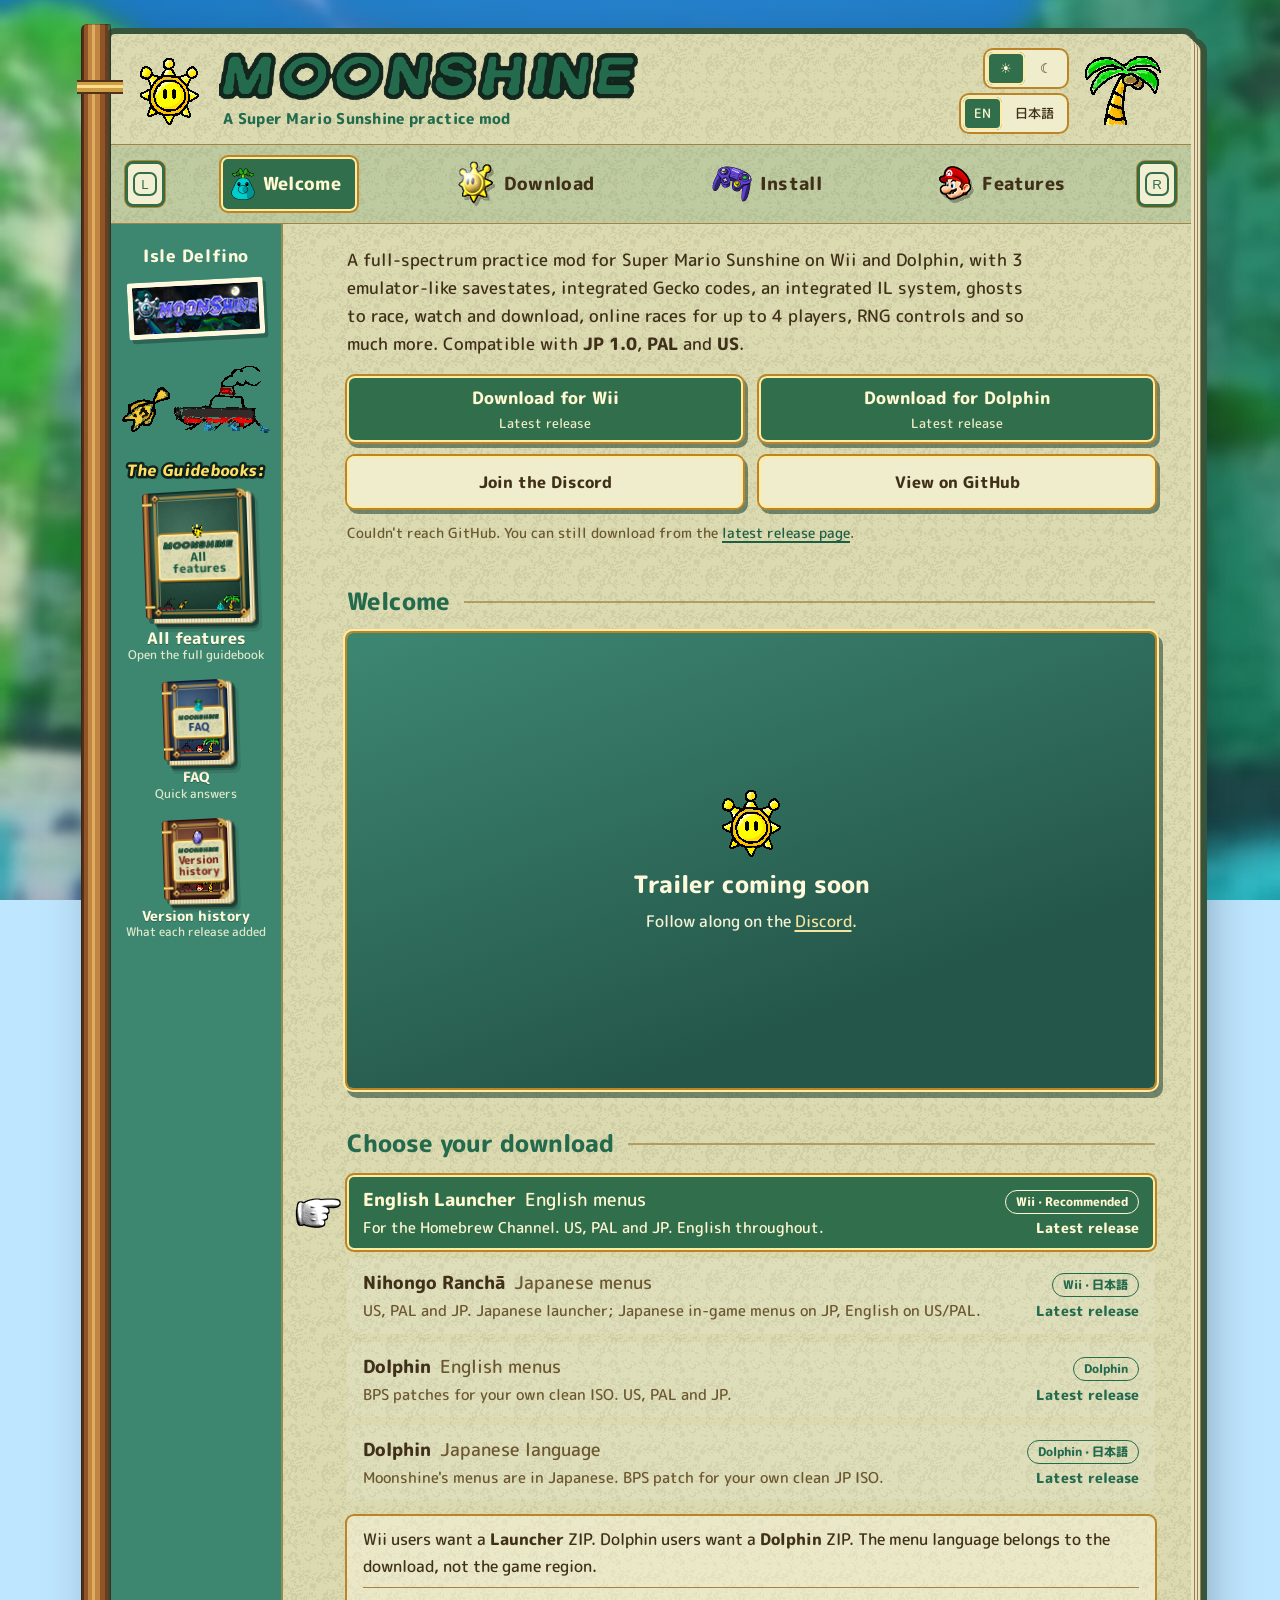
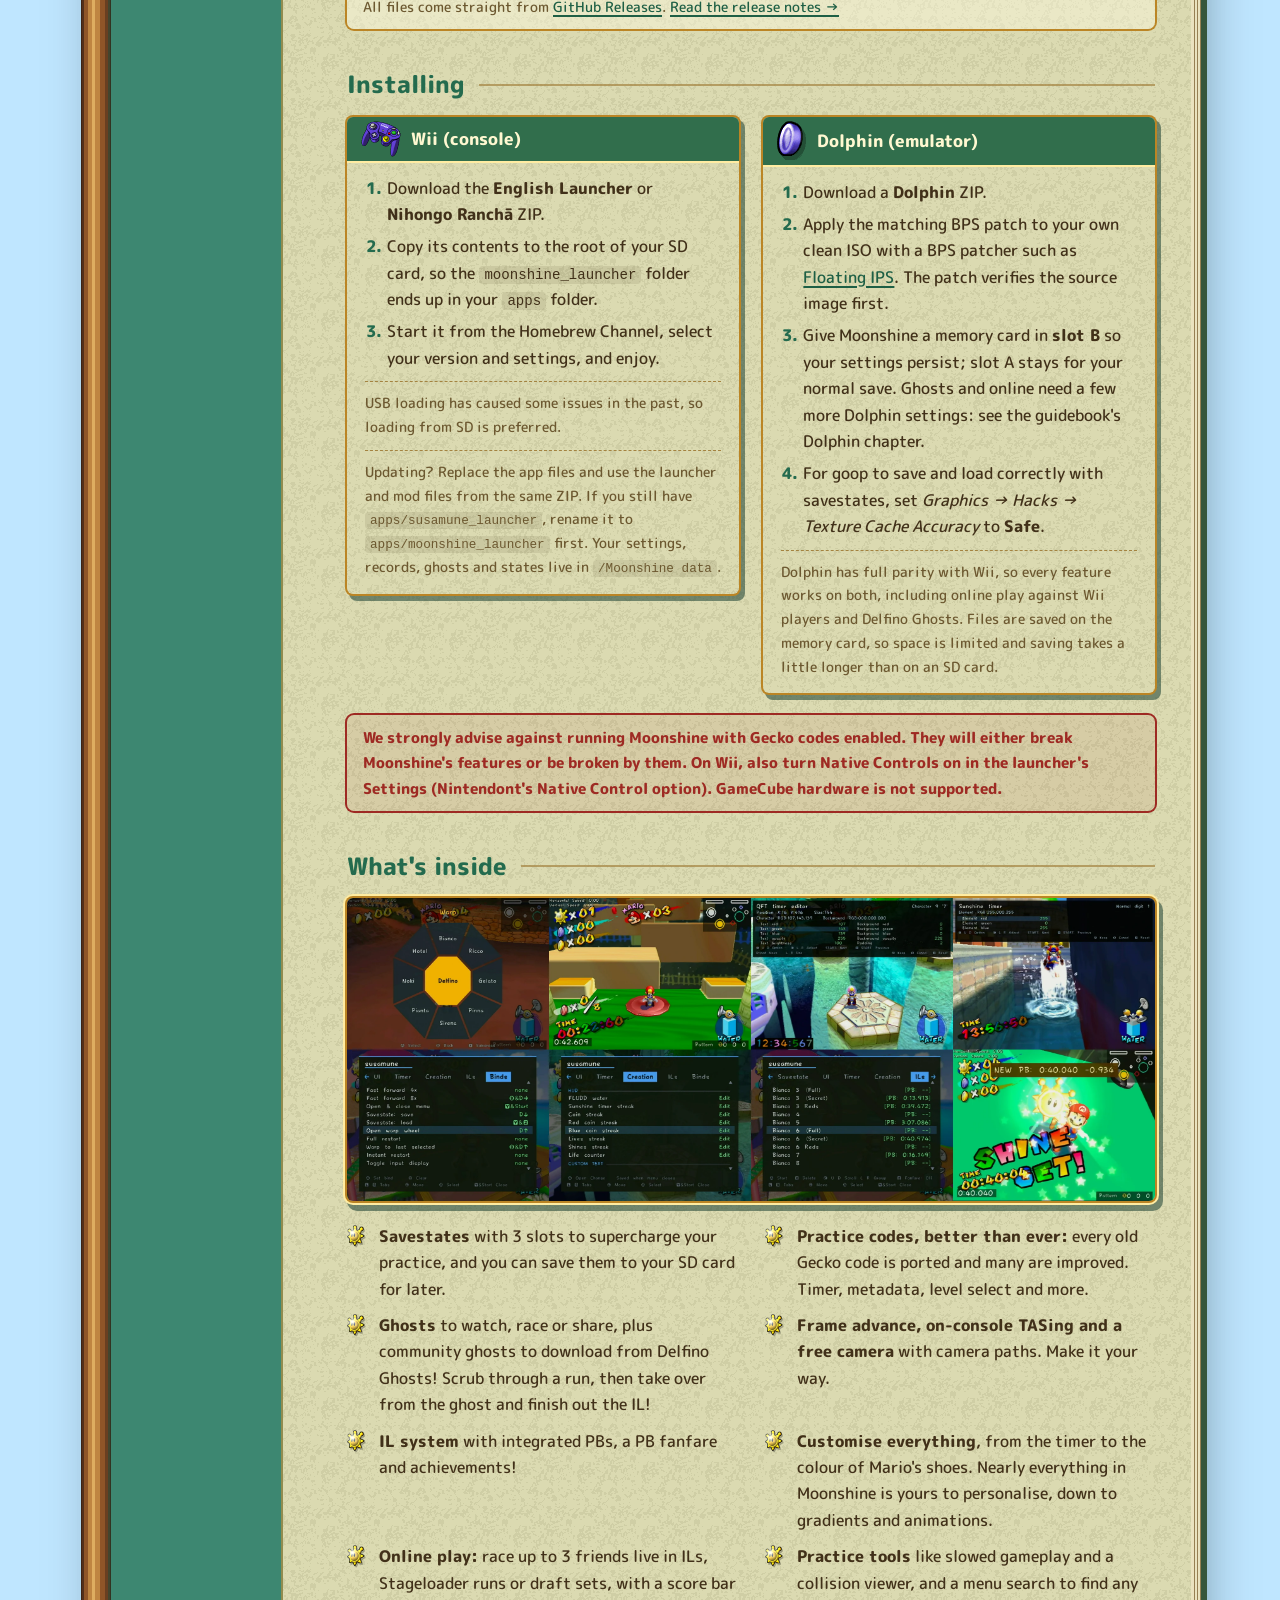
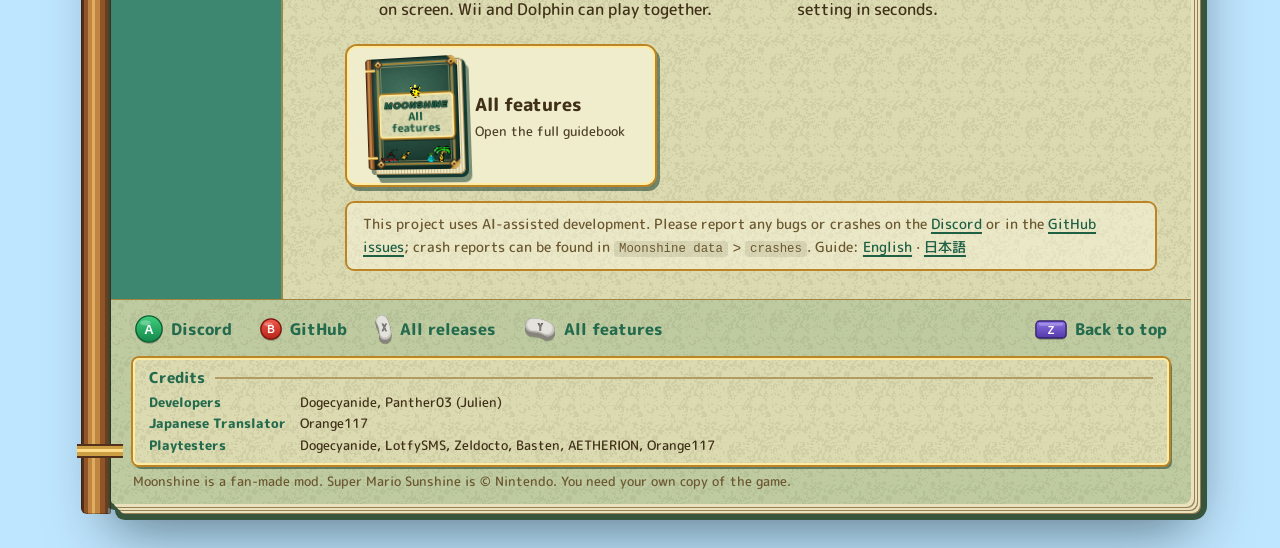
==== index.html @ 220556e8 "Add credits, social preview card and favicon" ====
<!doctype html>
<html lang="en" class="no-js">
<head>
  <meta charset="utf-8">
  <meta name="viewport" content="width=device-width, initial-scale=1">
  <title>Moonshine: a Super Mario Sunshine practice mod</title>
  <meta name="description" content="A full-spectrum practice mod for Super Mario Sunshine on Wii and Dolphin: 3 emulator-like savestates, integrated Gecko codes, an IL system, ghost racing and watching, RNG controls and more. Compatible with JP 1.0, PAL and US.">
  <meta property="og:type" content="website">
  <meta property="og:url" content="https://dogecyanide.github.io/moonshine-site/">
  <meta property="og:site_name" content="Moonshine">
  <meta property="og:title" content="Moonshine: a Super Mario Sunshine practice mod">
  <meta property="og:description" content="A practice mod for Super Mario Sunshine on Wii and Dolphin, with savestates, IL timing, ghosts, RNG controls and a full guidebook.">
  <meta property="og:image" content="https://dogecyanide.github.io/moonshine-site/assets/og-card.jpg">
  <meta property="og:image:width" content="1200">
  <meta property="og:image:height" content="630">
  <meta property="og:image:alt" content="The Moonshine logo and a Shine Sprite on a parchment card over Delfino Plaza">
  <meta name="twitter:card" content="summary_large_image">
  <meta name="twitter:title" content="Moonshine: a Super Mario Sunshine practice mod">
  <meta name="twitter:description" content="A practice mod for Super Mario Sunshine on Wii and Dolphin, with savestates, IL timing, ghosts, RNG controls and a full guidebook.">
  <meta name="twitter:image" content="https://dogecyanide.github.io/moonshine-site/assets/og-card.jpg">
  <meta name="theme-color" content="#36553c">
  <link rel="icon" href="favicon.ico" sizes="16x16 32x32 48x48">
  <link rel="icon" type="image/png" sizes="32x32" href="favicon-32.png">
  <link rel="apple-touch-icon" sizes="180x180" href="apple-touch-icon.png">
  <link rel="preload" href="assets/fonts/mplusrounded1c-800.woff2" as="font" type="font/woff2" crossorigin>
  <link rel="stylesheet" href="style.css">
  <script>
    // Pick theme and background clip before first paint so the poster shows instantly.
    (function () {
      var d = document.documentElement, t = null;
      d.className = "js";
      var q = new URLSearchParams(location.search).get("theme");
      if (q === "light" || q === "dark") t = q;
      else { try { t = localStorage.getItem("theme"); } catch (e) {} }
      if (t !== "light" && t !== "dark") t = matchMedia("(prefers-color-scheme: light)").matches ? "light" : "dark";
      var n = 1 + Math.floor(Math.random() * 5);
      d.dataset.theme = t;
      d.style.setProperty("--poster", "url(assets/bg/" + t + "-" + n + ".jpg)");
      window.__bg = { theme: t, n: n };
    })();
  </script>
</head>
<body>
  <div id="bg" class="bg" aria-hidden="true"></div>
  <a class="skip" href="#download" data-i18n="skip">Skip to downloads</a>

  <div class="book" id="top">
    <header class="book-head">
      <span class="sprite head-shine" aria-hidden="true"></span>
      <div class="head-title">
        <h1><img class="wordmark wm-light" src="assets/menu/title-light.png" alt="Moonshine" width="764" height="92"><img class="wordmark wm-dark" src="assets/menu/title-dark.png" alt="" aria-hidden="true" width="764" height="92"></h1>
        <p class="tagline" data-i18n="tagline">A Super Mario Sunshine practice mod</p>
      </div>
      <div class="top-controls">
        <div class="toggle theme-toggle" role="group" aria-label="Theme" data-i18n-aria="themeGroup">
          <button type="button" data-theme-set="light" aria-pressed="false" aria-label="Light theme" data-i18n-aria="themeLight" title="Light theme" data-i18n-title="themeLight">☀&#xFE0E;</button>
          <button type="button" data-theme-set="dark" aria-pressed="false" aria-label="Dark theme" data-i18n-aria="themeDark" title="Dark theme" data-i18n-title="themeDark">☾&#xFE0E;</button>
        </div>
        <div class="toggle lang-toggle" role="group" aria-label="Language / 言語">
          <button type="button" data-lang="en" aria-pressed="true" lang="en">EN</button>
          <button type="button" data-lang="ja" aria-pressed="false" lang="ja">日本語</button>
        </div>
      </div>
      <span class="sprite palm" aria-hidden="true"></span>
    </header>

    <nav class="tabs" aria-label="Sections" data-i18n-aria="tabsLabel">
      <button type="button" class="shoulder" data-step="-1" aria-label="Previous section" data-i18n-aria="prevSection"><span aria-hidden="true">L</span></button>
      <div class="tab-list">
        <a class="tab" href="#welcome"><span class="sprite ic-pianta" aria-hidden="true"></span><span data-i18n="tabWelcome">Welcome</span></a>
        <a class="tab" href="#download"><span class="sprite ic-shine" aria-hidden="true"></span><span data-i18n="tabDownload">Download</span></a>
        <a class="tab" href="#install"><span class="sprite ic-pad" aria-hidden="true"></span><span data-i18n="tabInstall">Install</span></a>
        <a class="tab" href="#features"><span class="sprite ic-mario" aria-hidden="true"></span><span data-i18n="tabFeatures">Features</span></a>
      </div>
      <button type="button" class="shoulder" data-step="1" aria-label="Next section" data-i18n-aria="nextSection"><span aria-hidden="true">R</span></button>
    </nav>

    <div class="page">
      <aside class="sidebar">
        <div class="side-inner">
          <p class="side-title" aria-hidden="true">Isle Delfino</p>
          <img class="postcard" src="assets/icon.png" alt="" width="256" height="96">
          <div class="doodles" aria-hidden="true"><span class="sprite fish"></span><span class="sprite ship"></span></div>
          <p class="books-title" data-i18n="booksTitle">The Guidebooks:</p>
          <nav class="side-books" aria-label="Books" data-i18n-aria="booksLabel">
            <a class="bookbtn bookbtn-side bookbtn-main" href="#guide">
              <span class="bk-slot" aria-hidden="true"><span class="bk"><span class="bk-pages"></span><!--cover--><span class="gbc"><span class="gbc-art"><span class="gbc-spine"></span><span class="gbc-frame"></span><span class="gbc-orn o1"></span><span class="gbc-orn o2"></span><span class="gbc-orn o3"></span><span class="gbc-orn o4"></span><span class="gbc-corner k1"></span><span class="gbc-corner k2"></span><span class="gbc-panel"><span class="sprite gbc-shine"></span><img class="gbc-wm" src="assets/menu/title-light.png" alt="" width="764" height="92"><span class="gbc-title"><span class="l-en">Guidebook</span><span class="l-ja" lang="ja">ガイドブック</span></span><span class="gbc-sub"><span class="l-en">All features</span><span class="l-ja" lang="ja">全機能<wbr>ガイド</span></span></span><span class="sprite gbc-ship"></span><span class="sprite gbc-fish"></span><span class="sprite gbc-pianta"></span><span class="sprite gbc-palm"></span></span></span><!--/cover--></span></span>
              <span class="bookbtn-text"><span class="btn-label" data-i18n="allFeat">All features</span><span class="btn-meta" data-i18n="allFeatMeta">Open the full guidebook</span></span>
            </a>
            <a class="bookbtn bookbtn-side bookbtn-faq" href="#faq">
              <span class="bk-slot" aria-hidden="true"><span class="bk"><span class="bk-pages"></span><!--fcover--><span class="gbc gbc-faq"><span class="gbc-art"><span class="gbc-spine"></span><span class="gbc-frame"></span><span class="gbc-orn o1"></span><span class="gbc-orn o2"></span><span class="gbc-orn o3"></span><span class="gbc-orn o4"></span><span class="gbc-corner k1"></span><span class="gbc-corner k2"></span><span class="gbc-panel"><span class="sprite gbc-shine gbc-qp"></span><img class="gbc-wm" src="assets/menu/title-light.png" alt="" width="764" height="92"><span class="gbc-title"><span class="l-en">Questions</span><span class="l-ja" lang="ja">よくある質問</span></span><span class="gbc-sub"><span class="l-en">FAQ</span><span class="l-ja" lang="ja">FAQ</span></span></span><span class="sprite gbc-ship"></span><span class="sprite gbc-fish"></span><span class="sprite gbc-mario"></span><span class="sprite gbc-palm"></span></span></span><!--/fcover--></span></span>
              <span class="bookbtn-text"><span class="btn-label" data-i18n="faq">FAQ</span><span class="btn-meta" data-i18n="faqMeta">Quick answers</span></span>
            </a>
            <a class="bookbtn bookbtn-side bookbtn-hist" href="#history">
              <span class="bk-slot" aria-hidden="true"><span class="bk"><span class="bk-pages"></span><!--hcover--><span class="gbc gbc-hist"><span class="gbc-art"><span class="gbc-spine"></span><span class="gbc-frame"></span><span class="gbc-orn o1"></span><span class="gbc-orn o2"></span><span class="gbc-orn o3"></span><span class="gbc-orn o4"></span><span class="gbc-corner k1"></span><span class="gbc-corner k2"></span><span class="gbc-panel"><span class="sprite gbc-shine gbc-coin"></span><img class="gbc-wm" src="assets/menu/title-light.png" alt="" width="764" height="92"><span class="gbc-title"><span class="l-en">Release notes</span><span class="l-ja" lang="ja">リリースノート</span></span><span class="gbc-sub"><span class="l-en">Version history</span><span class="l-ja" lang="ja">バージョン<wbr>履歴</span></span></span><span class="sprite gbc-ship"></span><span class="sprite gbc-fish"></span><span class="sprite gbc-mario"></span><span class="sprite gbc-palm"></span></span></span><!--/hcover--></span></span>
              <span class="bookbtn-text"><span class="btn-label" data-i18n="verHist">Version history</span><span class="btn-meta" data-i18n="verHistMeta">What each release added</span></span>
            </a>
          </nav>
        </div>
      </aside>

      <main class="content">
        <section class="intro">
          <p class="sub" data-i18n="sub">A full-spectrum practice mod for Super Mario Sunshine on Wii and Dolphin, with 3 emulator-like savestates, integrated Gecko codes, an integrated IL system, ghosts to race, watch and download, online races for up to 4 players, RNG controls and so much more. Compatible with <strong>JP 1.0</strong>, <strong>PAL</strong> and <strong>US</strong>.</p>
          <div class="cta">
            <a id="dl-main" class="btn btn-primary" href="https://github.com/panther03/moonshine/releases/latest">
              <span class="btn-label" data-i18n="dlMain">Download for Wii</span>
              <span id="dl-main-meta" class="btn-meta" data-i18n="latestRelease">Latest release</span>
            </a>
            <a id="dl-dolphin" class="btn btn-primary" href="https://github.com/panther03/moonshine/releases/latest">
              <span class="btn-label" data-i18n="dlDolphin">Download for Dolphin</span>
              <span id="dl-dolphin-meta" class="btn-meta" data-i18n="latestRelease">Latest release</span>
            </a>
            <a class="btn btn-discord" href="https://discord.gg/72c42Teq3A" target="_blank" rel="noopener" data-i18n="discord">Join the Discord</a>
            <a class="btn btn-ghost" href="https://github.com/panther03/moonshine" target="_blank" rel="noopener" data-i18n="github">View on GitHub</a>
          </div>
          <p class="books-title mbooks-title" data-i18n="booksTitle">The Guidebooks:</p>
          <nav class="mbooks" aria-label="Books" data-i18n-aria="booksLabel">
            <a class="bookbtn bookbtn-main" href="#guide">
              <span class="bk-slot" aria-hidden="true"><span class="bk"><span class="bk-pages"></span><!--cover--><span class="gbc"><span class="gbc-art"><span class="gbc-spine"></span><span class="gbc-frame"></span><span class="gbc-orn o1"></span><span class="gbc-orn o2"></span><span class="gbc-orn o3"></span><span class="gbc-orn o4"></span><span class="gbc-corner k1"></span><span class="gbc-corner k2"></span><span class="gbc-panel"><span class="sprite gbc-shine"></span><img class="gbc-wm" src="assets/menu/title-light.png" alt="" width="764" height="92"><span class="gbc-title"><span class="l-en">Guidebook</span><span class="l-ja" lang="ja">ガイドブック</span></span><span class="gbc-sub"><span class="l-en">All features</span><span class="l-ja" lang="ja">全機能<wbr>ガイド</span></span></span><span class="sprite gbc-ship"></span><span class="sprite gbc-fish"></span><span class="sprite gbc-pianta"></span><span class="sprite gbc-palm"></span></span></span><!--/cover--></span></span>
              <span class="bookbtn-text"><span class="btn-label" data-i18n="allFeat">All features</span><span class="btn-meta" data-i18n="allFeatMeta">Open the full guidebook</span></span>
            </a>
            <a class="bookbtn bookbtn-faq" href="#faq">
              <span class="bk-slot" aria-hidden="true"><span class="bk"><span class="bk-pages"></span><!--fcover--><span class="gbc gbc-faq"><span class="gbc-art"><span class="gbc-spine"></span><span class="gbc-frame"></span><span class="gbc-orn o1"></span><span class="gbc-orn o2"></span><span class="gbc-orn o3"></span><span class="gbc-orn o4"></span><span class="gbc-corner k1"></span><span class="gbc-corner k2"></span><span class="gbc-panel"><span class="sprite gbc-shine gbc-qp"></span><img class="gbc-wm" src="assets/menu/title-light.png" alt="" width="764" height="92"><span class="gbc-title"><span class="l-en">Questions</span><span class="l-ja" lang="ja">よくある質問</span></span><span class="gbc-sub"><span class="l-en">FAQ</span><span class="l-ja" lang="ja">FAQ</span></span></span><span class="sprite gbc-ship"></span><span class="sprite gbc-fish"></span><span class="sprite gbc-mario"></span><span class="sprite gbc-palm"></span></span></span><!--/fcover--></span></span>
              <span class="bookbtn-text"><span class="btn-label" data-i18n="faq">FAQ</span><span class="btn-meta" data-i18n="faqMeta">Quick answers</span></span>
            </a>
            <a class="bookbtn bookbtn-hist" href="#history">
              <span class="bk-slot" aria-hidden="true"><span class="bk"><span class="bk-pages"></span><!--hcover--><span class="gbc gbc-hist"><span class="gbc-art"><span class="gbc-spine"></span><span class="gbc-frame"></span><span class="gbc-orn o1"></span><span class="gbc-orn o2"></span><span class="gbc-orn o3"></span><span class="gbc-orn o4"></span><span class="gbc-corner k1"></span><span class="gbc-corner k2"></span><span class="gbc-panel"><span class="sprite gbc-shine gbc-coin"></span><img class="gbc-wm" src="assets/menu/title-light.png" alt="" width="764" height="92"><span class="gbc-title"><span class="l-en">Release notes</span><span class="l-ja" lang="ja">リリースノート</span></span><span class="gbc-sub"><span class="l-en">Version history</span><span class="l-ja" lang="ja">バージョン<wbr>履歴</span></span></span><span class="sprite gbc-ship"></span><span class="sprite gbc-fish"></span><span class="sprite gbc-mario"></span><span class="sprite gbc-palm"></span></span></span><!--/hcover--></span></span>
              <span class="bookbtn-text"><span class="btn-label" data-i18n="verHist">Version history</span><span class="btn-meta" data-i18n="verHistMeta">What each release added</span></span>
            </a>
          </nav>
          <p id="release-info" class="release-info" data-i18n="fetching">Fetching latest release…</p>
        </section>

        <section id="welcome">
          <span id="trailer" aria-hidden="true"></span>
          <h2 data-i18n="welcomeH">Welcome</h2>
          <div id="trailer-slot" class="video"></div>
        </section>

        <section id="download">
          <h2 data-i18n="chooseH">Choose your download</h2>
          <div class="rows">
            <a class="row dl" data-asset="ENGLISH-MENUS_Launcher" href="https://github.com/panther03/moonshine/releases/latest">
              <h3 data-i18n="c1h">English Launcher <span class="h-sub">English menus</span></h3>
              <span class="tag" data-i18n="c1tag">Wii · Recommended</span>
              <span class="file" data-i18n="latestRelease">Latest release</span>
              <p data-i18n="c1p">For the Homebrew Channel. US, PAL and JP. English throughout.</p>
            </a>
            <a class="row dl" data-asset="JAPANESE-MENUS_Launcher" href="https://github.com/panther03/moonshine/releases/latest">
              <h3 data-i18n="c2h">Nihongo Ranchā <span class="h-sub">Japanese menus</span></h3>
              <span class="tag" data-i18n="c2tag">Wii · 日本語</span>
              <span class="file" data-i18n="latestRelease">Latest release</span>
              <p data-i18n="c2p">US, PAL and JP. Japanese launcher; Japanese in-game menus on JP, English on US/PAL.</p>
            </a>
            <a class="row dl" data-asset="ENGLISH-MENUS_Dolphin" href="https://github.com/panther03/moonshine/releases/latest">
              <h3 data-i18n="c3h">Dolphin <span class="h-sub">English menus</span></h3>
              <span class="tag" data-i18n="c3tag">Dolphin</span>
              <span class="file" data-i18n="latestRelease">Latest release</span>
              <p data-i18n="c3p">BPS patches for your own clean ISO. US, PAL and JP.</p>
            </a>
            <a class="row dl" data-asset="JAPANESE-MENUS_Dolphin" href="https://github.com/panther03/moonshine/releases/latest">
              <h3 data-i18n="c4h">Dolphin <span class="h-sub">Japanese language</span></h3>
              <span class="tag" data-i18n="c4tag">Dolphin · 日本語</span>
              <span class="file" data-i18n="latestRelease">Latest release</span>
              <p data-i18n="c4p">Moonshine's menus are in Japanese. BPS patch for your own clean JP ISO.</p>
            </a>
          </div>
          <div class="help">
            <p class="lead" data-i18n="chooseLead">Wii users want a <strong>Launcher</strong> ZIP. Dolphin users want a <strong>Dolphin</strong> ZIP. The menu language belongs to the download, not the game region.</p>
            <p class="small"><span data-i18n="allFiles">All files come straight from <a href="https://github.com/panther03/moonshine/releases">GitHub Releases</a>.</span> <a id="notes-link" href="https://github.com/panther03/moonshine/releases/latest" data-i18n="notes">Read the release notes →</a></p>
          </div>
        </section>

        <section id="install">
          <h2 data-i18n="installH">Installing</h2>
          <div class="cols">
            <div class="panel">
              <h3 class="panel-title"><span class="sprite ic-pad" aria-hidden="true"></span><span data-i18n="wiiH">Wii (console)</span></h3>
              <div class="panel-body">
                <ol>
                  <li data-i18n="wii1">Download the <strong>English Launcher</strong> or <strong>Nihongo Ranchā</strong> ZIP.</li>
                  <li data-i18n="wii2">Copy its contents to the root of your SD card, so the <code>moonshine_launcher</code> folder ends up in your <code>apps</code> folder.</li>
                  <li data-i18n="wii3">Start it from the Homebrew Channel, select your version and settings, and enjoy.</li>
                </ol>
                <p class="note note-usb" data-i18n="wiiUsb">USB loading has caused some issues in the past, so loading from SD is preferred.</p>
                <p class="note" data-i18n="wiiNote">Updating? Replace the app files and use the launcher and mod files from the same ZIP. If you still have <code>apps/susamune_launcher</code>, rename it to <code>apps/moonshine_launcher</code> first. Your settings, records, ghosts and states live in <code>/Moonshine data</code>.</p>
              </div>
            </div>
            <div class="panel">
              <h3 class="panel-title"><span class="sprite ic-coin" aria-hidden="true"></span><span data-i18n="dolH">Dolphin (emulator)</span></h3>
              <div class="panel-body">
                <ol>
                  <li data-i18n="dol1">Download a <strong>Dolphin</strong> ZIP.</li>
                  <li data-i18n="dol2">Apply the matching BPS patch to your own clean ISO with a BPS patcher such as <a href="https://github.com/Alcaro/Flips/releases" target="_blank" rel="noopener">Floating IPS</a>. The patch verifies the source image first.</li>
                  <li data-i18n="dol3">Give Moonshine a memory card in <strong>slot B</strong> so your settings persist; slot A stays for your normal save. Ghosts and online need a few more Dolphin settings: see the guidebook's Dolphin chapter.</li>
                  <li data-i18n="dol4">For goop to save and load correctly with savestates, set <em>Graphics → Hacks → Texture Cache Accuracy</em> to <strong>Safe</strong>.</li>
                </ol>
                <p class="note" data-i18n="dolNote">Dolphin has full parity with Wii, so every feature works on both, including online play against Wii players and Delfino Ghosts. Files are saved on the memory card, so space is limited and saving takes a little longer than on an SD card.</p>
              </div>
            </div>
          </div>
          <p class="warn" data-i18n="warn">We strongly advise against running Moonshine with Gecko codes enabled. They will either break Moonshine's features or be broken by them. On Wii, also turn <strong>Native Controls</strong> on in the launcher's Settings (Nintendont's Native Control option). GameCube hardware is not supported.</p>
        </section>

        <section id="features">
          <h2 data-i18n="featH">What's inside</h2>
          <figure class="showcase">
            <img src="assets/showcase.webp" alt="Moonshine menus and practice features" width="2560" height="960">
          </figure>
          <ul class="features">
            <li data-i18n="f1"><strong>Savestates</strong> with 3 slots to supercharge your practice, and you can save them to your SD card for later.</li>
            <li data-i18n="f2"><strong>Practice codes, better than ever:</strong> every old Gecko code is ported and many are improved. Timer, metadata, level select and more.</li>
            <li data-i18n="f3"><strong>Ghosts</strong> to watch, race or share, plus community ghosts to download from Delfino Ghosts! Scrub through a run, then take over from the ghost and finish out the IL!</li>
            <li data-i18n="f4"><strong>Frame advance, on-console TASing and a free camera</strong> with camera paths. Make it your way.</li>
            <li data-i18n="f5"><strong>IL system</strong> with integrated PBs, a PB fanfare and achievements!</li>
            <li data-i18n="f6"><strong>Customise everything</strong>, from the timer to the colour of Mario's shoes. Nearly everything in Moonshine is yours to personalise, down to gradients and animations.</li>
            <li data-i18n="f7"><strong>Online play:</strong> race up to 3 friends live in ILs, Stageloader runs or draft sets, with a score bar on screen. Wii and Dolphin can play together.</li>
            <li data-i18n="f8"><strong>Practice tools</strong> like slowed gameplay and a collision viewer, and a menu search to find any setting in seconds.</li>
          </ul>
          <a class="bookbtn bookbtn-big" href="#guide">
            <span class="bk-slot" aria-hidden="true"><span class="bk"><span class="bk-pages"></span><!--cover--><span class="gbc"><span class="gbc-art"><span class="gbc-spine"></span><span class="gbc-frame"></span><span class="gbc-orn o1"></span><span class="gbc-orn o2"></span><span class="gbc-orn o3"></span><span class="gbc-orn o4"></span><span class="gbc-corner k1"></span><span class="gbc-corner k2"></span><span class="gbc-panel"><span class="sprite gbc-shine"></span><img class="gbc-wm" src="assets/menu/title-light.png" alt="" width="764" height="92"><span class="gbc-title"><span class="l-en">Guidebook</span><span class="l-ja" lang="ja">ガイドブック</span></span><span class="gbc-sub"><span class="l-en">All features</span><span class="l-ja" lang="ja">全機能<wbr>ガイド</span></span></span><span class="sprite gbc-ship"></span><span class="sprite gbc-fish"></span><span class="sprite gbc-pianta"></span><span class="sprite gbc-palm"></span></span></span><!--/cover--></span></span>
            <span class="bookbtn-text"><span class="btn-label" data-i18n="allFeat">All features</span><span class="btn-meta" data-i18n="allFeatMeta">Open the full guidebook</span></span>
          </a>
          <p class="small help" data-i18n="guides">This project uses AI-assisted development. Please report any bugs or crashes on the <a href="https://discord.gg/72c42Teq3A">Discord</a> or in the <a href="https://github.com/panther03/moonshine/issues">GitHub issues</a>; crash reports can be found in <code>Moonshine data</code> &gt; <code>crashes</code>. Guide: <a href="https://github.com/panther03/moonshine/blob/main/doc/guide-en.md">English</a> · <a href="https://github.com/panther03/moonshine/blob/main/doc/guide-ja.md">日本語</a></p>
        </section>
      </main>
    </div>

    <footer class="book-foot">
      <nav class="prompts" aria-label="Links" data-i18n-aria="linksLabel">
        <a href="https://discord.gg/72c42Teq3A"><span class="glyph glyph-a" aria-hidden="true">A</span>Discord</a>
        <a href="https://github.com/panther03/moonshine"><span class="glyph glyph-b" aria-hidden="true">B</span>GitHub</a>
        <a href="#history"><span class="glyph glyph-x" aria-hidden="true">X</span><span data-i18n="allReleases">All releases</span></a>
        <a href="#guide"><span class="glyph glyph-y" aria-hidden="true">Y</span><span data-i18n="allFeat">All features</span></a>
        <a class="to-top" href="#top"><span class="glyph glyph-z" aria-hidden="true">Z</span><span data-i18n="toTop">Back to top</span></a>
      </nav>
      <section class="credits" aria-labelledby="credits-h">
        <h2 id="credits-h" class="credits-h" data-i18n="creditsH">Credits</h2>
        <dl class="credits-list">
          <div><dt data-i18n="credDev">Developers</dt><dd>Dogecyanide, Panther03 (Julien)</dd></div>
          <div><dt data-i18n="credJa">Japanese Translator</dt><dd>Orange117</dd></div>
          <div><dt data-i18n="credTest">Playtesters</dt><dd>Dogecyanide, LotfySMS, Zeldocto, Basten, AETHERION, Orange117</dd></div>
        </dl>
      </section>
      <p class="legal" data-i18n="legal">Moonshine is a fan-made mod. Super Mario Sunshine is © Nintendo. You need your own copy of the game.</p>
    </footer>
  </div>

  <!-- GUIDE:START (generated by /workspace/guide/build.py, edit the content files there) -->
  <div class="gb" id="guide" aria-labelledby="gb-title">
    <div class="gb-scrim" aria-hidden="true"></div>
    <div class="book gb-book">
      <header class="book-head">
        <span class="sprite head-shine" aria-hidden="true"></span>
        <div class="head-title">
          <p class="g-wm"><img class="wordmark wm-light" src="assets/menu/title-light.png" alt="Moonshine" width="764" height="92"><img class="wordmark wm-dark" src="assets/menu/title-dark.png" alt="" aria-hidden="true" width="764" height="92"></p>
          <p class="tagline g-title" id="gb-title" data-i18n="gHeading">All features: the full guidebook</p>
        </div>
        <div class="top-controls">
          <button type="button" class="gb-close" data-gb-close aria-label="Close the book" data-i18n-aria="gClose"><span class="glyph glyph-b" aria-hidden="true">B</span><span data-i18n="gClose">Close the book</span></button>
          <div class="toggle lang-toggle" role="group" aria-label="Language / 言語">
            <button type="button" data-lang="en" aria-pressed="true" lang="en">EN</button>
            <button type="button" data-lang="ja" aria-pressed="false" lang="ja">日本語</button>
          </div>
        </div>
        <span class="sprite palm" aria-hidden="true"></span>
      </header>

      <nav class="tabs" aria-label="Categories" data-i18n-aria="gTabs">
        <button type="button" class="shoulder" data-step="-1" aria-label="Previous category" data-i18n-aria="gPrevCat"><span aria-hidden="true">L</span></button>
        <div class="tab-list">
          <a class="tab" href="#guide/getting-started" data-cat="start"><span class="sprite ic-pianta" aria-hidden="true"></span><span class="l-en">Start</span><span class="l-ja" lang="ja">はじめに</span></a>
          <a class="tab" href="#guide/savestates" data-cat="practice"><span class="sprite ic-pad" aria-hidden="true"></span><span class="l-en">Practice</span><span class="l-ja" lang="ja">練習</span></a>
          <a class="tab" href="#guide/ils" data-cat="runs"><span class="sprite ic-shine" aria-hidden="true"></span><span class="l-en">Runs</span><span class="l-ja" lang="ja">走行</span></a>
          <a class="tab" href="#guide/online" data-cat="online"><span class="sprite ic-pianta" aria-hidden="true"></span><span class="l-en">Online</span><span class="l-ja" lang="ja">オンライン</span></a>
          <a class="tab" href="#guide/movement" data-cat="display"><span class="sprite ic-mario" aria-hidden="true"></span><span class="l-en">Display</span><span class="l-ja" lang="ja">表示</span></a>
          <a class="tab" href="#guide/data" data-cat="system"><span class="sprite ic-coin" aria-hidden="true"></span><span class="l-en">System</span><span class="l-ja" lang="ja">システム</span></a>
        </div>
        <button type="button" class="shoulder" data-step="1" aria-label="Next category" data-i18n-aria="gNextCat"><span aria-hidden="true">R</span></button>
      </nav>

      <div class="page g-page">
        <nav class="g-side" aria-label="Chapters" data-i18n-aria="gChLabel">
          <div class="g-side-inner">
            <div class="g-group" data-cat="start"><p class="g-group-title"><span class="l-en">Start</span><span class="l-ja" lang="ja">はじめに</span></p><ol class="g-list"><li><a class="g-ch" href="#guide/getting-started" data-ch="getting-started"><span class="l-en">Getting started</span><span class="l-ja" lang="ja">導入と起動</span></a></li><li><a class="g-ch" href="#guide/menu" data-ch="menu"><span class="l-en">The menu</span><span class="l-ja" lang="ja">メニュー</span></a></li><li><a class="g-ch" href="#guide/binds" data-ch="binds"><span class="l-en">Button binds</span><span class="l-ja" lang="ja">ボタン割り当て</span></a></li></ol></div>
            <div class="g-group" data-cat="practice"><p class="g-group-title"><span class="l-en">Practice</span><span class="l-ja" lang="ja">練習</span></p><ol class="g-list"><li><a class="g-ch" href="#guide/savestates" data-ch="savestates"><span class="l-en">Savestates</span><span class="l-ja" lang="ja">ステート</span></a></li><li><a class="g-ch" href="#guide/sd-states" data-ch="sd-states"><span class="l-en">SD states</span><span class="l-ja" lang="ja">SDステート</span></a></li><li><a class="g-ch" href="#guide/frame-advance" data-ch="frame-advance"><span class="l-en">Pause and frame advance</span><span class="l-ja" lang="ja">一時停止とコマ送り</span></a></li><li><a class="g-ch" href="#guide/free-camera" data-ch="free-camera"><span class="l-en">Free camera</span><span class="l-ja" lang="ja">フリーカメラ</span></a></li><li><a class="g-ch" href="#guide/tas" data-ch="tas"><span class="l-en">TAS projects</span><span class="l-ja" lang="ja">TASプロジェクト</span></a></li><li><a class="g-ch" href="#guide/warps" data-ch="warps"><span class="l-en">Warps and restarts</span><span class="l-ja" lang="ja">ワープとリスタート</span></a></li><li><a class="g-ch" href="#guide/codes" data-ch="codes"><span class="l-en">Practice codes</span><span class="l-ja" lang="ja">練習用コード</span></a></li><li><a class="g-ch" href="#guide/rng" data-ch="rng"><span class="l-en">RNG controls</span><span class="l-ja" lang="ja">乱数の操作</span></a></li></ol></div>
            <div class="g-group" data-cat="runs"><p class="g-group-title"><span class="l-en">Runs</span><span class="l-ja" lang="ja">走行</span></p><ol class="g-list"><li><a class="g-ch" href="#guide/ils" data-ch="ils"><span class="l-en">ILs, PBs and records</span><span class="l-ja" lang="ja">IL・PB・記録</span></a></li><li><a class="g-ch" href="#guide/stage-loader" data-ch="stage-loader"><span class="l-en">Stage loader and streaks</span><span class="l-ja" lang="ja">ステージローダーと連続成功</span></a></li><li><a class="g-ch" href="#guide/ghosts" data-ch="ghosts"><span class="l-en">Ghosts</span><span class="l-ja" lang="ja">ゴースト</span></a></li><li><a class="g-ch" href="#guide/timers" data-ch="timers"><span class="l-en">Timer, QFT and splits</span><span class="l-ja" lang="ja">タイマー・QFT・区間</span></a></li></ol></div>
            <div class="g-group" data-cat="online"><p class="g-group-title"><span class="l-en">Online</span><span class="l-ja" lang="ja">オンライン</span></p><ol class="g-list"><li><a class="g-ch" href="#guide/online" data-ch="online"><span class="l-en">Online play</span><span class="l-ja" lang="ja">オンライン対戦</span></a></li></ol></div>
            <div class="g-group" data-cat="display"><p class="g-group-title"><span class="l-en">Display</span><span class="l-ja" lang="ja">表示</span></p><ol class="g-list"><li><a class="g-ch" href="#guide/movement" data-ch="movement"><span class="l-en">Movement displays</span><span class="l-ja" lang="ja">動きのタイミング表示</span></a></li><li><a class="g-ch" href="#guide/hud" data-ch="hud"><span class="l-en">HUD and appearance</span><span class="l-ja" lang="ja">HUDと見た目</span></a></li><li><a class="g-ch" href="#guide/layouts" data-ch="layouts"><span class="l-en">Displays and styles</span><span class="l-ja" lang="ja">表示とスタイル</span></a></li></ol></div>
            <div class="g-group" data-cat="system"><p class="g-group-title"><span class="l-en">System</span><span class="l-ja" lang="ja">システム</span></p><ol class="g-list"><li><a class="g-ch" href="#guide/data" data-ch="data"><span class="l-en">Data folder</span><span class="l-ja" lang="ja">保存フォルダー</span></a></li><li><a class="g-ch" href="#guide/dolphin" data-ch="dolphin"><span class="l-en">Dolphin</span><span class="l-ja" lang="ja">Dolphin</span></a></li><li><a class="g-ch" href="#guide/help" data-ch="help"><span class="l-en">Tips and reports</span><span class="l-ja" lang="ja">ヒントと不具合の報告</span></a></li></ol></div>
            <div class="doodles g-doodles" aria-hidden="true"><span class="sprite fish"></span><span class="sprite ship"></span></div>
          </div>
        </nav>

        <div class="content g-content"><div class="g-stage">
<article class="g-chapter" id="ch-getting-started" data-ch="getting-started" data-cat="start" aria-labelledby="h-getting-started">
<div class="g-face g-front"><div class="g-scroll">
<h2 id="h-getting-started" tabindex="-1"><span class="sprite ic-pianta" aria-hidden="true"></span><span class="l-en">Getting started</span><span class="l-ja" lang="ja">導入と起動</span></h2>
<div class="l-en g-body"><p>Moonshine is a practice mod for Super Mario Sunshine. It supports <strong>JP 1.0</strong> (GMSJ01), <strong>US</strong> (GMSE01) and <strong>PAL</strong> (GMSP01). On Wii it runs through Nintendont from Moonshine Launcher; on PC it is a BPS patch for Dolphin. GameCube hardware is not supported.</p>
<h3>Pick a download</h3>
<div class="g-tw"><table class="g-table"><thead><tr><th scope="col">Download</th><th scope="col">Games</th><th scope="col">Moonshine menu language</th></tr></thead><tbody><tr><td><a class="g-dl" data-asset="ENGLISH-MENUS_Launcher" href="https://github.com/panther03/moonshine/releases/latest"><strong>English Launcher</strong></a></td><td>US, PAL and JP</td><td>English throughout</td></tr><tr><td><a class="g-dl" data-asset="JAPANESE-MENUS_Launcher" href="https://github.com/panther03/moonshine/releases/latest"><strong>Nihongo Ranchā</strong></a></td><td>US, PAL and JP</td><td>Japanese launcher; Japanese in-game menus on JP, English on US and PAL</td></tr><tr><td><a class="g-dl" data-asset="ENGLISH-MENUS_Dolphin" href="https://github.com/panther03/moonshine/releases/latest"><strong>Dolphin (English menus)</strong></a></td><td>US, PAL and JP</td><td>English throughout</td></tr><tr><td><a class="g-dl" data-asset="JAPANESE-MENUS_Dolphin" href="https://github.com/panther03/moonshine/releases/latest"><strong>Dolphin (Japanese language)</strong></a></td><td>JP only</td><td>Japanese</td></tr></tbody></table></div>
<p>Each name downloads the ZIP from the latest release. The Japanese Dolphin download shows Moonshine's menus in Japanese; it patches the JP game only. Sunshine's own language never changes, and some Japanese status messages and the built-in Guide body stay in English.</p>
<h3>Install on Wii</h3>
<ol>
<li>Download the <strong>English Launcher</strong> or <strong>Nihongo Ranchā</strong> ZIP.</li>
<li>Copy its contents to the root of your SD card, so the <code>moonshine_launcher</code> folder ends up in your <code>apps</code> folder.</li>
<li>Start it from the Homebrew Channel, pick your version and settings, and play.</li>
</ol>
<p>Loading from SD is preferred, since USB loading has caused issues in the past. Updating from an older build? If you still have <code>apps/susamune_launcher</code>, rename it to <code>apps/moonshine_launcher</code> first. For Dolphin, see the <a href="#guide/dolphin">Dolphin</a> chapter.</p>
<h3>The launcher</h3>
<div class="g-tw"><table class="g-table"><thead><tr><th scope="col">Menu item</th><th scope="col">What it does</th></tr></thead><tbody><tr><td><strong>Launch Game</strong></td><td>Boots the selected version with Moonshine.</td></tr><tr><td><strong>Version</strong></td><td>JP, US or PAL. It must match your disc or image.</td></tr><tr><td><strong>Path</strong></td><td>Your ISO/CISO on SD or USB, or <strong>Disc Drive</strong> for a real disc. Each version remembers its own path.</td></tr><tr><td><strong>Settings</strong></td><td>Nintendont options such as Native Controls, Cheats, progressive scan, the retail PAL language, Auto Boot and Unlock Read Speed (on by default).</td></tr><tr><td><strong>Guide</strong></td><td>A written guide on your TV. Up/Down and A pick a topic, Left/Right turn pages, B goes back. It needs no extra file.</td></tr></tbody></table></div>
<ul>
<li>With <strong>Auto Boot</strong> on, hold <kbd class="gc gc-b">B</kbd> while the launcher starts to get back to its menu.</li>
<li><strong>Themes:</strong> put <code>background.png</code> (1024×480, up to 2 MiB) and <code>bgm.mp3</code> (up to 4 MiB) in <code>/Moonshine data/theme</code>.</li>
<li>Settings and saved data go to the device the launcher was opened from, even when the game image is on another device. Settings and binds are kept separately for JP, US and PAL.</li>
</ul>
<p class="g-warn">Don't run Gecko codes alongside Moonshine: keep <strong>Cheats</strong> off in the launcher's Settings. Moonshine already includes nearly all the GCT generator practice codes, and separate Gecko codes will break it or be broken by it. For example, the Level Select code breaks Moonshine's instant restart. While you're in Settings, turn <strong>Native Controls</strong> on (Nintendont's Native Control option).</p></div>
<div class="l-ja g-body" lang="ja"><p>Moonshineはスーパーマリオサンシャインの練習用modです。<strong>日本版1.0</strong>（GMSJ01）、<strong>北米版</strong>（GMSE01）、<strong>欧州版</strong>（GMSP01）に対応しています。Wiiでは Moonshine Launcher から Nintendont 経由で動作し、PCでは Dolphin 用の BPS パッチとして使います。ゲームキューブ実機には対応していません。</p>
<h3>ダウンロードの選び方</h3>
<div class="g-tw"><table class="g-table"><thead><tr><th scope="col">ダウンロード</th><th scope="col">対応ゲーム</th><th scope="col">Moonshineメニューの言語</th></tr></thead><tbody><tr><td><a class="g-dl" data-asset="ENGLISH-MENUS_Launcher" href="https://github.com/panther03/moonshine/releases/latest"><strong>English Launcher</strong></a></td><td>北米版・欧州版・日本版</td><td>すべて英語</td></tr><tr><td><a class="g-dl" data-asset="JAPANESE-MENUS_Launcher" href="https://github.com/panther03/moonshine/releases/latest"><strong>日本語ランチャー</strong></a></td><td>北米版・欧州版・日本版</td><td>ランチャーは日本語。ゲーム内メニューは日本版のみ日本語、北米版・欧州版は英語</td></tr><tr><td><a class="g-dl" data-asset="ENGLISH-MENUS_Dolphin" href="https://github.com/panther03/moonshine/releases/latest"><strong>Dolphin（英語メニュー）</strong></a></td><td>北米版・欧州版・日本版</td><td>すべて英語</td></tr><tr><td><a class="g-dl" data-asset="JAPANESE-MENUS_Dolphin" href="https://github.com/panther03/moonshine/releases/latest"><strong>Dolphin（日本語版）</strong></a></td><td>日本版のみ</td><td>日本語</td></tr></tbody></table></div>
<p>名前を押すと最新リリースのZIPをダウンロードします。Dolphin の日本語版は、Moonshineのメニューを日本語で表示します（日本版のゲーム専用）。サンシャイン本来の言語は変わりません。一部の状態表示と内蔵ガイドの本文には英語が残ります。</p>
<h3>Wiiへのインストール</h3>
<ol>
<li><strong>English Launcher</strong> か <strong>日本語ランチャー</strong> のZIPをダウンロードします。</li>
<li>ZIPの中身をSDカードの一番上にコピーします。<code>apps</code> フォルダーの中に <code>moonshine_launcher</code> フォルダーが入ればOKです。</li>
<li>Homebrew Channel から起動し、ゲーム版と設定を選んで遊びます。</li>
</ol>
<p>過去にUSBからの読み込みで問題が起きたことがあるため、SDからの読み込みをおすすめします。古いビルドから更新する場合、<code>apps/susamune_launcher</code> が残っていれば先に <code>apps/moonshine_launcher</code> に名前を変えてください。Dolphinについては<a href="#guide/dolphin">Dolphin</a>の章をご覧ください。</p>
<h3>ランチャー</h3>
<div class="g-tw"><table class="g-table"><thead><tr><th scope="col">メニュー</th><th scope="col">機能</th></tr></thead><tbody><tr><td><strong>Launch Game</strong></td><td>選んだゲーム版をMoonshine付きで起動します。</td></tr><tr><td><strong>Version</strong></td><td>日本版・北米版・欧州版を選びます。ディスクやイメージと一致させてください。</td></tr><tr><td><strong>Path</strong></td><td>SD・USBのISO/CISO、または実ディスク用の <strong>Disc Drive</strong> を選びます。ゲーム版ごとに記憶します。</td></tr><tr><td><strong>Settings</strong></td><td>GCコントローラ直接接続（Native Controls）、Geckoコード（Cheats）、プログレッシブ表示、欧州版の言語、Auto Boot、Unlock Read Speed（標準でOn）などの Nintendont 設定。</td></tr><tr><td><strong>Guide</strong></td><td>テレビで読める内蔵ガイド。上下とAで項目を選び、左右でページ送り、Bで戻ります。別ファイルは不要です。</td></tr></tbody></table></div>
<ul>
<li><strong>Auto Boot</strong> が有効な場合は、起動中に <kbd class="gc gc-b">B</kbd> を押し続けるとランチャーのメニューへ戻れます。</li>
<li><strong>テーマ：</strong><code>/Moonshine data/theme</code> に <code>background.png</code>（1024×480、2 MiBまで）と <code>bgm.mp3</code>（4 MiBまで）を入れます。</li>
<li>設定と保存データは、ゲームが別のデバイスにあってもランチャーを起動したデバイスに保存されます。設定とボタン割り当ては日本版・北米版・欧州版で独立しています。</li>
</ul>
<p class="g-warn">Moonshineとチートコード（Gecko）の併用はおすすめしません。ランチャーの Settings で<strong>Geckoコード</strong>（Cheats）はオフにしてください。GCT generatorの練習コードはほぼすべて内蔵済みで、別のGeckoコードはMoonshineの機能を壊すか、逆に壊されます。たとえばLevel SelectコードはMoonshineのインスタントリスタートを壊します。同じ Settings で<strong>GCコントローラ直接接続</strong>（Native Controls、Nintendont の Native Control）をオンにしてください。</p></div>
<div class="help g-help">
<p class="lead"><span class="g-where"><span class="l-en">Where</span><span class="l-ja" lang="ja">場所</span></span><strong class="l-en">Homebrew Channel > Moonshine Launcher</strong><strong class="l-ja" lang="ja">Homebrew Channel > Moonshine Launcher</strong></p>
<p class="small"><span class="l-en">Use the launcher and mod files from the same ZIP. Your settings, layouts, records, ghosts, saved states and TAS projects carry over when you update.</span><span class="l-ja" lang="ja">ランチャーとmodファイルは同じZIPのものを使ってください。更新しても設定、レイアウト、記録、ゴースト、SDステート、TASプロジェクトは残ります。</span></p>
</div>
<nav class="g-pn" aria-label="Previous and next chapter" data-i18n-aria="gPnLabel"><span></span><a class="g-next" href="#guide/menu" rel="next"><span class="g-pn-k"><span class="l-en">Next</span><span class="l-ja" lang="ja">次の章</span></span><span class="l-en">The menu</span><span class="l-ja" lang="ja">メニュー</span></a></nav>
</div><span class="g-folio" aria-hidden="true">1 / 22</span><span class="g-shade" aria-hidden="true"></span></div>
<div class="g-face g-back" aria-hidden="true"></div>
</article>
<article class="g-chapter" id="ch-menu" data-ch="menu" data-cat="start" aria-labelledby="h-menu">
<div class="g-face g-front"><div class="g-scroll">
<h2 id="h-menu" tabindex="-1"><span class="sprite ic-pianta" aria-hidden="true"></span><span class="l-en">The menu</span><span class="l-ja" lang="ja">メニュー</span></h2>
<div class="l-en g-body"><p>Press <kbd class="gc gc-y">Y</kbd>+<kbd>Start</kbd> in game to open the Moonshine menu, and again to close it. The combo can be changed in System > Button binds.</p>
<div class="g-tw"><table class="g-table"><thead><tr><th scope="col">Input</th><th scope="col">Action</th></tr></thead><tbody><tr><td><kbd class="gc gc-l">L</kbd> / <kbd class="gc gc-r">R</kbd></td><td>Switch top-level tabs</td></tr><tr><td>C-stick Up / Down</td><td>Move between rows</td></tr><tr><td>C-stick Left / Right</td><td>Adjust a value, change pages, or jump between sections in lists</td></tr><tr><td><kbd class="gc gc-a">A</kbd></td><td>Select, or cycle a setting's value</td></tr><tr><td><kbd class="gc gc-b">B</kbd></td><td>Go back</td></tr><tr><td><kbd class="gc gc-x">X</kbd> on a setting</td><td><strong>Shine</strong> it: add it to or remove it from <strong>Shined</strong></td></tr><tr><td><kbd class="gc gc-x">X</kbd> on an action</td><td>Rebind that action's shortcut</td></tr><tr><td><kbd class="gc gc-z">Z</kbd> on an action</td><td>Clear that action's shortcut</td></tr><tr><td><kbd class="gc gc-l">L</kbd>+<kbd class="gc gc-y">Y</kbd></td><td><strong>Search Moonshine</strong> from the top page of a tab</td></tr></tbody></table></div>
<p><strong>Search</strong> finds options by name, section or group, in English or Japanese. Every word you type has to match. The on-screen keyboard: D-pad selects, <kbd class="gc gc-a">A</kbd> types, <kbd class="gc gc-b">B</kbd> deletes, <kbd class="gc gc-x">X</kbd> adds a space, <kbd>Start</kbd> keeps the text, <kbd class="gc gc-x">X</kbd>+<kbd>Start</kbd> cancels and <kbd class="gc gc-z">Z</kbd> clears.</p>
<h3>Menu map</h3>
<div class="g-tw"><table class="g-table"><thead><tr><th scope="col">Tab</th><th scope="col">What's inside</th></tr></thead><tbody><tr><td><strong>Shined</strong></td><td>Every setting you have Shined. Newer named settings can be Shined too, including free camera Movement speed, Reverse sideways, Look sensitivity and Hide all HUD.</td></tr><tr><td><strong>Practice</strong></td><td>TAS projects, Free camera, Savestates, Practice tools, RNG controls, Gameplay and QoL</td></tr><tr><td><strong>Runs</strong></td><td>ILs, Stageloader, Streaking, PB Safety, Timer and splits</td></tr><tr><td><strong>Records</strong></td><td>Achievements and practice statistics</td></tr><tr><td><strong>Ghosts</strong></td><td>Get ghosts (Delfino Ghosts and SD imports), Ghost visuals, Watch timeline, and your saved and imported ghosts</td></tr><tr><td><strong>Display</strong></td><td>Menu sounds, Menu colours, Menu language (when Japanese menus are available), Displays and styles, Layout profiles, HUD and displays, Timer and splits, Appearance</td></tr><tr><td><strong>System</strong></td><td>Button binds and the short in-game Moonshine guide</td></tr><tr><td><strong>Online</strong></td><td>Online rooms for 2 to 4 players: create or join, race setup, opponent and score bar display, connection help</td></tr></tbody></table></div></div>
<div class="l-ja g-body" lang="ja"><p>ゲーム中に <kbd class="gc gc-y">Y</kbd>+<kbd>Start</kbd> でMoonshineメニューを開き、もう一度押すと閉じます。このコンボは System > Button binds で変更できます。</p>
<div class="g-tw"><table class="g-table"><thead><tr><th scope="col">操作</th><th scope="col">機能</th></tr></thead><tbody><tr><td><kbd class="gc gc-l">L</kbd> / <kbd class="gc gc-r">R</kbd></td><td>上位タブの切り替え</td></tr><tr><td>Cスティック上下</td><td>項目の移動</td></tr><tr><td>Cスティック左右</td><td>値の変更、ページ送り、一覧の区切りへの移動</td></tr><tr><td><kbd class="gc gc-a">A</kbd></td><td>選択、または設定値の切り替え</td></tr><tr><td><kbd class="gc gc-b">B</kbd></td><td>戻る</td></tr><tr><td>設定の上で <kbd class="gc gc-x">X</kbd></td><td><strong>Shine</strong>：<strong>Shined</strong> に登録・解除</td></tr><tr><td>操作の上で <kbd class="gc gc-x">X</kbd></td><td>ショートカットを割り当て直す</td></tr><tr><td>操作の上で <kbd class="gc gc-z">Z</kbd></td><td>ショートカットを解除</td></tr><tr><td><kbd class="gc gc-l">L</kbd>+<kbd class="gc gc-y">Y</kbd></td><td>各タブの最上位ページで<strong>メニュー検索</strong></td></tr></tbody></table></div>
<p><strong>検索</strong>は設定の名前、区切り、グループを英語と日本語の両方で探します。入力した単語がすべて一致したものが出ます。画面キーボードは十字ボタンで選択、<kbd class="gc gc-a">A</kbd> で入力、<kbd class="gc gc-b">B</kbd> で削除、<kbd class="gc gc-x">X</kbd> でスペース、<kbd>Start</kbd> で確定、<kbd class="gc gc-x">X</kbd>+<kbd>Start</kbd> で中止、<kbd class="gc gc-z">Z</kbd> で消去です。</p>
<h3>メニュー構成</h3>
<div class="g-tw"><table class="g-table"><thead><tr><th scope="col">タブ</th><th scope="col">内容</th></tr></thead><tbody><tr><td><strong>Shined</strong></td><td>Shineで登録したお気に入り。フリーカメラの移動速度・左右反転・視点感度・HUD非表示など、新しい名前付き設定も登録できます。</td></tr><tr><td><strong>Practice（練習）</strong></td><td>TAS projects、Free camera、Savestates、Practice tools、RNG controls、Gameplay and QoL</td></tr><tr><td><strong>Runs（走行）</strong></td><td>ILs、Stageloader、Streaking、PB Safety、Timer and splits</td></tr><tr><td><strong>Records（記録）</strong></td><td>実績と練習の統計</td></tr><tr><td><strong>Ghosts（ゴースト）</strong></td><td>ゴーストを入手（Delfino Ghosts とSDの取込）、ゴーストの表示、観戦タイムライン、保存・インポートしたゴースト</td></tr><tr><td><strong>Display（表示）</strong></td><td>メニューの操作音、メニューの色、メニューの言語（日本語メニューが使える場合）、表示とスタイル、レイアウト保存、HUD・各種表示、タイマー・区間タイム、見た目</td></tr><tr><td><strong>System（システム）</strong></td><td>ボタン割り当てと簡易ガイド</td></tr><tr><td><strong>Online（オンライン）</strong></td><td>2～4人のオンライン部屋：作成・参加、レース設定、相手とスコアの表示、接続ヘルプ</td></tr></tbody></table></div></div>
<div class="help g-help">
<p class="lead"><span class="g-where"><span class="l-en">Where</span><span class="l-ja" lang="ja">場所</span></span><strong class="l-en">Y + Start in game</strong><strong class="l-ja" lang="ja">ゲーム中に Y + Start</strong></p>
<p class="small"><span class="l-en">Closing the menu after a change saves your settings: to SD on Wii, or to the slot B memory card in Dolphin.</span><span class="l-ja" lang="ja">変更後にメニューを閉じると設定を自動で保存します。Wii ではSDに、Dolphin ではスロット B のメモリーカードに保存します。</span></p>
</div>
<nav class="g-pn" aria-label="Previous and next chapter" data-i18n-aria="gPnLabel"><a class="g-prev" href="#guide/getting-started" rel="prev"><span class="g-pn-k"><span class="l-en">Previous</span><span class="l-ja" lang="ja">前の章</span></span><span class="l-en">Getting started</span><span class="l-ja" lang="ja">導入と起動</span></a><a class="g-next" href="#guide/binds" rel="next"><span class="g-pn-k"><span class="l-en">Next</span><span class="l-ja" lang="ja">次の章</span></span><span class="l-en">Button binds</span><span class="l-ja" lang="ja">ボタン割り当て</span></a></nav>
</div><span class="g-folio" aria-hidden="true">2 / 22</span><span class="g-shade" aria-hidden="true"></span></div>
<div class="g-face g-back" aria-hidden="true"></div>
</article>
<article class="g-chapter" id="ch-binds" data-ch="binds" data-cat="start" aria-labelledby="h-binds">
<div class="g-face g-front"><div class="g-scroll">
<h2 id="h-binds" tabindex="-1"><span class="sprite ic-pianta" aria-hidden="true"></span><span class="l-en">Button binds</span><span class="l-ja" lang="ja">ボタン割り当て</span></h2>
<div class="l-en g-body"><p>A bind is a combo of up to four buttons. It has to match exactly: holding extra buttons stops it from firing. The savestate Save and Load shortcuts are the exception: they also work while you hold other gameplay buttons (A+B during frame advance, for example) and don't repeat while held. Binds work even while the game has disabled your controller, such as during dialogue.</p>
<h3>Defaults</h3>
<div class="g-tw"><table class="g-table"><thead><tr><th scope="col">Default</th><th scope="col">Action</th><th scope="col">Notes</th></tr></thead><tbody><tr><td><kbd class="gc gc-y">Y</kbd>+<kbd>Start</kbd></td><td>Open / close the menu</td><td>Also works during ghost Watch.</td></tr><tr><td><kbd>D-Left</kbd></td><td>Savestate: save</td><td>Saves into the Save to slot.</td></tr><tr><td><kbd>D-Right</kbd></td><td>Savestate: load</td><td>Loads the Load from slot or SD file. Hold to stay frozen after the load.</td></tr><tr><td><kbd>D-Down</kbd></td><td>Practice: pause / resume</td><td>Also cancels a buffered (Armed) pause.</td></tr><tr><td><kbd>D-Up</kbd></td><td>Practice: advance one frame</td><td>The first press pauses live gameplay.</td></tr><tr><td><kbd class="gc gc-z">Z</kbd></td><td>Open warp wheel</td><td>Moonshine's level select.</td></tr><tr><td><kbd class="gc gc-b">B</kbd>+<kbd>D-Up</kbd></td><td>Instant restart</td><td>Comes back out of the same entrance.</td></tr><tr><td><kbd class="gc gc-z">Z</kbd>+<kbd class="gc gc-b">B</kbd>+<kbd>D-Up</kbd></td><td>Full restart</td><td>From the area's default spawn.</td></tr><tr><td><kbd class="gc gc-b">B</kbd>+<kbd>D-Left</kbd> / <kbd class="gc gc-b">B</kbd>+<kbd>D-Right</kbd></td><td>Fast forward 4× / 8×</td><td>Only while held.</td></tr><tr><td><kbd class="gc gc-l">L</kbd>+<kbd class="gc gc-y">Y</kbd></td><td>Open menu search</td><td>Works on the top pages of the menu.</td></tr></tbody></table></div>
<p>These are some of the main defaults; System > Button binds lists them all.</p>
<h3>Make it yours</h3>
<p>Many features start unassigned, so you can bind them however you like. Some useful ones:</p>
<ul>
<li><strong>Slowdown: toggle preset</strong> switches between 100% and your Slowdown preset speed.</li>
<li><strong>Savestate: save / load State 2 and State 3</strong> use one slot directly, whatever Save to and Load from are set to.</li>
<li><strong>Quick toggles</strong> for Fast text, FLUDD in secrets, Area lock, Infinite juice, Nozzle lock, Stage intro skip, No shine get animation, Fruit never times out, Mute background music, Shadow Mario HP meter, Unlock Yoshi and Unlock nozzles.</li>
</ul>
<h3>Changing a bind</h3>
<ol>
<li>Open <strong>System > Button binds</strong>. C-stick Left/Right jumps between sections.</li>
<li>Highlight an action and press <kbd class="gc gc-a">A</kbd> to record a combo.</li>
<li>Hold the buttons you want, then release one to set it. Pressing a fourth button also sets it. Press the C-stick to cancel.</li>
<li>Press <kbd class="gc gc-x">X</kbd> on a bind to clear it.</li>
</ol>
<p>Pause, step, free camera and TAS actions can also be rebound on their own pages with <kbd class="gc gc-x">X</kbd>, and cleared with <kbd class="gc gc-z">Z</kbd>. The sticks can't be part of a bind. Binds are stored per region in <code>moonshine.ini</code> and can be edited by hand, for example <code>savestate_save = DLeft</code>.</p></div>
<div class="l-ja g-body" lang="ja"><p>ショートカットは最大4ボタンのコンボで、完全一致が必要です。余分なボタンを押していると発動しません。ただし、ステートの保存・読込だけは他のゲーム用ボタン（コマ送り中のA+Bなど）を押しながらでも使え、押し続けても繰り返しません。会話中などゲームが操作を受け付けない間でも使えます。</p>
<h3>標準の割り当て</h3>
<div class="g-tw"><table class="g-table"><thead><tr><th scope="col">標準</th><th scope="col">機能</th><th scope="col">備考</th></tr></thead><tbody><tr><td><kbd class="gc gc-y">Y</kbd>+<kbd>Start</kbd></td><td>メニューを開く・閉じる</td><td>ゴーストのWatch中も使えます。</td></tr><tr><td><kbd>十字キー左</kbd></td><td>ステート保存</td><td>Save to（保存先）のスロットに保存します。</td></tr><tr><td><kbd>十字キー右</kbd></td><td>ステート読込</td><td>Load from（読込元）のスロットまたはSDファイルを読み込みます。押し続けると読込後も停止します。</td></tr><tr><td><kbd>十字キー下</kbd></td><td>練習用一時停止・再開</td><td>停止予約（Armed）の取り消しも兼ねます。</td></tr><tr><td><kbd>十字キー上</kbd></td><td>1コマ進める</td><td>最初の入力で一時停止します。</td></tr><tr><td><kbd class="gc gc-z">Z</kbd></td><td>ワープホイールを開く</td><td>Moonshineのレベルセレクトです。</td></tr><tr><td><kbd class="gc gc-b">B</kbd>+<kbd>十字キー上</kbd></td><td>インスタントリスタート</td><td>入ってきた入口から再開します。</td></tr><tr><td><kbd class="gc gc-z">Z</kbd>+<kbd class="gc gc-b">B</kbd>+<kbd>十字キー上</kbd></td><td>フルリスタート</td><td>エリアの標準の開始地点から再開します。</td></tr><tr><td><kbd class="gc gc-b">B</kbd>+<kbd>十字キー左</kbd> / <kbd class="gc gc-b">B</kbd>+<kbd>十字キー右</kbd></td><td>4倍速 / 8倍速</td><td>押している間だけ。</td></tr><tr><td><kbd class="gc gc-l">L</kbd>+<kbd class="gc gc-y">Y</kbd></td><td>メニュー検索機能</td><td>メニューの最上位ページで使えます。</td></tr></tbody></table></div>
<p>主な標準の割り当てだけを載せています。すべての割り当ては System > Button binds で確認できます。</p>
<h3>自分好みに</h3>
<p>多くの機能は最初は割り当てがありません。好きなボタンに自由に割り当ててください。便利なものの例：</p>
<ul>
<li><strong>低速切替</strong>（Slowdown: toggle preset）：100%と「低速切替用の速度指定」の速度を切り替えます。</li>
<li><strong>State 2・State 3 の保存・読込</strong>：Save to と Load from の設定に関係なく、そのスロットを直接使います。</li>
<li><strong>機能の切り替え</strong>：Fast text、FLUDD in secrets、Area lock、Infinite juice、Nozzle lock、Stage intro skip、No shine get animation、Fruit never times out、Mute background music、Shadow Mario HP meter、Unlock Yoshi、Unlock nozzles。</li>
</ul>
<h3>割り当ての変更</h3>
<ol>
<li><strong>System > Button binds</strong> を開きます。Cスティック左右で区切りへ移動します。</li>
<li>操作を選んで <kbd class="gc gc-a">A</kbd> を押し、コンボの記録を始めます。</li>
<li>使いたいボタンを押し、どれか一つを離すと確定します。4つ目のボタンを押した場合も確定します。Cスティックで取り消します。</li>
<li>割り当ての上で <kbd class="gc gc-x">X</kbd> を押すと解除します。</li>
</ol>
<p>一時停止・コマ送り・フリーカメラ・TASの操作は、それぞれのページでも <kbd class="gc gc-x">X</kbd> で割り当て、<kbd class="gc gc-z">Z</kbd> で解除できます。スティックはコンボに使えません。割り当てはゲーム版ごとに <code>moonshine.ini</code> に保存され、<code>savestate_save = DLeft</code> のように直接編集することもできます。</p></div>
<div class="help g-help">
<p class="lead"><span class="g-where"><span class="l-en">Where</span><span class="l-ja" lang="ja">場所</span></span><strong class="l-en">System > Button binds</strong><strong class="l-ja" lang="ja">System > Button binds</strong></p>
<p class="small"><span class="l-en">If a bind won't fire, check that you aren't holding an extra button. Binds need an exact match, except Save and Load, which also accept other held gameplay buttons.</span><span class="l-ja" lang="ja">ショートカットが反応しない場合は、余分なボタンを押していないか確認してください。割り当ては完全一致が必要です。ステートの保存・読込だけは、他のゲーム用ボタンを押しながらでも使えます。</span></p>
</div>
<nav class="g-pn" aria-label="Previous and next chapter" data-i18n-aria="gPnLabel"><a class="g-prev" href="#guide/menu" rel="prev"><span class="g-pn-k"><span class="l-en">Previous</span><span class="l-ja" lang="ja">前の章</span></span><span class="l-en">The menu</span><span class="l-ja" lang="ja">メニュー</span></a><a class="g-next" href="#guide/savestates" rel="next"><span class="g-pn-k"><span class="l-en">Next</span><span class="l-ja" lang="ja">次の章</span></span><span class="l-en">Savestates</span><span class="l-ja" lang="ja">ステート</span></a></nav>
</div><span class="g-folio" aria-hidden="true">3 / 22</span><span class="g-shade" aria-hidden="true"></span></div>
<div class="g-face g-back" aria-hidden="true"></div>
</article>
<article class="g-chapter" id="ch-savestates" data-ch="savestates" data-cat="practice" aria-labelledby="h-savestates">
<div class="g-face g-front"><div class="g-scroll">
<h2 id="h-savestates" tabindex="-1"><span class="sprite ic-pad" aria-hidden="true"></span><span class="l-en">Savestates</span><span class="l-ja" lang="ja">ステート</span></h2>
<div class="l-en g-body"><p>Three memory slots, like emulator savestates, on real Wii hardware and in Dolphin. The default shortcuts are <kbd>D-Left</kbd> to save and <kbd>D-Right</kbd> to load.</p>
<ul>
<li><strong>Save to</strong> picks the slot your Save shortcut writes to. <strong>Load from</strong> separately picks what your Load shortcut restores. Change either with A or C-stick Left/Right; choosing a slot doesn't save or load anything. You can Save to State 1 while you keep practising from State 2.</li>
<li>Each state shows <strong>Saved</strong> or <strong>Empty</strong>. Optional <strong>cycle save slot</strong> and <strong>cycle load slot</strong> shortcuts, and direct save and load shortcuts for State 2 and State 3, can be set in System > Button binds.</li>
<li><strong>Hold Load</strong> to keep gameplay still after the restore, then release when you're ready. If the state was saved during an intro, the intro finishes first; keep holding to stop on Mario's first controllable frame.</li>
<li>A state only loads in the <strong>same stage and episode</strong> it was saved in.</li>
<li>States include <strong>ghost data</strong>, so the ghost recording is saved and restored along with the game.</li>
<li>Any state can be <strong>saved to the SD card</strong> and shared with other players. See SD states.</li>
<li><strong>Clear save slot</strong> empties the Save to slot after you confirm. The other states stay saved.</li>
</ul>
<h3>Settings on this page</h3>
<div class="g-tw"><table class="g-table"><thead><tr><th scope="col">Setting</th><th scope="col">Default</th><th scope="col">What it does</th></tr></thead><tbody><tr><td>Save RNG state</td><td>On</td><td>Loading also rewinds the RNG, so patterns such as King Boo's fruit, manta patterns and enemy RNG repeat.</td></tr><tr><td>Savestate feedback</td><td>On</td><td>Shows a message after each successful save or load.</td></tr><tr><td>Savestate errors</td><td>On</td><td>Shows savestate error messages.</td></tr><tr><td>Fast RAM loads (test)</td><td>On</td><td>Skips the payload checks on memory states saved during this boot, so loads are quicker. Off restores the full checks.</td></tr></tbody></table></div></div>
<div class="l-ja g-body" lang="ja"><p>Wii実機でもDolphinでも使える、エミュレーターのような3つのメモリスロットです。標準のショートカットは <kbd>十字キー左</kbd> で保存、<kbd>十字キー右</kbd> で読込です。</p>
<ul>
<li><strong>Save to（保存先）</strong>で保存するスロットを、<strong>Load from（読込元）</strong>で読み込む対象を別々に選べます。AまたはCスティック左右で切り替え、選ぶだけでは保存・読込は行いません。たとえば Save to を State 1、Load from を State 2 にすると、State 1 を上書きしながら State 2 からの練習を続けられます。</li>
<li>各ステートには <strong>Saved</strong>（保存済み）または <strong>Empty</strong>（空き）と表示されます。System > Button binds で <strong>cycle save slot</strong> と <strong>cycle load slot</strong> のショートカットや、State 2・State 3 を直接保存・読込するショートカットも設定できます。</li>
<li><strong>Load を押し続ける</strong>と、読込後もゲームを止めておけます。離すと動き出します。イントロ中に保存したステートはイントロが先に終わり、押し続けるとマリオを操作できる最初のコマで止まります。</li>
<li>読み込みには保存時と<strong>同じステージとエピソード</strong>が必要です。</li>
<li>ステートには<strong>ゴーストのデータ</strong>も含まれ、ゴースト録画もゲームと一緒に保存・復元されます。</li>
<li>どのステートも<strong>SDカードに保存</strong>して、他のプレイヤーと共有できます。詳しくは SDステート を参照してください。</li>
<li><strong>Clear save slot</strong> は確認後に Save to のスロットを消します。他のステートは残ります。</li>
</ul>
<h3>このページの設定</h3>
<div class="g-tw"><table class="g-table"><thead><tr><th scope="col">設定</th><th scope="col">標準</th><th scope="col">機能</th></tr></thead><tbody><tr><td>Save RNG state</td><td>On</td><td>読込時に乱数も戻すため、キングテレサのフルーツ、マンタ、敵の動きなどが同じように繰り返されます。</td></tr><tr><td>Savestate feedback</td><td>On</td><td>保存・読込に成功するたびにメッセージを表示します。</td></tr><tr><td>Savestate errors</td><td>On</td><td>ステートのエラー表示。</td></tr><tr><td>Fast RAM loads (test)（高速RAM読込 (実験)）</td><td>On</td><td>この起動中に保存したメモリのステートでは、データの検査を省いて読込を速くします。Offで完全な検査に戻ります。</td></tr></tbody></table></div></div>
<div class="help g-help">
<p class="lead"><span class="g-where"><span class="l-en">Where</span><span class="l-ja" lang="ja">場所</span></span><strong class="l-en">Practice > Savestates</strong><strong class="l-ja" lang="ja">Practice > Savestates</strong></p>
<p class="small"><span class="l-en">The three memory slots start empty after closing the game or rebooting. To keep a state, save an SD copy first.</span><span class="l-ja" lang="ja">ゲームを終了したり再起動したりすると、3つのメモリスロットは空になります。残したいステートは先にSDへ保存してください。</span></p>
</div>
<nav class="g-pn" aria-label="Previous and next chapter" data-i18n-aria="gPnLabel"><a class="g-prev" href="#guide/binds" rel="prev"><span class="g-pn-k"><span class="l-en">Previous</span><span class="l-ja" lang="ja">前の章</span></span><span class="l-en">Button binds</span><span class="l-ja" lang="ja">ボタン割り当て</span></a><a class="g-next" href="#guide/sd-states" rel="next"><span class="g-pn-k"><span class="l-en">Next</span><span class="l-ja" lang="ja">次の章</span></span><span class="l-en">SD states</span><span class="l-ja" lang="ja">SDステート</span></a></nav>
</div><span class="g-folio" aria-hidden="true">4 / 22</span><span class="g-shade" aria-hidden="true"></span></div>
<div class="g-face g-back" aria-hidden="true"></div>
</article>
<article class="g-chapter" id="ch-sd-states" data-ch="sd-states" data-cat="practice" aria-labelledby="h-sd-states">
<div class="g-face g-front"><div class="g-scroll">
<h2 id="h-sd-states" tabindex="-1"><span class="sprite ic-pad" aria-hidden="true"></span><span class="l-en">SD states</span><span class="l-ja" lang="ja">SDステート</span></h2>
<div class="l-en g-body"><p>Keep a memory state on SD so it survives a reboot.</p>
<ol>
<li>Make a normal memory savestate and choose its slot under <strong>Save to</strong>.</li>
<li>Open <strong>SD states > Save memory state to SD</strong>. Type a name, confirm with <kbd>Start</kbd>, and wait until saving finishes. <kbd class="gc gc-x">X</kbd>+<kbd>Start</kbd> cancels naming. The file is a new <code>.mss</code> in <code>/Moonshine data/states</code>.</li>
<li>Later, with the same mod build, game region and launcher setup, enter the same level and episode. Secret areas also need the same parent episode.</li>
<li>Open <strong>SD states > Refresh / first page</strong> and highlight your file.</li>
</ol>
<div class="g-tw"><table class="g-table"><thead><tr><th scope="col">Button on a file</th><th scope="col">Action</th></tr></thead><tbody><tr><td><kbd class="gc gc-y">Y</kbd> Load from</td><td>Makes this file the target of your normal Load shortcut. Your three memory slots stay intact.</td></tr><tr><td><kbd class="gc gc-a">A</kbd> Import</td><td>After confirmation, copies the file into the Save to slot. Load from stays unchanged.</td></tr><tr><td><kbd>Start</kbd> Rename</td><td>Edits the display name. Start finishes; X + Start cancels.</td></tr><tr><td><kbd class="gc gc-x">X</kbd> Delete</td><td>Deletes the SD file after confirmation. Memory states are unaffected.</td></tr></tbody></table></div>
<ul>
<li>Loading from SD reads the file each time, so it can be slower than a memory load.</li>
<li>Large files can load even when all three slots are full, as long as one slot holds a working state for the current scene. That state is the recovery point: if a read fails mid-load, the game restores it and tells you which slot it used. With no recovery state and too little temporary space, the load is refused safely.</li>
<li>The game checks that its loaded resources match the state, so a matching level name alone may not be enough. Unsupported, incompatible or damaged files are refused before a memory slot is replaced.</li>
</ul></div>
<div class="l-ja g-body" lang="ja"><p>メモリのステートをSDに保存すると、再起動後も使えます。</p>
<ol>
<li>通常のステートを保存し、<strong>Save to</strong> でそのメモリスロットを選びます。</li>
<li><strong>SD states > Save memory state to SD</strong> を選びます。名前を入力して <kbd>Start</kbd> で確定し、保存完了まで待ちます。<kbd class="gc gc-x">X</kbd>+<kbd>Start</kbd> で名前入力を中止できます。<code>/Moonshine data/states</code> に新しい <code>.mss</code> ファイルを作ります。</li>
<li>再起動後は、同じmodビルド・ゲーム版・ランチャー設定で起動し、同じステージとエピソードへ入ります。秘密コースは、入る前の親エピソードも一致させます。</li>
<li><strong>SD states > Refresh / first page</strong> で一覧を開き、ファイルを選びます。</li>
</ol>
<div class="g-tw"><table class="g-table"><thead><tr><th scope="col">ファイル上のボタン</th><th scope="col">操作</th></tr></thead><tbody><tr><td><kbd class="gc gc-y">Y</kbd> Load from</td><td>通常のLoadショートカットの読込元にします。3つのメモリスロットはそのまま残ります。</td></tr><tr><td><kbd class="gc gc-a">A</kbd> Import</td><td>確認後、Save to のメモリスロットにコピーします。Load from は変わりません。</td></tr><tr><td><kbd>Start</kbd> Rename</td><td>表示名を変更します。Startで確定、X + Startで中止します。</td></tr><tr><td><kbd class="gc gc-x">X</kbd> Delete</td><td>確認後にSDファイルを削除します。メモリ内のステートには影響しません。</td></tr></tbody></table></div>
<ul>
<li>SDを読込元にすると、その都度ファイルを読むため、メモリからの読込より時間がかかる場合があります。</li>
<li>3スロットが満杯でも、現在の場面に合う正常なステートが1つあれば大きなファイルを読み込めます。そのステートが復旧用になり、途中で読み込みに失敗した場合は復旧用ステートを読み込んで、使用したスロットを表示します。復旧用ステートがなく一時領域も足りない場合は、安全に読み込みを拒否します。</li>
<li>読み込まれているゲームデータの配置も確認するため、ステージ名が同じだけでは読み込めない場合があります。対応していない状態、互換性のないファイル、破損したファイルは、メモリスロットを置き換える前に拒否します。</li>
</ul></div>
<div class="help g-help">
<p class="lead"><span class="g-where"><span class="l-en">Where</span><span class="l-ja" lang="ja">場所</span></span><strong class="l-en">Practice > Savestates > SD states</strong><strong class="l-ja" lang="ja">Practice > Savestates > SD states</strong></p>
<p class="small"><span class="l-en">Shared files load with the same mod build, game region and launcher setup. In Dolphin, state files go on Moonshine's slot B memory card folder, which has less space and saves much more slowly than an SD card.</span><span class="l-ja" lang="ja">共有したファイルは、同じmodビルド・ゲーム版・ランチャー設定で読み込めます。Dolphinではステートのファイルをスロット B のメモリーカードフォルダーに保存します。SDカードより容量が少なく、保存にかなり時間がかかります。</span></p>
</div>
<nav class="g-pn" aria-label="Previous and next chapter" data-i18n-aria="gPnLabel"><a class="g-prev" href="#guide/savestates" rel="prev"><span class="g-pn-k"><span class="l-en">Previous</span><span class="l-ja" lang="ja">前の章</span></span><span class="l-en">Savestates</span><span class="l-ja" lang="ja">ステート</span></a><a class="g-next" href="#guide/frame-advance" rel="next"><span class="g-pn-k"><span class="l-en">Next</span><span class="l-ja" lang="ja">次の章</span></span><span class="l-en">Pause and frame advance</span><span class="l-ja" lang="ja">一時停止とコマ送り</span></a></nav>
</div><span class="g-folio" aria-hidden="true">5 / 22</span><span class="g-shade" aria-hidden="true"></span></div>
<div class="g-face g-back" aria-hidden="true"></div>
</article>
<article class="g-chapter" id="ch-frame-advance" data-ch="frame-advance" data-cat="practice" aria-labelledby="h-frame-advance">
<div class="g-face g-front"><div class="g-scroll">
<h2 id="h-frame-advance" tabindex="-1"><span class="sprite ic-pad" aria-hidden="true"></span><span class="l-en">Pause and frame advance</span><span class="l-ja" lang="ja">一時停止とコマ送り</span></h2>
<div class="l-en g-body"><p>Select <strong>Pause / Resume</strong> or <strong>Advance one frame</strong> in Practice > TAS projects to see or change its shortcut (<kbd class="gc gc-x">X</kbd> changes it, <kbd class="gc gc-z">Z</kbd> clears it). You don't need to start a TAS to use them.</p>
<div class="g-tw"><table class="g-table"><thead><tr><th scope="col">Default</th><th scope="col">Action</th></tr></thead><tbody><tr><td><kbd>D-Down</kbd></td><td>Toggle practice pause; cancel a buffered pause</td></tr><tr><td><kbd>D-Up</kbd></td><td>Pause live gameplay, then advance one frame with each further press</td></tr></tbody></table></div>
<ul>
<li>Practice pause stops gameplay <strong>and the QFT</strong>. Each Step advances one normal game frame and the QFT moves with it. Music and the game's background clocks keep running.</li>
<li>You can press Pause or Step during a load, a stage intro or while Mario can't be controlled. <strong>Armed</strong> means it will pause as soon as you can control Mario. Press Pause again to cancel.</li>
<li><strong>Jump on a Step:</strong> with free camera Off, hold A and press Step. To press A again on a later frame, release it and press it again before stepping.</li>
<li><strong>Jump-dive:</strong> hold A+B and tap Step. Only the Step buttons are removed from Mario's input. While paused, Step takes priority over overlapping shortcuts such as B + D-Up restart.</li>
<li><strong>Spins:</strong> move the main stick yourself before each Step. Free camera must be Off.</li>
<li>Holding Step doesn't repeat it.</li>
<li>During a practice hold or Step, the Sunshine timer and the compact QFT show the same frame, even after a state load. Both show three decimals and both truncate, so <code>11.845</code> reads the same on each. The game's own race timers (Piantissimo, Blooper races) keep two decimals.</li>
<li>Intros and movies run in real time; a press during one stops when Mario becomes controllable.</li>
</ul></div>
<div class="l-ja g-body" lang="ja"><p>Practice > TAS projects で <strong>Pause / Resume（一時停止 / 再開）</strong> または <strong>Advance one frame（1コマ進める）</strong> を選ぶと、現在のショートカットを確認・変更できます（<kbd class="gc gc-x">X</kbd> で変更、<kbd class="gc gc-z">Z</kbd> で解除）。一時停止・コマ送りを使うだけなら、New TAS を始める必要はありません。</p>
<div class="g-tw"><table class="g-table"><thead><tr><th scope="col">標準操作</th><th scope="col">機能</th></tr></thead><tbody><tr><td><kbd>十字キー下</kbd></td><td>練習用一時停止・再開、停止予約の取り消し</td></tr><tr><td><kbd>十字キー上</kbd></td><td>まず一時停止し、次の入力から一回ずつコマ送り</td></tr></tbody></table></div>
<ul>
<li>練習用一時停止では、ゲームプレイと <strong>QFT</strong> が止まります。Step一回で通常のゲーム一コマ分が進み、QFTもその分だけ進みます。音楽やゲーム内部の時計は動き続けます。</li>
<li>ロード中、開始演出中などマリオを操作できない間でも Pause または Step を押せます。<strong>Armed</strong> は、マリオを操作できるようになった瞬間に停止するという意味です。Pause をもう一度押すと取り消します。</li>
<li><strong>コマ送りでジャンプ：</strong>フリーカメラがOffなら、Aを押しながらStepを押します。後のコマでもう一度Aを押したい場合は、Aを離してから押し直し、その後Stepを押してください。</li>
<li><strong>ジャンプダイブ：</strong>A+Bを押しながらStepを押します。マリオの入力から除くのはStepのボタンだけです。停止中はStepが優先され、B+十字キー上のリスタートは発動しません。</li>
<li><strong>スピン：</strong>各Stepの前に、メインスティックを自分で次の方向へ倒します。フリーカメラはOffにしてください。</li>
<li>Stepを押し続けても繰り返しません。</li>
<li>練習用一時停止・コマ送り中は、ステート読込後も Sunshine タイマーと小型QFTが同じコマの時刻を表示します。どちらも小数第3位まで表示し、端数を切り捨てるため、<code>11.845</code> はどちらでも同じ表示です。モンテマンやゲッソーのレースなど、ゲーム本来のレースのタイマーは小数第2位までです。</li>
<li>開始演出とムービーは通常の速度で進みます。その間に押すと、マリオを操作できるようになった時点で停止します。</li>
</ul></div>
<div class="help g-help">
<p class="lead"><span class="g-where"><span class="l-en">Where</span><span class="l-ja" lang="ja">場所</span></span><strong class="l-en">Practice > TAS projects</strong><strong class="l-ja" lang="ja">Practice > TAS projects</strong></p>
<p class="small"><span class="l-en">Any attempt that uses practice pause, Step, free camera or similar assists shows a small TAS beside the QFT and can't set an ordinary PB. Restart the stage for a clean attempt.</span><span class="l-ja" lang="ja">練習用一時停止・コマ送り・フリーカメラなどを使った試行は、QFTの横に小さな TAS を表示し、通常のPB対象外になります。新しい試行はステージを再開して始めてください。</span></p>
</div>
<nav class="g-pn" aria-label="Previous and next chapter" data-i18n-aria="gPnLabel"><a class="g-prev" href="#guide/sd-states" rel="prev"><span class="g-pn-k"><span class="l-en">Previous</span><span class="l-ja" lang="ja">前の章</span></span><span class="l-en">SD states</span><span class="l-ja" lang="ja">SDステート</span></a><a class="g-next" href="#guide/free-camera" rel="next"><span class="g-pn-k"><span class="l-en">Next</span><span class="l-ja" lang="ja">次の章</span></span><span class="l-en">Free camera</span><span class="l-ja" lang="ja">フリーカメラ</span></a></nav>
</div><span class="g-folio" aria-hidden="true">6 / 22</span><span class="g-shade" aria-hidden="true"></span></div>
<div class="g-face g-back" aria-hidden="true"></div>
</article>
<article class="g-chapter" id="ch-free-camera" data-ch="free-camera" data-cat="practice" aria-labelledby="h-free-camera">
<div class="g-face g-front"><div class="g-scroll">
<h2 id="h-free-camera" tabindex="-1"><span class="sprite ic-pad" aria-hidden="true"></span><span class="l-en">Free camera</span><span class="l-ja" lang="ja">フリーカメラ</span></h2>
<div class="l-en g-body"><p>Turn it On and gameplay pauses automatically. The camera toggle shortcut is unassigned by default.</p>
<div class="g-tw"><table class="g-table"><thead><tr><th scope="col">Input</th><th scope="col">Camera action</th></tr></thead><tbody><tr><td>Main stick</td><td>Move</td></tr><tr><td>C-stick</td><td>Look</td></tr><tr><td><kbd class="gc gc-l">L</kbd> / <kbd class="gc gc-r">R</kbd> (analog)</td><td>Descend / ascend</td></tr><tr><td>Hold <kbd class="gc gc-x">X</kbd></td><td>Temporary speed boost</td></tr></tbody></table></div>
<div class="g-tw"><table class="g-table"><thead><tr><th scope="col">Option</th><th scope="col">What it does</th></tr></thead><tbody><tr><td><strong>Movement speed</strong></td><td>0.25×, 0.5×, 1×, 2× or 4×. Default 1×.</td></tr><tr><td><strong>Look sensitivity</strong></td><td>C-stick turning speed, 0.25× to 4×.</td></tr><tr><td><strong>Camera smoothing</strong></td><td>Off (default), or 0.1 to 1.5 seconds of easing in 0.1 second steps.</td></tr><tr><td><strong>Reverse sideways</strong></td><td>Flips main stick left/right movement only. Default Off.</td></tr><tr><td><strong>Hide all HUD</strong></td><td>Hides game and Moonshine overlays while the camera is On. You can still open the menu.</td></tr><tr><td><strong>Resume / Pause gameplay</strong></td><td>Run the game at normal speed while the camera stays free, or stop it again.</td></tr><tr><td><strong>Recenter</strong></td><td>Returns to the retail camera's view.</td></tr><tr><td><strong>Camera path</strong></td><td>Save camera views and play a timed path between them. See below.</td></tr></tbody></table></div>
<ul>
<li>Both sticks follow every direction, gentle near the centre and full speed at the edge.</li>
<li>It also works in the ordinary Start pause, while stepping, and in Ghost Watch and Watch2.</li>
</ul>
<h3>Camera path</h3>
<p>Save up to <strong>16 views</strong> and let the camera fly between them. Each view keeps the camera's position, direction and field of view. Paths last for the current session: leaving the area clears them, and they aren't saved or exported.</p>
<div class="g-tw"><table class="g-table"><thead><tr><th scope="col">Row</th><th scope="col">What it does</th></tr></thead><tbody><tr><td><strong>Add keyframe</strong></td><td>Saves the current view. Move, then add another.</td></tr><tr><td><strong>Play path</strong></td><td>Plays from the first view. Opening the menu holds playback.</td></tr><tr><td><strong>Selected keyframe</strong></td><td>C-stick Left / Right chooses a view to edit.</td></tr><tr><td><strong>Go to / Replace / Delete keyframe</strong></td><td>Jump to the selected view, overwrite it with the current one, or remove it.</td></tr><tr><td><strong>Travel time</strong></td><td>How long the camera takes to arrive at the selected view, 0.5 to 60 seconds. The first view's time only applies when looping.</td></tr><tr><td><strong>Easing</strong></td><td>Smooth eases in and out; Linear keeps a steady pace.</td></tr><tr><td><strong>Loop</strong></td><td>Returns to the first view and plays again.</td></tr></tbody></table></div></div>
<div class="l-ja g-body" lang="ja"><p>Onにすると、通常のゲームプレイを自動で一時停止します。切り替え用ショートカットは標準では未設定です。</p>
<div class="g-tw"><table class="g-table"><thead><tr><th scope="col">操作</th><th scope="col">カメラ</th></tr></thead><tbody><tr><td>メインスティック</td><td>移動</td></tr><tr><td>Cスティック</td><td>視点</td></tr><tr><td><kbd class="gc gc-l">L</kbd> / <kbd class="gc gc-r">R</kbd>（アナログ）</td><td>下降・上昇</td></tr><tr><td><kbd class="gc gc-x">X</kbd> を押す</td><td>一時的に加速</td></tr></tbody></table></div>
<div class="g-tw"><table class="g-table"><thead><tr><th scope="col">設定</th><th scope="col">機能</th></tr></thead><tbody><tr><td><strong>Movement speed</strong></td><td>0.25倍、0.5倍、1倍、2倍、4倍。標準は1倍。</td></tr><tr><td><strong>Look sensitivity</strong></td><td>Cスティックによる視点の回転速度。0.25～4倍。</td></tr><tr><td><strong>Camera smoothing</strong></td><td>Off（標準）、または0.1～1.5秒を0.1秒刻みで補間。</td></tr><tr><td><strong>Reverse sideways</strong></td><td>メインスティックの左右移動だけを反転します。標準はOff。</td></tr><tr><td><strong>Hide all HUD</strong></td><td>カメラがOnの間、ゲームとMoonshineの表示を隠します。メニューは開けます。</td></tr><tr><td><strong>Resume / Pause gameplay</strong></td><td>カメラを自由にしたままゲームを通常速度で動かす、または再び止めます。</td></tr><tr><td><strong>Recenter</strong></td><td>ゲーム本来の視点へ戻します。</td></tr><tr><td><strong>Camera path</strong></td><td>カメラの視点を保存し、その間を時間指定で移動させます。下記参照。</td></tr></tbody></table></div>
<ul>
<li>両スティックとも全方向に対応し、中心付近はゆっくり、外側は速く動きます。</li>
<li>通常のStartポーズ中、コマ送り中、Ghost Watch と Watch2 でも使えます。</li>
</ul>
<h3>Camera path（カメラの軌道）</h3>
<p>視点を<strong>最大16個</strong>保存し、その間をカメラが自動で移動します。各視点にはカメラの位置、向き、視野角が記録されます。軌道はその場限りで、エリアを出ると消え、保存や書き出しはできません。</p>
<div class="g-tw"><table class="g-table"><thead><tr><th scope="col">項目</th><th scope="col">機能</th></tr></thead><tbody><tr><td><strong>Add keyframe</strong></td><td>現在の視点を保存します。カメラを動かして次の視点を追加します。</td></tr><tr><td><strong>Play path</strong></td><td>最初の視点から再生します。メニューを開くと再生が止まります。</td></tr><tr><td><strong>Selected keyframe</strong></td><td>Cスティック左右で編集する視点を選びます。</td></tr><tr><td><strong>Go to / Replace / Delete keyframe</strong></td><td>選んだ視点へ移動、現在の視点で上書き、または削除します。</td></tr><tr><td><strong>Travel time</strong></td><td>選んだ視点に着くまでの時間（0.5～60秒）。最初の視点の時間はループ時だけ使われます。</td></tr><tr><td><strong>Easing</strong></td><td>Smooth は加速・減速があり、Linear は一定の速さです。</td></tr><tr><td><strong>Loop</strong></td><td>最初の視点に戻って繰り返し再生します。</td></tr></tbody></table></div></div>
<div class="help g-help">
<p class="lead"><span class="g-where"><span class="l-en">Where</span><span class="l-ja" lang="ja">場所</span></span><strong class="l-en">Practice > Free camera</strong><strong class="l-ja" lang="ja">Practice > Free camera</strong></p>
<p class="small"><span class="l-en">With the camera On, Mario gets no input. Turn it Off before you step a jump or a spin.</span><span class="l-ja" lang="ja">Camera On の間は Mario input Off です。ジャンプやスピンをコマ送りする前に Off にしてください。</span></p>
</div>
<nav class="g-pn" aria-label="Previous and next chapter" data-i18n-aria="gPnLabel"><a class="g-prev" href="#guide/frame-advance" rel="prev"><span class="g-pn-k"><span class="l-en">Previous</span><span class="l-ja" lang="ja">前の章</span></span><span class="l-en">Pause and frame advance</span><span class="l-ja" lang="ja">一時停止とコマ送り</span></a><a class="g-next" href="#guide/tas" rel="next"><span class="g-pn-k"><span class="l-en">Next</span><span class="l-ja" lang="ja">次の章</span></span><span class="l-en">TAS projects</span><span class="l-ja" lang="ja">TASプロジェクト</span></a></nav>
</div><span class="g-folio" aria-hidden="true">7 / 22</span><span class="g-shade" aria-hidden="true"></span></div>
<div class="g-face g-back" aria-hidden="true"></div>
</article>
<article class="g-chapter" id="ch-tas" data-ch="tas" data-cat="practice" aria-labelledby="h-tas">
<div class="g-face g-front"><div class="g-scroll">
<h2 id="h-tas" tabindex="-1"><span class="sprite ic-pad" aria-hidden="true"></span><span class="l-en">TAS projects</span><span class="l-ja" lang="ja">TASプロジェクト</span></h2>
<div class="l-en g-body"><p>A TAS keeps Mario's recorded inputs, its Beginning and up to two checkpoints together under one name.</p>
<ol>
<li><strong>New TAS</strong> where the recording should begin. The Beginning is saved automatically, including the RNG, and gameplay stays paused.</li>
<li>Hold Mario's buttons and press <strong>Step</strong> to record one frame, or <strong>Resume</strong> to record normal play. Opening the menu pauses your work.</li>
<li><strong>Checkpoints > Save Checkpoint 1</strong> before a move you might redo. <strong>Go to Checkpoint 1</strong> returns there; Step or Resume records a new continuation. Checkpoint 2 works the same way.</li>
<li><strong>Replay</strong> plays the inputs from the Beginning. B or Start stops it.</li>
<li><strong>Scrub recording</strong> shows the recorded inputs on a timeline. Left/Right moves 1 frame, Up/Down 30 and L/R 300; X jumps to the beginning and Y to the end. A previews the selected frame in the paused game, and <strong>Continue</strong> from there replaces the recorded future from that frame. Checkpoints show green in this area and gray in another.</li>
<li><strong>Save TAS</strong>, enter a name and confirm with Start. It saves the whole recording, the Beginning and any checkpoints to <code>/Moonshine data/tas</code>. Later saves update the same TAS.</li>
<li><strong>Open TAS</strong> later with the same build, region and setup. In the list, Start renames and X deletes the SD copy, with confirmation.</li>
</ol>
<ul>
<li>Go to Beginning, Go to Checkpoint and Open TAS leave you paused and ready to edit. Later inputs stay available for Replay until your first new Step or Resume.</li>
<li><strong>Continue</strong> stays paused so you can set up the next input. Use it after stopping a take or finishing a Replay.</li>
<li>Saving over a checkpoint asks first: A replaces, B keeps it.</li>
<li>Limits: <strong>4096 frames</strong> and <strong>32 area or movie transitions</strong> per take. The header shows the count, for example <strong>200/4096</strong>. Inputs during intros, fades, talks and movies are recorded too; loading waits use no frames. If a limit is reached, recording stops and the take is kept.</li>
<li>TAS projects use the same three memory slots as savestates. If a new TAS needs an occupied slot, it asks which state to replace.</li>
<li>Replay is experimental. If the game differs from the recording, <strong>DESYNC fN</strong> shows the first frame that differed and playback continues. <strong>f0</strong> means the starting state already differed.</li>
<li>For Replay and Go to Beginning, return to the area and episode where the TAS began yourself.</li>
<li><strong>TAS banner</strong> (On by default) shows progress and help text. Turn it off here or in Display > HUD and displays > Other HUD.</li>
<li>TAS projects can't be shared across regions or builds. Export a ghost to share a finished attempt.</li>
</ul></div>
<div class="l-ja g-body" lang="ja"><p>入力記録、開始地点、二つまでの中間地点を一つの名前でまとめて管理します。</p>
<ol>
<li>記録を始めたい場所で <strong>New TAS（新しいTAS）</strong> を選びます。開始地点と乱数は自動で保存され、ゲームは停止したままです。</li>
<li>マリオのボタンを押しながら <strong>Step</strong> で一コマ記録するか、<strong>Resume</strong> で通常の操作を記録します。メニューを開くと作業が一時停止します。</li>
<li>やり直したい動きの前に <strong>Checkpoints > Save Checkpoint 1</strong> を選びます。<strong>Go to Checkpoint 1</strong> でそこへ戻り、StepまたはResumeで新しい続きを記録します。中間地点2も同じです。</li>
<li><strong>Replay（再生）</strong> は開始地点から入力を再生します。BまたはStartで中止します。</li>
<li><strong>TASをタイムラインから編集</strong>（Scrub recording）では、記録した入力をタイムラインで確認できます。左右で1コマ、上下で30コマ、L/Rで300コマ移動し、Xで先頭、Yで末尾へ移動します。Aで選んだコマを停止中のゲームで確認し、そこから <strong>Continue</strong> すると、そのコマ以降の記録を置き換えます。中間地点はこのエリアなら緑、別のエリアなら灰色で表示します。</li>
<li><strong>Save TAS（TASを保存）</strong> を選び、名前を入力してStartで確定します。入力記録全体、開始地点、中間地点を <code>/Moonshine data/tas</code> に保存します。次回以降は同じTASを更新します。</li>
<li>後で同じビルド・ゲーム版・設定で <strong>Open TAS（TASを開く）</strong> を選びます。一覧ではStartで名前の変更、Xで確認後にSD上のTASを削除します。</li>
</ol>
<ul>
<li>Go to Beginning、Go to Checkpoint、Open TAS の後は、一時停止したまま編集を始められます。最初の新しい入力を記録するまでは、以前の続きもReplay用に残ります。</li>
<li><strong>Continue</strong> は一時停止したまま待機します。記録を止めた後やReplayが終わった後に使います。</li>
<li>中間地点を上書きするときは確認します。Aで置き換え、Bで残します。</li>
<li>上限は1回の記録につき <strong>4096コマ</strong>、エリアとムービーの切り替わりは <strong>32回</strong> です。画面上部に <strong>200/4096</strong> のように表示します。開始演出、フェード、会話、ムービー中の入力も記録し、読み込み待ちはコマ数に含めません。上限に達すると記録を止め、保存できるよう残します。</li>
<li>TASは通常のステートと同じ3つのメモリスロットを使います。空きがない場合は、置き換えるステートを確認します。</li>
<li>入力再生は実験的機能です。記録と異なった場合は最初のコマを <strong>DESYNC fN</strong> と表示し、再生を続けます。<strong>f0</strong> は開始時点ですでに状態が異なったことを表します。</li>
<li>Replay と Go to Beginning は、TASを開始したエリア・エピソードへ自分で戻ってから使います。</li>
<li><strong>TAS banner</strong>（標準でOn）は進行状況と説明を表示します。ここか Display > HUD and displays > Other HUD でOffにできます。</li>
<li>別リージョン・別ビルドのTASプロジェクトは使えません。完成した試行の共有にはゴーストを書き出してください。</li>
</ul></div>
<div class="help g-help">
<p class="lead"><span class="g-where"><span class="l-en">Where</span><span class="l-ja" lang="ja">場所</span></span><strong class="l-en">Practice > TAS projects</strong><strong class="l-ja" lang="ja">Practice > TAS projects</strong></p>
<p class="small"><span class="l-en">Save Checkpoint keeps a retry point in memory. Save TAS keeps the whole project on SD, and only the SD save survives closing the game.</span><span class="l-ja" lang="ja">中間地点の保存はメモリ内のやり直し地点です。Save TAS でプロジェクト全体をSDに保存したものだけが、ゲーム終了後も残ります。</span></p>
</div>
<nav class="g-pn" aria-label="Previous and next chapter" data-i18n-aria="gPnLabel"><a class="g-prev" href="#guide/free-camera" rel="prev"><span class="g-pn-k"><span class="l-en">Previous</span><span class="l-ja" lang="ja">前の章</span></span><span class="l-en">Free camera</span><span class="l-ja" lang="ja">フリーカメラ</span></a><a class="g-next" href="#guide/warps" rel="next"><span class="g-pn-k"><span class="l-en">Next</span><span class="l-ja" lang="ja">次の章</span></span><span class="l-en">Warps and restarts</span><span class="l-ja" lang="ja">ワープとリスタート</span></a></nav>
</div><span class="g-folio" aria-hidden="true">8 / 22</span><span class="g-shade" aria-hidden="true"></span></div>
<div class="g-face g-back" aria-hidden="true"></div>
</article>
<article class="g-chapter" id="ch-warps" data-ch="warps" data-cat="practice" aria-labelledby="h-warps">
<div class="g-face g-front"><div class="g-scroll">
<h2 id="h-warps" tabindex="-1"><span class="sprite ic-pad" aria-hidden="true"></span><span class="l-en">Warps and restarts</span><span class="l-ja" lang="ja">ワープとリスタート</span></h2>
<div class="l-en g-body"><h3>The warp wheel</h3>
<p>Press <kbd class="gc gc-z">Z</kbd> to open Moonshine's level select. The stage freezes while it is open.</p>
<div class="g-tw"><table class="g-table"><thead><tr><th scope="col">Input</th><th scope="col">Action</th></tr></thead><tbody><tr><td>Main stick</td><td>Point at a slice: 8 directions clockwise from Up, plus the centre</td></tr><tr><td><kbd class="gc gc-a">A</kbd></td><td>Choose a world, then a destination</td></tr><tr><td><kbd class="gc gc-x">X</kbd></td><td>Switch between episodes and subareas</td></tr><tr><td><kbd class="gc gc-b">B</kbd></td><td>Go back, or close the wheel</td></tr></tbody></table></div>
<p><strong>Root wheel</strong>, clockwise from Up: Bianco, Ricco, Gelato, Pinna, Sirena, Pianta, Noki, Hotel (Up-Left), with <strong>Delfino</strong> in the centre.</p>
<ul>
<li>Each world's main wheel shows episodes 1 to 8. Press X for its subareas, such as Windmill, Blooper Race, Sand Bird, Balloons, King Boo, the Bottle, the Eel and Red Fish.</li>
<li><strong>Hotel</strong> has Sirena hotel and casino scenarios (Ep2 to Ep8 hotel, Ep4 and Ep5 casino, Ep8 reds).</li>
<li><strong>Delfino</strong> has plaza states: Bianco Plant, Bianco Chase, Ricco/Gelato Plants, Peaceful, Pinna Cutscene, Yoshi, Flooded, Post-Corona. Press X for the secrets: Beach Pipe, Pachinko, Grass Pipe, Lilypad, Jail, Airstrip, Airstrip Reds and Bowser, with Corona in the centre.</li>
</ul>
<p><strong>Examples.</strong> Pianta Village Episode 4: Z, point Down-Left and A, point Down-Right and A. Pachinko: Z, A with the stick centred (Delfino), X, point Up-Right and A.</p>
<h3>Classic Instant Level Select chart</h3>
<p>If you learned the Gecko Instant Level Select, its chart still works. Hold <kbd class="gc gc-b">B</kbd>+<kbd>D-Up</kbd>, point the <strong>C-stick</strong>, and add modifier buttons.</p>
<div class="g-two">
<div class="g-tw"><table class="g-table"><thead><tr><th scope="col">C-stick</th><th scope="col">World</th></tr></thead><tbody><tr><td>Up</td><td>Bianco</td></tr><tr><td>Up-Right</td><td>Ricco</td></tr><tr><td>Right</td><td>Gelato</td></tr><tr><td>Down-Right</td><td>Pinna</td></tr><tr><td>Down</td><td>Sirena</td></tr><tr><td>Down-Left</td><td>Pianta</td></tr><tr><td>Left</td><td>Noki</td></tr><tr><td>Up-Left</td><td>Secrets</td></tr><tr><td>Centre</td><td>Special / restart</td></tr></tbody></table></div>
<div class="g-tw"><table class="g-table"><thead><tr><th scope="col">Modifier</th><th scope="col">Episode</th></tr></thead><tbody><tr><td>none</td><td>1</td></tr><tr><td>L</td><td>2</td></tr><tr><td>R</td><td>3</td></tr><tr><td>L+R</td><td>4</td></tr><tr><td>Z</td><td>5</td></tr><tr><td>Z+L</td><td>6</td></tr><tr><td>Z+R</td><td>7</td></tr><tr><td>Z+L+R</td><td>8</td></tr></tbody></table></div>
</div>
<p><kbd class="gc gc-x">X</kbd> switches to the sub-level row, clockwise from Up: Windmill, Blooper Race, Sand Bird, Balloons, Casino, Noki Bottle, Eel. <kbd class="gc gc-y">Y</kbd> switches to the Delfino plaza states. <kbd class="gc gc-x">X</kbd>+<kbd class="gc gc-z">Z</kbd> picks Pinna Park scenarios and <kbd class="gc gc-y">Y</kbd>+<kbd class="gc gc-z">Z</kbd> picks Sirena hotel scenarios.</p>
<h3>Restarts</h3>
<div class="g-tw"><table class="g-table"><thead><tr><th scope="col">Default</th><th scope="col">Action</th></tr></thead><tbody><tr><td><kbd class="gc gc-b">B</kbd>+<kbd>D-Up</kbd></td><td>Instant restart. Mario comes back out of the same entrance.</td></tr><tr><td><kbd class="gc gc-z">Z</kbd>+<kbd class="gc gc-b">B</kbd>+<kbd>D-Up</kbd></td><td>Full restart from the area's default spawn.</td></tr><tr><td><kbd class="gc gc-y">Y</kbd>+<kbd class="gc gc-b">B</kbd>+<kbd>D-Up</kbd></td><td>Warp to the last selected destination.</td></tr></tbody></table></div>
<ul>
<li><strong>Area lock</strong> (Gameplay and QoL > World rules) turns every exit into a restart of the current area.</li>
<li>Warps work while the save box is open, after any memory card write finishes.</li>
<li>Practice tools > <strong>Disable Moonshine Warps</strong> turns off all of Moonshine's warping: the warp wheel, the level chart, the restart and last-destination shortcuts, and the warps that IL starts and death retries use. Normal game exits still work.</li>
</ul></div>
<div class="l-ja g-body" lang="ja"><h3>ワープホイール</h3>
<p><kbd class="gc gc-z">Z</kbd> でMoonshineのレベルセレクトを開きます。開いている間はステージが止まります。</p>
<div class="g-tw"><table class="g-table"><thead><tr><th scope="col">操作</th><th scope="col">機能</th></tr></thead><tbody><tr><td>メインスティック</td><td>項目を選ぶ（上から時計回りの8方向と中央）</td></tr><tr><td><kbd class="gc gc-a">A</kbd></td><td>ワールドを選び、行き先を選ぶ</td></tr><tr><td><kbd class="gc gc-x">X</kbd></td><td>エピソードとサブエリアの切り替え</td></tr><tr><td><kbd class="gc gc-b">B</kbd></td><td>戻る、またはホイールを閉じる</td></tr></tbody></table></div>
<p><strong>最初のホイール</strong>は上から時計回りに Bianco、Ricco、Gelato、Pinna、Sirena、Pianta、Noki、Hotel（左上）で、中央が <strong>Delfino</strong> です。</p>
<ul>
<li>各ワールドのホイールにはエピソード1～8が並びます。XでWindmill、Blooper Race、Sand Bird、Balloons、King Boo、Bottle、Eel、Red Fishなどのサブエリアに切り替わります。</li>
<li><strong>Hotel</strong> にはSirenaのホテルとカジノの場面があります（ホテルはEp2～Ep8、カジノはEp4とEp5、Ep8の赤コイン）。</li>
<li><strong>Delfino</strong> には広場の状態があります：Bianco Plant、Bianco Chase、Ricco/Gelato Plants、Peaceful、Pinna Cutscene、Yoshi、Flooded、Post-Corona。Xで<strong>秘密コース</strong>（Beach Pipe、Pachinko、Grass Pipe、Lilypad、Jail、Airstrip、Airstrip Reds、Bowser、中央にCorona）に切り替わります。</li>
</ul>
<p><strong>例：</strong>Pianta のエピソード4は、Z、左下でA、右下でA。Pachinkoは、Z、スティック中央（Delfino）でA、X、右上でA。</p>
<h3>従来のInstant Level Select表</h3>
<p>GeckoのInstant Level Selectに慣れている場合は、同じ表がそのまま使えます。<kbd class="gc gc-b">B</kbd>+<kbd>十字キー上</kbd> を押しながら<strong>Cスティック</strong>を倒し、修飾ボタンを加えます。</p>
<div class="g-two">
<div class="g-tw"><table class="g-table"><thead><tr><th scope="col">Cスティック</th><th scope="col">ワールド</th></tr></thead><tbody><tr><td>上</td><td>Bianco</td></tr><tr><td>右上</td><td>Ricco</td></tr><tr><td>右</td><td>Gelato</td></tr><tr><td>右下</td><td>Pinna</td></tr><tr><td>下</td><td>Sirena</td></tr><tr><td>左下</td><td>Pianta</td></tr><tr><td>左</td><td>Noki</td></tr><tr><td>左上</td><td>秘密コース</td></tr><tr><td>中央</td><td>特殊 / リスタート</td></tr></tbody></table></div>
<div class="g-tw"><table class="g-table"><thead><tr><th scope="col">修飾</th><th scope="col">エピソード</th></tr></thead><tbody><tr><td>なし</td><td>1</td></tr><tr><td>L</td><td>2</td></tr><tr><td>R</td><td>3</td></tr><tr><td>L+R</td><td>4</td></tr><tr><td>Z</td><td>5</td></tr><tr><td>Z+L</td><td>6</td></tr><tr><td>Z+R</td><td>7</td></tr><tr><td>Z+L+R</td><td>8</td></tr></tbody></table></div>
</div>
<p><kbd class="gc gc-x">X</kbd> でサブエリアの列（上から時計回りに Windmill、Blooper Race、Sand Bird、Balloons、Casino、Noki Bottle、Eel）、<kbd class="gc gc-y">Y</kbd> でDelfino広場の状態に切り替わります。<kbd class="gc gc-x">X</kbd>+<kbd class="gc gc-z">Z</kbd> はPinna Parkの場面、<kbd class="gc gc-y">Y</kbd>+<kbd class="gc gc-z">Z</kbd> はSirenaのホテルの場面です。</p>
<h3>リスタート</h3>
<div class="g-tw"><table class="g-table"><thead><tr><th scope="col">標準</th><th scope="col">機能</th></tr></thead><tbody><tr><td><kbd class="gc gc-b">B</kbd>+<kbd>十字キー上</kbd></td><td>インスタントリスタート。入ってきた入口から再開します。</td></tr><tr><td><kbd class="gc gc-z">Z</kbd>+<kbd class="gc gc-b">B</kbd>+<kbd>十字キー上</kbd></td><td>エリアの標準の開始地点からフルリスタート。</td></tr><tr><td><kbd class="gc gc-y">Y</kbd>+<kbd class="gc gc-b">B</kbd>+<kbd>十字キー上</kbd></td><td>最後に選んだ行き先へワープ。</td></tr></tbody></table></div>
<ul>
<li><strong>Area lock</strong>（Gameplay and QoL > World rules）をOnにすると、すべての出口が現在のエリアのリスタートになります。</li>
<li>セーブ画面が開いている間もメモリーカードへの書き込み完了後にワープできます。</li>
<li>Practice tools > <strong>Disable Moonshine Warps</strong> をOnにすると、Moonshineのワープ機能がすべて無効になります。ワープホイール、ステージ表、リスタートと前回の行き先へのショートカット、ILの開始やミス後のやり直しで使うワープが対象です。ゲーム本来の出口は通常どおり使えます。</li>
</ul></div>
<div class="help g-help">
<p class="lead"><span class="g-where"><span class="l-en">Where</span><span class="l-ja" lang="ja">場所</span></span><strong class="l-en">Z in game</strong><strong class="l-ja" lang="ja">ゲーム中に Z</strong></p>
<p class="small"><span class="l-en">Leave Practice tools > Disable Z Menu On, or Z also opens the retail menu.</span><span class="l-ja" lang="ja">Practice tools > Disable Z Menu はOnのままにしてください。Offにすると、Zで本来のメニューも開きます。</span></p>
</div>
<nav class="g-pn" aria-label="Previous and next chapter" data-i18n-aria="gPnLabel"><a class="g-prev" href="#guide/tas" rel="prev"><span class="g-pn-k"><span class="l-en">Previous</span><span class="l-ja" lang="ja">前の章</span></span><span class="l-en">TAS projects</span><span class="l-ja" lang="ja">TASプロジェクト</span></a><a class="g-next" href="#guide/codes" rel="next"><span class="g-pn-k"><span class="l-en">Next</span><span class="l-ja" lang="ja">次の章</span></span><span class="l-en">Practice codes</span><span class="l-ja" lang="ja">練習用コード</span></a></nav>
</div><span class="g-folio" aria-hidden="true">9 / 22</span><span class="g-shade" aria-hidden="true"></span></div>
<div class="g-face g-back" aria-hidden="true"></div>
</article>
<article class="g-chapter" id="ch-codes" data-ch="codes" data-cat="practice" aria-labelledby="h-codes">
<div class="g-face g-front"><div class="g-scroll">
<h2 id="h-codes" tabindex="-1"><span class="sprite ic-pad" aria-hidden="true"></span><span class="l-en">Practice codes</span><span class="l-ja" lang="ja">練習用コード</span></h2>
<div class="l-en g-body"><h3>Gameplay and QoL: general</h3>
<div class="g-tw"><table class="g-table"><thead><tr><th scope="col">Setting</th><th scope="col">Default</th><th scope="col">What it does</th></tr></thead><tbody><tr><td>Fast text</td><td>Off</td><td>Speeds up dialogue and message boxes.</td></tr><tr><td>Infinite lives</td><td>On</td><td>Mario's life count never goes down.</td></tr><tr><td>Infinite juice</td><td>Off</td><td>Yoshi's juice meter never drains.</td></tr><tr><td>Free pause</td><td>On</td><td>Lets you pause during normally locked moments.</td></tr><tr><td>Exit area everywhere</td><td>On</td><td>"Exit Area" appears anywhere you can pause.</td></tr></tbody></table></div>
<h3>Skips and unlocks</h3>
<div class="g-tw"><table class="g-table"><thead><tr><th scope="col">Setting</th><th scope="col">Default</th><th scope="col">What it does</th></tr></thead><tbody><tr><td>FMV skips</td><td>On</td><td>Lets you skip supported pre-rendered movies.</td></tr><tr><td>Intro skip</td><td>On</td><td>Skips the boot logos. Takes effect on the next launch.</td></tr><tr><td>Unlock Yoshi</td><td>Off</td><td>Yoshi is available without story progress.</td></tr><tr><td>Unlock nozzles</td><td>Off</td><td>Rocket and Turbo nozzle boxes are available.</td></tr><tr><td>Respawn one-time shines</td><td>On</td><td>One-time Shines come back so you can practise them again.</td></tr></tbody></table></div>
<h3>World rules</h3>
<div class="g-tw"><table class="g-table"><thead><tr><th scope="col">Setting</th><th scope="col">Default</th><th scope="col">What it does</th></tr></thead><tbody><tr><td>FLUDD in secrets</td><td>Completed</td><td>When FLUDD is taken away in secret stages: Completed, No FLUDD or All secrets.</td></tr><tr><td>Area lock</td><td>Off</td><td>Every stage exit becomes a restart of the same area.</td></tr><tr><td>Disable blue coin flag</td><td>On</td><td>Blue coins don't mark themselves as collected, so they respawn.</td></tr><tr><td>Force Piantissimo pattern</td><td>Off</td><td>Forces a Piantissimo race speed: Slowest or Fastest.</td></tr><tr><td>Disable 3rd Chomplet aggro</td><td>Off</td><td>Stops the third Chomplet from targeting Mario early.</td></tr><tr><td>Yoshi/nozzle save prompt</td><td>Off</td><td>Warns you before Yoshi or nozzle progress is saved.</td></tr><tr><td>Disable retail pause</td><td>Off</td><td>Uses only Moonshine's pause handling.</td></tr><tr><td>Sirena pineapple</td><td>Current game</td><td>In Delfino Plaza, shows (Present) or removes (Removed) the pineapple on the Sirena Beach pipe. Elsewhere it reads Plaza only. Changes the current game flag and marks the attempt assisted.</td></tr></tbody></table></div>
<h3>Practice tools</h3>
<div class="g-tw"><table class="g-table"><thead><tr><th scope="col">Setting</th><th scope="col">Default</th><th scope="col">What it does</th></tr></thead><tbody><tr><td>Nozzle lock</td><td>Unlocked</td><td>Forces Mario to keep the chosen nozzle: Rocket, Turbo or Hover.</td></tr><tr><td>Force plaza events</td><td>On</td><td>Keeps Delfino Plaza story events available.</td></tr><tr><td>Never pause IGT</td><td>On</td><td>In-game time keeps running while paused.</td></tr><tr><td>Shadow Mario HP meter</td><td>Off</td><td>Shows Shadow Mario's remaining health.</td></tr><tr><td>Stage intro skip</td><td>Off</td><td>Skips the camera flyover at the start of a stage. Blocks IL PBs.</td></tr><tr><td>Deathless blooper surfing</td><td>Off</td><td>Blooper surfing crashes don't kill Mario.</td></tr><tr><td>No shine get animation</td><td>Off</td><td>Skips the Shine-get animation.</td></tr><tr><td>Fruit never times out</td><td>Off</td><td>Loose fruit never disappears.</td></tr><tr><td>Disable Z Menu</td><td>On</td><td>Stops Z opening the retail menu, so Z can open the warp wheel.</td></tr><tr><td>Disable Moonshine Warps</td><td>Off</td><td>Turns off the warp wheel, level chart, restart shortcuts and IL warps.</td></tr><tr><td>Attempt counter</td><td>Off</td><td>Counts attempts and successes for the current area.</td></tr><tr><td>In-stage counter controls</td><td>Off</td><td>Lets the bare D-Left / D-Right counter binds work inside a stage.</td></tr><tr><td>Force Box Game</td><td>Off</td><td>Forces Delfino crate-game layout 1 or 2. Your real save flags aren't changed.</td></tr><tr><td>System messages</td><td>On</td><td>Shows Moonshine's system messages, separately from PB and achievement popups.</td></tr><tr><td>Gameplay speed</td><td>100%</td><td>Practise at 1 to 100% speed. Slowed attempts can't set records or win online races.</td></tr><tr><td>Slowdown preset</td><td>50%</td><td>The speed used by the Slowdown: toggle preset bind. Press the bind again to return to 100%.</td></tr></tbody></table></div>
<h3>Built in, always on</h3>
<ul>
<li><strong>Fix Manta Splitting:</strong> fixes a Nintendont bug in the manta episode.</li>
<li><strong>Automatic memory card encoding:</strong> picks ANSI or SJIS to match the version you launched.</li>
</ul></div>
<div class="l-ja g-body" lang="ja"><h3>Gameplay and QoL：一般</h3>
<div class="g-tw"><table class="g-table"><thead><tr><th scope="col">設定</th><th scope="col">標準</th><th scope="col">機能</th></tr></thead><tbody><tr><td>Fast text</td><td>Off</td><td>会話やメッセージを速く表示します。</td></tr><tr><td>Infinite lives</td><td>On</td><td>残り人数が減りません。</td></tr><tr><td>Infinite juice</td><td>Off</td><td>ヨッシーのジュースが減りません。</td></tr><tr><td>Free pause</td><td>On</td><td>通常はポーズできない場面でもポーズできます。</td></tr><tr><td>Exit area everywhere</td><td>On</td><td>ポーズできる場所ならどこでも「コースから出る」が出ます。</td></tr></tbody></table></div>
<h3>スキップと解放</h3>
<div class="g-tw"><table class="g-table"><thead><tr><th scope="col">設定</th><th scope="col">標準</th><th scope="col">機能</th></tr></thead><tbody><tr><td>FMV skips</td><td>On</td><td>対応するムービーをスキップできます。</td></tr><tr><td>Intro skip</td><td>On</td><td>起動時のロゴを飛ばします。次回の起動から有効です。</td></tr><tr><td>Unlock Yoshi</td><td>Off</td><td>進行に関係なくヨッシーを使えます。</td></tr><tr><td>Unlock nozzles</td><td>Off</td><td>ロケット・ターボノズルの箱が出ます。</td></tr><tr><td>Respawn one-time shines</td><td>On</td><td>一度きりのシャインが復活し、何度でも練習できます。</td></tr></tbody></table></div>
<h3>ワールドのルール</h3>
<div class="g-tw"><table class="g-table"><thead><tr><th scope="col">設定</th><th scope="col">標準</th><th scope="col">機能</th></tr></thead><tbody><tr><td>FLUDD in secrets</td><td>Completed</td><td>秘密コースでポンプを取り上げる条件。Completed、No FLUDD、All secrets から選びます。</td></tr><tr><td>Area lock</td><td>Off</td><td>すべての出口が同じエリアのリスタートになります。</td></tr><tr><td>Disable blue coin flag</td><td>On</td><td>青コインが取得済みにならず、何度でも出ます。</td></tr><tr><td>Force Piantissimo pattern</td><td>Off</td><td>モンテマンのレースの速さを Slowest または Fastest に固定します。</td></tr><tr><td>Disable 3rd Chomplet aggro</td><td>Off</td><td>3匹目のChompletが早くマリオを狙わないようにします。</td></tr><tr><td>Yoshi/nozzle save prompt</td><td>Off</td><td>ヨッシーやノズルの進行が保存される前に知らせます。</td></tr><tr><td>Disable retail pause</td><td>Off</td><td>Moonshineのポーズ処理だけを使います。</td></tr><tr><td>Sirena pineapple（シレナ入り口パイナップル）</td><td>現在のゲーム</td><td>Delfino広場で、シレナビーチへの土管のパイナップルを表示（Present）または除去（Removed）します。広場以外では Plaza only と表示されます。現在のゲームのフラグを変え、その試行は補助あり扱いになります。</td></tr></tbody></table></div>
<h3>Practice tools</h3>
<div class="g-tw"><table class="g-table"><thead><tr><th scope="col">設定</th><th scope="col">標準</th><th scope="col">機能</th></tr></thead><tbody><tr><td>Nozzle lock</td><td>Unlocked</td><td>選んだノズル（Rocket、Turbo、Hover）を固定します。</td></tr><tr><td>Force plaza events</td><td>On</td><td>Delfino広場のイベントを使える状態に保ちます。</td></tr><tr><td>Never pause IGT</td><td>On</td><td>ポーズ中もゲーム内時間が進みます。</td></tr><tr><td>Shadow Mario HP meter</td><td>Off</td><td>ニセマリオの残り体力を表示します。</td></tr><tr><td>Stage intro skip</td><td>Off</td><td>ステージ開始時のカメラ演出を飛ばします。ILのPB対象外になります。</td></tr><tr><td>Deathless blooper surfing</td><td>Off</td><td>ゲッソーサーフィンで衝突してもミスになりません。</td></tr><tr><td>No shine get animation</td><td>Off</td><td>シャイン取得の演出を飛ばします。</td></tr><tr><td>Fruit never times out</td><td>Off</td><td>置いたフルーツが消えません。</td></tr><tr><td>Disable Z Menu</td><td>On</td><td>Zで本来のメニューが開かないようにし、Zをワープホイールに使えるようにします。</td></tr><tr><td>Disable Moonshine Warps</td><td>Off</td><td>ワープホイール、ステージ表、リスタート、ILのワープを無効にします。</td></tr><tr><td>Attempt counter</td><td>Off</td><td>現在のエリアの試行回数と成功回数を数えます。</td></tr><tr><td>In-stage counter controls</td><td>Off</td><td>十字キー左右だけのカウンター操作をステージ内でも使えるようにします。</td></tr><tr><td>Force Box Game</td><td>Off</td><td>Delfinoの木箱ゲームの配置を 1 または 2 に固定します。実際のセーブデータは変わりません。</td></tr><tr><td>System messages</td><td>On</td><td>Moonshineのシステムメッセージを表示します。PBや実績の通知とは別の設定です。</td></tr><tr><td>Gameplay speed（ゲームプレイの速度変更）</td><td>100%</td><td>1～100%の速さで練習できます。速度を落とした試行は記録にならず、オンラインのレースでも勝てません。</td></tr><tr><td>Slowdown preset（低速切替用の速度指定）</td><td>50%</td><td>ショートカット「低速切替」で使う速さ。もう一度押すと100%に戻ります。</td></tr></tbody></table></div>
<h3>常に有効な修正</h3>
<ul>
<li><strong>Fix Manta Splitting：</strong>マンタのエピソードで起きるNintendontの不具合を修正します。</li>
<li><strong>メモリーカードの文字コード自動選択：</strong>起動したゲーム版に合わせてANSIかSJISを選びます。</li>
</ul></div>
<div class="help g-help">
<p class="lead"><span class="g-where"><span class="l-en">Where</span><span class="l-ja" lang="ja">場所</span></span><strong class="l-en">Practice > Gameplay and QoL / Practice tools</strong><strong class="l-ja" lang="ja">Practice > Gameplay and QoL / Practice tools</strong></p>
<p class="small"><span class="l-en">Most of these are native versions of the GCT generator's practice Gecko codes, so you don't need separate codes. Press X on any of them to add it to Shined.</span><span class="l-ja" lang="ja">多くはGCT generatorの練習用Geckoコードを内蔵したものなので、別のコードは不要です。どの設定も X で Shined に登録できます。</span></p>
</div>
<nav class="g-pn" aria-label="Previous and next chapter" data-i18n-aria="gPnLabel"><a class="g-prev" href="#guide/warps" rel="prev"><span class="g-pn-k"><span class="l-en">Previous</span><span class="l-ja" lang="ja">前の章</span></span><span class="l-en">Warps and restarts</span><span class="l-ja" lang="ja">ワープとリスタート</span></a><a class="g-next" href="#guide/rng" rel="next"><span class="g-pn-k"><span class="l-en">Next</span><span class="l-ja" lang="ja">次の章</span></span><span class="l-en">RNG controls</span><span class="l-ja" lang="ja">乱数の操作</span></a></nav>
</div><span class="g-folio" aria-hidden="true">10 / 22</span><span class="g-shade" aria-hidden="true"></span></div>
<div class="g-face g-back" aria-hidden="true"></div>
</article>
<article class="g-chapter" id="ch-rng" data-ch="rng" data-cat="practice" aria-labelledby="h-rng">
<div class="g-face g-front"><div class="g-scroll">
<h2 id="h-rng" tabindex="-1"><span class="sprite ic-pad" aria-hidden="true"></span><span class="l-en">RNG controls</span><span class="l-ja" lang="ja">乱数の操作</span></h2>
<div class="l-en g-body"><p>These make normally random patterns repeatable so you can drill one setup.</p>
<div class="g-tw"><table class="g-table"><thead><tr><th scope="col">Setting</th><th scope="col">Default</th><th scope="col">What it does</th></tr></thead><tbody><tr><td>Pattern selector</td><td>Off</td><td>Makes the Chomplet and Chain Chomp patterns in Pianta 1 and Pianta 4 repeatable.</td></tr><tr><td>Any fruit opens Yoshi eggs</td><td>Off</td><td>Any fruit hatches a Yoshi egg.</td></tr><tr><td>King Boo fruit cycle</td><td>Off</td><td>Forces King Boo's valid-fruit and no-fruit cycle.</td></tr><tr><td>Disable Petey tornado</td><td>Off</td><td>Petey never uses his tornado.</td></tr><tr><td>Petey flight route</td><td>Retail</td><td>Forces Petey into the fastest pattern (N1-S1-S2-S3).</td></tr><tr><td>Crane speed</td><td>Retail</td><td>Keeps Ricco's crane speed inside the chosen band, from Slowest to Fastest.</td></tr><tr><td>Fruit machine</td><td>Retail</td><td>Makes the Ricco fruit machine give durians.</td></tr><tr><td>Gelato 6 red-coin fish</td><td>Retail</td><td>Repeatable fish pattern, Pattern 1 to 4 (testing).</td></tr><tr><td>Blue-coin birds</td><td>Retail</td><td>Repeatable bird pattern, Pattern 1 to 4 (testing).</td></tr></tbody></table></div>
<p><strong>Save RNG state</strong> in Practice > Savestates is a separate switch: with it On, loading a state also rewinds the RNG.</p></div>
<div class="l-ja g-body" lang="ja"><p>普段はランダムなパターンを固定し、同じ状況を繰り返し練習できます。</p>
<div class="g-tw"><table class="g-table"><thead><tr><th scope="col">設定</th><th scope="col">標準</th><th scope="col">機能</th></tr></thead><tbody><tr><td>Pattern selector</td><td>Off</td><td>Pianta 1 と Pianta 4 のChompletとワンワンのパターンを再現できるようにします。</td></tr><tr><td>Any fruit opens Yoshi eggs</td><td>Off</td><td>どのフルーツでもヨッシーのタマゴがかえります。</td></tr><tr><td>King Boo fruit cycle</td><td>Off</td><td>キングテレサのフルーツが出る・出ない周期を固定します。</td></tr><tr><td>Disable Petey tornado</td><td>Off</td><td>ボスパックンが竜巻を使いません。</td></tr><tr><td>Petey flight route</td><td>Retail</td><td>ボスパックンを最速のパターン（N1-S1-S2-S3）に固定します。</td></tr><tr><td>Crane speed</td><td>Retail</td><td>Riccoのクレーンの速さを選んだ範囲（Slowest～Fastest）に保ちます。</td></tr><tr><td>Fruit machine</td><td>Retail</td><td>Riccoのフルーツマシンからドリアンだけが出ます。</td></tr><tr><td>Gelato 6 red-coin fish</td><td>Retail</td><td>魚のパターン（Pattern 1～4）を再現します（テスト中）。</td></tr><tr><td>Blue-coin birds</td><td>Retail</td><td>鳥のパターン（Pattern 1～4）を再現します（テスト中）。</td></tr></tbody></table></div>
<p>Practice > Savestates の <strong>Save RNG state</strong> は別の設定です。Onなら、ステート読込時に乱数も戻ります。</p></div>
<div class="help g-help">
<p class="lead"><span class="g-where"><span class="l-en">Where</span><span class="l-ja" lang="ja">場所</span></span><strong class="l-en">Practice > RNG controls</strong><strong class="l-ja" lang="ja">Practice > RNG controls</strong></p>
<p class="small"><span class="l-en">RNG controls allow streaks. Petey and King Boo controls also allow ordinary PBs; the other RNG controls keep their own PB restrictions, so check Runs > PB Safety before a PB attempt.</span><span class="l-ja" lang="ja">乱数の操作を使っても連続成功の練習ができます。ボスパックンとキングテレサの設定は通常のPBも対象です。その他の設定はそれぞれのPB制限が残るため、PBを狙う前に Runs > PB Safety を確認してください。</span></p>
</div>
<nav class="g-pn" aria-label="Previous and next chapter" data-i18n-aria="gPnLabel"><a class="g-prev" href="#guide/codes" rel="prev"><span class="g-pn-k"><span class="l-en">Previous</span><span class="l-ja" lang="ja">前の章</span></span><span class="l-en">Practice codes</span><span class="l-ja" lang="ja">練習用コード</span></a><a class="g-next" href="#guide/ils" rel="next"><span class="g-pn-k"><span class="l-en">Next</span><span class="l-ja" lang="ja">次の章</span></span><span class="l-en">ILs, PBs and records</span><span class="l-ja" lang="ja">IL・PB・記録</span></a></nav>
</div><span class="g-folio" aria-hidden="true">11 / 22</span><span class="g-shade" aria-hidden="true"></span></div>
<div class="g-face g-back" aria-hidden="true"></div>
</article>
<article class="g-chapter" id="ch-ils" data-ch="ils" data-cat="runs" aria-labelledby="h-ils">
<div class="g-face g-front"><div class="g-scroll">
<h2 id="h-ils" tabindex="-1"><span class="sprite ic-shine" aria-hidden="true"></span><span class="l-en">ILs, PBs and records</span><span class="l-ja" lang="ja">IL・PB・記録</span></h2>
<div class="l-en g-body"><p><strong>ILs</strong> is both a warp list and a personal-best tracker. Pick a level to warp to it. Finishing it records a PB, with a popup and a fanfare when you beat your old time.</p>
<h3>What's in the catalog</h3>
<ul>
<li>All <strong>96 non-blue-coin Shines</strong>: 56 episode Shines, 14 course bonus Shines, 8 hundred-coin Shines, 15 Delfino Plaza Shines, 2 Airstrip Shines and Corona Mountain.</li>
<li><strong>Any% Plaza movement</strong>: the Plaza segments between levels, from Bianco Plant to Corona Enter.</li>
<li><strong>Full Reds</strong> routes, for when you want the entry and the secret's red coins timed together.</li>
</ul>
<p>Press <kbd class="gc gc-z">Z</kbd> on a supported row to choose its <strong>starting episode</strong>: the seven 100-coin routes, Gelato, Noki and Pianta Hidden, and all ten Full Reds routes.</p>
<h3>Settings at the top of the tab</h3>
<div class="g-tw"><table class="g-table"><thead><tr><th scope="col">Setting</th><th scope="col">Default</th><th scope="col">What it does</th></tr></thead><tbody><tr><td>Record IL PBs</td><td>On</td><td>Completed ILs can update your saved PB.</td></tr><tr><td>PB popup</td><td>On</td><td>Shows a popup when you set a PB.</td></tr><tr><td>PB fanfare</td><td>On</td><td>Plays a fanfare when you set a PB.</td></tr><tr><td>Recent IL history</td><td>Off</td><td>Shows your recently completed ILs.</td></tr><tr><td>Short recent IL names</td><td>On</td><td>Uses shorter names in the recent list.</td></tr></tbody></table></div>
<h3>PB Safety</h3>
<p>Runs > PB Safety lists every setting that would stop an IL PB from counting, and the root tab shows an alert count while anything is blocking. Press <kbd class="gc gc-a">A</kbd> to fix one setting or <kbd class="gc gc-x">X</kbd> to fix them all.</p>
<div class="g-tw"><table class="g-table"><thead><tr><th scope="col">Blocks IL PBs when</th><th scope="col">Where to change it</th></tr></thead><tbody><tr><td>Record IL PBs is Off</td><td>Runs > ILs</td></tr><tr><td>Stage intro skip is On</td><td>Practice > Practice tools</td></tr><tr><td>Hidden fruit and coins is shown</td><td>Display > HUD and displays</td></tr><tr><td>Enemy hurtboxes are drawn</td><td>Display > HUD and displays</td></tr><tr><td>Ricco 2 checkpoints are shown</td><td>Display > HUD and displays</td></tr><tr><td>Gameplay speed is below 100%</td><td>Practice > Practice tools</td></tr><tr><td>Collision viewer is On</td><td>Display > HUD and displays > Practice visuals</td></tr></tbody></table></div>
<p>Attempts that used an assist (practice pause, Step, free camera, fast forward, regrab, a state load and so on) show <strong>TAS</strong> next to the timer and can't set an ordinary PB. A fresh IL or streak attempt checks its own practice settings, so a pause in the previous stage doesn't disqualify it.</p>
<h3>Records</h3>
<p>The <strong>Records</strong> tab shows achievements and practice statistics: attempts, finishes, play time and split history. They are saved in <code>moonshine_*.bin</code> in your data folder.</p></div>
<div class="l-ja g-body" lang="ja"><p><strong>ILs</strong> はワープ一覧とPB記録を兼ねています。レベルを選ぶとそこへワープし、クリアするとPBを記録します。自己ベストを更新すると通知とファンファーレが出ます。</p>
<h3>収録内容</h3>
<ul>
<li>青コイン交換以外の<strong>シャイン96個</strong>：エピソード56、コースのボーナス14、100枚コイン8、Delfino広場15、Airstrip 2、Corona Mountain。</li>
<li><strong>Any% Plaza movement</strong>：レベル間の広場の区間（Bianco Plant から Corona Enter まで）。</li>
<li>進入から秘密コースの赤コインまでをまとめて計る <strong>Full Reds</strong> ルート。</li>
</ul>
<p>対応する行で <kbd class="gc gc-z">Z</kbd> を押すと<strong>開始エピソード</strong>を選べます。対象は100枚コインの7ルート、Gelato・Noki・Pianta の Hidden、Full Reds の全10ルートです。</p>
<h3>タブ上部の設定</h3>
<div class="g-tw"><table class="g-table"><thead><tr><th scope="col">設定</th><th scope="col">標準</th><th scope="col">機能</th></tr></thead><tbody><tr><td>Record IL PBs</td><td>On</td><td>クリアしたILでPBを更新できます。</td></tr><tr><td>PB popup</td><td>On</td><td>PB更新時に通知を表示します。</td></tr><tr><td>PB fanfare</td><td>On</td><td>PB更新時にファンファーレを鳴らします。</td></tr><tr><td>Recent IL history</td><td>Off</td><td>最近クリアしたILを表示します。</td></tr><tr><td>Short recent IL names</td><td>On</td><td>最近の一覧で短い名前を使います。</td></tr></tbody></table></div>
<h3>PB Safety</h3>
<p>Runs > PB Safety には、ILのPBが記録されなくなる設定がすべて表示されます。該当するものがある間は、上位タブに件数が出ます。<kbd class="gc gc-a">A</kbd> で一つ、<kbd class="gc gc-x">X</kbd> ですべて直せます。</p>
<div class="g-tw"><table class="g-table"><thead><tr><th scope="col">PB対象外になる条件</th><th scope="col">変更する場所</th></tr></thead><tbody><tr><td>Record IL PBs がOff</td><td>Runs > ILs</td></tr><tr><td>Stage intro skip がOn</td><td>Practice > Practice tools</td></tr><tr><td>Hidden fruit and coins を表示中</td><td>Display > HUD and displays</td></tr><tr><td>Enemy hurtboxes を表示中</td><td>Display > HUD and displays</td></tr><tr><td>Ricco 2 checkpoints を表示中</td><td>Display > HUD and displays</td></tr><tr><td>ゲームプレイの速度変更 が100%未満</td><td>Practice > Practice tools</td></tr><tr><td>地形の当たり判定表示 がOn</td><td>Display > HUD and displays > Practice visuals</td></tr></tbody></table></div>
<p>練習用一時停止、Step、フリーカメラ、早送り、持ち直し、ステート読込などの補助を使った試行は、タイマーの横に <strong>TAS</strong> と表示され、通常のPB対象外です。新しいILや連続成功の試行は、その試行自体の練習設定を確認します。前のステージで一時停止を使っても失格にはなりません。</p>
<h3>Records（記録）</h3>
<p><strong>Records</strong> タブには実績と練習の統計（試行回数、クリア回数、プレイ時間、区間の履歴）が表示されます。保存フォルダーの <code>moonshine_*.bin</code> に保存されます。</p></div>
<div class="help g-help">
<p class="lead"><span class="g-where"><span class="l-en">Where</span><span class="l-ja" lang="ja">場所</span></span><strong class="l-en">Runs > ILs / PB Safety, Records</strong><strong class="l-ja" lang="ja">Runs > ILs / PB Safety、Records</strong></p>
<p class="small"><span class="l-en">PB not saving? Open Runs > PB Safety. It lists whatever is blocking, A fixes one setting and X fixes them all.</span><span class="l-ja" lang="ja">PBが保存されない場合は Runs > PB Safety を開いてください。原因の設定が一覧になり、A で一つ、X ですべて直せます。</span></p>
</div>
<nav class="g-pn" aria-label="Previous and next chapter" data-i18n-aria="gPnLabel"><a class="g-prev" href="#guide/rng" rel="prev"><span class="g-pn-k"><span class="l-en">Previous</span><span class="l-ja" lang="ja">前の章</span></span><span class="l-en">RNG controls</span><span class="l-ja" lang="ja">乱数の操作</span></a><a class="g-next" href="#guide/stage-loader" rel="next"><span class="g-pn-k"><span class="l-en">Next</span><span class="l-ja" lang="ja">次の章</span></span><span class="l-en">Stage loader and streaks</span><span class="l-ja" lang="ja">ステージローダーと連続成功</span></a></nav>
</div><span class="g-folio" aria-hidden="true">12 / 22</span><span class="g-shade" aria-hidden="true"></span></div>
<div class="g-face g-back" aria-hidden="true"></div>
</article>
<article class="g-chapter" id="ch-stage-loader" data-ch="stage-loader" data-cat="runs" aria-labelledby="h-stage-loader">
<div class="g-face g-front"><div class="g-scroll">
<h2 id="h-stage-loader" tabindex="-1"><span class="sprite ic-shine" aria-hidden="true"></span><span class="l-en">Stage loader and streaks</span><span class="l-ja" lang="ja">ステージローダーと連続成功</span></h2>
<div class="l-en g-body"><h3>Stageloader</h3>
<ul>
<li>Build a <strong>playlist</strong> of levels, then <strong>Run playlist</strong> to play them back to back. Saving it is optional. Built-in presets are included.</li>
<li><strong>Fast Any%</strong> is a built-in playlist of the 43 levels of an Any% run, in route order. Each level starts at the course entrance, as in a real run, so you can practise the whole route level by level.</li>
</ul>
<h3>Streaking</h3>
<ul>
<li>Choose a level, set a <strong>target time</strong> and a <strong>number of finishes</strong>, then <strong>Start streak</strong> to practise consistency.</li>
<li><strong>Streak auto-reset</strong> (On by default) restarts the level for you.</li>
<li>If a finish doesn't count, the counter briefly shows the reason.</li>
<li>RNG controls are allowed in streaks.</li>
<li>A console soft reset or exiting the level ends the active streak or stageloader session.</li>
</ul>
<div class="g-tw"><table class="g-table"><thead><tr><th scope="col">Setting</th><th scope="col">Default</th><th scope="col">What it does</th></tr></thead><tbody><tr><td>Stage session display</td><td>Counter</td><td>How streak and session progress is shown: Full notification, Counter or Off.</td></tr><tr><td>Streak auto-reset</td><td>On</td><td>Resets the level automatically during streaks.</td></tr></tbody></table></div></div>
<div class="l-ja g-body" lang="ja"><h3>Stageloader</h3>
<ul>
<li>好きなレベルを並べた<strong>プレイリスト</strong>を作り、<strong>Run playlist</strong> で続けて遊べます。保存は任意です。プリセットも入っています。</li>
<li><strong>Fast Any%</strong> は、Any% の43レベルをルート順に並べた内蔵プレイリストです。実際の走りと同じくコースの入口から始まるので、ルート全体をレベルごとに練習できます。</li>
</ul>
<h3>Streaking（連続成功）</h3>
<ul>
<li>レベルを選び、<strong>目標タイム</strong>と<strong>成功回数</strong>を決めて <strong>Start streak</strong> を選ぶと、安定性の練習ができます。</li>
<li><strong>Streak auto-reset</strong>（標準でOn）は自動でレベルをやり直します。</li>
<li>クリアが数えられなかった場合は、カウンターに理由が少しの間表示されます。</li>
<li>乱数の操作を使ったままでも連続成功の練習ができます。</li>
<li>本体のソフトリセットかレベルからの退出で、連続成功とステージローダーのセッションは終了します。</li>
</ul>
<div class="g-tw"><table class="g-table"><thead><tr><th scope="col">設定</th><th scope="col">標準</th><th scope="col">機能</th></tr></thead><tbody><tr><td>Stage session display</td><td>Counter</td><td>連続成功とセッションの表示方法。Full notification、Counter、Off から選びます。</td></tr><tr><td>Streak auto-reset</td><td>On</td><td>連続成功中に自動でレベルをやり直します。</td></tr></tbody></table></div></div>
<div class="help g-help">
<p class="lead"><span class="g-where"><span class="l-en">Where</span><span class="l-ja" lang="ja">場所</span></span><strong class="l-en">Runs > Stageloader / Streaking</strong><strong class="l-ja" lang="ja">Runs > Stageloader / Streaking</strong></p>
<p class="small"><span class="l-en">Loading a savestate during a streak lets you practise a section without adding to or breaking the streak. Restart normally to resume counting clean attempts.</span><span class="l-ja" lang="ja">連続成功の途中でステートを読み込むと、記録を増やしも途切れさせもせずに一部分を練習できます。通常どおりリスタートすると、正規の試行のカウントに戻ります。</span></p>
</div>
<nav class="g-pn" aria-label="Previous and next chapter" data-i18n-aria="gPnLabel"><a class="g-prev" href="#guide/ils" rel="prev"><span class="g-pn-k"><span class="l-en">Previous</span><span class="l-ja" lang="ja">前の章</span></span><span class="l-en">ILs, PBs and records</span><span class="l-ja" lang="ja">IL・PB・記録</span></a><a class="g-next" href="#guide/ghosts" rel="next"><span class="g-pn-k"><span class="l-en">Next</span><span class="l-ja" lang="ja">次の章</span></span><span class="l-en">Ghosts</span><span class="l-ja" lang="ja">ゴースト</span></a></nav>
</div><span class="g-folio" aria-hidden="true">13 / 22</span><span class="g-shade" aria-hidden="true"></span></div>
<div class="g-face g-back" aria-hidden="true"></div>
</article>
<article class="g-chapter" id="ch-ghosts" data-ch="ghosts" data-cat="runs" aria-labelledby="h-ghosts">
<div class="g-face g-front"><div class="g-scroll">
<h2 id="h-ghosts" tabindex="-1"><span class="sprite ic-shine" aria-hidden="true"></span><span class="l-en">Ghosts</span><span class="l-ja" lang="ja">ゴースト</span></h2>
<div class="l-en g-body"><p>Record your attempts and race or watch them later, or download other players' ghosts from Delfino Ghosts. Highlight a ghost in the list to act on it.</p>
<div class="g-tw"><table class="g-table"><thead><tr><th scope="col">In the list</th><th scope="col">Action</th></tr></thead><tbody><tr><td><kbd class="gc gc-a">A</kbd></td><td>Select: choose what the ghost should do</td></tr><tr><td><kbd class="gc gc-x">X</kbd></td><td>Delete</td></tr><tr><td><kbd class="gc gc-z">Z</kbd></td><td>Export to a shareable <code>.smsghost</code></td></tr></tbody></table></div>
<div class="g-tw"><table class="g-table"><thead><tr><th scope="col">After selecting</th><th scope="col">Action</th></tr></thead><tbody><tr><td><kbd class="gc gc-a">A</kbd></td><td>Race</td></tr><tr><td><kbd class="gc gc-y">Y</kbd></td><td>Watch</td></tr><tr><td><kbd class="gc gc-x">X</kbd></td><td>Watch 2: watch it together with a second ghost</td></tr><tr><td><kbd class="gc gc-z">Z</kbd></td><td>Upload to Delfino Ghosts (your own saved ghosts)</td></tr><tr><td><kbd class="gc gc-b">B</kbd></td><td>Cancel</td></tr></tbody></table></div>
<h3>The library</h3>
<ul>
<li><strong>Save latest ghost</strong> saves your most recent attempt as a personal ghost. Selecting an empty personal row offers the same thing, with confirmation.</li>
<li>Personal and imported ghosts are paged lists with no fixed cap; available storage is the limit. Use C-stick Left/Right on <strong>Personal page</strong> or <strong>Imported page</strong>.</li>
<li>New ghosts record up to <strong>10 minutes</strong>. Older ghosts stay readable, including recordings longer than that.</li>
<li>New ghost files can include the inputs actually used during the attempt, plus split timestamps.</li>
</ul>
<h3>What a ghost shows</h3>
<ul>
<li>Ghosts show <strong>FLUDD</strong>, nozzle changes, upper-body animation, spray, droplets, floor splashes and ground shadows. The water is a visual approximation and can't affect gameplay.</li>
</ul>
<h3>Ghost visuals</h3>
<p>Ghosts > Ghost visuals gathers how ghosts look while you race or watch.</p>
<div class="g-tw"><table class="g-table"><thead><tr><th scope="col">Setting</th><th scope="col">Default</th><th scope="col">What it does</th></tr></thead><tbody><tr><td>Ghost display</td><td>On</td><td>Shows or hides the ghost.</td></tr><tr><td>Ghost opacity</td><td></td><td>How transparent the ghost looks.</td></tr><tr><td>Ghost appearance</td><td>Shadow Mario</td><td>Shadow Mario, Piantissimo or Mario.</td></tr><tr><td>Ghost inputs</td><td>Off</td><td>Off, Ghost or Both ghosts. Both ghosts shows both ghost controllers in Watch2, or the live and ghost controllers while racing. Also in Display > HUD and displays > Other HUD.</td></tr><tr><td>Ghost path</td><td>Off</td><td>Shows the recorded route while watching. Cosmetic only; no effect when racing.</td></tr><tr><td>Ghost camera</td><td>Recorded</td><td>Recorded follows the view captured with the ghost in Watch. Free keeps camera control. Ghosts with no recorded camera use Free.</td></tr></tbody></table></div>
<h3>Watch and Watch2</h3>
<ul>
<li><strong>Watch</strong> plays one ghost; it skips movies and keeps the ghost's movement timing. Watching one ghost activates standing platforms. Racing stays visual only.</li>
<li><strong>Watch2</strong> shows two ghosts at once.</li>
<li>B or Start leaves Watch. The menu combo opens the menu without ending it. Pause, Step and free camera all work while you watch.</li>
</ul>
<h3>Watch timeline</h3>
<p>While watching, the Ghosts tab offers <strong>Watch timeline</strong>, <strong>Take over here</strong> and <strong>Stop watching</strong>. The timeline pauses, scrubs and compares a Watch; A plays and closes it, B goes back and keeps it paused.</p>
<div class="g-tw"><table class="g-table"><thead><tr><th scope="col">Input</th><th scope="col">Action</th></tr></thead><tbody><tr><td>Left / Right</td><td>Move 1 quarter frame (QF)</td></tr><tr><td>Up / Down</td><td>Move 120 QF</td></tr><tr><td><kbd class="gc gc-l">L</kbd> / <kbd class="gc gc-r">R</kbd></td><td>Jump to the previous or next split</td></tr><tr><td><kbd>Start</kbd></td><td><strong>Take over here</strong> (when one ghost is visible)</td></tr></tbody></table></div>
<ul>
<li><strong>Take over here</strong> moves Mario to the ghost's position and pauses; resume in Practice or Step. The world state is unchanged, the attempt is assisted and PBs are disabled. It needs one visible ghost in a loaded level.</li>
<li>With two ghosts, the timeline compares their splits. X/Y jump both to the selected split, L/R jumps each to its own split, and Z resets the alignment. <code>--</code> means no matching split.</li>
</ul>
<h3>TAS ghosts and savestates</h3>
<ul>
<li>Recordings made with practice pause, free camera or stepping are marked <strong>TAS</strong>. Their playback leaves out paused time. TAS ghosts are for practice and can't set an ordinary PB.</li>
<li><strong>Savestates while recording:</strong> a state saves your recording so far. Load it and recording continues from that point; anything you did after saving is dropped. A ghost made this way is marked TAS and can't be a PB.</li>
<li><strong>Savestates while racing:</strong> loading a state jumps the ghost to the same time, so you can keep racing it. Loading a state ends Watch.</li>
</ul>
<h3>Get ghosts: Delfino Ghosts</h3>
<p><strong>Ghosts > Get ghosts</strong> is the first row of the Ghosts tab. <strong>Delfino Ghosts</strong> browses the community ghost site right from the game; no account is needed to browse or download.</p>
<ol>
<li>Pick a world and level, or All levels.</li>
<li>Highlight a ghost and press <kbd class="gc gc-a">A</kbd> to download it. <kbd class="gc gc-r">R</kbd> shows the next page, <kbd class="gc gc-l">L</kbd> the first page, <kbd class="gc gc-y">Y</kbd> returns to the level picker and <kbd class="gc gc-b">B</kbd> goes back.</li>
<li>Downloads are checked and appear in your Imported ghosts, ready to race or watch.</li>
</ol>
<ul>
<li>Times are shown to three decimals. <strong>(clip)</strong> marks a recording that doesn't run to the finish.</li>
<li>It needs an internet connection, and the Wii's clock must be roughly correct for the secure connection to work.</li>
</ul>
<h3>Uploading your ghosts</h3>
<ol>
<li>Get ghosts > <strong>Your account</strong> > <strong>Link account</strong> shows a code. On a phone or PC, open <a href="https://zeldocto.github.io/delfino-ghosts/link" target="_blank" rel="noopener">zeldocto.github.io/delfino-ghosts/link</a>, sign in and approve the code, then choose <strong>Check link</strong>.</li>
<li>Select one of your saved personal ghosts and press <kbd class="gc gc-z">Z</kbd> (Upload to Delfino Ghosts).</li>
<li>Optionally <strong>Add description</strong> (up to 240 characters), then <strong>Publish this ghost</strong>.</li>
</ol>
<p>Published ghosts are visible to everyone. <strong>Unlink this Wii</strong> removes the link from this console.</p>
<h3>Sharing files</h3>
<p>Your exports go to <code>Moonshine data/ghosts/share/</code>. Put <code>.smsghost</code> files from other people in <code>Moonshine data/ghosts/import/</code>, then use <strong>Get ghosts > Scan SD imports</strong>. Keep internal <code>.sgh</code> files where they are.</p></div>
<div class="l-ja g-body" lang="ja"><p>試行を録画し、後で競走したり観察したりできます。Delfino Ghosts から他のプレイヤーのゴーストもダウンロードできます。一覧でゴーストを選んで操作します。</p>
<div class="g-tw"><table class="g-table"><thead><tr><th scope="col">一覧で</th><th scope="col">操作</th></tr></thead><tbody><tr><td><kbd class="gc gc-a">A</kbd></td><td>選択：ゴーストで何をするか選ぶ</td></tr><tr><td><kbd class="gc gc-x">X</kbd></td><td>削除</td></tr><tr><td><kbd class="gc gc-z">Z</kbd></td><td>共有用の <code>.smsghost</code> に書き出し</td></tr></tbody></table></div>
<div class="g-tw"><table class="g-table"><thead><tr><th scope="col">選択後</th><th scope="col">操作</th></tr></thead><tbody><tr><td><kbd class="gc gc-a">A</kbd></td><td>競走（Race）</td></tr><tr><td><kbd class="gc gc-y">Y</kbd></td><td>観察（Watch）</td></tr><tr><td><kbd class="gc gc-x">X</kbd></td><td>Watch 2：もう一つのゴーストと一緒に観察</td></tr><tr><td><kbd class="gc gc-z">Z</kbd></td><td>Delfino Ghosts にアップロード（自分の保存したゴースト）</td></tr><tr><td><kbd class="gc gc-b">B</kbd></td><td>キャンセル</td></tr></tbody></table></div>
<h3>ライブラリ</h3>
<ul>
<li><strong>Save latest ghost</strong> で直前の試行を個人のゴーストとして保存します。空いている個人の行を選んだ場合も、確認後に同じ操作ができます。</li>
<li>個人とインポートのゴーストはページ分けされた一覧で、件数の上限はなく、保存容量だけが上限です。<strong>Personal page</strong> または <strong>Imported page</strong> でCスティック左右を使ってページを切り替えます。</li>
<li>新しいゴーストは<strong>約10分</strong>まで録画できます。それより長いものを含め、以前のゴーストも引き続き読み込めます。</li>
<li>新しいゴーストファイルには、試行中に実際に使われた入力と区間のタイムを含められます。</li>
</ul>
<h3>ゴーストの表示</h3>
<ul>
<li>ゴーストには<strong>ポンプ</strong>、ノズルの切り替え、上半身の動き、放水、しずく、床の水しぶき、影を表示します。水は見た目の近似で、ゲームには影響しません。</li>
</ul>
<h3>ゴーストの表示（Ghost visuals）</h3>
<p>Ghosts > ゴーストの表示 に、競走・観察中のゴーストの見え方の設定がまとまっています。</p>
<div class="g-tw"><table class="g-table"><thead><tr><th scope="col">設定</th><th scope="col">標準</th><th scope="col">機能</th></tr></thead><tbody><tr><td>Ghost display</td><td>On</td><td>ゴーストを表示するか隠すか。</td></tr><tr><td>Ghost opacity</td><td></td><td>ゴーストの透明度。</td></tr><tr><td>Ghost appearance</td><td>ニセマリオ</td><td>ニセマリオ、モンテマン、マリオから選べます。</td></tr><tr><td>Ghost inputs</td><td>Off</td><td>Off、Ghost、Both ghosts。Both ghosts は Watch2 では二つのゴーストのコントローラーを、競走中は自分とゴーストのコントローラーを表示します。Display > HUD and displays > Other HUD にもあります。</td></tr><tr><td>ゴーストの軌跡表示（Ghost path）</td><td>Off</td><td>観察中に記録されたルートを表示します。見た目だけで、競走には影響しません。</td></tr><tr><td>観戦時のカメラ表示（Ghost camera）</td><td>Recorded</td><td>Recorded は Watch でゴーストと一緒に記録された視点を使い、Free は自分でカメラを操作します。カメラの記録がないゴーストは Free になります。</td></tr></tbody></table></div>
<h3>Watch と Watch2</h3>
<ul>
<li><strong>Watch</strong> は一つのゴーストを再生します。ムービーは自動で飛ばし、ゴーストの動きのタイミングは保ちます。一つのゴーストの観察では、乗ると動く足場も作動します。競走は見た目だけです。</li>
<li><strong>Watch2</strong> は二つのゴーストを同時に表示します。</li>
<li>BまたはStartでWatchを終了します。メニューのコンボでは、Watchを続けたままメニューを開きます。観察中も一時停止、Step、フリーカメラを使えます。</li>
</ul>
<h3>観戦タイムライン</h3>
<p>観察中は Ghosts タブに <strong>観戦タイムライン</strong>、<strong>ここから操作</strong>、<strong>Stop watching</strong> が表示されます。タイムラインでは観察を止めたり、巻き戻したり、比べたりできます。Aで再生して閉じ、Bで一時停止のまま戻ります。</p>
<div class="g-tw"><table class="g-table"><thead><tr><th scope="col">操作</th><th scope="col">機能</th></tr></thead><tbody><tr><td>左 / 右</td><td>1/4コマ（QF）移動</td></tr><tr><td>上 / 下</td><td>120 QF 移動</td></tr><tr><td><kbd class="gc gc-l">L</kbd> / <kbd class="gc gc-r">R</kbd></td><td>前・次の区間へ移動</td></tr><tr><td><kbd>Start</kbd></td><td><strong>ここから操作</strong>（表示中のゴーストが一つのとき）</td></tr></tbody></table></div>
<ul>
<li><strong>ここから操作</strong> はマリオをゴーストの位置へ移動して一時停止します。Practice または Step で再開します。ワールドの状態は変わらず、補助あり扱いでPBは無効です。読み込まれたレベルで、表示中のゴーストが一つの場合に使えます。</li>
<li>ゴーストが二つのときは区間タイムを比べられます。X/Yで両方を選んだ区間へ、L/Rでそれぞれの区間へ移動し、Zでそろえ方をリセットします。<code>--</code> は対応する区間がないことを表します。</li>
</ul>
<h3>TASゴーストとステート</h3>
<ul>
<li>練習用一時停止、フリーカメラ、コマ送りを使った録画は <strong>TAS</strong> と表示され、停止していた時間は再生から除かれます。TASゴーストは練習用で、通常のPBにはなりません。</li>
<li><strong>録画中のステート：</strong>ステートにはその時点までの録画が保存されます。読み込むとそこから録画が続き、保存後の動きは捨てられます。こうして作ったゴーストは TAS 扱いになり、PBにはなりません。</li>
<li><strong>競走中のステート：</strong>読み込むとゴーストも同じタイムの位置に戻るので、そのまま競走を続けられます。ステートを読み込むと Watch は終了します。</li>
</ul>
<h3>ゴーストを入手：Delfino Ghosts</h3>
<p><strong>Ghosts > ゴーストを入手</strong> は Ghosts タブの一番上の項目です。<strong>Delfino Ghosts</strong> では、コミュニティのゴーストサイトをゲーム内から閲覧できます。閲覧とダウンロードにアカウントは不要です。</p>
<ol>
<li>ワールドとレベル、または All levels を選びます。</li>
<li>ゴーストを選んで <kbd class="gc gc-a">A</kbd> でダウンロードします。<kbd class="gc gc-r">R</kbd> で次のページ、<kbd class="gc gc-l">L</kbd> で最初のページ、<kbd class="gc gc-y">Y</kbd> でレベル選択に戻り、<kbd class="gc gc-b">B</kbd> で戻ります。</li>
<li>ダウンロードしたゴーストは検査された後、インポートしたゴーストの一覧に入り、競走や観察に使えます。</li>
</ol>
<ul>
<li>タイムは小数第3位まで表示します。<strong>(clip)</strong> はゴールまで記録されていないゴーストです。</li>
<li>インターネット接続が必要です。安全な接続のため、Wiiの時計がおおよそ正しい必要があります。</li>
</ul>
<h3>ゴーストのアップロード</h3>
<ol>
<li>ゴーストを入手 > <strong>自分のアカウント</strong> > <strong>アカウントを連携</strong> でコードが表示されます。スマートフォンやPCで <a href="https://zeldocto.github.io/delfino-ghosts/link" target="_blank" rel="noopener">zeldocto.github.io/delfino-ghosts/link</a> を開き、サインインしてコードを承認し、<strong>連携を確認</strong> を選びます。</li>
<li>自分の保存したゴーストを選び、<kbd class="gc gc-z">Z</kbd>（Delfino Ghosts にアップロード）を押します。</li>
<li>必要なら <strong>Add description</strong>（240文字まで）で説明を付け、<strong>Publish this ghost</strong> で公開します。</li>
</ol>
<p>公開したゴーストは誰でも見られます。<strong>このWiiの連携を解除</strong> で連携を外せます。</p>
<h3>ファイルでの共有</h3>
<p>書き出したゴーストは <code>Moonshine data/ghosts/share/</code> に入ります。他の人の <code>.smsghost</code> は <code>Moonshine data/ghosts/import/</code> に入れ、<strong>ゴーストを入手 > SDの取込を検索</strong> を使います。内部用の <code>.sgh</code> ファイルは移動しないでください。</p></div>
<div class="help g-help">
<p class="lead"><span class="g-where"><span class="l-en">Where</span><span class="l-ja" lang="ja">場所</span></span><strong class="l-en">Ghosts</strong><strong class="l-ja" lang="ja">Ghosts</strong></p>
<p class="small"><span class="l-en">Share ghosts, not TAS projects or states: exports work across setups, while states and TAS projects are tied to the build and region that made them.</span><span class="l-ja" lang="ja">共有にはTASプロジェクトやステートではなくゴーストを使ってください。ステートとTASは作成したビルドとゲーム版専用です。</span></p>
</div>
<nav class="g-pn" aria-label="Previous and next chapter" data-i18n-aria="gPnLabel"><a class="g-prev" href="#guide/stage-loader" rel="prev"><span class="g-pn-k"><span class="l-en">Previous</span><span class="l-ja" lang="ja">前の章</span></span><span class="l-en">Stage loader and streaks</span><span class="l-ja" lang="ja">ステージローダーと連続成功</span></a><a class="g-next" href="#guide/timers" rel="next"><span class="g-pn-k"><span class="l-en">Next</span><span class="l-ja" lang="ja">次の章</span></span><span class="l-en">Timer, QFT and splits</span><span class="l-ja" lang="ja">タイマー・QFT・区間</span></a></nav>
</div><span class="g-folio" aria-hidden="true">14 / 22</span><span class="g-shade" aria-hidden="true"></span></div>
<div class="g-face g-back" aria-hidden="true"></div>
</article>
<article class="g-chapter" id="ch-timers" data-ch="timers" data-cat="runs" aria-labelledby="h-timers">
<div class="g-face g-front"><div class="g-scroll">
<h2 id="h-timers" tabindex="-1"><span class="sprite ic-shine" aria-hidden="true"></span><span class="l-en">Timer, QFT and splits</span><span class="l-ja" lang="ja">タイマー・QFT・区間</span></h2>
<div class="l-en g-body"><div class="g-tw"><table class="g-table"><thead><tr><th scope="col">Setting</th><th scope="col">Default</th><th scope="col">What it does</th></tr></thead><tbody><tr><td>Sunshine timer</td><td>Always</td><td>The game's own timer, now to three decimals: Always, Shine only or Hidden. Fully restyleable in Display > Displays and styles > Timers, including the Decimal separator (Colon or Dot).</td></tr><tr><td>Bottom-left QFT</td><td>On freeze</td><td>A compact Quarter Frame Timer (QFT): Always, On freeze or Hidden.</td></tr><tr><td>Freeze duration</td><td>1 s</td><td>How long the QFT holds on a freeze event: Off, 0.5 s, 1 s, 2 s, 3 s or 5 s.</td></tr><tr><td>QFT section history</td><td>Off</td><td>A list of recent section times.</td></tr><tr><td>Level splits</td><td>On</td><td>Handmade checkpoint splits, up to 8 segments per route including the finish.</td></tr><tr><td>Split comparison</td><td>PB</td><td>What splits compare against: Off, PB, SOB or Ghost.</td></tr><tr><td>Finish breakdown</td><td>Off</td><td>When you finish an IL, shows a breakdown: the entry segment, later segments, the actual load time, the QFT transition and the QFT total. Choose its rows and look in Display > Displays and styles > Timers.</td></tr></tbody></table></div>
<ul>
<li><strong>SOB</strong> is the sum of your best recorded segments. <strong>Ghost</strong> uses the selected race target's split timestamps. Missing or incompatible timestamps show <code>--</code>; no checkpoint time is guessed.</li>
</ul>
<h3>QFT freeze events</h3>
<p>The QFT freezes page chooses which events hold the QFT. All are On by default except yellow coin.</p>
<div class="g-tw"><table class="g-table"><thead><tr><th scope="col">Group</th><th scope="col">Events</th></tr></thead><tbody><tr><td>Coins and items</td><td>Yellow coin (Off), red coin, blue coin, item or 1-Up</td></tr><tr><td>Events</td><td>Talk, demo, clean event, Bowser event, Petey wakeup, Eel activates, Eel tooth cleaned</td></tr><tr><td>Objects and Yoshi</td><td>Mount Yoshi, take, drop or put an object</td></tr><tr><td>Jumps</td><td>Jump, double jump, triple jump, spin jump, rope jump, bounce</td></tr><tr><td>Other movement</td><td>Dive, dive rollout, dive getup, ledge grab, wall kick, airgrab, moving platform</td></tr></tbody></table></div></div>
<div class="l-ja g-body" lang="ja"><div class="g-tw"><table class="g-table"><thead><tr><th scope="col">設定</th><th scope="col">標準</th><th scope="col">機能</th></tr></thead><tbody><tr><td>Sunshine timer</td><td>Always</td><td>ゲーム本来のタイマー（Always、Shine only、Hidden）。小数第3位まで表示します。Display > 表示とスタイル > タイマー で見た目を自由に変更でき、小数点区切り記号（コロンか点）も選べます。</td></tr><tr><td>Bottom-left QFT</td><td>On freeze</td><td>左下の小型 QFT（Quarter Frame Timer）。Always、On freeze、Hidden から選びます。</td></tr><tr><td>Freeze duration</td><td>1秒</td><td>QFTが止まって表示される時間。Off、0.5秒、1秒、2秒、3秒、5秒 から選びます。</td></tr><tr><td>QFT section history</td><td>Off</td><td>最近の区間タイムを一覧表示します。</td></tr><tr><td>Level splits</td><td>On</td><td>手作業で設定した区間。ゴールを含め1ルート最大8区間。</td></tr><tr><td>Split comparison</td><td>PB</td><td>区間タイムの比較対象。Off、PB、SOB、Ghost から選びます。</td></tr><tr><td>Finish breakdown（終了時の内訳）</td><td>Off</td><td>ILを終えたときに内訳を表示します：最初の区間、以降の区間、実際のロード時間、QFTの移行時間、QFTの合計。表示する行と見た目は Display > 表示とスタイル > タイマー で選びます。</td></tr></tbody></table></div>
<ul>
<li><strong>SOB</strong> は各区間のベストの合計です。<strong>Ghost</strong> は選んだ競走相手の区間タイムを使います。データがない場合や合わない場合は <code>--</code> と表示し、推測した値は出しません。</li>
</ul>
<h3>QFTが止まるイベント</h3>
<p>QFT freezes のページで、QFTを止めるイベントを選べます。黄色コイン以外は標準でOnです。</p>
<div class="g-tw"><table class="g-table"><thead><tr><th scope="col">分類</th><th scope="col">イベント</th></tr></thead><tbody><tr><td>コインとアイテム</td><td>黄色コイン（Off）、赤コイン、青コイン、アイテム・1UP</td></tr><tr><td>イベント</td><td>会話、デモ、掃除完了、クッパのイベント、ボスパックンの目覚め、ウツボの起動、ウツボの歯の掃除</td></tr><tr><td>物とヨッシー</td><td>ヨッシーに乗る、物を持つ・落とす・置く</td></tr><tr><td>ジャンプ</td><td>ジャンプ、2段ジャンプ、3段ジャンプ、スピンジャンプ、ロープジャンプ、バウンド</td></tr><tr><td>その他の動き</td><td>ダイブ、ダイブからの回転起き、ダイブからの起き上がり、ぶら下がり、壁キック、空中でつかむ、動く足場</td></tr></tbody></table></div></div>
<div class="help g-help">
<p class="lead"><span class="g-where"><span class="l-en">Where</span><span class="l-ja" lang="ja">場所</span></span><strong class="l-en">Runs > Timer and splits, or Display > Timer and splits</strong><strong class="l-ja" lang="ja">Runs > Timer and splits、または Display > Timer and splits</strong></p>
<p class="small"><span class="l-en">Timer and splits > Cosmetics is a shortcut to the look of both timers. During practice pause or Step, the Sunshine timer and the QFT show the same frame.</span><span class="l-ja" lang="ja">Timer and splits > Cosmetics から両方のタイマーの見た目をすぐに変更できます。練習用一時停止とコマ送り中は、Sunshine タイマーとQFTが同じコマを表示します。</span></p>
</div>
<nav class="g-pn" aria-label="Previous and next chapter" data-i18n-aria="gPnLabel"><a class="g-prev" href="#guide/ghosts" rel="prev"><span class="g-pn-k"><span class="l-en">Previous</span><span class="l-ja" lang="ja">前の章</span></span><span class="l-en">Ghosts</span><span class="l-ja" lang="ja">ゴースト</span></a><a class="g-next" href="#guide/online" rel="next"><span class="g-pn-k"><span class="l-en">Next</span><span class="l-ja" lang="ja">次の章</span></span><span class="l-en">Online play</span><span class="l-ja" lang="ja">オンライン対戦</span></a></nav>
</div><span class="g-folio" aria-hidden="true">15 / 22</span><span class="g-shade" aria-hidden="true"></span></div>
<div class="g-face g-back" aria-hidden="true"></div>
</article>
<article class="g-chapter" id="ch-online" data-ch="online" data-cat="online" aria-labelledby="h-online">
<div class="g-face g-front"><div class="g-scroll">
<h2 id="h-online" tabindex="-1"><span class="sprite ic-pianta" aria-hidden="true"></span><span class="l-en">Online play</span><span class="l-ja" lang="ja">オンライン対戦</span></h2>
<div class="l-en g-body"><p>Race friends live, or just explore together. A room holds <strong>2 to 4 players</strong>, and the consoles connect directly (peer to peer). Wii and Dolphin players can play each other.</p>
<h3>What you need</h3>
<ul>
<li>An internet connection for every player, even on the same router: it's used to find each other's address.</li>
<li>The same Moonshine build. JP, US and PAL can share a room; PAL must run at <strong>60 Hz</strong>.</li>
<li>On Wii, the console's own internet settings. In Dolphin, Serial Port 1 set to <strong>Broadband Adapter (HLE)</strong> (see Dolphin).</li>
<li>Not supported: two players both on phone mobile hotspots. Some strict NAT or router setups can't connect either.</li>
</ul>
<h3>Connecting</h3>
<ol>
<li>Open the <strong>Online</strong> tab and enter an <strong>Online name</strong> (up to 16 characters).</li>
<li>The host sets <strong>Room size</strong> (2, 3 or 4 players) before connecting, then chooses <strong>Create room</strong>. Everyone else chooses <strong>Join room</strong>.</li>
<li>Swap codes. <strong>Your code</strong> is 14 characters. Each guest types the host's code into <strong>Friend's code</strong>. The host enters each guest's code in <strong>Guest 1 code</strong> (and <strong>Guest 2</strong> and <strong>Guest 3 code</strong> in bigger rooms).</li>
<li>On the same router, exchange the <strong>Same-network codes</strong> instead.</li>
</ol>
<ul>
<li>Your code stays the same for about 90 days, then changes. If it changed, the game says <strong>Your code changed - resend it</strong>.</li>
<li>Players are saved when they connect. In the code keyboard, <kbd class="gc gc-y">Y</kbd> opens <strong>Saved codes</strong>.</li>
<li>The host can select a connected guest to kick them. They can't rejoin until the host enters their code again.</li>
</ul>
<h3>Race setup</h3>
<p>The host chooses the mode. Before racing, changes apply to everyone and clear Ready. After a match, the host picks the next setup and chooses <strong>Apply next setup</strong>.</p>
<div class="g-tw"><table class="g-table"><thead><tr><th scope="col">Mode</th><th scope="col">How it works</th></tr></thead><tbody><tr><td><strong>Free roam</strong></td><td>Explore together. The host can set up a race at any time.</td></tr><tr><td><strong>IL racing</strong></td><td>Pick an IL and a Best of (1, 3, 5 or 7). Everyone chooses <strong>Ready</strong>; the fastest finish wins the round. A tie means ready again.</td></tr><tr><td><strong>Stageloader race</strong></td><td>Race through the host's Stageloader playlist. Each player advances independently.</td></tr><tr><td><strong>Draft set</strong></td><td>Choose an IL pool (Any%, All ILs or Non-Any%) and a set length (Best of 3 or 5); each IL is a Best of 3. With 2 players, five ILs are drawn and players take turns to ban and pick; after each IL, the winner bans one and the loser counterpicks. With 3 or 4 players, one more IL than players is drawn, everyone bans one in turn, and the IL left over is raced.</td></tr></tbody></table></div>
<ul>
<li><strong>Forfeit race</strong> gives up the current race; you stay in the room and the others can finish. The host's <strong>End race</strong> cancels the whole match or playlist with no winner, and everyone stays in the room.</li>
<li>Assists void the round (<strong>Assisted - round void</strong>), and slowed gameplay can't win.</li>
</ul>
<h3>Seeing other players</h3>
<ul>
<li>Other players appear as Shadow Mario, Piantissimo or Mario (<strong>Opponent model</strong>), in their own Mario colours. In a 2 player room, <strong>Opponent inputs</strong> can show their controller.</li>
<li>Their movement is smoothed (interpolated) from their updates, so they may look slightly behind. Nothing in your own game is rewound.</li>
<li>The <strong>score bar</strong> sits at the top centre. Show or hide it, and restyle it with Edit score bar. With 3 or 4 players it lists everyone with their IL and set wins, then each time after a round, marked forfeit, DNF or assisted where it applies.</li>
</ul>
<h3>If it won't connect</h3>
<ul>
<li>Check both codes. A firewall may block play.</li>
<li><strong>Connection help > NAT test</strong> checks your router. <strong>SAME - should work</strong> is good; <strong>DIFFERENT - symmetric</strong> means a direct connection will fail from this network.</li>
<li>There's no relay server to fall back on. Try another network, such as one player on a different internet connection.</li>
<li>Online sessions are logged in <code>/Moonshine data/logs</code>. Include the log when you report a connection problem.</li>
</ul></div>
<div class="l-ja g-body" lang="ja"><p>友だちとリアルタイムで競走したり、一緒に探索したりできます。ひとつの部屋で<strong>2～4人</strong>まで遊べ、本体同士が直接つながります（P2P）。WiiとDolphinのプレイヤー同士でも遊べます。</p>
<h3>必要なもの</h3>
<ul>
<li>全員にインターネット接続が必要です。同じルーターでも、互いのアドレスを調べるために使います。</li>
<li>同じMoonshineのビルド。日本版、北米版、欧州版は同じ部屋で遊べますが、欧州版は <strong>60Hz</strong> にしてください。</li>
<li>Wiiでは本体のインターネット設定。Dolphinでは Serial Port 1 を <strong>Broadband Adapter (HLE)</strong> に設定します（「Dolphin」参照）。</li>
<li>二人ともスマートフォンのテザリングを使う組み合わせには対応していません。厳しいNATやルーターの設定でもつながらないことがあります。</li>
</ul>
<h3>接続のしかた</h3>
<ol>
<li><strong>オンライン</strong>タブを開き、<strong>Online name</strong>（16文字まで）を入力します。</li>
<li>ホストは接続前に <strong>Room size</strong>（2、3、4人）を決めてから <strong>Create room</strong> を選びます。ほかの人は <strong>Join room</strong> を選びます。</li>
<li>コードを交換します。<strong>Your code</strong> は14文字です。参加者はホストのコードを <strong>Friend's code</strong> に入力します。ホストは各参加者のコードを <strong>Guest 1 code</strong>（人数が多い部屋では <strong>Guest 2</strong>、<strong>Guest 3 code</strong> も）に入力します。</li>
<li>同じルーターにつながっている場合は、代わりに <strong>Same-network code</strong> を交換します。</li>
</ol>
<ul>
<li>コードは約90日間同じで、その後変わります。変わったときは <strong>Your code changed - resend it</strong> と表示されます。</li>
<li>接続したプレイヤーは保存されます。コードの入力画面で <kbd class="gc gc-y">Y</kbd> を押すと <strong>Saved codes</strong> が開きます。</li>
<li>ホストは接続中の参加者を選んで退出させられます。ホストがもう一度コードを入力するまで、その人は再参加できません。</li>
</ul>
<h3>レースの設定</h3>
<p>モードはホストが選びます。レース前の変更は全員に反映され、準備完了は解除されます。試合が終わったら、ホストが次の設定を選んで <strong>Apply next setup</strong> を選びます。</p>
<div class="g-tw"><table class="g-table"><thead><tr><th scope="col">モード</th><th scope="col">内容</th></tr></thead><tbody><tr><td><strong>Free roam</strong></td><td>一緒に探索します。ホストはいつでもレースを設定できます。</td></tr><tr><td><strong>IL racing</strong></td><td>ILと何本先取か（Best of 1、3、5、7）を選びます。全員が <strong>Ready</strong>（準備完了）を選ぶと始まり、いちばん速くILを終えた人がそのラウンドの勝ちです。同タイムのときは準備からやり直します。</td></tr><tr><td><strong>Stageloader race</strong></td><td>ホストの Stageloader のプレイリストで競走します。各プレイヤーは自分のペースで進みます。</td></tr><tr><td><strong>Draft set</strong></td><td>ILの候補（Any%、All ILs、Non-Any%）とセットの長さ（Best of 3 か 5）を選びます。各ILは Best of 3 です。2人のときは五つのILから順番に除外と選択を行い、ILごとに勝者が一つ除外し、敗者が次のILを選びます。3～4人のときは人数より一つ多いILが選ばれ、全員が順番に一つずつ除外し、残ったILで競走します。</td></tr></tbody></table></div>
<ul>
<li><strong>Forfeit race</strong> で今のレースを棄権します。部屋には残り、ほかの人はそのまま完走できます。ホストの <strong>End race</strong> は試合やプレイリスト全体を勝者なしで中止し、全員が部屋に残ります。</li>
<li>補助を使ったラウンドは無効になり（<strong>Assisted - round void</strong>）、速度を落とした状態では勝てません。</li>
</ul>
<h3>ほかのプレイヤーの表示</h3>
<ul>
<li>ほかのプレイヤーはニセマリオ、モンテマン、マリオのいずれか（<strong>Opponent model</strong>）で、それぞれのマリオの色で表示されます。2人の部屋では <strong>Opponent inputs</strong> で相手のコントローラーも表示できます。</li>
<li>相手の動きは受け取った情報から滑らかに補間して表示するため、少し遅れて見えることがあります。自分のゲームが巻き戻ることはありません。</li>
<li><strong>スコアバー</strong>は画面上部の中央に表示されます。表示の切り替えと、Edit score bar で見た目の変更ができます。3～4人のときは全員のILとセットの勝ち数が並び、ラウンド後は各自のタイムと、必要に応じて forfeit、DNF、assisted が表示されます。</li>
</ul>
<h3>つながらないとき</h3>
<ul>
<li>両方のコードを確認してください。ファイアウォールが通信を止めていることもあります。</li>
<li><strong>Connection help > NAT test</strong> でルーターを確認できます。<strong>SAME - should work</strong> なら問題ありません。<strong>DIFFERENT - symmetric</strong> の場合、そのネットワークからは直接接続できません。</li>
<li>中継サーバーはありません。どちらかが別のインターネット回線を使うなど、別のネットワークを試してください。</li>
<li>オンラインの記録は <code>/Moonshine data/logs</code> に保存されます。接続の問題を報告するときは、この記録を添えてください。</li>
</ul></div>
<div class="help g-help">
<p class="lead"><span class="g-where"><span class="l-en">Where</span><span class="l-ja" lang="ja">場所</span></span><strong class="l-en">Online</strong><strong class="l-ja" lang="ja">オンライン</strong></p>
<p class="small"><span class="l-en">Everyone needs the same Moonshine build. Online connects the consoles directly with no relay server, so some strict NAT or router setups can't connect; the NAT test shows whether yours can.</span><span class="l-ja" lang="ja">全員が同じMoonshineのビルドを使う必要があります。オンラインは中継サーバーを使わず本体同士が直接つながるため、厳しいNATやルーターの設定ではつながらないことがあります。NAT test で確認できます。</span></p>
</div>
<nav class="g-pn" aria-label="Previous and next chapter" data-i18n-aria="gPnLabel"><a class="g-prev" href="#guide/timers" rel="prev"><span class="g-pn-k"><span class="l-en">Previous</span><span class="l-ja" lang="ja">前の章</span></span><span class="l-en">Timer, QFT and splits</span><span class="l-ja" lang="ja">タイマー・QFT・区間</span></a><a class="g-next" href="#guide/movement" rel="next"><span class="g-pn-k"><span class="l-en">Next</span><span class="l-ja" lang="ja">次の章</span></span><span class="l-en">Movement displays</span><span class="l-ja" lang="ja">動きのタイミング表示</span></a></nav>
</div><span class="g-folio" aria-hidden="true">16 / 22</span><span class="g-shade" aria-hidden="true"></span></div>
<div class="g-face g-back" aria-hidden="true"></div>
</article>
<article class="g-chapter" id="ch-movement" data-ch="movement" data-cat="display" aria-labelledby="h-movement">
<div class="g-face g-front"><div class="g-scroll">
<h2 id="h-movement" tabindex="-1"><span class="sprite ic-mario" aria-hidden="true"></span><span class="l-en">Movement displays</span><span class="l-ja" lang="ja">動きのタイミング表示</span></h2>
<div class="l-en g-body"><div class="g-tw"><table class="g-table"><thead><tr><th scope="col">Display</th><th scope="col">What it shows</th></tr></thead><tbody><tr><td><strong>Wallkick display</strong></td><td>Shows how many frames you were on the wall before wallkicking.</td></tr><tr><td><strong>Rollout display</strong></td><td>How many frames A was effectively held during a rollout.</td></tr><tr><td><strong>Dust display</strong></td><td>Frames from landing to the rollout input.</td></tr><tr><td><strong>Jump display</strong></td><td>Game frames from your most recent landing to your next jump: <code>1f</code> to <code>6f</code>, then <code>Late</code>, with the takeoff's quarter-frame phase. <code>1f qf2</code> means one frame after landing, on phase 2. Paused frames don't count; changing areas or loading a state clears it.</td></tr><tr><td><strong>Buttslide display</strong></td><td>A compact <strong>Ready / Waiting</strong> cue during a slide, from the current surface and slide state. Works while frame advancing.</td></tr><tr><td><strong>Advanced Display for Hoverless GBS</strong></td><td>Checks the B press after an ordinary full A jump for the no-hover Gelato Beach skip. Target: 9 airborne frames, Y about 404, vertical speed about 6. Shows <strong>Early</strong>, <strong>On time</strong>, <strong>Late</strong> or <strong>Check jump</strong> with those values.</td></tr></tbody></table></div>
<ul>
<li>All are Off by default. Jump display and Buttslide display have separate toggles and can be shown together.</li>
<li>Each display has its own position, size, opacity, background and colours. Edit them with the Edit rows on the Movement displays page or in <strong>Display > Displays and styles > Inputs / movement</strong>.</li>
</ul></div>
<div class="l-ja g-body" lang="ja"><div class="g-tw"><table class="g-table"><thead><tr><th scope="col">表示</th><th scope="col">内容</th></tr></thead><tbody><tr><td><strong>Wallkick display</strong></td><td>壁キックする前に壁に付いていたフレーム数を表示します。</td></tr><tr><td><strong>Rollout display</strong></td><td>回転起きの間にAが実際に押されていたコマ数。</td></tr><tr><td><strong>Dust display</strong></td><td>着地から回転起きの入力までのコマ数。</td></tr><tr><td><strong>Jump display</strong></td><td>直前の着地から次のジャンプまでのゲームのコマ数。<code>1f</code>～<code>6f</code>、それ以降は <code>Late</code> と、踏み切りの1/4コマの位相を表示します。<code>1f qf2</code> は着地の1コマ後、位相2で跳んだという意味です。停止中のコマは数えず、エリア移動やステート読込で消えます。</td></tr><tr><td><strong>Buttslide display</strong></td><td>滑っている間、現在の地面と滑りの状態から <strong>Ready / Waiting</strong> を表示します。コマ送り中も使えます。</td></tr><tr><td><strong>Advanced Display for Hoverless GBS</strong>（ホバーなしGBS詳細表示）</td><td>Gelato Beach のホバーなしスキップで、通常のAの大ジャンプ後のB入力を確認します。目安は空中9コマ、Y約404、縦方向の速度約6。<strong>Early</strong>、<strong>On time</strong>、<strong>Late</strong>、<strong>Check jump</strong> と数値を表示します。</td></tr></tbody></table></div>
<ul>
<li>標準ではすべてOffです。Jump display と Buttslide display は別々に切り替えられ、同時に表示できます。</li>
<li>各表示の位置、大きさ、不透明度、背景、色は個別に設定できます。Movement displays のページの Edit 行、または <strong>Display > 表示とスタイル > 入力と移動</strong> で変更します。</li>
</ul></div>
<div class="help g-help">
<p class="lead"><span class="g-where"><span class="l-en">Where</span><span class="l-ja" lang="ja">場所</span></span><strong class="l-en">Display > HUD and displays > Movement displays</strong><strong class="l-ja" lang="ja">Display > HUD and displays > Movement displays</strong></p>
<p class="small"><span class="l-en">These readouts only measure. None of them presses or queues a button for you, and Advanced Display for Hoverless GBS doesn't confirm that Mario actually clipped through.</span><span class="l-ja" lang="ja">これらの表示は計測だけを行います。ボタンを代わりに押したり予約したりはせず、Advanced Display for Hoverless GBS はマリオが実際にすり抜けたかどうかまでは確認しません。</span></p>
</div>
<nav class="g-pn" aria-label="Previous and next chapter" data-i18n-aria="gPnLabel"><a class="g-prev" href="#guide/online" rel="prev"><span class="g-pn-k"><span class="l-en">Previous</span><span class="l-ja" lang="ja">前の章</span></span><span class="l-en">Online play</span><span class="l-ja" lang="ja">オンライン対戦</span></a><a class="g-next" href="#guide/hud" rel="next"><span class="g-pn-k"><span class="l-en">Next</span><span class="l-ja" lang="ja">次の章</span></span><span class="l-en">HUD and appearance</span><span class="l-ja" lang="ja">HUDと見た目</span></a></nav>
</div><span class="g-folio" aria-hidden="true">17 / 22</span><span class="g-shade" aria-hidden="true"></span></div>
<div class="g-face g-back" aria-hidden="true"></div>
</article>
<article class="g-chapter" id="ch-hud" data-ch="hud" data-cat="display" aria-labelledby="h-hud">
<div class="g-face g-front"><div class="g-scroll">
<h2 id="h-hud" tabindex="-1"><span class="sprite ic-mario" aria-hidden="true"></span><span class="l-en">HUD and appearance</span><span class="l-ja" lang="ja">HUDと見た目</span></h2>
<div class="l-en g-body"><p>HUD and displays has four pages: Sunshine timer (see Timer, QFT and splits), Movement displays (see that chapter), Practice visuals and Other HUD.</p>
<h3>Practice visuals</h3>
<div class="g-tw"><table class="g-table"><thead><tr><th scope="col">Setting</th><th scope="col">Default</th><th scope="col">What it does</th></tr></thead><tbody><tr><td>Hidden fruit and coins</td><td>Off</td><td>Shows where spray-hidden fruit and coins are (Both, Fruit or Coins). Blocks IL PBs.</td></tr><tr><td>Hidden item labels</td><td>On</td><td>Adds Fruit and Coin labels to those markers.</td></tr><tr><td>Enemy hurtboxes</td><td>Off</td><td>Draws enemy damage volumes as Wireframe, Transparent or Solid. Blocks IL PBs.</td></tr><tr><td>Hurtbox targets</td><td>All enemies</td><td>Which hurtboxes to draw: All enemies or Eely teeth only.</td></tr><tr><td>Ricco 2 checkpoints</td><td>Off</td><td>Shows the Ricco race's checkpoints in order. Blocks IL PBs.</td></tr><tr><td>Collision viewer</td><td>Off</td><td>Draws collision: Floor, coloured World, or Wireframe, which adds the game's mesh edges underneath. Marks the attempt assisted and blocks IL PBs.</td></tr><tr><td>Collision legend</td><td>On</td><td>Shows what the collision colours and surface types mean.</td></tr></tbody></table></div>
<h3>Other HUD</h3>
<div class="g-tw"><table class="g-table"><thead><tr><th scope="col">Setting</th><th scope="col">Default</th><th scope="col">What it does</th></tr></thead><tbody><tr><td>TAS banner</td><td>On</td><td>TAS progress and help text.</td></tr><tr><td>Ghost inputs</td><td>Off</td><td>Shows the ghost's controller, for one ghost or both.</td></tr><tr><td>Show BGM slot counter</td><td>Off</td><td>Audio diagnostic that shows free music slots.</td></tr><tr><td>Finish breakdown</td><td>Off</td><td>Segment and load breakdown when you finish an IL; see Timer, QFT and splits.</td></tr><tr><td>Toggle input display</td><td>Unassigned bind</td><td>Shows your own controller overlay.</td></tr></tbody></table></div>
<h3>Appearance</h3>
<div class="g-tw"><table class="g-table"><thead><tr><th scope="col">Setting</th><th scope="col">Default</th><th scope="col">What it does</th></tr></thead><tbody><tr><td>Shine outfit</td><td>Off</td><td>Mario wears his Shine celebration outfit.</td></tr><tr><td>Helmet / Cap / Shades / Shine shirt</td><td>Default</td><td>When each piece of Mario's costume shows: Default, Always or Never.</td></tr><tr><td>Mute background music</td><td>Off</td><td>Mutes music but keeps sound effects.</td></tr><tr><td>Episode names as IDs</td><td>Off</td><td>Shows internal IDs instead of episode names.</td></tr><tr><td>Shiny shines</td><td>Off</td><td>Makes shines golden and look uncollected.</td></tr><tr><td>Visible goop</td><td>Off</td><td>Makes normally hidden goop easier to see.</td></tr></tbody></table></div>
<p>Mario and FLUDD colours are under Appearance > Mario appearance; see Displays and styles.</p></div>
<div class="l-ja g-body" lang="ja"><p>HUD and displays には四つのページがあります：Sunshine timer（「タイマー・QFT・区間」参照）、Movement displays（その章を参照）、Practice visuals（練習用の表示）、Other HUD（その他のHUD）。</p>
<h3>練習用の表示（Practice visuals）</h3>
<div class="g-tw"><table class="g-table"><thead><tr><th scope="col">設定</th><th scope="col">標準</th><th scope="col">機能</th></tr></thead><tbody><tr><td>Hidden fruit and coins</td><td>Off</td><td>放水で出る隠れたフルーツとコインの位置を表示します（Both、Fruit、Coins）。ILのPB対象外になります。</td></tr><tr><td>Hidden item labels</td><td>On</td><td>その目印に Fruit・Coin のラベルを付けます。</td></tr><tr><td>Enemy hurtboxes</td><td>Off</td><td>敵の攻撃判定を Wireframe、Transparent、Solid で描画します。ILのPB対象外になります。</td></tr><tr><td>Hurtbox targets</td><td>All enemies</td><td>描画する判定の対象（All enemies または Eely teeth only）。</td></tr><tr><td>Ricco 2 checkpoints</td><td>Off</td><td>Ricco のレースのチェックポイントを順番に表示します。ILのPB対象外になります。</td></tr><tr><td>Collision viewer（地形の当たり判定表示）</td><td>Off</td><td>当たり判定を描画します：Floor（床）、色分けした World、またはゲームのメッシュの辺も重ねる Wireframe。補助あり扱いになり、ILのPB対象外になります。</td></tr><tr><td>Collision legend（当たり判定の色・種類の表示）</td><td>On</td><td>当たり判定の色と地形の種類の意味を表示します。</td></tr></tbody></table></div>
<h3>その他のHUD（Other HUD）</h3>
<div class="g-tw"><table class="g-table"><thead><tr><th scope="col">設定</th><th scope="col">標準</th><th scope="col">機能</th></tr></thead><tbody><tr><td>TAS banner</td><td>On</td><td>TASの進行状況と説明。</td></tr><tr><td>Ghost inputs</td><td>Off</td><td>ゴーストのコントローラーを表示します（1体または両方）。</td></tr><tr><td>Show BGM slot counter</td><td>Off</td><td>音楽スロットの空きを表示する診断用の表示。</td></tr><tr><td>Finish breakdown（終了時の内訳）</td><td>Off</td><td>ILを終えたときの区間とロードの内訳。「タイマー・QFT・区間」参照。</td></tr><tr><td>Toggle input display</td><td>ショートカット未設定</td><td>自分のコントローラー表示を切り替えます。</td></tr></tbody></table></div>
<h3>Appearance</h3>
<div class="g-tw"><table class="g-table"><thead><tr><th scope="col">設定</th><th scope="col">標準</th><th scope="col">機能</th></tr></thead><tbody><tr><td>Shine outfit</td><td>Off</td><td>マリオがシャイン取得時の服装になります。</td></tr><tr><td>Helmet / Cap / Shades / Shine shirt</td><td>Default</td><td>それぞれの衣装を表示する条件（Default、Always、Never）。</td></tr><tr><td>Mute background music</td><td>Off</td><td>効果音は残して音楽だけを消します。</td></tr><tr><td>Episode names as IDs</td><td>Off</td><td>エピソード名の代わりに内部IDを表示します。</td></tr><tr><td>Shiny shines</td><td>Off</td><td>シャインを金色にし、未取得の見た目にします。</td></tr><tr><td>Visible goop</td><td>Off</td><td>通常は見えにくいラクガキを見やすくします。</td></tr></tbody></table></div>
<p>マリオとポンプの色は Appearance > Mario appearance にあります。「表示とスタイル」の章を参照してください。</p></div>
<div class="help g-help">
<p class="lead"><span class="g-where"><span class="l-en">Where</span><span class="l-ja" lang="ja">場所</span></span><strong class="l-en">Display > HUD and displays / Appearance</strong><strong class="l-ja" lang="ja">Display > HUD and displays / Appearance</strong></p>
<p class="small"><span class="l-en">Hidden fruit and coins, Enemy hurtboxes, Ricco 2 checkpoints and the Collision viewer block IL PBs while they're shown. PB Safety can turn them all off at once.</span><span class="l-ja" lang="ja">Hidden fruit and coins、Enemy hurtboxes、Ricco 2 checkpoints、地形の当たり判定表示 は表示中ILのPB対象外になります。PB Safety でまとめてOffにできます。</span></p>
</div>
<nav class="g-pn" aria-label="Previous and next chapter" data-i18n-aria="gPnLabel"><a class="g-prev" href="#guide/movement" rel="prev"><span class="g-pn-k"><span class="l-en">Previous</span><span class="l-ja" lang="ja">前の章</span></span><span class="l-en">Movement displays</span><span class="l-ja" lang="ja">動きのタイミング表示</span></a><a class="g-next" href="#guide/layouts" rel="next"><span class="g-pn-k"><span class="l-en">Next</span><span class="l-ja" lang="ja">次の章</span></span><span class="l-en">Displays and styles</span><span class="l-ja" lang="ja">表示とスタイル</span></a></nav>
</div><span class="g-folio" aria-hidden="true">18 / 22</span><span class="g-shade" aria-hidden="true"></span></div>
<div class="g-face g-back" aria-hidden="true"></div>
</article>
<article class="g-chapter" id="ch-layouts" data-ch="layouts" data-cat="display" aria-labelledby="h-layouts">
<div class="g-face g-front"><div class="g-scroll">
<h2 id="h-layouts" tabindex="-1"><span class="sprite ic-mario" aria-hidden="true"></span><span class="l-en">Displays and styles</span><span class="l-ja" lang="ja">表示とスタイル</span></h2>
<div class="l-en g-body"><p><strong>Display > Displays and styles</strong> is one place to show, hide, move, resize, recolour and animate every overlay. Pick a group, then a display. Each display has its visibility switch and an <strong>Edit</strong> row on the same page.</p>
<div class="g-tw"><table class="g-table"><thead><tr><th scope="col">Group</th><th scope="col">What's in it</th></tr></thead><tbody><tr><td>Timers</td><td>QFT timer, Sunshine timer (including the Decimal separator: Colon or Dot) and the Finish breakdown</td></tr><tr><td>Inputs / movement</td><td>Input display, movement metadata, and the Wallkick, GB timing, Jump, Buttslide, Rollout and Dust displays</td></tr><tr><td>HUD / messages</td><td>The game's health and HUD colours, savestate messages, Recent ILs, and menu and notification styles (system messages, PB popup)</td></tr><tr><td>Custom text</td><td>Write and style your three custom text displays</td></tr></tbody></table></div>
<h3>The editor</h3>
<p>An Edit row opens the editor over a <strong>live preview</strong>. Its first page has <strong>Position / size</strong>, <strong>Colours</strong> and <strong>Animation</strong>, plus Save changes and Discard changes. <kbd class="gc gc-a">A</kbd> chooses, <kbd class="gc gc-b">B</kbd> goes back.</p>
<div class="g-tw"><table class="g-table"><thead><tr><th scope="col">Page</th><th scope="col">Controls</th></tr></thead><tbody><tr><td>Position / size</td><td>D-pad moves, <kbd class="gc gc-l">L</kbd> / <kbd class="gc gc-r">R</kbd> resizes and <kbd class="gc gc-a">A</kbd> types an exact size. The preview stays at its actual screen position.</td></tr><tr><td>Colours</td><td>C-stick selects and changes an option, <kbd class="gc gc-x">X</kbd> picks the next part (All, or one character or element), hold <kbd class="gc gc-y">Y</kbd> for fine adjustment.</td></tr><tr><td>Animation</td><td>Pick a gradient style and speed and watch the live preview.</td></tr></tbody></table></div>
<ul>
<li><kbd>Start</kbd> saves your changes. <kbd class="gc gc-z">Z</kbd> resets the selected control, and leaving with unsaved changes asks <strong>Discard all changes?</strong> Every confirmation is <kbd class="gc gc-a">A</kbd> Confirm, <kbd class="gc gc-b">B</kbd> Go back.</li>
<li><strong>Colours</strong> use hue (0 to 359 degrees), saturation and lightness (0 to 100%), plus opacity, brightness, a background colour and padding. <strong>Original</strong> keeps the game's colours; changing a colour switches that part to <strong>Custom</strong>.</li>
<li><strong>Gradients</strong> for the Sunshine timer and multi-letter text: a <strong>Colour preset</strong> (Current colours, Sunset, Ocean, Rainbow, Blend ends or One colour), a direction (Horizontal or Vertical) and colour stops, which show as swatches you can edit one by one.</li>
<li><strong>Animations:</strong> Off, Flow, Pulse, Ping-pong, Wave, Shimmer, Steps, Sparkle, Curtain or Alternating, at Slow, Normal or Fast.</li>
</ul>
<h3>Mario and FLUDD colours</h3>
<p>Under Display > Appearance > Mario appearance, with the same editor. X picks All or one part. Each part can be Original or Custom; changing HSL selects Custom. Mario's skin stays unchanged, and sea water and Yoshi juice keep their normal colours.</p>
<div class="g-tw"><table class="g-table"><thead><tr><th scope="col">Editor</th><th scope="col">Parts</th></tr></thead><tbody><tr><td>Mario colours (7)</td><td>Cap, shirt, overalls, gloves, shoes, sunglasses, Sunshine shirt</td></tr><tr><td>FLUDD colours (10)</td><td>Body paint, metal, straps, tank, spray nozzle, hover nozzle, rocket nozzle, turbo nozzle, sprayed water, water highlights</td></tr></tbody></table></div>
<h3>Layout profiles</h3>
<p>Five named profiles per region. Press <kbd class="gc gc-y">Y</kbd> to save the current layout under a name (Start saves, X + Start cancels; replacing a profile asks first) and <kbd class="gc gc-a">A</kbd> to apply one. A profile includes overlays, custom text, timer and menu styles, Mario and FLUDD colours, and visual options. It doesn't include binds, practice rules or records. Profiles survive a reboot, on the launcher's storage device or Dolphin's slot B memory card.</p></div>
<div class="l-ja g-body" lang="ja"><p><strong>Display > 表示とスタイル</strong> では、すべての表示の表示・非表示、位置、大きさ、色、アニメーションを一か所で変更できます。グループを選び、表示を選びます。各表示の切り替えと <strong>Edit</strong> の行が同じページにあります。</p>
<div class="g-tw"><table class="g-table"><thead><tr><th scope="col">グループ</th><th scope="col">内容</th></tr></thead><tbody><tr><td>タイマー</td><td>QFT タイマー、Sunshine タイマー（小数点区切り記号：コロンか点）、終了時の内訳</td></tr><tr><td>入力と移動</td><td>入力表示、動きのメタデータ、Wallkick、GB timing、Jump、Buttslide、Rollout、Dust の各表示</td></tr><tr><td>HUDと通知</td><td>ゲームの体力とHUDの色、ステートの通知、最近のIL結果、メニューと通知のスタイル（システムメッセージ、PBポップアップ）</td></tr><tr><td>カスタム文字</td><td>三つの文字表示の文字とスタイル</td></tr></tbody></table></div>
<h3>エディター</h3>
<p>Edit の行を選ぶと、<strong>ライブプレビュー</strong>の上にエディターが開きます。最初のページには <strong>Position / size</strong>、<strong>Colours</strong>、<strong>Animation</strong> と、Save changes・Discard changes があります。<kbd class="gc gc-a">A</kbd> で選び、<kbd class="gc gc-b">B</kbd> で戻ります。</p>
<div class="g-tw"><table class="g-table"><thead><tr><th scope="col">ページ</th><th scope="col">操作</th></tr></thead><tbody><tr><td>Position / size</td><td>十字ボタンで移動、<kbd class="gc gc-l">L</kbd> / <kbd class="gc gc-r">R</kbd> で大きさを変更、<kbd class="gc gc-a">A</kbd> で大きさを数値入力。プレビューは実際の画面の位置に表示されます。</td></tr><tr><td>Colours</td><td>Cスティックで項目を選んで変更、<kbd class="gc gc-x">X</kbd> で次の対象（All、または一文字や一つの要素）、<kbd class="gc gc-y">Y</kbd> を押しながらで細かく調整。</td></tr><tr><td>Animation</td><td>グラデーションのスタイルと速さを選び、ライブプレビューで確認します。</td></tr></tbody></table></div>
<ul>
<li><kbd>Start</kbd> で変更を保存します。<kbd class="gc gc-z">Z</kbd> で選んだ項目をリセットし、保存せずに出ると <strong>Discard all changes?</strong> と確認されます。確認はすべて <kbd class="gc gc-a">A</kbd> で決定、<kbd class="gc gc-b">B</kbd> で戻ります。</li>
<li><strong>色</strong>は色相（0～359度）、彩度と明度（0～100%）に加え、不透明度、明るさ、背景色、余白を設定できます。<strong>Original</strong> はゲーム本来の色で、色を変えるとその部分は <strong>Custom</strong> になります。</li>
<li><strong>グラデーション</strong>（Sunshine タイマーと複数文字のテキスト）：<strong>Colour preset</strong>（Current colours、Sunset、Ocean、Rainbow、Blend ends、One colour）、方向（Horizontal か Vertical）、カラーストップを選べます。ストップは色見本として表示され、一つずつ編集できます。</li>
<li><strong>アニメーション：</strong>Off、Flow、Pulse、Ping-pong、Wave、Shimmer、Steps、Sparkle、Curtain、Alternating。速さは Slow、Normal、Fast です。</li>
</ul>
<h3>マリオとポンプの色</h3>
<p>Display > Appearance > Mario appearance にあり、同じエディターを使います。Xで All か一つの部位を選びます。部位ごとに Original か Custom を選べ、HSLを変えると Custom になります。マリオの肌の色は変わらず、海の水とヨッシーのジュースも通常の色のままです。</p>
<div class="g-tw"><table class="g-table"><thead><tr><th scope="col">エディター</th><th scope="col">部位</th></tr></thead><tbody><tr><td>Mario colours（7）</td><td>帽子、シャツ、オーバーオール、手袋、靴、サングラス、シャインシャツ</td></tr><tr><td>FLUDD colours（10）</td><td>本体の塗装、金属部分、ベルト、タンク、放水ノズル、ホバーノズル、ロケットノズル、ターボノズル、放水した水、水のハイライト</td></tr></tbody></table></div>
<h3>レイアウト保存（Layout profiles）</h3>
<p>ゲーム版ごとに名前付きのレイアウトを五つ保存できます。<kbd class="gc gc-y">Y</kbd> で現在のレイアウトを名前を付けて保存し（Startで保存、X + Startで中止。上書き時は確認あり）、<kbd class="gc gc-a">A</kbd> で適用します。表示、自由文字、タイマーとメニューのスタイル、マリオとポンプの色、見た目の設定を含みます。ボタン割り当て、練習ルール、記録は含みません。プロファイルは再起動後も、ランチャーの保存デバイスまたは Dolphin のスロット B のメモリーカードに残ります。</p></div>
<div class="help g-help">
<p class="lead"><span class="g-where"><span class="l-en">Where</span><span class="l-ja" lang="ja">場所</span></span><strong class="l-en">Display > Displays and styles / Layout profiles</strong><strong class="l-ja" lang="ja">Display > 表示とスタイル / レイアウト保存</strong></p>
<p class="small"><span class="l-en">Every overlay has a visibility switch and an Edit row on the same page. Z resets just the selected control; nothing is kept until you save with Start.</span><span class="l-ja" lang="ja">どの表示も、同じページに表示の切り替えと Edit の行があります。Z は選んだ項目だけをリセットし、Startで保存するまで変更は確定しません。</span></p>
</div>
<nav class="g-pn" aria-label="Previous and next chapter" data-i18n-aria="gPnLabel"><a class="g-prev" href="#guide/hud" rel="prev"><span class="g-pn-k"><span class="l-en">Previous</span><span class="l-ja" lang="ja">前の章</span></span><span class="l-en">HUD and appearance</span><span class="l-ja" lang="ja">HUDと見た目</span></a><a class="g-next" href="#guide/data" rel="next"><span class="g-pn-k"><span class="l-en">Next</span><span class="l-ja" lang="ja">次の章</span></span><span class="l-en">Data folder</span><span class="l-ja" lang="ja">保存フォルダー</span></a></nav>
</div><span class="g-folio" aria-hidden="true">19 / 22</span><span class="g-shade" aria-hidden="true"></span></div>
<div class="g-face g-back" aria-hidden="true"></div>
</article>
<article class="g-chapter" id="ch-data" data-ch="data" data-cat="system" aria-labelledby="h-data">
<div class="g-face g-front"><div class="g-scroll">
<h2 id="h-data" tabindex="-1"><span class="sprite ic-coin" aria-hidden="true"></span><span class="l-en">Data folder</span><span class="l-ja" lang="ja">保存フォルダー</span></h2>
<div class="l-en g-body"><p>Everything lives in <code>/Moonshine data</code> on the device the launcher runs from.</p>
<div class="g-tw"><table class="g-table"><thead><tr><th scope="col">Path</th><th scope="col">Contents</th></tr></thead><tbody><tr><td><code>moonshine.ini</code></td><td>Settings, layouts and binds, per region (<code>[settings_jp]</code>, <code>[binds_us]</code> and so on)</td></tr><tr><td><code>moonshine_*.bin</code></td><td>Records, achievements and other practice journals</td></tr><tr><td><code>theme/</code></td><td><code>background.png</code> and <code>bgm.mp3</code></td></tr><tr><td><code>ghosts/</code></td><td>Ghosts, plus <code>import/</code> and <code>share/</code></td></tr><tr><td><code>states/</code></td><td>Named SD savestates (<code>.mss</code>)</td></tr><tr><td><code>tas/</code></td><td>Saved TAS projects</td></tr><tr><td><code>layouts/</code></td><td>Layout profiles</td></tr><tr><td><code>crashes/</code></td><td>Crash reports; the newest 16 are kept</td></tr><tr><td><code>logs/</code></td><td>Logs of online sessions and Delfino Ghosts connections, useful when reporting a problem</td></tr><tr><td><code>backups/</code></td><td>Files preserved during migration</td></tr><tr><td><code>cache/</code></td><td>Ghost model assets, so they aren't extracted again on later launches</td></tr></tbody></table></div>
<p>Binds in <code>moonshine.ini</code> can be edited by hand, for example <code>savestate_save = DLeft</code> or <code>regrab_object = X+DUp</code>.</p>
<p>In Dolphin, Moonshine keeps its files as <code>.gci</code> files on the slot B memory card instead, in the <code>Moonshine data</code> folder that <code>Setup-Dolphin.cmd</code> makes. See <a href="#guide/dolphin">Dolphin</a>.</p></div>
<div class="l-ja g-body" lang="ja"><p>すべてのデータは、ランチャーを起動したデバイスの <code>/Moonshine data</code> に保存されます。</p>
<div class="g-tw"><table class="g-table"><thead><tr><th scope="col">場所</th><th scope="col">内容</th></tr></thead><tbody><tr><td><code>moonshine.ini</code></td><td>ゲーム版ごとの設定、レイアウト、ボタン割り当て（<code>[settings_jp]</code>、<code>[binds_us]</code> など）</td></tr><tr><td><code>moonshine_*.bin</code></td><td>記録、実績、その他の練習記録</td></tr><tr><td><code>theme/</code></td><td><code>background.png</code> と <code>bgm.mp3</code></td></tr><tr><td><code>ghosts/</code></td><td>ゴースト、<code>import/</code> と <code>share/</code></td></tr><tr><td><code>states/</code></td><td>名前付きのSDステート（<code>.mss</code>）</td></tr><tr><td><code>tas/</code></td><td>保存したTASプロジェクト</td></tr><tr><td><code>layouts/</code></td><td>レイアウトのプロファイル</td></tr><tr><td><code>crashes/</code></td><td>クラッシュの記録（最新16件まで）</td></tr><tr><td><code>logs/</code></td><td>オンラインと Delfino Ghosts の接続の記録。不具合を報告するときに役立ちます</td></tr><tr><td><code>backups/</code></td><td>移行時に保存したファイル</td></tr><tr><td><code>cache/</code></td><td>ゴーストのモデルデータ。次回以降の起動で再展開しません</td></tr></tbody></table></div>
<p><code>moonshine.ini</code> のボタン割り当ては、<code>savestate_save = DLeft</code> や <code>regrab_object = X+DUp</code> のように直接編集できます。</p>
<p>Dolphinでは、Moonshineのファイルはスロット B のメモリーカードの <code>.gci</code> ファイルとして、<code>Setup-Dolphin.cmd</code> が作る <code>Moonshine data</code> フォルダーに保存されます。<a href="#guide/dolphin">Dolphin</a> を参照してください。</p></div>
<div class="help g-help">
<p class="lead"><span class="g-where"><span class="l-en">Where</span><span class="l-ja" lang="ja">場所</span></span><strong class="l-en">/Moonshine data on the launcher's device</strong><strong class="l-ja" lang="ja">ランチャーのデバイスの /Moonshine data</strong></p>
<p class="small"><span class="l-en">When updating, replace only the app files. Everything in /Moonshine data stays, and the launcher moves older files there on first launch.</span><span class="l-ja" lang="ja">更新するときはアプリのファイルだけを置き換えてください。/Moonshine data の中身は残り、古いファイルは初回起動時にランチャーがここへ移します。</span></p>
</div>
<nav class="g-pn" aria-label="Previous and next chapter" data-i18n-aria="gPnLabel"><a class="g-prev" href="#guide/layouts" rel="prev"><span class="g-pn-k"><span class="l-en">Previous</span><span class="l-ja" lang="ja">前の章</span></span><span class="l-en">Displays and styles</span><span class="l-ja" lang="ja">表示とスタイル</span></a><a class="g-next" href="#guide/dolphin" rel="next"><span class="g-pn-k"><span class="l-en">Next</span><span class="l-ja" lang="ja">次の章</span></span><span class="l-en">Dolphin</span><span class="l-ja" lang="ja">Dolphin</span></a></nav>
</div><span class="g-folio" aria-hidden="true">20 / 22</span><span class="g-shade" aria-hidden="true"></span></div>
<div class="g-face g-back" aria-hidden="true"></div>
</article>
<article class="g-chapter" id="ch-dolphin" data-ch="dolphin" data-cat="system" aria-labelledby="h-dolphin">
<div class="g-face g-front"><div class="g-scroll">
<h2 id="h-dolphin" tabindex="-1"><span class="sprite ic-coin" aria-hidden="true"></span><span class="l-en">Dolphin</span><span class="l-ja" lang="ja">Dolphin</span></h2>
<div class="l-en g-body"><p>Apply the matching BPS patch to your own clean ISO with a BPS patcher. The Wii launcher ZIP is for the Homebrew Channel.</p>
<div class="g-tw"><table class="g-table"><thead><tr><th scope="col">Region</th><th scope="col">Patch</th><th scope="col">Source ISO CRC32</th></tr></thead><tbody><tr><td>JP 1.0 (GMSJ01)</td><td><code>moonshine_jp.bps</code>, or <code>moonshine_jp_ja.bps</code> for Japanese menus</td><td><code>C3B17583</code></td></tr><tr><td>US (GMSE01)</td><td><code>moonshine_us.bps</code></td><td><code>771AD977</code></td></tr><tr><td>PAL (GMSP01)</td><td><code>moonshine_pal.bps</code></td><td><code>4C1D3641</code></td></tr></tbody></table></div>
<ul>
<li>The standard Dolphin patches keep Moonshine's menus in English, JP included. The Japanese-menus Dolphin download is JP only, with its font and text in the patch.</li>
<li>Use a <strong>current Dolphin release</strong>. Dolphin 5.0's JIT can leave input stuck while the menu is paused.</li>
</ul>
<p>Dolphin has parity with Wii: every Moonshine feature works on both.</p>
<h3>Setting up Dolphin for 3.0.0</h3>
<p>The quick way: extract the Dolphin download to a folder you'll keep and install 64-bit Python 3.10 or newer. In Dolphin, choose File > Open User Folder, close Dolphin completely, then drag that User folder onto <code>Setup-Dolphin.cmd</code>. It applies the three settings below, keeps your other settings and backs up the files it changes. Set Texture Cache Accuracy yourself.</p>
<ol>
<li><strong>Memory:</strong> Moonshine needs Dolphin's memory override for the game, with MEM1 at 32 MiB (<code>RAMOverrideEnable = True</code>, <code>MEM1Size = 33554432</code>) and <code>MMU = False</code>. Ghosts need this.</li>
<li><strong>Moonshine data:</strong> slot B is a GCI Folder memory card for Moonshine; slot A stays for your normal Sunshine save. Setup points slot B at a <code>Moonshine data</code> folder next to <code>Setup-Dolphin.cmd</code>, with a <code>JPN</code>, <code>USA</code> and <code>EUR</code> folder of <code>.gci</code> files. If you set slot B up yourself, the files are in Dolphin's User folder under <code>GC</code> > region > <code>Card B</code>. Keep the folder and slot A when updating, and keep the folder private: to share, use ghosts.</li>
<li><strong>Network:</strong> for online play and Delfino Ghosts, set Config > GameCube > Serial Port 1 to <strong>Broadband Adapter (HLE)</strong>.</li>
</ol>
<h3>Good to know</h3>
<ul>
<li>Online play works against Wii players too, and Delfino Ghosts works in full: browsing, downloading, linking an account and uploading.</li>
<li>Files are saved on the slot B memory card instead of an SD card, so space is limited (up to 2043 blocks per file) and saving is slower. Exporting a full state can take a few minutes.</li>
</ul></div>
<div class="l-ja g-body" lang="ja"><p>自分で用意したきれいなISOに、対応するBPSパッチをBPSパッチャーで当てます。Wii用ランチャーのZIPは Homebrew Channel 用です。</p>
<div class="g-tw"><table class="g-table"><thead><tr><th scope="col">ゲーム版</th><th scope="col">パッチ</th><th scope="col">元ISOのCRC32</th></tr></thead><tbody><tr><td>日本版1.0（GMSJ01）</td><td><code>moonshine_jp.bps</code>、日本語メニューは <code>moonshine_jp_ja.bps</code></td><td><code>C3B17583</code></td></tr><tr><td>北米版（GMSE01）</td><td><code>moonshine_us.bps</code></td><td><code>771AD977</code></td></tr><tr><td>欧州版（GMSP01）</td><td><code>moonshine_pal.bps</code></td><td><code>4C1D3641</code></td></tr></tbody></table></div>
<ul>
<li>標準のDolphin用パッチは、日本版を含めMoonshineのメニューを英語で表示します。日本語版のDolphin用ダウンロードは日本版専用で、フォントと文章はパッチに含まれています。</li>
<li><strong>最新のDolphin</strong>を使ってください。Dolphin 5.0のJITでは、メニューで一時停止中に入力が残ることがあります。</li>
</ul>
<p>DolphinはWiiと同等です。Moonshineのすべての機能をどちらでも使えます。</p>
<h3>3.0.0 用のDolphinの設定</h3>
<p>簡単な方法：Dolphin用のダウンロードを残しておくフォルダーに展開し、64ビット版の Python 3.10 以降を入れます。Dolphinで File > Open User Folder を選んでDolphinを完全に閉じ、そのユーザーフォルダーを <code>Setup-Dolphin.cmd</code> にドラッグします。下の三つの設定が適用され、ほかの設定はそのまま残り、変更したファイルはバックアップされます。Texture Cache Accuracy は自分で設定してください。</p>
<ol>
<li><strong>メモリー：</strong>このゲームでDolphinのメモリー上書きを有効にし、MEM1を32 MiB（<code>RAMOverrideEnable = True</code>、<code>MEM1Size = 33554432</code>）、<code>MMU = False</code> にする必要があります。ゴーストに必要です。</li>
<li><strong>Moonshine のデータ：</strong>スロット B にはMoonshine用のGCIフォルダーのメモリーカードを使い、スロット A は通常のサンシャインのセーブ用に残します。設定ツールはスロット B を <code>Setup-Dolphin.cmd</code> と同じ場所の <code>Moonshine data</code> フォルダーに向けます。中にはゲーム版ごとの <code>JPN</code>、<code>USA</code>、<code>EUR</code> フォルダーと <code>.gci</code> ファイルがあります。スロット B を自分で設定した場合は、Dolphinのユーザーフォルダーの <code>GC</code> > ゲーム版 > <code>Card B</code> にあります。更新時はこのフォルダーとスロット A を残し、人には渡さないでください。共有にはゴーストを使います。</li>
<li><strong>ネットワーク：</strong>オンラインと Delfino Ghosts を使うには、Config > GameCube > Serial Port 1 を <strong>Broadband Adapter (HLE)</strong> にします。</li>
</ol>
<h3>知っておくと便利なこと</h3>
<ul>
<li>オンライン対戦はWiiのプレイヤーとも遊べ、Delfino Ghosts も閲覧、ダウンロード、アカウント連携、アップロードまですべて使えます。</li>
<li>ファイルはSDカードではなくスロット B のメモリーカードに保存されるため、容量に限りがあり（1ファイル2043ブロックまで）、保存にも時間がかかります。ステートの書き出しには数分かかることがあります。</li>
</ul></div>
<div class="help g-help">
<p class="lead"><span class="g-where"><span class="l-en">Where</span><span class="l-ja" lang="ja">場所</span></span><strong class="l-en">BPS patch on a clean ISO</strong><strong class="l-ja" lang="ja">きれいなISOにBPSパッチ</strong></p>
<p class="small"><span class="l-en">Set Graphics > Hacks > Texture Cache Accuracy to Safe, or goop won't restore correctly when you load a savestate.</span><span class="l-ja" lang="ja">Graphics > Hacks > Texture Cache Accuracy を Safe にしてください。そうしないと、ステート読込時にラクガキが正しく戻りません。</span></p>
</div>
<nav class="g-pn" aria-label="Previous and next chapter" data-i18n-aria="gPnLabel"><a class="g-prev" href="#guide/data" rel="prev"><span class="g-pn-k"><span class="l-en">Previous</span><span class="l-ja" lang="ja">前の章</span></span><span class="l-en">Data folder</span><span class="l-ja" lang="ja">保存フォルダー</span></a><a class="g-next" href="#guide/help" rel="next"><span class="g-pn-k"><span class="l-en">Next</span><span class="l-ja" lang="ja">次の章</span></span><span class="l-en">Tips and reports</span><span class="l-ja" lang="ja">ヒントと不具合の報告</span></a></nav>
</div><span class="g-folio" aria-hidden="true">21 / 22</span><span class="g-shade" aria-hidden="true"></span></div>
<div class="g-face g-back" aria-hidden="true"></div>
</article>
<article class="g-chapter" id="ch-help" data-ch="help" data-cat="system" aria-labelledby="h-help">
<div class="g-face g-front"><div class="g-scroll">
<h2 id="h-help" tabindex="-1"><span class="sprite ic-coin" aria-hidden="true"></span><span class="l-en">Tips and reports</span><span class="l-ja" lang="ja">ヒントと不具合の報告</span></h2>
<div class="l-en g-body"><h3>Gotchas</h3>
<ul>
<li><strong>Bind overlaps:</strong> the attempt counter's Show and Add binds share D-Left / D-Right with savestates, which is why they only work with In-stage counter controls On.</li>
<li><strong>Z and the warp wheel:</strong> leave Disable Z Menu On, or Z also opens the retail menu.</li>
<li><strong>Binds need an exact match.</strong> If one won't fire, check that you aren't holding an extra button.</li>
<li><strong>TAS next to the timer</strong> means the attempt used an assist. Restart the stage for a PB-eligible attempt.</li>
<li><strong>A state won't load?</strong> You need the same stage and episode, build and setup. Savestate errors show unless you turned Savestate errors Off.</li>
<li><strong>No Gecko codes.</strong> Keep Cheats off in the launcher's Settings; Moonshine already includes nearly all the GCT generator practice codes. Turn <strong>Native Controls</strong> on there too.</li>
</ul>
<h3>Reporting a problem</h3>
<ul>
<li>Include the game region, scene, settings, steps to reproduce and the build checksum shown in game.</li>
<li>Crash history is in <code>/Moonshine data/crashes</code>, up to 16 recent reports. Keep the matching text, <code>.bin</code> and <code>.core</code> files from the same report together. The optional <code>tools/decode_crash.py</code> script reads the binary reports with Python 3.</li>
<li>Questions and reports go to <a href="https://discord.gg/72c42Teq3A">the Moonshine Discord</a> or <a href="https://github.com/panther03/moonshine/issues">the GitHub issues</a>.</li>
</ul></div>
<div class="l-ja g-body" lang="ja"><h3>注意点</h3>
<ul>
<li><strong>ボタンの重なり：</strong>試行カウンターの表示・追加は、ステートと同じ十字キー左右を使います。そのため In-stage counter controls がOnのときだけ使えます。</li>
<li><strong>Zとワープホイール：</strong>Disable Z Menu はOnのままにしてください。Offにすると、Zで本来のメニューも開きます。</li>
<li><strong>割り当ては完全一致が必要です。</strong>反応しない場合は、余分なボタンを押していないか確認してください。</li>
<li><strong>タイマーの横の TAS</strong> は補助を使った試行という意味です。PB対象の試行にするにはステージを再開してください。</li>
<li><strong>ステートが読み込めない場合：</strong>同じステージとエピソード、同じビルドと設定が必要です。Savestate errors をOffにしていなければエラーが表示されます。</li>
<li><strong>Geckoコードは使わないでください。</strong>ランチャーの Settings で Geckoコード（Cheats）はオフにしてください。GCT generatorの練習コードはほぼすべて内蔵済みです。同じ画面で<strong>GCコントローラ直接接続</strong>（Native Controls）もオンにしてください。</li>
</ul>
<h3>不具合の報告</h3>
<ul>
<li>ゲーム版、場面、設定、再現手順、ゲーム内に表示されるビルドのチェックサムを書いてください。</li>
<li>クラッシュの記録は <code>/Moonshine data/crashes</code> に最新16件まで残ります。同じ報告のテキスト、<code>.bin</code>、<code>.core</code> ファイルはまとめて保管してください。任意の <code>tools/decode_crash.py</code> は、Python 3でバイナリの報告を読みます。</li>
<li>質問や報告は <a href="https://discord.gg/72c42Teq3A">Moonshine の Discord</a> か <a href="https://github.com/panther03/moonshine/issues">GitHub の Issues</a> へどうぞ。</li>
</ul></div>
<div class="help g-help">
<p class="lead"><span class="g-where"><span class="l-en">Where</span><span class="l-ja" lang="ja">場所</span></span><strong class="l-en">System > Moonshine guide</strong><strong class="l-ja" lang="ja">System > Moonshine guide</strong></p>
<p class="small"><span class="l-en">System > Moonshine guide has a short reference inside the game, and the launcher's Guide has the longer written one.</span><span class="l-ja" lang="ja">System > Moonshine guide でゲーム内の簡易ガイドを、ランチャーの Guide で詳しいガイドを読めます。</span></p>
</div>
<nav class="g-pn" aria-label="Previous and next chapter" data-i18n-aria="gPnLabel"><a class="g-prev" href="#guide/dolphin" rel="prev"><span class="g-pn-k"><span class="l-en">Previous</span><span class="l-ja" lang="ja">前の章</span></span><span class="l-en">Dolphin</span><span class="l-ja" lang="ja">Dolphin</span></a><span></span></nav>
</div><span class="g-folio" aria-hidden="true">22 / 22</span><span class="g-shade" aria-hidden="true"></span></div>
<div class="g-face g-back" aria-hidden="true"></div>
</article>
        </div></div>
      </div>

      <footer class="book-foot">
        <nav class="prompts" aria-label="Links" data-i18n-aria="linksLabel">
          <a href="#download"><span class="glyph glyph-a" aria-hidden="true">A</span><span data-i18n="gDownload">Download</span></a>
          <a href="#features" data-gb-close><span class="glyph glyph-b" aria-hidden="true">B</span><span data-i18n="gBack">Back</span></a>
          <a class="gb-upstream" href="https://github.com/panther03/moonshine/blob/main/doc/guide-en.md"><span class="glyph glyph-x" aria-hidden="true">X</span><span data-i18n="gFullGuide">Upstream guide on GitHub</span></a>
        </nav>
        <p class="legal" data-i18n="gVersion">Written for Moonshine V2.3.3 from the project's own guides and release notes.</p>
      </footer>

      <div class="gb-cover" aria-hidden="true">
        <div class="gb-face gb-front"><span class="gbc"><span class="gbc-art"><span class="gbc-spine"></span><span class="gbc-frame"></span><span class="gbc-orn o1"></span><span class="gbc-orn o2"></span><span class="gbc-orn o3"></span><span class="gbc-orn o4"></span><span class="gbc-corner k1"></span><span class="gbc-corner k2"></span><span class="gbc-panel"><span class="sprite gbc-shine"></span><img class="gbc-wm" src="assets/menu/title-light.png" alt="" width="764" height="92"><span class="gbc-title"><span class="l-en">Guidebook</span><span class="l-ja" lang="ja">ガイドブック</span></span><span class="gbc-sub"><span class="l-en">All features</span><span class="l-ja" lang="ja">全機能<wbr>ガイド</span></span></span><span class="sprite gbc-ship"></span><span class="sprite gbc-fish"></span><span class="sprite gbc-pianta"></span><span class="sprite gbc-palm"></span></span></span></div>
        <div class="gb-face gb-inside"></div>
      </div>
      <div class="gb-shade" aria-hidden="true"></div>
    </div>
  </div>
  <!-- GUIDE:END -->
  <!-- HISTORY:START (generated by /workspace/guide/build_history.py, edit history_content.py there) -->
  <div class="gb gb-hist" id="history" aria-labelledby="hb-title">
    <div class="gb-scrim" aria-hidden="true"></div>
    <div class="book gb-book">
      <header class="book-head">
        <span class="sprite head-shine" aria-hidden="true"></span>
        <div class="head-title">
          <p class="g-wm"><img class="wordmark wm-light" src="assets/menu/title-light.png" alt="Moonshine" width="764" height="92"><img class="wordmark wm-dark" src="assets/menu/title-dark.png" alt="" aria-hidden="true" width="764" height="92"></p>
          <p class="tagline g-title" id="hb-title" data-i18n="hHeading">Version history: every release, newest first</p>
        </div>
        <div class="top-controls">
          <button type="button" class="gb-close" data-gb-close aria-label="Close the book" data-i18n-aria="gClose"><span class="glyph glyph-b" aria-hidden="true">B</span><span data-i18n="gClose">Close the book</span></button>
          <div class="toggle lang-toggle" role="group" aria-label="Language / 言語">
            <button type="button" data-lang="en" aria-pressed="true" lang="en">EN</button>
            <button type="button" data-lang="ja" aria-pressed="false" lang="ja">日本語</button>
          </div>
        </div>
        <span class="sprite palm" aria-hidden="true"></span>
      </header>

      <nav class="tabs" aria-label="Versions" data-i18n-aria="hTabs">
        <button type="button" class="shoulder" data-step="-1" aria-label="Newer versions" data-i18n-aria="hPrevCat"><span aria-hidden="true">L</span></button>
        <div class="tab-list">
          <a class="tab" href="#history/v2.3.3" data-cat="v23"><span class="sprite ic-shine" aria-hidden="true"></span><span class="l-en">V2.3</span><span class="l-ja" lang="ja">V2.3</span></a>
          <a class="tab" href="#history/v2.2.0" data-cat="v22"><span class="sprite ic-mario" aria-hidden="true"></span><span class="l-en">V2.2</span><span class="l-ja" lang="ja">V2.2</span></a>
          <a class="tab" href="#history/v2.1.1" data-cat="v21"><span class="sprite ic-coin" aria-hidden="true"></span><span class="l-en">V2.1</span><span class="l-ja" lang="ja">V2.1</span></a>
          <a class="tab" href="#history/v2.0.3" data-cat="v20"><span class="sprite ic-pad" aria-hidden="true"></span><span class="l-en">V2.0</span><span class="l-ja" lang="ja">V2.0</span></a>
          <a class="tab" href="#history/v1.2.0" data-cat="v1x"><span class="sprite ic-pianta" aria-hidden="true"></span><span class="l-en">V1.x</span><span class="l-ja" lang="ja">V1.x</span></a>
          <a class="tab" href="#history/v1.0-rc9" data-cat="v1rc"><span class="sprite ic-shine" aria-hidden="true"></span><span class="l-en">V1.0 RC</span><span class="l-ja" lang="ja">V1.0 RC</span></a>
          <a class="tab" href="#history/v0.3.0" data-cat="v0x"><span class="sprite ic-mario" aria-hidden="true"></span><span class="l-en">V0.x</span><span class="l-ja" lang="ja">V0.x</span></a>
        </div>
        <button type="button" class="shoulder" data-step="1" aria-label="Older versions" data-i18n-aria="hNextCat"><span aria-hidden="true">R</span></button>
      </nav>

      <div class="page g-page">
        <nav class="g-side" aria-label="Releases" data-i18n-aria="hChLabel">
          <div class="g-side-inner">
            <div class="g-group" data-cat="v23"><p class="g-group-title"><span class="l-en">V2.3</span><span class="l-ja" lang="ja">V2.3</span></p><ol class="g-list"><li><a class="g-ch" href="#history/v2.3.3" data-ch="v2.3.3"><span class="l-en">V2.3.3 <span class="h-name">Frame By Frame</span></span><span class="l-ja" lang="ja">V2.3.3 <span class="h-name">Frame By Frame</span></span></a></li><li><a class="g-ch" href="#history/v2.3.2" data-ch="v2.3.2"><span class="l-en">V2.3.2 <span class="h-name">Frame By Frame</span></span><span class="l-ja" lang="ja">V2.3.2 <span class="h-name">Frame By Frame</span></span></a></li><li><a class="g-ch" href="#history/v2.3.1" data-ch="v2.3.1"><span class="l-en">V2.3.1 <span class="h-name">Frame by Frame</span></span><span class="l-ja" lang="ja">V2.3.1 <span class="h-name">Frame by Frame</span></span></a></li><li><a class="g-ch" href="#history/v2.3.0" data-ch="v2.3.0"><span class="l-en">V2.3.0 <span class="h-name">Frame By Frame</span></span><span class="l-ja" lang="ja">V2.3.0 <span class="h-name">Frame By Frame</span></span></a></li></ol></div>
            <div class="g-group" data-cat="v22"><p class="g-group-title"><span class="l-en">V2.2</span><span class="l-ja" lang="ja">V2.2</span></p><ol class="g-list"><li><a class="g-ch" href="#history/v2.2.0" data-ch="v2.2.0"><span class="l-en">V2.2.0 <span class="h-name">The House Always Wins</span></span><span class="l-ja" lang="ja">V2.2.0 <span class="h-name">The House Always Wins</span></span></a></li></ol></div>
            <div class="g-group" data-cat="v21"><p class="g-group-title"><span class="l-en">V2.1</span><span class="l-ja" lang="ja">V2.1</span></p><ol class="g-list"><li><a class="g-ch" href="#history/v2.1.1" data-ch="v2.1.1"><span class="l-en">V2.1.1 <span class="h-name">Hot Streak</span></span><span class="l-ja" lang="ja">V2.1.1 <span class="h-name">Hot Streak</span></span></a></li><li><a class="g-ch" href="#history/v2.1.0" data-ch="v2.1.0"><span class="l-en">V2.1.0 <span class="h-name">Hot Streak</span></span><span class="l-ja" lang="ja">V2.1.0 <span class="h-name">Hot Streak</span></span></a></li></ol></div>
            <div class="g-group" data-cat="v20"><p class="g-group-title"><span class="l-en">V2.0</span><span class="l-ja" lang="ja">V2.0</span></p><ol class="g-list"><li><a class="g-ch" href="#history/v2.0.3" data-ch="v2.0.3"><span class="l-en">V2.0.3 <span class="h-name">Ghosts of Delfino</span></span><span class="l-ja" lang="ja">V2.0.3 <span class="h-name">Ghosts of Delfino</span></span></a></li><li><a class="g-ch" href="#history/v2.0.0" data-ch="v2.0.0"><span class="l-en">V2.0.0 <span class="h-name">Ghosts of Delfino</span></span><span class="l-ja" lang="ja">V2.0.0 <span class="h-name">Ghosts of Delfino</span></span></a></li></ol></div>
            <div class="g-group" data-cat="v1x"><p class="g-group-title"><span class="l-en">V1.x</span><span class="l-ja" lang="ja">V1.x</span></p><ol class="g-list"><li><a class="g-ch" href="#history/v1.2.0" data-ch="v1.2.0"><span class="l-en">V1.2.0 <span class="h-name">Trial By Sunshine</span></span><span class="l-ja" lang="ja">V1.2.0 <span class="h-name">Trial By Sunshine</span></span></a></li><li><a class="g-ch" href="#history/v1.1.0" data-ch="v1.1.0"><span class="l-en">V1.1.0 <span class="h-name">Happy Shine Happy Life</span></span><span class="l-ja" lang="ja">V1.1.0 <span class="h-name">Happy Shine Happy Life</span></span></a></li><li><a class="g-ch" href="#history/v1.0.0" data-ch="v1.0.0"><span class="l-en">V1.0.0 <span class="h-name">The Joy of Creation</span></span><span class="l-ja" lang="ja">V1.0.0 <span class="h-name">The Joy of Creation</span></span></a></li></ol></div>
            <div class="g-group" data-cat="v1rc"><p class="g-group-title"><span class="l-en">V1.0 RC</span><span class="l-ja" lang="ja">V1.0 RC</span></p><ol class="g-list"><li><a class="g-ch" href="#history/v1.0-rc9" data-ch="v1.0-rc9"><span class="l-en">V1.0-rc9 <span class="h-name">Settings persistence on emu</span></span><span class="l-ja" lang="ja">V1.0-rc9 <span class="h-name">エミュでの設定の保存</span></span></a></li><li><a class="g-ch" href="#history/v1.0-rc8" data-ch="v1.0-rc8"><span class="l-en">V1.0-rc8 <span class="h-name">Goop code bug fix</span></span><span class="l-ja" lang="ja">V1.0-rc8 <span class="h-name">泥コードのバグ修正</span></span></a></li><li><a class="g-ch" href="#history/v1.0-rc7" data-ch="v1.0-rc7"><span class="l-en">V1.0-rc7 <span class="h-name">Colossal More Magnificenter Update</span></span><span class="l-ja" lang="ja">V1.0-rc7 <span class="h-name">Colossal More Magnificenter Update</span></span></a></li><li><a class="g-ch" href="#history/v1.0-rc6" data-ch="v1.0-rc6"><span class="l-en">V1.0-rc6 <span class="h-name">Hotfix for the Colossal Magnificent Update</span></span><span class="l-ja" lang="ja">V1.0-rc6 <span class="h-name">Colossal Magnificent Updateの修正版</span></span></a></li><li><a class="g-ch" href="#history/v1.0-rc5" data-ch="v1.0-rc5"><span class="l-en">V1.0-rc5 <span class="h-name">The Colossal Magnificent Update</span></span><span class="l-ja" lang="ja">V1.0-rc5 <span class="h-name">The Colossal Magnificent Update</span></span></a></li><li><a class="g-ch" href="#history/v1.0-rc4" data-ch="v1.0-rc4"><span class="l-en">V1.0-rc4 <span class="h-name">Release candidate 4</span></span><span class="l-ja" lang="ja">V1.0-rc4 <span class="h-name">リリース候補4</span></span></a></li><li><a class="g-ch" href="#history/v1.0-rc3" data-ch="v1.0-rc3"><span class="l-en">V1.0-rc3 <span class="h-name">Warp wheel and a unified launcher</span></span><span class="l-ja" lang="ja">V1.0-rc3 <span class="h-name">ワープホイールと統合ランチャー</span></span></a></li><li><a class="g-ch" href="#history/v1.0-rc2" data-ch="v1.0-rc2"><span class="l-en">V1.0-rc2 <span class="h-name">Fixes from rc1</span></span><span class="l-ja" lang="ja">V1.0-rc2 <span class="h-name">rc1からの修正</span></span></a></li><li><a class="g-ch" href="#history/v1.0-rc1" data-ch="v1.0-rc1"><span class="l-en">V1.0-rc1 <span class="h-name">Settings GUI and basic practice codes</span></span><span class="l-ja" lang="ja">V1.0-rc1 <span class="h-name">設定画面と基本の練習コード</span></span></a></li></ol></div>
            <div class="g-group" data-cat="v0x"><p class="g-group-title"><span class="l-en">V0.x</span><span class="l-ja" lang="ja">V0.x</span></p><ol class="g-list"><li><a class="g-ch" href="#history/v0.3.0" data-ch="v0.3.0"><span class="l-en">V0.3.0 <span class="h-name">Crash fixes</span></span><span class="l-ja" lang="ja">V0.3.0 <span class="h-name">クラッシュの修正</span></span></a></li><li><a class="g-ch" href="#history/v0.2.0" data-ch="v0.2.0"><span class="l-en">V0.2.0 <span class="h-name">Fixes, QoL</span></span><span class="l-ja" lang="ja">V0.2.0 <span class="h-name">修正と使い勝手の改善</span></span></a></li><li><a class="g-ch" href="#history/v0.1.0" data-ch="v0.1.0"><span class="l-en">V0.1.0 <span class="h-name">Initial release</span></span><span class="l-ja" lang="ja">V0.1.0 <span class="h-name">最初のリリース</span></span></a></li></ol></div>
            <div class="doodles g-doodles" aria-hidden="true"><span class="sprite fish"></span><span class="sprite ship"></span></div>
          </div>
        </nav>

        <div class="content g-content"><div class="g-stage">
<article class="g-chapter" id="hch-v2.3.3" data-ch="v2.3.3" data-cat="v23" aria-labelledby="hh-v2.3.3">
<div class="g-face g-front"><div class="g-scroll">
<h2 id="hh-v2.3.3" tabindex="-1"><span class="sprite ic-shine" aria-hidden="true"></span><span class="l-en">V2.3.3 <span class="h-name">Frame By Frame</span></span><span class="l-ja" lang="ja">V2.3.3 <span class="h-name">Frame By Frame</span></span></h2>
<p class="h-date"><span class="g-where"><span class="l-en">Released</span><span class="l-ja" lang="ja">公開</span></span><time datetime="2026-10-07" class="l-en">7 Oct 2026</time><time datetime="2026-10-07" class="l-ja" lang="ja">2026年10月7日</time></p>
<div class="l-en g-body"><p>FLUDD ghosts, a regular Mario ghost, smoother streak practice and faster savestates. Ordinary QFT timing is unchanged.</p>
<h3>Ghosts</h3>
<ul>
<li>New recordings show <strong>FLUDD</strong>: nozzle changes, upper body animation, spray, droplets, floor splashes and ground shadows. The water is only a visual approximation and can't affect gameplay.</li>
<li>Added <strong>Mario</strong> as a ghost look alongside Shadow Mario and Piantissimo, with fixes to ghost lighting, FLUDD attachment, spray speed and hover outlets.</li>
<li><strong>Watch one ghost</strong> now activates standing platforms, including the final Sirena 4 secret platform. Racing stays visual only.</li>
<li>Fixed the ghost library staying on <strong>Not scanned</strong> after a save; list loading and page changes are faster.</li>
<li>New ghosts record up to <strong>10 minutes</strong>. Older ghosts still load.</li>
</ul>
<h3>Streaks and practice</h3>
<ul>
<li><strong>Stageloader</strong> and <strong>Streaking</strong> are separate entries under Runs; the duplicate Records shortcut is gone.</li>
<li>RNG controls now allow streaks. Petey and King Boo controls also allow ordinary PBs.</li>
<li>Loading a savestate during a streak lets you practise without adding to or breaking the streak.</li>
<li>Added <strong>Gelato Enter (GE)</strong> under Plaza movement, from the Noki Bay exit to Gelato Beach.</li>
<li>Fixed IL launches from the pause and save screens, and save/load shortcuts now work while other buttons are held.</li>
<li>Rejected streak finishes now explain why.</li>
</ul>
<h3>Savestates and loading</h3>
<ul>
<li>Less copying and faster checks make saving quicker. In user Wii testing, Plaza's third save fell from <strong>6.674 to 1.435 seconds</strong> during development.</li>
<li>Fixed Mario and FLUDD vanishing for the first frame after a load.</li>
<li>Faster disc/ISO reads, and the launcher caches ghost models in <strong>Moonshine data/cache</strong>.</li>
<li>Settings files up to 64 KB are accepted (previously anything over 32 KB was rejected).</li>
</ul>
<h3>Displays and menus</h3>
<ul>
<li>The failure banner uses the <strong>Creation editor</strong> for position, size, colour and background.</li>
<li><strong>Timer and splits &gt; Cosmetics</strong> gives quick access to both timer looks.</li>
<li>Position loads mark the attempt <strong>TAS</strong>.</li>
<li>Savestate errors and system messages have their own visibility settings.</li>
<li>Fixed PAL Fast Text, freecam Hide all HUD leaving coin sparkles, and Visible goop after state loads.</li>
</ul>
<p>Public V2.3.1 and V2.3.2 savestates and TAS projects stay compatible.</p></div>
<div class="l-ja g-body" lang="ja"><p>FLUDD付きのゴースト、通常のマリオのゴースト、より快適なストリーク練習、より速いステート。通常のQFTの計測は変わりません。</p>
<h3>ゴースト</h3>
<ul>
<li>新しい記録では<strong>FLUDD</strong>が表示されます。ノズル切り替え、上半身の動き、放水、水しぶき、床の水跡、影まで再現。水は見た目だけの近似で、ゲームには影響しません。</li>
<li>シャドウマリオ、モンテマンに加えて<strong>マリオ</strong>の見た目を追加。ライティング、FLUDDの位置、放水の速さ、ホバーの噴射口も修正。</li>
<li><strong>ゴーストを1体観る</strong>ときに、乗ると動く足場が作動するように（Sirena 4 の秘密コース最後の足場を含む）。競走は引き続き見た目のみです。</li>
<li>保存後にゴーストライブラリが<strong>未スキャン</strong>のままになる問題を修正。一覧の読み込みとページ切り替えも高速化。</li>
<li>新しいゴーストは最大<strong>10分</strong>まで記録できます。古いゴーストもそのまま読み込めます。</li>
</ul>
<h3>ストリークと練習</h3>
<ul>
<li>走行メニューで<strong>ステージローダー</strong>と<strong>ストリーク</strong>が別々の項目に。重複していた記録へのショートカットは削除。</li>
<li>乱数操作中もストリークが可能に。パックンとキングテレサの操作は通常のPBも有効です。</li>
<li>ストリーク中にステートを読み込むと、ストリークを増やしも途切れさせもせずに練習できます。</li>
<li>広場の移動に<strong>Gelato Enter (GE)</strong>（Noki Bay の出口から Gelato Beach まで）を追加。</li>
<li>ポーズ画面やセーブ画面からのIL開始を修正。他のボタンを押したままでもセーブ／ロードのショートカットが使えます。</li>
<li>ストリークの完走が認められなかったとき、理由を表示します。</li>
</ul>
<h3>ステートと読み込み</h3>
<ul>
<li>コピーを減らしチェックを速くして、保存が高速に。ユーザーによるWiiでのテストでは、開発中にPlaza での3つ目の保存が<strong>6.674秒から1.435秒</strong>に短縮。</li>
<li>ステート読み込み直後の1フレーム、マリオとFLUDDが消える問題を修正。</li>
<li>ディスク／ISOの読み込みを高速化。ランチャーはゴーストのモデルを<strong>Moonshine data/cache</strong>にキャッシュします。</li>
<li>64 KBまでの設定ファイルに対応（以前は32 KBを超えると読み込めませんでした）。</li>
</ul>
<h3>表示とメニュー</h3>
<ul>
<li>失敗バナーの位置、サイズ、色、背景を<strong>クリエイションエディター</strong>で調整できます。</li>
<li><strong>タイマーとスプリット &gt; 見た目</strong>から両方のタイマーの見た目をすぐ変更できます。</li>
<li>位置の読み込みを使うと、その試行は<strong>TAS</strong>扱いになります。</li>
<li>ステートのエラーとシステムメッセージに、それぞれ表示設定ができました。</li>
<li>欧州版のFast Text、フリーカメラの「HUDをすべて隠す」でコインのきらめきが残る問題、ステート読み込み後の「泥を見やすく」を修正。</li>
</ul>
<p>公開版V2.3.1とV2.3.2のステートとTASプロジェクトは引き続き使えます。</p></div>
<div class="help g-help h-help">
<p class="lead"><span class="g-where"><span class="l-en">Files</span><span class="l-ja" lang="ja">ファイル</span></span></p><ul class="h-files"><li><a href="https://github.com/panther03/moonshine/releases/download/V2.3.3/Moonshine_ENGLISH-MENUS_Dolphin_V2.3.3_US-PAL-JP.zip">Moonshine_ENGLISH-MENUS_Dolphin_V2.3.3_US-PAL-JP.zip</a> <span class="h-size">0.9 MB</span></li><li><a href="https://github.com/panther03/moonshine/releases/download/V2.3.3/Moonshine_ENGLISH-MENUS_Launcher_V2.3.3_US-PAL-JP.zip">Moonshine_ENGLISH-MENUS_Launcher_V2.3.3_US-PAL-JP.zip</a> <span class="h-size">1.8 MB</span></li><li><a href="https://github.com/panther03/moonshine/releases/download/V2.3.3/Moonshine_JAPANESE-MENUS_Dolphin_V2.3.3_JP.zip">Moonshine_JAPANESE-MENUS_Dolphin_V2.3.3_JP.zip</a> <span class="h-size">0.4 MB</span></li><li><a href="https://github.com/panther03/moonshine/releases/download/V2.3.3/Moonshine_JAPANESE-MENUS_Launcher_V2.3.3_US-PAL-JP.zip">Moonshine_JAPANESE-MENUS_Launcher_V2.3.3_US-PAL-JP.zip</a> <span class="h-size">2.0 MB</span></li><li><a href="https://github.com/panther03/moonshine/releases/download/V2.3.3/release-manifest.json">release-manifest.json</a> <span class="h-size">0.1 MB</span></li></ul>
<p class="small"><a href="https://github.com/panther03/moonshine/releases/tag/V2.3.3"><span class="l-en">View this release on GitHub</span><span class="l-ja" lang="ja">GitHubでこのリリースを見る</span></a></p>
</div>
<nav class="g-pn" aria-label="Newer and older release" data-i18n-aria="hPnLabel"><span></span><a class="g-next" href="#history/v2.3.2" rel="next"><span class="g-pn-k"><span class="l-en">Older</span><span class="l-ja" lang="ja">古い版</span></span><span class="l-en">V2.3.2 <span class="h-name">Frame By Frame</span></span><span class="l-ja" lang="ja">V2.3.2 <span class="h-name">Frame By Frame</span></span></a></nav>
</div><span class="g-folio" aria-hidden="true">1 / 24</span><span class="g-shade" aria-hidden="true"></span></div>
<div class="g-face g-back" aria-hidden="true"></div>
</article>
<article class="g-chapter" id="hch-v2.3.2" data-ch="v2.3.2" data-cat="v23" aria-labelledby="hh-v2.3.2">
<div class="g-face g-front"><div class="g-scroll">
<h2 id="hh-v2.3.2" tabindex="-1"><span class="sprite ic-shine" aria-hidden="true"></span><span class="l-en">V2.3.2 <span class="h-name">Frame By Frame</span></span><span class="l-ja" lang="ja">V2.3.2 <span class="h-name">Frame By Frame</span></span></h2>
<p class="h-date"><span class="g-where"><span class="l-en">Released</span><span class="l-ja" lang="ja">公開</span></span><time datetime="2026-09-13" class="l-en">13 Sep 2026</time><time datetime="2026-09-13" class="l-ja" lang="ja">2026年9月13日</time></p>
<div class="l-en g-body"><p><strong>September 13 download update:</strong> savestate compatibility was fixed in build <strong>80440C23</strong>. If you downloaded V2.3.2 before that, download it again and replace the app files; keep your Moonshine data folder.</p>
<h3>Movement displays</h3>
<ul>
<li><strong>Jump timing:</strong> how soon you jumped after landing, shown as <code>1f qf0</code> (1 to 6 frames, then <strong>Late</strong>), with the takeoff's quarter frame phase.</li>
<li><strong>Buttslide:</strong> a small <strong>Ready / Waiting</strong> display shows when the game allows a jump.</li>
<li><strong>GB skip timing:</strong> feedback on your B press after a full A jump, against a 9 frame, Y404, vertical speed 6 target. It doesn't check your horizontal position.</li>
<li>Each has its own switch, favourite and editor. Find them under <strong>Display &gt; HUD and displays &gt; Movement displays</strong>.</li>
</ul>
<h3>Five named layout profiles</h3>
<p>Save and switch between five layouts per game region under <strong>Display &gt; Layout profiles</strong>. Profiles hold overlays, timers, custom text, menu look and Mario/FLUDD colours. Binds, practice rules and records stay separate.</p>
<h3>Fast Any% fixes</h3>
<ul>
<li>Pinna routes begin on the beach, and Noki 3 begins outside the bottle.</li>
<li>Dying in a secret no longer forces you to repeat the whole level after finishing it.</li>
</ul>
<h3>Also included</h3>
<ul>
<li>Runner-supplied Japanese translations for 52 achievement names.</li>
<li>About 14 KB more free MEM1.</li>
<li>The updated downloads load savestates and TAS projects from the public V2.3.1 and V2.3.2 releases.</li>
</ul></div>
<div class="l-ja g-body" lang="ja"><p><strong>9月13日のダウンロード更新：</strong>ビルド<strong>80440C23</strong>でステートの互換性を修正しました。それ以前にV2.3.2をダウンロードした場合は、もう一度ダウンロードしてアプリのファイルを置き換えてください。Moonshine dataフォルダーはそのままで大丈夫です。</p>
<h3>移動の表示</h3>
<ul>
<li><strong>ジャンプのタイミング：</strong>着地からジャンプまでの速さを<code>1f qf0</code>の形で表示（1〜6フレーム、それ以降は<strong>Late</strong>）。踏み切りのクォーターフレームの位相も表示します。</li>
<li><strong>ヒップスライディング：</strong>ジャンプできる状態かを<strong>Ready / Waiting</strong>で表示。</li>
<li><strong>GBスキップのタイミング：</strong>Aの最大ジャンプ後のBの入力を、9フレーム、Y404、垂直速度6の目標と比べて表示します。横方向の位置はチェックしません。</li>
<li>それぞれにオン／オフ、お気に入り、エディターがあります。<strong>表示 &gt; HUDと表示 &gt; 移動の表示</strong>にあります。</li>
</ul>
<h3>名前付きレイアウトプロファイル5つ</h3>
<p><strong>表示 &gt; レイアウトプロファイル</strong>で、地域ごとに5つのレイアウトを保存して切り替えられます。オーバーレイ、タイマー、カスタムテキスト、メニューの見た目、マリオとFLUDDの色が含まれます。ボタン割り当て、練習ルール、記録は別に保存されます。</p>
<h3>Fast Any%の修正</h3>
<ul>
<li>Pinna のルートは浜辺から、Noki 3 はビンの外から始まります。</li>
<li>隠しステージで死んでも、レベルを最後までやり直す必要がなくなりました。</li>
</ul>
<h3>その他</h3>
<ul>
<li>走者の協力による、52個の実績名の日本語訳。</li>
<li>MEM1の空きが約14 KB増加。</li>
<li>更新版は公開版V2.3.1とV2.3.2のステートとTASプロジェクトを読み込めます。</li>
</ul></div>
<div class="help g-help h-help">
<p class="lead"><span class="g-where"><span class="l-en">Files</span><span class="l-ja" lang="ja">ファイル</span></span></p><ul class="h-files"><li><a href="https://github.com/panther03/moonshine/releases/download/V2.3.2/Moonshine_ENGLISH-MENUS_Dolphin_V2.3.2_US-PAL-JP.zip">Moonshine_ENGLISH-MENUS_Dolphin_V2.3.2_US-PAL-JP.zip</a> <span class="h-size">0.8 MB</span></li><li><a href="https://github.com/panther03/moonshine/releases/download/V2.3.2/Moonshine_ENGLISH-MENUS_Launcher_V2.3.2_US-PAL-JP.zip">Moonshine_ENGLISH-MENUS_Launcher_V2.3.2_US-PAL-JP.zip</a> <span class="h-size">1.8 MB</span></li><li><a href="https://github.com/panther03/moonshine/releases/download/V2.3.2/Moonshine_JAPANESE-MENUS_Dolphin_V2.3.2_JP.zip">Moonshine_JAPANESE-MENUS_Dolphin_V2.3.2_JP.zip</a> <span class="h-size">0.4 MB</span></li><li><a href="https://github.com/panther03/moonshine/releases/download/V2.3.2/Moonshine_JAPANESE-MENUS_Launcher_V2.3.2_US-PAL-JP.zip">Moonshine_JAPANESE-MENUS_Launcher_V2.3.2_US-PAL-JP.zip</a> <span class="h-size">2.0 MB</span></li><li><a href="https://github.com/panther03/moonshine/releases/download/V2.3.2/release-manifest.json">release-manifest.json</a> <span class="h-size">0.1 MB</span></li></ul>
<p class="small"><a href="https://github.com/panther03/moonshine/releases/tag/V2.3.2"><span class="l-en">View this release on GitHub</span><span class="l-ja" lang="ja">GitHubでこのリリースを見る</span></a></p>
</div>
<nav class="g-pn" aria-label="Newer and older release" data-i18n-aria="hPnLabel"><a class="g-prev" href="#history/v2.3.3" rel="prev"><span class="g-pn-k"><span class="l-en">Newer</span><span class="l-ja" lang="ja">新しい版</span></span><span class="l-en">V2.3.3 <span class="h-name">Frame By Frame</span></span><span class="l-ja" lang="ja">V2.3.3 <span class="h-name">Frame By Frame</span></span></a><a class="g-next" href="#history/v2.3.1" rel="next"><span class="g-pn-k"><span class="l-en">Older</span><span class="l-ja" lang="ja">古い版</span></span><span class="l-en">V2.3.1 <span class="h-name">Frame by Frame</span></span><span class="l-ja" lang="ja">V2.3.1 <span class="h-name">Frame by Frame</span></span></a></nav>
</div><span class="g-folio" aria-hidden="true">2 / 24</span><span class="g-shade" aria-hidden="true"></span></div>
<div class="g-face g-back" aria-hidden="true"></div>
</article>
<article class="g-chapter" id="hch-v2.3.1" data-ch="v2.3.1" data-cat="v23" aria-labelledby="hh-v2.3.1">
<div class="g-face g-front"><div class="g-scroll">
<h2 id="hh-v2.3.1" tabindex="-1"><span class="sprite ic-shine" aria-hidden="true"></span><span class="l-en">V2.3.1 <span class="h-name">Frame by Frame</span></span><span class="l-ja" lang="ja">V2.3.1 <span class="h-name">Frame by Frame</span></span></h2>
<p class="h-date"><span class="g-where"><span class="l-en">Released</span><span class="l-ja" lang="ja">公開</span></span><time datetime="2026-09-12" class="l-en">12 Sep 2026</time><time datetime="2026-09-12" class="l-ja" lang="ja">2026年9月12日</time></p>
<div class="l-en g-body"><h3>Free camera</h3>
<ul>
<li><strong>Resume gameplay</strong> at normal speed while free camera stays on, including from Sunshine's own pause screen.</li>
<li>Full stick directions, with finer control near the centre and even diagonal speed.</li>
<li>Optional <strong>Camera smoothing</strong> from <strong>0.1 to 1.5 seconds</strong>. Leave it Off for an immediate response.</li>
</ul>
<h3>Colours and fixes</h3>
<ul>
<li>The colour editor now uses <strong>Hue, Saturation and Lightness</strong>. Existing colours are kept; hold <strong>Y</strong> for fine steps.</li>
<li>Menus, skins and display customisation work again on the file select screen with Intro Skip on.</li>
<li>Fixed a savestate load crash involving Sunshine's video player.</li>
<li><strong>Ghost challenger ready</strong> no longer repeats on every reset with the same challenger.</li>
</ul>
<h3>A tidier SD card</h3>
<ul>
<li>Settings, records, ghosts, states, TAS projects, themes and crash reports now live under <strong><code>Moonshine data</code></strong>. Existing data moves there on first launch.</li>
<li>Settings are named <strong><code>moonshine.ini</code></strong>, and themes live in <strong><code>Moonshine data/theme</code></strong>.</li>
<li>Up to <strong>16 recent crash reports</strong> are kept.</li>
</ul>
<p>Make new savestates and TAS projects for this build; keep older ones with their matching version.</p></div>
<div class="l-ja g-body" lang="ja"><h3>フリーカメラ</h3>
<ul>
<li>フリーカメラをオンにしたまま、通常の速度で<strong>ゲームを再開</strong>できます（サンシャイン本来のポーズ画面からも）。</li>
<li>スティックの全方向に対応。中心付近はより細かく、斜めの速さも均一に。</li>
<li><strong>カメラのスムージング</strong>を<strong>0.1〜1.5秒</strong>で設定可能。すぐ反応させたいときはオフのままに。</li>
</ul>
<h3>色と修正</h3>
<ul>
<li>色エディターが<strong>色相、彩度、明度</strong>方式に。今の色はそのまま残り、<strong>Y</strong>を押しながらで細かく調整できます。</li>
<li>イントロスキップがオンでも、ファイル選択画面でメニュー、スキン、表示のカスタマイズが再び使えます。</li>
<li>サンシャインの動画プレイヤーが関係するステート読み込み時のクラッシュを修正。</li>
<li>同じ相手でリセットするたびに<strong>ゴーストの挑戦者が準備完了</strong>が繰り返し出なくなりました。</li>
</ul>
<h3>すっきりしたSDカード</h3>
<ul>
<li>設定、記録、ゴースト、ステート、TASプロジェクト、テーマ、クラッシュ報告は<strong><code>Moonshine data</code></strong>にまとめられます。既存のデータは初回起動時に移動します。</li>
<li>設定ファイルは<strong><code>moonshine.ini</code></strong>、テーマは<strong><code>Moonshine data/theme</code></strong>に。</li>
<li>最新<strong>16件</strong>までのクラッシュ報告を保存します。</li>
</ul>
<p>このビルド用にステートとTASプロジェクトを作り直してください。古いものは対応するバージョンで使えます。</p></div>
<div class="help g-help h-help">
<p class="lead"><span class="g-where"><span class="l-en">Files</span><span class="l-ja" lang="ja">ファイル</span></span></p><ul class="h-files"><li><a href="https://github.com/panther03/moonshine/releases/download/V2.3.1/Moonshine_ENGLISH-MENUS_Dolphin_V2.3.1_US-PAL-JP.zip">Moonshine_ENGLISH-MENUS_Dolphin_V2.3.1_US-PAL-JP.zip</a> <span class="h-size">0.8 MB</span></li><li><a href="https://github.com/panther03/moonshine/releases/download/V2.3.1/Moonshine_ENGLISH-MENUS_Launcher_V2.3.1_US-PAL-JP.zip">Moonshine_ENGLISH-MENUS_Launcher_V2.3.1_US-PAL-JP.zip</a> <span class="h-size">1.7 MB</span></li><li><a href="https://github.com/panther03/moonshine/releases/download/V2.3.1/Moonshine_JAPANESE-MENUS_Dolphin_V2.3.1_JP.zip">Moonshine_JAPANESE-MENUS_Dolphin_V2.3.1_JP.zip</a> <span class="h-size">0.4 MB</span></li><li><a href="https://github.com/panther03/moonshine/releases/download/V2.3.1/Moonshine_JAPANESE-MENUS_Launcher_V2.3.1_US-PAL-JP.zip">Moonshine_JAPANESE-MENUS_Launcher_V2.3.1_US-PAL-JP.zip</a> <span class="h-size">2.0 MB</span></li><li><a href="https://github.com/panther03/moonshine/releases/download/V2.3.1/release-manifest.json">release-manifest.json</a> <span class="h-size">0.1 MB</span></li></ul>
<p class="small"><a href="https://github.com/panther03/moonshine/releases/tag/V2.3.1"><span class="l-en">View this release on GitHub</span><span class="l-ja" lang="ja">GitHubでこのリリースを見る</span></a></p>
</div>
<nav class="g-pn" aria-label="Newer and older release" data-i18n-aria="hPnLabel"><a class="g-prev" href="#history/v2.3.2" rel="prev"><span class="g-pn-k"><span class="l-en">Newer</span><span class="l-ja" lang="ja">新しい版</span></span><span class="l-en">V2.3.2 <span class="h-name">Frame By Frame</span></span><span class="l-ja" lang="ja">V2.3.2 <span class="h-name">Frame By Frame</span></span></a><a class="g-next" href="#history/v2.3.0" rel="next"><span class="g-pn-k"><span class="l-en">Older</span><span class="l-ja" lang="ja">古い版</span></span><span class="l-en">V2.3.0 <span class="h-name">Frame By Frame</span></span><span class="l-ja" lang="ja">V2.3.0 <span class="h-name">Frame By Frame</span></span></a></nav>
</div><span class="g-folio" aria-hidden="true">3 / 24</span><span class="g-shade" aria-hidden="true"></span></div>
<div class="g-face g-back" aria-hidden="true"></div>
</article>
<article class="g-chapter" id="hch-v2.3.0" data-ch="v2.3.0" data-cat="v23" aria-labelledby="hh-v2.3.0">
<div class="g-face g-front"><div class="g-scroll">
<h2 id="hh-v2.3.0" tabindex="-1"><span class="sprite ic-shine" aria-hidden="true"></span><span class="l-en">V2.3.0 <span class="h-name">Frame By Frame</span></span><span class="l-ja" lang="ja">V2.3.0 <span class="h-name">Frame By Frame</span></span></h2>
<p class="h-date"><span class="g-where"><span class="l-en">Released</span><span class="l-ja" lang="ja">公開</span></span><time datetime="2026-09-10" class="l-en">10 Sep 2026</time><time datetime="2026-09-10" class="l-ja" lang="ja">2026年9月10日</time></p>
<div class="l-en g-body"><p>More control over your practice, more ways to build and watch TASes, and a lot more customisation.</p>
<h3>Every input, one frame at a time</h3>
<ul>
<li>Pause, hold your inputs and <strong>advance one frame at a time</strong>, dialogue included.</li>
<li>Create <strong>TAS projects</strong> with a Beginning and two checkpoints. Rewind, change inputs and save the project to SD. Replay follows area changes and cutscene skips.</li>
</ul>
<h3>Save it, load it, try again</h3>
<ul>
<li><strong>Three savestate slots</strong>, separate Save and Load selections, and faster saving and loading.</li>
<li>Name your states, store them on SD and load them after a reboot in the matching area. <strong>Hold Load</strong> to stay frozen on the restored frame.</li>
</ul>
<h3>Get the perfect shot</h3>
<ul>
<li>Free camera works while paused, frame advancing and watching ghosts.</li>
<li>Separate movement speed and sensitivity, and an option to <strong>hide the HUD</strong> entirely.</li>
</ul>
<h3>Ghosts and better practice</h3>
<ul>
<li>See recorded ghost inputs and race shared ghosts' splits.</li>
<li>No more 45/12 file or ten hour library caps: keep as many ghosts as your SD holds.</li>
<li>More handmade in-level splits, and you can pick the starting episode for supported ILs.</li>
</ul>
<h3>Make Sunshine yours</h3>
<ul>
<li>A tidier layout editor, better metadata spacing and Original/Custom Sunshine timer styles.</li>
<li>Recolour <strong>Mario, FLUDD, sprayed water, health and air</strong>.</li>
<li><strong>English</strong> and <strong>Japanese</strong> menus are separate downloads, each for the Wii launcher and Dolphin.</li>
</ul></div>
<div class="l-ja g-body" lang="ja"><p>練習をもっと自在に、TASの作成と観賞をもっと手軽に、そしてカスタマイズをもっと豊富に。</p>
<h3>すべての入力を1フレームずつ</h3>
<ul>
<li>ポーズして入力を保持したまま<strong>1フレームずつコマ送り</strong>。会話中もできます。</li>
<li>開始地点と2つのチェックポイントを持つ<strong>TASプロジェクト</strong>を作成。巻き戻して入力を変え、SDに保存できます。再生はエリア移動やムービースキップにも対応。</li>
</ul>
<h3>保存して、読み込んで、もう一度</h3>
<ul>
<li><strong>3つのステートスロット</strong>、セーブとロードの個別選択、より速い保存と読み込み。</li>
<li>ステートに名前を付けてSDに保存し、再起動後も同じエリアで読み込めます。<strong>ロードを押し続ける</strong>と、復元したフレームで止まったままにできます。</li>
</ul>
<h3>最高のショットを</h3>
<ul>
<li>フリーカメラがポーズ中、コマ送り中、ゴースト観賞中にも使えます。</li>
<li>移動速度と感度を個別に設定でき、<strong>HUDを完全に隠す</strong>こともできます。</li>
</ul>
<h3>ゴーストと練習の強化</h3>
<ul>
<li>記録されたゴーストの入力を表示し、共有ゴーストのスプリットと競走できます。</li>
<li>45/12ファイルや10時間のライブラリ上限を撤廃。SDに入るだけ保存できます。</li>
<li>手作りのレベル内スプリットを拡充。対応ILでは開始エピソードを選べます。</li>
</ul>
<h3>自分だけのサンシャインに</h3>
<ul>
<li>整理されたレイアウトエディター、見やすくなったメタデータ表示、オリジナル／カスタムのタイマースタイル。</li>
<li><strong>マリオ、FLUDD、放水、ライフ、空気</strong>の色を変更できます。</li>
<li><strong>英語</strong>版と<strong>日本語</strong>版のメニューは別々のダウンロードで、それぞれWiiランチャー版とDolphin版があります。</li>
</ul></div>
<div class="help g-help h-help">
<p class="lead"><span class="g-where"><span class="l-en">Files</span><span class="l-ja" lang="ja">ファイル</span></span></p><ul class="h-files"><li><a href="https://github.com/panther03/moonshine/releases/download/V2.3.0/Moonshine_Dolphin_V2.3.0_Frame_By_Frame_English.zip">Moonshine_Dolphin_V2.3.0_Frame_By_Frame_English.zip</a> <span class="h-size">0.8 MB</span></li><li><a href="https://github.com/panther03/moonshine/releases/download/V2.3.0/Moonshine_Dolphin_V2.3.0_Frame_By_Frame_Japanese.zip">Moonshine_Dolphin_V2.3.0_Frame_By_Frame_Japanese.zip</a> <span class="h-size">0.4 MB</span></li><li><a href="https://github.com/panther03/moonshine/releases/download/V2.3.0/Moonshine_Launcher_V2.3.0_Frame_By_Frame_English.zip">Moonshine_Launcher_V2.3.0_Frame_By_Frame_English.zip</a> <span class="h-size">1.7 MB</span></li><li><a href="https://github.com/panther03/moonshine/releases/download/V2.3.0/Moonshine_Launcher_V2.3.0_Frame_By_Frame_Japanese.zip">Moonshine_Launcher_V2.3.0_Frame_By_Frame_Japanese.zip</a> <span class="h-size">1.9 MB</span></li></ul>
<p class="small"><a href="https://github.com/panther03/moonshine/releases/tag/V2.3.0"><span class="l-en">View this release on GitHub</span><span class="l-ja" lang="ja">GitHubでこのリリースを見る</span></a></p>
</div>
<nav class="g-pn" aria-label="Newer and older release" data-i18n-aria="hPnLabel"><a class="g-prev" href="#history/v2.3.1" rel="prev"><span class="g-pn-k"><span class="l-en">Newer</span><span class="l-ja" lang="ja">新しい版</span></span><span class="l-en">V2.3.1 <span class="h-name">Frame by Frame</span></span><span class="l-ja" lang="ja">V2.3.1 <span class="h-name">Frame by Frame</span></span></a><a class="g-next" href="#history/v2.2.0" rel="next"><span class="g-pn-k"><span class="l-en">Older</span><span class="l-ja" lang="ja">古い版</span></span><span class="l-en">V2.2.0 <span class="h-name">The House Always Wins</span></span><span class="l-ja" lang="ja">V2.2.0 <span class="h-name">The House Always Wins</span></span></a></nav>
</div><span class="g-folio" aria-hidden="true">4 / 24</span><span class="g-shade" aria-hidden="true"></span></div>
<div class="g-face g-back" aria-hidden="true"></div>
</article>
<article class="g-chapter" id="hch-v2.2.0" data-ch="v2.2.0" data-cat="v22" aria-labelledby="hh-v2.2.0">
<div class="g-face g-front"><div class="g-scroll">
<h2 id="hh-v2.2.0" tabindex="-1"><span class="sprite ic-mario" aria-hidden="true"></span><span class="l-en">V2.2.0 <span class="h-name">The House Always Wins</span></span><span class="l-ja" lang="ja">V2.2.0 <span class="h-name">The House Always Wins</span></span></h2>
<p class="h-date"><span class="g-where"><span class="l-en">Released</span><span class="l-ja" lang="ja">公開</span></span><time datetime="2026-09-03" class="l-en">3 Sep 2026</time><time datetime="2026-09-03" class="l-ja" lang="ja">2026年9月3日</time></p>
<div class="l-en g-body"><h3>RNG control</h3>
<p>New practice controls for King Boo's fruit cycle, Bianco 5 Petey's attacks and route, Ricco crane speed, Ricco's fruit machine, Gelato 6's red coin fish and the blue coin birds. Assisted runs are clearly marked and can't become IL PBs by accident.</p>
<h3>ILs and streaking</h3>
<ul>
<li>Added <strong>10 Full Reds ILs</strong> with permanent FLUDD, in ILs, Stage Loader and Streaking.</li>
<li>Repaired Bianco 2's split route.</li>
<li>Streaking accepts any Shine collected in the chosen episode.</li>
<li>Fixed ghost racing and saving, including in secret stages.</li>
</ul>
<h3>PB Safety</h3>
<ul>
<li>A new <strong>Settings &gt; PB Safety</strong> menu shows every setting currently blocking IL PBs, marked <strong>PB OFF</strong>.</li>
<li>Fix one blocker or turn them all off at once.</li>
</ul>
<h3>New practice tools</h3>
<ul>
<li>Rollout and Dust frame displays, and a classic input display with full layout editing.</li>
<li>Airgrab QFT freeze, global hidden fruit and coin markers.</li>
<li>Enemy hurtboxes in Wireframe, Transparent or Solid style, plus an Eely teeth only option.</li>
<li>Visible Ricco 2 race checkpoints and classic position save/load binds.</li>
<li>Pinna 8's balloon counter no longer fights with the timer.</li>
</ul>
<h3>Menus and reliability</h3>
<ul>
<li>Settings reorganised into clearer submenus, each with a description.</li>
<li>Opening Moonshine no longer lets inputs reach the pause menu, save box or gameplay underneath.</li>
<li>Fixed ghost rendering crashes after repeated stage loads; safer savestate loading and more reliable saving of settings, layouts and ghosts.</li>
</ul></div>
<div class="l-ja g-body" lang="ja"><h3>乱数の操作</h3>
<p>キングテレサのフルーツの順番、Bianco 5 のボスパックンの攻撃とルート、Ricco のクレーンの速さ、Ricco のフルーツマシン、Gelato 6 の赤コインの魚、青コインの鳥を操作できる練習機能を追加。補助付きの走行ははっきり表示され、誤ってILのPBになることはありません。</p>
<h3>ILとストリーク</h3>
<ul>
<li>FLUDD常備の<strong>赤コインIL 10種</strong>を追加。IL、ステージローダー、ストリークで使えます。</li>
<li>Bianco 2 のスプリットのルートを修正。</li>
<li>ストリークでは、選んだエピソードのどのシャインでも認められるように。</li>
<li>隠しステージを含め、ゴーストとの競走と保存を修正。</li>
</ul>
<h3>PBの保護</h3>
<ul>
<li>新しい<strong>設定 &gt; PBの保護</strong>メニューで、ILのPBを無効にしている設定をすべて<strong>PB OFF</strong>として確認できます。</li>
<li>1つずつ、またはまとめて解除できます。</li>
</ul>
<h3>新しい練習ツール</h3>
<ul>
<li>ロールアウトとダストのフレーム表示、レイアウトを自由に編集できるクラシックな入力表示。</li>
<li>空中キャッチのQFTフリーズ、隠しフルーツとコインのマーカー。</li>
<li>敵の当たり判定をワイヤーフレーム、半透明、塗りつぶしで表示。ウツボの歯だけを表示するオプションも。</li>
<li>Ricco 2 のレースのチェックポイント表示と、クラシックな位置セーブ／ロードの割り当て。</li>
<li>Pinna 8 の風船カウンターがタイマーと重ならなくなりました。</li>
</ul>
<h3>メニューと安定性</h3>
<ul>
<li>設定をわかりやすいサブメニューに整理し、それぞれに説明を追加。</li>
<li>Moonshineを開いている間、下のポーズメニュー、セーブ画面、ゲームに入力が伝わらなくなりました。</li>
<li>ステージを何度も読み込んだ後のゴースト描画のクラッシュを修正。ステートの読み込みがより安全になり、設定、レイアウト、ゴーストの保存もより確実に。</li>
</ul></div>
<div class="help g-help h-help">
<p class="lead"><span class="g-where"><span class="l-en">Files</span><span class="l-ja" lang="ja">ファイル</span></span></p><ul class="h-files"><li><a href="https://github.com/panther03/moonshine/releases/download/V2.2.0/moonshine_emu_jp_V2.2.0.bps">moonshine_emu_jp_V2.2.0.bps</a> <span class="h-size">0.3 MB</span></li><li><a href="https://github.com/panther03/moonshine/releases/download/V2.2.0/moonshine_emu_pal_V2.2.0.bps">moonshine_emu_pal_V2.2.0.bps</a> <span class="h-size">0.3 MB</span></li><li><a href="https://github.com/panther03/moonshine/releases/download/V2.2.0/moonshine_emu_us_V2.2.0.bps">moonshine_emu_us_V2.2.0.bps</a> <span class="h-size">0.3 MB</span></li><li><a href="https://github.com/panther03/moonshine/releases/download/V2.2.0/moonshine_launcher.zip">moonshine_launcher.zip</a> <span class="h-size">1.2 MB</span></li></ul>
<p class="small"><a href="https://github.com/panther03/moonshine/releases/tag/V2.2.0"><span class="l-en">View this release on GitHub</span><span class="l-ja" lang="ja">GitHubでこのリリースを見る</span></a></p>
</div>
<nav class="g-pn" aria-label="Newer and older release" data-i18n-aria="hPnLabel"><a class="g-prev" href="#history/v2.3.0" rel="prev"><span class="g-pn-k"><span class="l-en">Newer</span><span class="l-ja" lang="ja">新しい版</span></span><span class="l-en">V2.3.0 <span class="h-name">Frame By Frame</span></span><span class="l-ja" lang="ja">V2.3.0 <span class="h-name">Frame By Frame</span></span></a><a class="g-next" href="#history/v2.1.1" rel="next"><span class="g-pn-k"><span class="l-en">Older</span><span class="l-ja" lang="ja">古い版</span></span><span class="l-en">V2.1.1 <span class="h-name">Hot Streak</span></span><span class="l-ja" lang="ja">V2.1.1 <span class="h-name">Hot Streak</span></span></a></nav>
</div><span class="g-folio" aria-hidden="true">5 / 24</span><span class="g-shade" aria-hidden="true"></span></div>
<div class="g-face g-back" aria-hidden="true"></div>
</article>
<article class="g-chapter" id="hch-v2.1.1" data-ch="v2.1.1" data-cat="v21" aria-labelledby="hh-v2.1.1">
<div class="g-face g-front"><div class="g-scroll">
<h2 id="hh-v2.1.1" tabindex="-1"><span class="sprite ic-coin" aria-hidden="true"></span><span class="l-en">V2.1.1 <span class="h-name">Hot Streak</span></span><span class="l-ja" lang="ja">V2.1.1 <span class="h-name">Hot Streak</span></span></h2>
<p class="h-date"><span class="g-where"><span class="l-en">Released</span><span class="l-ja" lang="ja">公開</span></span><time datetime="2026-08-23" class="l-en">23 Aug 2026</time><time datetime="2026-08-23" class="l-ja" lang="ja">2026年8月23日</time></p>
<div class="l-en g-body"><ul>
<li>Updated the branding to <strong>Moonshine</strong> (it was called Susamune before).</li>
<li>Bug fixes.</li>
<li>A toggle for level splits.</li>
</ul></div>
<div class="l-ja g-body" lang="ja"><ul>
<li>名前を<strong>Moonshine</strong>に変更しました（以前はSusamuneという名前でした）。</li>
<li>バグ修正。</li>
<li>レベルスプリットのオン／オフを追加。</li>
</ul></div>
<div class="help g-help h-help">
<p class="lead"><span class="g-where"><span class="l-en">Files</span><span class="l-ja" lang="ja">ファイル</span></span></p><ul class="h-files"><li><a href="https://github.com/panther03/moonshine/releases/download/V2.1.1/moonshine_emu_jp_V2.1.1.bps">moonshine_emu_jp_V2.1.1.bps</a> <span class="h-size">0.3 MB</span></li><li><a href="https://github.com/panther03/moonshine/releases/download/V2.1.1/moonshine_emu_pal_V2.1.1.bps">moonshine_emu_pal_V2.1.1.bps</a> <span class="h-size">0.3 MB</span></li><li><a href="https://github.com/panther03/moonshine/releases/download/V2.1.1/moonshine_emu_us_V2.1.1.bps">moonshine_emu_us_V2.1.1.bps</a> <span class="h-size">0.3 MB</span></li><li><a href="https://github.com/panther03/moonshine/releases/download/V2.1.1/moonshine_launcher.zip">moonshine_launcher.zip</a> <span class="h-size">1.4 MB</span></li></ul>
<p class="small"><a href="https://github.com/panther03/moonshine/releases/tag/V2.1.1"><span class="l-en">View this release on GitHub</span><span class="l-ja" lang="ja">GitHubでこのリリースを見る</span></a></p>
</div>
<nav class="g-pn" aria-label="Newer and older release" data-i18n-aria="hPnLabel"><a class="g-prev" href="#history/v2.2.0" rel="prev"><span class="g-pn-k"><span class="l-en">Newer</span><span class="l-ja" lang="ja">新しい版</span></span><span class="l-en">V2.2.0 <span class="h-name">The House Always Wins</span></span><span class="l-ja" lang="ja">V2.2.0 <span class="h-name">The House Always Wins</span></span></a><a class="g-next" href="#history/v2.1.0" rel="next"><span class="g-pn-k"><span class="l-en">Older</span><span class="l-ja" lang="ja">古い版</span></span><span class="l-en">V2.1.0 <span class="h-name">Hot Streak</span></span><span class="l-ja" lang="ja">V2.1.0 <span class="h-name">Hot Streak</span></span></a></nav>
</div><span class="g-folio" aria-hidden="true">6 / 24</span><span class="g-shade" aria-hidden="true"></span></div>
<div class="g-face g-back" aria-hidden="true"></div>
</article>
<article class="g-chapter" id="hch-v2.1.0" data-ch="v2.1.0" data-cat="v21" aria-labelledby="hh-v2.1.0">
<div class="g-face g-front"><div class="g-scroll">
<h2 id="hh-v2.1.0" tabindex="-1"><span class="sprite ic-coin" aria-hidden="true"></span><span class="l-en">V2.1.0 <span class="h-name">Hot Streak</span></span><span class="l-ja" lang="ja">V2.1.0 <span class="h-name">Hot Streak</span></span></h2>
<p class="h-date"><span class="g-where"><span class="l-en">Released</span><span class="l-ja" lang="ja">公開</span></span><time datetime="2026-08-20" class="l-en">20 Aug 2026</time><time datetime="2026-08-20" class="l-ja" lang="ja">2026年8月20日</time></p>
<div class="l-en g-body"><p>Released as Susamune V2.1.0, focused on making practice more structured and measurable on both Wii and Dolphin.</p>
<h3>IL practice and Stage Loader</h3>
<ul>
<li>Split statistics for every IL: attempts, finishes, completion rate, Golds, Sum of Best and time played.</li>
<li>View individual PB and Gold segment times, with LiveSplit style deltas against your PB.</li>
<li>Stage Loader remembers its targets per IL.</li>
<li>Big improvements to Streaking, playlists, resets, deaths, secrets and result prompts.</li>
<li>Fast Forward and savestate loads correctly invalidate assisted attempts.</li>
</ul>
<h3>Launcher</h3>
<ul>
<li>Custom backgrounds load before the launcher appears, so no more white flash.</li>
<li>Custom music is prepared during startup.</li>
<li>One launcher package for JP, US and PAL discs, with fixed JP text and missing glyphs.</li>
</ul>
<h3>Other</h3>
<ul>
<li>Better handling of deaths and secret stages, and per-segment Gold deletion.</li>
<li>PB profiles, playlists, targets, settings and statistics persist, and existing data migrates automatically.</li>
</ul></div>
<div class="l-ja g-body" lang="ja"><p>Susamune V2.1.0として公開。WiiでもDolphinでも、練習をより体系的に、より測りやすくすることに重点を置いたアップデートです。</p>
<h3>IL練習とステージローダー</h3>
<ul>
<li>すべてのILでスプリットの統計：試行回数、完走数、完走率、ゴールド、ベストの合計、プレイ時間。</li>
<li>PBとゴールドの区間タイムを個別に確認でき、LiveSplit風の差分でPBと比較できます。</li>
<li>ステージローダーの目標をILごとに記憶。</li>
<li>ストリーク、プレイリスト、リセット、死亡、隠しステージ、結果表示を大きく改善。</li>
<li>早送りやステートの読み込みを使った試行は正しく無効になります。</li>
</ul>
<h3>ランチャー</h3>
<ul>
<li>カスタム背景がランチャー表示前に読み込まれ、白い画面のちらつきがなくなりました。</li>
<li>カスタム音楽は起動中に準備されます。</li>
<li>JP、US、PALのディスクに1つのランチャーで対応。日本語の表示と欠けていた文字も修正。</li>
</ul>
<h3>その他</h3>
<ul>
<li>死亡と隠しステージの扱いを改善し、区間ごとにゴールドを削除できるように。</li>
<li>PBプロファイル、プレイリスト、目標、設定、統計が保存され、既存のデータは自動で移行されます。</li>
</ul></div>
<div class="help g-help h-help">
<p class="lead"><span class="g-where"><span class="l-en">Files</span><span class="l-ja" lang="ja">ファイル</span></span></p><ul class="h-files"><li><a href="https://github.com/panther03/moonshine/releases/download/v2.1.0/susamune_emu_jp_v2.1.0.bps">susamune_emu_jp_v2.1.0.bps</a> <span class="h-size">0.3 MB</span></li><li><a href="https://github.com/panther03/moonshine/releases/download/v2.1.0/susamune_emu_pal_v2.1.0.bps">susamune_emu_pal_v2.1.0.bps</a> <span class="h-size">0.3 MB</span></li><li><a href="https://github.com/panther03/moonshine/releases/download/v2.1.0/susamune_emu_us_v2.1.0.bps">susamune_emu_us_v2.1.0.bps</a> <span class="h-size">0.3 MB</span></li><li><a href="https://github.com/panther03/moonshine/releases/download/v2.1.0/susamune_launcher.zip">susamune_launcher.zip</a> <span class="h-size">1.4 MB</span></li></ul>
<p class="small"><a href="https://github.com/panther03/moonshine/releases/tag/v2.1.0"><span class="l-en">View this release on GitHub</span><span class="l-ja" lang="ja">GitHubでこのリリースを見る</span></a></p>
</div>
<nav class="g-pn" aria-label="Newer and older release" data-i18n-aria="hPnLabel"><a class="g-prev" href="#history/v2.1.1" rel="prev"><span class="g-pn-k"><span class="l-en">Newer</span><span class="l-ja" lang="ja">新しい版</span></span><span class="l-en">V2.1.1 <span class="h-name">Hot Streak</span></span><span class="l-ja" lang="ja">V2.1.1 <span class="h-name">Hot Streak</span></span></a><a class="g-next" href="#history/v2.0.3" rel="next"><span class="g-pn-k"><span class="l-en">Older</span><span class="l-ja" lang="ja">古い版</span></span><span class="l-en">V2.0.3 <span class="h-name">Ghosts of Delfino</span></span><span class="l-ja" lang="ja">V2.0.3 <span class="h-name">Ghosts of Delfino</span></span></a></nav>
</div><span class="g-folio" aria-hidden="true">7 / 24</span><span class="g-shade" aria-hidden="true"></span></div>
<div class="g-face g-back" aria-hidden="true"></div>
</article>
<article class="g-chapter" id="hch-v2.0.3" data-ch="v2.0.3" data-cat="v20" aria-labelledby="hh-v2.0.3">
<div class="g-face g-front"><div class="g-scroll">
<h2 id="hh-v2.0.3" tabindex="-1"><span class="sprite ic-pad" aria-hidden="true"></span><span class="l-en">V2.0.3 <span class="h-name">Ghosts of Delfino</span></span><span class="l-ja" lang="ja">V2.0.3 <span class="h-name">Ghosts of Delfino</span></span></h2>
<p class="h-date"><span class="g-where"><span class="l-en">Released</span><span class="l-ja" lang="ja">公開</span></span><time datetime="2026-08-18" class="l-en">18 Aug 2026</time><time datetime="2026-08-18" class="l-ja" lang="ja">2026年8月18日</time></p>
<div class="l-en g-body"><p>A hotfix for V2.0.0.</p></div>
<div class="l-ja g-body" lang="ja"><p>V2.0.0の修正版です。</p></div>
<div class="help g-help h-help">
<p class="lead"><span class="g-where"><span class="l-en">Files</span><span class="l-ja" lang="ja">ファイル</span></span></p><ul class="h-files"><li><a href="https://github.com/panther03/moonshine/releases/download/v2.0.3/susamune_emu_jp_v2.0.3.bps">susamune_emu_jp_v2.0.3.bps</a> <span class="h-size">0.2 MB</span></li><li><a href="https://github.com/panther03/moonshine/releases/download/v2.0.3/susamune_emu_pal_v2.0.3.bps">susamune_emu_pal_v2.0.3.bps</a> <span class="h-size">0.2 MB</span></li><li><a href="https://github.com/panther03/moonshine/releases/download/v2.0.3/susamune_emu_us_v2.0.3.bps">susamune_emu_us_v2.0.3.bps</a> <span class="h-size">0.2 MB</span></li><li><a href="https://github.com/panther03/moonshine/releases/download/v2.0.3/susamune_launcher.zip">susamune_launcher.zip</a> <span class="h-size">1.3 MB</span></li></ul>
<p class="small"><a href="https://github.com/panther03/moonshine/releases/tag/v2.0.3"><span class="l-en">View this release on GitHub</span><span class="l-ja" lang="ja">GitHubでこのリリースを見る</span></a></p>
</div>
<nav class="g-pn" aria-label="Newer and older release" data-i18n-aria="hPnLabel"><a class="g-prev" href="#history/v2.1.0" rel="prev"><span class="g-pn-k"><span class="l-en">Newer</span><span class="l-ja" lang="ja">新しい版</span></span><span class="l-en">V2.1.0 <span class="h-name">Hot Streak</span></span><span class="l-ja" lang="ja">V2.1.0 <span class="h-name">Hot Streak</span></span></a><a class="g-next" href="#history/v2.0.0" rel="next"><span class="g-pn-k"><span class="l-en">Older</span><span class="l-ja" lang="ja">古い版</span></span><span class="l-en">V2.0.0 <span class="h-name">Ghosts of Delfino</span></span><span class="l-ja" lang="ja">V2.0.0 <span class="h-name">Ghosts of Delfino</span></span></a></nav>
</div><span class="g-folio" aria-hidden="true">8 / 24</span><span class="g-shade" aria-hidden="true"></span></div>
<div class="g-face g-back" aria-hidden="true"></div>
</article>
<article class="g-chapter" id="hch-v2.0.0" data-ch="v2.0.0" data-cat="v20" aria-labelledby="hh-v2.0.0">
<div class="g-face g-front"><div class="g-scroll">
<h2 id="hh-v2.0.0" tabindex="-1"><span class="sprite ic-pad" aria-hidden="true"></span><span class="l-en">V2.0.0 <span class="h-name">Ghosts of Delfino</span></span><span class="l-ja" lang="ja">V2.0.0 <span class="h-name">Ghosts of Delfino</span></span></h2>
<p class="h-date"><span class="g-where"><span class="l-en">Released</span><span class="l-ja" lang="ja">公開</span></span><time datetime="2026-08-17" class="l-en">17 Aug 2026</time><time datetime="2026-08-17" class="l-ja" lang="ja">2026年8月17日</time></p>
<div class="l-en g-body"><h3>Ghosts of Delfino</h3>
<ul>
<li>Record and save your runs as ghosts, and race against Shadow Mario.</li>
<li>Watch complete ghost runs across full stages and through loading zones, or two ghosts at once.</li>
<li>Swap between Shadow Mario and Piantissimo.</li>
<li>Personal and imported ghost libraries, with your last attempt or last successful run as the automatic race target.</li>
<li>Ghosts work across JP, US and PAL.</li>
<li>When you PB, you're asked to save or discard the new ghost before leaving the level, so you can't overwrite a PB ghost by accident.</li>
</ul>
<h3>Records and achievements</h3>
<ul>
<li>25 new non-Any% time achievements and 6 lifetime ghost achievements.</li>
<li>New Ghosts Saved and Ghost Time Saved statistics.</li>
</ul>
<h3>Launcher and quality of life</h3>
<ul>
<li>Custom panoramic launcher backgrounds and music: put a 1024×480 <code>background.png</code> and a <code>bgm.mp3</code> in the theme folder.</li>
<li>Better Ghost menu navigation, ghost opacity and appearance controls, and built-in crash reporting.</li>
<li>Many fixes, safety checks and optimisations, tested on real Wii hardware and Dolphin.</li>
</ul></div>
<div class="l-ja g-body" lang="ja"><h3>Ghosts of Delfino</h3>
<ul>
<li>走りをゴーストとして記録・保存し、シャドウマリオと競走できます。</li>
<li>ステージ全体やエリアをまたいだゴーストの走りを観たり、2体同時に観たりできます。</li>
<li>シャドウマリオとモンテマンを切り替えられます。</li>
<li>自分用と読み込んだゴーストのライブラリ。自動の競走相手は直前の試行か直前の成功から選べます。</li>
<li>JP、US、PALの間でゴーストを共有できます。</li>
<li>PBを出したら、レベルを出る前に新しいゴーストを保存するか破棄するかを確認。PBのゴーストをうっかり上書きしません。</li>
</ul>
<h3>記録と実績</h3>
<ul>
<li>Any%以外のタイム実績を25個、ゴーストの累計実績を6個追加。</li>
<li>保存したゴースト数とゴーストで縮めた時間の統計を追加。</li>
</ul>
<h3>ランチャーと使い勝手</h3>
<ul>
<li>パノラマのカスタム背景と音楽に対応。1024×480の<code>background.png</code>と<code>bgm.mp3</code>をthemeフォルダーに入れるだけです。</li>
<li>ゴーストメニューの操作性向上、ゴーストの不透明度と見た目の設定、クラッシュ報告機能を内蔵。</li>
<li>実機のWiiとDolphinで確認した、多数の修正、安全チェック、最適化。</li>
</ul></div>
<div class="help g-help h-help">
<p class="lead"><span class="g-where"><span class="l-en">Files</span><span class="l-ja" lang="ja">ファイル</span></span></p><ul class="h-files"><li><a href="https://github.com/panther03/moonshine/releases/download/v2.0.0/susamune_emu_jp_v2.0.0.bps">susamune_emu_jp_v2.0.0.bps</a> <span class="h-size">0.2 MB</span></li><li><a href="https://github.com/panther03/moonshine/releases/download/v2.0.0/susamune_emu_pal_v2.0.0.bps">susamune_emu_pal_v2.0.0.bps</a> <span class="h-size">0.2 MB</span></li><li><a href="https://github.com/panther03/moonshine/releases/download/v2.0.0/susamune_emu_us_v2.0.0.bps">susamune_emu_us_v2.0.0.bps</a> <span class="h-size">0.2 MB</span></li><li><a href="https://github.com/panther03/moonshine/releases/download/v2.0.0/susamune_launcher.zip">susamune_launcher.zip</a> <span class="h-size">1.3 MB</span></li></ul>
<p class="small"><a href="https://github.com/panther03/moonshine/releases/tag/v2.0.0"><span class="l-en">View this release on GitHub</span><span class="l-ja" lang="ja">GitHubでこのリリースを見る</span></a></p>
</div>
<nav class="g-pn" aria-label="Newer and older release" data-i18n-aria="hPnLabel"><a class="g-prev" href="#history/v2.0.3" rel="prev"><span class="g-pn-k"><span class="l-en">Newer</span><span class="l-ja" lang="ja">新しい版</span></span><span class="l-en">V2.0.3 <span class="h-name">Ghosts of Delfino</span></span><span class="l-ja" lang="ja">V2.0.3 <span class="h-name">Ghosts of Delfino</span></span></a><a class="g-next" href="#history/v1.2.0" rel="next"><span class="g-pn-k"><span class="l-en">Older</span><span class="l-ja" lang="ja">古い版</span></span><span class="l-en">V1.2.0 <span class="h-name">Trial By Sunshine</span></span><span class="l-ja" lang="ja">V1.2.0 <span class="h-name">Trial By Sunshine</span></span></a></nav>
</div><span class="g-folio" aria-hidden="true">9 / 24</span><span class="g-shade" aria-hidden="true"></span></div>
<div class="g-face g-back" aria-hidden="true"></div>
</article>
<article class="g-chapter" id="hch-v1.2.0" data-ch="v1.2.0" data-cat="v1x" aria-labelledby="hh-v1.2.0">
<div class="g-face g-front"><div class="g-scroll">
<h2 id="hh-v1.2.0" tabindex="-1"><span class="sprite ic-pianta" aria-hidden="true"></span><span class="l-en">V1.2.0 <span class="h-name">Trial By Sunshine</span></span><span class="l-ja" lang="ja">V1.2.0 <span class="h-name">Trial By Sunshine</span></span></h2>
<p class="h-date"><span class="g-where"><span class="l-en">Released</span><span class="l-ja" lang="ja">公開</span></span><time datetime="2026-08-15" class="l-en">15 Aug 2026</time><time datetime="2026-08-15" class="l-ja" lang="ja">2026年8月15日</time></p>
<div class="l-en g-body"><p>The short version: achievements. A lot of them.</p>
<h3>123 achievements</h3>
<ul>
<li>Five categories: <strong>Times</strong> (IL targets), <strong>Challenges</strong>, <strong>Course Mastery</strong> (Any% and All-IL totals), <strong>Streaks</strong> and <strong>Special</strong>.</li>
<li>Tiers from Bronze through Silver, Gold, Diamond, Demon and Frontier. Frontier includes things at or beyond world record pace.</li>
<li>Hoverless challenges, Cataquack extermination, the Corona lava swim, Mashathon, long-term milestones and more.</li>
<li>Each has a requirement page, tier coloured notification, completion marker and chime. Streaks show live progress such as 3 / 5.</li>
</ul>
<h3>Records and statistics</h3>
<ul>
<li>A new Records section tracks playtime, attempts, finished ILs and success rate, PBs, deaths, time in Creation, per-world stats and Any%/All-IL PB sums.</li>
<li>On Wii/Nintendont, Records are shared across JP, US and PAL; PB profiles stay regional. Dolphin Records are session only for now.</li>
</ul>
<h3>Other changes</h3>
<ul>
<li>A separate Reset Records option that keeps PBs and settings.</li>
<li>Savestate loads and Stage Intro Skip invalidate achievements.</li>
<li>Fixed the compact QFT display appearing one frame early (actual timing was never affected), and several JP/PAL font problems.</li>
<li>Renamed the Starred settings page to Shined.</li>
</ul></div>
<div class="l-ja g-body" lang="ja"><p>ひとことで言うと、実績です。それもたくさん。</p>
<h3>123個の実績</h3>
<ul>
<li>5つのカテゴリー：<strong>タイム</strong>（ILの目標）、<strong>チャレンジ</strong>、<strong>コース制覇</strong>（Any%と全ILの合計）、<strong>ストリーク</strong>、<strong>スペシャル</strong>。</li>
<li>ランクはブロンズ、シルバー、ゴールド、ダイヤモンド、デーモン、フロンティア。フロンティアには世界記録ペース以上のものも含まれます。</li>
<li>ホバーなしのチャレンジ、Cataquack 退治、Corona の溶岩泳ぎ、Mashathonや長期の目標など。</li>
<li>各実績に条件ページ、ランク色の通知、達成マーク、効果音があります。ストリークは3 / 5のように進み具合を表示。</li>
</ul>
<h3>記録と統計</h3>
<ul>
<li>新しい記録セクションで、プレイ時間、試行回数、完走したILと成功率、PB、死亡回数、クリエイションの使用時間、ワールドごとの統計、Any%と全ILのPB合計を確認できます。</li>
<li>Wii/Nintendontでは記録をJP、US、PALで共有。PBプロファイルは地域ごとです。Dolphinの記録は今のところセッション中のみ。</li>
</ul>
<h3>その他の変更</h3>
<ul>
<li>PBと設定を残したまま記録だけをリセットするオプションを追加。</li>
<li>ステートの読み込みとステージイントロスキップを使うと実績は無効になります。</li>
<li>コンパクトなQFT表示が1フレーム早く出る問題を修正（実際の計測には影響なし）。JP/PALのフォントの不具合もいくつか修正。</li>
<li>設定の「スター」ページを「シャイン」に改名。</li>
</ul></div>
<div class="help g-help h-help">
<p class="lead"><span class="g-where"><span class="l-en">Files</span><span class="l-ja" lang="ja">ファイル</span></span></p><ul class="h-files"><li><a href="https://github.com/panther03/moonshine/releases/download/v1.2.0/susamune_emu_jp_v1.2.0.bps">susamune_emu_jp_v1.2.0.bps</a> <span class="h-size">0.1 MB</span></li><li><a href="https://github.com/panther03/moonshine/releases/download/v1.2.0/susamune_emu_pal_v1.2.0.bps">susamune_emu_pal_v1.2.0.bps</a> <span class="h-size">0.1 MB</span></li><li><a href="https://github.com/panther03/moonshine/releases/download/v1.2.0/susamune_emu_us_v1.2.0.bps">susamune_emu_us_v1.2.0.bps</a> <span class="h-size">0.1 MB</span></li><li><a href="https://github.com/panther03/moonshine/releases/download/v1.2.0/susamune_launcher.zip">susamune_launcher.zip</a> <span class="h-size">1.1 MB</span></li></ul>
<p class="small"><a href="https://github.com/panther03/moonshine/releases/tag/v1.2.0"><span class="l-en">View this release on GitHub</span><span class="l-ja" lang="ja">GitHubでこのリリースを見る</span></a></p>
</div>
<nav class="g-pn" aria-label="Newer and older release" data-i18n-aria="hPnLabel"><a class="g-prev" href="#history/v2.0.0" rel="prev"><span class="g-pn-k"><span class="l-en">Newer</span><span class="l-ja" lang="ja">新しい版</span></span><span class="l-en">V2.0.0 <span class="h-name">Ghosts of Delfino</span></span><span class="l-ja" lang="ja">V2.0.0 <span class="h-name">Ghosts of Delfino</span></span></a><a class="g-next" href="#history/v1.1.0" rel="next"><span class="g-pn-k"><span class="l-en">Older</span><span class="l-ja" lang="ja">古い版</span></span><span class="l-en">V1.1.0 <span class="h-name">Happy Shine Happy Life</span></span><span class="l-ja" lang="ja">V1.1.0 <span class="h-name">Happy Shine Happy Life</span></span></a></nav>
</div><span class="g-folio" aria-hidden="true">10 / 24</span><span class="g-shade" aria-hidden="true"></span></div>
<div class="g-face g-back" aria-hidden="true"></div>
</article>
<article class="g-chapter" id="hch-v1.1.0" data-ch="v1.1.0" data-cat="v1x" aria-labelledby="hh-v1.1.0">
<div class="g-face g-front"><div class="g-scroll">
<h2 id="hh-v1.1.0" tabindex="-1"><span class="sprite ic-pianta" aria-hidden="true"></span><span class="l-en">V1.1.0 <span class="h-name">Happy Shine Happy Life</span></span><span class="l-ja" lang="ja">V1.1.0 <span class="h-name">Happy Shine Happy Life</span></span></h2>
<p class="h-date"><span class="g-where"><span class="l-en">Released</span><span class="l-ja" lang="ja">公開</span></span><time datetime="2026-08-13" class="l-en">13 Aug 2026</time><time datetime="2026-08-13" class="l-ja" lang="ja">2026年8月13日</time></p>
<div class="l-en g-body"><h3>New features</h3>
<ul>
<li>Four IL profiles to keep PBs separate per category: Any%, 120 Shines and two custom profiles.</li>
<li>Separate toggles for PB fanfare, popup and recording.</li>
<li>Any% ILs are summed into a combined total.</li>
<li>The 5 most recent ILs get short names (Bianco 3 Secret becomes BH3S), with the full Creation suite.</li>
<li>New ILs: Pinna EYG, Noki 4 Eel Only, Gelato 4 Inside (rocket) and Bowser. Noki 3 now starts in the bottle.</li>
</ul>
<h3>New tools</h3>
<ul>
<li>Piantissimo can be set to his slowest or fastest route.</li>
<li>A wallkick display shows the frame after touching the wall (1st to 6th, or Late).</li>
<li>Savestates give clear feedback when they fail.</li>
</ul>
<h3>Fixes</h3>
<ul>
<li>Instant restart works during death and is queued during the save box.</li>
<li>B + Z + D-pad Up and Y + Exit area work properly.</li>
<li>A factory reset option that wipes everything except IL PBs, and an option to hide the HUD and pause options while paused.</li>
<li>Fixed the final time with No Shine Get Animation on, and added optional QFT freezes and a quarter frame section timer.</li>
<li>The mod menu was reorganised, with a new Starred tab for favourite settings.</li>
</ul></div>
<div class="l-ja g-body" lang="ja"><h3>新機能</h3>
<ul>
<li>カテゴリーごとにPBを分けられる4つのILプロファイル：Any%、120シャイン、カスタム2つ。</li>
<li>PBのファンファーレ、ポップアップ、記録を個別にオン／オフ。</li>
<li>Any%のILを合計したタイムを表示。</li>
<li>直近5つのILを短い名前で表示（Bianco 3 Secret なら BH3S）。クリエイション機能一式にも対応。</li>
<li>新しいIL：Pinna EYG、Noki 4 Eel Only、Gelato 4 Inside（ロケット）、クッパ。Noki 3 はビンの中から始まります。</li>
</ul>
<h3>新しいツール</h3>
<ul>
<li>モンテマンを最も遅いルートと最も速いルートで切り替え。</li>
<li>壁キックの表示：壁に触れてから何フレーム目にキックしたか（1〜6、またはLate）。</li>
<li>ステートが失敗したときにわかりやすく表示。</li>
</ul>
<h3>修正</h3>
<ul>
<li>死亡中でも即リスタートが使え、セーブ画面中は予約されます。</li>
<li>B + Z + 十字キー上と、Y + エリアから出るが正しく動作。</li>
<li>ILのPB以外をすべて消す初期化オプションと、ポーズ中にHUDとポーズの選択肢を隠すオプションを追加。</li>
<li>「シャインゲットのアニメなし」がオンのときの最終タイムを修正。QFTフリーズとクォーターフレームの区間タイマーを追加。</li>
<li>modメニューを整理し、お気に入りの設定を置ける「スター」タブを追加。</li>
</ul></div>
<div class="help g-help h-help">
<p class="lead"><span class="g-where"><span class="l-en">Files</span><span class="l-ja" lang="ja">ファイル</span></span></p><ul class="h-files"><li><a href="https://github.com/panther03/moonshine/releases/download/v1.1.0/susamune_launcher.zip">susamune_launcher.zip</a> <span class="h-size">1.0 MB</span></li></ul>
<p class="small"><a href="https://github.com/panther03/moonshine/releases/tag/v1.1.0"><span class="l-en">View this release on GitHub</span><span class="l-ja" lang="ja">GitHubでこのリリースを見る</span></a></p>
</div>
<nav class="g-pn" aria-label="Newer and older release" data-i18n-aria="hPnLabel"><a class="g-prev" href="#history/v1.2.0" rel="prev"><span class="g-pn-k"><span class="l-en">Newer</span><span class="l-ja" lang="ja">新しい版</span></span><span class="l-en">V1.2.0 <span class="h-name">Trial By Sunshine</span></span><span class="l-ja" lang="ja">V1.2.0 <span class="h-name">Trial By Sunshine</span></span></a><a class="g-next" href="#history/v1.0.0" rel="next"><span class="g-pn-k"><span class="l-en">Older</span><span class="l-ja" lang="ja">古い版</span></span><span class="l-en">V1.0.0 <span class="h-name">The Joy of Creation</span></span><span class="l-ja" lang="ja">V1.0.0 <span class="h-name">The Joy of Creation</span></span></a></nav>
</div><span class="g-folio" aria-hidden="true">11 / 24</span><span class="g-shade" aria-hidden="true"></span></div>
<div class="g-face g-back" aria-hidden="true"></div>
</article>
<article class="g-chapter" id="hch-v1.0.0" data-ch="v1.0.0" data-cat="v1x" aria-labelledby="hh-v1.0.0">
<div class="g-face g-front"><div class="g-scroll">
<h2 id="hh-v1.0.0" tabindex="-1"><span class="sprite ic-pianta" aria-hidden="true"></span><span class="l-en">V1.0.0 <span class="h-name">The Joy of Creation</span></span><span class="l-ja" lang="ja">V1.0.0 <span class="h-name">The Joy of Creation</span></span></h2>
<p class="h-date"><span class="g-where"><span class="l-en">Released</span><span class="l-ja" lang="ja">公開</span></span><time datetime="2026-08-12" class="l-en">12 Aug 2026</time><time datetime="2026-08-12" class="l-ja" lang="ja">2026年8月12日</time></p>
<div class="l-en g-body"><p>The first full 1.0 release. No release notes were published with it; the downloads were a Wii launcher and BPS patches for JP, PAL and US Dolphin.</p></div>
<div class="l-ja g-body" lang="ja"><p>最初の正式版1.0。リリースノートはありません。ダウンロードはWiiランチャーと、Dolphin用のJP、PAL、USのBPSパッチでした。</p></div>
<div class="help g-help h-help">
<p class="lead"><span class="g-where"><span class="l-en">Files</span><span class="l-ja" lang="ja">ファイル</span></span></p><ul class="h-files"><li><a href="https://github.com/panther03/moonshine/releases/download/v1.0.0/susamune_emu_jp_v1.0.0.bps">susamune_emu_jp_v1.0.0.bps</a> <span class="h-size">93 KB</span></li><li><a href="https://github.com/panther03/moonshine/releases/download/v1.0.0/susamune_emu_pal_v1.0.0.bps">susamune_emu_pal_v1.0.0.bps</a> <span class="h-size">93 KB</span></li><li><a href="https://github.com/panther03/moonshine/releases/download/v1.0.0/susamune_emu_us_v1.0.0.bps">susamune_emu_us_v1.0.0.bps</a> <span class="h-size">92 KB</span></li><li><a href="https://github.com/panther03/moonshine/releases/download/v1.0.0/susamune_launcher.zip">susamune_launcher.zip</a> <span class="h-size">1.0 MB</span></li></ul>
<p class="small"><a href="https://github.com/panther03/moonshine/releases/tag/v1.0.0"><span class="l-en">View this release on GitHub</span><span class="l-ja" lang="ja">GitHubでこのリリースを見る</span></a></p>
</div>
<nav class="g-pn" aria-label="Newer and older release" data-i18n-aria="hPnLabel"><a class="g-prev" href="#history/v1.1.0" rel="prev"><span class="g-pn-k"><span class="l-en">Newer</span><span class="l-ja" lang="ja">新しい版</span></span><span class="l-en">V1.1.0 <span class="h-name">Happy Shine Happy Life</span></span><span class="l-ja" lang="ja">V1.1.0 <span class="h-name">Happy Shine Happy Life</span></span></a><a class="g-next" href="#history/v1.0-rc9" rel="next"><span class="g-pn-k"><span class="l-en">Older</span><span class="l-ja" lang="ja">古い版</span></span><span class="l-en">V1.0-rc9 <span class="h-name">Settings persistence on emu</span></span><span class="l-ja" lang="ja">V1.0-rc9 <span class="h-name">エミュでの設定の保存</span></span></a></nav>
</div><span class="g-folio" aria-hidden="true">12 / 24</span><span class="g-shade" aria-hidden="true"></span></div>
<div class="g-face g-back" aria-hidden="true"></div>
</article>
<article class="g-chapter" id="hch-v1.0-rc9" data-ch="v1.0-rc9" data-cat="v1rc" aria-labelledby="hh-v1.0-rc9">
<div class="g-face g-front"><div class="g-scroll">
<h2 id="hh-v1.0-rc9" tabindex="-1"><span class="sprite ic-shine" aria-hidden="true"></span><span class="l-en">V1.0-rc9 <span class="h-name">Settings persistence on emu</span></span><span class="l-ja" lang="ja">V1.0-rc9 <span class="h-name">エミュでの設定の保存</span></span></h2>
<p class="h-date"><span class="g-where"><span class="l-en">Released</span><span class="l-ja" lang="ja">公開</span></span><time datetime="2026-08-12" class="l-en">12 Aug 2026</time><time datetime="2026-08-12" class="l-ja" lang="ja">2026年8月12日</time> <span class="h-pre"><span class="l-en">Pre-release</span><span class="l-ja" lang="ja">プレリリース</span></span></p>
<div class="l-en g-body"><p>The title says it: settings now persist on emulator. No further notes were published. This release added BPS patches for JP, PAL and US alongside the launcher.</p></div>
<div class="l-ja g-body" lang="ja"><p>タイトルのとおり、エミュレーターでも設定が保存されるようになりました。それ以上のノートはありません。ランチャーに加えてJP、PAL、USのBPSパッチが付きました。</p></div>
<div class="help g-help h-help">
<p class="lead"><span class="g-where"><span class="l-en">Files</span><span class="l-ja" lang="ja">ファイル</span></span></p><ul class="h-files"><li><a href="https://github.com/panther03/moonshine/releases/download/v1.0-rc9/susamune_jp.bps">susamune_jp.bps</a> <span class="h-size">68 KB</span></li><li><a href="https://github.com/panther03/moonshine/releases/download/v1.0-rc9/susamune_launcher.zip">susamune_launcher.zip</a> <span class="h-size">1.0 MB</span></li><li><a href="https://github.com/panther03/moonshine/releases/download/v1.0-rc9/susamune_pal.bps">susamune_pal.bps</a> <span class="h-size">68 KB</span></li><li><a href="https://github.com/panther03/moonshine/releases/download/v1.0-rc9/susamune_us.bps">susamune_us.bps</a> <span class="h-size">67 KB</span></li></ul>
<p class="small"><a href="https://github.com/panther03/moonshine/releases/tag/v1.0-rc9"><span class="l-en">View this release on GitHub</span><span class="l-ja" lang="ja">GitHubでこのリリースを見る</span></a></p>
</div>
<nav class="g-pn" aria-label="Newer and older release" data-i18n-aria="hPnLabel"><a class="g-prev" href="#history/v1.0.0" rel="prev"><span class="g-pn-k"><span class="l-en">Newer</span><span class="l-ja" lang="ja">新しい版</span></span><span class="l-en">V1.0.0 <span class="h-name">The Joy of Creation</span></span><span class="l-ja" lang="ja">V1.0.0 <span class="h-name">The Joy of Creation</span></span></a><a class="g-next" href="#history/v1.0-rc8" rel="next"><span class="g-pn-k"><span class="l-en">Older</span><span class="l-ja" lang="ja">古い版</span></span><span class="l-en">V1.0-rc8 <span class="h-name">Goop code bug fix</span></span><span class="l-ja" lang="ja">V1.0-rc8 <span class="h-name">泥コードのバグ修正</span></span></a></nav>
</div><span class="g-folio" aria-hidden="true">13 / 24</span><span class="g-shade" aria-hidden="true"></span></div>
<div class="g-face g-back" aria-hidden="true"></div>
</article>
<article class="g-chapter" id="hch-v1.0-rc8" data-ch="v1.0-rc8" data-cat="v1rc" aria-labelledby="hh-v1.0-rc8">
<div class="g-face g-front"><div class="g-scroll">
<h2 id="hh-v1.0-rc8" tabindex="-1"><span class="sprite ic-shine" aria-hidden="true"></span><span class="l-en">V1.0-rc8 <span class="h-name">Goop code bug fix</span></span><span class="l-ja" lang="ja">V1.0-rc8 <span class="h-name">泥コードのバグ修正</span></span></h2>
<p class="h-date"><span class="g-where"><span class="l-en">Released</span><span class="l-ja" lang="ja">公開</span></span><time datetime="2026-08-12" class="l-en">12 Aug 2026</time><time datetime="2026-08-12" class="l-ja" lang="ja">2026年8月12日</time> <span class="h-pre"><span class="l-en">Pre-release</span><span class="l-ja" lang="ja">プレリリース</span></span></p>
<div class="l-en g-body"><p>A fix for a bug in the goop code. No further notes were published.</p></div>
<div class="l-ja g-body" lang="ja"><p>泥（ゴープ）に関するコードのバグ修正です。それ以上のノートはありません。</p></div>
<div class="help g-help h-help">
<p class="lead"><span class="g-where"><span class="l-en">Files</span><span class="l-ja" lang="ja">ファイル</span></span></p><ul class="h-files"><li><a href="https://github.com/panther03/moonshine/releases/download/v1.0-rc8/susamune_launcher.zip">susamune_launcher.zip</a> <span class="h-size">1.0 MB</span></li></ul>
<p class="small"><a href="https://github.com/panther03/moonshine/releases/tag/v1.0-rc8"><span class="l-en">View this release on GitHub</span><span class="l-ja" lang="ja">GitHubでこのリリースを見る</span></a></p>
</div>
<nav class="g-pn" aria-label="Newer and older release" data-i18n-aria="hPnLabel"><a class="g-prev" href="#history/v1.0-rc9" rel="prev"><span class="g-pn-k"><span class="l-en">Newer</span><span class="l-ja" lang="ja">新しい版</span></span><span class="l-en">V1.0-rc9 <span class="h-name">Settings persistence on emu</span></span><span class="l-ja" lang="ja">V1.0-rc9 <span class="h-name">エミュでの設定の保存</span></span></a><a class="g-next" href="#history/v1.0-rc7" rel="next"><span class="g-pn-k"><span class="l-en">Older</span><span class="l-ja" lang="ja">古い版</span></span><span class="l-en">V1.0-rc7 <span class="h-name">Colossal More Magnificenter Update</span></span><span class="l-ja" lang="ja">V1.0-rc7 <span class="h-name">Colossal More Magnificenter Update</span></span></a></nav>
</div><span class="g-folio" aria-hidden="true">14 / 24</span><span class="g-shade" aria-hidden="true"></span></div>
<div class="g-face g-back" aria-hidden="true"></div>
</article>
<article class="g-chapter" id="hch-v1.0-rc7" data-ch="v1.0-rc7" data-cat="v1rc" aria-labelledby="hh-v1.0-rc7">
<div class="g-face g-front"><div class="g-scroll">
<h2 id="hh-v1.0-rc7" tabindex="-1"><span class="sprite ic-shine" aria-hidden="true"></span><span class="l-en">V1.0-rc7 <span class="h-name">Colossal More Magnificenter Update</span></span><span class="l-ja" lang="ja">V1.0-rc7 <span class="h-name">Colossal More Magnificenter Update</span></span></h2>
<p class="h-date"><span class="g-where"><span class="l-en">Released</span><span class="l-ja" lang="ja">公開</span></span><time datetime="2026-08-11" class="l-en">11 Aug 2026</time><time datetime="2026-08-11" class="l-ja" lang="ja">2026年8月11日</time> <span class="h-pre"><span class="l-en">Pre-release</span><span class="l-ja" lang="ja">プレリリース</span></span></p>
<div class="l-en g-body"><p>No release notes were published with this pre-release; it shipped the launcher and a JP xdelta patch.</p></div>
<div class="l-ja g-body" lang="ja"><p>このプレリリースにはリリースノートがありません。ランチャーとJP用のxdeltaパッチが公開されました。</p></div>
<div class="help g-help h-help">
<p class="lead"><span class="g-where"><span class="l-en">Files</span><span class="l-ja" lang="ja">ファイル</span></span></p><ul class="h-files"><li><a href="https://github.com/panther03/moonshine/releases/download/v1.0-rc7/susamune_jp.xdelta">susamune_jp.xdelta</a> <span class="h-size">764.7 MB</span></li><li><a href="https://github.com/panther03/moonshine/releases/download/v1.0-rc7/susamune_launcher.zip">susamune_launcher.zip</a> <span class="h-size">1.0 MB</span></li></ul>
<p class="small"><a href="https://github.com/panther03/moonshine/releases/tag/v1.0-rc7"><span class="l-en">View this release on GitHub</span><span class="l-ja" lang="ja">GitHubでこのリリースを見る</span></a></p>
</div>
<nav class="g-pn" aria-label="Newer and older release" data-i18n-aria="hPnLabel"><a class="g-prev" href="#history/v1.0-rc8" rel="prev"><span class="g-pn-k"><span class="l-en">Newer</span><span class="l-ja" lang="ja">新しい版</span></span><span class="l-en">V1.0-rc8 <span class="h-name">Goop code bug fix</span></span><span class="l-ja" lang="ja">V1.0-rc8 <span class="h-name">泥コードのバグ修正</span></span></a><a class="g-next" href="#history/v1.0-rc6" rel="next"><span class="g-pn-k"><span class="l-en">Older</span><span class="l-ja" lang="ja">古い版</span></span><span class="l-en">V1.0-rc6 <span class="h-name">Hotfix for the Colossal Magnificent Update</span></span><span class="l-ja" lang="ja">V1.0-rc6 <span class="h-name">Colossal Magnificent Updateの修正版</span></span></a></nav>
</div><span class="g-folio" aria-hidden="true">15 / 24</span><span class="g-shade" aria-hidden="true"></span></div>
<div class="g-face g-back" aria-hidden="true"></div>
</article>
<article class="g-chapter" id="hch-v1.0-rc6" data-ch="v1.0-rc6" data-cat="v1rc" aria-labelledby="hh-v1.0-rc6">
<div class="g-face g-front"><div class="g-scroll">
<h2 id="hh-v1.0-rc6" tabindex="-1"><span class="sprite ic-shine" aria-hidden="true"></span><span class="l-en">V1.0-rc6 <span class="h-name">Hotfix for the Colossal Magnificent Update</span></span><span class="l-ja" lang="ja">V1.0-rc6 <span class="h-name">Colossal Magnificent Updateの修正版</span></span></h2>
<p class="h-date"><span class="g-where"><span class="l-en">Released</span><span class="l-ja" lang="ja">公開</span></span><time datetime="2026-08-10" class="l-en">10 Aug 2026</time><time datetime="2026-08-10" class="l-ja" lang="ja">2026年8月10日</time> <span class="h-pre"><span class="l-en">Pre-release</span><span class="l-ja" lang="ja">プレリリース</span></span></p>
<div class="l-en g-body"><ul>
<li>Fixed crashes when exiting secret stages on PAL.</li>
<li>Fixed regrabbing the last held object.</li>
</ul>
<p>Both changes came from pull requests #17 and #18 by Dogecyanide.</p></div>
<div class="l-ja g-body" lang="ja"><ul>
<li>欧州版で隠しステージから出るときのクラッシュを修正。</li>
<li>最後に持っていた物をもう一度つかむ問題を修正。</li>
</ul>
<p>どちらもDogecyanideによるプルリクエスト #17、#18 です。</p></div>
<div class="help g-help h-help">
<p class="lead"><span class="g-where"><span class="l-en">Files</span><span class="l-ja" lang="ja">ファイル</span></span></p><ul class="h-files"><li><a href="https://github.com/panther03/moonshine/releases/download/v1.0-rc6/susamune_launcher.zip">susamune_launcher.zip</a> <span class="h-size">1.0 MB</span></li></ul>
<p class="small"><a href="https://github.com/panther03/moonshine/releases/tag/v1.0-rc6"><span class="l-en">View this release on GitHub</span><span class="l-ja" lang="ja">GitHubでこのリリースを見る</span></a></p>
</div>
<nav class="g-pn" aria-label="Newer and older release" data-i18n-aria="hPnLabel"><a class="g-prev" href="#history/v1.0-rc7" rel="prev"><span class="g-pn-k"><span class="l-en">Newer</span><span class="l-ja" lang="ja">新しい版</span></span><span class="l-en">V1.0-rc7 <span class="h-name">Colossal More Magnificenter Update</span></span><span class="l-ja" lang="ja">V1.0-rc7 <span class="h-name">Colossal More Magnificenter Update</span></span></a><a class="g-next" href="#history/v1.0-rc5" rel="next"><span class="g-pn-k"><span class="l-en">Older</span><span class="l-ja" lang="ja">古い版</span></span><span class="l-en">V1.0-rc5 <span class="h-name">The Colossal Magnificent Update</span></span><span class="l-ja" lang="ja">V1.0-rc5 <span class="h-name">The Colossal Magnificent Update</span></span></a></nav>
</div><span class="g-folio" aria-hidden="true">16 / 24</span><span class="g-shade" aria-hidden="true"></span></div>
<div class="g-face g-back" aria-hidden="true"></div>
</article>
<article class="g-chapter" id="hch-v1.0-rc5" data-ch="v1.0-rc5" data-cat="v1rc" aria-labelledby="hh-v1.0-rc5">
<div class="g-face g-front"><div class="g-scroll">
<h2 id="hh-v1.0-rc5" tabindex="-1"><span class="sprite ic-shine" aria-hidden="true"></span><span class="l-en">V1.0-rc5 <span class="h-name">The Colossal Magnificent Update</span></span><span class="l-ja" lang="ja">V1.0-rc5 <span class="h-name">The Colossal Magnificent Update</span></span></h2>
<p class="h-date"><span class="g-where"><span class="l-en">Released</span><span class="l-ja" lang="ja">公開</span></span><time datetime="2026-08-10" class="l-en">10 Aug 2026</time><time datetime="2026-08-10" class="l-ja" lang="ja">2026年8月10日</time> <span class="h-pre"><span class="l-en">Pre-release</span><span class="l-ja" lang="ja">プレリリース</span></span></p>
<div class="l-en g-body"><p>A big batch of native replacements for popular Gecko codes, plus launcher changes. The notes asked testers to turn off the Gecko versions of these features first.</p>
<h3>Launcher</h3>
<ul>
<li><strong>Force Progressive</strong> now gives proper PAL 480p and removes the PAL deflicker filter.</li>
<li>A <strong>Disable Rumble</strong> setting.</li>
</ul>
<h3>New native practice features</h3>
<ul>
<li><strong>Controller input display</strong> with sticks, C-stick and analog triggers, raw or processed values, and adjustable position, size and colours.</li>
<li><strong>Sunshine/QFT timer:</strong> an accurate native QFT backend. Large timer modes Always, Shine only or Hidden; QFT modes Always, On freeze or Hidden. Kept through savestates.</li>
<li><strong>Timer freezes</strong> of 0.5 to 5 seconds, set individually for coins, items, talking, objects, jumps, ledge grabs, wall kicks and more.</li>
<li><strong>Attempt counter</strong> with automatic attempt and success tracking.</li>
<li><strong>Pattern selector</strong> for Pianta Village episodes 1 and 4.</li>
<li><strong>Classic and Instant Level Select</strong>, alongside the Warp Wheel.</li>
<li><strong>Manta splitting fix</strong> (always on) for Nintendont.</li>
<li><strong>Disable 3rd Chomplet aggro</strong> in Pianta episode 1.</li>
<li><strong>Metadata display</strong> with position, angle, speeds, QF offset, camera angle, invincibility frames, pollution and spin condition.</li>
</ul></div>
<div class="l-ja g-body" lang="ja"><p>人気のGeckoコードをネイティブで置き換える機能をまとめて追加し、ランチャーも改良しました。ノートでは、テスト前にこれらのGecko版をオフにするよう呼びかけていました。</p>
<h3>ランチャー</h3>
<ul>
<li><strong>プログレッシブ強制</strong>で正しいPAL 480pに。PALのちらつき防止フィルターも外します。</li>
<li><strong>振動オフ</strong>の設定。</li>
</ul>
<h3>新しいネイティブ練習機能</h3>
<ul>
<li><strong>入力表示</strong>：スティック、Cスティック、アナログトリガーに対応。生の値か処理後の値、位置、サイズ、色を調整可能。</li>
<li><strong>サンシャイン／QFTタイマー</strong>：正確なネイティブQFT。大きいタイマーは常時、シャイン時のみ、非表示。QFTは常時、フリーズ時、非表示。ステートをまたいで保持。</li>
<li><strong>タイマーフリーズ</strong>：0.5〜5秒。コイン、アイテム、会話、物の操作、ジャンプ、つかまり、壁キックなどで個別に設定。</li>
<li><strong>試行カウンター</strong>：試行と成功を自動で記録。</li>
<li><strong>パターン選択</strong>：Pianta Village のエピソード1と4。</li>
<li><strong>クラシックとインスタントのレベルセレクト</strong>。ワープホイールも引き続き使えます。</li>
<li><strong>マンタ分裂の修正</strong>（常時有効）：Nintendont向け。</li>
<li><strong>3匹目のチョロプーを怒らせない</strong>：Pianta Village エピソード1。</li>
<li><strong>メタデータ表示</strong>：位置、角度、速度、QFオフセット、カメラ角度、無敵フレーム、汚れ具合、スピンの条件。</li>
</ul></div>
<div class="help g-help h-help">
<p class="lead"><span class="g-where"><span class="l-en">Files</span><span class="l-ja" lang="ja">ファイル</span></span></p><ul class="h-files"><li><a href="https://github.com/panther03/moonshine/releases/download/v1.0-rc5/susamune_launcher.zip">susamune_launcher.zip</a> <span class="h-size">1.0 MB</span></li></ul>
<p class="small"><a href="https://github.com/panther03/moonshine/releases/tag/v1.0-rc5"><span class="l-en">View this release on GitHub</span><span class="l-ja" lang="ja">GitHubでこのリリースを見る</span></a></p>
</div>
<nav class="g-pn" aria-label="Newer and older release" data-i18n-aria="hPnLabel"><a class="g-prev" href="#history/v1.0-rc6" rel="prev"><span class="g-pn-k"><span class="l-en">Newer</span><span class="l-ja" lang="ja">新しい版</span></span><span class="l-en">V1.0-rc6 <span class="h-name">Hotfix for the Colossal Magnificent Update</span></span><span class="l-ja" lang="ja">V1.0-rc6 <span class="h-name">Colossal Magnificent Updateの修正版</span></span></a><a class="g-next" href="#history/v1.0-rc4" rel="next"><span class="g-pn-k"><span class="l-en">Older</span><span class="l-ja" lang="ja">古い版</span></span><span class="l-en">V1.0-rc4 <span class="h-name">Release candidate 4</span></span><span class="l-ja" lang="ja">V1.0-rc4 <span class="h-name">リリース候補4</span></span></a></nav>
</div><span class="g-folio" aria-hidden="true">17 / 24</span><span class="g-shade" aria-hidden="true"></span></div>
<div class="g-face g-back" aria-hidden="true"></div>
</article>
<article class="g-chapter" id="hch-v1.0-rc4" data-ch="v1.0-rc4" data-cat="v1rc" aria-labelledby="hh-v1.0-rc4">
<div class="g-face g-front"><div class="g-scroll">
<h2 id="hh-v1.0-rc4" tabindex="-1"><span class="sprite ic-shine" aria-hidden="true"></span><span class="l-en">V1.0-rc4 <span class="h-name">Release candidate 4</span></span><span class="l-ja" lang="ja">V1.0-rc4 <span class="h-name">リリース候補4</span></span></h2>
<p class="h-date"><span class="g-where"><span class="l-en">Released</span><span class="l-ja" lang="ja">公開</span></span><time datetime="2026-08-09" class="l-en">9 Aug 2026</time><time datetime="2026-08-09" class="l-ja" lang="ja">2026年8月9日</time> <span class="h-pre"><span class="l-en">Pre-release</span><span class="l-ja" lang="ja">プレリリース</span></span></p>
<div class="l-en g-body"><p>This pre-release has no title and no release notes. Its file is listed below.</p></div>
<div class="l-ja g-body" lang="ja"><p>このプレリリースにはタイトルもリリースノートもありません。ファイルは下にあります。</p></div>
<div class="help g-help h-help">
<p class="lead"><span class="g-where"><span class="l-en">Files</span><span class="l-ja" lang="ja">ファイル</span></span></p><ul class="h-files"><li><a href="https://github.com/panther03/moonshine/releases/download/v1.0-rc4/susamune_launcher.zip">susamune_launcher.zip</a> <span class="h-size">0.9 MB</span></li></ul>
<p class="small"><a href="https://github.com/panther03/moonshine/releases/tag/v1.0-rc4"><span class="l-en">View this release on GitHub</span><span class="l-ja" lang="ja">GitHubでこのリリースを見る</span></a></p>
</div>
<nav class="g-pn" aria-label="Newer and older release" data-i18n-aria="hPnLabel"><a class="g-prev" href="#history/v1.0-rc5" rel="prev"><span class="g-pn-k"><span class="l-en">Newer</span><span class="l-ja" lang="ja">新しい版</span></span><span class="l-en">V1.0-rc5 <span class="h-name">The Colossal Magnificent Update</span></span><span class="l-ja" lang="ja">V1.0-rc5 <span class="h-name">The Colossal Magnificent Update</span></span></a><a class="g-next" href="#history/v1.0-rc3" rel="next"><span class="g-pn-k"><span class="l-en">Older</span><span class="l-ja" lang="ja">古い版</span></span><span class="l-en">V1.0-rc3 <span class="h-name">Warp wheel and a unified launcher</span></span><span class="l-ja" lang="ja">V1.0-rc3 <span class="h-name">ワープホイールと統合ランチャー</span></span></a></nav>
</div><span class="g-folio" aria-hidden="true">18 / 24</span><span class="g-shade" aria-hidden="true"></span></div>
<div class="g-face g-back" aria-hidden="true"></div>
</article>
<article class="g-chapter" id="hch-v1.0-rc3" data-ch="v1.0-rc3" data-cat="v1rc" aria-labelledby="hh-v1.0-rc3">
<div class="g-face g-front"><div class="g-scroll">
<h2 id="hh-v1.0-rc3" tabindex="-1"><span class="sprite ic-shine" aria-hidden="true"></span><span class="l-en">V1.0-rc3 <span class="h-name">Warp wheel and a unified launcher</span></span><span class="l-ja" lang="ja">V1.0-rc3 <span class="h-name">ワープホイールと統合ランチャー</span></span></h2>
<p class="h-date"><span class="g-where"><span class="l-en">Released</span><span class="l-ja" lang="ja">公開</span></span><time datetime="2026-08-02" class="l-en">2 Aug 2026</time><time datetime="2026-08-02" class="l-ja" lang="ja">2026年8月2日</time> <span class="h-pre"><span class="l-en">Pre-release</span><span class="l-ja" lang="ja">プレリリース</span></span></p>
<div class="l-en g-body"><p>Per its title: the <strong>Warp Wheel</strong>, and one launcher with a GUI for all game versions (earlier builds had a separate launcher per region). No further notes were published.</p></div>
<div class="l-ja g-body" lang="ja"><p>タイトルのとおり、<strong>ワープホイール</strong>と、すべてのバージョンに対応したGUI付きの統合ランチャー（以前は地域ごとに別のランチャーでした）。それ以上のノートはありません。</p></div>
<div class="help g-help h-help">
<p class="lead"><span class="g-where"><span class="l-en">Files</span><span class="l-ja" lang="ja">ファイル</span></span></p><ul class="h-files"><li><a href="https://github.com/panther03/moonshine/releases/download/v1.0-rc3/susamune_launcher.zip">susamune_launcher.zip</a> <span class="h-size">0.9 MB</span></li></ul>
<p class="small"><a href="https://github.com/panther03/moonshine/releases/tag/v1.0-rc3"><span class="l-en">View this release on GitHub</span><span class="l-ja" lang="ja">GitHubでこのリリースを見る</span></a></p>
</div>
<nav class="g-pn" aria-label="Newer and older release" data-i18n-aria="hPnLabel"><a class="g-prev" href="#history/v1.0-rc4" rel="prev"><span class="g-pn-k"><span class="l-en">Newer</span><span class="l-ja" lang="ja">新しい版</span></span><span class="l-en">V1.0-rc4 <span class="h-name">Release candidate 4</span></span><span class="l-ja" lang="ja">V1.0-rc4 <span class="h-name">リリース候補4</span></span></a><a class="g-next" href="#history/v1.0-rc2" rel="next"><span class="g-pn-k"><span class="l-en">Older</span><span class="l-ja" lang="ja">古い版</span></span><span class="l-en">V1.0-rc2 <span class="h-name">Fixes from rc1</span></span><span class="l-ja" lang="ja">V1.0-rc2 <span class="h-name">rc1からの修正</span></span></a></nav>
</div><span class="g-folio" aria-hidden="true">19 / 24</span><span class="g-shade" aria-hidden="true"></span></div>
<div class="g-face g-back" aria-hidden="true"></div>
</article>
<article class="g-chapter" id="hch-v1.0-rc2" data-ch="v1.0-rc2" data-cat="v1rc" aria-labelledby="hh-v1.0-rc2">
<div class="g-face g-front"><div class="g-scroll">
<h2 id="hh-v1.0-rc2" tabindex="-1"><span class="sprite ic-shine" aria-hidden="true"></span><span class="l-en">V1.0-rc2 <span class="h-name">Fixes from rc1</span></span><span class="l-ja" lang="ja">V1.0-rc2 <span class="h-name">rc1からの修正</span></span></h2>
<p class="h-date"><span class="g-where"><span class="l-en">Released</span><span class="l-ja" lang="ja">公開</span></span><time datetime="2026-07-30" class="l-en">30 Jul 2026</time><time datetime="2026-07-30" class="l-ja" lang="ja">2026年7月30日</time> <span class="h-pre"><span class="l-en">Pre-release</span><span class="l-ja" lang="ja">プレリリース</span></span></p>
<div class="l-en g-body"><ul>
<li>An option to disable the Z menu.</li>
<li>Fixed Fast Text.</li>
<li>Fixed text on PAL and US.</li>
</ul></div>
<div class="l-ja g-body" lang="ja"><ul>
<li>Zメニューを無効にするオプション。</li>
<li>Fast Textを修正。</li>
<li>欧州版と北米版の文字表示を修正。</li>
</ul></div>
<div class="help g-help h-help">
<p class="lead"><span class="g-where"><span class="l-en">Files</span><span class="l-ja" lang="ja">ファイル</span></span></p><ul class="h-files"><li><a href="https://github.com/panther03/moonshine/releases/download/v1.0-rc2/susamune_launcher_jp.zip">susamune_launcher_jp.zip</a> <span class="h-size">0.9 MB</span></li><li><a href="https://github.com/panther03/moonshine/releases/download/v1.0-rc2/susamune_launcher_pal.zip">susamune_launcher_pal.zip</a> <span class="h-size">0.9 MB</span></li><li><a href="https://github.com/panther03/moonshine/releases/download/v1.0-rc2/susamune_launcher_us.zip">susamune_launcher_us.zip</a> <span class="h-size">0.9 MB</span></li></ul>
<p class="small"><a href="https://github.com/panther03/moonshine/releases/tag/v1.0-rc2"><span class="l-en">View this release on GitHub</span><span class="l-ja" lang="ja">GitHubでこのリリースを見る</span></a></p>
</div>
<nav class="g-pn" aria-label="Newer and older release" data-i18n-aria="hPnLabel"><a class="g-prev" href="#history/v1.0-rc3" rel="prev"><span class="g-pn-k"><span class="l-en">Newer</span><span class="l-ja" lang="ja">新しい版</span></span><span class="l-en">V1.0-rc3 <span class="h-name">Warp wheel and a unified launcher</span></span><span class="l-ja" lang="ja">V1.0-rc3 <span class="h-name">ワープホイールと統合ランチャー</span></span></a><a class="g-next" href="#history/v1.0-rc1" rel="next"><span class="g-pn-k"><span class="l-en">Older</span><span class="l-ja" lang="ja">古い版</span></span><span class="l-en">V1.0-rc1 <span class="h-name">Settings GUI and basic practice codes</span></span><span class="l-ja" lang="ja">V1.0-rc1 <span class="h-name">設定画面と基本の練習コード</span></span></a></nav>
</div><span class="g-folio" aria-hidden="true">20 / 24</span><span class="g-shade" aria-hidden="true"></span></div>
<div class="g-face g-back" aria-hidden="true"></div>
</article>
<article class="g-chapter" id="hch-v1.0-rc1" data-ch="v1.0-rc1" data-cat="v1rc" aria-labelledby="hh-v1.0-rc1">
<div class="g-face g-front"><div class="g-scroll">
<h2 id="hh-v1.0-rc1" tabindex="-1"><span class="sprite ic-shine" aria-hidden="true"></span><span class="l-en">V1.0-rc1 <span class="h-name">Settings GUI and basic practice codes</span></span><span class="l-ja" lang="ja">V1.0-rc1 <span class="h-name">設定画面と基本の練習コード</span></span></h2>
<p class="h-date"><span class="g-where"><span class="l-en">Released</span><span class="l-ja" lang="ja">公開</span></span><time datetime="2026-07-29" class="l-en">29 Jul 2026</time><time datetime="2026-07-29" class="l-ja" lang="ja">2026年7月29日</time> <span class="h-pre"><span class="l-en">Pre-release</span><span class="l-ja" lang="ja">プレリリース</span></span></p>
<div class="l-en g-body"><p>Per its title: the first settings GUI and support for basic practice codes. No further notes were published.</p></div>
<div class="l-ja g-body" lang="ja"><p>タイトルのとおり、最初の設定画面と基本的な練習コードへの対応です。それ以上のノートはありません。</p></div>
<div class="help g-help h-help">
<p class="lead"><span class="g-where"><span class="l-en">Files</span><span class="l-ja" lang="ja">ファイル</span></span></p><ul class="h-files"><li><a href="https://github.com/panther03/moonshine/releases/download/v1.0-rc1/susamune_launcher_jp.zip">susamune_launcher_jp.zip</a> <span class="h-size">0.9 MB</span></li><li><a href="https://github.com/panther03/moonshine/releases/download/v1.0-rc1/susamune_launcher_pal.zip">susamune_launcher_pal.zip</a> <span class="h-size">0.9 MB</span></li><li><a href="https://github.com/panther03/moonshine/releases/download/v1.0-rc1/susamune_launcher_us.zip">susamune_launcher_us.zip</a> <span class="h-size">0.9 MB</span></li></ul>
<p class="small"><a href="https://github.com/panther03/moonshine/releases/tag/v1.0-rc1"><span class="l-en">View this release on GitHub</span><span class="l-ja" lang="ja">GitHubでこのリリースを見る</span></a></p>
</div>
<nav class="g-pn" aria-label="Newer and older release" data-i18n-aria="hPnLabel"><a class="g-prev" href="#history/v1.0-rc2" rel="prev"><span class="g-pn-k"><span class="l-en">Newer</span><span class="l-ja" lang="ja">新しい版</span></span><span class="l-en">V1.0-rc2 <span class="h-name">Fixes from rc1</span></span><span class="l-ja" lang="ja">V1.0-rc2 <span class="h-name">rc1からの修正</span></span></a><a class="g-next" href="#history/v0.3.0" rel="next"><span class="g-pn-k"><span class="l-en">Older</span><span class="l-ja" lang="ja">古い版</span></span><span class="l-en">V0.3.0 <span class="h-name">Crash fixes</span></span><span class="l-ja" lang="ja">V0.3.0 <span class="h-name">クラッシュの修正</span></span></a></nav>
</div><span class="g-folio" aria-hidden="true">21 / 24</span><span class="g-shade" aria-hidden="true"></span></div>
<div class="g-face g-back" aria-hidden="true"></div>
</article>
<article class="g-chapter" id="hch-v0.3.0" data-ch="v0.3.0" data-cat="v0x" aria-labelledby="hh-v0.3.0">
<div class="g-face g-front"><div class="g-scroll">
<h2 id="hh-v0.3.0" tabindex="-1"><span class="sprite ic-mario" aria-hidden="true"></span><span class="l-en">V0.3.0 <span class="h-name">Crash fixes</span></span><span class="l-ja" lang="ja">V0.3.0 <span class="h-name">クラッシュの修正</span></span></h2>
<p class="h-date"><span class="g-where"><span class="l-en">Released</span><span class="l-ja" lang="ja">公開</span></span><time datetime="2026-07-17" class="l-en">17 Jul 2026</time><time datetime="2026-07-17" class="l-ja" lang="ja">2026年7月17日</time></p>
<div class="l-en g-body"><p>Crash fixes, per the title. No further notes were published.</p></div>
<div class="l-ja g-body" lang="ja"><p>タイトルのとおり、クラッシュの修正です。それ以上のノートはありません。</p></div>
<div class="help g-help h-help">
<p class="lead"><span class="g-where"><span class="l-en">Files</span><span class="l-ja" lang="ja">ファイル</span></span></p><ul class="h-files"><li><a href="https://github.com/panther03/moonshine/releases/download/v0.3.0/susamune_launcher_jp.zip">susamune_launcher_jp.zip</a> <span class="h-size">0.9 MB</span></li><li><a href="https://github.com/panther03/moonshine/releases/download/v0.3.0/susamune_launcher_pal.zip">susamune_launcher_pal.zip</a> <span class="h-size">0.9 MB</span></li><li><a href="https://github.com/panther03/moonshine/releases/download/v0.3.0/susamune_launcher_us.zip">susamune_launcher_us.zip</a> <span class="h-size">0.9 MB</span></li></ul>
<p class="small"><a href="https://github.com/panther03/moonshine/releases/tag/v0.3.0"><span class="l-en">View this release on GitHub</span><span class="l-ja" lang="ja">GitHubでこのリリースを見る</span></a></p>
</div>
<nav class="g-pn" aria-label="Newer and older release" data-i18n-aria="hPnLabel"><a class="g-prev" href="#history/v1.0-rc1" rel="prev"><span class="g-pn-k"><span class="l-en">Newer</span><span class="l-ja" lang="ja">新しい版</span></span><span class="l-en">V1.0-rc1 <span class="h-name">Settings GUI and basic practice codes</span></span><span class="l-ja" lang="ja">V1.0-rc1 <span class="h-name">設定画面と基本の練習コード</span></span></a><a class="g-next" href="#history/v0.2.0" rel="next"><span class="g-pn-k"><span class="l-en">Older</span><span class="l-ja" lang="ja">古い版</span></span><span class="l-en">V0.2.0 <span class="h-name">Fixes, QoL</span></span><span class="l-ja" lang="ja">V0.2.0 <span class="h-name">修正と使い勝手の改善</span></span></a></nav>
</div><span class="g-folio" aria-hidden="true">22 / 24</span><span class="g-shade" aria-hidden="true"></span></div>
<div class="g-face g-back" aria-hidden="true"></div>
</article>
<article class="g-chapter" id="hch-v0.2.0" data-ch="v0.2.0" data-cat="v0x" aria-labelledby="hh-v0.2.0">
<div class="g-face g-front"><div class="g-scroll">
<h2 id="hh-v0.2.0" tabindex="-1"><span class="sprite ic-mario" aria-hidden="true"></span><span class="l-en">V0.2.0 <span class="h-name">Fixes, QoL</span></span><span class="l-ja" lang="ja">V0.2.0 <span class="h-name">修正と使い勝手の改善</span></span></h2>
<p class="h-date"><span class="g-where"><span class="l-en">Released</span><span class="l-ja" lang="ja">公開</span></span><time datetime="2026-07-15" class="l-en">15 Jul 2026</time><time datetime="2026-07-15" class="l-ja" lang="ja">2026年7月15日</time></p>
<div class="l-en g-body"><p>Fixes and quality of life improvements, per the title. No further notes were published.</p></div>
<div class="l-ja g-body" lang="ja"><p>タイトルのとおり、修正と使い勝手の改善です。それ以上のノートはありません。</p></div>
<div class="help g-help h-help">
<p class="lead"><span class="g-where"><span class="l-en">Files</span><span class="l-ja" lang="ja">ファイル</span></span></p><ul class="h-files"><li><a href="https://github.com/panther03/moonshine/releases/download/v0.2.0/susamune_launcher_jp.zip">susamune_launcher_jp.zip</a> <span class="h-size">0.9 MB</span></li><li><a href="https://github.com/panther03/moonshine/releases/download/v0.2.0/susamune_launcher_pal.zip">susamune_launcher_pal.zip</a> <span class="h-size">0.9 MB</span></li><li><a href="https://github.com/panther03/moonshine/releases/download/v0.2.0/susamune_launcher_us.zip">susamune_launcher_us.zip</a> <span class="h-size">0.9 MB</span></li></ul>
<p class="small"><a href="https://github.com/panther03/moonshine/releases/tag/v0.2.0"><span class="l-en">View this release on GitHub</span><span class="l-ja" lang="ja">GitHubでこのリリースを見る</span></a></p>
</div>
<nav class="g-pn" aria-label="Newer and older release" data-i18n-aria="hPnLabel"><a class="g-prev" href="#history/v0.3.0" rel="prev"><span class="g-pn-k"><span class="l-en">Newer</span><span class="l-ja" lang="ja">新しい版</span></span><span class="l-en">V0.3.0 <span class="h-name">Crash fixes</span></span><span class="l-ja" lang="ja">V0.3.0 <span class="h-name">クラッシュの修正</span></span></a><a class="g-next" href="#history/v0.1.0" rel="next"><span class="g-pn-k"><span class="l-en">Older</span><span class="l-ja" lang="ja">古い版</span></span><span class="l-en">V0.1.0 <span class="h-name">Initial release</span></span><span class="l-ja" lang="ja">V0.1.0 <span class="h-name">最初のリリース</span></span></a></nav>
</div><span class="g-folio" aria-hidden="true">23 / 24</span><span class="g-shade" aria-hidden="true"></span></div>
<div class="g-face g-back" aria-hidden="true"></div>
</article>
<article class="g-chapter" id="hch-v0.1.0" data-ch="v0.1.0" data-cat="v0x" aria-labelledby="hh-v0.1.0">
<div class="g-face g-front"><div class="g-scroll">
<h2 id="hh-v0.1.0" tabindex="-1"><span class="sprite ic-mario" aria-hidden="true"></span><span class="l-en">V0.1.0 <span class="h-name">Initial release</span></span><span class="l-ja" lang="ja">V0.1.0 <span class="h-name">最初のリリース</span></span></h2>
<p class="h-date"><span class="g-where"><span class="l-en">Released</span><span class="l-ja" lang="ja">公開</span></span><time datetime="2026-07-14" class="l-en">14 Jul 2026</time><time datetime="2026-07-14" class="l-ja" lang="ja">2026年7月14日</time></p>
<div class="l-en g-body"><p>The very first public build, released under the project's original name, Susamune. No release notes were published.</p></div>
<div class="l-ja g-body" lang="ja"><p>最初の公開ビルド。当時はSusamuneという名前でした。リリースノートはありません。</p></div>
<div class="help g-help h-help">
<p class="lead"><span class="g-where"><span class="l-en">Files</span><span class="l-ja" lang="ja">ファイル</span></span></p><ul class="h-files"><li><a href="https://github.com/panther03/moonshine/releases/download/v0.1.0/susamune_launcher.zip">susamune_launcher.zip</a> <span class="h-size">0.9 MB</span></li></ul>
<p class="small"><a href="https://github.com/panther03/moonshine/releases/tag/v0.1.0"><span class="l-en">View this release on GitHub</span><span class="l-ja" lang="ja">GitHubでこのリリースを見る</span></a></p>
</div>
<nav class="g-pn" aria-label="Newer and older release" data-i18n-aria="hPnLabel"><a class="g-prev" href="#history/v0.2.0" rel="prev"><span class="g-pn-k"><span class="l-en">Newer</span><span class="l-ja" lang="ja">新しい版</span></span><span class="l-en">V0.2.0 <span class="h-name">Fixes, QoL</span></span><span class="l-ja" lang="ja">V0.2.0 <span class="h-name">修正と使い勝手の改善</span></span></a><span></span></nav>
</div><span class="g-folio" aria-hidden="true">24 / 24</span><span class="g-shade" aria-hidden="true"></span></div>
<div class="g-face g-back" aria-hidden="true"></div>
</article>
        </div></div>
      </div>

      <footer class="book-foot">
        <nav class="prompts" aria-label="Links" data-i18n-aria="linksLabel">
          <a href="#download"><span class="glyph glyph-a" aria-hidden="true">A</span><span data-i18n="gDownload">Download</span></a>
          <a href="#features" data-gb-close><span class="glyph glyph-b" aria-hidden="true">B</span><span data-i18n="gBack">Back</span></a>
          <a href="https://github.com/panther03/moonshine/releases"><span class="glyph glyph-x" aria-hidden="true">X</span><span data-i18n="hGitHub">View on GitHub</span></a>
        </nav>
        <p class="legal"><span class="l-en">24 releases, v0.1.0 to V2.3.3, summarised from the release notes on GitHub. Dates are in Amsterdam time.</span><span class="l-ja" lang="ja">v0.1.0からV2.3.3までの24件のリリース。GitHubのリリースノートをもとにまとめています。日付はアムステルダム時間です。</span></p>
      </footer>

      <div class="gb-cover" aria-hidden="true">
        <div class="gb-face gb-front"><span class="gbc gbc-hist"><span class="gbc-art"><span class="gbc-spine"></span><span class="gbc-frame"></span><span class="gbc-orn o1"></span><span class="gbc-orn o2"></span><span class="gbc-orn o3"></span><span class="gbc-orn o4"></span><span class="gbc-corner k1"></span><span class="gbc-corner k2"></span><span class="gbc-panel"><span class="sprite gbc-shine gbc-coin"></span><img class="gbc-wm" src="assets/menu/title-light.png" alt="" width="764" height="92"><span class="gbc-title"><span class="l-en">Release notes</span><span class="l-ja" lang="ja">リリースノート</span></span><span class="gbc-sub"><span class="l-en">Version history</span><span class="l-ja" lang="ja">バージョン<wbr>履歴</span></span></span><span class="sprite gbc-ship"></span><span class="sprite gbc-fish"></span><span class="sprite gbc-mario"></span><span class="sprite gbc-palm"></span></span></span></div>
        <div class="gb-face gb-inside"></div>
      </div>
      <div class="gb-shade" aria-hidden="true"></div>
    </div>
  </div>
  <!-- HISTORY:END -->
  <!-- FAQ:START (generated by /workspace/guide/build_faq.py, edit faq_content.py there) -->
  <div class="gb gb-faq" id="faq" aria-labelledby="fb-title">
    <div class="gb-scrim" aria-hidden="true"></div>
    <div class="book gb-book">
      <header class="book-head">
        <span class="sprite head-shine" aria-hidden="true"></span>
        <div class="head-title">
          <p class="g-wm"><img class="wordmark wm-light" src="assets/menu/title-light.png" alt="Moonshine" width="764" height="92"><img class="wordmark wm-dark" src="assets/menu/title-dark.png" alt="" aria-hidden="true" width="764" height="92"></p>
          <p class="tagline g-title" id="fb-title" data-i18n="fHeading">Frequently asked questions</p>
        </div>
        <div class="top-controls">
          <button type="button" class="gb-close" data-gb-close aria-label="Close the book" data-i18n-aria="gClose"><span class="glyph glyph-b" aria-hidden="true">B</span><span data-i18n="gClose">Close the book</span></button>
          <div class="toggle lang-toggle" role="group" aria-label="Language / 言語">
            <button type="button" data-lang="en" aria-pressed="true" lang="en">EN</button>
            <button type="button" data-lang="ja" aria-pressed="false" lang="ja">日本語</button>
          </div>
        </div>
        <span class="sprite palm" aria-hidden="true"></span>
      </header>

      <nav class="tabs" aria-label="Topics" data-i18n-aria="fTabs">
        <button type="button" class="shoulder" data-step="-1" aria-label="Previous topic" data-i18n-aria="fPrevCat"><span aria-hidden="true">L</span></button>
        <div class="tab-list">
          <a class="tab" href="#faq/game-versions" data-cat="setup"><span class="sprite ic-shine" aria-hidden="true"></span><span class="l-en">Setup</span><span class="l-ja" lang="ja">準備</span></a>
          <a class="tab" href="#faq/open-menu" data-cat="playing"><span class="sprite ic-pad" aria-hidden="true"></span><span class="l-en">Playing</span><span class="l-ja" lang="ja">プレイ</span></a>
          <a class="tab" href="#faq/online-needs" data-cat="online"><span class="sprite ic-pianta" aria-hidden="true"></span><span class="l-en">Online</span><span class="l-ja" lang="ja">オンライン</span></a>
          <a class="tab" href="#faq/share-ghosts" data-cat="ghosts"><span class="sprite ic-mario" aria-hidden="true"></span><span class="l-en">Ghosts</span><span class="l-ja" lang="ja">ゴースト</span></a>
          <a class="tab" href="#faq/crash" data-cat="trouble"><span class="sprite ic-coin" aria-hidden="true"></span><span class="l-en">Troubleshooting</span><span class="l-ja" lang="ja">困ったとき</span></a>
        </div>
        <button type="button" class="shoulder" data-step="1" aria-label="Next topic" data-i18n-aria="fNextCat"><span aria-hidden="true">R</span></button>
      </nav>

      <div class="page g-page">
        <nav class="g-side" aria-label="Questions" data-i18n-aria="fChLabel">
          <div class="g-side-inner">
            <div class="g-group" data-cat="setup"><p class="g-group-title"><span class="l-en">Setup</span><span class="l-ja" lang="ja">準備</span></p><ol class="g-list"><li><a class="g-ch" href="#faq/game-versions" data-ch="game-versions"><span class="l-en">Which game versions work?</span><span class="l-ja" lang="ja">対応するゲーム版</span></a></li><li><a class="g-ch" href="#faq/platforms" data-ch="platforms"><span class="l-en">What can I play it on?</span><span class="l-ja" lang="ja">遊べる環境</span></a></li><li><a class="g-ch" href="#faq/wii-u" data-ch="wii-u"><span class="l-en">Does it work on Wii U?</span><span class="l-ja" lang="ja">Wii Uで動く？</span></a></li><li><a class="g-ch" href="#faq/which-download" data-ch="which-download"><span class="l-en">Which download do I need?</span><span class="l-ja" lang="ja">どのダウンロード？</span></a></li><li><a class="g-ch" href="#faq/install-wii" data-ch="install-wii"><span class="l-en">Installing on Wii</span><span class="l-ja" lang="ja">Wiiへのインストール</span></a></li><li><a class="g-ch" href="#faq/sd-or-usb" data-ch="sd-or-usb"><span class="l-en">SD card or USB?</span><span class="l-ja" lang="ja">SDとUSBどちら？</span></a></li><li><a class="g-ch" href="#faq/gecko-codes" data-ch="gecko-codes"><span class="l-en">Gecko codes and cheats</span><span class="l-ja" lang="ja">Geckoコードとチート</span></a></li><li><a class="g-ch" href="#faq/native-controls" data-ch="native-controls"><span class="l-en">Native Controls</span><span class="l-ja" lang="ja">GCコントローラ直接接続</span></a></li><li><a class="g-ch" href="#faq/updating" data-ch="updating"><span class="l-en">Updating</span><span class="l-ja" lang="ja">更新のしかた</span></a></li><li><a class="g-ch" href="#faq/dolphin-setup" data-ch="dolphin-setup"><span class="l-en">Setting up Dolphin</span><span class="l-ja" lang="ja">Dolphinの設定</span></a></li><li><a class="g-ch" href="#faq/dolphin-parity" data-ch="dolphin-parity"><span class="l-en">Dolphin vs Wii</span><span class="l-ja" lang="ja">DolphinとWiiの違い</span></a></li></ol></div>
            <div class="g-group" data-cat="playing"><p class="g-group-title"><span class="l-en">Playing</span><span class="l-ja" lang="ja">プレイ</span></p><ol class="g-list"><li><a class="g-ch" href="#faq/open-menu" data-ch="open-menu"><span class="l-en">Opening the menu</span><span class="l-ja" lang="ja">メニューの開き方</span></a></li><li><a class="g-ch" href="#faq/where-files" data-ch="where-files"><span class="l-en">Where my files are</span><span class="l-ja" lang="ja">ファイルの保存場所</span></a></li><li><a class="g-ch" href="#faq/states-gone" data-ch="states-gone"><span class="l-en">States gone after a reboot</span><span class="l-ja" lang="ja">再起動でステートが消えた</span></a></li><li><a class="g-ch" href="#faq/state-wont-load" data-ch="state-wont-load"><span class="l-en">A state won't load</span><span class="l-ja" lang="ja">ステートが読み込めない</span></a></li><li><a class="g-ch" href="#faq/share-states" data-ch="share-states"><span class="l-en">Sharing states</span><span class="l-ja" lang="ja">ステートの共有</span></a></li><li><a class="g-ch" href="#faq/pb-not-counted" data-ch="pb-not-counted"><span class="l-en">My PB didn't count</span><span class="l-ja" lang="ja">PBが記録されない</span></a></li><li><a class="g-ch" href="#faq/bind-not-working" data-ch="bind-not-working"><span class="l-en">A bind doesn't work</span><span class="l-ja" lang="ja">割り当てが反応しない</span></a></li><li><a class="g-ch" href="#faq/japanese-menus" data-ch="japanese-menus"><span class="l-en">Japanese menus</span><span class="l-ja" lang="ja">日本語のメニュー</span></a></li></ol></div>
            <div class="g-group" data-cat="online"><p class="g-group-title"><span class="l-en">Online</span><span class="l-ja" lang="ja">オンライン</span></p><ol class="g-list"><li><a class="g-ch" href="#faq/online-needs" data-ch="online-needs"><span class="l-en">What online needs</span><span class="l-ja" lang="ja">オンラインに必要なもの</span></a></li><li><a class="g-ch" href="#faq/four-players" data-ch="four-players"><span class="l-en">How many players</span><span class="l-ja" lang="ja">何人で遊べる？</span></a></li><li><a class="g-ch" href="#faq/cant-connect" data-ch="cant-connect"><span class="l-en">We can't connect</span><span class="l-ja" lang="ja">つながらない</span></a></li><li><a class="g-ch" href="#faq/round-void" data-ch="round-void"><span class="l-en">Round void or no win</span><span class="l-ja" lang="ja">ラウンドが無効になった</span></a></li><li><a class="g-ch" href="#faq/online-logs" data-ch="online-logs"><span class="l-en">Reporting a connection problem</span><span class="l-ja" lang="ja">接続の問題を報告する</span></a></li></ol></div>
            <div class="g-group" data-cat="ghosts"><p class="g-group-title"><span class="l-en">Ghosts</span><span class="l-ja" lang="ja">ゴースト</span></p><ol class="g-list"><li><a class="g-ch" href="#faq/share-ghosts" data-ch="share-ghosts"><span class="l-en">Sharing ghost files</span><span class="l-ja" lang="ja">ゴーストファイルの共有</span></a></li><li><a class="g-ch" href="#faq/delfino-ghosts" data-ch="delfino-ghosts"><span class="l-en">Delfino Ghosts</span><span class="l-ja" lang="ja">Delfino Ghosts</span></a></li><li><a class="g-ch" href="#faq/upload-ghost" data-ch="upload-ghost"><span class="l-en">Uploading a ghost</span><span class="l-ja" lang="ja">ゴーストのアップロード</span></a></li><li><a class="g-ch" href="#faq/delfino-wont-connect" data-ch="delfino-wont-connect"><span class="l-en">Delfino Ghosts won't connect</span><span class="l-ja" lang="ja">Delfino Ghosts につながらない</span></a></li><li><a class="g-ch" href="#faq/tas-ghost-pb" data-ch="tas-ghost-pb"><span class="l-en">TAS ghosts</span><span class="l-ja" lang="ja">TASゴースト</span></a></li></ol></div>
            <div class="g-group" data-cat="trouble"><p class="g-group-title"><span class="l-en">Troubleshooting</span><span class="l-ja" lang="ja">困ったとき</span></p><ol class="g-list"><li><a class="g-ch" href="#faq/crash" data-ch="crash"><span class="l-en">The game crashed</span><span class="l-ja" lang="ja">ゲームがクラッシュした</span></a></li><li><a class="g-ch" href="#faq/report-bug" data-ch="report-bug"><span class="l-en">Reporting a bug</span><span class="l-ja" lang="ja">不具合の報告</span></a></li><li><a class="g-ch" href="#faq/auto-boot" data-ch="auto-boot"><span class="l-en">Back to the launcher menu</span><span class="l-ja" lang="ja">ランチャーのメニューに戻る</span></a></li><li><a class="g-ch" href="#faq/dolphin-goop" data-ch="dolphin-goop"><span class="l-en">Goop wrong in Dolphin</span><span class="l-ja" lang="ja">Dolphinでラクガキがおかしい</span></a></li><li><a class="g-ch" href="#faq/dolphin-input" data-ch="dolphin-input"><span class="l-en">Stuck input in Dolphin</span><span class="l-ja" lang="ja">Dolphinで入力が残る</span></a></li><li><a class="g-ch" href="#faq/dolphin-ghosts" data-ch="dolphin-ghosts"><span class="l-en">Ghosts or settings in Dolphin</span><span class="l-ja" lang="ja">Dolphinのゴーストと設定</span></a></li></ol></div>
            <div class="doodles g-doodles" aria-hidden="true"><span class="sprite fish"></span><span class="sprite ship"></span></div>
          </div>
        </nav>

        <div class="content g-content"><div class="g-stage">
<article class="g-chapter" id="fch-game-versions" data-ch="game-versions" data-cat="setup" aria-labelledby="fh-game-versions">
<div class="g-face g-front"><div class="g-scroll">
<h2 id="fh-game-versions" tabindex="-1"><span class="sprite ic-shine" aria-hidden="true"></span><span class="l-en">Which versions of Super Mario Sunshine work?</span><span class="l-ja" lang="ja">どのバージョンのスーパーマリオサンシャインに対応していますか？</span></h2>
<div class="l-en g-body"><p>Three: <strong>JP 1.0</strong> (GMSJ01), <strong>US</strong> (GMSE01) and <strong>PAL</strong> (GMSP01). Use your own disc or game image.</p>
<p>On Wii, set the launcher's <strong>Version</strong> to match your disc or image. In Dolphin, patch a clean ISO whose CRC32 matches the table in the Dolphin chapter.</p></div>
<div class="l-ja g-body" lang="ja"><p><strong>日本版1.0</strong>（GMSJ01）、<strong>北米版</strong>（GMSE01）、<strong>欧州版</strong>（GMSP01）の3つです。ご自身のディスクかゲームイメージを使ってください。</p>
<p>Wiiではランチャーの <strong>Version</strong> をディスクやイメージに合わせます。Dolphinでは、CRC32がDolphinの章の表と一致するきれいなISOにパッチを当てます。</p></div>
<div class="help g-help">
<p class="lead"><span class="g-where"><span class="l-en">In the guide</span><span class="l-ja" lang="ja">ガイドでは</span></span><strong class="l-en"><a href="#guide/getting-started">Getting started</a>, <a href="#guide/dolphin">Dolphin</a></strong><strong class="l-ja" lang="ja"><a href="#guide/getting-started">導入と起動</a>、<a href="#guide/dolphin">Dolphin</a></strong></p>
</div>
<nav class="g-pn" aria-label="Previous and next question" data-i18n-aria="fPnLabel"><span></span><a class="g-next" href="#faq/platforms" rel="next"><span class="g-pn-k"><span class="l-en">Next</span><span class="l-ja" lang="ja">次の質問</span></span><span class="l-en">What can I play it on?</span><span class="l-ja" lang="ja">遊べる環境</span></a></nav>
</div><span class="g-folio" aria-hidden="true">1 / 35</span><span class="g-shade" aria-hidden="true"></span></div>
<div class="g-face g-back" aria-hidden="true"></div>
</article>
<article class="g-chapter" id="fch-platforms" data-ch="platforms" data-cat="setup" aria-labelledby="fh-platforms">
<div class="g-face g-front"><div class="g-scroll">
<h2 id="fh-platforms" tabindex="-1"><span class="sprite ic-shine" aria-hidden="true"></span><span class="l-en">What can I play Moonshine on?</span><span class="l-ja" lang="ja">Moonshineはどの環境で遊べますか？</span></h2>
<div class="l-en g-body"><p>On a <strong>Wii</strong>, through Nintendont from Moonshine Launcher, or on PC in <strong>Dolphin</strong> as a BPS patch. GameCube hardware is not supported.</p></div>
<div class="l-ja g-body" lang="ja"><p><strong>Wii</strong>（Moonshine Launcher から Nintendont 経由）か、PCの <strong>Dolphin</strong>（BPSパッチ）で遊べます。ゲームキューブ実機には対応していません。</p></div>
<div class="help g-help">
<p class="lead"><span class="g-where"><span class="l-en">In the guide</span><span class="l-ja" lang="ja">ガイドでは</span></span><strong class="l-en"><a href="#guide/getting-started">Getting started</a></strong><strong class="l-ja" lang="ja"><a href="#guide/getting-started">導入と起動</a></strong></p>
</div>
<nav class="g-pn" aria-label="Previous and next question" data-i18n-aria="fPnLabel"><a class="g-prev" href="#faq/game-versions" rel="prev"><span class="g-pn-k"><span class="l-en">Previous</span><span class="l-ja" lang="ja">前の質問</span></span><span class="l-en">Which game versions work?</span><span class="l-ja" lang="ja">対応するゲーム版</span></a><a class="g-next" href="#faq/wii-u" rel="next"><span class="g-pn-k"><span class="l-en">Next</span><span class="l-ja" lang="ja">次の質問</span></span><span class="l-en">Does it work on Wii U?</span><span class="l-ja" lang="ja">Wii Uで動く？</span></a></nav>
</div><span class="g-folio" aria-hidden="true">2 / 35</span><span class="g-shade" aria-hidden="true"></span></div>
<div class="g-face g-back" aria-hidden="true"></div>
</article>
<article class="g-chapter" id="fch-wii-u" data-ch="wii-u" data-cat="setup" aria-labelledby="fh-wii-u">
<div class="g-face g-front"><div class="g-scroll">
<h2 id="fh-wii-u" tabindex="-1"><span class="sprite ic-shine" aria-hidden="true"></span><span class="l-en">Does Moonshine work on Wii U?</span><span class="l-ja" lang="ja">MoonshineはWii Uで動きますか？</span></h2>
<div class="l-en g-body"><p>No. Moonshine supports a Wii or Dolphin.</p></div>
<div class="l-ja g-body" lang="ja"><p>いいえ。対応しているのはWiiとDolphinです。</p></div>
<div class="help g-help">
<p class="lead"><span class="g-where"><span class="l-en">In the guide</span><span class="l-ja" lang="ja">ガイドでは</span></span><strong class="l-en"><a href="#guide/getting-started">Getting started</a></strong><strong class="l-ja" lang="ja"><a href="#guide/getting-started">導入と起動</a></strong></p>
</div>
<nav class="g-pn" aria-label="Previous and next question" data-i18n-aria="fPnLabel"><a class="g-prev" href="#faq/platforms" rel="prev"><span class="g-pn-k"><span class="l-en">Previous</span><span class="l-ja" lang="ja">前の質問</span></span><span class="l-en">What can I play it on?</span><span class="l-ja" lang="ja">遊べる環境</span></a><a class="g-next" href="#faq/which-download" rel="next"><span class="g-pn-k"><span class="l-en">Next</span><span class="l-ja" lang="ja">次の質問</span></span><span class="l-en">Which download do I need?</span><span class="l-ja" lang="ja">どのダウンロード？</span></a></nav>
</div><span class="g-folio" aria-hidden="true">3 / 35</span><span class="g-shade" aria-hidden="true"></span></div>
<div class="g-face g-back" aria-hidden="true"></div>
</article>
<article class="g-chapter" id="fch-which-download" data-ch="which-download" data-cat="setup" aria-labelledby="fh-which-download">
<div class="g-face g-front"><div class="g-scroll">
<h2 id="fh-which-download" tabindex="-1"><span class="sprite ic-shine" aria-hidden="true"></span><span class="l-en">Which download do I need?</span><span class="l-ja" lang="ja">どのファイルをダウンロードすればいいですか？</span></h2>
<div class="l-en g-body"><ul>
<li><strong>English Launcher</strong>: Wii, every menu in English.</li>
<li><strong>Nihongo Ranchā</strong>: Wii, Japanese launcher. In game, the menus are Japanese on JP and English on US and PAL.</li>
<li><strong>Dolphin (English menus)</strong>: Dolphin, JP, US or PAL.</li>
<li><strong>Dolphin (Japanese language)</strong>: Dolphin, JP only.</li>
</ul>
<p>Sunshine's own language never changes.</p></div>
<div class="l-ja g-body" lang="ja"><ul>
<li><strong>English Launcher</strong>：Wii用。メニューはすべて英語です。</li>
<li><strong>日本語ランチャー</strong>：Wii用。ランチャーは日本語で、ゲーム内メニューは日本版で日本語、北米版・欧州版で英語です。</li>
<li><strong>Dolphin（英語メニュー）</strong>：Dolphin用。日本版・北米版・欧州版。</li>
<li><strong>Dolphin（日本語版）</strong>：Dolphin用。日本版のみ。</li>
</ul>
<p>サンシャイン本来の言語は変わりません。</p></div>
<div class="help g-help">
<p class="lead"><span class="g-where"><span class="l-en">In the guide</span><span class="l-ja" lang="ja">ガイドでは</span></span><strong class="l-en"><a href="#guide/getting-started">Getting started</a></strong><strong class="l-ja" lang="ja"><a href="#guide/getting-started">導入と起動</a></strong></p>
</div>
<nav class="g-pn" aria-label="Previous and next question" data-i18n-aria="fPnLabel"><a class="g-prev" href="#faq/wii-u" rel="prev"><span class="g-pn-k"><span class="l-en">Previous</span><span class="l-ja" lang="ja">前の質問</span></span><span class="l-en">Does it work on Wii U?</span><span class="l-ja" lang="ja">Wii Uで動く？</span></a><a class="g-next" href="#faq/install-wii" rel="next"><span class="g-pn-k"><span class="l-en">Next</span><span class="l-ja" lang="ja">次の質問</span></span><span class="l-en">Installing on Wii</span><span class="l-ja" lang="ja">Wiiへのインストール</span></a></nav>
</div><span class="g-folio" aria-hidden="true">4 / 35</span><span class="g-shade" aria-hidden="true"></span></div>
<div class="g-face g-back" aria-hidden="true"></div>
</article>
<article class="g-chapter" id="fch-install-wii" data-ch="install-wii" data-cat="setup" aria-labelledby="fh-install-wii">
<div class="g-face g-front"><div class="g-scroll">
<h2 id="fh-install-wii" tabindex="-1"><span class="sprite ic-shine" aria-hidden="true"></span><span class="l-en">How do I install Moonshine on my Wii?</span><span class="l-ja" lang="ja">Wiiにはどうやってインストールしますか？</span></h2>
<div class="l-en g-body"><ol>
<li>Copy the contents of the ZIP to the root of your SD card, so you end up with <code>apps/moonshine_launcher</code>.</li>
<li>Start Moonshine Launcher from the Homebrew Channel.</li>
<li>Pick your <strong>Version</strong>, set <strong>Path</strong> to your ISO/CISO (or Disc Drive for a real disc), then <strong>Launch Game</strong>.</li>
</ol></div>
<div class="l-ja g-body" lang="ja"><ol>
<li>ZIPの中身をSDカードの一番上にコピーします。<code>apps/moonshine_launcher</code> ができればOKです。</li>
<li>Homebrew Channel から Moonshine Launcher を起動します。</li>
<li><strong>Version</strong> を選び、<strong>Path</strong> でISO/CISO（実ディスクなら Disc Drive）を選んで、<strong>Launch Game</strong> を選びます。</li>
</ol></div>
<div class="help g-help">
<p class="lead"><span class="g-where"><span class="l-en">In the guide</span><span class="l-ja" lang="ja">ガイドでは</span></span><strong class="l-en"><a href="#guide/getting-started">Getting started</a></strong><strong class="l-ja" lang="ja"><a href="#guide/getting-started">導入と起動</a></strong></p>
</div>
<nav class="g-pn" aria-label="Previous and next question" data-i18n-aria="fPnLabel"><a class="g-prev" href="#faq/which-download" rel="prev"><span class="g-pn-k"><span class="l-en">Previous</span><span class="l-ja" lang="ja">前の質問</span></span><span class="l-en">Which download do I need?</span><span class="l-ja" lang="ja">どのダウンロード？</span></a><a class="g-next" href="#faq/sd-or-usb" rel="next"><span class="g-pn-k"><span class="l-en">Next</span><span class="l-ja" lang="ja">次の質問</span></span><span class="l-en">SD card or USB?</span><span class="l-ja" lang="ja">SDとUSBどちら？</span></a></nav>
</div><span class="g-folio" aria-hidden="true">5 / 35</span><span class="g-shade" aria-hidden="true"></span></div>
<div class="g-face g-back" aria-hidden="true"></div>
</article>
<article class="g-chapter" id="fch-sd-or-usb" data-ch="sd-or-usb" data-cat="setup" aria-labelledby="fh-sd-or-usb">
<div class="g-face g-front"><div class="g-scroll">
<h2 id="fh-sd-or-usb" tabindex="-1"><span class="sprite ic-shine" aria-hidden="true"></span><span class="l-en">Should I use an SD card or a USB drive?</span><span class="l-ja" lang="ja">SDカードとUSBドライブ、どちらを使うべきですか？</span></h2>
<div class="l-en g-body"><p>Use an <strong>SD card</strong>. USB loading has caused issues in the past.</p>
<p>Moonshine saves its settings and data on the device the launcher was opened from, even when the game image is on another device.</p></div>
<div class="l-ja g-body" lang="ja"><p><strong>SDカード</strong>をおすすめします。過去にUSBからの読み込みで問題が起きたことがあります。</p>
<p>設定とデータは、ゲームイメージが別のデバイスにあっても、ランチャーを起動したデバイスに保存されます。</p></div>
<div class="help g-help">
<p class="lead"><span class="g-where"><span class="l-en">In the guide</span><span class="l-ja" lang="ja">ガイドでは</span></span><strong class="l-en"><a href="#guide/getting-started">Getting started</a>, <a href="#guide/data">Data folder</a></strong><strong class="l-ja" lang="ja"><a href="#guide/getting-started">導入と起動</a>、<a href="#guide/data">保存フォルダー</a></strong></p>
</div>
<nav class="g-pn" aria-label="Previous and next question" data-i18n-aria="fPnLabel"><a class="g-prev" href="#faq/install-wii" rel="prev"><span class="g-pn-k"><span class="l-en">Previous</span><span class="l-ja" lang="ja">前の質問</span></span><span class="l-en">Installing on Wii</span><span class="l-ja" lang="ja">Wiiへのインストール</span></a><a class="g-next" href="#faq/gecko-codes" rel="next"><span class="g-pn-k"><span class="l-en">Next</span><span class="l-ja" lang="ja">次の質問</span></span><span class="l-en">Gecko codes and cheats</span><span class="l-ja" lang="ja">Geckoコードとチート</span></a></nav>
</div><span class="g-folio" aria-hidden="true">6 / 35</span><span class="g-shade" aria-hidden="true"></span></div>
<div class="g-face g-back" aria-hidden="true"></div>
</article>
<article class="g-chapter" id="fch-gecko-codes" data-ch="gecko-codes" data-cat="setup" aria-labelledby="fh-gecko-codes">
<div class="g-face g-front"><div class="g-scroll">
<h2 id="fh-gecko-codes" tabindex="-1"><span class="sprite ic-shine" aria-hidden="true"></span><span class="l-en">Can I use Gecko codes with Moonshine?</span><span class="l-ja" lang="ja">MoonshineとGeckoコードを一緒に使えますか？</span></h2>
<div class="l-en g-body"><p>No. Keep <strong>Cheats</strong> off in the launcher's Settings. Separate Gecko codes break Moonshine or get broken by it; the Level Select code, for example, breaks instant restart.</p>
<p>Nearly all the GCT generator practice codes are already built in, under Practice > Gameplay and QoL and Practice tools.</p></div>
<div class="l-ja g-body" lang="ja"><p>使わないでください。ランチャーの Settings で <strong>Geckoコード</strong>（Cheats）はオフにします。別のGeckoコードはMoonshineの機能を壊すか、逆に壊されます。たとえばLevel Selectコードはインスタントリスタートを壊します。</p>
<p>GCT generatorの練習コードはほぼすべて、Practice > Gameplay and QoL と Practice tools に内蔵されています。</p></div>
<div class="help g-help">
<p class="lead"><span class="g-where"><span class="l-en">In the guide</span><span class="l-ja" lang="ja">ガイドでは</span></span><strong class="l-en"><a href="#guide/getting-started">Getting started</a>, <a href="#guide/codes">Practice codes</a></strong><strong class="l-ja" lang="ja"><a href="#guide/getting-started">導入と起動</a>、<a href="#guide/codes">練習用コード</a></strong></p>
</div>
<nav class="g-pn" aria-label="Previous and next question" data-i18n-aria="fPnLabel"><a class="g-prev" href="#faq/sd-or-usb" rel="prev"><span class="g-pn-k"><span class="l-en">Previous</span><span class="l-ja" lang="ja">前の質問</span></span><span class="l-en">SD card or USB?</span><span class="l-ja" lang="ja">SDとUSBどちら？</span></a><a class="g-next" href="#faq/native-controls" rel="next"><span class="g-pn-k"><span class="l-en">Next</span><span class="l-ja" lang="ja">次の質問</span></span><span class="l-en">Native Controls</span><span class="l-ja" lang="ja">GCコントローラ直接接続</span></a></nav>
</div><span class="g-folio" aria-hidden="true">7 / 35</span><span class="g-shade" aria-hidden="true"></span></div>
<div class="g-face g-back" aria-hidden="true"></div>
</article>
<article class="g-chapter" id="fch-native-controls" data-ch="native-controls" data-cat="setup" aria-labelledby="fh-native-controls">
<div class="g-face g-front"><div class="g-scroll">
<h2 id="fh-native-controls" tabindex="-1"><span class="sprite ic-shine" aria-hidden="true"></span><span class="l-en">Which launcher settings should I change?</span><span class="l-ja" lang="ja">ランチャーのどの設定を変えればいいですか？</span></h2>
<div class="l-en g-body"><p>In the launcher's Settings, turn <strong>Native Controls</strong> on (Nintendont's Native Control option) and keep <strong>Cheats</strong> off.</p></div>
<div class="l-ja g-body" lang="ja"><p>ランチャーの Settings で <strong>GCコントローラ直接接続</strong>（Native Controls、Nintendont の Native Control）をオンにし、<strong>Geckoコード</strong>（Cheats）はオフのままにします。</p></div>
<div class="help g-help">
<p class="lead"><span class="g-where"><span class="l-en">In the guide</span><span class="l-ja" lang="ja">ガイドでは</span></span><strong class="l-en"><a href="#guide/getting-started">Getting started</a></strong><strong class="l-ja" lang="ja"><a href="#guide/getting-started">導入と起動</a></strong></p>
</div>
<nav class="g-pn" aria-label="Previous and next question" data-i18n-aria="fPnLabel"><a class="g-prev" href="#faq/gecko-codes" rel="prev"><span class="g-pn-k"><span class="l-en">Previous</span><span class="l-ja" lang="ja">前の質問</span></span><span class="l-en">Gecko codes and cheats</span><span class="l-ja" lang="ja">Geckoコードとチート</span></a><a class="g-next" href="#faq/updating" rel="next"><span class="g-pn-k"><span class="l-en">Next</span><span class="l-ja" lang="ja">次の質問</span></span><span class="l-en">Updating</span><span class="l-ja" lang="ja">更新のしかた</span></a></nav>
</div><span class="g-folio" aria-hidden="true">8 / 35</span><span class="g-shade" aria-hidden="true"></span></div>
<div class="g-face g-back" aria-hidden="true"></div>
</article>
<article class="g-chapter" id="fch-updating" data-ch="updating" data-cat="setup" aria-labelledby="fh-updating">
<div class="g-face g-front"><div class="g-scroll">
<h2 id="fh-updating" tabindex="-1"><span class="sprite ic-shine" aria-hidden="true"></span><span class="l-en">How do I update without losing my data?</span><span class="l-ja" lang="ja">データを消さずに更新するには？</span></h2>
<div class="l-en g-body"><p>Replace the app files with the ones from the new ZIP. Use the launcher and mod files from the same ZIP. Everything in <code>/Moonshine data</code> stays: settings, layouts, records, ghosts, states and TAS projects.</p>
<p>If you still have <code>apps/susamune_launcher</code>, rename it to <code>apps/moonshine_launcher</code> first. In Dolphin, keep your <code>Moonshine data</code> folder and your slot A memory card.</p></div>
<div class="l-ja g-body" lang="ja"><p>アプリのファイルを新しいZIPのものに置き換えます。ランチャーとmodファイルは同じZIPのものを使ってください。<code>/Moonshine data</code> の中身（設定、レイアウト、記録、ゴースト、ステート、TASプロジェクト）はそのまま残ります。</p>
<p><code>apps/susamune_launcher</code> が残っている場合は、先に <code>apps/moonshine_launcher</code> に名前を変えてください。Dolphinでは <code>Moonshine data</code> フォルダーとスロット A のメモリーカードを残してください。</p></div>
<div class="help g-help">
<p class="lead"><span class="g-where"><span class="l-en">In the guide</span><span class="l-ja" lang="ja">ガイドでは</span></span><strong class="l-en"><a href="#guide/getting-started">Getting started</a>, <a href="#guide/data">Data folder</a></strong><strong class="l-ja" lang="ja"><a href="#guide/getting-started">導入と起動</a>、<a href="#guide/data">保存フォルダー</a></strong></p>
</div>
<nav class="g-pn" aria-label="Previous and next question" data-i18n-aria="fPnLabel"><a class="g-prev" href="#faq/native-controls" rel="prev"><span class="g-pn-k"><span class="l-en">Previous</span><span class="l-ja" lang="ja">前の質問</span></span><span class="l-en">Native Controls</span><span class="l-ja" lang="ja">GCコントローラ直接接続</span></a><a class="g-next" href="#faq/dolphin-setup" rel="next"><span class="g-pn-k"><span class="l-en">Next</span><span class="l-ja" lang="ja">次の質問</span></span><span class="l-en">Setting up Dolphin</span><span class="l-ja" lang="ja">Dolphinの設定</span></a></nav>
</div><span class="g-folio" aria-hidden="true">9 / 35</span><span class="g-shade" aria-hidden="true"></span></div>
<div class="g-face g-back" aria-hidden="true"></div>
</article>
<article class="g-chapter" id="fch-dolphin-setup" data-ch="dolphin-setup" data-cat="setup" aria-labelledby="fh-dolphin-setup">
<div class="g-face g-front"><div class="g-scroll">
<h2 id="fh-dolphin-setup" tabindex="-1"><span class="sprite ic-shine" aria-hidden="true"></span><span class="l-en">How do I set up Dolphin?</span><span class="l-ja" lang="ja">Dolphinはどう設定すればいいですか？</span></h2>
<div class="l-en g-body"><ol>
<li>Extract the Dolphin download to a folder you'll keep, and install 64-bit Python 3.10 or newer.</li>
<li>Drag your clean Sunshine ISO onto <code>Apply-ISO.cmd</code>. It makes a separate Moonshine ISO.</li>
<li>Use a current Dolphin release, not 5.0. In Dolphin, choose File > Open User Folder, then close Dolphin completely.</li>
<li>Drag that User folder onto <code>Setup-Dolphin.cmd</code>. It turns on the memory override (MEM1 32 MiB, MMU off), sets Serial Port 1 to Broadband Adapter (HLE) and points slot B at a new <code>Moonshine data</code> folder. Slot A stays for your normal Sunshine save.</li>
<li>Set Texture Cache Accuracy to Safe yourself.</li>
</ol>
<p>The Dolphin chapter has the exact settings.</p></div>
<div class="l-ja g-body" lang="ja"><ol>
<li>Dolphin用のダウンロードを、残しておくフォルダーに展開します。64ビット版の Python 3.10 以降も入れてください。</li>
<li>きれいなサンシャインのISOを <code>Apply-ISO.cmd</code> にドラッグします。別のMoonshine用ISOが作られます。</li>
<li>5.0ではなく、最新のDolphinを使います。Dolphinで File > Open User Folder を選び、Dolphinを完全に閉じます。</li>
<li>そのユーザーフォルダーを <code>Setup-Dolphin.cmd</code> にドラッグします。メモリー上書き（MEM1 32 MiB、MMUオフ）、Serial Port 1 の Broadband Adapter (HLE)、新しい <code>Moonshine data</code> フォルダーを使うスロット B が設定されます。スロット A は通常のサンシャインのセーブ用のままです。</li>
<li>Texture Cache Accuracy は自分で Safe にしてください。</li>
</ol>
<p>詳しい設定値はDolphinの章にあります。</p></div>
<div class="help g-help">
<p class="lead"><span class="g-where"><span class="l-en">In the guide</span><span class="l-ja" lang="ja">ガイドでは</span></span><strong class="l-en"><a href="#guide/dolphin">Dolphin</a></strong><strong class="l-ja" lang="ja"><a href="#guide/dolphin">Dolphin</a></strong></p>
</div>
<nav class="g-pn" aria-label="Previous and next question" data-i18n-aria="fPnLabel"><a class="g-prev" href="#faq/updating" rel="prev"><span class="g-pn-k"><span class="l-en">Previous</span><span class="l-ja" lang="ja">前の質問</span></span><span class="l-en">Updating</span><span class="l-ja" lang="ja">更新のしかた</span></a><a class="g-next" href="#faq/dolphin-parity" rel="next"><span class="g-pn-k"><span class="l-en">Next</span><span class="l-ja" lang="ja">次の質問</span></span><span class="l-en">Dolphin vs Wii</span><span class="l-ja" lang="ja">DolphinとWiiの違い</span></a></nav>
</div><span class="g-folio" aria-hidden="true">10 / 35</span><span class="g-shade" aria-hidden="true"></span></div>
<div class="g-face g-back" aria-hidden="true"></div>
</article>
<article class="g-chapter" id="fch-dolphin-parity" data-ch="dolphin-parity" data-cat="setup" aria-labelledby="fh-dolphin-parity">
<div class="g-face g-front"><div class="g-scroll">
<h2 id="fh-dolphin-parity" tabindex="-1"><span class="sprite ic-shine" aria-hidden="true"></span><span class="l-en">Does Dolphin have every feature the Wii has?</span><span class="l-ja" lang="ja">DolphinでもWiiと同じ機能を使えますか？</span></h2>
<div class="l-en g-body"><p>Yes. Every Moonshine feature works on both, including online play against Wii players and Delfino Ghosts.</p>
<p>The difference is storage: Dolphin saves Moonshine's files on the slot B memory card instead of an SD card, so space is limited (up to 2043 blocks per file) and saving is slower. Exporting a full state can take a few minutes.</p></div>
<div class="l-ja g-body" lang="ja"><p>はい。Wiiのプレイヤーとのオンライン対戦や Delfino Ghosts を含め、すべての機能をどちらでも使えます。</p>
<p>違いは保存先です。DolphinではSDカードではなくスロット B のメモリーカードに保存するため、容量に限りがあり（1ファイル2043ブロックまで）、保存にも時間がかかります。ステートの書き出しには数分かかることがあります。</p></div>
<div class="help g-help">
<p class="lead"><span class="g-where"><span class="l-en">In the guide</span><span class="l-ja" lang="ja">ガイドでは</span></span><strong class="l-en"><a href="#guide/dolphin">Dolphin</a></strong><strong class="l-ja" lang="ja"><a href="#guide/dolphin">Dolphin</a></strong></p>
</div>
<nav class="g-pn" aria-label="Previous and next question" data-i18n-aria="fPnLabel"><a class="g-prev" href="#faq/dolphin-setup" rel="prev"><span class="g-pn-k"><span class="l-en">Previous</span><span class="l-ja" lang="ja">前の質問</span></span><span class="l-en">Setting up Dolphin</span><span class="l-ja" lang="ja">Dolphinの設定</span></a><a class="g-next" href="#faq/open-menu" rel="next"><span class="g-pn-k"><span class="l-en">Next</span><span class="l-ja" lang="ja">次の質問</span></span><span class="l-en">Opening the menu</span><span class="l-ja" lang="ja">メニューの開き方</span></a></nav>
</div><span class="g-folio" aria-hidden="true">11 / 35</span><span class="g-shade" aria-hidden="true"></span></div>
<div class="g-face g-back" aria-hidden="true"></div>
</article>
<article class="g-chapter" id="fch-open-menu" data-ch="open-menu" data-cat="playing" aria-labelledby="fh-open-menu">
<div class="g-face g-front"><div class="g-scroll">
<h2 id="fh-open-menu" tabindex="-1"><span class="sprite ic-pad" aria-hidden="true"></span><span class="l-en">How do I open the Moonshine menu?</span><span class="l-ja" lang="ja">Moonshineのメニューはどうやって開きますか？</span></h2>
<div class="l-en g-body"><p>Press <kbd class="gc gc-y">Y</kbd>+<kbd>Start</kbd> in game, and again to close it. You can change the combo in System > Button binds.</p></div>
<div class="l-ja g-body" lang="ja"><p>ゲーム中に <kbd class="gc gc-y">Y</kbd>+<kbd>Start</kbd> を押します。もう一度押すと閉じます。組み合わせは System > Button binds で変えられます。</p></div>
<div class="help g-help">
<p class="lead"><span class="g-where"><span class="l-en">In the guide</span><span class="l-ja" lang="ja">ガイドでは</span></span><strong class="l-en"><a href="#guide/menu">The menu</a>, <a href="#guide/binds">Button binds</a></strong><strong class="l-ja" lang="ja"><a href="#guide/menu">メニュー</a>、<a href="#guide/binds">ボタン割り当て</a></strong></p>
</div>
<nav class="g-pn" aria-label="Previous and next question" data-i18n-aria="fPnLabel"><a class="g-prev" href="#faq/dolphin-parity" rel="prev"><span class="g-pn-k"><span class="l-en">Previous</span><span class="l-ja" lang="ja">前の質問</span></span><span class="l-en">Dolphin vs Wii</span><span class="l-ja" lang="ja">DolphinとWiiの違い</span></a><a class="g-next" href="#faq/where-files" rel="next"><span class="g-pn-k"><span class="l-en">Next</span><span class="l-ja" lang="ja">次の質問</span></span><span class="l-en">Where my files are</span><span class="l-ja" lang="ja">ファイルの保存場所</span></a></nav>
</div><span class="g-folio" aria-hidden="true">12 / 35</span><span class="g-shade" aria-hidden="true"></span></div>
<div class="g-face g-back" aria-hidden="true"></div>
</article>
<article class="g-chapter" id="fch-where-files" data-ch="where-files" data-cat="playing" aria-labelledby="fh-where-files">
<div class="g-face g-front"><div class="g-scroll">
<h2 id="fh-where-files" tabindex="-1"><span class="sprite ic-pad" aria-hidden="true"></span><span class="l-en">Where are my settings, states, ghosts and logs?</span><span class="l-ja" lang="ja">設定、ステート、ゴースト、ログはどこにありますか？</span></h2>
<div class="l-en g-body"><p>In <code>/Moonshine data</code> on the device the launcher runs from:</p>
<ul>
<li><code>moonshine.ini</code>: settings, layouts and binds</li>
<li><code>moonshine_*.bin</code>: records and achievements</li>
<li><code>states/</code>: SD savestates (<code>.mss</code>)</li>
<li><code>ghosts/</code>: your ghosts, with <code>import/</code> and <code>share/</code></li>
<li><code>tas/</code>: TAS projects</li>
<li><code>logs/</code>: online and Delfino Ghosts connection logs</li>
<li><code>crashes/</code>: crash reports</li>
</ul>
<p>In Dolphin, they are <code>.gci</code> files on the slot B memory card, in the <code>Moonshine data</code> folder that <code>Setup-Dolphin.cmd</code> made next to itself, in the folder you extracted the Dolphin download to. It has a <code>JPN</code>, <code>USA</code> and <code>EUR</code> folder, one per game region. If you set up slot B yourself, look in Dolphin's User folder (File > Open User Folder) under <code>GC</code> > region > <code>Card B</code>. Keep this folder private; to share, use ghosts.</p></div>
<div class="l-ja g-body" lang="ja"><p>ランチャーを起動したデバイスの <code>/Moonshine data</code> にあります。</p>
<ul>
<li><code>moonshine.ini</code>：設定、レイアウト、ボタン割り当て</li>
<li><code>moonshine_*.bin</code>：記録と実績</li>
<li><code>states/</code>：SDステート（<code>.mss</code>）</li>
<li><code>ghosts/</code>：ゴースト（<code>import/</code> と <code>share/</code> を含む）</li>
<li><code>tas/</code>：TASプロジェクト</li>
<li><code>logs/</code>：オンラインと Delfino Ghosts の接続ログ</li>
<li><code>crashes/</code>：クラッシュの記録</li>
</ul>
<p>Dolphinでは、スロット B のメモリーカードの <code>.gci</code> ファイルとして、<code>Setup-Dolphin.cmd</code> が同じ場所（Dolphin用ダウンロードを展開したフォルダー）に作った <code>Moonshine data</code> フォルダーに保存されます。中にはゲーム版ごとに <code>JPN</code>、<code>USA</code>、<code>EUR</code> フォルダーがあります。スロット B を自分で設定した場合は、Dolphinのユーザーフォルダー（File > Open User Folder）の <code>GC</code> > ゲーム版 > <code>Card B</code> を見てください。このフォルダーは人に渡さず、共有にはゴーストを使ってください。</p></div>
<div class="help g-help">
<p class="lead"><span class="g-where"><span class="l-en">In the guide</span><span class="l-ja" lang="ja">ガイドでは</span></span><strong class="l-en"><a href="#guide/data">Data folder</a></strong><strong class="l-ja" lang="ja"><a href="#guide/data">保存フォルダー</a></strong></p>
</div>
<nav class="g-pn" aria-label="Previous and next question" data-i18n-aria="fPnLabel"><a class="g-prev" href="#faq/open-menu" rel="prev"><span class="g-pn-k"><span class="l-en">Previous</span><span class="l-ja" lang="ja">前の質問</span></span><span class="l-en">Opening the menu</span><span class="l-ja" lang="ja">メニューの開き方</span></a><a class="g-next" href="#faq/states-gone" rel="next"><span class="g-pn-k"><span class="l-en">Next</span><span class="l-ja" lang="ja">次の質問</span></span><span class="l-en">States gone after a reboot</span><span class="l-ja" lang="ja">再起動でステートが消えた</span></a></nav>
</div><span class="g-folio" aria-hidden="true">13 / 35</span><span class="g-shade" aria-hidden="true"></span></div>
<div class="g-face g-back" aria-hidden="true"></div>
</article>
<article class="g-chapter" id="fch-states-gone" data-ch="states-gone" data-cat="playing" aria-labelledby="fh-states-gone">
<div class="g-face g-front"><div class="g-scroll">
<h2 id="fh-states-gone" tabindex="-1"><span class="sprite ic-pad" aria-hidden="true"></span><span class="l-en">Why are my savestates gone after a restart?</span><span class="l-ja" lang="ja">再起動したらステートが消えたのはなぜですか？</span></h2>
<div class="l-en g-body"><p>The three memory slots start empty after you close the game or reboot. To keep a state, save it to SD first: SD states > Save memory state to SD.</p></div>
<div class="l-ja g-body" lang="ja"><p>3つのメモリースロットは、ゲームを終了したり再起動したりすると空になります。残したいステートは、先に SD states > Save memory state to SD でSDに保存してください。</p></div>
<div class="help g-help">
<p class="lead"><span class="g-where"><span class="l-en">In the guide</span><span class="l-ja" lang="ja">ガイドでは</span></span><strong class="l-en"><a href="#guide/savestates">Savestates</a>, <a href="#guide/sd-states">SD states</a></strong><strong class="l-ja" lang="ja"><a href="#guide/savestates">ステート</a>、<a href="#guide/sd-states">SDステート</a></strong></p>
</div>
<nav class="g-pn" aria-label="Previous and next question" data-i18n-aria="fPnLabel"><a class="g-prev" href="#faq/where-files" rel="prev"><span class="g-pn-k"><span class="l-en">Previous</span><span class="l-ja" lang="ja">前の質問</span></span><span class="l-en">Where my files are</span><span class="l-ja" lang="ja">ファイルの保存場所</span></a><a class="g-next" href="#faq/state-wont-load" rel="next"><span class="g-pn-k"><span class="l-en">Next</span><span class="l-ja" lang="ja">次の質問</span></span><span class="l-en">A state won't load</span><span class="l-ja" lang="ja">ステートが読み込めない</span></a></nav>
</div><span class="g-folio" aria-hidden="true">14 / 35</span><span class="g-shade" aria-hidden="true"></span></div>
<div class="g-face g-back" aria-hidden="true"></div>
</article>
<article class="g-chapter" id="fch-state-wont-load" data-ch="state-wont-load" data-cat="playing" aria-labelledby="fh-state-wont-load">
<div class="g-face g-front"><div class="g-scroll">
<h2 id="fh-state-wont-load" tabindex="-1"><span class="sprite ic-pad" aria-hidden="true"></span><span class="l-en">Why won't a state load?</span><span class="l-ja" lang="ja">ステートが読み込めないのはなぜですか？</span></h2>
<div class="l-en g-body"><p>A state only loads in the same stage and episode it was saved in. Secret areas also need the same parent episode.</p>
<p>SD state files also need the same mod build, game region and launcher setup. Unsupported or damaged files are refused before a memory slot is replaced.</p></div>
<div class="l-ja g-body" lang="ja"><p>ステートは、保存したときと同じステージとエピソードでしか読み込めません。ひみつのコースは元のエピソードも同じである必要があります。</p>
<p>SDステートのファイルは、modのビルド、ゲーム版、ランチャーの設定も同じである必要があります。対応していないファイルや壊れたファイルは、メモリースロットを置き換える前に拒否されます。</p></div>
<div class="help g-help">
<p class="lead"><span class="g-where"><span class="l-en">In the guide</span><span class="l-ja" lang="ja">ガイドでは</span></span><strong class="l-en"><a href="#guide/savestates">Savestates</a>, <a href="#guide/sd-states">SD states</a></strong><strong class="l-ja" lang="ja"><a href="#guide/savestates">ステート</a>、<a href="#guide/sd-states">SDステート</a></strong></p>
</div>
<nav class="g-pn" aria-label="Previous and next question" data-i18n-aria="fPnLabel"><a class="g-prev" href="#faq/states-gone" rel="prev"><span class="g-pn-k"><span class="l-en">Previous</span><span class="l-ja" lang="ja">前の質問</span></span><span class="l-en">States gone after a reboot</span><span class="l-ja" lang="ja">再起動でステートが消えた</span></a><a class="g-next" href="#faq/share-states" rel="next"><span class="g-pn-k"><span class="l-en">Next</span><span class="l-ja" lang="ja">次の質問</span></span><span class="l-en">Sharing states</span><span class="l-ja" lang="ja">ステートの共有</span></a></nav>
</div><span class="g-folio" aria-hidden="true">15 / 35</span><span class="g-shade" aria-hidden="true"></span></div>
<div class="g-face g-back" aria-hidden="true"></div>
</article>
<article class="g-chapter" id="fch-share-states" data-ch="share-states" data-cat="playing" aria-labelledby="fh-share-states">
<div class="g-face g-front"><div class="g-scroll">
<h2 id="fh-share-states" tabindex="-1"><span class="sprite ic-pad" aria-hidden="true"></span><span class="l-en">Can I share states and TAS projects with other players?</span><span class="l-ja" lang="ja">ステートやTASプロジェクトをほかの人と共有できますか？</span></h2>
<div class="l-en g-body"><p>Share ghosts instead. States and TAS projects are tied to the build and region that made them: an SD state (<code>.mss</code> in <code>/Moonshine data/states</code>) only loads with the same mod build, game region and launcher setup. Ghost exports work across setups.</p></div>
<div class="l-ja g-body" lang="ja"><p>共有にはゴーストを使ってください。ステートとTASプロジェクトは作成したビルドとゲーム版専用です。SDステート（<code>/Moonshine data/states</code> の <code>.mss</code>）は、modのビルド、ゲーム版、ランチャーの設定が同じときだけ読み込めます。ゴーストの書き出しは環境が違っても使えます。</p></div>
<div class="help g-help">
<p class="lead"><span class="g-where"><span class="l-en">In the guide</span><span class="l-ja" lang="ja">ガイドでは</span></span><strong class="l-en"><a href="#guide/sd-states">SD states</a>, <a href="#guide/ghosts">Ghosts</a></strong><strong class="l-ja" lang="ja"><a href="#guide/sd-states">SDステート</a>、<a href="#guide/ghosts">ゴースト</a></strong></p>
</div>
<nav class="g-pn" aria-label="Previous and next question" data-i18n-aria="fPnLabel"><a class="g-prev" href="#faq/state-wont-load" rel="prev"><span class="g-pn-k"><span class="l-en">Previous</span><span class="l-ja" lang="ja">前の質問</span></span><span class="l-en">A state won't load</span><span class="l-ja" lang="ja">ステートが読み込めない</span></a><a class="g-next" href="#faq/pb-not-counted" rel="next"><span class="g-pn-k"><span class="l-en">Next</span><span class="l-ja" lang="ja">次の質問</span></span><span class="l-en">My PB didn't count</span><span class="l-ja" lang="ja">PBが記録されない</span></a></nav>
</div><span class="g-folio" aria-hidden="true">16 / 35</span><span class="g-shade" aria-hidden="true"></span></div>
<div class="g-face g-back" aria-hidden="true"></div>
</article>
<article class="g-chapter" id="fch-pb-not-counted" data-ch="pb-not-counted" data-cat="playing" aria-labelledby="fh-pb-not-counted">
<div class="g-face g-front"><div class="g-scroll">
<h2 id="fh-pb-not-counted" tabindex="-1"><span class="sprite ic-pad" aria-hidden="true"></span><span class="l-en">Why didn't my PB count?</span><span class="l-ja" lang="ja">PBが記録されなかったのはなぜですか？</span></h2>
<div class="l-en g-body"><p>Open Runs > PB Safety. It lists every setting that stops an IL PB from counting; press <kbd class="gc gc-a">A</kbd> to fix one or <kbd class="gc gc-x">X</kbd> to fix them all. PBs are blocked when:</p>
<ul>
<li>Record IL PBs is off</li>
<li>Stage intro skip is on</li>
<li>Hidden fruit and coins, enemy hurtboxes or Ricco 2 checkpoints are shown</li>
<li>Gameplay speed is below 100%</li>
<li>The collision viewer is on</li>
</ul>
<p>An attempt that used an assist (practice pause, Step, free camera, fast forward, regrab, a state load) shows <strong>TAS</strong> next to the timer and can't set a PB. Restart the stage for a clean attempt.</p></div>
<div class="l-ja g-body" lang="ja"><p>Runs > PB Safety を開いてください。ILのPBを止めている設定がすべて表示され、<kbd class="gc gc-a">A</kbd>で一つずつ、<kbd class="gc gc-x">X</kbd>でまとめて直せます。次のときはPBになりません。</p>
<ul>
<li>Record IL PBs がオフ</li>
<li>Stage intro skip がオン</li>
<li>隠しフルーツとコイン、敵の当たり判定、リコハーバー2のチェックポイントを表示している</li>
<li>Gameplay speed が100%未満</li>
<li>コリジョン表示がオン</li>
</ul>
<p>補助（練習用一時停止、Step、フリーカメラ、早送り、リグラブ、ステートの読み込みなど）を使った試行は、タイマーの横に <strong>TAS</strong> と表示され、PBになりません。ステージを再開して、きれいな試行にしてください。</p></div>
<div class="help g-help">
<p class="lead"><span class="g-where"><span class="l-en">In the guide</span><span class="l-ja" lang="ja">ガイドでは</span></span><strong class="l-en"><a href="#guide/ils">ILs, PBs and records</a></strong><strong class="l-ja" lang="ja"><a href="#guide/ils">IL・PB・記録</a></strong></p>
</div>
<nav class="g-pn" aria-label="Previous and next question" data-i18n-aria="fPnLabel"><a class="g-prev" href="#faq/share-states" rel="prev"><span class="g-pn-k"><span class="l-en">Previous</span><span class="l-ja" lang="ja">前の質問</span></span><span class="l-en">Sharing states</span><span class="l-ja" lang="ja">ステートの共有</span></a><a class="g-next" href="#faq/bind-not-working" rel="next"><span class="g-pn-k"><span class="l-en">Next</span><span class="l-ja" lang="ja">次の質問</span></span><span class="l-en">A bind doesn't work</span><span class="l-ja" lang="ja">割り当てが反応しない</span></a></nav>
</div><span class="g-folio" aria-hidden="true">17 / 35</span><span class="g-shade" aria-hidden="true"></span></div>
<div class="g-face g-back" aria-hidden="true"></div>
</article>
<article class="g-chapter" id="fch-bind-not-working" data-ch="bind-not-working" data-cat="playing" aria-labelledby="fh-bind-not-working">
<div class="g-face g-front"><div class="g-scroll">
<h2 id="fh-bind-not-working" tabindex="-1"><span class="sprite ic-pad" aria-hidden="true"></span><span class="l-en">Why doesn't a button bind work?</span><span class="l-ja" lang="ja">ボタン割り当てが反応しないのはなぜですか？</span></h2>
<div class="l-en g-body"><p>Binds need an exact match, so check that you aren't holding an extra button.</p>
<p>The attempt counter's binds share D-Left and D-Right with savestates, so they only work inside a stage with In-stage counter controls on. If <kbd class="gc gc-z">Z</kbd> opens the retail menu, turn Disable Z Menu back on.</p></div>
<div class="l-ja g-body" lang="ja"><p>割り当ては完全一致が必要です。余分なボタンを押していないか確認してください。</p>
<p>試行カウンターの割り当てはステートと同じ十字キー左右を使うため、ステージ内では In-stage counter controls がオンのときだけ使えます。<kbd class="gc gc-z">Z</kbd>で本来のメニューが開く場合は、Disable Z Menu をオンに戻してください。</p></div>
<div class="help g-help">
<p class="lead"><span class="g-where"><span class="l-en">In the guide</span><span class="l-ja" lang="ja">ガイドでは</span></span><strong class="l-en"><a href="#guide/binds">Button binds</a>, <a href="#guide/help">Tips and reports</a></strong><strong class="l-ja" lang="ja"><a href="#guide/binds">ボタン割り当て</a>、<a href="#guide/help">ヒントと不具合の報告</a></strong></p>
</div>
<nav class="g-pn" aria-label="Previous and next question" data-i18n-aria="fPnLabel"><a class="g-prev" href="#faq/pb-not-counted" rel="prev"><span class="g-pn-k"><span class="l-en">Previous</span><span class="l-ja" lang="ja">前の質問</span></span><span class="l-en">My PB didn't count</span><span class="l-ja" lang="ja">PBが記録されない</span></a><a class="g-next" href="#faq/japanese-menus" rel="next"><span class="g-pn-k"><span class="l-en">Next</span><span class="l-ja" lang="ja">次の質問</span></span><span class="l-en">Japanese menus</span><span class="l-ja" lang="ja">日本語のメニュー</span></a></nav>
</div><span class="g-folio" aria-hidden="true">18 / 35</span><span class="g-shade" aria-hidden="true"></span></div>
<div class="g-face g-back" aria-hidden="true"></div>
</article>
<article class="g-chapter" id="fch-japanese-menus" data-ch="japanese-menus" data-cat="playing" aria-labelledby="fh-japanese-menus">
<div class="g-face g-front"><div class="g-scroll">
<h2 id="fh-japanese-menus" tabindex="-1"><span class="sprite ic-pad" aria-hidden="true"></span><span class="l-en">Can I play with Japanese menus?</span><span class="l-ja" lang="ja">メニューを日本語にできますか？</span></h2>
<div class="l-en g-body"><p>Yes. On Wii, use <strong>Nihongo Ranchā</strong>: the launcher is in Japanese, and the in-game menus are Japanese on JP (English on US and PAL). In Dolphin, use the Japanese-language patch, which is JP only.</p>
<p>Some status messages and the built-in Guide text stay in English.</p></div>
<div class="l-ja g-body" lang="ja"><p>できます。Wiiでは <strong>日本語ランチャー</strong> を使ってください。ランチャーは日本語になり、ゲーム内メニューは日本版で日本語になります（北米版・欧州版は英語）。Dolphinでは日本語版のパッチ（日本版専用）を使います。</p>
<p>一部の状態表示と内蔵ガイドの本文は英語のままです。</p></div>
<div class="help g-help">
<p class="lead"><span class="g-where"><span class="l-en">In the guide</span><span class="l-ja" lang="ja">ガイドでは</span></span><strong class="l-en"><a href="#guide/getting-started">Getting started</a></strong><strong class="l-ja" lang="ja"><a href="#guide/getting-started">導入と起動</a></strong></p>
</div>
<nav class="g-pn" aria-label="Previous and next question" data-i18n-aria="fPnLabel"><a class="g-prev" href="#faq/bind-not-working" rel="prev"><span class="g-pn-k"><span class="l-en">Previous</span><span class="l-ja" lang="ja">前の質問</span></span><span class="l-en">A bind doesn't work</span><span class="l-ja" lang="ja">割り当てが反応しない</span></a><a class="g-next" href="#faq/online-needs" rel="next"><span class="g-pn-k"><span class="l-en">Next</span><span class="l-ja" lang="ja">次の質問</span></span><span class="l-en">What online needs</span><span class="l-ja" lang="ja">オンラインに必要なもの</span></a></nav>
</div><span class="g-folio" aria-hidden="true">19 / 35</span><span class="g-shade" aria-hidden="true"></span></div>
<div class="g-face g-back" aria-hidden="true"></div>
</article>
<article class="g-chapter" id="fch-online-needs" data-ch="online-needs" data-cat="online" aria-labelledby="fh-online-needs">
<div class="g-face g-front"><div class="g-scroll">
<h2 id="fh-online-needs" tabindex="-1"><span class="sprite ic-pianta" aria-hidden="true"></span><span class="l-en">What do I need to play online?</span><span class="l-ja" lang="ja">オンラインで遊ぶには何が必要ですか？</span></h2>
<div class="l-en g-body"><ul>
<li>An internet connection for every player, even on the same router.</li>
<li>The same Moonshine build for everyone.</li>
<li>On Wii, the console's own internet settings. In Dolphin, Serial Port 1 set to Broadband Adapter (HLE).</li>
</ul>
<p>JP, US and PAL can share a room; PAL must run at 60 Hz. Wii and Dolphin players can play each other.</p></div>
<div class="l-ja g-body" lang="ja"><ul>
<li>全員のインターネット接続（同じルーターでも必要です）。</li>
<li>全員が同じMoonshineのビルド。</li>
<li>Wiiでは本体のインターネット設定。Dolphinでは Serial Port 1 を Broadband Adapter (HLE) に。</li>
</ul>
<p>日本版、北米版、欧州版は同じ部屋で遊べますが、欧州版は60Hzにしてください。WiiとDolphinのプレイヤー同士でも遊べます。</p></div>
<div class="help g-help">
<p class="lead"><span class="g-where"><span class="l-en">In the guide</span><span class="l-ja" lang="ja">ガイドでは</span></span><strong class="l-en"><a href="#guide/online">Online play</a>, <a href="#guide/dolphin">Dolphin</a></strong><strong class="l-ja" lang="ja"><a href="#guide/online">オンライン対戦</a>、<a href="#guide/dolphin">Dolphin</a></strong></p>
</div>
<nav class="g-pn" aria-label="Previous and next question" data-i18n-aria="fPnLabel"><a class="g-prev" href="#faq/japanese-menus" rel="prev"><span class="g-pn-k"><span class="l-en">Previous</span><span class="l-ja" lang="ja">前の質問</span></span><span class="l-en">Japanese menus</span><span class="l-ja" lang="ja">日本語のメニュー</span></a><a class="g-next" href="#faq/four-players" rel="next"><span class="g-pn-k"><span class="l-en">Next</span><span class="l-ja" lang="ja">次の質問</span></span><span class="l-en">How many players</span><span class="l-ja" lang="ja">何人で遊べる？</span></a></nav>
</div><span class="g-folio" aria-hidden="true">20 / 35</span><span class="g-shade" aria-hidden="true"></span></div>
<div class="g-face g-back" aria-hidden="true"></div>
</article>
<article class="g-chapter" id="fch-four-players" data-ch="four-players" data-cat="online" aria-labelledby="fh-four-players">
<div class="g-face g-front"><div class="g-scroll">
<h2 id="fh-four-players" tabindex="-1"><span class="sprite ic-pianta" aria-hidden="true"></span><span class="l-en">How many players can join a room?</span><span class="l-ja" lang="ja">ひとつの部屋に何人まで入れますか？</span></h2>
<div class="l-en g-body"><p>2 to 4. The host sets <strong>Room size</strong> (2, 3 or 4) before choosing Create room. In bigger rooms the host enters each guest's code in Guest 1, Guest 2 and Guest 3 code.</p></div>
<div class="l-ja g-body" lang="ja"><p>2～4人です。ホストは Create room を選ぶ前に <strong>Room size</strong>（2、3、4人）を決めます。人数が多い部屋では、ホストが各参加者のコードを Guest 1、Guest 2、Guest 3 code に入力します。</p></div>
<div class="help g-help">
<p class="lead"><span class="g-where"><span class="l-en">In the guide</span><span class="l-ja" lang="ja">ガイドでは</span></span><strong class="l-en"><a href="#guide/online">Online play</a></strong><strong class="l-ja" lang="ja"><a href="#guide/online">オンライン対戦</a></strong></p>
</div>
<nav class="g-pn" aria-label="Previous and next question" data-i18n-aria="fPnLabel"><a class="g-prev" href="#faq/online-needs" rel="prev"><span class="g-pn-k"><span class="l-en">Previous</span><span class="l-ja" lang="ja">前の質問</span></span><span class="l-en">What online needs</span><span class="l-ja" lang="ja">オンラインに必要なもの</span></a><a class="g-next" href="#faq/cant-connect" rel="next"><span class="g-pn-k"><span class="l-en">Next</span><span class="l-ja" lang="ja">次の質問</span></span><span class="l-en">We can't connect</span><span class="l-ja" lang="ja">つながらない</span></a></nav>
</div><span class="g-folio" aria-hidden="true">21 / 35</span><span class="g-shade" aria-hidden="true"></span></div>
<div class="g-face g-back" aria-hidden="true"></div>
</article>
<article class="g-chapter" id="fch-cant-connect" data-ch="cant-connect" data-cat="online" aria-labelledby="fh-cant-connect">
<div class="g-face g-front"><div class="g-scroll">
<h2 id="fh-cant-connect" tabindex="-1"><span class="sprite ic-pianta" aria-hidden="true"></span><span class="l-en">Why can't we connect?</span><span class="l-ja" lang="ja">つながらないのはなぜですか？</span></h2>
<div class="l-en g-body"><ul>
<li>Check both codes. Codes change after about 90 days; the game then says <em>Your code changed - resend it</em>.</li>
<li>On the same router, swap the Same-network codes instead.</li>
<li>A firewall may block play.</li>
<li>Run Connection help > NAT test. <strong>SAME - should work</strong> is good; <strong>DIFFERENT - symmetric</strong> means a direct connection will fail from that network.</li>
<li>Two players both on phone mobile hotspots is not supported, and some strict NAT or router setups can't connect.</li>
</ul>
<p>The consoles connect directly and there is no relay server, so try another network, for example one player on a different internet connection.</p></div>
<div class="l-ja g-body" lang="ja"><ul>
<li>両方のコードを確認してください。コードは約90日で変わり、そのときは <em>Your code changed - resend it</em> と表示されます。</li>
<li>同じルーターなら、代わりに Same-network code を交換します。</li>
<li>ファイアウォールが通信を止めていることがあります。</li>
<li>Connection help > NAT test を試してください。<strong>SAME - should work</strong> なら問題ありません。<strong>DIFFERENT - symmetric</strong> の場合、そのネットワークからは直接接続できません。</li>
<li>二人ともスマートフォンのテザリングを使う組み合わせには対応していません。厳しいNATやルーターの設定でもつながらないことがあります。</li>
</ul>
<p>本体同士が直接つながり、中継サーバーはありません。どちらかが別のインターネット回線を使うなど、別のネットワークを試してください。</p></div>
<div class="help g-help">
<p class="lead"><span class="g-where"><span class="l-en">In the guide</span><span class="l-ja" lang="ja">ガイドでは</span></span><strong class="l-en"><a href="#guide/online">Online play</a></strong><strong class="l-ja" lang="ja"><a href="#guide/online">オンライン対戦</a></strong></p>
</div>
<nav class="g-pn" aria-label="Previous and next question" data-i18n-aria="fPnLabel"><a class="g-prev" href="#faq/four-players" rel="prev"><span class="g-pn-k"><span class="l-en">Previous</span><span class="l-ja" lang="ja">前の質問</span></span><span class="l-en">How many players</span><span class="l-ja" lang="ja">何人で遊べる？</span></a><a class="g-next" href="#faq/round-void" rel="next"><span class="g-pn-k"><span class="l-en">Next</span><span class="l-ja" lang="ja">次の質問</span></span><span class="l-en">Round void or no win</span><span class="l-ja" lang="ja">ラウンドが無効になった</span></a></nav>
</div><span class="g-folio" aria-hidden="true">22 / 35</span><span class="g-shade" aria-hidden="true"></span></div>
<div class="g-face g-back" aria-hidden="true"></div>
</article>
<article class="g-chapter" id="fch-round-void" data-ch="round-void" data-cat="online" aria-labelledby="fh-round-void">
<div class="g-face g-front"><div class="g-scroll">
<h2 id="fh-round-void" tabindex="-1"><span class="sprite ic-pianta" aria-hidden="true"></span><span class="l-en">Why was my round void, or why couldn't I win?</span><span class="l-ja" lang="ja">ラウンドが無効になった、勝てなかったのはなぜですか？</span></h2>
<div class="l-en g-body"><p>Using an assist voids the round (<em>Assisted - round void</em>), and slowed gameplay can't win. Set Gameplay speed back to 100% and avoid practice tools during a race.</p></div>
<div class="l-ja g-body" lang="ja"><p>補助を使ったラウンドは無効になり（<em>Assisted - round void</em>）、速度を落とした状態では勝てません。Gameplay speed を100%に戻し、レース中は練習用の機能を使わないでください。</p></div>
<div class="help g-help">
<p class="lead"><span class="g-where"><span class="l-en">In the guide</span><span class="l-ja" lang="ja">ガイドでは</span></span><strong class="l-en"><a href="#guide/online">Online play</a></strong><strong class="l-ja" lang="ja"><a href="#guide/online">オンライン対戦</a></strong></p>
</div>
<nav class="g-pn" aria-label="Previous and next question" data-i18n-aria="fPnLabel"><a class="g-prev" href="#faq/cant-connect" rel="prev"><span class="g-pn-k"><span class="l-en">Previous</span><span class="l-ja" lang="ja">前の質問</span></span><span class="l-en">We can't connect</span><span class="l-ja" lang="ja">つながらない</span></a><a class="g-next" href="#faq/online-logs" rel="next"><span class="g-pn-k"><span class="l-en">Next</span><span class="l-ja" lang="ja">次の質問</span></span><span class="l-en">Reporting a connection problem</span><span class="l-ja" lang="ja">接続の問題を報告する</span></a></nav>
</div><span class="g-folio" aria-hidden="true">23 / 35</span><span class="g-shade" aria-hidden="true"></span></div>
<div class="g-face g-back" aria-hidden="true"></div>
</article>
<article class="g-chapter" id="fch-online-logs" data-ch="online-logs" data-cat="online" aria-labelledby="fh-online-logs">
<div class="g-face g-front"><div class="g-scroll">
<h2 id="fh-online-logs" tabindex="-1"><span class="sprite ic-pianta" aria-hidden="true"></span><span class="l-en">What should I send when online doesn't work?</span><span class="l-ja" lang="ja">オンラインがうまくいかないとき、何を送ればいいですか？</span></h2>
<div class="l-en g-body"><p>Online sessions are logged in <code>/Moonshine data/logs</code>. Include the log, your NAT test result and what each player saw when you report it on <a href="https://discord.gg/72c42Teq3A">the Moonshine Discord</a>.</p></div>
<div class="l-ja g-body" lang="ja"><p>オンラインの記録は <code>/Moonshine data/logs</code> に保存されます。<a href="https://discord.gg/72c42Teq3A">Moonshine の Discord</a> で報告するときは、ログ、NAT testの結果、各プレイヤーの画面の様子を添えてください。</p></div>
<div class="help g-help">
<p class="lead"><span class="g-where"><span class="l-en">In the guide</span><span class="l-ja" lang="ja">ガイドでは</span></span><strong class="l-en"><a href="#guide/online">Online play</a>, <a href="#guide/data">Data folder</a></strong><strong class="l-ja" lang="ja"><a href="#guide/online">オンライン対戦</a>、<a href="#guide/data">保存フォルダー</a></strong></p>
</div>
<nav class="g-pn" aria-label="Previous and next question" data-i18n-aria="fPnLabel"><a class="g-prev" href="#faq/round-void" rel="prev"><span class="g-pn-k"><span class="l-en">Previous</span><span class="l-ja" lang="ja">前の質問</span></span><span class="l-en">Round void or no win</span><span class="l-ja" lang="ja">ラウンドが無効になった</span></a><a class="g-next" href="#faq/share-ghosts" rel="next"><span class="g-pn-k"><span class="l-en">Next</span><span class="l-ja" lang="ja">次の質問</span></span><span class="l-en">Sharing ghost files</span><span class="l-ja" lang="ja">ゴーストファイルの共有</span></a></nav>
</div><span class="g-folio" aria-hidden="true">24 / 35</span><span class="g-shade" aria-hidden="true"></span></div>
<div class="g-face g-back" aria-hidden="true"></div>
</article>
<article class="g-chapter" id="fch-share-ghosts" data-ch="share-ghosts" data-cat="ghosts" aria-labelledby="fh-share-ghosts">
<div class="g-face g-front"><div class="g-scroll">
<h2 id="fh-share-ghosts" tabindex="-1"><span class="sprite ic-mario" aria-hidden="true"></span><span class="l-en">How do I share ghosts with a friend?</span><span class="l-ja" lang="ja">友だちとゴーストを共有するには？</span></h2>
<div class="l-en g-body"><ol>
<li>Highlight your ghost in the Ghosts tab and press <kbd class="gc gc-z">Z</kbd> to export a <code>.smsghost</code>. It goes to <code>/Moonshine data/ghosts/share/</code>.</li>
<li>Your friend puts the file in <code>/Moonshine data/ghosts/import/</code>.</li>
<li>They choose <strong>Get ghosts > Scan SD imports</strong>.</li>
</ol>
<p>Ghost exports work across setups. Keep internal <code>.sgh</code> files where they are.</p></div>
<div class="l-ja g-body" lang="ja"><ol>
<li>Ghosts タブでゴーストを選んで<kbd class="gc gc-z">Z</kbd>を押すと、<code>.smsghost</code> が <code>/Moonshine data/ghosts/share/</code> に書き出されます。</li>
<li>友だちはそのファイルを <code>/Moonshine data/ghosts/import/</code> に入れます。</li>
<li><strong>ゴーストを入手 > SDの取込を検索</strong> を選びます。</li>
</ol>
<p>ゴーストの書き出しは環境が違っても使えます。内部の <code>.sgh</code> ファイルは動かさないでください。</p></div>
<div class="help g-help">
<p class="lead"><span class="g-where"><span class="l-en">In the guide</span><span class="l-ja" lang="ja">ガイドでは</span></span><strong class="l-en"><a href="#guide/ghosts">Ghosts</a></strong><strong class="l-ja" lang="ja"><a href="#guide/ghosts">ゴースト</a></strong></p>
</div>
<nav class="g-pn" aria-label="Previous and next question" data-i18n-aria="fPnLabel"><a class="g-prev" href="#faq/online-logs" rel="prev"><span class="g-pn-k"><span class="l-en">Previous</span><span class="l-ja" lang="ja">前の質問</span></span><span class="l-en">Reporting a connection problem</span><span class="l-ja" lang="ja">接続の問題を報告する</span></a><a class="g-next" href="#faq/delfino-ghosts" rel="next"><span class="g-pn-k"><span class="l-en">Next</span><span class="l-ja" lang="ja">次の質問</span></span><span class="l-en">Delfino Ghosts</span><span class="l-ja" lang="ja">Delfino Ghosts</span></a></nav>
</div><span class="g-folio" aria-hidden="true">25 / 35</span><span class="g-shade" aria-hidden="true"></span></div>
<div class="g-face g-back" aria-hidden="true"></div>
</article>
<article class="g-chapter" id="fch-delfino-ghosts" data-ch="delfino-ghosts" data-cat="ghosts" aria-labelledby="fh-delfino-ghosts">
<div class="g-face g-front"><div class="g-scroll">
<h2 id="fh-delfino-ghosts" tabindex="-1"><span class="sprite ic-mario" aria-hidden="true"></span><span class="l-en">How do I download ghosts from Delfino Ghosts?</span><span class="l-ja" lang="ja">Delfino Ghosts からゴーストをダウンロードするには？</span></h2>
<div class="l-en g-body"><p>Open <strong>Ghosts > Get ghosts > Delfino Ghosts</strong>, pick a world and level, highlight a ghost and press <kbd class="gc gc-a">A</kbd>. Downloads appear in your Imported ghosts. No account is needed to browse or download.</p></div>
<div class="l-ja g-body" lang="ja"><p><strong>Ghosts > ゴーストを入手 > Delfino Ghosts</strong> を開き、ワールドとレベルを選んでから、ゴーストを選んで<kbd class="gc gc-a">A</kbd>を押します。ダウンロードしたゴーストはインポートしたゴーストの一覧に入ります。閲覧とダウンロードにアカウントは不要です。</p></div>
<div class="help g-help">
<p class="lead"><span class="g-where"><span class="l-en">In the guide</span><span class="l-ja" lang="ja">ガイドでは</span></span><strong class="l-en"><a href="#guide/ghosts">Ghosts</a></strong><strong class="l-ja" lang="ja"><a href="#guide/ghosts">ゴースト</a></strong></p>
</div>
<nav class="g-pn" aria-label="Previous and next question" data-i18n-aria="fPnLabel"><a class="g-prev" href="#faq/share-ghosts" rel="prev"><span class="g-pn-k"><span class="l-en">Previous</span><span class="l-ja" lang="ja">前の質問</span></span><span class="l-en">Sharing ghost files</span><span class="l-ja" lang="ja">ゴーストファイルの共有</span></a><a class="g-next" href="#faq/upload-ghost" rel="next"><span class="g-pn-k"><span class="l-en">Next</span><span class="l-ja" lang="ja">次の質問</span></span><span class="l-en">Uploading a ghost</span><span class="l-ja" lang="ja">ゴーストのアップロード</span></a></nav>
</div><span class="g-folio" aria-hidden="true">26 / 35</span><span class="g-shade" aria-hidden="true"></span></div>
<div class="g-face g-back" aria-hidden="true"></div>
</article>
<article class="g-chapter" id="fch-upload-ghost" data-ch="upload-ghost" data-cat="ghosts" aria-labelledby="fh-upload-ghost">
<div class="g-face g-front"><div class="g-scroll">
<h2 id="fh-upload-ghost" tabindex="-1"><span class="sprite ic-mario" aria-hidden="true"></span><span class="l-en">How do I upload my ghost to Delfino Ghosts?</span><span class="l-ja" lang="ja">Delfino Ghosts にゴーストをアップロードするには？</span></h2>
<div class="l-en g-body"><ol>
<li><strong>Get ghosts > Your account > Link account</strong> shows a code.</li>
<li>On a phone or PC, open <a href="https://zeldocto.github.io/delfino-ghosts/link">zeldocto.github.io/delfino-ghosts/link</a>, sign in and approve the code, then choose <strong>Check link</strong>.</li>
<li>Select one of your saved personal ghosts with <kbd class="gc gc-a">A</kbd>, press <kbd class="gc gc-z">Z</kbd> (Upload to Delfino Ghosts), optionally <strong>Add description</strong>, then <strong>Publish this ghost</strong>.</li>
</ol>
<p>Published ghosts are visible to everyone.</p></div>
<div class="l-ja g-body" lang="ja"><ol>
<li><strong>ゴーストを入手 > 自分のアカウント > アカウントを連携</strong> でコードが表示されます。</li>
<li>スマートフォンかPCで <a href="https://zeldocto.github.io/delfino-ghosts/link">zeldocto.github.io/delfino-ghosts/link</a> を開き、サインインしてコードを承認したら、<strong>連携を確認</strong> を選びます。</li>
<li>保存した自分のゴーストを<kbd class="gc gc-a">A</kbd>で選び、<kbd class="gc gc-z">Z</kbd>（Delfino Ghosts にアップロード）を押します。必要なら <strong>Add description</strong> で説明を付け、<strong>Publish this ghost</strong> で公開します。</li>
</ol>
<p>公開したゴーストは誰でも見られます。</p></div>
<div class="help g-help">
<p class="lead"><span class="g-where"><span class="l-en">In the guide</span><span class="l-ja" lang="ja">ガイドでは</span></span><strong class="l-en"><a href="#guide/ghosts">Ghosts</a></strong><strong class="l-ja" lang="ja"><a href="#guide/ghosts">ゴースト</a></strong></p>
</div>
<nav class="g-pn" aria-label="Previous and next question" data-i18n-aria="fPnLabel"><a class="g-prev" href="#faq/delfino-ghosts" rel="prev"><span class="g-pn-k"><span class="l-en">Previous</span><span class="l-ja" lang="ja">前の質問</span></span><span class="l-en">Delfino Ghosts</span><span class="l-ja" lang="ja">Delfino Ghosts</span></a><a class="g-next" href="#faq/delfino-wont-connect" rel="next"><span class="g-pn-k"><span class="l-en">Next</span><span class="l-ja" lang="ja">次の質問</span></span><span class="l-en">Delfino Ghosts won't connect</span><span class="l-ja" lang="ja">Delfino Ghosts につながらない</span></a></nav>
</div><span class="g-folio" aria-hidden="true">27 / 35</span><span class="g-shade" aria-hidden="true"></span></div>
<div class="g-face g-back" aria-hidden="true"></div>
</article>
<article class="g-chapter" id="fch-delfino-wont-connect" data-ch="delfino-wont-connect" data-cat="ghosts" aria-labelledby="fh-delfino-wont-connect">
<div class="g-face g-front"><div class="g-scroll">
<h2 id="fh-delfino-wont-connect" tabindex="-1"><span class="sprite ic-mario" aria-hidden="true"></span><span class="l-en">Why won't Delfino Ghosts connect?</span><span class="l-ja" lang="ja">Delfino Ghosts につながらないのはなぜですか？</span></h2>
<div class="l-en g-body"><p>It needs an internet connection, and the Wii's clock must be roughly correct for the secure connection to work. In Dolphin, set Serial Port 1 to Broadband Adapter (HLE). Connection logs are in <code>/Moonshine data/logs</code>.</p></div>
<div class="l-ja g-body" lang="ja"><p>インターネット接続が必要で、安全な接続のためにWiiの時計がおおよそ正しい必要があります。Dolphinでは Serial Port 1 を Broadband Adapter (HLE) にしてください。接続のログは <code>/Moonshine data/logs</code> にあります。</p></div>
<div class="help g-help">
<p class="lead"><span class="g-where"><span class="l-en">In the guide</span><span class="l-ja" lang="ja">ガイドでは</span></span><strong class="l-en"><a href="#guide/ghosts">Ghosts</a>, <a href="#guide/dolphin">Dolphin</a></strong><strong class="l-ja" lang="ja"><a href="#guide/ghosts">ゴースト</a>、<a href="#guide/dolphin">Dolphin</a></strong></p>
</div>
<nav class="g-pn" aria-label="Previous and next question" data-i18n-aria="fPnLabel"><a class="g-prev" href="#faq/upload-ghost" rel="prev"><span class="g-pn-k"><span class="l-en">Previous</span><span class="l-ja" lang="ja">前の質問</span></span><span class="l-en">Uploading a ghost</span><span class="l-ja" lang="ja">ゴーストのアップロード</span></a><a class="g-next" href="#faq/tas-ghost-pb" rel="next"><span class="g-pn-k"><span class="l-en">Next</span><span class="l-ja" lang="ja">次の質問</span></span><span class="l-en">TAS ghosts</span><span class="l-ja" lang="ja">TASゴースト</span></a></nav>
</div><span class="g-folio" aria-hidden="true">28 / 35</span><span class="g-shade" aria-hidden="true"></span></div>
<div class="g-face g-back" aria-hidden="true"></div>
</article>
<article class="g-chapter" id="fch-tas-ghost-pb" data-ch="tas-ghost-pb" data-cat="ghosts" aria-labelledby="fh-tas-ghost-pb">
<div class="g-face g-front"><div class="g-scroll">
<h2 id="fh-tas-ghost-pb" tabindex="-1"><span class="sprite ic-mario" aria-hidden="true"></span><span class="l-en">Why is my ghost marked TAS?</span><span class="l-ja" lang="ja">ゴーストに TAS と付いたのはなぜですか？</span></h2>
<div class="l-en g-body"><p>Recordings made with practice pause, free camera or stepping, or continued from a loaded savestate, are marked TAS. They are for practice and can't set an ordinary PB.</p></div>
<div class="l-ja g-body" lang="ja"><p>練習用一時停止、フリーカメラ、コマ送りを使った記録や、ステートを読み込んで続けた記録には TAS と付きます。練習用で、通常のPBにはなりません。</p></div>
<div class="help g-help">
<p class="lead"><span class="g-where"><span class="l-en">In the guide</span><span class="l-ja" lang="ja">ガイドでは</span></span><strong class="l-en"><a href="#guide/ghosts">Ghosts</a>, <a href="#guide/ils">ILs, PBs and records</a></strong><strong class="l-ja" lang="ja"><a href="#guide/ghosts">ゴースト</a>、<a href="#guide/ils">IL・PB・記録</a></strong></p>
</div>
<nav class="g-pn" aria-label="Previous and next question" data-i18n-aria="fPnLabel"><a class="g-prev" href="#faq/delfino-wont-connect" rel="prev"><span class="g-pn-k"><span class="l-en">Previous</span><span class="l-ja" lang="ja">前の質問</span></span><span class="l-en">Delfino Ghosts won't connect</span><span class="l-ja" lang="ja">Delfino Ghosts につながらない</span></a><a class="g-next" href="#faq/crash" rel="next"><span class="g-pn-k"><span class="l-en">Next</span><span class="l-ja" lang="ja">次の質問</span></span><span class="l-en">The game crashed</span><span class="l-ja" lang="ja">ゲームがクラッシュした</span></a></nav>
</div><span class="g-folio" aria-hidden="true">29 / 35</span><span class="g-shade" aria-hidden="true"></span></div>
<div class="g-face g-back" aria-hidden="true"></div>
</article>
<article class="g-chapter" id="fch-crash" data-ch="crash" data-cat="trouble" aria-labelledby="fh-crash">
<div class="g-face g-front"><div class="g-scroll">
<h2 id="fh-crash" tabindex="-1"><span class="sprite ic-coin" aria-hidden="true"></span><span class="l-en">The game crashed. What should I send?</span><span class="l-ja" lang="ja">ゲームがクラッシュしました。何を送ればいいですか？</span></h2>
<div class="l-en g-body"><p>Crash reports are saved in <code>/Moonshine data/crashes</code>, up to the 16 newest. Send the matching text, <code>.bin</code> and <code>.core</code> files from the same report together.</p>
<p>Dolphin doesn't save crash files, since they need the Wii's SD card or USB drive. Take a screenshot of anything shown on screen instead.</p>
<p>Also include the game region, scene, settings, the steps that caused it and the build checksum shown in game.</p></div>
<div class="l-ja g-body" lang="ja"><p>クラッシュの記録は <code>/Moonshine data/crashes</code> に最新16件まで保存されます。同じ報告のテキスト、<code>.bin</code>、<code>.core</code> ファイルをまとめて送ってください。</p>
<p>Dolphinではクラッシュのファイルは保存されません（WiiのSDカードかUSBドライブが必要です）。代わりに画面に表示された内容をスクリーンショットで撮ってください。</p>
<p>ゲーム版、場面、設定、起きたときの手順、ゲーム内に表示されるビルドのチェックサムも書いてください。</p></div>
<div class="help g-help">
<p class="lead"><span class="g-where"><span class="l-en">In the guide</span><span class="l-ja" lang="ja">ガイドでは</span></span><strong class="l-en"><a href="#guide/help">Tips and reports</a>, <a href="#guide/data">Data folder</a></strong><strong class="l-ja" lang="ja"><a href="#guide/help">ヒントと不具合の報告</a>、<a href="#guide/data">保存フォルダー</a></strong></p>
</div>
<nav class="g-pn" aria-label="Previous and next question" data-i18n-aria="fPnLabel"><a class="g-prev" href="#faq/tas-ghost-pb" rel="prev"><span class="g-pn-k"><span class="l-en">Previous</span><span class="l-ja" lang="ja">前の質問</span></span><span class="l-en">TAS ghosts</span><span class="l-ja" lang="ja">TASゴースト</span></a><a class="g-next" href="#faq/report-bug" rel="next"><span class="g-pn-k"><span class="l-en">Next</span><span class="l-ja" lang="ja">次の質問</span></span><span class="l-en">Reporting a bug</span><span class="l-ja" lang="ja">不具合の報告</span></a></nav>
</div><span class="g-folio" aria-hidden="true">30 / 35</span><span class="g-shade" aria-hidden="true"></span></div>
<div class="g-face g-back" aria-hidden="true"></div>
</article>
<article class="g-chapter" id="fch-report-bug" data-ch="report-bug" data-cat="trouble" aria-labelledby="fh-report-bug">
<div class="g-face g-front"><div class="g-scroll">
<h2 id="fh-report-bug" tabindex="-1"><span class="sprite ic-coin" aria-hidden="true"></span><span class="l-en">Where do I report a bug or ask a question?</span><span class="l-ja" lang="ja">不具合の報告や質問はどこでできますか？</span></h2>
<div class="l-en g-body"><p>On <a href="https://discord.gg/72c42Teq3A">the Moonshine Discord</a>, or in <a href="https://github.com/panther03/moonshine/issues">the GitHub issues</a>. Include the game region, scene, settings, steps to reproduce and the build checksum shown in game. Add the crash files or the online log when they apply.</p></div>
<div class="l-ja g-body" lang="ja"><p><a href="https://discord.gg/72c42Teq3A">Moonshine の Discord</a> か <a href="https://github.com/panther03/moonshine/issues">GitHub の Issues</a> へどうぞ。ゲーム版、場面、設定、再現手順、ゲーム内に表示されるビルドのチェックサムを書いてください。必要に応じてクラッシュのファイルやオンラインのログも添えてください。</p></div>
<div class="help g-help">
<p class="lead"><span class="g-where"><span class="l-en">In the guide</span><span class="l-ja" lang="ja">ガイドでは</span></span><strong class="l-en"><a href="#guide/help">Tips and reports</a></strong><strong class="l-ja" lang="ja"><a href="#guide/help">ヒントと不具合の報告</a></strong></p>
</div>
<nav class="g-pn" aria-label="Previous and next question" data-i18n-aria="fPnLabel"><a class="g-prev" href="#faq/crash" rel="prev"><span class="g-pn-k"><span class="l-en">Previous</span><span class="l-ja" lang="ja">前の質問</span></span><span class="l-en">The game crashed</span><span class="l-ja" lang="ja">ゲームがクラッシュした</span></a><a class="g-next" href="#faq/auto-boot" rel="next"><span class="g-pn-k"><span class="l-en">Next</span><span class="l-ja" lang="ja">次の質問</span></span><span class="l-en">Back to the launcher menu</span><span class="l-ja" lang="ja">ランチャーのメニューに戻る</span></a></nav>
</div><span class="g-folio" aria-hidden="true">31 / 35</span><span class="g-shade" aria-hidden="true"></span></div>
<div class="g-face g-back" aria-hidden="true"></div>
</article>
<article class="g-chapter" id="fch-auto-boot" data-ch="auto-boot" data-cat="trouble" aria-labelledby="fh-auto-boot">
<div class="g-face g-front"><div class="g-scroll">
<h2 id="fh-auto-boot" tabindex="-1"><span class="sprite ic-coin" aria-hidden="true"></span><span class="l-en">Auto Boot is on. How do I get back to the launcher menu?</span><span class="l-ja" lang="ja">Auto Boot がオンです。ランチャーのメニューに戻るには？</span></h2>
<div class="l-en g-body"><p>Hold <kbd class="gc gc-b">B</kbd> while the launcher starts.</p></div>
<div class="l-ja g-body" lang="ja"><p>ランチャーの起動中に <kbd class="gc gc-b">B</kbd> を押し続けてください。</p></div>
<div class="help g-help">
<p class="lead"><span class="g-where"><span class="l-en">In the guide</span><span class="l-ja" lang="ja">ガイドでは</span></span><strong class="l-en"><a href="#guide/getting-started">Getting started</a></strong><strong class="l-ja" lang="ja"><a href="#guide/getting-started">導入と起動</a></strong></p>
</div>
<nav class="g-pn" aria-label="Previous and next question" data-i18n-aria="fPnLabel"><a class="g-prev" href="#faq/report-bug" rel="prev"><span class="g-pn-k"><span class="l-en">Previous</span><span class="l-ja" lang="ja">前の質問</span></span><span class="l-en">Reporting a bug</span><span class="l-ja" lang="ja">不具合の報告</span></a><a class="g-next" href="#faq/dolphin-goop" rel="next"><span class="g-pn-k"><span class="l-en">Next</span><span class="l-ja" lang="ja">次の質問</span></span><span class="l-en">Goop wrong in Dolphin</span><span class="l-ja" lang="ja">Dolphinでラクガキがおかしい</span></a></nav>
</div><span class="g-folio" aria-hidden="true">32 / 35</span><span class="g-shade" aria-hidden="true"></span></div>
<div class="g-face g-back" aria-hidden="true"></div>
</article>
<article class="g-chapter" id="fch-dolphin-goop" data-ch="dolphin-goop" data-cat="trouble" aria-labelledby="fh-dolphin-goop">
<div class="g-face g-front"><div class="g-scroll">
<h2 id="fh-dolphin-goop" tabindex="-1"><span class="sprite ic-coin" aria-hidden="true"></span><span class="l-en">In Dolphin, goop looks wrong after loading a state.</span><span class="l-ja" lang="ja">Dolphinでステートを読み込むとラクガキがおかしくなります。</span></h2>
<div class="l-en g-body"><p>Set Graphics > Hacks > Texture Cache Accuracy to <strong>Safe</strong>.</p></div>
<div class="l-ja g-body" lang="ja"><p>Graphics > Hacks > Texture Cache Accuracy を <strong>Safe</strong> にしてください。</p></div>
<div class="help g-help">
<p class="lead"><span class="g-where"><span class="l-en">In the guide</span><span class="l-ja" lang="ja">ガイドでは</span></span><strong class="l-en"><a href="#guide/dolphin">Dolphin</a></strong><strong class="l-ja" lang="ja"><a href="#guide/dolphin">Dolphin</a></strong></p>
</div>
<nav class="g-pn" aria-label="Previous and next question" data-i18n-aria="fPnLabel"><a class="g-prev" href="#faq/auto-boot" rel="prev"><span class="g-pn-k"><span class="l-en">Previous</span><span class="l-ja" lang="ja">前の質問</span></span><span class="l-en">Back to the launcher menu</span><span class="l-ja" lang="ja">ランチャーのメニューに戻る</span></a><a class="g-next" href="#faq/dolphin-input" rel="next"><span class="g-pn-k"><span class="l-en">Next</span><span class="l-ja" lang="ja">次の質問</span></span><span class="l-en">Stuck input in Dolphin</span><span class="l-ja" lang="ja">Dolphinで入力が残る</span></a></nav>
</div><span class="g-folio" aria-hidden="true">33 / 35</span><span class="g-shade" aria-hidden="true"></span></div>
<div class="g-face g-back" aria-hidden="true"></div>
</article>
<article class="g-chapter" id="fch-dolphin-input" data-ch="dolphin-input" data-cat="trouble" aria-labelledby="fh-dolphin-input">
<div class="g-face g-front"><div class="g-scroll">
<h2 id="fh-dolphin-input" tabindex="-1"><span class="sprite ic-coin" aria-hidden="true"></span><span class="l-en">In Dolphin, input gets stuck while the menu is paused.</span><span class="l-ja" lang="ja">Dolphinでメニューの一時停止中に入力が残ります。</span></h2>
<div class="l-en g-body"><p>Dolphin 5.0's JIT can cause this. Use a current Dolphin release.</p></div>
<div class="l-ja g-body" lang="ja"><p>Dolphin 5.0のJITで起きることがあります。最新のDolphinを使ってください。</p></div>
<div class="help g-help">
<p class="lead"><span class="g-where"><span class="l-en">In the guide</span><span class="l-ja" lang="ja">ガイドでは</span></span><strong class="l-en"><a href="#guide/dolphin">Dolphin</a></strong><strong class="l-ja" lang="ja"><a href="#guide/dolphin">Dolphin</a></strong></p>
</div>
<nav class="g-pn" aria-label="Previous and next question" data-i18n-aria="fPnLabel"><a class="g-prev" href="#faq/dolphin-goop" rel="prev"><span class="g-pn-k"><span class="l-en">Previous</span><span class="l-ja" lang="ja">前の質問</span></span><span class="l-en">Goop wrong in Dolphin</span><span class="l-ja" lang="ja">Dolphinでラクガキがおかしい</span></a><a class="g-next" href="#faq/dolphin-ghosts" rel="next"><span class="g-pn-k"><span class="l-en">Next</span><span class="l-ja" lang="ja">次の質問</span></span><span class="l-en">Ghosts or settings in Dolphin</span><span class="l-ja" lang="ja">Dolphinのゴーストと設定</span></a></nav>
</div><span class="g-folio" aria-hidden="true">34 / 35</span><span class="g-shade" aria-hidden="true"></span></div>
<div class="g-face g-back" aria-hidden="true"></div>
</article>
<article class="g-chapter" id="fch-dolphin-ghosts" data-ch="dolphin-ghosts" data-cat="trouble" aria-labelledby="fh-dolphin-ghosts">
<div class="g-face g-front"><div class="g-scroll">
<h2 id="fh-dolphin-ghosts" tabindex="-1"><span class="sprite ic-coin" aria-hidden="true"></span><span class="l-en">In Dolphin, ghosts don't work or my settings don't save.</span><span class="l-ja" lang="ja">Dolphinでゴーストが動かない、設定が保存されません。</span></h2>
<div class="l-en g-body"><p>Ghosts need Dolphin's memory override with MEM1 at 32 MiB and MMU off. Settings and other files are saved on the GCI Folder memory card in slot B, in your <code>Moonshine data</code> folder. Close Dolphin and drag its User folder onto <code>Setup-Dolphin.cmd</code> again to set both up. The Dolphin chapter has the exact settings.</p></div>
<div class="l-ja g-body" lang="ja"><p>ゴーストには、メモリー上書きでMEM1を32 MiBにし、MMUをオフにする必要があります。設定などのファイルはスロット B のGCIフォルダーのメモリーカード（<code>Moonshine data</code> フォルダー）に保存されます。Dolphinを閉じ、ユーザーフォルダーをもう一度 <code>Setup-Dolphin.cmd</code> にドラッグすると両方設定されます。詳しい設定値はDolphinの章にあります。</p></div>
<div class="help g-help">
<p class="lead"><span class="g-where"><span class="l-en">In the guide</span><span class="l-ja" lang="ja">ガイドでは</span></span><strong class="l-en"><a href="#guide/dolphin">Dolphin</a></strong><strong class="l-ja" lang="ja"><a href="#guide/dolphin">Dolphin</a></strong></p>
</div>
<nav class="g-pn" aria-label="Previous and next question" data-i18n-aria="fPnLabel"><a class="g-prev" href="#faq/dolphin-input" rel="prev"><span class="g-pn-k"><span class="l-en">Previous</span><span class="l-ja" lang="ja">前の質問</span></span><span class="l-en">Stuck input in Dolphin</span><span class="l-ja" lang="ja">Dolphinで入力が残る</span></a><span></span></nav>
</div><span class="g-folio" aria-hidden="true">35 / 35</span><span class="g-shade" aria-hidden="true"></span></div>
<div class="g-face g-back" aria-hidden="true"></div>
</article>
        </div></div>
      </div>

      <footer class="book-foot">
        <nav class="prompts" aria-label="Links" data-i18n-aria="linksLabel">
          <a href="#download"><span class="glyph glyph-a" aria-hidden="true">A</span><span data-i18n="gDownload">Download</span></a>
          <a href="#features" data-gb-close><span class="glyph glyph-b" aria-hidden="true">B</span><span data-i18n="gBack">Back</span></a>
          <a href="https://discord.gg/72c42Teq3A"><span class="glyph glyph-x" aria-hidden="true">X</span><span data-i18n="fDiscord">Ask on Discord</span></a>
        </nav>
        <p class="legal"><span class="l-en">35 questions for Moonshine 3.0.0. Still stuck? Ask on <a href="https://discord.gg/72c42Teq3A">the Moonshine Discord</a>.</span><span class="l-ja" lang="ja">Moonshine 3.0.0 についての35件の質問。解決しないときは <a href="https://discord.gg/72c42Teq3A">Moonshine の Discord</a> でどうぞ。</span></p>
      </footer>

      <div class="gb-cover" aria-hidden="true">
        <div class="gb-face gb-front"><span class="gbc gbc-faq"><span class="gbc-art"><span class="gbc-spine"></span><span class="gbc-frame"></span><span class="gbc-orn o1"></span><span class="gbc-orn o2"></span><span class="gbc-orn o3"></span><span class="gbc-orn o4"></span><span class="gbc-corner k1"></span><span class="gbc-corner k2"></span><span class="gbc-panel"><span class="sprite gbc-shine gbc-qp"></span><img class="gbc-wm" src="assets/menu/title-light.png" alt="" width="764" height="92"><span class="gbc-title"><span class="l-en">Questions</span><span class="l-ja" lang="ja">よくある質問</span></span><span class="gbc-sub"><span class="l-en">FAQ</span><span class="l-ja" lang="ja">FAQ</span></span></span><span class="sprite gbc-ship"></span><span class="sprite gbc-fish"></span><span class="sprite gbc-mario"></span><span class="sprite gbc-palm"></span></span></span></div>
        <div class="gb-face gb-inside"></div>
      </div>
      <div class="gb-shade" aria-hidden="true"></div>
    </div>
  </div>
  <!-- FAQ:END -->

  <script src="main.js"></script>
  <script src="guide.js"></script>
</body>
</html>
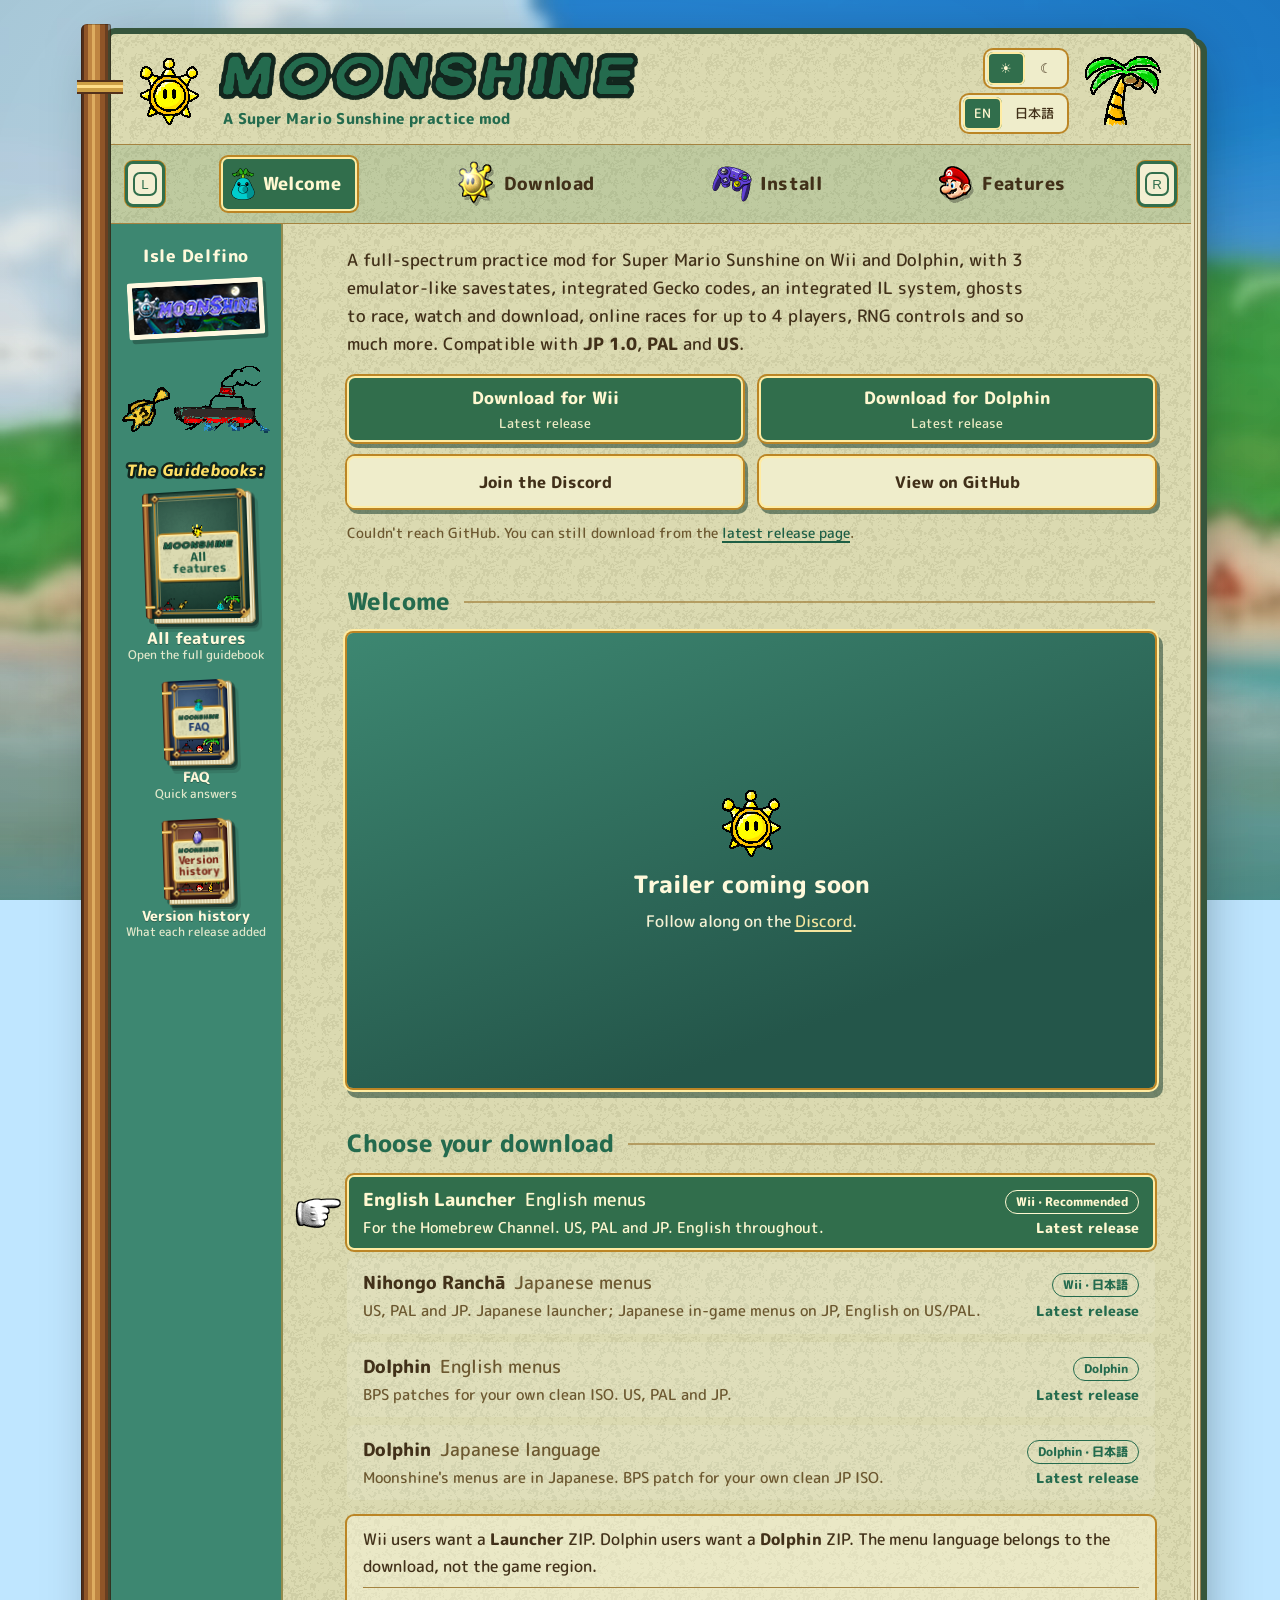
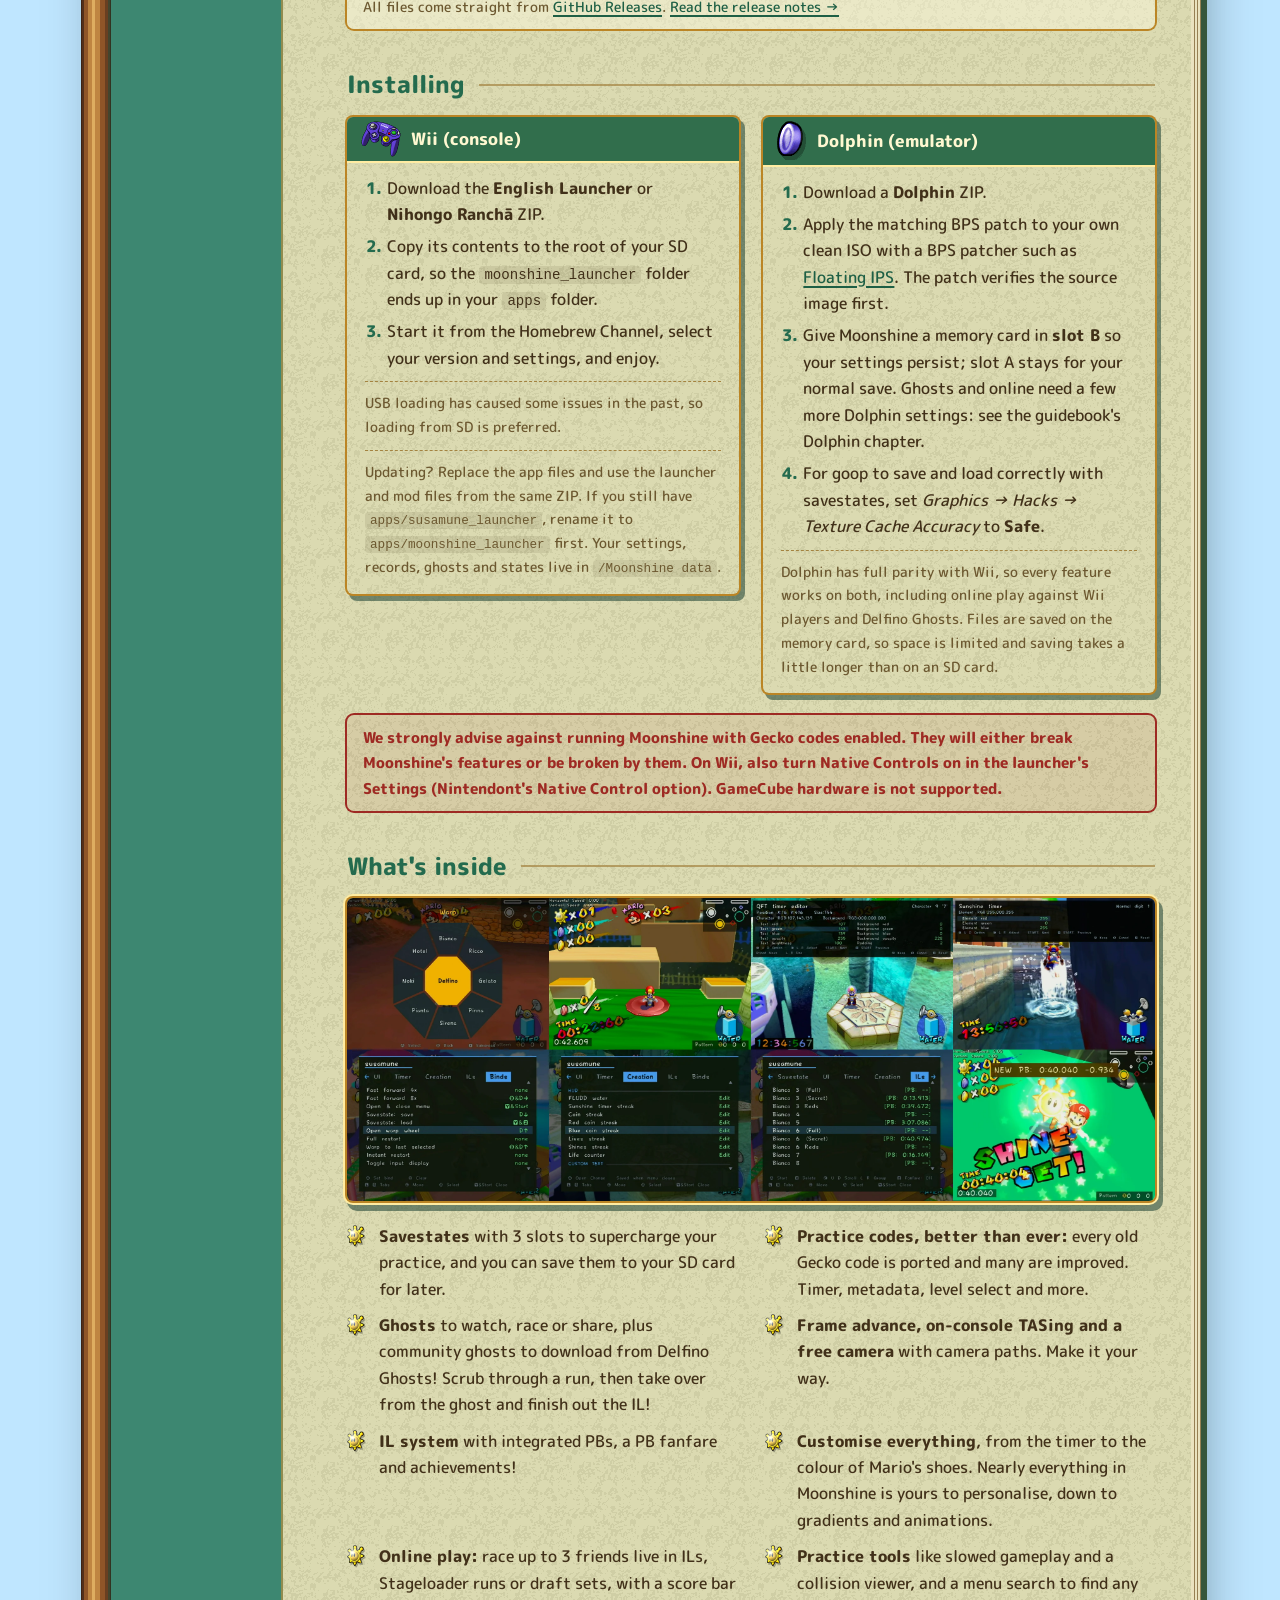
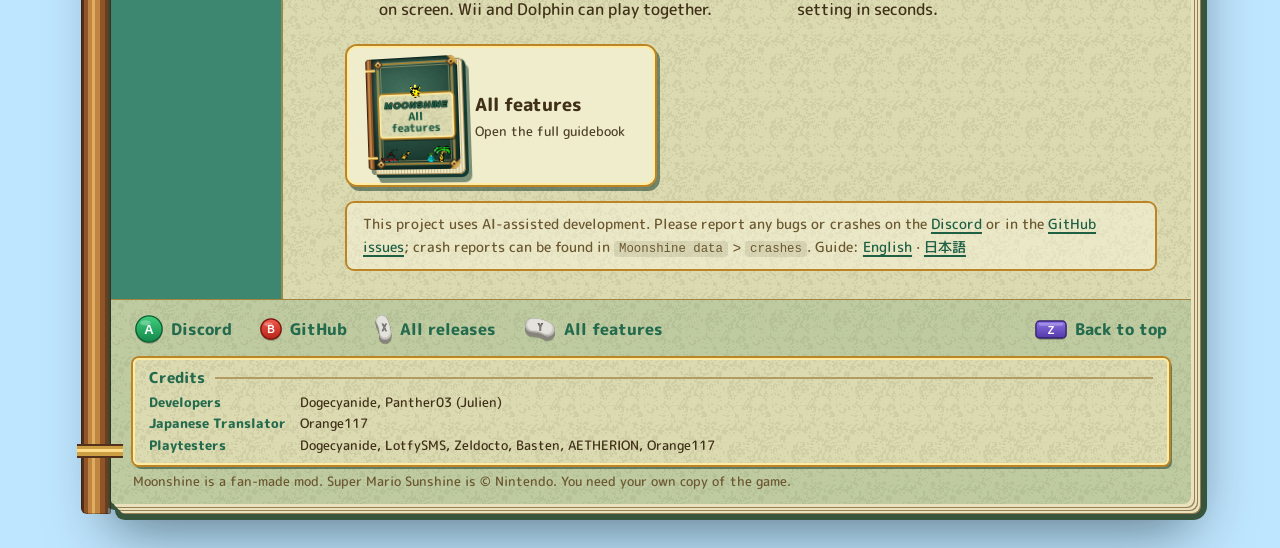
==== commit b93914cf: "Add screenshots and clips to the guidebook" ====
--- a/index.html
+++ b/index.html
@@ -346,12 +346,12 @@
 <article class="g-chapter" id="ch-menu" data-ch="menu" data-cat="start" aria-labelledby="h-menu">
 <div class="g-face g-front"><div class="g-scroll">
 <h2 id="h-menu" tabindex="-1"><span class="sprite ic-pianta" aria-hidden="true"></span><span class="l-en">The menu</span><span class="l-ja" lang="ja">メニュー</span></h2>
-<div class="l-en g-body"><p>Press <kbd class="gc gc-y">Y</kbd>+<kbd>Start</kbd> in game to open the Moonshine menu, and again to close it. The combo can be changed in System > Button binds.</p>
+<div class="l-en g-body"><p>Press <kbd class="gc gc-y">Y</kbd>+<kbd>Start</kbd> in game to open the Moonshine menu, and again to close it. The combo can be changed in System > Button binds.</p><figure class="g-shot"><div class="g-shot-frame"><img src="assets/guide/menu-shined.webp" width="960" height="715" alt="The Shined tab starts empty. Press X on any setting to add it here." loading="lazy" decoding="async"></div><figcaption>The Shined tab starts empty. Press <kbd class="gc gc-x">X</kbd> on any setting to add it here.</figcaption></figure>
 <div class="g-tw"><table class="g-table"><thead><tr><th scope="col">Input</th><th scope="col">Action</th></tr></thead><tbody><tr><td><kbd class="gc gc-l">L</kbd> / <kbd class="gc gc-r">R</kbd></td><td>Switch top-level tabs</td></tr><tr><td>C-stick Up / Down</td><td>Move between rows</td></tr><tr><td>C-stick Left / Right</td><td>Adjust a value, change pages, or jump between sections in lists</td></tr><tr><td><kbd class="gc gc-a">A</kbd></td><td>Select, or cycle a setting's value</td></tr><tr><td><kbd class="gc gc-b">B</kbd></td><td>Go back</td></tr><tr><td><kbd class="gc gc-x">X</kbd> on a setting</td><td><strong>Shine</strong> it: add it to or remove it from <strong>Shined</strong></td></tr><tr><td><kbd class="gc gc-x">X</kbd> on an action</td><td>Rebind that action's shortcut</td></tr><tr><td><kbd class="gc gc-z">Z</kbd> on an action</td><td>Clear that action's shortcut</td></tr><tr><td><kbd class="gc gc-l">L</kbd>+<kbd class="gc gc-y">Y</kbd></td><td><strong>Search Moonshine</strong> from the top page of a tab</td></tr></tbody></table></div>
 <p><strong>Search</strong> finds options by name, section or group, in English or Japanese. Every word you type has to match. The on-screen keyboard: D-pad selects, <kbd class="gc gc-a">A</kbd> types, <kbd class="gc gc-b">B</kbd> deletes, <kbd class="gc gc-x">X</kbd> adds a space, <kbd>Start</kbd> keeps the text, <kbd class="gc gc-x">X</kbd>+<kbd>Start</kbd> cancels and <kbd class="gc gc-z">Z</kbd> clears.</p>
 <h3>Menu map</h3>
 <div class="g-tw"><table class="g-table"><thead><tr><th scope="col">Tab</th><th scope="col">What's inside</th></tr></thead><tbody><tr><td><strong>Shined</strong></td><td>Every setting you have Shined. Newer named settings can be Shined too, including free camera Movement speed, Reverse sideways, Look sensitivity and Hide all HUD.</td></tr><tr><td><strong>Practice</strong></td><td>TAS projects, Free camera, Savestates, Practice tools, RNG controls, Gameplay and QoL</td></tr><tr><td><strong>Runs</strong></td><td>ILs, Stageloader, Streaking, PB Safety, Timer and splits</td></tr><tr><td><strong>Records</strong></td><td>Achievements and practice statistics</td></tr><tr><td><strong>Ghosts</strong></td><td>Get ghosts (Delfino Ghosts and SD imports), Ghost visuals, Watch timeline, and your saved and imported ghosts</td></tr><tr><td><strong>Display</strong></td><td>Menu sounds, Menu colours, Menu language (when Japanese menus are available), Displays and styles, Layout profiles, HUD and displays, Timer and splits, Appearance</td></tr><tr><td><strong>System</strong></td><td>Button binds and the short in-game Moonshine guide</td></tr><tr><td><strong>Online</strong></td><td>Online rooms for 2 to 4 players: create or join, race setup, opponent and score bar display, connection help</td></tr></tbody></table></div></div>
-<div class="l-ja g-body" lang="ja"><p>ゲーム中に <kbd class="gc gc-y">Y</kbd>+<kbd>Start</kbd> でMoonshineメニューを開き、もう一度押すと閉じます。このコンボは System > Button binds で変更できます。</p>
+<div class="l-ja g-body" lang="ja"><p>ゲーム中に <kbd class="gc gc-y">Y</kbd>+<kbd>Start</kbd> でMoonshineメニューを開き、もう一度押すと閉じます。このコンボは System > Button binds で変更できます。</p><figure class="g-shot"><div class="g-shot-frame"><img src="assets/guide/menu-shined.webp" width="960" height="715" alt="Shined タブは最初は空です。設定の上で X を押すとここに追加されます。" loading="lazy" decoding="async"></div><figcaption>Shined タブは最初は空です。設定の上で <kbd class="gc gc-x">X</kbd> を押すとここに追加されます。</figcaption></figure>
 <div class="g-tw"><table class="g-table"><thead><tr><th scope="col">操作</th><th scope="col">機能</th></tr></thead><tbody><tr><td><kbd class="gc gc-l">L</kbd> / <kbd class="gc gc-r">R</kbd></td><td>上位タブの切り替え</td></tr><tr><td>Cスティック上下</td><td>項目の移動</td></tr><tr><td>Cスティック左右</td><td>値の変更、ページ送り、一覧の区切りへの移動</td></tr><tr><td><kbd class="gc gc-a">A</kbd></td><td>選択、または設定値の切り替え</td></tr><tr><td><kbd class="gc gc-b">B</kbd></td><td>戻る</td></tr><tr><td>設定の上で <kbd class="gc gc-x">X</kbd></td><td><strong>Shine</strong>：<strong>Shined</strong> に登録・解除</td></tr><tr><td>操作の上で <kbd class="gc gc-x">X</kbd></td><td>ショートカットを割り当て直す</td></tr><tr><td>操作の上で <kbd class="gc gc-z">Z</kbd></td><td>ショートカットを解除</td></tr><tr><td><kbd class="gc gc-l">L</kbd>+<kbd class="gc gc-y">Y</kbd></td><td>各タブの最上位ページで<strong>メニュー検索</strong></td></tr></tbody></table></div>
 <p><strong>検索</strong>は設定の名前、区切り、グループを英語と日本語の両方で探します。入力した単語がすべて一致したものが出ます。画面キーボードは十字ボタンで選択、<kbd class="gc gc-a">A</kbd> で入力、<kbd class="gc gc-b">B</kbd> で削除、<kbd class="gc gc-x">X</kbd> でスペース、<kbd>Start</kbd> で確定、<kbd class="gc gc-x">X</kbd>+<kbd>Start</kbd> で中止、<kbd class="gc gc-z">Z</kbd> で消去です。</p>
 <h3>メニュー構成</h3>
@@ -416,7 +416,7 @@
 <article class="g-chapter" id="ch-savestates" data-ch="savestates" data-cat="practice" aria-labelledby="h-savestates">
 <div class="g-face g-front"><div class="g-scroll">
 <h2 id="h-savestates" tabindex="-1"><span class="sprite ic-pad" aria-hidden="true"></span><span class="l-en">Savestates</span><span class="l-ja" lang="ja">ステート</span></h2>
-<div class="l-en g-body"><p>Three memory slots, like emulator savestates, on real Wii hardware and in Dolphin. The default shortcuts are <kbd>D-Left</kbd> to save and <kbd>D-Right</kbd> to load.</p>
+<div class="l-en g-body"><p>Three memory slots, like emulator savestates, on real Wii hardware and in Dolphin. The default shortcuts are <kbd>D-Left</kbd> to save and <kbd>D-Right</kbd> to load.</p><figure class="g-shot"><div class="g-shot-frame"><video class="g-vid" width="960" height="720" data-poster="assets/guide/savestates.webp" muted loop playsinline preload="none" aria-label="Loading states on a real Wii."><source data-src="assets/guide/savestates.webm" type="video/webm"><source data-src="assets/guide/savestates.mp4" type="video/mp4"></video></div><figcaption>Loading states on a real Wii.</figcaption></figure>
 <ul>
 <li><strong>Save to</strong> picks the slot your Save shortcut writes to. <strong>Load from</strong> separately picks what your Load shortcut restores. Change either with A or C-stick Left/Right; choosing a slot doesn't save or load anything. You can Save to State 1 while you keep practising from State 2.</li>
 <li>Each state shows <strong>Saved</strong> or <strong>Empty</strong>. Optional <strong>cycle save slot</strong> and <strong>cycle load slot</strong> shortcuts, and direct save and load shortcuts for State 2 and State 3, can be set in System > Button binds.</li>
@@ -428,7 +428,7 @@
 </ul>
 <h3>Settings on this page</h3>
 <div class="g-tw"><table class="g-table"><thead><tr><th scope="col">Setting</th><th scope="col">Default</th><th scope="col">What it does</th></tr></thead><tbody><tr><td>Save RNG state</td><td>On</td><td>Loading also rewinds the RNG, so patterns such as King Boo's fruit, manta patterns and enemy RNG repeat.</td></tr><tr><td>Savestate feedback</td><td>On</td><td>Shows a message after each successful save or load.</td></tr><tr><td>Savestate errors</td><td>On</td><td>Shows savestate error messages.</td></tr><tr><td>Fast RAM loads (test)</td><td>On</td><td>Skips the payload checks on memory states saved during this boot, so loads are quicker. Off restores the full checks.</td></tr></tbody></table></div></div>
-<div class="l-ja g-body" lang="ja"><p>Wii実機でもDolphinでも使える、エミュレーターのような3つのメモリスロットです。標準のショートカットは <kbd>十字キー左</kbd> で保存、<kbd>十字キー右</kbd> で読込です。</p>
+<div class="l-ja g-body" lang="ja"><p>Wii実機でもDolphinでも使える、エミュレーターのような3つのメモリスロットです。標準のショートカットは <kbd>十字キー左</kbd> で保存、<kbd>十字キー右</kbd> で読込です。</p><figure class="g-shot"><div class="g-shot-frame"><video class="g-vid" width="960" height="720" data-poster="assets/guide/savestates.webp" muted loop playsinline preload="none" aria-label="Wii実機でステートを読み込んでいるところ。"><source data-src="assets/guide/savestates.webm" type="video/webm"><source data-src="assets/guide/savestates.mp4" type="video/mp4"></video></div><figcaption>Wii実機でステートを読み込んでいるところ。</figcaption></figure>
 <ul>
 <li><strong>Save to（保存先）</strong>で保存するスロットを、<strong>Load from（読込元）</strong>で読み込む対象を別々に選べます。AまたはCスティック左右で切り替え、選ぶだけでは保存・読込は行いません。たとえば Save to を State 1、Load from を State 2 にすると、State 1 を上書きしながら State 2 からの練習を続けられます。</li>
 <li>各ステートには <strong>Saved</strong>（保存済み）または <strong>Empty</strong>（空き）と表示されます。System > Button binds で <strong>cycle save slot</strong> と <strong>cycle load slot</strong> のショートカットや、State 2・State 3 を直接保存・読込するショートカットも設定できます。</li>
@@ -488,7 +488,7 @@
 <article class="g-chapter" id="ch-frame-advance" data-ch="frame-advance" data-cat="practice" aria-labelledby="h-frame-advance">
 <div class="g-face g-front"><div class="g-scroll">
 <h2 id="h-frame-advance" tabindex="-1"><span class="sprite ic-pad" aria-hidden="true"></span><span class="l-en">Pause and frame advance</span><span class="l-ja" lang="ja">一時停止とコマ送り</span></h2>
-<div class="l-en g-body"><p>Select <strong>Pause / Resume</strong> or <strong>Advance one frame</strong> in Practice > TAS projects to see or change its shortcut (<kbd class="gc gc-x">X</kbd> changes it, <kbd class="gc gc-z">Z</kbd> clears it). You don't need to start a TAS to use them.</p>
+<div class="l-en g-body"><p>Select <strong>Pause / Resume</strong> or <strong>Advance one frame</strong> in Practice > TAS projects to see or change its shortcut (<kbd class="gc gc-x">X</kbd> changes it, <kbd class="gc gc-z">Z</kbd> clears it). You don't need to start a TAS to use them.</p><figure class="g-shot"><div class="g-shot-frame"><img src="assets/guide/frame-pause.webp" width="960" height="715" alt="Practice pause. Hold your inputs, then press Step to advance one frame." loading="lazy" decoding="async"></div><figcaption>Practice pause. Hold your inputs, then press Step to advance one frame.</figcaption></figure>
 <div class="g-tw"><table class="g-table"><thead><tr><th scope="col">Default</th><th scope="col">Action</th></tr></thead><tbody><tr><td><kbd>D-Down</kbd></td><td>Toggle practice pause; cancel a buffered pause</td></tr><tr><td><kbd>D-Up</kbd></td><td>Pause live gameplay, then advance one frame with each further press</td></tr></tbody></table></div>
 <ul>
 <li>Practice pause stops gameplay <strong>and the QFT</strong>. Each Step advances one normal game frame and the QFT moves with it. Music and the game's background clocks keep running.</li>
@@ -500,7 +500,7 @@
 <li>During a practice hold or Step, the Sunshine timer and the compact QFT show the same frame, even after a state load. Both show three decimals and both truncate, so <code>11.845</code> reads the same on each. The game's own race timers (Piantissimo, Blooper races) keep two decimals.</li>
 <li>Intros and movies run in real time; a press during one stops when Mario becomes controllable.</li>
 </ul></div>
-<div class="l-ja g-body" lang="ja"><p>Practice > TAS projects で <strong>Pause / Resume（一時停止 / 再開）</strong> または <strong>Advance one frame（1コマ進める）</strong> を選ぶと、現在のショートカットを確認・変更できます（<kbd class="gc gc-x">X</kbd> で変更、<kbd class="gc gc-z">Z</kbd> で解除）。一時停止・コマ送りを使うだけなら、New TAS を始める必要はありません。</p>
+<div class="l-ja g-body" lang="ja"><p>Practice > TAS projects で <strong>Pause / Resume（一時停止 / 再開）</strong> または <strong>Advance one frame（1コマ進める）</strong> を選ぶと、現在のショートカットを確認・変更できます（<kbd class="gc gc-x">X</kbd> で変更、<kbd class="gc gc-z">Z</kbd> で解除）。一時停止・コマ送りを使うだけなら、New TAS を始める必要はありません。</p><figure class="g-shot"><div class="g-shot-frame"><img src="assets/guide/frame-pause.webp" width="960" height="715" alt="練習用一時停止中。入力を押したまま Step で1コマ進みます。" loading="lazy" decoding="async"></div><figcaption>練習用一時停止中。入力を押したまま Step で1コマ進みます。</figcaption></figure>
 <div class="g-tw"><table class="g-table"><thead><tr><th scope="col">標準操作</th><th scope="col">機能</th></tr></thead><tbody><tr><td><kbd>十字キー下</kbd></td><td>練習用一時停止・再開、停止予約の取り消し</td></tr><tr><td><kbd>十字キー上</kbd></td><td>まず一時停止し、次の入力から一回ずつコマ送り</td></tr></tbody></table></div>
 <ul>
 <li>練習用一時停止では、ゲームプレイと <strong>QFT</strong> が止まります。Step一回で通常のゲーム一コマ分が進み、QFTもその分だけ進みます。音楽やゲーム内部の時計は動き続けます。</li>
@@ -523,7 +523,7 @@
 <article class="g-chapter" id="ch-free-camera" data-ch="free-camera" data-cat="practice" aria-labelledby="h-free-camera">
 <div class="g-face g-front"><div class="g-scroll">
 <h2 id="h-free-camera" tabindex="-1"><span class="sprite ic-pad" aria-hidden="true"></span><span class="l-en">Free camera</span><span class="l-ja" lang="ja">フリーカメラ</span></h2>
-<div class="l-en g-body"><p>Turn it On and gameplay pauses automatically. The camera toggle shortcut is unassigned by default.</p>
+<div class="l-en g-body"><p>Turn it On and gameplay pauses automatically. The camera toggle shortcut is unassigned by default.</p><figure class="g-shot"><div class="g-shot-frame"><video class="g-vid" width="960" height="720" data-poster="assets/guide/freecam.webp" muted loop playsinline preload="none" aria-label="Free camera over Delfino Plaza while gameplay is paused."><source data-src="assets/guide/freecam.webm" type="video/webm"><source data-src="assets/guide/freecam.mp4" type="video/mp4"></video></div><figcaption>Free camera over Delfino Plaza while gameplay is paused.</figcaption></figure>
 <div class="g-tw"><table class="g-table"><thead><tr><th scope="col">Input</th><th scope="col">Camera action</th></tr></thead><tbody><tr><td>Main stick</td><td>Move</td></tr><tr><td>C-stick</td><td>Look</td></tr><tr><td><kbd class="gc gc-l">L</kbd> / <kbd class="gc gc-r">R</kbd> (analog)</td><td>Descend / ascend</td></tr><tr><td>Hold <kbd class="gc gc-x">X</kbd></td><td>Temporary speed boost</td></tr></tbody></table></div>
 <div class="g-tw"><table class="g-table"><thead><tr><th scope="col">Option</th><th scope="col">What it does</th></tr></thead><tbody><tr><td><strong>Movement speed</strong></td><td>0.25×, 0.5×, 1×, 2× or 4×. Default 1×.</td></tr><tr><td><strong>Look sensitivity</strong></td><td>C-stick turning speed, 0.25× to 4×.</td></tr><tr><td><strong>Camera smoothing</strong></td><td>Off (default), or 0.1 to 1.5 seconds of easing in 0.1 second steps.</td></tr><tr><td><strong>Reverse sideways</strong></td><td>Flips main stick left/right movement only. Default Off.</td></tr><tr><td><strong>Hide all HUD</strong></td><td>Hides game and Moonshine overlays while the camera is On. You can still open the menu.</td></tr><tr><td><strong>Resume / Pause gameplay</strong></td><td>Run the game at normal speed while the camera stays free, or stop it again.</td></tr><tr><td><strong>Recenter</strong></td><td>Returns to the retail camera's view.</td></tr><tr><td><strong>Camera path</strong></td><td>Save camera views and play a timed path between them. See below.</td></tr></tbody></table></div>
 <ul>
@@ -533,7 +533,7 @@
 <h3>Camera path</h3>
 <p>Save up to <strong>16 views</strong> and let the camera fly between them. Each view keeps the camera's position, direction and field of view. Paths last for the current session: leaving the area clears them, and they aren't saved or exported.</p>
 <div class="g-tw"><table class="g-table"><thead><tr><th scope="col">Row</th><th scope="col">What it does</th></tr></thead><tbody><tr><td><strong>Add keyframe</strong></td><td>Saves the current view. Move, then add another.</td></tr><tr><td><strong>Play path</strong></td><td>Plays from the first view. Opening the menu holds playback.</td></tr><tr><td><strong>Selected keyframe</strong></td><td>C-stick Left / Right chooses a view to edit.</td></tr><tr><td><strong>Go to / Replace / Delete keyframe</strong></td><td>Jump to the selected view, overwrite it with the current one, or remove it.</td></tr><tr><td><strong>Travel time</strong></td><td>How long the camera takes to arrive at the selected view, 0.5 to 60 seconds. The first view's time only applies when looping.</td></tr><tr><td><strong>Easing</strong></td><td>Smooth eases in and out; Linear keeps a steady pace.</td></tr><tr><td><strong>Loop</strong></td><td>Returns to the first view and plays again.</td></tr></tbody></table></div></div>
-<div class="l-ja g-body" lang="ja"><p>Onにすると、通常のゲームプレイを自動で一時停止します。切り替え用ショートカットは標準では未設定です。</p>
+<div class="l-ja g-body" lang="ja"><p>Onにすると、通常のゲームプレイを自動で一時停止します。切り替え用ショートカットは標準では未設定です。</p><figure class="g-shot"><div class="g-shot-frame"><video class="g-vid" width="960" height="720" data-poster="assets/guide/freecam.webp" muted loop playsinline preload="none" aria-label="ゲームを止めたまま、フリーカメラで Delfino 広場の上を飛んでいるところ。"><source data-src="assets/guide/freecam.webm" type="video/webm"><source data-src="assets/guide/freecam.mp4" type="video/mp4"></video></div><figcaption>ゲームを止めたまま、フリーカメラで Delfino 広場の上を飛んでいるところ。</figcaption></figure>
 <div class="g-tw"><table class="g-table"><thead><tr><th scope="col">操作</th><th scope="col">カメラ</th></tr></thead><tbody><tr><td>メインスティック</td><td>移動</td></tr><tr><td>Cスティック</td><td>視点</td></tr><tr><td><kbd class="gc gc-l">L</kbd> / <kbd class="gc gc-r">R</kbd>（アナログ）</td><td>下降・上昇</td></tr><tr><td><kbd class="gc gc-x">X</kbd> を押す</td><td>一時的に加速</td></tr></tbody></table></div>
 <div class="g-tw"><table class="g-table"><thead><tr><th scope="col">設定</th><th scope="col">機能</th></tr></thead><tbody><tr><td><strong>Movement speed</strong></td><td>0.25倍、0.5倍、1倍、2倍、4倍。標準は1倍。</td></tr><tr><td><strong>Look sensitivity</strong></td><td>Cスティックによる視点の回転速度。0.25～4倍。</td></tr><tr><td><strong>Camera smoothing</strong></td><td>Off（標準）、または0.1～1.5秒を0.1秒刻みで補間。</td></tr><tr><td><strong>Reverse sideways</strong></td><td>メインスティックの左右移動だけを反転します。標準はOff。</td></tr><tr><td><strong>Hide all HUD</strong></td><td>カメラがOnの間、ゲームとMoonshineの表示を隠します。メニューは開けます。</td></tr><tr><td><strong>Resume / Pause gameplay</strong></td><td>カメラを自由にしたままゲームを通常速度で動かす、または再び止めます。</td></tr><tr><td><strong>Recenter</strong></td><td>ゲーム本来の視点へ戻します。</td></tr><tr><td><strong>Camera path</strong></td><td>カメラの視点を保存し、その間を時間指定で移動させます。下記参照。</td></tr></tbody></table></div>
 <ul>
@@ -554,7 +554,7 @@
 <article class="g-chapter" id="ch-tas" data-ch="tas" data-cat="practice" aria-labelledby="h-tas">
 <div class="g-face g-front"><div class="g-scroll">
 <h2 id="h-tas" tabindex="-1"><span class="sprite ic-pad" aria-hidden="true"></span><span class="l-en">TAS projects</span><span class="l-ja" lang="ja">TASプロジェクト</span></h2>
-<div class="l-en g-body"><p>A TAS keeps Mario's recorded inputs, its Beginning and up to two checkpoints together under one name.</p>
+<div class="l-en g-body"><p>A TAS keeps Mario's recorded inputs, its Beginning and up to two checkpoints together under one name.</p><figure class="g-shot"><div class="g-shot-frame"><img src="assets/guide/tas-scrub.webp" width="960" height="539" alt="Scrub recording shows the recorded inputs frame by frame." loading="lazy" decoding="async"></div><figcaption>Scrub recording shows the recorded inputs frame by frame.</figcaption></figure>
 <ol>
 <li><strong>New TAS</strong> where the recording should begin. The Beginning is saved automatically, including the RNG, and gameplay stays paused.</li>
 <li>Hold Mario's buttons and press <strong>Step</strong> to record one frame, or <strong>Resume</strong> to record normal play. Opening the menu pauses your work.</li>
@@ -575,7 +575,7 @@
 <li><strong>TAS banner</strong> (On by default) shows progress and help text. Turn it off here or in Display > HUD and displays > Other HUD.</li>
 <li>TAS projects can't be shared across regions or builds. Export a ghost to share a finished attempt.</li>
 </ul></div>
-<div class="l-ja g-body" lang="ja"><p>入力記録、開始地点、二つまでの中間地点を一つの名前でまとめて管理します。</p>
+<div class="l-ja g-body" lang="ja"><p>入力記録、開始地点、二つまでの中間地点を一つの名前でまとめて管理します。</p><figure class="g-shot"><div class="g-shot-frame"><img src="assets/guide/tas-scrub.webp" width="960" height="539" alt="Scrub recording では記録した入力を1コマずつ確認できます。" loading="lazy" decoding="async"></div><figcaption>Scrub recording では記録した入力を1コマずつ確認できます。</figcaption></figure>
 <ol>
 <li>記録を始めたい場所で <strong>New TAS（新しいTAS）</strong> を選びます。開始地点と乱数は自動で保存され、ゲームは停止したままです。</li>
 <li>マリオのボタンを押しながら <strong>Step</strong> で一コマ記録するか、<strong>Resume</strong> で通常の操作を記録します。メニューを開くと作業が一時停止します。</li>
@@ -607,7 +607,7 @@
 <article class="g-chapter" id="ch-warps" data-ch="warps" data-cat="practice" aria-labelledby="h-warps">
 <div class="g-face g-front"><div class="g-scroll">
 <h2 id="h-warps" tabindex="-1"><span class="sprite ic-pad" aria-hidden="true"></span><span class="l-en">Warps and restarts</span><span class="l-ja" lang="ja">ワープとリスタート</span></h2>
-<div class="l-en g-body"><h3>The warp wheel</h3>
+<div class="l-en g-body"><figure class="g-shot"><div class="g-shot-frame"><img src="assets/guide/warp-wheel.webp" width="960" height="715" alt="The warp wheel. Point the stick at a world and press A." loading="lazy" decoding="async"></div><figcaption>The warp wheel. Point the stick at a world and press <kbd class="gc gc-a">A</kbd>.</figcaption></figure><h3>The warp wheel</h3>
 <p>Press <kbd class="gc gc-z">Z</kbd> to open Moonshine's level select. The stage freezes while it is open.</p>
 <div class="g-tw"><table class="g-table"><thead><tr><th scope="col">Input</th><th scope="col">Action</th></tr></thead><tbody><tr><td>Main stick</td><td>Point at a slice: 8 directions clockwise from Up, plus the centre</td></tr><tr><td><kbd class="gc gc-a">A</kbd></td><td>Choose a world, then a destination</td></tr><tr><td><kbd class="gc gc-x">X</kbd></td><td>Switch between episodes and subareas</td></tr><tr><td><kbd class="gc gc-b">B</kbd></td><td>Go back, or close the wheel</td></tr></tbody></table></div>
 <p><strong>Root wheel</strong>, clockwise from Up: Bianco, Ricco, Gelato, Pinna, Sirena, Pianta, Noki, Hotel (Up-Left), with <strong>Delfino</strong> in the centre.</p>
@@ -631,7 +631,7 @@
 <li>Warps work while the save box is open, after any memory card write finishes.</li>
 <li>Practice tools > <strong>Disable Moonshine Warps</strong> turns off all of Moonshine's warping: the warp wheel, the level chart, the restart and last-destination shortcuts, and the warps that IL starts and death retries use. Normal game exits still work.</li>
 </ul></div>
-<div class="l-ja g-body" lang="ja"><h3>ワープホイール</h3>
+<div class="l-ja g-body" lang="ja"><figure class="g-shot"><div class="g-shot-frame"><img src="assets/guide/warp-wheel.webp" width="960" height="715" alt="ワープホイール。スティックでワールドを選び、A で決定します。" loading="lazy" decoding="async"></div><figcaption>ワープホイール。スティックでワールドを選び、<kbd class="gc gc-a">A</kbd> で決定します。</figcaption></figure><h3>ワープホイール</h3>
 <p><kbd class="gc gc-z">Z</kbd> でMoonshineのレベルセレクトを開きます。開いている間はステージが止まります。</p>
 <div class="g-tw"><table class="g-table"><thead><tr><th scope="col">操作</th><th scope="col">機能</th></tr></thead><tbody><tr><td>メインスティック</td><td>項目を選ぶ（上から時計回りの8方向と中央）</td></tr><tr><td><kbd class="gc gc-a">A</kbd></td><td>ワールドを選び、行き先を選ぶ</td></tr><tr><td><kbd class="gc gc-x">X</kbd></td><td>エピソードとサブエリアの切り替え</td></tr><tr><td><kbd class="gc gc-b">B</kbd></td><td>戻る、またはホイールを閉じる</td></tr></tbody></table></div>
 <p><strong>最初のホイール</strong>は上から時計回りに Bianco、Ricco、Gelato、Pinna、Sirena、Pianta、Noki、Hotel（左上）で、中央が <strong>Delfino</strong> です。</p>
@@ -666,7 +666,7 @@
 <article class="g-chapter" id="ch-codes" data-ch="codes" data-cat="practice" aria-labelledby="h-codes">
 <div class="g-face g-front"><div class="g-scroll">
 <h2 id="h-codes" tabindex="-1"><span class="sprite ic-pad" aria-hidden="true"></span><span class="l-en">Practice codes</span><span class="l-ja" lang="ja">練習用コード</span></h2>
-<div class="l-en g-body"><h3>Gameplay and QoL: general</h3>
+<div class="l-en g-body"><figure class="g-shot"><div class="g-shot-frame"><video class="g-vid" width="960" height="720" data-poster="assets/guide/slowdown.webp" muted loop playsinline preload="none" aria-label="Pinna Park at 50% gameplay speed. Slowed attempts can't set records."><source data-src="assets/guide/slowdown.webm" type="video/webm"><source data-src="assets/guide/slowdown.mp4" type="video/mp4"></video></div><figcaption>Pinna Park at 50% gameplay speed. Slowed attempts can't set records.</figcaption></figure><h3>Gameplay and QoL: general</h3>
 <div class="g-tw"><table class="g-table"><thead><tr><th scope="col">Setting</th><th scope="col">Default</th><th scope="col">What it does</th></tr></thead><tbody><tr><td>Fast text</td><td>Off</td><td>Speeds up dialogue and message boxes.</td></tr><tr><td>Infinite lives</td><td>On</td><td>Mario's life count never goes down.</td></tr><tr><td>Infinite juice</td><td>Off</td><td>Yoshi's juice meter never drains.</td></tr><tr><td>Free pause</td><td>On</td><td>Lets you pause during normally locked moments.</td></tr><tr><td>Exit area everywhere</td><td>On</td><td>"Exit Area" appears anywhere you can pause.</td></tr></tbody></table></div>
 <h3>Skips and unlocks</h3>
 <div class="g-tw"><table class="g-table"><thead><tr><th scope="col">Setting</th><th scope="col">Default</th><th scope="col">What it does</th></tr></thead><tbody><tr><td>FMV skips</td><td>On</td><td>Lets you skip supported pre-rendered movies.</td></tr><tr><td>Intro skip</td><td>On</td><td>Skips the boot logos. Takes effect on the next launch.</td></tr><tr><td>Unlock Yoshi</td><td>Off</td><td>Yoshi is available without story progress.</td></tr><tr><td>Unlock nozzles</td><td>Off</td><td>Rocket and Turbo nozzle boxes are available.</td></tr><tr><td>Respawn one-time shines</td><td>On</td><td>One-time Shines come back so you can practise them again.</td></tr></tbody></table></div>
@@ -679,7 +679,7 @@
 <li><strong>Fix Manta Splitting:</strong> fixes a Nintendont bug in the manta episode.</li>
 <li><strong>Automatic memory card encoding:</strong> picks ANSI or SJIS to match the version you launched.</li>
 </ul></div>
-<div class="l-ja g-body" lang="ja"><h3>Gameplay and QoL：一般</h3>
+<div class="l-ja g-body" lang="ja"><figure class="g-shot"><div class="g-shot-frame"><video class="g-vid" width="960" height="720" data-poster="assets/guide/slowdown.webp" muted loop playsinline preload="none" aria-label="ゲーム速度50%の Pinna Park。速度を落とした試行は記録になりません。"><source data-src="assets/guide/slowdown.webm" type="video/webm"><source data-src="assets/guide/slowdown.mp4" type="video/mp4"></video></div><figcaption>ゲーム速度50%の Pinna Park。速度を落とした試行は記録になりません。</figcaption></figure><h3>Gameplay and QoL：一般</h3>
 <div class="g-tw"><table class="g-table"><thead><tr><th scope="col">設定</th><th scope="col">標準</th><th scope="col">機能</th></tr></thead><tbody><tr><td>Fast text</td><td>Off</td><td>会話やメッセージを速く表示します。</td></tr><tr><td>Infinite lives</td><td>On</td><td>残り人数が減りません。</td></tr><tr><td>Infinite juice</td><td>Off</td><td>ヨッシーのジュースが減りません。</td></tr><tr><td>Free pause</td><td>On</td><td>通常はポーズできない場面でもポーズできます。</td></tr><tr><td>Exit area everywhere</td><td>On</td><td>ポーズできる場所ならどこでも「コースから出る」が出ます。</td></tr></tbody></table></div>
 <h3>スキップと解放</h3>
 <div class="g-tw"><table class="g-table"><thead><tr><th scope="col">設定</th><th scope="col">標準</th><th scope="col">機能</th></tr></thead><tbody><tr><td>FMV skips</td><td>On</td><td>対応するムービーをスキップできます。</td></tr><tr><td>Intro skip</td><td>On</td><td>起動時のロゴを飛ばします。次回の起動から有効です。</td></tr><tr><td>Unlock Yoshi</td><td>Off</td><td>進行に関係なくヨッシーを使えます。</td></tr><tr><td>Unlock nozzles</td><td>Off</td><td>ロケット・ターボノズルの箱が出ます。</td></tr><tr><td>Respawn one-time shines</td><td>On</td><td>一度きりのシャインが復活し、何度でも練習できます。</td></tr></tbody></table></div>
@@ -720,7 +720,7 @@
 <article class="g-chapter" id="ch-ils" data-ch="ils" data-cat="runs" aria-labelledby="h-ils">
 <div class="g-face g-front"><div class="g-scroll">
 <h2 id="h-ils" tabindex="-1"><span class="sprite ic-shine" aria-hidden="true"></span><span class="l-en">ILs, PBs and records</span><span class="l-ja" lang="ja">IL・PB・記録</span></h2>
-<div class="l-en g-body"><p><strong>ILs</strong> is both a warp list and a personal-best tracker. Pick a level to warp to it. Finishing it records a PB, with a popup and a fanfare when you beat your old time.</p>
+<div class="l-en g-body"><p><strong>ILs</strong> is both a warp list and a personal-best tracker. Pick a level to warp to it. Finishing it records a PB, with a popup and a fanfare when you beat your old time.</p><div class="g-shots"><figure class="g-shot"><div class="g-shot-frame"><img src="assets/guide/new-pb.webp" width="960" height="715" alt="Beating your time shows the new PB and how much you saved." loading="lazy" decoding="async"></div><figcaption>Beating your time shows the new PB and how much you saved.</figcaption></figure><figure class="g-shot"><div class="g-shot-frame"><img src="assets/guide/achievement.webp" width="960" height="715" alt="Achievements pop up when you earn them. The Records tab lists them." loading="lazy" decoding="async"></div><figcaption>Achievements pop up when you earn them. The Records tab lists them.</figcaption></figure></div>
 <h3>What's in the catalog</h3>
 <ul>
 <li>All <strong>96 non-blue-coin Shines</strong>: 56 episode Shines, 14 course bonus Shines, 8 hundred-coin Shines, 15 Delfino Plaza Shines, 2 Airstrip Shines and Corona Mountain.</li>
@@ -736,7 +736,7 @@
 <p>Attempts that used an assist (practice pause, Step, free camera, fast forward, regrab, a state load and so on) show <strong>TAS</strong> next to the timer and can't set an ordinary PB. A fresh IL or streak attempt checks its own practice settings, so a pause in the previous stage doesn't disqualify it.</p>
 <h3>Records</h3>
 <p>The <strong>Records</strong> tab shows achievements and practice statistics: attempts, finishes, play time and split history. They are saved in <code>moonshine_*.bin</code> in your data folder.</p></div>
-<div class="l-ja g-body" lang="ja"><p><strong>ILs</strong> はワープ一覧とPB記録を兼ねています。レベルを選ぶとそこへワープし、クリアするとPBを記録します。自己ベストを更新すると通知とファンファーレが出ます。</p>
+<div class="l-ja g-body" lang="ja"><p><strong>ILs</strong> はワープ一覧とPB記録を兼ねています。レベルを選ぶとそこへワープし、クリアするとPBを記録します。自己ベストを更新すると通知とファンファーレが出ます。</p><div class="g-shots"><figure class="g-shot"><div class="g-shot-frame"><img src="assets/guide/new-pb.webp" width="960" height="715" alt="自己ベストを更新すると、新しいPBと縮めたタイムが表示されます。" loading="lazy" decoding="async"></div><figcaption>自己ベストを更新すると、新しいPBと縮めたタイムが表示されます。</figcaption></figure><figure class="g-shot"><div class="g-shot-frame"><img src="assets/guide/achievement.webp" width="960" height="715" alt="実績は達成したときに表示され、Records タブで一覧できます。" loading="lazy" decoding="async"></div><figcaption>実績は達成したときに表示され、Records タブで一覧できます。</figcaption></figure></div>
 <h3>収録内容</h3>
 <ul>
 <li>青コイン交換以外の<strong>シャイン96個</strong>：エピソード56、コースのボーナス14、100枚コイン8、Delfino広場15、Airstrip 2、Corona Mountain。</li>
@@ -763,7 +763,7 @@
 <article class="g-chapter" id="ch-stage-loader" data-ch="stage-loader" data-cat="runs" aria-labelledby="h-stage-loader">
 <div class="g-face g-front"><div class="g-scroll">
 <h2 id="h-stage-loader" tabindex="-1"><span class="sprite ic-shine" aria-hidden="true"></span><span class="l-en">Stage loader and streaks</span><span class="l-ja" lang="ja">ステージローダーと連続成功</span></h2>
-<div class="l-en g-body"><h3>Stageloader</h3>
+<div class="l-en g-body"><div class="g-shots"><figure class="g-shot"><div class="g-shot-frame"><img src="assets/guide/stage-loader.webp" width="960" height="715" alt="The Fast Any% preset loaded as a 43 level playlist." loading="lazy" decoding="async"></div><figcaption>The Fast Any% preset loaded as a 43 level playlist.</figcaption></figure><figure class="g-shot"><div class="g-shot-frame"><img src="assets/guide/playlist-counter.webp" width="960" height="715" alt="While a playlist runs, the counter shows which level you are on." loading="lazy" decoding="async"></div><figcaption>While a playlist runs, the counter shows which level you are on.</figcaption></figure></div><h3>Stageloader</h3>
 <ul>
 <li>Build a <strong>playlist</strong> of levels, then <strong>Run playlist</strong> to play them back to back. Saving it is optional. Built-in presets are included.</li>
 <li><strong>Fast Any%</strong> is a built-in playlist of the 43 levels of an Any% run, in route order. Each level starts at the course entrance, as in a real run, so you can practise the whole route level by level.</li>
@@ -777,7 +777,7 @@
 <li>A console soft reset or exiting the level ends the active streak or stageloader session.</li>
 </ul>
 <div class="g-tw"><table class="g-table"><thead><tr><th scope="col">Setting</th><th scope="col">Default</th><th scope="col">What it does</th></tr></thead><tbody><tr><td>Stage session display</td><td>Counter</td><td>How streak and session progress is shown: Full notification, Counter or Off.</td></tr><tr><td>Streak auto-reset</td><td>On</td><td>Resets the level automatically during streaks.</td></tr></tbody></table></div></div>
-<div class="l-ja g-body" lang="ja"><h3>Stageloader</h3>
+<div class="l-ja g-body" lang="ja"><div class="g-shots"><figure class="g-shot"><div class="g-shot-frame"><img src="assets/guide/stage-loader.webp" width="960" height="715" alt="内蔵プリセット Fast Any% を43レベルのプレイリストとして読み込んだところ。" loading="lazy" decoding="async"></div><figcaption>内蔵プリセット Fast Any% を43レベルのプレイリストとして読み込んだところ。</figcaption></figure><figure class="g-shot"><div class="g-shot-frame"><img src="assets/guide/playlist-counter.webp" width="960" height="715" alt="プレイリストの実行中は、何レベル目かがカウンターに表示されます。" loading="lazy" decoding="async"></div><figcaption>プレイリストの実行中は、何レベル目かがカウンターに表示されます。</figcaption></figure></div><h3>Stageloader</h3>
 <ul>
 <li>好きなレベルを並べた<strong>プレイリスト</strong>を作り、<strong>Run playlist</strong> で続けて遊べます。保存は任意です。プリセットも入っています。</li>
 <li><strong>Fast Any%</strong> は、Any% の43レベルをルート順に並べた内蔵プレイリストです。実際の走りと同じくコースの入口から始まるので、ルート全体をレベルごとに練習できます。</li>
@@ -802,7 +802,7 @@
 <article class="g-chapter" id="ch-ghosts" data-ch="ghosts" data-cat="runs" aria-labelledby="h-ghosts">
 <div class="g-face g-front"><div class="g-scroll">
 <h2 id="h-ghosts" tabindex="-1"><span class="sprite ic-shine" aria-hidden="true"></span><span class="l-en">Ghosts</span><span class="l-ja" lang="ja">ゴースト</span></h2>
-<div class="l-en g-body"><p>Record your attempts and race or watch them later, or download other players' ghosts from Delfino Ghosts. Highlight a ghost in the list to act on it.</p>
+<div class="l-en g-body"><p>Record your attempts and race or watch them later, or download other players' ghosts from Delfino Ghosts. Highlight a ghost in the list to act on it.</p><div class="g-shots"><figure class="g-shot"><div class="g-shot-frame"><video class="g-vid" width="960" height="720" data-poster="assets/guide/ghost-watch.webp" muted loop playsinline preload="none" aria-label="Watching a saved ghost with its inputs on screen."><source data-src="assets/guide/ghost-watch.webm" type="video/webm"><source data-src="assets/guide/ghost-watch.mp4" type="video/mp4"></video></div><figcaption>Watching a saved ghost with its inputs on screen.</figcaption></figure><figure class="g-shot"><div class="g-shot-frame"><img src="assets/guide/ghost-save.webp" width="960" height="715" alt="If a PB ghost isn't saved yet, Moonshine asks before it can be lost." loading="lazy" decoding="async"></div><figcaption>If a PB ghost isn't saved yet, Moonshine asks before it can be lost.</figcaption></figure></div>
 <div class="g-tw"><table class="g-table"><thead><tr><th scope="col">In the list</th><th scope="col">Action</th></tr></thead><tbody><tr><td><kbd class="gc gc-a">A</kbd></td><td>Select: choose what the ghost should do</td></tr><tr><td><kbd class="gc gc-x">X</kbd></td><td>Delete</td></tr><tr><td><kbd class="gc gc-z">Z</kbd></td><td>Export to a shareable <code>.smsghost</code></td></tr></tbody></table></div>
 <div class="g-tw"><table class="g-table"><thead><tr><th scope="col">After selecting</th><th scope="col">Action</th></tr></thead><tbody><tr><td><kbd class="gc gc-a">A</kbd></td><td>Race</td></tr><tr><td><kbd class="gc gc-y">Y</kbd></td><td>Watch</td></tr><tr><td><kbd class="gc gc-x">X</kbd></td><td>Watch 2: watch it together with a second ghost</td></tr><tr><td><kbd class="gc gc-z">Z</kbd></td><td>Upload to Delfino Ghosts (your own saved ghosts)</td></tr><tr><td><kbd class="gc gc-b">B</kbd></td><td>Cancel</td></tr></tbody></table></div>
 <h3>The library</h3>
@@ -858,7 +858,7 @@
 <p>Published ghosts are visible to everyone. <strong>Unlink this Wii</strong> removes the link from this console.</p>
 <h3>Sharing files</h3>
 <p>Your exports go to <code>Moonshine data/ghosts/share/</code>. Put <code>.smsghost</code> files from other people in <code>Moonshine data/ghosts/import/</code>, then use <strong>Get ghosts > Scan SD imports</strong>. Keep internal <code>.sgh</code> files where they are.</p></div>
-<div class="l-ja g-body" lang="ja"><p>試行を録画し、後で競走したり観察したりできます。Delfino Ghosts から他のプレイヤーのゴーストもダウンロードできます。一覧でゴーストを選んで操作します。</p>
+<div class="l-ja g-body" lang="ja"><p>試行を録画し、後で競走したり観察したりできます。Delfino Ghosts から他のプレイヤーのゴーストもダウンロードできます。一覧でゴーストを選んで操作します。</p><div class="g-shots"><figure class="g-shot"><div class="g-shot-frame"><video class="g-vid" width="960" height="720" data-poster="assets/guide/ghost-watch.webp" muted loop playsinline preload="none" aria-label="保存したゴーストを入力表示付きで観察しているところ。"><source data-src="assets/guide/ghost-watch.webm" type="video/webm"><source data-src="assets/guide/ghost-watch.mp4" type="video/mp4"></video></div><figcaption>保存したゴーストを入力表示付きで観察しているところ。</figcaption></figure><figure class="g-shot"><div class="g-shot-frame"><img src="assets/guide/ghost-save.webp" width="960" height="715" alt="未保存のPBゴーストが失われる前に、保存するか確認されます。" loading="lazy" decoding="async"></div><figcaption>未保存のPBゴーストが失われる前に、保存するか確認されます。</figcaption></figure></div>
 <div class="g-tw"><table class="g-table"><thead><tr><th scope="col">一覧で</th><th scope="col">操作</th></tr></thead><tbody><tr><td><kbd class="gc gc-a">A</kbd></td><td>選択：ゴーストで何をするか選ぶ</td></tr><tr><td><kbd class="gc gc-x">X</kbd></td><td>削除</td></tr><tr><td><kbd class="gc gc-z">Z</kbd></td><td>共有用の <code>.smsghost</code> に書き出し</td></tr></tbody></table></div>
 <div class="g-tw"><table class="g-table"><thead><tr><th scope="col">選択後</th><th scope="col">操作</th></tr></thead><tbody><tr><td><kbd class="gc gc-a">A</kbd></td><td>競走（Race）</td></tr><tr><td><kbd class="gc gc-y">Y</kbd></td><td>観察（Watch）</td></tr><tr><td><kbd class="gc gc-x">X</kbd></td><td>Watch 2：もう一つのゴーストと一緒に観察</td></tr><tr><td><kbd class="gc gc-z">Z</kbd></td><td>Delfino Ghosts にアップロード（自分の保存したゴースト）</td></tr><tr><td><kbd class="gc gc-b">B</kbd></td><td>キャンセル</td></tr></tbody></table></div>
 <h3>ライブラリ</h3>
@@ -925,14 +925,14 @@
 <article class="g-chapter" id="ch-timers" data-ch="timers" data-cat="runs" aria-labelledby="h-timers">
 <div class="g-face g-front"><div class="g-scroll">
 <h2 id="h-timers" tabindex="-1"><span class="sprite ic-shine" aria-hidden="true"></span><span class="l-en">Timer, QFT and splits</span><span class="l-ja" lang="ja">タイマー・QFT・区間</span></h2>
-<div class="l-en g-body"><div class="g-tw"><table class="g-table"><thead><tr><th scope="col">Setting</th><th scope="col">Default</th><th scope="col">What it does</th></tr></thead><tbody><tr><td>Sunshine timer</td><td>Always</td><td>The game's own timer, now to three decimals: Always, Shine only or Hidden. Fully restyleable in Display > Displays and styles > Timers, including the Decimal separator (Colon or Dot).</td></tr><tr><td>Bottom-left QFT</td><td>On freeze</td><td>A compact Quarter Frame Timer (QFT): Always, On freeze or Hidden.</td></tr><tr><td>Freeze duration</td><td>1 s</td><td>How long the QFT holds on a freeze event: Off, 0.5 s, 1 s, 2 s, 3 s or 5 s.</td></tr><tr><td>QFT section history</td><td>Off</td><td>A list of recent section times.</td></tr><tr><td>Level splits</td><td>On</td><td>Handmade checkpoint splits, up to 8 segments per route including the finish.</td></tr><tr><td>Split comparison</td><td>PB</td><td>What splits compare against: Off, PB, SOB or Ghost.</td></tr><tr><td>Finish breakdown</td><td>Off</td><td>When you finish an IL, shows a breakdown: the entry segment, later segments, the actual load time, the QFT transition and the QFT total. Choose its rows and look in Display > Displays and styles > Timers.</td></tr></tbody></table></div>
+<div class="l-en g-body"><div class="g-shots"><figure class="g-shot"><div class="g-shot-frame"><img src="assets/guide/finish-breakdown.webp" width="960" height="715" alt="The Finish breakdown after an IL: entry, sections, QFT transition and QFT total." loading="lazy" decoding="async"></div><figcaption>The Finish breakdown after an IL: entry, sections, QFT transition and QFT total.</figcaption></figure><figure class="g-shot g-shot-strip"><div class="g-shot-frame"><img src="assets/guide/splits.webp" width="960" height="108" alt="Level splits compared with your PB, in gold, green and red." loading="lazy" decoding="async"></div><figcaption>Level splits compared with your PB, in gold, green and red.</figcaption></figure></div><div class="g-tw"><table class="g-table"><thead><tr><th scope="col">Setting</th><th scope="col">Default</th><th scope="col">What it does</th></tr></thead><tbody><tr><td>Sunshine timer</td><td>Always</td><td>The game's own timer, now to three decimals: Always, Shine only or Hidden. Fully restyleable in Display > Displays and styles > Timers, including the Decimal separator (Colon or Dot).</td></tr><tr><td>Bottom-left QFT</td><td>On freeze</td><td>A compact Quarter Frame Timer (QFT): Always, On freeze or Hidden.</td></tr><tr><td>Freeze duration</td><td>1 s</td><td>How long the QFT holds on a freeze event: Off, 0.5 s, 1 s, 2 s, 3 s or 5 s.</td></tr><tr><td>QFT section history</td><td>Off</td><td>A list of recent section times.</td></tr><tr><td>Level splits</td><td>On</td><td>Handmade checkpoint splits, up to 8 segments per route including the finish.</td></tr><tr><td>Split comparison</td><td>PB</td><td>What splits compare against: Off, PB, SOB or Ghost.</td></tr><tr><td>Finish breakdown</td><td>Off</td><td>When you finish an IL, shows a breakdown: the entry segment, later segments, the actual load time, the QFT transition and the QFT total. Choose its rows and look in Display > Displays and styles > Timers.</td></tr></tbody></table></div>
 <ul>
 <li><strong>SOB</strong> is the sum of your best recorded segments. <strong>Ghost</strong> uses the selected race target's split timestamps. Missing or incompatible timestamps show <code>--</code>; no checkpoint time is guessed.</li>
 </ul>
 <h3>QFT freeze events</h3>
 <p>The QFT freezes page chooses which events hold the QFT. All are On by default except yellow coin.</p>
 <div class="g-tw"><table class="g-table"><thead><tr><th scope="col">Group</th><th scope="col">Events</th></tr></thead><tbody><tr><td>Coins and items</td><td>Yellow coin (Off), red coin, blue coin, item or 1-Up</td></tr><tr><td>Events</td><td>Talk, demo, clean event, Bowser event, Petey wakeup, Eel activates, Eel tooth cleaned</td></tr><tr><td>Objects and Yoshi</td><td>Mount Yoshi, take, drop or put an object</td></tr><tr><td>Jumps</td><td>Jump, double jump, triple jump, spin jump, rope jump, bounce</td></tr><tr><td>Other movement</td><td>Dive, dive rollout, dive getup, ledge grab, wall kick, airgrab, moving platform</td></tr></tbody></table></div></div>
-<div class="l-ja g-body" lang="ja"><div class="g-tw"><table class="g-table"><thead><tr><th scope="col">設定</th><th scope="col">標準</th><th scope="col">機能</th></tr></thead><tbody><tr><td>Sunshine timer</td><td>Always</td><td>ゲーム本来のタイマー（Always、Shine only、Hidden）。小数第3位まで表示します。Display > 表示とスタイル > タイマー で見た目を自由に変更でき、小数点区切り記号（コロンか点）も選べます。</td></tr><tr><td>Bottom-left QFT</td><td>On freeze</td><td>左下の小型 QFT（Quarter Frame Timer）。Always、On freeze、Hidden から選びます。</td></tr><tr><td>Freeze duration</td><td>1秒</td><td>QFTが止まって表示される時間。Off、0.5秒、1秒、2秒、3秒、5秒 から選びます。</td></tr><tr><td>QFT section history</td><td>Off</td><td>最近の区間タイムを一覧表示します。</td></tr><tr><td>Level splits</td><td>On</td><td>手作業で設定した区間。ゴールを含め1ルート最大8区間。</td></tr><tr><td>Split comparison</td><td>PB</td><td>区間タイムの比較対象。Off、PB、SOB、Ghost から選びます。</td></tr><tr><td>Finish breakdown（終了時の内訳）</td><td>Off</td><td>ILを終えたときに内訳を表示します：最初の区間、以降の区間、実際のロード時間、QFTの移行時間、QFTの合計。表示する行と見た目は Display > 表示とスタイル > タイマー で選びます。</td></tr></tbody></table></div>
+<div class="l-ja g-body" lang="ja"><div class="g-shots"><figure class="g-shot"><div class="g-shot-frame"><img src="assets/guide/finish-breakdown.webp" width="960" height="715" alt="IL終了時の内訳：進入、各区間、QFT移行、QFT合計。" loading="lazy" decoding="async"></div><figcaption>IL終了時の内訳：進入、各区間、QFT移行、QFT合計。</figcaption></figure><figure class="g-shot g-shot-strip"><div class="g-shot-frame"><img src="assets/guide/splits.webp" width="960" height="108" alt="PBと比較した区間タイム（金・緑・赤）。" loading="lazy" decoding="async"></div><figcaption>PBと比較した区間タイム（金・緑・赤）。</figcaption></figure></div><div class="g-tw"><table class="g-table"><thead><tr><th scope="col">設定</th><th scope="col">標準</th><th scope="col">機能</th></tr></thead><tbody><tr><td>Sunshine timer</td><td>Always</td><td>ゲーム本来のタイマー（Always、Shine only、Hidden）。小数第3位まで表示します。Display > 表示とスタイル > タイマー で見た目を自由に変更でき、小数点区切り記号（コロンか点）も選べます。</td></tr><tr><td>Bottom-left QFT</td><td>On freeze</td><td>左下の小型 QFT（Quarter Frame Timer）。Always、On freeze、Hidden から選びます。</td></tr><tr><td>Freeze duration</td><td>1秒</td><td>QFTが止まって表示される時間。Off、0.5秒、1秒、2秒、3秒、5秒 から選びます。</td></tr><tr><td>QFT section history</td><td>Off</td><td>最近の区間タイムを一覧表示します。</td></tr><tr><td>Level splits</td><td>On</td><td>手作業で設定した区間。ゴールを含め1ルート最大8区間。</td></tr><tr><td>Split comparison</td><td>PB</td><td>区間タイムの比較対象。Off、PB、SOB、Ghost から選びます。</td></tr><tr><td>Finish breakdown（終了時の内訳）</td><td>Off</td><td>ILを終えたときに内訳を表示します：最初の区間、以降の区間、実際のロード時間、QFTの移行時間、QFTの合計。表示する行と見た目は Display > 表示とスタイル > タイマー で選びます。</td></tr></tbody></table></div>
 <ul>
 <li><strong>SOB</strong> は各区間のベストの合計です。<strong>Ghost</strong> は選んだ競走相手の区間タイムを使います。データがない場合や合わない場合は <code>--</code> と表示し、推測した値は出しません。</li>
 </ul>
@@ -1041,12 +1041,12 @@
 <article class="g-chapter" id="ch-movement" data-ch="movement" data-cat="display" aria-labelledby="h-movement">
 <div class="g-face g-front"><div class="g-scroll">
 <h2 id="h-movement" tabindex="-1"><span class="sprite ic-mario" aria-hidden="true"></span><span class="l-en">Movement displays</span><span class="l-ja" lang="ja">動きのタイミング表示</span></h2>
-<div class="l-en g-body"><div class="g-tw"><table class="g-table"><thead><tr><th scope="col">Display</th><th scope="col">What it shows</th></tr></thead><tbody><tr><td><strong>Wallkick display</strong></td><td>Shows how many frames you were on the wall before wallkicking.</td></tr><tr><td><strong>Rollout display</strong></td><td>How many frames A was effectively held during a rollout.</td></tr><tr><td><strong>Dust display</strong></td><td>Frames from landing to the rollout input.</td></tr><tr><td><strong>Jump display</strong></td><td>Game frames from your most recent landing to your next jump: <code>1f</code> to <code>6f</code>, then <code>Late</code>, with the takeoff's quarter-frame phase. <code>1f qf2</code> means one frame after landing, on phase 2. Paused frames don't count; changing areas or loading a state clears it.</td></tr><tr><td><strong>Buttslide display</strong></td><td>A compact <strong>Ready / Waiting</strong> cue during a slide, from the current surface and slide state. Works while frame advancing.</td></tr><tr><td><strong>Advanced Display for Hoverless GBS</strong></td><td>Checks the B press after an ordinary full A jump for the no-hover Gelato Beach skip. Target: 9 airborne frames, Y about 404, vertical speed about 6. Shows <strong>Early</strong>, <strong>On time</strong>, <strong>Late</strong> or <strong>Check jump</strong> with those values.</td></tr></tbody></table></div>
+<div class="l-en g-body"><figure class="g-shot"><div class="g-shot-frame"><img src="assets/guide/rollout.webp" width="960" height="715" alt="The Rollout display. A was held for 5 frames in this rollout." loading="lazy" decoding="async"></div><figcaption>The Rollout display. A was held for 5 frames in this rollout.</figcaption></figure><div class="g-tw"><table class="g-table"><thead><tr><th scope="col">Display</th><th scope="col">What it shows</th></tr></thead><tbody><tr><td><strong>Wallkick display</strong></td><td>Shows how many frames you were on the wall before wallkicking.</td></tr><tr><td><strong>Rollout display</strong></td><td>How many frames A was effectively held during a rollout.</td></tr><tr><td><strong>Dust display</strong></td><td>Frames from landing to the rollout input.</td></tr><tr><td><strong>Jump display</strong></td><td>Game frames from your most recent landing to your next jump: <code>1f</code> to <code>6f</code>, then <code>Late</code>, with the takeoff's quarter-frame phase. <code>1f qf2</code> means one frame after landing, on phase 2. Paused frames don't count; changing areas or loading a state clears it.</td></tr><tr><td><strong>Buttslide display</strong></td><td>A compact <strong>Ready / Waiting</strong> cue during a slide, from the current surface and slide state. Works while frame advancing.</td></tr><tr><td><strong>Advanced Display for Hoverless GBS</strong></td><td>Checks the B press after an ordinary full A jump for the no-hover Gelato Beach skip. Target: 9 airborne frames, Y about 404, vertical speed about 6. Shows <strong>Early</strong>, <strong>On time</strong>, <strong>Late</strong> or <strong>Check jump</strong> with those values.</td></tr></tbody></table></div>
 <ul>
 <li>All are Off by default. Jump display and Buttslide display have separate toggles and can be shown together.</li>
 <li>Each display has its own position, size, opacity, background and colours. Edit them with the Edit rows on the Movement displays page or in <strong>Display > Displays and styles > Inputs / movement</strong>.</li>
 </ul></div>
-<div class="l-ja g-body" lang="ja"><div class="g-tw"><table class="g-table"><thead><tr><th scope="col">表示</th><th scope="col">内容</th></tr></thead><tbody><tr><td><strong>Wallkick display</strong></td><td>壁キックする前に壁に付いていたフレーム数を表示します。</td></tr><tr><td><strong>Rollout display</strong></td><td>回転起きの間にAが実際に押されていたコマ数。</td></tr><tr><td><strong>Dust display</strong></td><td>着地から回転起きの入力までのコマ数。</td></tr><tr><td><strong>Jump display</strong></td><td>直前の着地から次のジャンプまでのゲームのコマ数。<code>1f</code>～<code>6f</code>、それ以降は <code>Late</code> と、踏み切りの1/4コマの位相を表示します。<code>1f qf2</code> は着地の1コマ後、位相2で跳んだという意味です。停止中のコマは数えず、エリア移動やステート読込で消えます。</td></tr><tr><td><strong>Buttslide display</strong></td><td>滑っている間、現在の地面と滑りの状態から <strong>Ready / Waiting</strong> を表示します。コマ送り中も使えます。</td></tr><tr><td><strong>Advanced Display for Hoverless GBS</strong>（ホバーなしGBS詳細表示）</td><td>Gelato Beach のホバーなしスキップで、通常のAの大ジャンプ後のB入力を確認します。目安は空中9コマ、Y約404、縦方向の速度約6。<strong>Early</strong>、<strong>On time</strong>、<strong>Late</strong>、<strong>Check jump</strong> と数値を表示します。</td></tr></tbody></table></div>
+<div class="l-ja g-body" lang="ja"><figure class="g-shot"><div class="g-shot-frame"><img src="assets/guide/rollout.webp" width="960" height="715" alt="Rollout display。この回転起きではAが5コマ押されていました。" loading="lazy" decoding="async"></div><figcaption>Rollout display。この回転起きではAが5コマ押されていました。</figcaption></figure><div class="g-tw"><table class="g-table"><thead><tr><th scope="col">表示</th><th scope="col">内容</th></tr></thead><tbody><tr><td><strong>Wallkick display</strong></td><td>壁キックする前に壁に付いていたフレーム数を表示します。</td></tr><tr><td><strong>Rollout display</strong></td><td>回転起きの間にAが実際に押されていたコマ数。</td></tr><tr><td><strong>Dust display</strong></td><td>着地から回転起きの入力までのコマ数。</td></tr><tr><td><strong>Jump display</strong></td><td>直前の着地から次のジャンプまでのゲームのコマ数。<code>1f</code>～<code>6f</code>、それ以降は <code>Late</code> と、踏み切りの1/4コマの位相を表示します。<code>1f qf2</code> は着地の1コマ後、位相2で跳んだという意味です。停止中のコマは数えず、エリア移動やステート読込で消えます。</td></tr><tr><td><strong>Buttslide display</strong></td><td>滑っている間、現在の地面と滑りの状態から <strong>Ready / Waiting</strong> を表示します。コマ送り中も使えます。</td></tr><tr><td><strong>Advanced Display for Hoverless GBS</strong>（ホバーなしGBS詳細表示）</td><td>Gelato Beach のホバーなしスキップで、通常のAの大ジャンプ後のB入力を確認します。目安は空中9コマ、Y約404、縦方向の速度約6。<strong>Early</strong>、<strong>On time</strong>、<strong>Late</strong>、<strong>Check jump</strong> と数値を表示します。</td></tr></tbody></table></div>
 <ul>
 <li>標準ではすべてOffです。Jump display と Buttslide display は別々に切り替えられ、同時に表示できます。</li>
 <li>各表示の位置、大きさ、不透明度、背景、色は個別に設定できます。Movement displays のページの Edit 行、または <strong>Display > 表示とスタイル > 入力と移動</strong> で変更します。</li>
@@ -1062,7 +1062,7 @@
 <article class="g-chapter" id="ch-hud" data-ch="hud" data-cat="display" aria-labelledby="h-hud">
 <div class="g-face g-front"><div class="g-scroll">
 <h2 id="h-hud" tabindex="-1"><span class="sprite ic-mario" aria-hidden="true"></span><span class="l-en">HUD and appearance</span><span class="l-ja" lang="ja">HUDと見た目</span></h2>
-<div class="l-en g-body"><p>HUD and displays has four pages: Sunshine timer (see Timer, QFT and splits), Movement displays (see that chapter), Practice visuals and Other HUD.</p>
+<div class="l-en g-body"><p>HUD and displays has four pages: Sunshine timer (see Timer, QFT and splits), Movement displays (see that chapter), Practice visuals and Other HUD.</p><figure class="g-shot"><div class="g-shot-frame"><video class="g-vid" width="960" height="720" data-poster="assets/guide/mario-colours.webp" muted loop playsinline preload="none" aria-label="Changing Mario's colours with a live preview."><source data-src="assets/guide/mario-colours.webm" type="video/webm"><source data-src="assets/guide/mario-colours.mp4" type="video/mp4"></video></div><figcaption>Changing Mario's colours with a live preview.</figcaption></figure>
 <h3>Practice visuals</h3>
 <div class="g-tw"><table class="g-table"><thead><tr><th scope="col">Setting</th><th scope="col">Default</th><th scope="col">What it does</th></tr></thead><tbody><tr><td>Hidden fruit and coins</td><td>Off</td><td>Shows where spray-hidden fruit and coins are (Both, Fruit or Coins). Blocks IL PBs.</td></tr><tr><td>Hidden item labels</td><td>On</td><td>Adds Fruit and Coin labels to those markers.</td></tr><tr><td>Enemy hurtboxes</td><td>Off</td><td>Draws enemy damage volumes as Wireframe, Transparent or Solid. Blocks IL PBs.</td></tr><tr><td>Hurtbox targets</td><td>All enemies</td><td>Which hurtboxes to draw: All enemies or Eely teeth only.</td></tr><tr><td>Ricco 2 checkpoints</td><td>Off</td><td>Shows the Ricco race's checkpoints in order. Blocks IL PBs.</td></tr><tr><td>Collision viewer</td><td>Off</td><td>Draws collision: Floor, coloured World, or Wireframe, which adds the game's mesh edges underneath. Marks the attempt assisted and blocks IL PBs.</td></tr><tr><td>Collision legend</td><td>On</td><td>Shows what the collision colours and surface types mean.</td></tr></tbody></table></div>
 <h3>Other HUD</h3>
@@ -1070,7 +1070,7 @@
 <h3>Appearance</h3>
 <div class="g-tw"><table class="g-table"><thead><tr><th scope="col">Setting</th><th scope="col">Default</th><th scope="col">What it does</th></tr></thead><tbody><tr><td>Shine outfit</td><td>Off</td><td>Mario wears his Shine celebration outfit.</td></tr><tr><td>Helmet / Cap / Shades / Shine shirt</td><td>Default</td><td>When each piece of Mario's costume shows: Default, Always or Never.</td></tr><tr><td>Mute background music</td><td>Off</td><td>Mutes music but keeps sound effects.</td></tr><tr><td>Episode names as IDs</td><td>Off</td><td>Shows internal IDs instead of episode names.</td></tr><tr><td>Shiny shines</td><td>Off</td><td>Makes shines golden and look uncollected.</td></tr><tr><td>Visible goop</td><td>Off</td><td>Makes normally hidden goop easier to see.</td></tr></tbody></table></div>
 <p>Mario and FLUDD colours are under Appearance > Mario appearance; see Displays and styles.</p></div>
-<div class="l-ja g-body" lang="ja"><p>HUD and displays には四つのページがあります：Sunshine timer（「タイマー・QFT・区間」参照）、Movement displays（その章を参照）、Practice visuals（練習用の表示）、Other HUD（その他のHUD）。</p>
+<div class="l-ja g-body" lang="ja"><p>HUD and displays には四つのページがあります：Sunshine timer（「タイマー・QFT・区間」参照）、Movement displays（その章を参照）、Practice visuals（練習用の表示）、Other HUD（その他のHUD）。</p><figure class="g-shot"><div class="g-shot-frame"><video class="g-vid" width="960" height="720" data-poster="assets/guide/mario-colours.webp" muted loop playsinline preload="none" aria-label="ライブプレビューを見ながらマリオの色を変えているところ。"><source data-src="assets/guide/mario-colours.webm" type="video/webm"><source data-src="assets/guide/mario-colours.mp4" type="video/mp4"></video></div><figcaption>ライブプレビューを見ながらマリオの色を変えているところ。</figcaption></figure>
 <h3>練習用の表示（Practice visuals）</h3>
 <div class="g-tw"><table class="g-table"><thead><tr><th scope="col">設定</th><th scope="col">標準</th><th scope="col">機能</th></tr></thead><tbody><tr><td>Hidden fruit and coins</td><td>Off</td><td>放水で出る隠れたフルーツとコインの位置を表示します（Both、Fruit、Coins）。ILのPB対象外になります。</td></tr><tr><td>Hidden item labels</td><td>On</td><td>その目印に Fruit・Coin のラベルを付けます。</td></tr><tr><td>Enemy hurtboxes</td><td>Off</td><td>敵の攻撃判定を Wireframe、Transparent、Solid で描画します。ILのPB対象外になります。</td></tr><tr><td>Hurtbox targets</td><td>All enemies</td><td>描画する判定の対象（All enemies または Eely teeth only）。</td></tr><tr><td>Ricco 2 checkpoints</td><td>Off</td><td>Ricco のレースのチェックポイントを順番に表示します。ILのPB対象外になります。</td></tr><tr><td>Collision viewer（地形の当たり判定表示）</td><td>Off</td><td>当たり判定を描画します：Floor（床）、色分けした World、またはゲームのメッシュの辺も重ねる Wireframe。補助あり扱いになり、ILのPB対象外になります。</td></tr><tr><td>Collision legend（当たり判定の色・種類の表示）</td><td>On</td><td>当たり判定の色と地形の種類の意味を表示します。</td></tr></tbody></table></div>
 <h3>その他のHUD（Other HUD）</h3>
@@ -1089,7 +1089,7 @@
 <article class="g-chapter" id="ch-layouts" data-ch="layouts" data-cat="display" aria-labelledby="h-layouts">
 <div class="g-face g-front"><div class="g-scroll">
 <h2 id="h-layouts" tabindex="-1"><span class="sprite ic-mario" aria-hidden="true"></span><span class="l-en">Displays and styles</span><span class="l-ja" lang="ja">表示とスタイル</span></h2>
-<div class="l-en g-body"><p><strong>Display > Displays and styles</strong> is one place to show, hide, move, resize, recolour and animate every overlay. Pick a group, then a display. Each display has its visibility switch and an <strong>Edit</strong> row on the same page.</p>
+<div class="l-en g-body"><p><strong>Display > Displays and styles</strong> is one place to show, hide, move, resize, recolour and animate every overlay. Pick a group, then a display. Each display has its visibility switch and an <strong>Edit</strong> row on the same page.</p><figure class="g-shot"><div class="g-shot-frame"><video class="g-vid" width="960" height="720" data-poster="assets/guide/timer-editor.webp" muted loop playsinline preload="none" aria-label="The Sunshine timer editor. Colour presets and gradients show in the live preview."><source data-src="assets/guide/timer-editor.webm" type="video/webm"><source data-src="assets/guide/timer-editor.mp4" type="video/mp4"></video></div><figcaption>The Sunshine timer editor. Colour presets and gradients show in the live preview.</figcaption></figure>
 <div class="g-tw"><table class="g-table"><thead><tr><th scope="col">Group</th><th scope="col">What's in it</th></tr></thead><tbody><tr><td>Timers</td><td>QFT timer, Sunshine timer (including the Decimal separator: Colon or Dot) and the Finish breakdown</td></tr><tr><td>Inputs / movement</td><td>Input display, movement metadata, and the Wallkick, GB timing, Jump, Buttslide, Rollout and Dust displays</td></tr><tr><td>HUD / messages</td><td>The game's health and HUD colours, savestate messages, Recent ILs, and menu and notification styles (system messages, PB popup)</td></tr><tr><td>Custom text</td><td>Write and style your three custom text displays</td></tr></tbody></table></div>
 <h3>The editor</h3>
 <p>An Edit row opens the editor over a <strong>live preview</strong>. Its first page has <strong>Position / size</strong>, <strong>Colours</strong> and <strong>Animation</strong>, plus Save changes and Discard changes. <kbd class="gc gc-a">A</kbd> chooses, <kbd class="gc gc-b">B</kbd> goes back.</p>
@@ -1105,7 +1105,7 @@
 <div class="g-tw"><table class="g-table"><thead><tr><th scope="col">Editor</th><th scope="col">Parts</th></tr></thead><tbody><tr><td>Mario colours (7)</td><td>Cap, shirt, overalls, gloves, shoes, sunglasses, Sunshine shirt</td></tr><tr><td>FLUDD colours (10)</td><td>Body paint, metal, straps, tank, spray nozzle, hover nozzle, rocket nozzle, turbo nozzle, sprayed water, water highlights</td></tr></tbody></table></div>
 <h3>Layout profiles</h3>
 <p>Five named profiles per region. Press <kbd class="gc gc-y">Y</kbd> to save the current layout under a name (Start saves, X + Start cancels; replacing a profile asks first) and <kbd class="gc gc-a">A</kbd> to apply one. A profile includes overlays, custom text, timer and menu styles, Mario and FLUDD colours, and visual options. It doesn't include binds, practice rules or records. Profiles survive a reboot, on the launcher's storage device or Dolphin's slot B memory card.</p></div>
-<div class="l-ja g-body" lang="ja"><p><strong>Display > 表示とスタイル</strong> では、すべての表示の表示・非表示、位置、大きさ、色、アニメーションを一か所で変更できます。グループを選び、表示を選びます。各表示の切り替えと <strong>Edit</strong> の行が同じページにあります。</p>
+<div class="l-ja g-body" lang="ja"><p><strong>Display > 表示とスタイル</strong> では、すべての表示の表示・非表示、位置、大きさ、色、アニメーションを一か所で変更できます。グループを選び、表示を選びます。各表示の切り替えと <strong>Edit</strong> の行が同じページにあります。</p><figure class="g-shot"><div class="g-shot-frame"><video class="g-vid" width="960" height="720" data-poster="assets/guide/timer-editor.webp" muted loop playsinline preload="none" aria-label="Sunshine タイマーのエディター。色のプリセットやグラデーションがライブプレビューに反映されます。"><source data-src="assets/guide/timer-editor.webm" type="video/webm"><source data-src="assets/guide/timer-editor.mp4" type="video/mp4"></video></div><figcaption>Sunshine タイマーのエディター。色のプリセットやグラデーションがライブプレビューに反映されます。</figcaption></figure>
 <div class="g-tw"><table class="g-table"><thead><tr><th scope="col">グループ</th><th scope="col">内容</th></tr></thead><tbody><tr><td>タイマー</td><td>QFT タイマー、Sunshine タイマー（小数点区切り記号：コロンか点）、終了時の内訳</td></tr><tr><td>入力と移動</td><td>入力表示、動きのメタデータ、Wallkick、GB timing、Jump、Buttslide、Rollout、Dust の各表示</td></tr><tr><td>HUDと通知</td><td>ゲームの体力とHUDの色、ステートの通知、最近のIL結果、メニューと通知のスタイル（システムメッセージ、PBポップアップ）</td></tr><tr><td>カスタム文字</td><td>三つの文字表示の文字とスタイル</td></tr></tbody></table></div>
 <h3>エディター</h3>
 <p>Edit の行を選ぶと、<strong>ライブプレビュー</strong>の上にエディターが開きます。最初のページには <strong>Position / size</strong>、<strong>Colours</strong>、<strong>Animation</strong> と、Save changes・Discard changes があります。<kbd class="gc gc-a">A</kbd> で選び、<kbd class="gc gc-b">B</kbd> で戻ります。</p>
@@ -2597,8 +2597,8 @@
 <article class="g-chapter" id="fch-delfino-ghosts" data-ch="delfino-ghosts" data-cat="ghosts" aria-labelledby="fh-delfino-ghosts">
 <div class="g-face g-front"><div class="g-scroll">
 <h2 id="fh-delfino-ghosts" tabindex="-1"><span class="sprite ic-mario" aria-hidden="true"></span><span class="l-en">How do I download ghosts from Delfino Ghosts?</span><span class="l-ja" lang="ja">Delfino Ghosts からゴーストをダウンロードするには？</span></h2>
-<div class="l-en g-body"><p>Open <strong>Ghosts > Get ghosts > Delfino Ghosts</strong>, pick a world and level, highlight a ghost and press <kbd class="gc gc-a">A</kbd>. Downloads appear in your Imported ghosts. No account is needed to browse or download.</p></div>
-<div class="l-ja g-body" lang="ja"><p><strong>Ghosts > ゴーストを入手 > Delfino Ghosts</strong> を開き、ワールドとレベルを選んでから、ゴーストを選んで<kbd class="gc gc-a">A</kbd>を押します。ダウンロードしたゴーストはインポートしたゴーストの一覧に入ります。閲覧とダウンロードにアカウントは不要です。</p></div>
+<div class="l-en g-body"><p>Open <strong>Ghosts > Get ghosts > Delfino Ghosts</strong>, pick a world and level, highlight a ghost and press <kbd class="gc gc-a">A</kbd>. Downloads appear in your Imported ghosts. No account is needed to browse or download.</p><figure class="g-shot"><div class="g-shot-frame"><img src="assets/guide/delfino-ghosts.webp" width="960" height="715" alt="Browsing Delfino Ghosts for Noki 6." loading="lazy" decoding="async"></div><figcaption>Browsing Delfino Ghosts for Noki 6.</figcaption></figure></div>
+<div class="l-ja g-body" lang="ja"><p><strong>Ghosts > ゴーストを入手 > Delfino Ghosts</strong> を開き、ワールドとレベルを選んでから、ゴーストを選んで<kbd class="gc gc-a">A</kbd>を押します。ダウンロードしたゴーストはインポートしたゴーストの一覧に入ります。閲覧とダウンロードにアカウントは不要です。</p><figure class="g-shot"><div class="g-shot-frame"><img src="assets/guide/delfino-ghosts.webp" width="960" height="715" alt="Delfino Ghosts で Noki 6 のゴーストを探しているところ。" loading="lazy" decoding="async"></div><figcaption>Delfino Ghosts で Noki 6 のゴーストを探しているところ。</figcaption></figure></div>
 <div class="help g-help">
 <p class="lead"><span class="g-where"><span class="l-en">In the guide</span><span class="l-ja" lang="ja">ガイドでは</span></span><strong class="l-en"><a href="#guide/ghosts">Ghosts</a></strong><strong class="l-ja" lang="ja"><a href="#guide/ghosts">ゴースト</a></strong></p>
 </div>
--- a/style.css
+++ b/style.css
@@ -314,6 +314,25 @@
 .g-help .lead{display:flex;flex-wrap:wrap;align-items:baseline;gap:4px 10px}
 .g-where{font-size:.75rem;font-weight:800;color:var(--value);border:1.5px solid currentColor;border-radius:999px;padding:0 9px}
 .g-help .small{color:var(--ink)}
+/* Screenshots and clips on guidebook pages: framed like an in-game shot on the parchment. */
+.g-shot{margin:6px 0 18px;max-width:520px}
+.g-shots{display:grid;grid-template-columns:repeat(2,minmax(0,1fr));gap:14px 16px;margin:6px 0 18px;max-width:720px}
+.g-shots .g-shot{margin:0;max-width:none}
+.g-shots .g-shot-strip,.g-shot-strip{grid-column:1/-1;max-width:none}
+.g-shot-frame{position:relative;padding:4px;border-radius:6px;background:#12261e;line-height:0;
+  box-shadow:0 0 0 2px var(--trim),inset 0 0 0 2px var(--trim-light),3px 4px 0 2px var(--drop)}
+.g-shot img,.g-shot video{display:block;width:100%;height:auto;border-radius:3px;background:#12261e}
+.g-shot video::-webkit-media-controls-panel{background-image:none}
+.g-play{position:absolute;left:50%;top:50%;width:64px;height:64px;margin:-32px 0 0 -32px;border:0;border-radius:50%;cursor:pointer;
+  background:rgba(18,38,30,.82);box-shadow:0 0 0 2px var(--trim),inset 0 0 0 2px var(--trim-light)}
+.g-play::before{content:"";position:absolute;left:25px;top:20px;border-style:solid;border-width:12px 0 12px 20px;border-color:transparent transparent transparent #ffe066}
+.g-play:focus-visible{outline:none;box-shadow:0 0 0 2px var(--trim),0 0 0 5px var(--focus)}
+.g-shot figcaption{margin:9px 2px 0;font-size:.9rem;line-height:1.45;color:var(--muted)}
+.g-shot figcaption kbd{font-size:.8rem}
+@media (max-width:600px){
+  .g-shots{grid-template-columns:minmax(0,1fr);gap:16px}
+  .g-shot{max-width:none}
+}
 .g-pn{display:grid;grid-template-columns:1fr 1fr;gap:16px;margin-top:22px}
 .g-pn a{display:flex;flex-direction:column;padding:8px 16px;border-radius:8px;text-decoration:none;font-weight:800;color:var(--ink);background:var(--paper-hi);
   box-shadow:0 0 0 2px var(--trim),inset 0 0 0 2px var(--trim-light),3px 4px 0 2px var(--drop)}
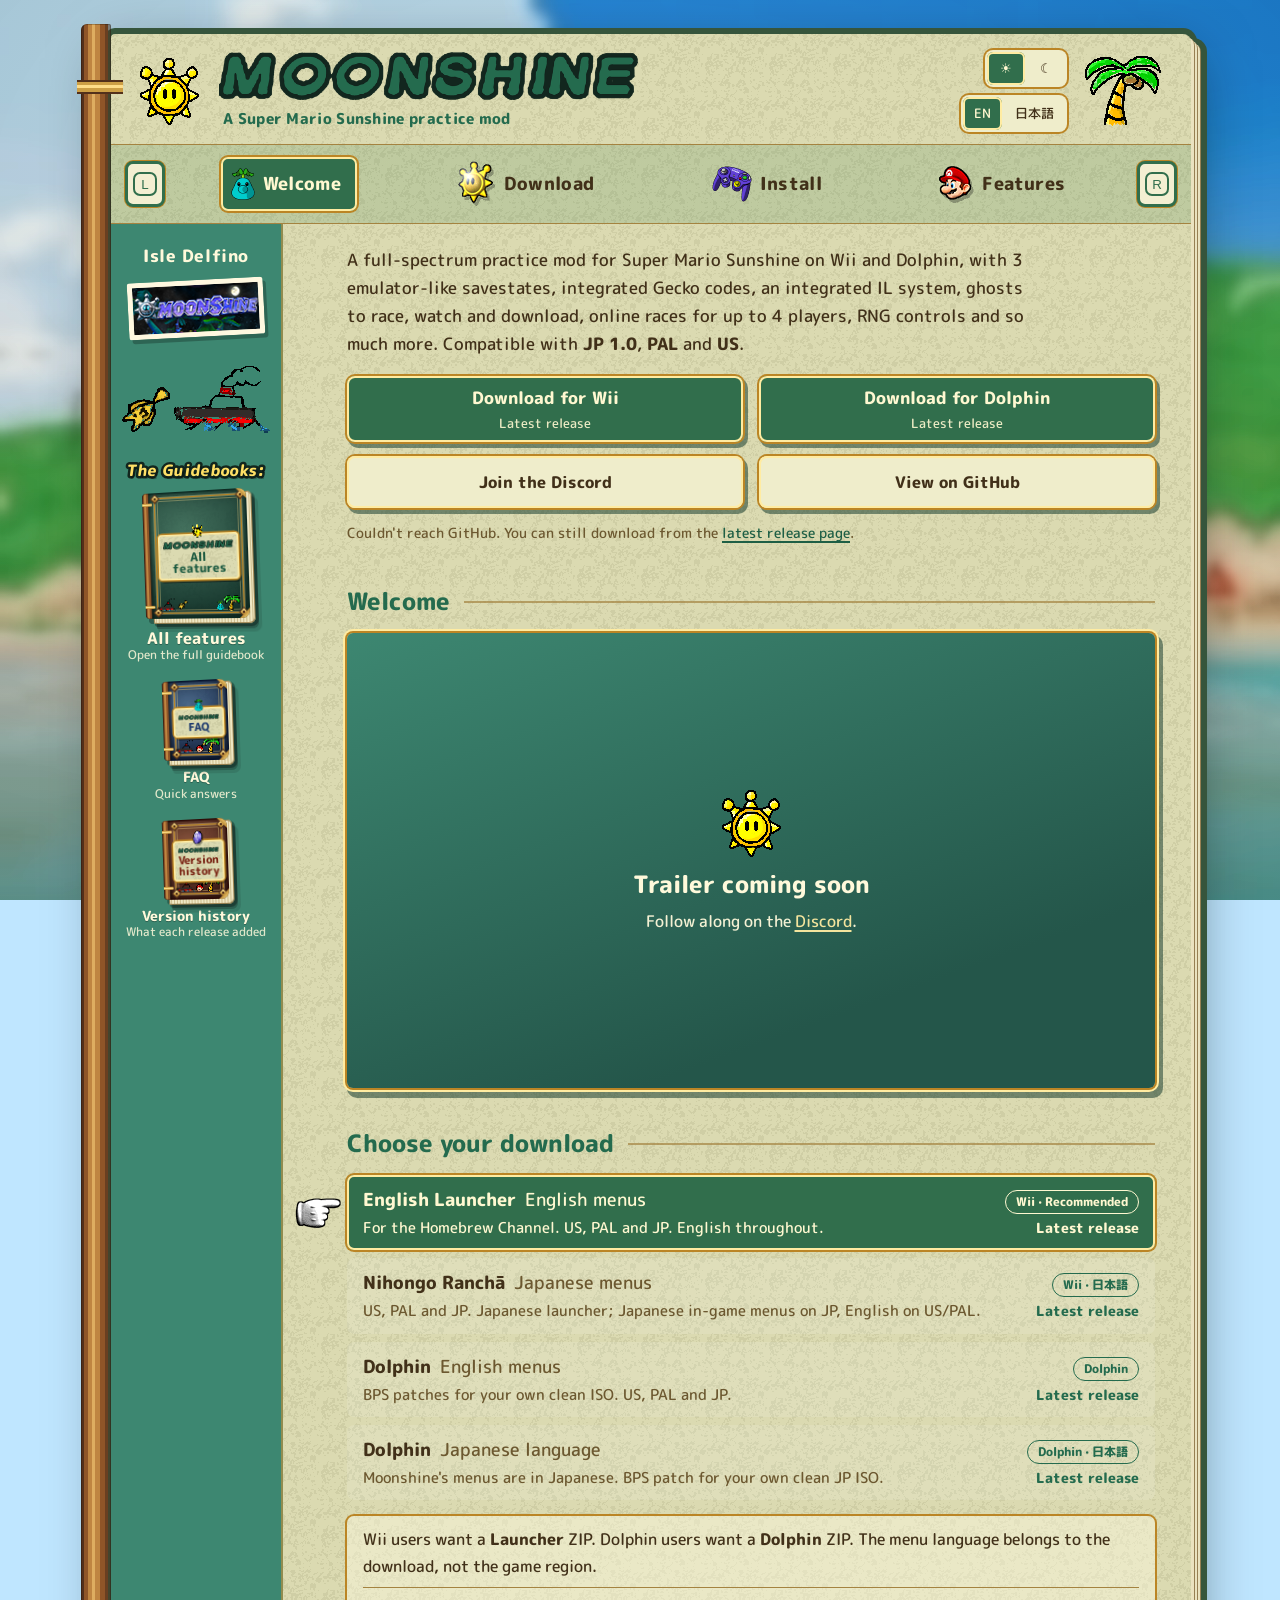
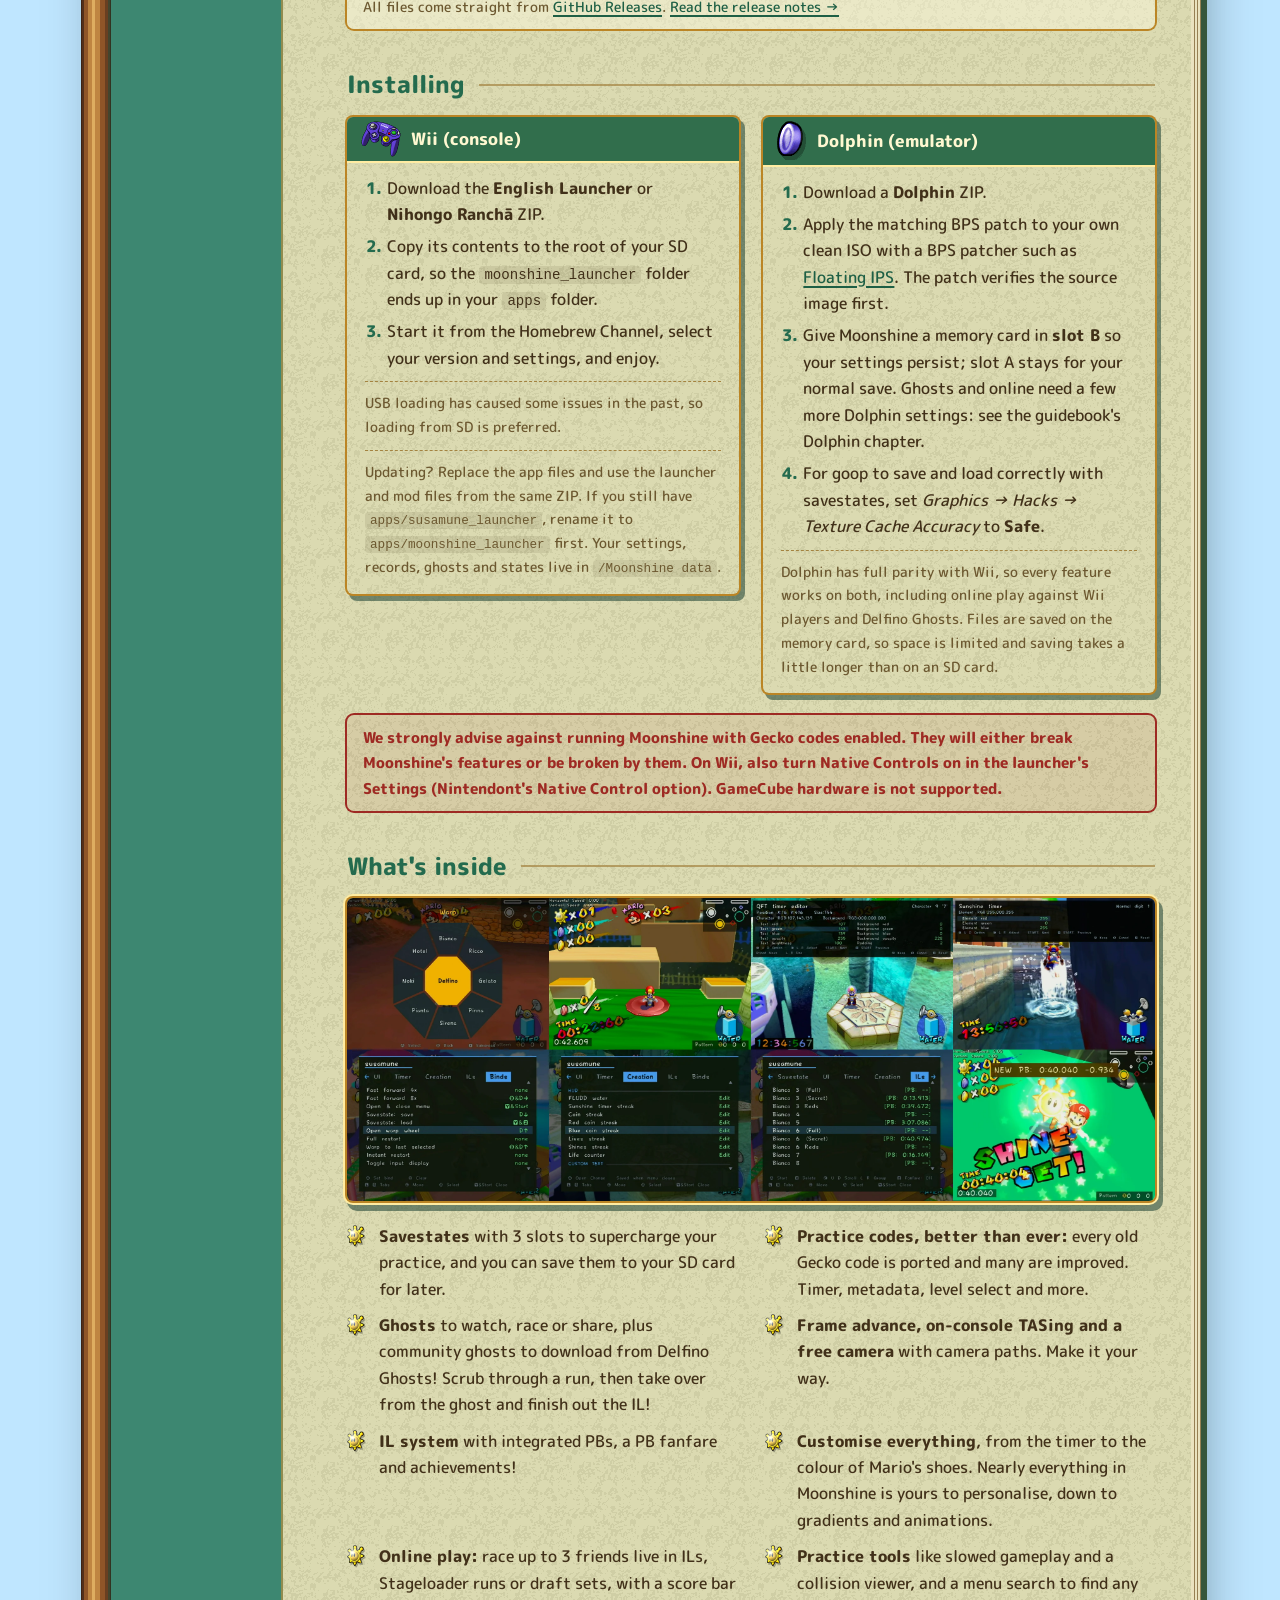
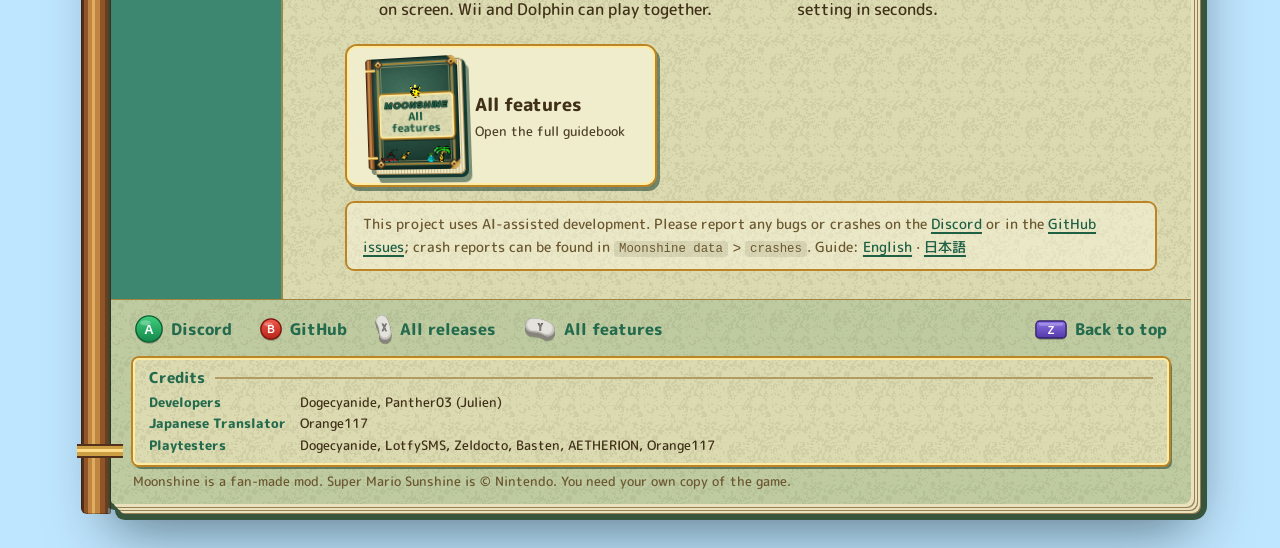
==== commit 74904d7d: "Recut savestates clip, fix free camera caption" ====
--- a/index.html
+++ b/index.html
@@ -416,7 +416,7 @@
 <article class="g-chapter" id="ch-savestates" data-ch="savestates" data-cat="practice" aria-labelledby="h-savestates">
 <div class="g-face g-front"><div class="g-scroll">
 <h2 id="h-savestates" tabindex="-1"><span class="sprite ic-pad" aria-hidden="true"></span><span class="l-en">Savestates</span><span class="l-ja" lang="ja">ステート</span></h2>
-<div class="l-en g-body"><p>Three memory slots, like emulator savestates, on real Wii hardware and in Dolphin. The default shortcuts are <kbd>D-Left</kbd> to save and <kbd>D-Right</kbd> to load.</p><figure class="g-shot"><div class="g-shot-frame"><video class="g-vid" width="960" height="720" data-poster="assets/guide/savestates.webp" muted loop playsinline preload="none" aria-label="Loading states on a real Wii."><source data-src="assets/guide/savestates.webm" type="video/webm"><source data-src="assets/guide/savestates.mp4" type="video/mp4"></video></div><figcaption>Loading states on a real Wii.</figcaption></figure>
+<div class="l-en g-body"><p>Three memory slots, like emulator savestates, on real Wii hardware and in Dolphin. The default shortcuts are <kbd>D-Left</kbd> to save and <kbd>D-Right</kbd> to load.</p><figure class="g-shot"><div class="g-shot-frame"><video class="g-vid" width="960" height="720" data-poster="assets/guide/savestates.webp" muted loop playsinline preload="none" aria-label="Saving states on a real Wii, then loading them back. The run in between is sped up."><source data-src="assets/guide/savestates.webm" type="video/webm"><source data-src="assets/guide/savestates.mp4" type="video/mp4"></video></div><figcaption>Saving states on a real Wii, then loading them back. The run in between is sped up.</figcaption></figure>
 <ul>
 <li><strong>Save to</strong> picks the slot your Save shortcut writes to. <strong>Load from</strong> separately picks what your Load shortcut restores. Change either with A or C-stick Left/Right; choosing a slot doesn't save or load anything. You can Save to State 1 while you keep practising from State 2.</li>
 <li>Each state shows <strong>Saved</strong> or <strong>Empty</strong>. Optional <strong>cycle save slot</strong> and <strong>cycle load slot</strong> shortcuts, and direct save and load shortcuts for State 2 and State 3, can be set in System > Button binds.</li>
@@ -428,7 +428,7 @@
 </ul>
 <h3>Settings on this page</h3>
 <div class="g-tw"><table class="g-table"><thead><tr><th scope="col">Setting</th><th scope="col">Default</th><th scope="col">What it does</th></tr></thead><tbody><tr><td>Save RNG state</td><td>On</td><td>Loading also rewinds the RNG, so patterns such as King Boo's fruit, manta patterns and enemy RNG repeat.</td></tr><tr><td>Savestate feedback</td><td>On</td><td>Shows a message after each successful save or load.</td></tr><tr><td>Savestate errors</td><td>On</td><td>Shows savestate error messages.</td></tr><tr><td>Fast RAM loads (test)</td><td>On</td><td>Skips the payload checks on memory states saved during this boot, so loads are quicker. Off restores the full checks.</td></tr></tbody></table></div></div>
-<div class="l-ja g-body" lang="ja"><p>Wii実機でもDolphinでも使える、エミュレーターのような3つのメモリスロットです。標準のショートカットは <kbd>十字キー左</kbd> で保存、<kbd>十字キー右</kbd> で読込です。</p><figure class="g-shot"><div class="g-shot-frame"><video class="g-vid" width="960" height="720" data-poster="assets/guide/savestates.webp" muted loop playsinline preload="none" aria-label="Wii実機でステートを読み込んでいるところ。"><source data-src="assets/guide/savestates.webm" type="video/webm"><source data-src="assets/guide/savestates.mp4" type="video/mp4"></video></div><figcaption>Wii実機でステートを読み込んでいるところ。</figcaption></figure>
+<div class="l-ja g-body" lang="ja"><p>Wii実機でもDolphinでも使える、エミュレーターのような3つのメモリスロットです。標準のショートカットは <kbd>十字キー左</kbd> で保存、<kbd>十字キー右</kbd> で読込です。</p><figure class="g-shot"><div class="g-shot-frame"><video class="g-vid" width="960" height="720" data-poster="assets/guide/savestates.webp" muted loop playsinline preload="none" aria-label="Wii実機でステートを保存し、読み込んで戻っているところ。途中の移動は早送りです。"><source data-src="assets/guide/savestates.webm" type="video/webm"><source data-src="assets/guide/savestates.mp4" type="video/mp4"></video></div><figcaption>Wii実機でステートを保存し、読み込んで戻っているところ。途中の移動は早送りです。</figcaption></figure>
 <ul>
 <li><strong>Save to（保存先）</strong>で保存するスロットを、<strong>Load from（読込元）</strong>で読み込む対象を別々に選べます。AまたはCスティック左右で切り替え、選ぶだけでは保存・読込は行いません。たとえば Save to を State 1、Load from を State 2 にすると、State 1 を上書きしながら State 2 からの練習を続けられます。</li>
 <li>各ステートには <strong>Saved</strong>（保存済み）または <strong>Empty</strong>（空き）と表示されます。System > Button binds で <strong>cycle save slot</strong> と <strong>cycle load slot</strong> のショートカットや、State 2・State 3 を直接保存・読込するショートカットも設定できます。</li>
@@ -523,7 +523,7 @@
 <article class="g-chapter" id="ch-free-camera" data-ch="free-camera" data-cat="practice" aria-labelledby="h-free-camera">
 <div class="g-face g-front"><div class="g-scroll">
 <h2 id="h-free-camera" tabindex="-1"><span class="sprite ic-pad" aria-hidden="true"></span><span class="l-en">Free camera</span><span class="l-ja" lang="ja">フリーカメラ</span></h2>
-<div class="l-en g-body"><p>Turn it On and gameplay pauses automatically. The camera toggle shortcut is unassigned by default.</p><figure class="g-shot"><div class="g-shot-frame"><video class="g-vid" width="960" height="720" data-poster="assets/guide/freecam.webp" muted loop playsinline preload="none" aria-label="Free camera over Delfino Plaza while gameplay is paused."><source data-src="assets/guide/freecam.webm" type="video/webm"><source data-src="assets/guide/freecam.mp4" type="video/mp4"></video></div><figcaption>Free camera over Delfino Plaza while gameplay is paused.</figcaption></figure>
+<div class="l-en g-body"><p>Turn it On and gameplay pauses automatically. Use <strong>Resume / Pause gameplay</strong> to let the game keep running while you fly around. The camera toggle shortcut is unassigned by default.</p><figure class="g-shot"><div class="g-shot-frame"><video class="g-vid" width="960" height="720" data-poster="assets/guide/freecam.webp" muted loop playsinline preload="none" aria-label="Free camera over Delfino Plaza, with gameplay left running."><source data-src="assets/guide/freecam.webm" type="video/webm"><source data-src="assets/guide/freecam.mp4" type="video/mp4"></video></div><figcaption>Free camera over Delfino Plaza, with gameplay left running.</figcaption></figure>
 <div class="g-tw"><table class="g-table"><thead><tr><th scope="col">Input</th><th scope="col">Camera action</th></tr></thead><tbody><tr><td>Main stick</td><td>Move</td></tr><tr><td>C-stick</td><td>Look</td></tr><tr><td><kbd class="gc gc-l">L</kbd> / <kbd class="gc gc-r">R</kbd> (analog)</td><td>Descend / ascend</td></tr><tr><td>Hold <kbd class="gc gc-x">X</kbd></td><td>Temporary speed boost</td></tr></tbody></table></div>
 <div class="g-tw"><table class="g-table"><thead><tr><th scope="col">Option</th><th scope="col">What it does</th></tr></thead><tbody><tr><td><strong>Movement speed</strong></td><td>0.25×, 0.5×, 1×, 2× or 4×. Default 1×.</td></tr><tr><td><strong>Look sensitivity</strong></td><td>C-stick turning speed, 0.25× to 4×.</td></tr><tr><td><strong>Camera smoothing</strong></td><td>Off (default), or 0.1 to 1.5 seconds of easing in 0.1 second steps.</td></tr><tr><td><strong>Reverse sideways</strong></td><td>Flips main stick left/right movement only. Default Off.</td></tr><tr><td><strong>Hide all HUD</strong></td><td>Hides game and Moonshine overlays while the camera is On. You can still open the menu.</td></tr><tr><td><strong>Resume / Pause gameplay</strong></td><td>Run the game at normal speed while the camera stays free, or stop it again.</td></tr><tr><td><strong>Recenter</strong></td><td>Returns to the retail camera's view.</td></tr><tr><td><strong>Camera path</strong></td><td>Save camera views and play a timed path between them. See below.</td></tr></tbody></table></div>
 <ul>
@@ -533,7 +533,7 @@
 <h3>Camera path</h3>
 <p>Save up to <strong>16 views</strong> and let the camera fly between them. Each view keeps the camera's position, direction and field of view. Paths last for the current session: leaving the area clears them, and they aren't saved or exported.</p>
 <div class="g-tw"><table class="g-table"><thead><tr><th scope="col">Row</th><th scope="col">What it does</th></tr></thead><tbody><tr><td><strong>Add keyframe</strong></td><td>Saves the current view. Move, then add another.</td></tr><tr><td><strong>Play path</strong></td><td>Plays from the first view. Opening the menu holds playback.</td></tr><tr><td><strong>Selected keyframe</strong></td><td>C-stick Left / Right chooses a view to edit.</td></tr><tr><td><strong>Go to / Replace / Delete keyframe</strong></td><td>Jump to the selected view, overwrite it with the current one, or remove it.</td></tr><tr><td><strong>Travel time</strong></td><td>How long the camera takes to arrive at the selected view, 0.5 to 60 seconds. The first view's time only applies when looping.</td></tr><tr><td><strong>Easing</strong></td><td>Smooth eases in and out; Linear keeps a steady pace.</td></tr><tr><td><strong>Loop</strong></td><td>Returns to the first view and plays again.</td></tr></tbody></table></div></div>
-<div class="l-ja g-body" lang="ja"><p>Onにすると、通常のゲームプレイを自動で一時停止します。切り替え用ショートカットは標準では未設定です。</p><figure class="g-shot"><div class="g-shot-frame"><video class="g-vid" width="960" height="720" data-poster="assets/guide/freecam.webp" muted loop playsinline preload="none" aria-label="ゲームを止めたまま、フリーカメラで Delfino 広場の上を飛んでいるところ。"><source data-src="assets/guide/freecam.webm" type="video/webm"><source data-src="assets/guide/freecam.mp4" type="video/mp4"></video></div><figcaption>ゲームを止めたまま、フリーカメラで Delfino 広場の上を飛んでいるところ。</figcaption></figure>
+<div class="l-ja g-body" lang="ja"><p>Onにすると、通常のゲームプレイを自動で一時停止します。<strong>Resume / Pause gameplay</strong> で、ゲームを動かしたままカメラを動かせます。切り替え用ショートカットは標準では未設定です。</p><figure class="g-shot"><div class="g-shot-frame"><video class="g-vid" width="960" height="720" data-poster="assets/guide/freecam.webp" muted loop playsinline preload="none" aria-label="ゲームを動かしたまま、フリーカメラで Delfino 広場の上を飛んでいるところ。"><source data-src="assets/guide/freecam.webm" type="video/webm"><source data-src="assets/guide/freecam.mp4" type="video/mp4"></video></div><figcaption>ゲームを動かしたまま、フリーカメラで Delfino 広場の上を飛んでいるところ。</figcaption></figure>
 <div class="g-tw"><table class="g-table"><thead><tr><th scope="col">操作</th><th scope="col">カメラ</th></tr></thead><tbody><tr><td>メインスティック</td><td>移動</td></tr><tr><td>Cスティック</td><td>視点</td></tr><tr><td><kbd class="gc gc-l">L</kbd> / <kbd class="gc gc-r">R</kbd>（アナログ）</td><td>下降・上昇</td></tr><tr><td><kbd class="gc gc-x">X</kbd> を押す</td><td>一時的に加速</td></tr></tbody></table></div>
 <div class="g-tw"><table class="g-table"><thead><tr><th scope="col">設定</th><th scope="col">機能</th></tr></thead><tbody><tr><td><strong>Movement speed</strong></td><td>0.25倍、0.5倍、1倍、2倍、4倍。標準は1倍。</td></tr><tr><td><strong>Look sensitivity</strong></td><td>Cスティックによる視点の回転速度。0.25～4倍。</td></tr><tr><td><strong>Camera smoothing</strong></td><td>Off（標準）、または0.1～1.5秒を0.1秒刻みで補間。</td></tr><tr><td><strong>Reverse sideways</strong></td><td>メインスティックの左右移動だけを反転します。標準はOff。</td></tr><tr><td><strong>Hide all HUD</strong></td><td>カメラがOnの間、ゲームとMoonshineの表示を隠します。メニューは開けます。</td></tr><tr><td><strong>Resume / Pause gameplay</strong></td><td>カメラを自由にしたままゲームを通常速度で動かす、または再び止めます。</td></tr><tr><td><strong>Recenter</strong></td><td>ゲーム本来の視点へ戻します。</td></tr><tr><td><strong>Camera path</strong></td><td>カメラの視点を保存し、その間を時間指定で移動させます。下記参照。</td></tr></tbody></table></div>
 <ul>
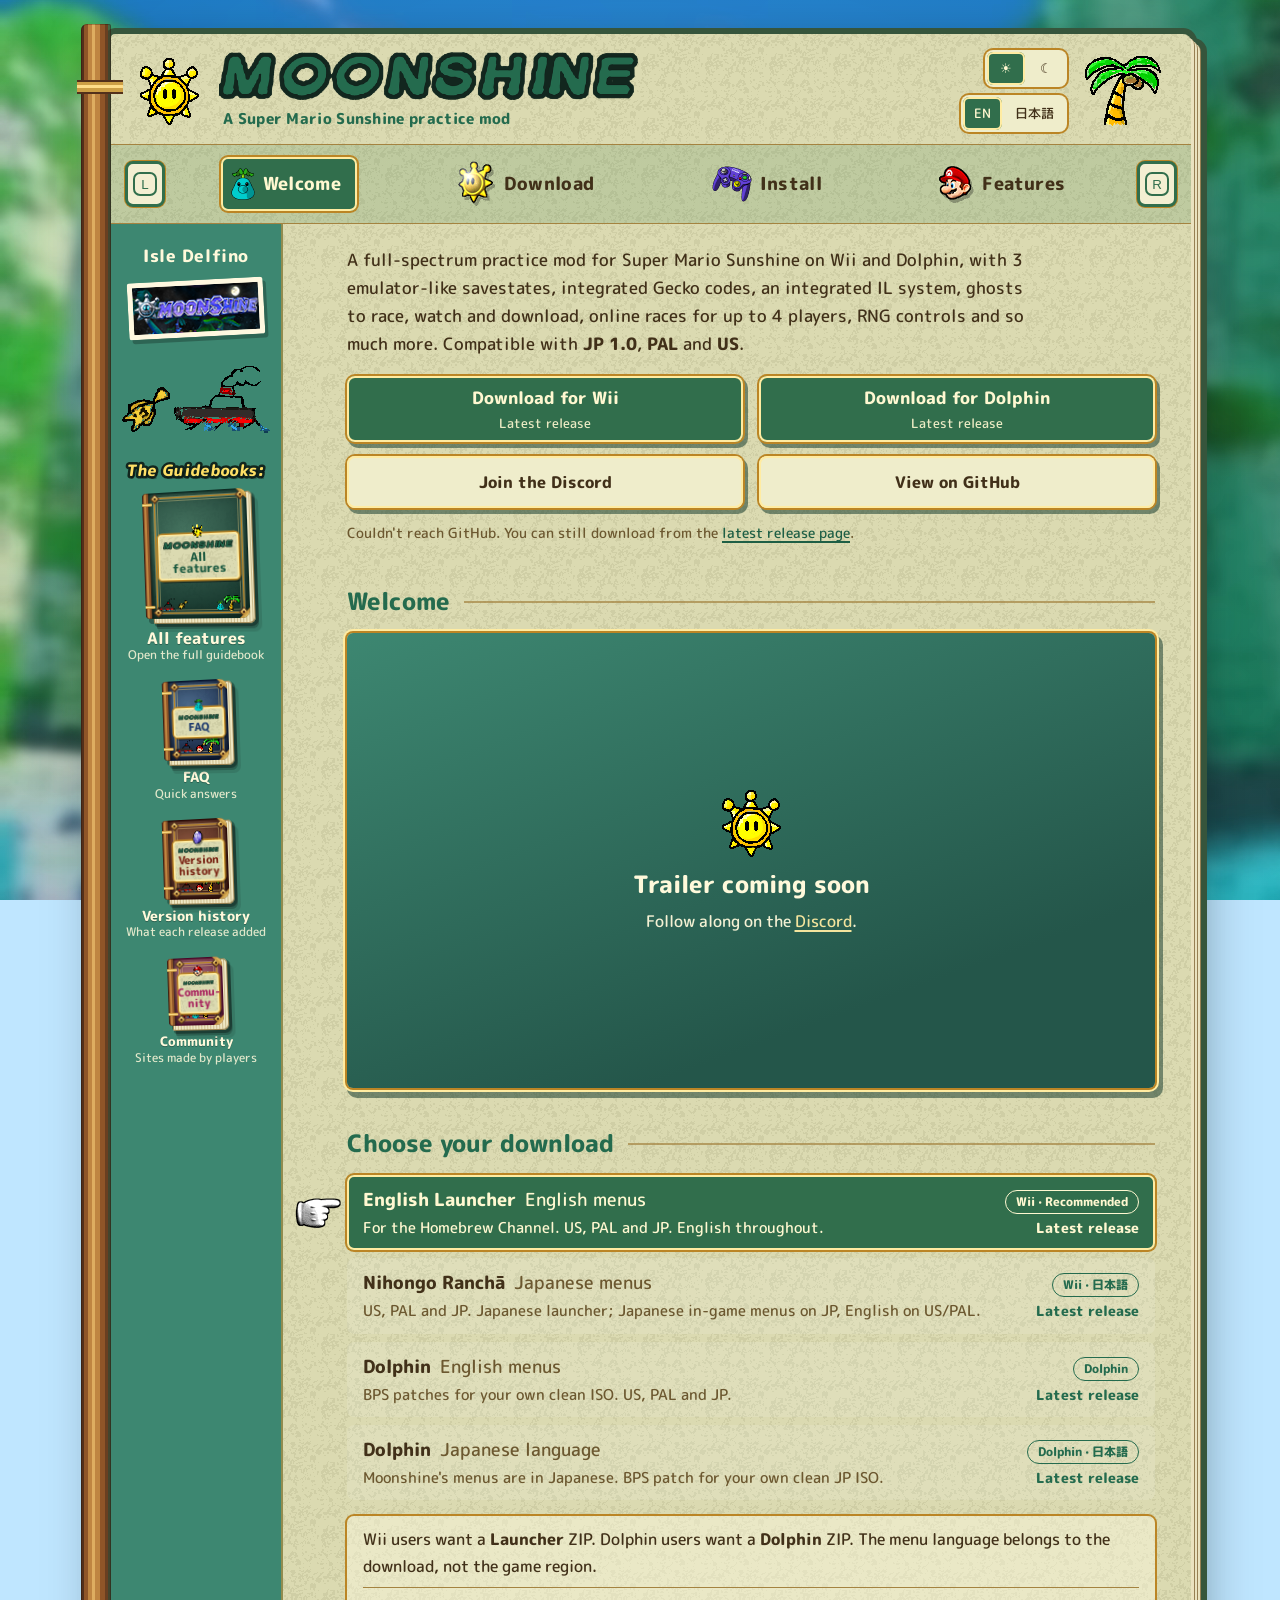
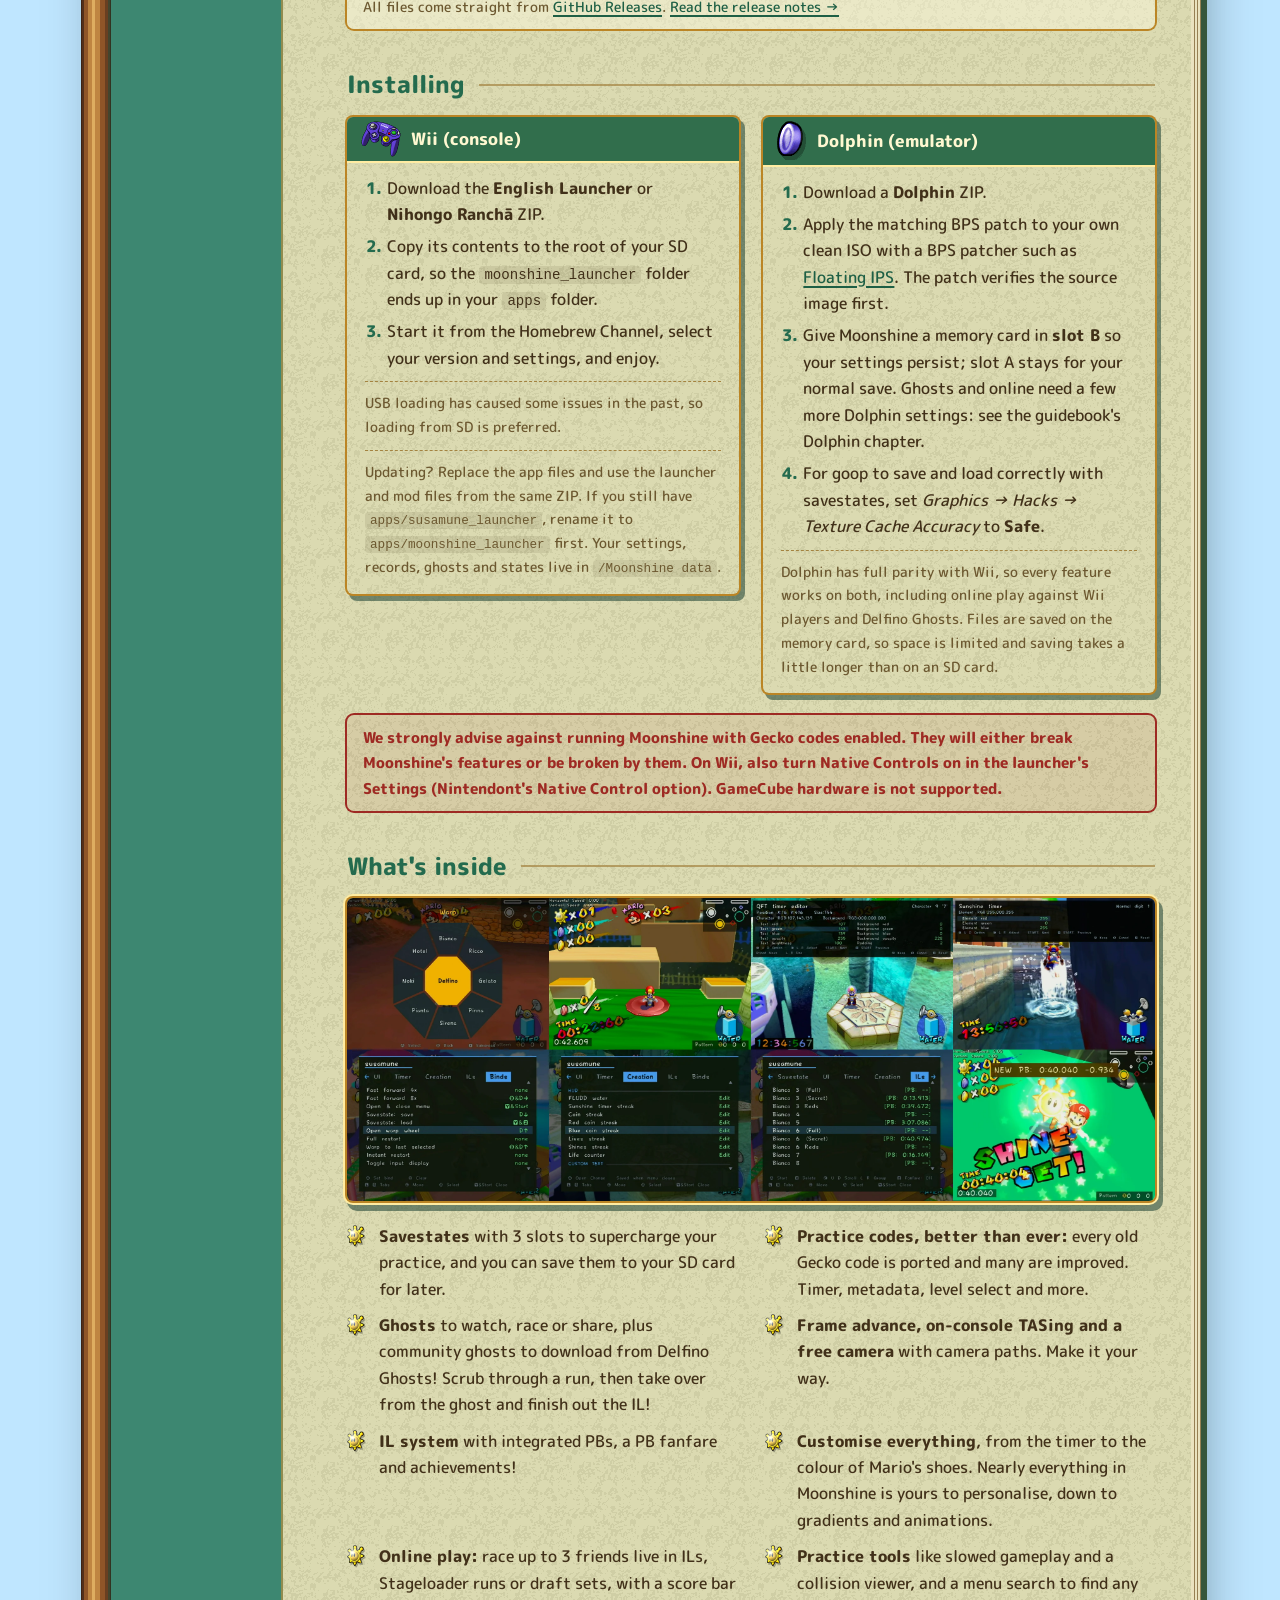
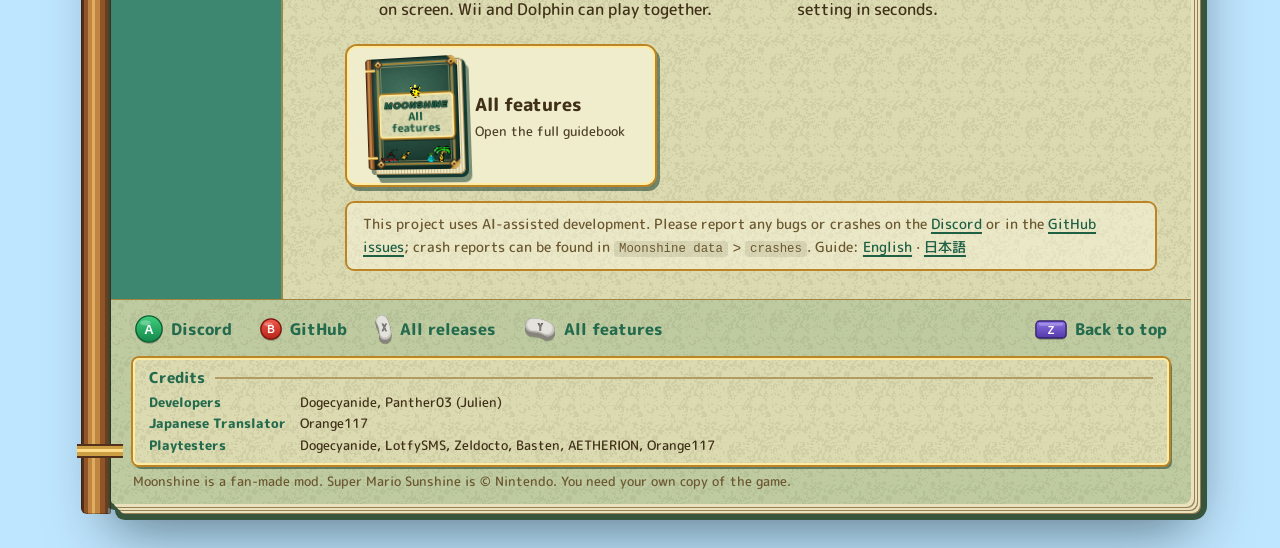
==== commit a7a05984: "Add the Community book: live player-made sites, IL leaderboards and the speedrunning Discord" ====
--- a/index.html
+++ b/index.html
@@ -95,6 +95,10 @@
               <span class="bk-slot" aria-hidden="true"><span class="bk"><span class="bk-pages"></span><!--hcover--><span class="gbc gbc-hist"><span class="gbc-art"><span class="gbc-spine"></span><span class="gbc-frame"></span><span class="gbc-orn o1"></span><span class="gbc-orn o2"></span><span class="gbc-orn o3"></span><span class="gbc-orn o4"></span><span class="gbc-corner k1"></span><span class="gbc-corner k2"></span><span class="gbc-panel"><span class="sprite gbc-shine gbc-coin"></span><img class="gbc-wm" src="assets/menu/title-light.png" alt="" width="764" height="92"><span class="gbc-title"><span class="l-en">Release notes</span><span class="l-ja" lang="ja">リリースノート</span></span><span class="gbc-sub"><span class="l-en">Version history</span><span class="l-ja" lang="ja">バージョン<wbr>履歴</span></span></span><span class="sprite gbc-ship"></span><span class="sprite gbc-fish"></span><span class="sprite gbc-mario"></span><span class="sprite gbc-palm"></span></span></span><!--/hcover--></span></span>
               <span class="bookbtn-text"><span class="btn-label" data-i18n="verHist">Version history</span><span class="btn-meta" data-i18n="verHistMeta">What each release added</span></span>
             </a>
+            <a class="bookbtn bookbtn-side bookbtn-comm" href="#community">
+              <span class="bk-slot" aria-hidden="true"><span class="bk"><span class="bk-pages"></span><!--ccover--><span class="gbc gbc-comm"><span class="gbc-art"><span class="gbc-spine"></span><span class="gbc-frame"></span><span class="gbc-orn o1"></span><span class="gbc-orn o2"></span><span class="gbc-orn o3"></span><span class="gbc-orn o4"></span><span class="gbc-corner k1"></span><span class="gbc-corner k2"></span><span class="gbc-panel"><span class="sprite gbc-shine gbc-cm"></span><img class="gbc-wm" src="assets/menu/title-light.png" alt="" width="764" height="92"><span class="gbc-title"><span class="l-en">Made by friends</span><span class="l-ja" lang="ja">仲間たちの作品</span></span><span class="gbc-sub"><span class="l-en">Commu&shy;nity</span><span class="l-ja" lang="ja">コミュ<wbr>ニティ</span></span></span><span class="sprite gbc-ship"></span><span class="sprite gbc-fish"></span><span class="sprite gbc-pianta"></span><span class="sprite gbc-palm"></span><span class="gbc-confetti" aria-hidden="true"></span></span></span><!--/ccover--></span></span>
+              <span class="bookbtn-text"><span class="btn-label" data-i18n="comm">Community</span><span class="btn-meta" data-i18n="commMeta">Sites made by players</span></span>
+            </a>
           </nav>
         </div>
       </aside>
@@ -127,6 +131,10 @@
             <a class="bookbtn bookbtn-hist" href="#history">
               <span class="bk-slot" aria-hidden="true"><span class="bk"><span class="bk-pages"></span><!--hcover--><span class="gbc gbc-hist"><span class="gbc-art"><span class="gbc-spine"></span><span class="gbc-frame"></span><span class="gbc-orn o1"></span><span class="gbc-orn o2"></span><span class="gbc-orn o3"></span><span class="gbc-orn o4"></span><span class="gbc-corner k1"></span><span class="gbc-corner k2"></span><span class="gbc-panel"><span class="sprite gbc-shine gbc-coin"></span><img class="gbc-wm" src="assets/menu/title-light.png" alt="" width="764" height="92"><span class="gbc-title"><span class="l-en">Release notes</span><span class="l-ja" lang="ja">リリースノート</span></span><span class="gbc-sub"><span class="l-en">Version history</span><span class="l-ja" lang="ja">バージョン<wbr>履歴</span></span></span><span class="sprite gbc-ship"></span><span class="sprite gbc-fish"></span><span class="sprite gbc-mario"></span><span class="sprite gbc-palm"></span></span></span><!--/hcover--></span></span>
               <span class="bookbtn-text"><span class="btn-label" data-i18n="verHist">Version history</span><span class="btn-meta" data-i18n="verHistMeta">What each release added</span></span>
+            </a>
+            <a class="bookbtn bookbtn-comm" href="#community">
+              <span class="bk-slot" aria-hidden="true"><span class="bk"><span class="bk-pages"></span><!--ccover--><span class="gbc gbc-comm"><span class="gbc-art"><span class="gbc-spine"></span><span class="gbc-frame"></span><span class="gbc-orn o1"></span><span class="gbc-orn o2"></span><span class="gbc-orn o3"></span><span class="gbc-orn o4"></span><span class="gbc-corner k1"></span><span class="gbc-corner k2"></span><span class="gbc-panel"><span class="sprite gbc-shine gbc-cm"></span><img class="gbc-wm" src="assets/menu/title-light.png" alt="" width="764" height="92"><span class="gbc-title"><span class="l-en">Made by friends</span><span class="l-ja" lang="ja">仲間たちの作品</span></span><span class="gbc-sub"><span class="l-en">Commu&shy;nity</span><span class="l-ja" lang="ja">コミュ<wbr>ニティ</span></span></span><span class="sprite gbc-ship"></span><span class="sprite gbc-fish"></span><span class="sprite gbc-pianta"></span><span class="sprite gbc-palm"></span><span class="gbc-confetti" aria-hidden="true"></span></span></span><!--/ccover--></span></span>
+              <span class="bookbtn-text"><span class="btn-label" data-i18n="comm">Community</span><span class="btn-meta" data-i18n="commMeta">Sites made by players</span></span>
             </a>
           </nav>
           <p id="release-info" class="release-info" data-i18n="fetching">Fetching latest release…</p>
@@ -2748,6 +2756,178 @@
     </div>
   </div>
   <!-- FAQ:END -->
+  <!-- COMMUNITY:START (generated by /workspace/guide/build_community.py, edit community_content.py there) -->
+  <div class="gb gb-comm" id="community" aria-labelledby="cb-title">
+    <div class="gb-scrim" aria-hidden="true"></div>
+    <div class="book gb-book">
+      <header class="book-head">
+        <span class="sprite head-shine" aria-hidden="true"></span>
+        <div class="head-title">
+          <p class="g-wm"><img class="wordmark wm-light" src="assets/menu/title-light.png" alt="Moonshine" width="764" height="92"><img class="wordmark wm-dark" src="assets/menu/title-dark.png" alt="" aria-hidden="true" width="764" height="92"></p>
+          <p class="tagline g-title" id="cb-title" data-i18n="cHeading">Made by the community</p>
+        </div>
+        <div class="top-controls">
+          <button type="button" class="gb-close" data-gb-close aria-label="Close the book" data-i18n-aria="gClose"><span class="glyph glyph-b" aria-hidden="true">B</span><span data-i18n="gClose">Close the book</span></button>
+          <div class="toggle lang-toggle" role="group" aria-label="Language / 言語">
+            <button type="button" data-lang="en" aria-pressed="true" lang="en">EN</button>
+            <button type="button" data-lang="ja" aria-pressed="false" lang="ja">日本語</button>
+          </div>
+        </div>
+        <span class="sprite palm" aria-hidden="true"></span>
+      </header>
+
+      <nav class="tabs" aria-label="Sections" data-i18n-aria="cTabs">
+        <button type="button" class="shoulder" data-step="-1" aria-label="Previous section" data-i18n-aria="cPrevCat"><span aria-hidden="true">L</span></button>
+        <div class="tab-list">
+          <a class="tab" href="#community/durian-clicker" data-cat="play"><span class="sprite ic-pianta" aria-hidden="true"></span><span class="l-en">Play</span><span class="l-ja" lang="ja">遊ぶ</span></a>
+          <a class="tab" href="#community/moonshine-skins" data-cat="skins"><span class="sprite ic-mario" aria-hidden="true"></span><span class="l-en">Skins</span><span class="l-ja" lang="ja">スキン</span></a>
+          <a class="tab" href="#community/delfino-ghosts" data-cat="ghosts"><span class="sprite ic-pad" aria-hidden="true"></span><span class="l-en">Ghosts</span><span class="l-ja" lang="ja">ゴースト</span></a>
+          <a class="tab" href="#community/il-viewer" data-cat="speed"><span class="sprite ic-coin" aria-hidden="true"></span><span class="l-en">Speedrunning</span><span class="l-ja" lang="ja">スピードラン</span></a>
+        </div>
+        <button type="button" class="shoulder" data-step="1" aria-label="Next section" data-i18n-aria="cNextCat"><span aria-hidden="true">R</span></button>
+      </nav>
+
+      <div class="page g-page">
+        <nav class="g-side" aria-label="Sites" data-i18n-aria="cChLabel">
+          <div class="g-side-inner">
+            <div class="g-group" data-cat="play"><p class="g-group-title"><span class="l-en">Play</span><span class="l-ja" lang="ja">遊ぶ</span></p><ol class="g-list"><li><a class="g-ch" href="#community/durian-clicker" data-ch="durian-clicker"><span class="l-en">Durian Clicker</span><span class="l-ja" lang="ja">Durian Clicker</span></a></li></ol></div>
+            <div class="g-group" data-cat="skins"><p class="g-group-title"><span class="l-en">Skins</span><span class="l-ja" lang="ja">スキン</span></p><ol class="g-list"><li><a class="g-ch" href="#community/moonshine-skins" data-ch="moonshine-skins"><span class="l-en">Moonshine Skins</span><span class="l-ja" lang="ja">Moonshine Skins</span></a></li></ol></div>
+            <div class="g-group" data-cat="ghosts"><p class="g-group-title"><span class="l-en">Ghosts</span><span class="l-ja" lang="ja">ゴースト</span></p><ol class="g-list"><li><a class="g-ch" href="#community/delfino-ghosts" data-ch="delfino-ghosts"><span class="l-en">Delfino Ghosts</span><span class="l-ja" lang="ja">Delfino Ghosts</span></a></li><li><a class="g-ch" href="#community/ghost-viewer" data-ch="ghost-viewer"><span class="l-en">Ghost Viewer</span><span class="l-ja" lang="ja">ゴーストビューア</span></a></li></ol></div>
+            <div class="g-group" data-cat="speed"><p class="g-group-title"><span class="l-en">Speedrunning</span><span class="l-ja" lang="ja">スピードラン</span></p><ol class="g-list"><li><a class="g-ch" href="#community/il-viewer" data-ch="il-viewer"><span class="l-en">IL Leaderboards</span><span class="l-ja" lang="ja">ILランキング</span></a></li><li><a class="g-ch" href="#community/smsr-discord" data-ch="smsr-discord"><span class="l-en">Speedrunning Discord</span><span class="l-ja" lang="ja">スピードランDiscord</span></a></li></ol></div>
+            <div class="doodles g-doodles" aria-hidden="true"><span class="sprite fish"></span><span class="sprite ship"></span></div>
+          </div>
+        </nav>
+
+        <div class="content g-content"><div class="g-stage">
+<article class="g-chapter c-page" id="cch-durian-clicker" data-ch="durian-clicker" data-cat="play" aria-labelledby="ch-durian-clicker">
+<div class="g-face g-front"><div class="g-scroll">
+<h2 id="ch-durian-clicker" tabindex="-1"><span class="sprite ic-pianta" aria-hidden="true"></span><span class="l-en">Durian Clicker</span><span class="l-ja" lang="ja">Durian Clicker</span></h2>
+<p class="c-by"><span class="g-where"><span class="l-en">Made by</span><span class="l-ja" lang="ja">作者</span></span><strong>Zeldocto</strong></p>
+<figure class="c-screen" data-src="https://zeldocto.github.io/durian-clicker/" data-live="all" data-title="Durian Clicker">
+<div class="c-bar" aria-hidden="true"><span class="c-dots"><i></i><i></i><i></i></span><span class="c-url">zeldocto.github.io/durian-clicker</span></div>
+<div class="c-view"><picture><source media="(max-width:600px)" srcset="assets/community/durian-m.webp" width="780" height="1200"><img class="c-shot" src="assets/community/durian.webp" alt="" width="960" height="600" loading="lazy" decoding="async"></picture></div>
+</figure>
+<div class="l-en g-body"><p>A clicker game set on Isle Delfino. Click the durian to collect it, hire Piantas to collect for you, and work your way up to Shines and blue coins.</p>
+<p>You can play it right here on the page.</p></div>
+<div class="l-ja g-body" lang="ja"><p>イスラ・デルフィーノが舞台のクリッカーゲーム。ドリアンをクリックして集め、モンテ族を雇って代わりに集めてもらい、シャインや青コインを目指します。</p>
+<p>このページの中でそのまま遊べます。</p></div>
+<p class="c-actions"><a class="btn btn-primary c-open" href="https://zeldocto.github.io/durian-clicker/" target="_blank" rel="noopener"><span class="l-en">Open site</span><span class="l-ja" lang="ja">サイトを開く</span><span class="c-ext" aria-hidden="true">↗</span></a></p>
+<div class="help g-help"><p><span class="l-en">The game stops when you turn the page or close the book. Progress made here is saved in this browser, separately from the full site.</span><span class="l-ja" lang="ja">ページをめくるか本を閉じるとゲームは止まります。ここでの進行はこのブラウザに保存され、サイト本体とは別に記録されます。</span></p></div>
+<nav class="g-pn" aria-label="Previous and next site" data-i18n-aria="cPnLabel"><span></span><a class="g-next" href="#community/moonshine-skins" rel="next"><span class="g-pn-k"><span class="l-en">Next</span><span class="l-ja" lang="ja">次へ</span></span><span class="l-en">Moonshine Skins</span><span class="l-ja" lang="ja">Moonshine Skins</span></a></nav>
+</div><span class="g-folio" aria-hidden="true">1 / 6</span><span class="g-shade" aria-hidden="true"></span></div>
+<div class="g-face g-back" aria-hidden="true"></div>
+</article>
+<article class="g-chapter c-page" id="cch-moonshine-skins" data-ch="moonshine-skins" data-cat="skins" aria-labelledby="ch-moonshine-skins">
+<div class="g-face g-front"><div class="g-scroll">
+<h2 id="ch-moonshine-skins" tabindex="-1"><span class="sprite ic-mario" aria-hidden="true"></span><span class="l-en">Moonshine Skins</span><span class="l-ja" lang="ja">Moonshine Skins</span></h2>
+<p class="c-by"><span class="g-where"><span class="l-en">Made by</span><span class="l-ja" lang="ja">作者</span></span><strong>Zeldocto</strong></p>
+<figure class="c-screen" data-src="https://zeldocto.github.io/moonshine-customs/" data-live="wide" data-title="Moonshine Skins">
+<div class="c-bar" aria-hidden="true"><span class="c-dots"><i></i><i></i><i></i></span><span class="c-url">zeldocto.github.io/moonshine-customs</span></div>
+<div class="c-view"><picture><source media="(max-width:600px)" srcset="assets/community/skins-m.webp" width="780" height="1200"><img class="c-shot" src="assets/community/skins.webp" alt="" width="960" height="600" loading="lazy" decoding="async"></picture></div>
+</figure>
+<div class="l-en g-body"><p>Colour skins for Mario and FLUDD, made and shared by players. Preview each one on a 3D Mario you can drag around, then download it and follow the short steps on the site to add it to your SD card.</p>
+<p>You can upload your own skins too.</p></div>
+<div class="l-ja g-body" lang="ja"><p>プレイヤーが作って共有している、マリオとポンプのカラースキン集です。ドラッグで回せる3Dのマリオで見た目を確かめ、ダウンロードしたらサイトの手順どおりにSDカードへ入れます。</p>
+<p>自分のスキンもアップロードできます。</p></div>
+<p class="c-actions"><a class="btn btn-primary c-open" href="https://zeldocto.github.io/moonshine-customs/" target="_blank" rel="noopener"><span class="l-en">Open site</span><span class="l-ja" lang="ja">サイトを開く</span><span class="c-ext" aria-hidden="true">↗</span></a></p>
+<div class="help g-help"><p><span class="l-en">For uploading or signing in, use Open site.</span><span class="l-ja" lang="ja">アップロードやサインインは「サイトを開く」からどうぞ。</span></p></div>
+<nav class="g-pn" aria-label="Previous and next site" data-i18n-aria="cPnLabel"><a class="g-prev" href="#community/durian-clicker" rel="prev"><span class="g-pn-k"><span class="l-en">Previous</span><span class="l-ja" lang="ja">前へ</span></span><span class="l-en">Durian Clicker</span><span class="l-ja" lang="ja">Durian Clicker</span></a><a class="g-next" href="#community/delfino-ghosts" rel="next"><span class="g-pn-k"><span class="l-en">Next</span><span class="l-ja" lang="ja">次へ</span></span><span class="l-en">Delfino Ghosts</span><span class="l-ja" lang="ja">Delfino Ghosts</span></a></nav>
+</div><span class="g-folio" aria-hidden="true">2 / 6</span><span class="g-shade" aria-hidden="true"></span></div>
+<div class="g-face g-back" aria-hidden="true"></div>
+</article>
+<article class="g-chapter c-page" id="cch-delfino-ghosts" data-ch="delfino-ghosts" data-cat="ghosts" aria-labelledby="ch-delfino-ghosts">
+<div class="g-face g-front"><div class="g-scroll">
+<h2 id="ch-delfino-ghosts" tabindex="-1"><span class="sprite ic-pad" aria-hidden="true"></span><span class="l-en">Delfino Ghosts</span><span class="l-ja" lang="ja">Delfino Ghosts</span></h2>
+<p class="c-by"><span class="g-where"><span class="l-en">Made by</span><span class="l-ja" lang="ja">作者</span></span><strong>Zeldocto</strong></p>
+<figure class="c-screen" data-src="https://zeldocto.github.io/delfino-ghosts/" data-live="wide" data-title="Delfino Ghosts">
+<div class="c-bar" aria-hidden="true"><span class="c-dots"><i></i><i></i><i></i></span><span class="c-url">zeldocto.github.io/delfino-ghosts</span></div>
+<div class="c-view"><picture><source media="(max-width:600px)" srcset="assets/community/ghosts-m.webp" width="780" height="1200"><img class="c-shot" src="assets/community/ghosts.webp" alt="" width="960" height="600" loading="lazy" decoding="async"></picture></div>
+</figure>
+<div class="l-en g-body"><p>The community archive of Moonshine ghosts. Browse recent runs by level, download the ones you want to race, or sign in to upload your own.</p>
+<p>It is the same archive you reach in game from <strong>Ghosts > Get ghosts > Delfino Ghosts</strong>.</p></div>
+<div class="l-ja g-body" lang="ja"><p>Moonshineのゴーストを集めたコミュニティのアーカイブです。最近のランをレベルごとに見て、競いたいゴーストをダウンロードしたり、サインインして自分のゴーストをアップロードしたりできます。</p>
+<p>ゲーム内の <strong>Ghosts > ゴーストを入手 > Delfino Ghosts</strong> と同じアーカイブです。</p></div>
+<p class="c-actions"><a class="btn btn-primary c-open" href="https://zeldocto.github.io/delfino-ghosts/" target="_blank" rel="noopener"><span class="l-en">Open site</span><span class="l-ja" lang="ja">サイトを開く</span><span class="c-ext" aria-hidden="true">↗</span></a></p>
+<div class="help g-help"><p><span class="l-en">For signing in or linking your account, use Open site.</span><span class="l-ja" lang="ja">サインインやアカウントの連携は「サイトを開く」からどうぞ。</span></p><p class="lead"><span class="g-where"><span class="l-en">In the FAQ</span><span class="l-ja" lang="ja">FAQでは</span></span><strong class="l-en"><a href="#faq/delfino-ghosts">Delfino Ghosts in game</a></strong><strong class="l-ja" lang="ja"><a href="#faq/delfino-ghosts">ゲーム内の Delfino Ghosts</a></strong></p></div>
+<nav class="g-pn" aria-label="Previous and next site" data-i18n-aria="cPnLabel"><a class="g-prev" href="#community/moonshine-skins" rel="prev"><span class="g-pn-k"><span class="l-en">Previous</span><span class="l-ja" lang="ja">前へ</span></span><span class="l-en">Moonshine Skins</span><span class="l-ja" lang="ja">Moonshine Skins</span></a><a class="g-next" href="#community/ghost-viewer" rel="next"><span class="g-pn-k"><span class="l-en">Next</span><span class="l-ja" lang="ja">次へ</span></span><span class="l-en">Ghost Viewer</span><span class="l-ja" lang="ja">ゴーストビューア</span></a></nav>
+</div><span class="g-folio" aria-hidden="true">3 / 6</span><span class="g-shade" aria-hidden="true"></span></div>
+<div class="g-face g-back" aria-hidden="true"></div>
+</article>
+<article class="g-chapter c-page" id="cch-ghost-viewer" data-ch="ghost-viewer" data-cat="ghosts" aria-labelledby="ch-ghost-viewer">
+<div class="g-face g-front"><div class="g-scroll">
+<h2 id="ch-ghost-viewer" tabindex="-1"><span class="sprite ic-pad" aria-hidden="true"></span><span class="l-en">Ghost Viewer</span><span class="l-ja" lang="ja">ゴーストビューア</span></h2>
+<p class="c-by"><span class="g-where"><span class="l-en">Made by</span><span class="l-ja" lang="ja">作者</span></span><strong>Aetherion</strong></p>
+<figure class="c-screen" data-src="https://aetherion28.github.io/moonshine-ghost-viewer-v2/" data-live="wide" data-title="Ghost Viewer">
+<div class="c-bar" aria-hidden="true"><span class="c-dots"><i></i><i></i><i></i></span><span class="c-url">aetherion28.github.io/moonshine-ghost-viewer-v2</span></div>
+<div class="c-view"><picture><source media="(max-width:600px)" srcset="assets/community/viewer-m.webp" width="780" height="1200"><img class="c-shot" src="assets/community/viewer.webp" alt="" width="960" height="600" loading="lazy" decoding="async"></picture></div>
+</figure>
+<div class="l-en g-body"><p>Watch Moonshine ghosts in 3D in your browser. The viewer draws each level from your own copy of the game, a disc image or an extracted game folder, and nothing is uploaded.</p>
+<p>Add your <code>.smsghost</code> files or pick shared ghosts from Delfino Ghosts, then follow, compare and step through runs frame by frame.</p></div>
+<div class="l-ja g-body" lang="ja"><p>Moonshineのゴーストをブラウザの3Dで再生できるビューアです。ステージは自分のゲームのディスクイメージか展開したゲームフォルダから描かれ、何もアップロードされません。</p>
+<p><code>.smsghost</code> ファイルを追加するか Delfino Ghosts の共有ゴーストを選んで、追いかけたり見比べたり、1フレームずつ確かめたりできます。</p></div>
+<p class="c-actions"><a class="btn btn-primary c-open" href="https://aetherion28.github.io/moonshine-ghost-viewer-v2/" target="_blank" rel="noopener"><span class="l-en">Open site</span><span class="l-ja" lang="ja">サイトを開く</span><span class="c-ext" aria-hidden="true">↗</span></a></p>
+<div class="help g-help"><p><span class="l-en">Loading a disc image works best with Open site.</span><span class="l-ja" lang="ja">ディスクイメージの読み込みは「サイトを開く」からがおすすめです。</span></p></div>
+<nav class="g-pn" aria-label="Previous and next site" data-i18n-aria="cPnLabel"><a class="g-prev" href="#community/delfino-ghosts" rel="prev"><span class="g-pn-k"><span class="l-en">Previous</span><span class="l-ja" lang="ja">前へ</span></span><span class="l-en">Delfino Ghosts</span><span class="l-ja" lang="ja">Delfino Ghosts</span></a><a class="g-next" href="#community/il-viewer" rel="next"><span class="g-pn-k"><span class="l-en">Next</span><span class="l-ja" lang="ja">次へ</span></span><span class="l-en">IL Leaderboards</span><span class="l-ja" lang="ja">ILランキング</span></a></nav>
+</div><span class="g-folio" aria-hidden="true">4 / 6</span><span class="g-shade" aria-hidden="true"></span></div>
+<div class="g-face g-back" aria-hidden="true"></div>
+</article>
+<article class="g-chapter c-page" id="cch-il-viewer" data-ch="il-viewer" data-cat="speed" aria-labelledby="ch-il-viewer">
+<div class="g-face g-front"><div class="g-scroll">
+<h2 id="ch-il-viewer" tabindex="-1"><span class="sprite ic-coin" aria-hidden="true"></span><span class="l-en">IL Leaderboards</span><span class="l-ja" lang="ja">ILランキング</span></h2>
+<p class="c-by"><span class="g-where"><span class="l-en">Made by</span><span class="l-ja" lang="ja">作者</span></span><strong>Lego</strong></p>
+<figure class="c-screen" data-src="https://ilview.sunmar.io/" data-live="wide" data-title="IL Leaderboards">
+<div class="c-bar" aria-hidden="true"><span class="c-dots"><i></i><i></i><i></i></span><span class="c-url">ilview.sunmar.io</span></div>
+<div class="c-view"><picture><source media="(max-width:600px)" srcset="assets/community/ilview-m.webp" width="780" height="1200"><img class="c-shot" src="assets/community/ilview.webp" alt="" width="960" height="600" loading="lazy" decoding="async"></picture></div>
+</figure>
+<div class="l-en g-body"><p>The Super Mario Sunshine individual level leaderboards in one place. See the overall player ranking with points and medals, or pick a world and episode to see every time for that level.</p>
+<p>Tick <strong>Has Video</strong> to only show runs with a video.</p></div>
+<div class="l-ja g-body" lang="ja"><p>スーパーマリオサンシャインのIL（個別レベル）ランキングをまとめて見られるサイトです。ポイントとメダルによる総合ランキングのほか、ワールドとエピソードを選ぶとそのレベルの記録がすべて表示されます。</p>
+<p><strong>Has Video</strong> にチェックを入れると、動画付きの記録だけを表示します。</p></div>
+<p class="c-actions"><a class="btn btn-primary c-open" href="https://ilview.sunmar.io/" target="_blank" rel="noopener"><span class="l-en">Open site</span><span class="l-ja" lang="ja">サイトを開く</span><span class="c-ext" aria-hidden="true">↗</span></a></p>
+
+<nav class="g-pn" aria-label="Previous and next site" data-i18n-aria="cPnLabel"><a class="g-prev" href="#community/ghost-viewer" rel="prev"><span class="g-pn-k"><span class="l-en">Previous</span><span class="l-ja" lang="ja">前へ</span></span><span class="l-en">Ghost Viewer</span><span class="l-ja" lang="ja">ゴーストビューア</span></a><a class="g-next" href="#community/smsr-discord" rel="next"><span class="g-pn-k"><span class="l-en">Next</span><span class="l-ja" lang="ja">次へ</span></span><span class="l-en">Speedrunning Discord</span><span class="l-ja" lang="ja">スピードランDiscord</span></a></nav>
+</div><span class="g-folio" aria-hidden="true">5 / 6</span><span class="g-shade" aria-hidden="true"></span></div>
+<div class="g-face g-back" aria-hidden="true"></div>
+</article>
+<article class="g-chapter c-page" id="cch-smsr-discord" data-ch="smsr-discord" data-cat="speed" aria-labelledby="ch-smsr-discord">
+<div class="g-face g-front"><div class="g-scroll">
+<h2 id="ch-smsr-discord" tabindex="-1"><span class="sprite ic-coin" aria-hidden="true"></span><span class="l-en">Speedrunning Discord</span><span class="l-ja" lang="ja">スピードランDiscord</span></h2>
+<p class="c-by"><span class="g-where"><span class="l-en">Run by</span><span class="l-ja" lang="ja">運営</span></span><strong class="l-en">the Super Mario Sunshine speedrunning community</strong><strong class="l-ja" lang="ja">スーパーマリオサンシャインのスピードランコミュニティ</strong></p>
+<div class="c-invite">
+<img class="c-inv-icon" src="assets/community/smsr.webp" alt="" width="128" height="128" loading="lazy">
+<div class="c-inv-text"><p class="c-inv-k"><span class="l-en">Discord server</span><span class="l-ja" lang="ja">Discordサーバー</span></p><p class="c-inv-name">Super Mario Sunshine Speedruns</p><p class="c-inv-host">discord.gg/jX38aXCv9y</p></div>
+<a class="btn btn-primary c-join" href="https://discord.gg/jX38aXCv9y" target="_blank" rel="noopener"><span class="l-en">Join the server</span><span class="l-ja" lang="ja">サーバーに参加</span></a>
+</div>
+<div class="l-en g-body"><p>The official server of the Super Mario Sunshine speedrunning community. A good place to start learning to speedrun Sunshine, ask about routes and tricks, and share your runs.</p>
+<p>For help with Moonshine itself, ask on the Moonshine Discord.</p></div>
+<div class="l-ja g-body" lang="ja"><p>スーパーマリオサンシャインのスピードランコミュニティの公式サーバーです。サンシャインのスピードランを始めたいときや、ルートやテクニックを聞きたいとき、ランを共有したいときにどうぞ。</p>
+<p>Moonshine本体のことは Moonshine の Discord で聞いてください。</p></div>
+
+
+<nav class="g-pn" aria-label="Previous and next site" data-i18n-aria="cPnLabel"><a class="g-prev" href="#community/il-viewer" rel="prev"><span class="g-pn-k"><span class="l-en">Previous</span><span class="l-ja" lang="ja">前へ</span></span><span class="l-en">IL Leaderboards</span><span class="l-ja" lang="ja">ILランキング</span></a><span></span></nav>
+</div><span class="g-folio" aria-hidden="true">6 / 6</span><span class="g-shade" aria-hidden="true"></span></div>
+<div class="g-face g-back" aria-hidden="true"></div>
+</article>
+        </div></div>
+      </div>
+
+      <footer class="book-foot">
+        <nav class="prompts" aria-label="Links" data-i18n-aria="linksLabel">
+          <a href="#download"><span class="glyph glyph-a" aria-hidden="true">A</span><span data-i18n="gDownload">Download</span></a>
+          <a href="#features" data-gb-close><span class="glyph glyph-b" aria-hidden="true">B</span><span data-i18n="gBack">Back</span></a>
+          <a href="https://discord.gg/72c42Teq3A"><span class="glyph glyph-x" aria-hidden="true">X</span><span data-i18n="fDiscord">Ask on Discord</span></a>
+        </nav>
+        <p class="legal"><span class="l-en">Sites made by players, shown here with their permission. They are separate from Moonshine.</span><span class="l-ja" lang="ja">プレイヤーが作ったサイトを、作者の許可を得て紹介しています。Moonshine本体とは別のサイトです。</span></p>
+      </footer>
+
+      <div class="gb-cover" aria-hidden="true">
+        <div class="gb-face gb-front"><span class="gbc gbc-comm"><span class="gbc-art"><span class="gbc-spine"></span><span class="gbc-frame"></span><span class="gbc-orn o1"></span><span class="gbc-orn o2"></span><span class="gbc-orn o3"></span><span class="gbc-orn o4"></span><span class="gbc-corner k1"></span><span class="gbc-corner k2"></span><span class="gbc-panel"><span class="sprite gbc-shine gbc-cm"></span><img class="gbc-wm" src="assets/menu/title-light.png" alt="" width="764" height="92"><span class="gbc-title"><span class="l-en">Made by friends</span><span class="l-ja" lang="ja">仲間たちの作品</span></span><span class="gbc-sub"><span class="l-en">Commu&shy;nity</span><span class="l-ja" lang="ja">コミュ<wbr>ニティ</span></span></span><span class="sprite gbc-ship"></span><span class="sprite gbc-fish"></span><span class="sprite gbc-pianta"></span><span class="sprite gbc-palm"></span><span class="gbc-confetti" aria-hidden="true"></span></span></span></div>
+        <div class="gb-face gb-inside"></div>
+      </div>
+      <div class="gb-shade" aria-hidden="true"></div>
+    </div>
+  </div>
+  <!-- COMMUNITY:END -->
 
   <script src="main.js"></script>
   <script src="guide.js"></script>
--- a/style.css
+++ b/style.css
@@ -644,3 +644,76 @@
 .g-body kbd.gc-y{width:1.6em;height:1.2em}
 .g-body kbd.gc-z,.g-body kbd.gc-l,.g-body kbd.gc-r{width:1.6em;height:1em}
 .g-table kbd.gc{vertical-align:-.3em}
+
+/* ---- the Community book: bright Delfino-sunset pink, confetti, Mario on top and a Pianta friend below ---- */
+.gbc-comm{background:radial-gradient(120% 85% at 40% 30%,rgba(255,150,178,.55),rgba(206,52,112,.5) 52%,rgba(84,10,46,.85)),#c8327a url(assets/menu/paper-dark.png) 0 0/64px 64px;
+  box-shadow:inset 0 0 0 1.5px #4a0828,inset 0 0 18px rgba(0,0,0,.35)}
+.gbc-comm .gbc-sub{color:#a8245e}
+.gbc-comm .gbc-cm{background:url(assets/menu/tab-mario.png) no-repeat 0 0/100% 100%;width:max(10px,9.5cqw);aspect-ratio:35/38;translate:-50% -74%}
+.gbc-confetti{position:absolute;inset:max(10px,6cqw) max(10px,6cqw) max(10px,6cqw) calc(max(7px,2.7cqw) + max(10px,6cqw));pointer-events:none;
+  background:
+    radial-gradient(circle,#ffe066 0 60%,transparent 64%) 8% 14%/max(3px,2.2cqw) max(3px,2.2cqw) no-repeat,
+    radial-gradient(circle,#7fe3ff 0 60%,transparent 64%) 88% 10%/max(3px,2cqw) max(3px,2cqw) no-repeat,
+    radial-gradient(circle,#b8ff8a 0 60%,transparent 64%) 94% 62%/max(2px,1.6cqw) max(2px,1.6cqw) no-repeat,
+    radial-gradient(circle,#ffe066 0 60%,transparent 64%) 4% 70%/max(2px,1.6cqw) max(2px,1.6cqw) no-repeat,
+    radial-gradient(circle,#ffffff 0 60%,transparent 64%) 22% 30%/max(2px,1.2cqw) max(2px,1.2cqw) no-repeat,
+    radial-gradient(circle,#7fe3ff 0 60%,transparent 64%) 74% 78%/max(2px,1.4cqw) max(2px,1.4cqw) no-repeat;
+  animation:confetti 1.5s steps(1) infinite}
+@keyframes confetti{0%{translate:0 0}50%{translate:0 max(1px,.8cqw)}}
+.gb-comm .gb-front{background:#c8327a}
+.bookbtn:focus-visible .gbc-comm{box-shadow:inset 0 0 0 1.5px #4a0828,0 0 0 3px var(--focus)}
+.bookbtn-side:focus-visible .gbc-comm{box-shadow:inset 0 0 0 1.5px #4a0828,0 0 0 3px #ffe68a}
+@media (max-width:680px){
+  .gb-comm .tab:not(.is-active) span:not(.sprite){position:static;width:auto;height:auto;overflow:visible;clip-path:none}
+  .gb-comm .tab:not(.is-active) .sprite{display:none}
+}
+/* the smallest book in the sidebar, after Version history */
+.bookbtn-side.bookbtn-comm{--bk-w:56px;gap:8px}
+.bookbtn-side.bookbtn-comm .btn-label{font-size:.84rem}
+
+/* a site page: credit, the "screen" with the live site or its screenshot, the description and the button */
+.c-by{display:flex;align-items:center;flex-wrap:wrap;gap:6px 10px;margin:-4px 0 14px;font-weight:700}
+.c-by .g-where{margin:0}
+.c-screen{margin:0 0 18px;padding:0 8px 8px;border-radius:12px;background:#262a35;
+  box-shadow:0 0 0 2px var(--trim),inset 0 0 0 1px rgba(255,255,255,.08),3px 4px 0 2px var(--drop)}
+.c-bar{display:flex;align-items:center;gap:10px;height:30px;padding:0 4px;color:#c9cfdb;font-size:.78rem;font-weight:600}
+.c-dots{display:flex;gap:5px;flex:none}
+.c-dots i{width:10px;height:10px;border-radius:50%;background:#ff6159}
+.c-dots i:nth-child(2){background:#ffbd2e}
+.c-dots i:nth-child(3){background:#28c941}
+.c-url{min-width:0;flex:1;overflow:hidden;text-overflow:ellipsis;white-space:nowrap;padding:3px 10px;border-radius:999px;background:rgba(255,255,255,.08)}
+.c-view{position:relative;aspect-ratio:8/5;max-height:calc(100vh - 300px);min-height:280px;overflow:hidden;border-radius:6px;background:#fff}
+.c-view picture,.c-shot{display:block;width:100%;height:100%}
+.c-shot{object-fit:cover;object-position:50% 0}
+.c-frame{position:absolute;inset:0;width:100%;height:100%;border:0;background:#fff;opacity:0;transition:opacity .25s}
+.c-screen.is-live .c-frame{opacity:1}
+.c-screen[data-live="all"] .c-view{aspect-ratio:3/2;min-height:360px}
+.c-actions{margin:16px 0 4px}
+.c-open,.c-join{flex-direction:row;gap:8px;min-height:46px;text-decoration:none}
+.c-ext{font-weight:800}
+/* the Discord invite card */
+.c-invite{display:flex;align-items:center;flex-wrap:wrap;gap:14px 16px;margin:0 0 18px;padding:18px;border-radius:12px;background:#313338;color:#f2f3f5;
+  box-shadow:0 0 0 2px var(--trim),3px 4px 0 2px var(--drop)}
+.c-inv-icon{width:64px;height:64px;flex:none;border-radius:18px}
+.c-inv-text{flex:1 1 200px;min-width:0}
+.c-inv-text p{margin:0}
+.c-inv-k{font-size:.72rem;font-weight:800;letter-spacing:.05em;text-transform:uppercase;color:#b5bac1}
+.c-inv-name{margin:2px 0!important;font-size:1.12rem;font-weight:800;line-height:1.2}
+.c-inv-host{font-size:.8rem;color:#b5bac1}
+.c-invite .c-join{background:#5865f2;color:#fff}
+.c-invite .c-join:hover{background:#4752c4}
+@media (max-width:600px){
+  .c-view{aspect-ratio:390/600;max-height:none;min-height:0}
+  .c-screen[data-live="all"] .c-view{aspect-ratio:390/600;max-height:72vh;min-height:0}
+  .c-open,.c-join{width:100%}
+  .c-invite .c-join{flex:1 1 100%}
+}
+/* on narrow screens the Community book gets its own slim row under the other three */
+@media (max-width:900px){
+  .mbooks{flex-wrap:wrap}
+  .mbooks .bookbtn.bookbtn-comm{--bk-w:44px;flex:1 1 100%;flex-direction:row;justify-content:flex-start;gap:12px;padding:8px 14px;text-align:left}
+  .mbooks .bookbtn-comm .bookbtn-text{align-items:flex-start}
+  .mbooks .bookbtn-comm .btn-label{font-size:.95rem}
+  .mbooks .bookbtn-comm .btn-meta{display:block}
+  .mbooks .bookbtn-comm .gbc-sub{visibility:hidden}
+}
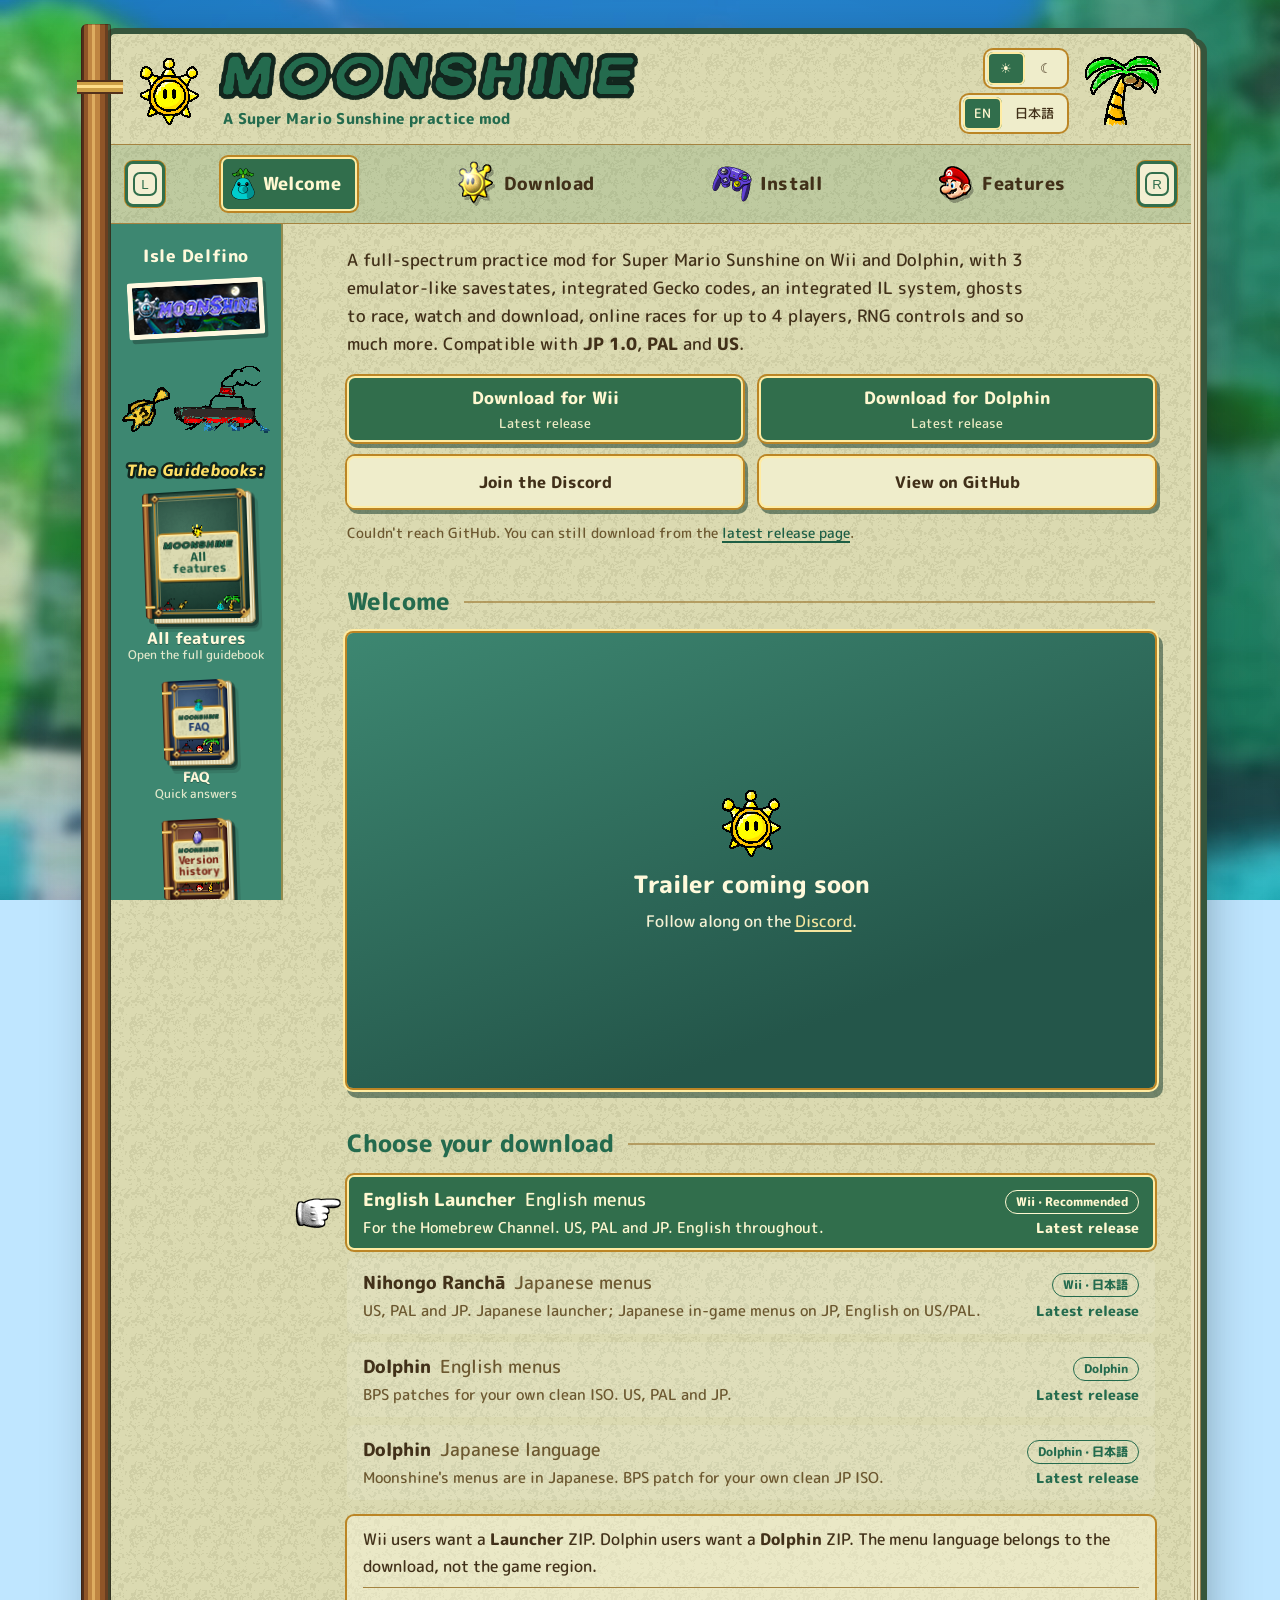
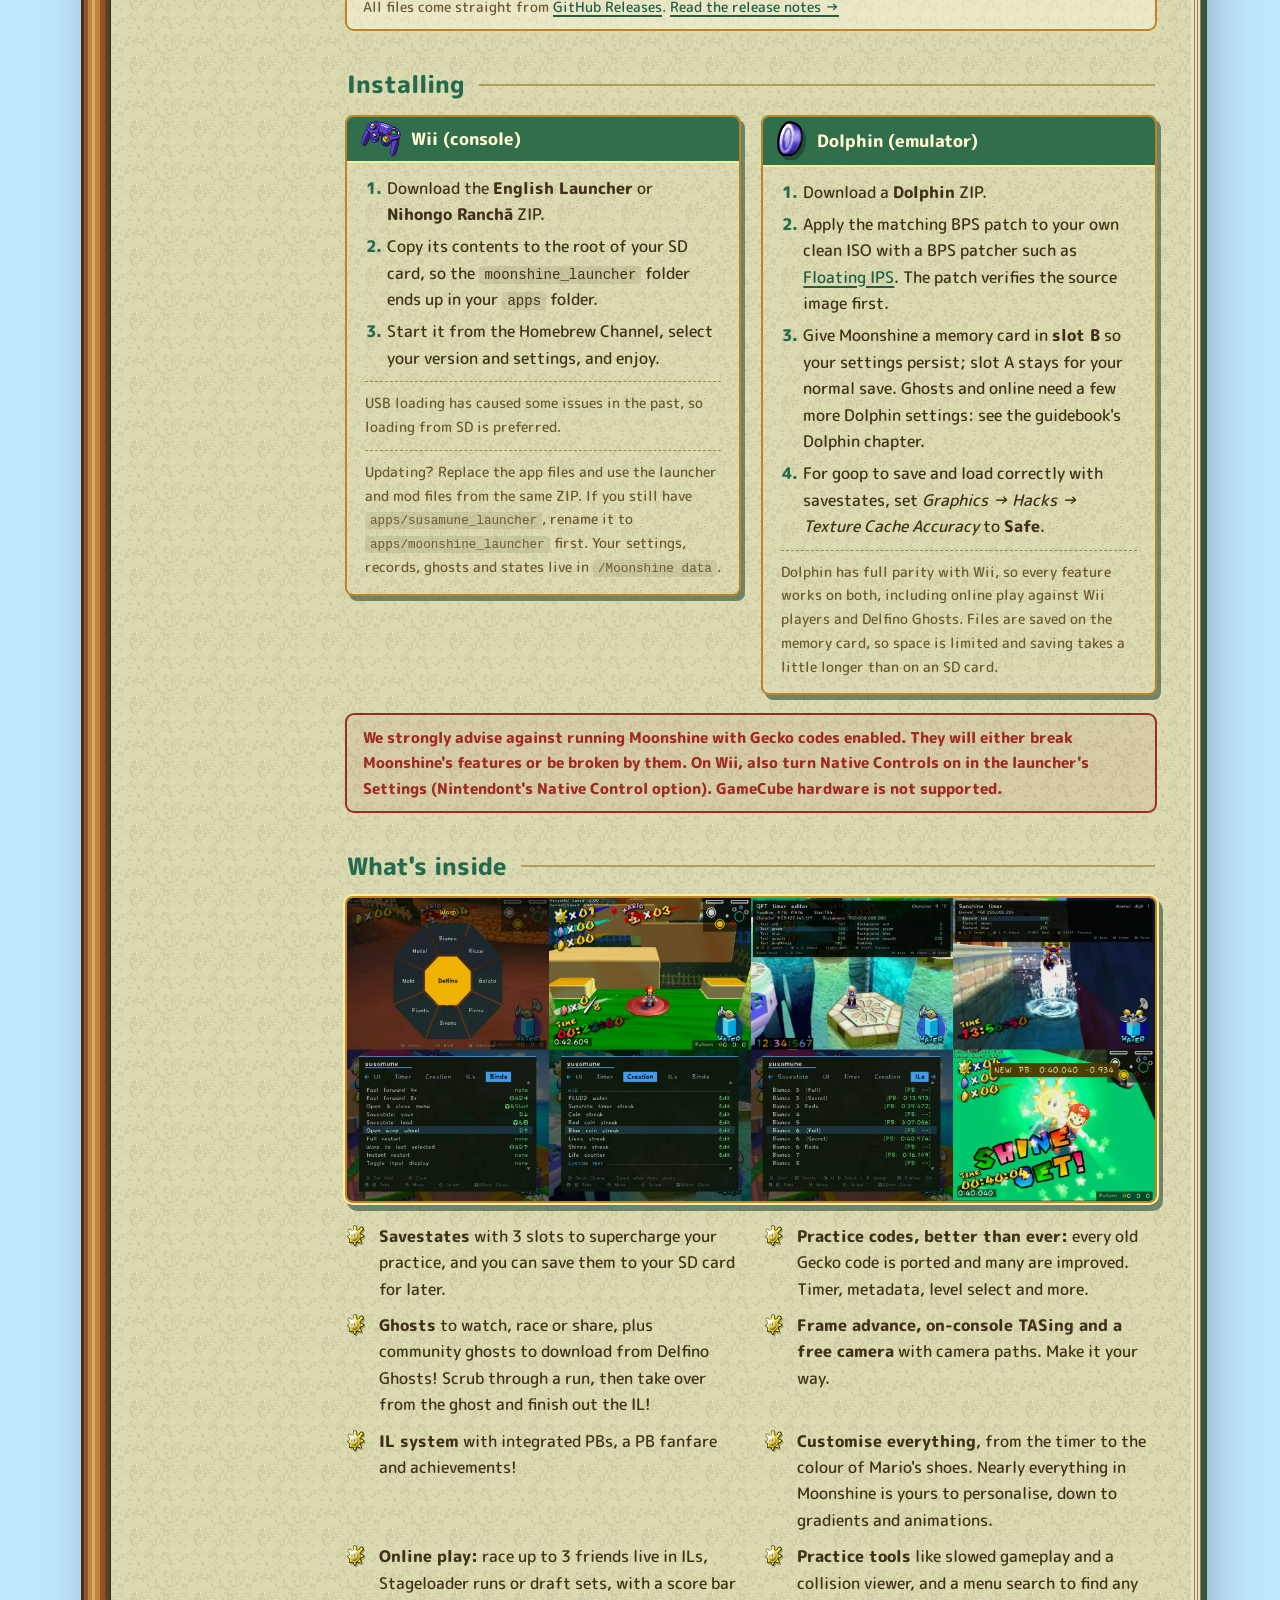
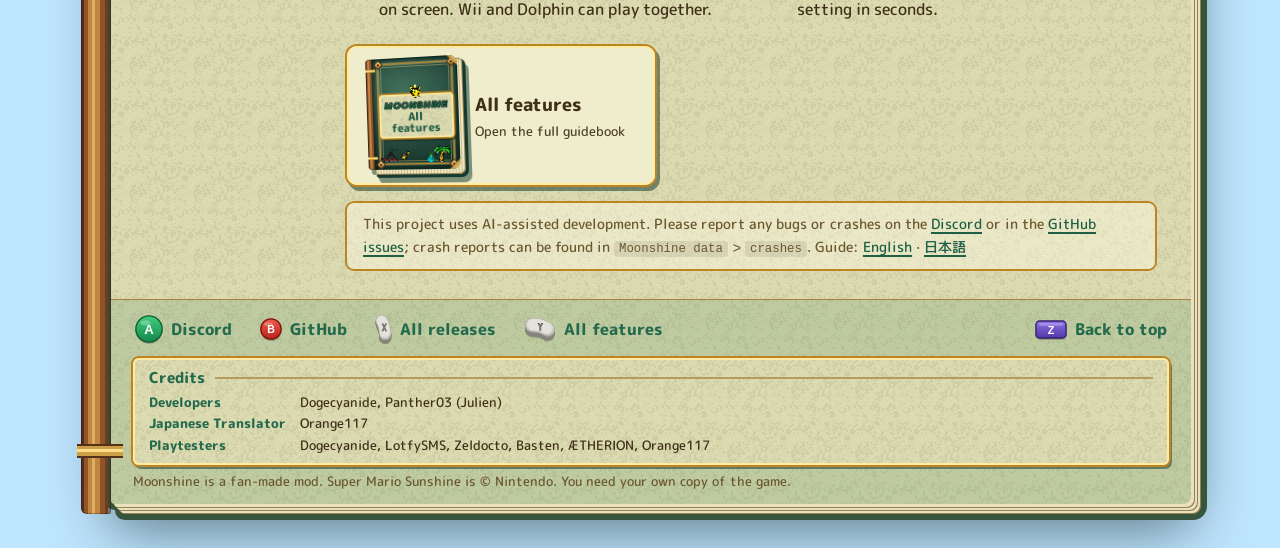
==== commit f3002471: "Sidebar fills viewport height; rename playtester credit to AETHERION glyph" ====
--- a/index.html
+++ b/index.html
@@ -248,7 +248,7 @@
         <dl class="credits-list">
           <div><dt data-i18n="credDev">Developers</dt><dd>Dogecyanide, Panther03 (Julien)</dd></div>
           <div><dt data-i18n="credJa">Japanese Translator</dt><dd>Orange117</dd></div>
-          <div><dt data-i18n="credTest">Playtesters</dt><dd>Dogecyanide, LotfySMS, Zeldocto, Basten, AETHERION, Orange117</dd></div>
+          <div><dt data-i18n="credTest">Playtesters</dt><dd>Dogecyanide, LotfySMS, Zeldocto, Basten, ÆTHERION, Orange117</dd></div>
         </dl>
       </section>
       <p class="legal" data-i18n="legal">Moonshine is a fan-made mod. Super Mario Sunshine is © Nintendo. You need your own copy of the game.</p>
@@ -2856,7 +2856,7 @@
 <article class="g-chapter c-page" id="cch-ghost-viewer" data-ch="ghost-viewer" data-cat="ghosts" aria-labelledby="ch-ghost-viewer">
 <div class="g-face g-front"><div class="g-scroll">
 <h2 id="ch-ghost-viewer" tabindex="-1"><span class="sprite ic-pad" aria-hidden="true"></span><span class="l-en">Ghost Viewer</span><span class="l-ja" lang="ja">ゴーストビューア</span></h2>
-<p class="c-by"><span class="g-where"><span class="l-en">Made by</span><span class="l-ja" lang="ja">作者</span></span><strong>Aetherion</strong></p>
+<p class="c-by"><span class="g-where"><span class="l-en">Made by</span><span class="l-ja" lang="ja">作者</span></span><strong>ÆTHERION</strong></p>
 <figure class="c-screen" data-src="https://aetherion28.github.io/moonshine-ghost-viewer-v2/" data-live="wide" data-title="Ghost Viewer">
 <div class="c-bar" aria-hidden="true"><span class="c-dots"><i></i><i></i><i></i></span><span class="c-url">aetherion28.github.io/moonshine-ghost-viewer-v2</span></div>
 <div class="c-view"><picture><source media="(max-width:600px)" srcset="assets/community/viewer-m.webp" width="780" height="1200"><img class="c-shot" src="assets/community/viewer.webp" alt="" width="960" height="600" loading="lazy" decoding="async"></picture></div>
--- a/style.css
+++ b/style.css
@@ -116,8 +116,14 @@
 
 /* ---- page: teal sidebar + content column ---- */
 .page{display:grid;grid-template-columns:172px 1fr}
-.sidebar{background:var(--side);border-right:2px solid var(--side-line);color:var(--side-text)}
-.side-inner{position:sticky;top:84px}
+.sidebar{background:var(--side);border-right:2px solid var(--side-line);color:var(--side-text);
+  position:sticky;top:84px;align-self:start;height:calc(100vh - 84px);height:calc(100svh - 84px);
+  overflow-y:auto;overscroll-behavior:contain;scrollbar-width:thin;scrollbar-color:var(--trim) transparent}
+.sidebar::-webkit-scrollbar{width:10px}
+.sidebar::-webkit-scrollbar-track{background:transparent;margin:8px 0}
+.sidebar::-webkit-scrollbar-thumb{background:var(--trim);border-radius:6px;border:3px solid transparent;background-clip:padding-box}
+.sidebar::-webkit-scrollbar-thumb:hover{background-color:var(--rule)}
+.side-inner{min-height:0}
 .side-title{margin:0;padding:18px 14px 10px;font-weight:800;font-size:1.05rem;text-align:center;letter-spacing:.03em}
 .postcard{display:block;width:136px;height:auto;margin:0 auto;padding:5px;background:#fff8e0;border-radius:3px;transform:rotate(-3deg);box-shadow:3px 4px 0 rgba(0,0,0,.25)}
 .doodles{display:flex;align-items:flex-end;justify-content:center;gap:4px;padding:26px 6px}
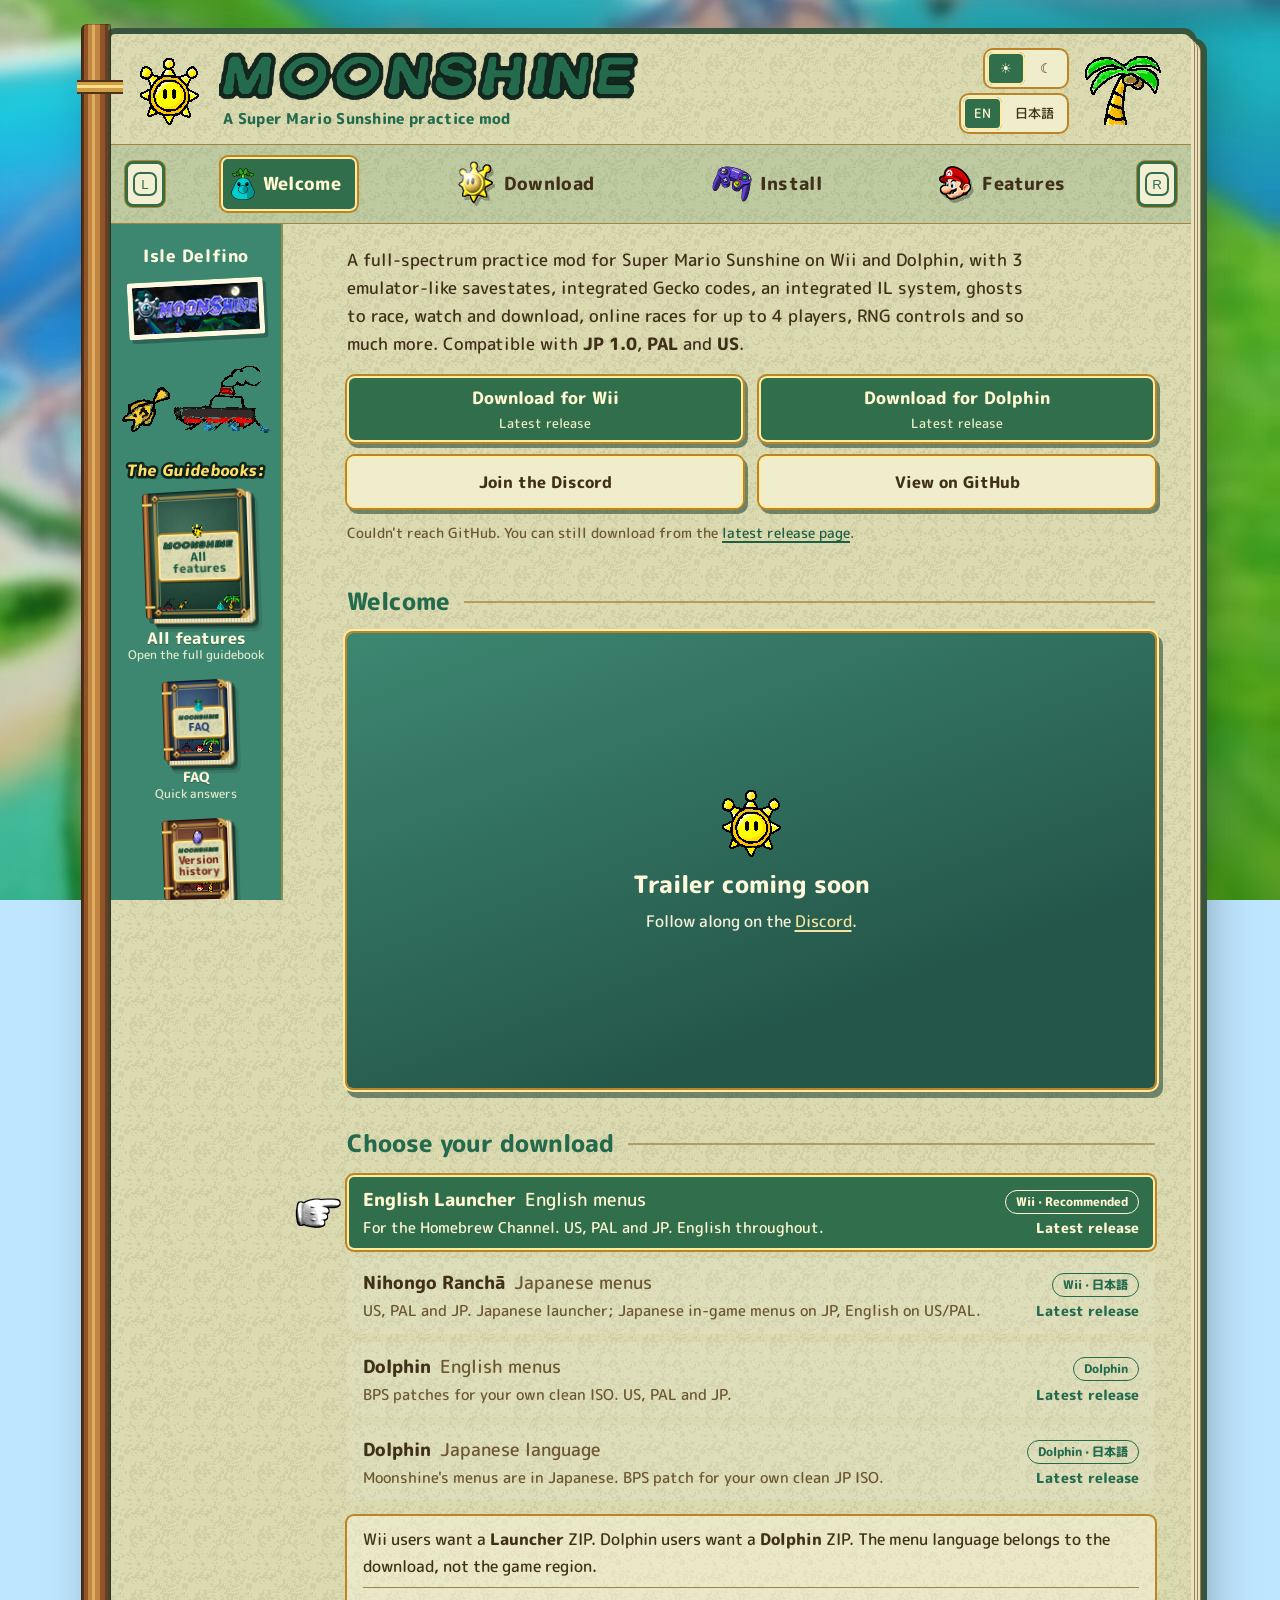
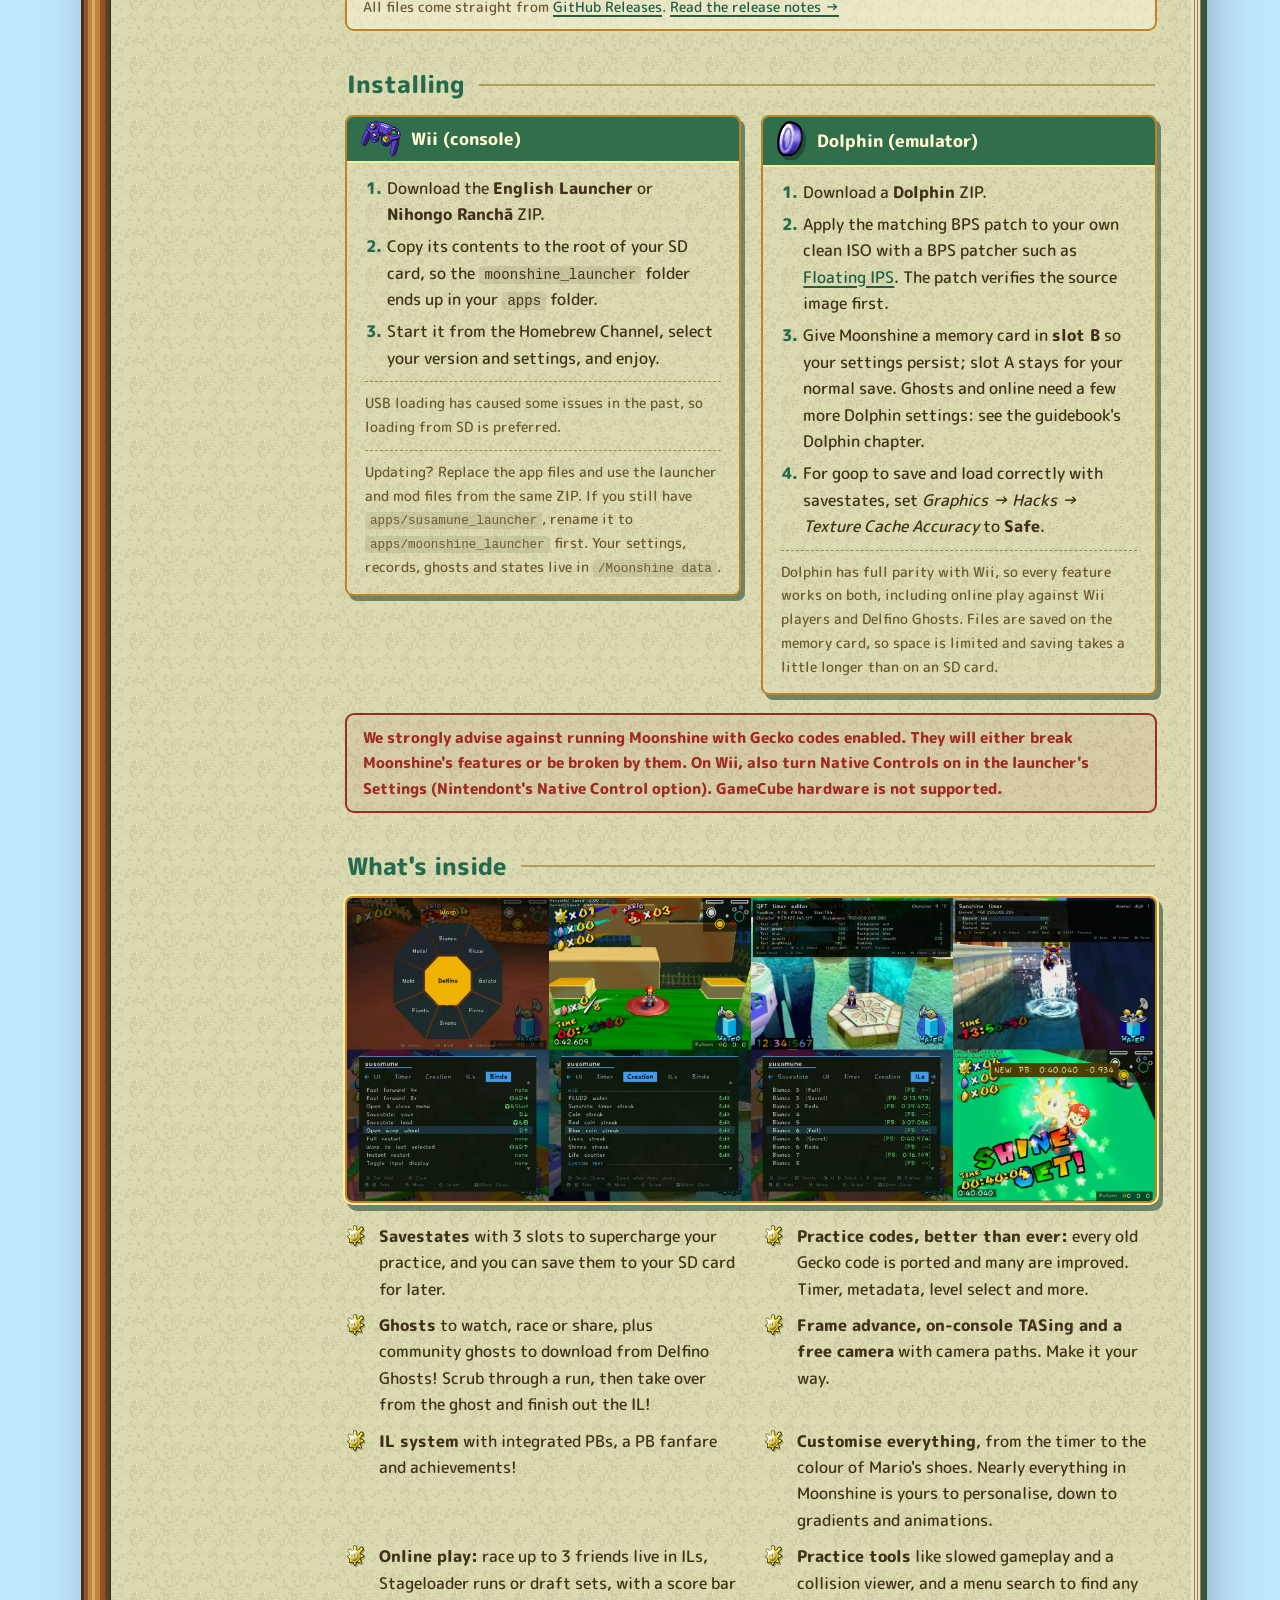
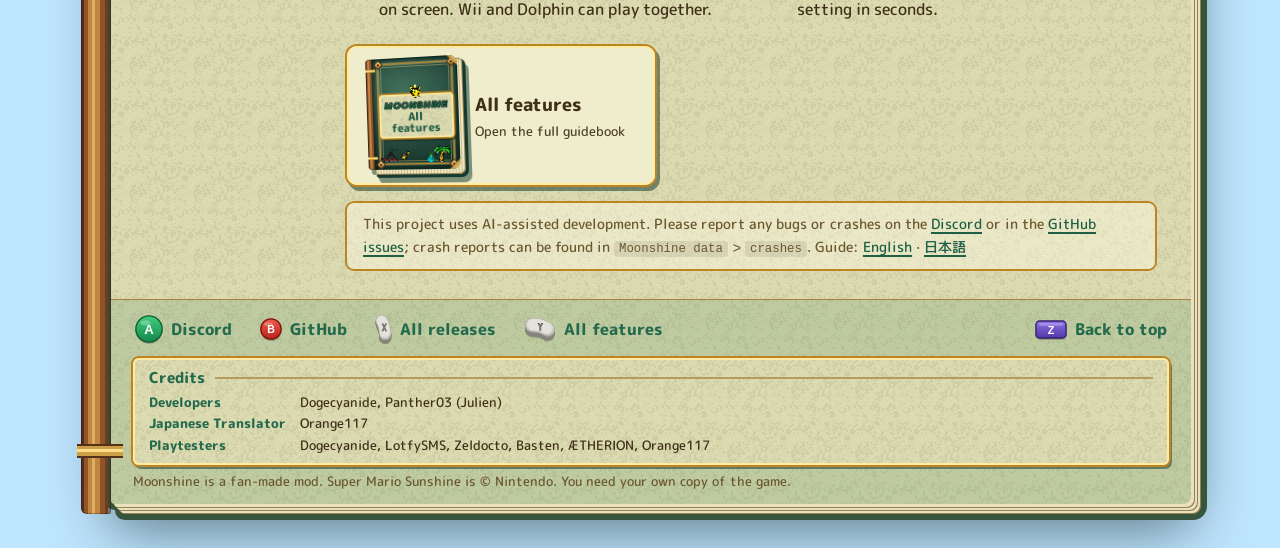
==== commit 85d7602a: "Community book: Japanese SMS Discord invite card" ====
--- a/index.html
+++ b/index.html
@@ -2793,7 +2793,7 @@
             <div class="g-group" data-cat="play"><p class="g-group-title"><span class="l-en">Play</span><span class="l-ja" lang="ja">遊ぶ</span></p><ol class="g-list"><li><a class="g-ch" href="#community/durian-clicker" data-ch="durian-clicker"><span class="l-en">Durian Clicker</span><span class="l-ja" lang="ja">Durian Clicker</span></a></li></ol></div>
             <div class="g-group" data-cat="skins"><p class="g-group-title"><span class="l-en">Skins</span><span class="l-ja" lang="ja">スキン</span></p><ol class="g-list"><li><a class="g-ch" href="#community/moonshine-skins" data-ch="moonshine-skins"><span class="l-en">Moonshine Skins</span><span class="l-ja" lang="ja">Moonshine Skins</span></a></li></ol></div>
             <div class="g-group" data-cat="ghosts"><p class="g-group-title"><span class="l-en">Ghosts</span><span class="l-ja" lang="ja">ゴースト</span></p><ol class="g-list"><li><a class="g-ch" href="#community/delfino-ghosts" data-ch="delfino-ghosts"><span class="l-en">Delfino Ghosts</span><span class="l-ja" lang="ja">Delfino Ghosts</span></a></li><li><a class="g-ch" href="#community/ghost-viewer" data-ch="ghost-viewer"><span class="l-en">Ghost Viewer</span><span class="l-ja" lang="ja">ゴーストビューア</span></a></li></ol></div>
-            <div class="g-group" data-cat="speed"><p class="g-group-title"><span class="l-en">Speedrunning</span><span class="l-ja" lang="ja">スピードラン</span></p><ol class="g-list"><li><a class="g-ch" href="#community/il-viewer" data-ch="il-viewer"><span class="l-en">IL Leaderboards</span><span class="l-ja" lang="ja">ILランキング</span></a></li><li><a class="g-ch" href="#community/smsr-discord" data-ch="smsr-discord"><span class="l-en">Speedrunning Discord</span><span class="l-ja" lang="ja">スピードランDiscord</span></a></li></ol></div>
+            <div class="g-group" data-cat="speed"><p class="g-group-title"><span class="l-en">Speedrunning</span><span class="l-ja" lang="ja">スピードラン</span></p><ol class="g-list"><li><a class="g-ch" href="#community/il-viewer" data-ch="il-viewer"><span class="l-en">IL Leaderboards</span><span class="l-ja" lang="ja">ILランキング</span></a></li><li><a class="g-ch" href="#community/smsr-discord" data-ch="smsr-discord"><span class="l-en">Speedrunning Discord</span><span class="l-ja" lang="ja">スピードランDiscord</span></a></li><li><a class="g-ch" href="#community/jp-discord" data-ch="jp-discord"><span class="l-en">Japanese community Discord</span><span class="l-ja" lang="ja">日本コミュニティDiscord</span></a></li></ol></div>
             <div class="doodles g-doodles" aria-hidden="true"><span class="sprite fish"></span><span class="sprite ship"></span></div>
           </div>
         </nav>
@@ -2814,7 +2814,7 @@
 <p class="c-actions"><a class="btn btn-primary c-open" href="https://zeldocto.github.io/durian-clicker/" target="_blank" rel="noopener"><span class="l-en">Open site</span><span class="l-ja" lang="ja">サイトを開く</span><span class="c-ext" aria-hidden="true">↗</span></a></p>
 <div class="help g-help"><p><span class="l-en">The game stops when you turn the page or close the book. Progress made here is saved in this browser, separately from the full site.</span><span class="l-ja" lang="ja">ページをめくるか本を閉じるとゲームは止まります。ここでの進行はこのブラウザに保存され、サイト本体とは別に記録されます。</span></p></div>
 <nav class="g-pn" aria-label="Previous and next site" data-i18n-aria="cPnLabel"><span></span><a class="g-next" href="#community/moonshine-skins" rel="next"><span class="g-pn-k"><span class="l-en">Next</span><span class="l-ja" lang="ja">次へ</span></span><span class="l-en">Moonshine Skins</span><span class="l-ja" lang="ja">Moonshine Skins</span></a></nav>
-</div><span class="g-folio" aria-hidden="true">1 / 6</span><span class="g-shade" aria-hidden="true"></span></div>
+</div><span class="g-folio" aria-hidden="true">1 / 7</span><span class="g-shade" aria-hidden="true"></span></div>
 <div class="g-face g-back" aria-hidden="true"></div>
 </article>
 <article class="g-chapter c-page" id="cch-moonshine-skins" data-ch="moonshine-skins" data-cat="skins" aria-labelledby="ch-moonshine-skins">
@@ -2832,7 +2832,7 @@
 <p class="c-actions"><a class="btn btn-primary c-open" href="https://zeldocto.github.io/moonshine-customs/" target="_blank" rel="noopener"><span class="l-en">Open site</span><span class="l-ja" lang="ja">サイトを開く</span><span class="c-ext" aria-hidden="true">↗</span></a></p>
 <div class="help g-help"><p><span class="l-en">For uploading or signing in, use Open site.</span><span class="l-ja" lang="ja">アップロードやサインインは「サイトを開く」からどうぞ。</span></p></div>
 <nav class="g-pn" aria-label="Previous and next site" data-i18n-aria="cPnLabel"><a class="g-prev" href="#community/durian-clicker" rel="prev"><span class="g-pn-k"><span class="l-en">Previous</span><span class="l-ja" lang="ja">前へ</span></span><span class="l-en">Durian Clicker</span><span class="l-ja" lang="ja">Durian Clicker</span></a><a class="g-next" href="#community/delfino-ghosts" rel="next"><span class="g-pn-k"><span class="l-en">Next</span><span class="l-ja" lang="ja">次へ</span></span><span class="l-en">Delfino Ghosts</span><span class="l-ja" lang="ja">Delfino Ghosts</span></a></nav>
-</div><span class="g-folio" aria-hidden="true">2 / 6</span><span class="g-shade" aria-hidden="true"></span></div>
+</div><span class="g-folio" aria-hidden="true">2 / 7</span><span class="g-shade" aria-hidden="true"></span></div>
 <div class="g-face g-back" aria-hidden="true"></div>
 </article>
 <article class="g-chapter c-page" id="cch-delfino-ghosts" data-ch="delfino-ghosts" data-cat="ghosts" aria-labelledby="ch-delfino-ghosts">
@@ -2850,7 +2850,7 @@
 <p class="c-actions"><a class="btn btn-primary c-open" href="https://zeldocto.github.io/delfino-ghosts/" target="_blank" rel="noopener"><span class="l-en">Open site</span><span class="l-ja" lang="ja">サイトを開く</span><span class="c-ext" aria-hidden="true">↗</span></a></p>
 <div class="help g-help"><p><span class="l-en">For signing in or linking your account, use Open site.</span><span class="l-ja" lang="ja">サインインやアカウントの連携は「サイトを開く」からどうぞ。</span></p><p class="lead"><span class="g-where"><span class="l-en">In the FAQ</span><span class="l-ja" lang="ja">FAQでは</span></span><strong class="l-en"><a href="#faq/delfino-ghosts">Delfino Ghosts in game</a></strong><strong class="l-ja" lang="ja"><a href="#faq/delfino-ghosts">ゲーム内の Delfino Ghosts</a></strong></p></div>
 <nav class="g-pn" aria-label="Previous and next site" data-i18n-aria="cPnLabel"><a class="g-prev" href="#community/moonshine-skins" rel="prev"><span class="g-pn-k"><span class="l-en">Previous</span><span class="l-ja" lang="ja">前へ</span></span><span class="l-en">Moonshine Skins</span><span class="l-ja" lang="ja">Moonshine Skins</span></a><a class="g-next" href="#community/ghost-viewer" rel="next"><span class="g-pn-k"><span class="l-en">Next</span><span class="l-ja" lang="ja">次へ</span></span><span class="l-en">Ghost Viewer</span><span class="l-ja" lang="ja">ゴーストビューア</span></a></nav>
-</div><span class="g-folio" aria-hidden="true">3 / 6</span><span class="g-shade" aria-hidden="true"></span></div>
+</div><span class="g-folio" aria-hidden="true">3 / 7</span><span class="g-shade" aria-hidden="true"></span></div>
 <div class="g-face g-back" aria-hidden="true"></div>
 </article>
 <article class="g-chapter c-page" id="cch-ghost-viewer" data-ch="ghost-viewer" data-cat="ghosts" aria-labelledby="ch-ghost-viewer">
@@ -2868,7 +2868,7 @@
 <p class="c-actions"><a class="btn btn-primary c-open" href="https://aetherion28.github.io/moonshine-ghost-viewer-v2/" target="_blank" rel="noopener"><span class="l-en">Open site</span><span class="l-ja" lang="ja">サイトを開く</span><span class="c-ext" aria-hidden="true">↗</span></a></p>
 <div class="help g-help"><p><span class="l-en">Loading a disc image works best with Open site.</span><span class="l-ja" lang="ja">ディスクイメージの読み込みは「サイトを開く」からがおすすめです。</span></p></div>
 <nav class="g-pn" aria-label="Previous and next site" data-i18n-aria="cPnLabel"><a class="g-prev" href="#community/delfino-ghosts" rel="prev"><span class="g-pn-k"><span class="l-en">Previous</span><span class="l-ja" lang="ja">前へ</span></span><span class="l-en">Delfino Ghosts</span><span class="l-ja" lang="ja">Delfino Ghosts</span></a><a class="g-next" href="#community/il-viewer" rel="next"><span class="g-pn-k"><span class="l-en">Next</span><span class="l-ja" lang="ja">次へ</span></span><span class="l-en">IL Leaderboards</span><span class="l-ja" lang="ja">ILランキング</span></a></nav>
-</div><span class="g-folio" aria-hidden="true">4 / 6</span><span class="g-shade" aria-hidden="true"></span></div>
+</div><span class="g-folio" aria-hidden="true">4 / 7</span><span class="g-shade" aria-hidden="true"></span></div>
 <div class="g-face g-back" aria-hidden="true"></div>
 </article>
 <article class="g-chapter c-page" id="cch-il-viewer" data-ch="il-viewer" data-cat="speed" aria-labelledby="ch-il-viewer">
@@ -2886,7 +2886,7 @@
 <p class="c-actions"><a class="btn btn-primary c-open" href="https://ilview.sunmar.io/" target="_blank" rel="noopener"><span class="l-en">Open site</span><span class="l-ja" lang="ja">サイトを開く</span><span class="c-ext" aria-hidden="true">↗</span></a></p>
 
 <nav class="g-pn" aria-label="Previous and next site" data-i18n-aria="cPnLabel"><a class="g-prev" href="#community/ghost-viewer" rel="prev"><span class="g-pn-k"><span class="l-en">Previous</span><span class="l-ja" lang="ja">前へ</span></span><span class="l-en">Ghost Viewer</span><span class="l-ja" lang="ja">ゴーストビューア</span></a><a class="g-next" href="#community/smsr-discord" rel="next"><span class="g-pn-k"><span class="l-en">Next</span><span class="l-ja" lang="ja">次へ</span></span><span class="l-en">Speedrunning Discord</span><span class="l-ja" lang="ja">スピードランDiscord</span></a></nav>
-</div><span class="g-folio" aria-hidden="true">5 / 6</span><span class="g-shade" aria-hidden="true"></span></div>
+</div><span class="g-folio" aria-hidden="true">5 / 7</span><span class="g-shade" aria-hidden="true"></span></div>
 <div class="g-face g-back" aria-hidden="true"></div>
 </article>
 <article class="g-chapter c-page" id="cch-smsr-discord" data-ch="smsr-discord" data-cat="speed" aria-labelledby="ch-smsr-discord">
@@ -2904,8 +2904,25 @@
 <p>Moonshine本体のことは Moonshine の Discord で聞いてください。</p></div>
 
 
-<nav class="g-pn" aria-label="Previous and next site" data-i18n-aria="cPnLabel"><a class="g-prev" href="#community/il-viewer" rel="prev"><span class="g-pn-k"><span class="l-en">Previous</span><span class="l-ja" lang="ja">前へ</span></span><span class="l-en">IL Leaderboards</span><span class="l-ja" lang="ja">ILランキング</span></a><span></span></nav>
-</div><span class="g-folio" aria-hidden="true">6 / 6</span><span class="g-shade" aria-hidden="true"></span></div>
+<nav class="g-pn" aria-label="Previous and next site" data-i18n-aria="cPnLabel"><a class="g-prev" href="#community/il-viewer" rel="prev"><span class="g-pn-k"><span class="l-en">Previous</span><span class="l-ja" lang="ja">前へ</span></span><span class="l-en">IL Leaderboards</span><span class="l-ja" lang="ja">ILランキング</span></a><a class="g-next" href="#community/jp-discord" rel="next"><span class="g-pn-k"><span class="l-en">Next</span><span class="l-ja" lang="ja">次へ</span></span><span class="l-en">Japanese community Discord</span><span class="l-ja" lang="ja">日本コミュニティDiscord</span></a></nav>
+</div><span class="g-folio" aria-hidden="true">6 / 7</span><span class="g-shade" aria-hidden="true"></span></div>
+<div class="g-face g-back" aria-hidden="true"></div>
+</article>
+<article class="g-chapter c-page" id="cch-jp-discord" data-ch="jp-discord" data-cat="speed" aria-labelledby="ch-jp-discord">
+<div class="g-face g-front"><div class="g-scroll">
+<h2 id="ch-jp-discord" tabindex="-1"><span class="sprite ic-coin" aria-hidden="true"></span><span class="l-en">Japanese community Discord</span><span class="l-ja" lang="ja">日本コミュニティDiscord</span></h2>
+<p class="c-by"><span class="g-where"><span class="l-en">Run by</span><span class="l-ja" lang="ja">運営</span></span><strong class="l-en">the Japanese Super Mario Sunshine community</strong><strong class="l-ja" lang="ja">日本のスーパーマリオサンシャインコミュニティ</strong></p>
+<div class="c-invite">
+<img class="c-inv-icon" src="assets/community/sms-jp.webp" alt="" width="128" height="128" loading="lazy">
+<div class="c-inv-text"><p class="c-inv-k"><span class="l-en">Discord server</span><span class="l-ja" lang="ja">Discordサーバー</span></p><p class="c-inv-name">サンシャイン日本サーバー</p><p class="c-inv-host">discord.gg/fRvxe7Fzn9</p></div>
+<a class="btn btn-primary c-join" href="https://discord.gg/fRvxe7Fzn9" target="_blank" rel="noopener"><span class="l-en">Join the server</span><span class="l-ja" lang="ja">サーバーに参加</span></a>
+</div>
+<div class="l-en g-body"><p>The Japanese Super Mario Sunshine community.</p></div>
+<div class="l-ja g-body" lang="ja"><p>日本のスーパーマリオサンシャインコミュニティです。</p></div>
+
+
+<nav class="g-pn" aria-label="Previous and next site" data-i18n-aria="cPnLabel"><a class="g-prev" href="#community/smsr-discord" rel="prev"><span class="g-pn-k"><span class="l-en">Previous</span><span class="l-ja" lang="ja">前へ</span></span><span class="l-en">Speedrunning Discord</span><span class="l-ja" lang="ja">スピードランDiscord</span></a><span></span></nav>
+</div><span class="g-folio" aria-hidden="true">7 / 7</span><span class="g-shade" aria-hidden="true"></span></div>
 <div class="g-face g-back" aria-hidden="true"></div>
 </article>
         </div></div>
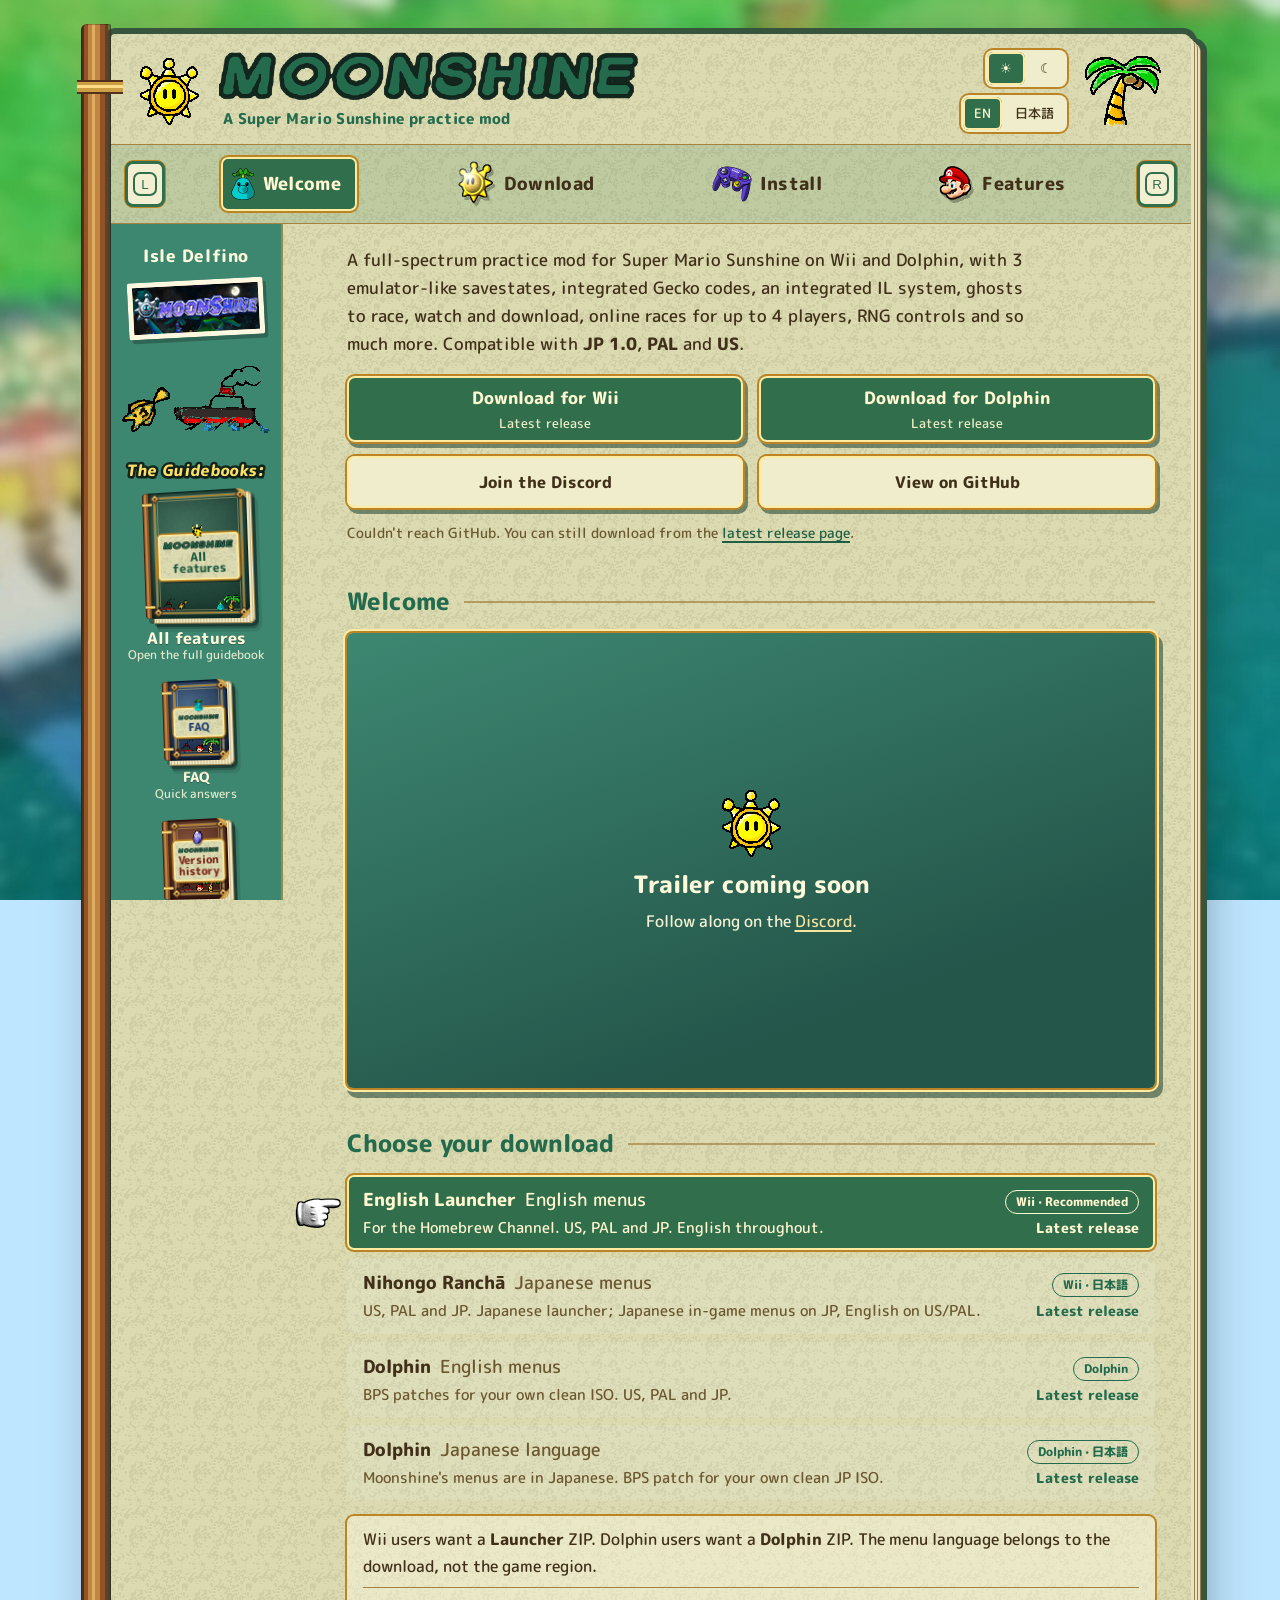
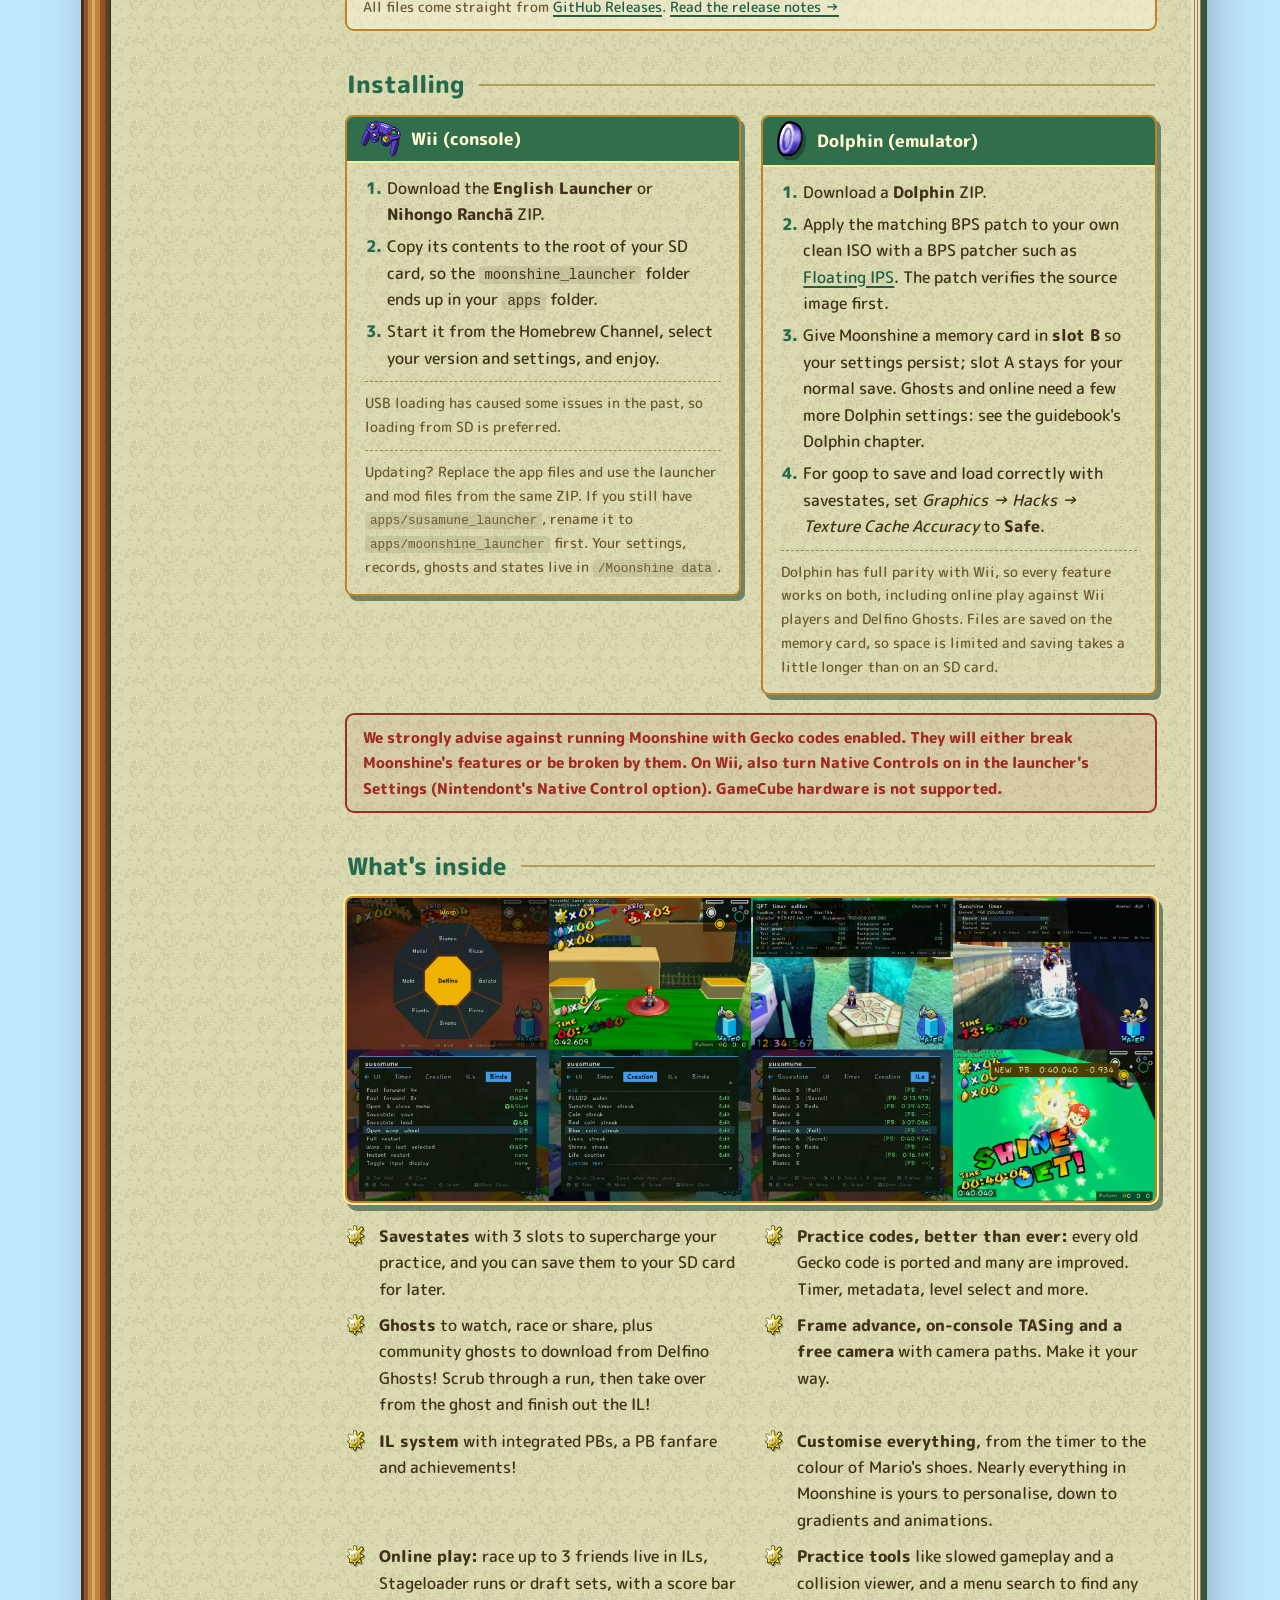
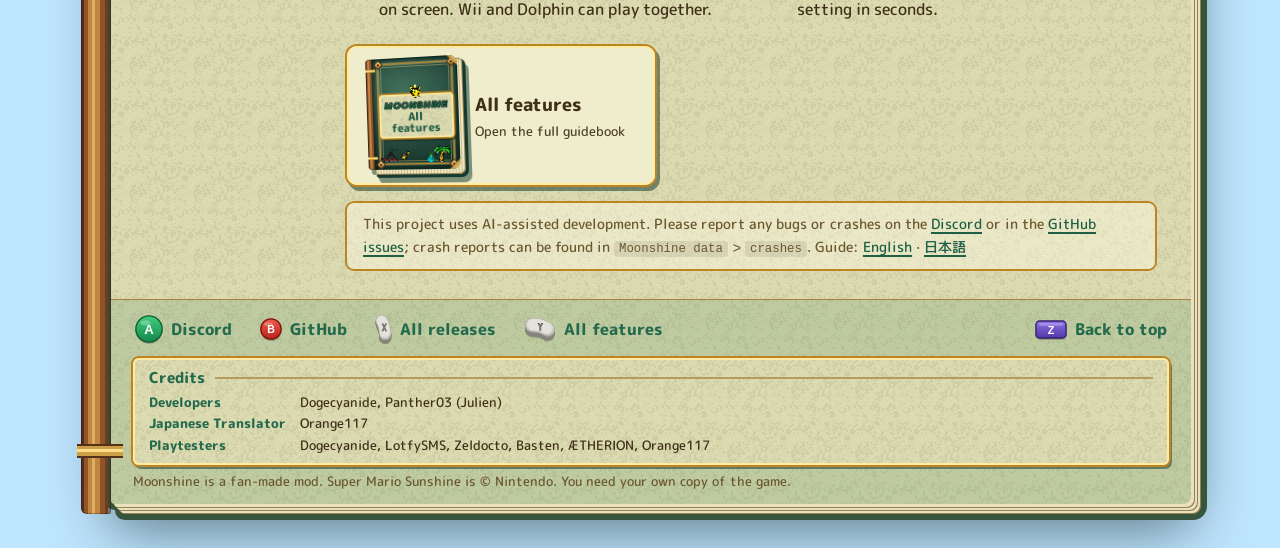
==== commit 15399b54: "JA: Orange117 translation pass 1" ====
--- a/index.html
+++ b/index.html
@@ -292,7 +292,7 @@
         <nav class="g-side" aria-label="Chapters" data-i18n-aria="gChLabel">
           <div class="g-side-inner">
             <div class="g-group" data-cat="start"><p class="g-group-title"><span class="l-en">Start</span><span class="l-ja" lang="ja">はじめに</span></p><ol class="g-list"><li><a class="g-ch" href="#guide/getting-started" data-ch="getting-started"><span class="l-en">Getting started</span><span class="l-ja" lang="ja">導入と起動</span></a></li><li><a class="g-ch" href="#guide/menu" data-ch="menu"><span class="l-en">The menu</span><span class="l-ja" lang="ja">メニュー</span></a></li><li><a class="g-ch" href="#guide/binds" data-ch="binds"><span class="l-en">Button binds</span><span class="l-ja" lang="ja">ボタン割り当て</span></a></li></ol></div>
-            <div class="g-group" data-cat="practice"><p class="g-group-title"><span class="l-en">Practice</span><span class="l-ja" lang="ja">練習</span></p><ol class="g-list"><li><a class="g-ch" href="#guide/savestates" data-ch="savestates"><span class="l-en">Savestates</span><span class="l-ja" lang="ja">ステート</span></a></li><li><a class="g-ch" href="#guide/sd-states" data-ch="sd-states"><span class="l-en">SD states</span><span class="l-ja" lang="ja">SDステート</span></a></li><li><a class="g-ch" href="#guide/frame-advance" data-ch="frame-advance"><span class="l-en">Pause and frame advance</span><span class="l-ja" lang="ja">一時停止とコマ送り</span></a></li><li><a class="g-ch" href="#guide/free-camera" data-ch="free-camera"><span class="l-en">Free camera</span><span class="l-ja" lang="ja">フリーカメラ</span></a></li><li><a class="g-ch" href="#guide/tas" data-ch="tas"><span class="l-en">TAS projects</span><span class="l-ja" lang="ja">TASプロジェクト</span></a></li><li><a class="g-ch" href="#guide/warps" data-ch="warps"><span class="l-en">Warps and restarts</span><span class="l-ja" lang="ja">ワープとリスタート</span></a></li><li><a class="g-ch" href="#guide/codes" data-ch="codes"><span class="l-en">Practice codes</span><span class="l-ja" lang="ja">練習用コード</span></a></li><li><a class="g-ch" href="#guide/rng" data-ch="rng"><span class="l-en">RNG controls</span><span class="l-ja" lang="ja">乱数の操作</span></a></li></ol></div>
+            <div class="g-group" data-cat="practice"><p class="g-group-title"><span class="l-en">Practice</span><span class="l-ja" lang="ja">練習</span></p><ol class="g-list"><li><a class="g-ch" href="#guide/savestates" data-ch="savestates"><span class="l-en">Savestates</span><span class="l-ja" lang="ja">ステート</span></a></li><li><a class="g-ch" href="#guide/sd-states" data-ch="sd-states"><span class="l-en">SD states</span><span class="l-ja" lang="ja">SDステート</span></a></li><li><a class="g-ch" href="#guide/frame-advance" data-ch="frame-advance"><span class="l-en">Pause and frame advance</span><span class="l-ja" lang="ja">一時停止とコマ送り</span></a></li><li><a class="g-ch" href="#guide/free-camera" data-ch="free-camera"><span class="l-en">Free camera</span><span class="l-ja" lang="ja">フリーカメラ</span></a></li><li><a class="g-ch" href="#guide/tas" data-ch="tas"><span class="l-en">TAS projects</span><span class="l-ja" lang="ja">TAS管理</span></a></li><li><a class="g-ch" href="#guide/warps" data-ch="warps"><span class="l-en">Warps and restarts</span><span class="l-ja" lang="ja">ワープとリスタート</span></a></li><li><a class="g-ch" href="#guide/codes" data-ch="codes"><span class="l-en">Practice codes</span><span class="l-ja" lang="ja">練習用コード</span></a></li><li><a class="g-ch" href="#guide/rng" data-ch="rng"><span class="l-en">RNG controls</span><span class="l-ja" lang="ja">乱数の操作</span></a></li></ol></div>
             <div class="g-group" data-cat="runs"><p class="g-group-title"><span class="l-en">Runs</span><span class="l-ja" lang="ja">走行</span></p><ol class="g-list"><li><a class="g-ch" href="#guide/ils" data-ch="ils"><span class="l-en">ILs, PBs and records</span><span class="l-ja" lang="ja">IL・PB・記録</span></a></li><li><a class="g-ch" href="#guide/stage-loader" data-ch="stage-loader"><span class="l-en">Stage loader and streaks</span><span class="l-ja" lang="ja">ステージローダーと連続成功</span></a></li><li><a class="g-ch" href="#guide/ghosts" data-ch="ghosts"><span class="l-en">Ghosts</span><span class="l-ja" lang="ja">ゴースト</span></a></li><li><a class="g-ch" href="#guide/timers" data-ch="timers"><span class="l-en">Timer, QFT and splits</span><span class="l-ja" lang="ja">タイマー・QFT・区間</span></a></li></ol></div>
             <div class="g-group" data-cat="online"><p class="g-group-title"><span class="l-en">Online</span><span class="l-ja" lang="ja">オンライン</span></p><ol class="g-list"><li><a class="g-ch" href="#guide/online" data-ch="online"><span class="l-en">Online play</span><span class="l-ja" lang="ja">オンライン対戦</span></a></li></ol></div>
             <div class="g-group" data-cat="display"><p class="g-group-title"><span class="l-en">Display</span><span class="l-ja" lang="ja">表示</span></p><ol class="g-list"><li><a class="g-ch" href="#guide/movement" data-ch="movement"><span class="l-en">Movement displays</span><span class="l-ja" lang="ja">動きのタイミング表示</span></a></li><li><a class="g-ch" href="#guide/hud" data-ch="hud"><span class="l-en">HUD and appearance</span><span class="l-ja" lang="ja">HUDと見た目</span></a></li><li><a class="g-ch" href="#guide/layouts" data-ch="layouts"><span class="l-en">Displays and styles</span><span class="l-ja" lang="ja">表示とスタイル</span></a></li></ol></div>
@@ -327,22 +327,22 @@
 <div class="l-ja g-body" lang="ja"><p>Moonshineはスーパーマリオサンシャインの練習用modです。<strong>日本版1.0</strong>（GMSJ01）、<strong>北米版</strong>（GMSE01）、<strong>欧州版</strong>（GMSP01）に対応しています。Wiiでは Moonshine Launcher から Nintendont 経由で動作し、PCでは Dolphin 用の BPS パッチとして使います。ゲームキューブ実機には対応していません。</p>
 <h3>ダウンロードの選び方</h3>
 <div class="g-tw"><table class="g-table"><thead><tr><th scope="col">ダウンロード</th><th scope="col">対応ゲーム</th><th scope="col">Moonshineメニューの言語</th></tr></thead><tbody><tr><td><a class="g-dl" data-asset="ENGLISH-MENUS_Launcher" href="https://github.com/panther03/moonshine/releases/latest"><strong>English Launcher</strong></a></td><td>北米版・欧州版・日本版</td><td>すべて英語</td></tr><tr><td><a class="g-dl" data-asset="JAPANESE-MENUS_Launcher" href="https://github.com/panther03/moonshine/releases/latest"><strong>日本語ランチャー</strong></a></td><td>北米版・欧州版・日本版</td><td>ランチャーは日本語。ゲーム内メニューは日本版のみ日本語、北米版・欧州版は英語</td></tr><tr><td><a class="g-dl" data-asset="ENGLISH-MENUS_Dolphin" href="https://github.com/panther03/moonshine/releases/latest"><strong>Dolphin（英語メニュー）</strong></a></td><td>北米版・欧州版・日本版</td><td>すべて英語</td></tr><tr><td><a class="g-dl" data-asset="JAPANESE-MENUS_Dolphin" href="https://github.com/panther03/moonshine/releases/latest"><strong>Dolphin（日本語版）</strong></a></td><td>日本版のみ</td><td>日本語</td></tr></tbody></table></div>
-<p>名前を押すと最新リリースのZIPをダウンロードします。Dolphin の日本語版は、Moonshineのメニューを日本語で表示します（日本版のゲーム専用）。サンシャイン本来の言語は変わりません。一部の状態表示と内蔵ガイドの本文には英語が残ります。</p>
+<p>リンクをクリックすると最新リリースのZIPをダウンロードします。Dolphin の日本語版は、Moonshineのメニューを日本語で表示します（日本版のゲーム専用）。サンシャイン本来の言語は変わりません。一部の状態表示と内蔵ガイドの本文には英語が残ります。</p>
 <h3>Wiiへのインストール</h3>
 <ol>
 <li><strong>English Launcher</strong> か <strong>日本語ランチャー</strong> のZIPをダウンロードします。</li>
 <li>ZIPの中身をSDカードの一番上にコピーします。<code>apps</code> フォルダーの中に <code>moonshine_launcher</code> フォルダーが入ればOKです。</li>
 <li>Homebrew Channel から起動し、ゲーム版と設定を選んで遊びます。</li>
 </ol>
-<p>過去にUSBからの読み込みで問題が起きたことがあるため、SDからの読み込みをおすすめします。古いビルドから更新する場合、<code>apps/susamune_launcher</code> が残っていれば先に <code>apps/moonshine_launcher</code> に名前を変えてください。Dolphinについては<a href="#guide/dolphin">Dolphin</a>の章をご覧ください。</p>
+<p>過去にUSBからの読み込みで問題が起きたことがあるため、USBからの読み込みはおすすめしません。古いビルドから更新する場合、<code>apps/susamune_launcher</code> が残っていれば先に <code>apps/moonshine_launcher</code> に名前を変えてください。Dolphinについては<a href="#guide/dolphin">Dolphin</a>の章をご覧ください。</p>
 <h3>ランチャー</h3>
 <div class="g-tw"><table class="g-table"><thead><tr><th scope="col">メニュー</th><th scope="col">機能</th></tr></thead><tbody><tr><td><strong>Launch Game</strong></td><td>選んだゲーム版をMoonshine付きで起動します。</td></tr><tr><td><strong>Version</strong></td><td>日本版・北米版・欧州版を選びます。ディスクやイメージと一致させてください。</td></tr><tr><td><strong>Path</strong></td><td>SD・USBのISO/CISO、または実ディスク用の <strong>Disc Drive</strong> を選びます。ゲーム版ごとに記憶します。</td></tr><tr><td><strong>Settings</strong></td><td>GCコントローラ直接接続（Native Controls）、Geckoコード（Cheats）、プログレッシブ表示、欧州版の言語、Auto Boot、Unlock Read Speed（標準でOn）などの Nintendont 設定。</td></tr><tr><td><strong>Guide</strong></td><td>テレビで読める内蔵ガイド。上下とAで項目を選び、左右でページ送り、Bで戻ります。別ファイルは不要です。</td></tr></tbody></table></div>
 <ul>
 <li><strong>Auto Boot</strong> が有効な場合は、起動中に <kbd class="gc gc-b">B</kbd> を押し続けるとランチャーのメニューへ戻れます。</li>
-<li><strong>テーマ：</strong><code>/Moonshine data/theme</code> に <code>background.png</code>（1024×480、2 MiBまで）と <code>bgm.mp3</code>（4 MiBまで）を入れます。</li>
+<li><strong>テーマ：</strong><code>/Moonshine data/theme</code> に <code>background.png</code>（1024×480、2 MBまで）と <code>bgm.mp3</code>（4 MBまで）を入れます。</li>
 <li>設定と保存データは、ゲームが別のデバイスにあってもランチャーを起動したデバイスに保存されます。設定とボタン割り当ては日本版・北米版・欧州版で独立しています。</li>
 </ul>
-<p class="g-warn">Moonshineとチートコード（Gecko）の併用はおすすめしません。ランチャーの Settings で<strong>Geckoコード</strong>（Cheats）はオフにしてください。GCT generatorの練習コードはほぼすべて内蔵済みで、別のGeckoコードはMoonshineの機能を壊すか、逆に壊されます。たとえばLevel SelectコードはMoonshineのインスタントリスタートを壊します。同じ Settings で<strong>GCコントローラ直接接続</strong>（Native Controls、Nintendont の Native Control）をオンにしてください。</p></div>
+<p class="g-warn">Moonshineとチートコード（Gecko）の併用はおすすめしません。ランチャーの Settings で<strong>Geckoコード</strong>（Cheats）はオフにしてください。GCT generatorの練習コードはほぼすべて内蔵済みで、別のGeckoコードはMoonshineの機能を壊すか、逆に壊されます。たとえばLevel SelectコードはMoonshineのインスタントリスタートを壊します。同じ Settings で<strong>GCコントローラ直接接続</strong>（Nintendont の Native Control）をオンにしてください。</p></div>
 <div class="help g-help">
 <p class="lead"><span class="g-where"><span class="l-en">Where</span><span class="l-ja" lang="ja">場所</span></span><strong class="l-en">Homebrew Channel > Moonshine Launcher</strong><strong class="l-ja" lang="ja">Homebrew Channel > Moonshine Launcher</strong></p>
 <p class="small"><span class="l-en">Use the launcher and mod files from the same ZIP. Your settings, layouts, records, ghosts, saved states and TAS projects carry over when you update.</span><span class="l-ja" lang="ja">ランチャーとmodファイルは同じZIPのものを使ってください。更新しても設定、レイアウト、記録、ゴースト、SDステート、TASプロジェクトは残ります。</span></p>
@@ -359,11 +359,11 @@
 <p><strong>Search</strong> finds options by name, section or group, in English or Japanese. Every word you type has to match. The on-screen keyboard: D-pad selects, <kbd class="gc gc-a">A</kbd> types, <kbd class="gc gc-b">B</kbd> deletes, <kbd class="gc gc-x">X</kbd> adds a space, <kbd>Start</kbd> keeps the text, <kbd class="gc gc-x">X</kbd>+<kbd>Start</kbd> cancels and <kbd class="gc gc-z">Z</kbd> clears.</p>
 <h3>Menu map</h3>
 <div class="g-tw"><table class="g-table"><thead><tr><th scope="col">Tab</th><th scope="col">What's inside</th></tr></thead><tbody><tr><td><strong>Shined</strong></td><td>Every setting you have Shined. Newer named settings can be Shined too, including free camera Movement speed, Reverse sideways, Look sensitivity and Hide all HUD.</td></tr><tr><td><strong>Practice</strong></td><td>TAS projects, Free camera, Savestates, Practice tools, RNG controls, Gameplay and QoL</td></tr><tr><td><strong>Runs</strong></td><td>ILs, Stageloader, Streaking, PB Safety, Timer and splits</td></tr><tr><td><strong>Records</strong></td><td>Achievements and practice statistics</td></tr><tr><td><strong>Ghosts</strong></td><td>Get ghosts (Delfino Ghosts and SD imports), Ghost visuals, Watch timeline, and your saved and imported ghosts</td></tr><tr><td><strong>Display</strong></td><td>Menu sounds, Menu colours, Menu language (when Japanese menus are available), Displays and styles, Layout profiles, HUD and displays, Timer and splits, Appearance</td></tr><tr><td><strong>System</strong></td><td>Button binds and the short in-game Moonshine guide</td></tr><tr><td><strong>Online</strong></td><td>Online rooms for 2 to 4 players: create or join, race setup, opponent and score bar display, connection help</td></tr></tbody></table></div></div>
-<div class="l-ja g-body" lang="ja"><p>ゲーム中に <kbd class="gc gc-y">Y</kbd>+<kbd>Start</kbd> でMoonshineメニューを開き、もう一度押すと閉じます。このコンボは System > Button binds で変更できます。</p><figure class="g-shot"><div class="g-shot-frame"><img src="assets/guide/menu-shined.webp" width="960" height="715" alt="Shined タブは最初は空です。設定の上で X を押すとここに追加されます。" loading="lazy" decoding="async"></div><figcaption>Shined タブは最初は空です。設定の上で <kbd class="gc gc-x">X</kbd> を押すとここに追加されます。</figcaption></figure>
-<div class="g-tw"><table class="g-table"><thead><tr><th scope="col">操作</th><th scope="col">機能</th></tr></thead><tbody><tr><td><kbd class="gc gc-l">L</kbd> / <kbd class="gc gc-r">R</kbd></td><td>上位タブの切り替え</td></tr><tr><td>Cスティック上下</td><td>項目の移動</td></tr><tr><td>Cスティック左右</td><td>値の変更、ページ送り、一覧の区切りへの移動</td></tr><tr><td><kbd class="gc gc-a">A</kbd></td><td>選択、または設定値の切り替え</td></tr><tr><td><kbd class="gc gc-b">B</kbd></td><td>戻る</td></tr><tr><td>設定の上で <kbd class="gc gc-x">X</kbd></td><td><strong>Shine</strong>：<strong>Shined</strong> に登録・解除</td></tr><tr><td>操作の上で <kbd class="gc gc-x">X</kbd></td><td>ショートカットを割り当て直す</td></tr><tr><td>操作の上で <kbd class="gc gc-z">Z</kbd></td><td>ショートカットを解除</td></tr><tr><td><kbd class="gc gc-l">L</kbd>+<kbd class="gc gc-y">Y</kbd></td><td>各タブの最上位ページで<strong>メニュー検索</strong></td></tr></tbody></table></div>
+<div class="l-ja g-body" lang="ja"><p>ゲーム中に <kbd class="gc gc-y">Y</kbd>+<kbd>Start</kbd> でMoonshineメニューを開き、もう一度押すと閉じます。このボタン割り当ては システム > ボタン割り当て で変更できます。</p><figure class="g-shot"><div class="g-shot-frame"><img src="assets/guide/menu-shined.webp" width="960" height="715" alt="Shined タブは最初は空です。設定の上で X を押すとここに追加されます。" loading="lazy" decoding="async"></div><figcaption>Shined タブは最初は空です。設定の上で <kbd class="gc gc-x">X</kbd> を押すとここに追加されます。</figcaption></figure>
+<div class="g-tw"><table class="g-table"><thead><tr><th scope="col">操作</th><th scope="col">機能</th></tr></thead><tbody><tr><td><kbd class="gc gc-l">L</kbd> / <kbd class="gc gc-r">R</kbd></td><td>上位タブの切り替え</td></tr><tr><td>Cスティック上下</td><td>項目の移動</td></tr><tr><td>Cスティック左右</td><td>値の変更、ページ送り、一覧の区切りへの移動</td></tr><tr><td><kbd class="gc gc-a">A</kbd></td><td>選択、または設定値の切り替え</td></tr><tr><td><kbd class="gc gc-b">B</kbd></td><td>戻る</td></tr><tr><td>設定の上で <kbd class="gc gc-x">X</kbd></td><td><strong>お気に入り</strong> に登録・解除</td></tr><tr><td>操作の上で <kbd class="gc gc-x">X</kbd></td><td>ショートカットを割り当て直す</td></tr><tr><td>操作の上で <kbd class="gc gc-z">Z</kbd></td><td>ショートカットを解除</td></tr><tr><td><kbd class="gc gc-l">L</kbd>+<kbd class="gc gc-y">Y</kbd></td><td>各タブの最上位ページで<strong>メニュー検索</strong></td></tr></tbody></table></div>
 <p><strong>検索</strong>は設定の名前、区切り、グループを英語と日本語の両方で探します。入力した単語がすべて一致したものが出ます。画面キーボードは十字ボタンで選択、<kbd class="gc gc-a">A</kbd> で入力、<kbd class="gc gc-b">B</kbd> で削除、<kbd class="gc gc-x">X</kbd> でスペース、<kbd>Start</kbd> で確定、<kbd class="gc gc-x">X</kbd>+<kbd>Start</kbd> で中止、<kbd class="gc gc-z">Z</kbd> で消去です。</p>
 <h3>メニュー構成</h3>
-<div class="g-tw"><table class="g-table"><thead><tr><th scope="col">タブ</th><th scope="col">内容</th></tr></thead><tbody><tr><td><strong>Shined</strong></td><td>Shineで登録したお気に入り。フリーカメラの移動速度・左右反転・視点感度・HUD非表示など、新しい名前付き設定も登録できます。</td></tr><tr><td><strong>Practice（練習）</strong></td><td>TAS projects、Free camera、Savestates、Practice tools、RNG controls、Gameplay and QoL</td></tr><tr><td><strong>Runs（走行）</strong></td><td>ILs、Stageloader、Streaking、PB Safety、Timer and splits</td></tr><tr><td><strong>Records（記録）</strong></td><td>実績と練習の統計</td></tr><tr><td><strong>Ghosts（ゴースト）</strong></td><td>ゴーストを入手（Delfino Ghosts とSDの取込）、ゴーストの表示、観戦タイムライン、保存・インポートしたゴースト</td></tr><tr><td><strong>Display（表示）</strong></td><td>メニューの操作音、メニューの色、メニューの言語（日本語メニューが使える場合）、表示とスタイル、レイアウト保存、HUD・各種表示、タイマー・区間タイム、見た目</td></tr><tr><td><strong>System（システム）</strong></td><td>ボタン割り当てと簡易ガイド</td></tr><tr><td><strong>Online（オンライン）</strong></td><td>2～4人のオンライン部屋：作成・参加、レース設定、相手とスコアの表示、接続ヘルプ</td></tr></tbody></table></div></div>
+<div class="g-tw"><table class="g-table"><thead><tr><th scope="col">タブ</th><th scope="col">内容</th></tr></thead><tbody><tr><td><strong>お気に入り</strong></td><td>X で登録したお気に入りを表示します。フリーカメラの移動速度・左右反転・視点感度・HUD非表示など、新しい名前付き設定も登録できます。</td></tr><tr><td><strong>練習</strong></td><td>TAS管理、フリーカメラ、ステート、練習ツール、乱数の設定、ゲーム・便利機能</td></tr><tr><td><strong>走行</strong></td><td>IL、ステージローダー、連続成功チャレンジ、PB登録の条件、タイマー・区間タイム</td></tr><tr><td><strong>Records（記録）</strong></td><td>実績や練習の統計を閲覧できます。</td></tr><tr><td><strong>ゴースト</strong></td><td>ゴーストを入手（Delfino Ghosts とSDからの取込）、ゴーストの表示、観戦タイムライン、保存・インポートしたゴースト</td></tr><tr><td><strong>表示</strong></td><td>メニューの操作音、メニューの色、メニューの言語（日本語メニューが使える場合）、表示とスタイル、レイアウト保存、HUD・各種表示、タイマー・区間タイム、見た目 などを自分好みに変更できます。</td></tr><tr><td><strong>システム</strong></td><td>ボタン割り当ての編集、簡易ガイドを閲覧できます。</td></tr><tr><td><strong>オンライン</strong></td><td>2～4人のオンライン部屋の作成・参加、実際のオンラインプレイを実現します。レース設定、相手とスコアの表示、接続ヘルプ</td></tr></tbody></table></div></div>
 <div class="help g-help">
 <p class="lead"><span class="g-where"><span class="l-en">Where</span><span class="l-ja" lang="ja">場所</span></span><strong class="l-en">Y + Start in game</strong><strong class="l-ja" lang="ja">ゲーム中に Y + Start</strong></p>
 <p class="small"><span class="l-en">Closing the menu after a change saves your settings: to SD on Wii, or to the slot B memory card in Dolphin.</span><span class="l-ja" lang="ja">変更後にメニューを閉じると設定を自動で保存します。Wii ではSDに、Dolphin ではスロット B のメモリーカードに保存します。</span></p>
@@ -394,27 +394,27 @@
 <li>Press <kbd class="gc gc-x">X</kbd> on a bind to clear it.</li>
 </ol>
 <p>Pause, step, free camera and TAS actions can also be rebound on their own pages with <kbd class="gc gc-x">X</kbd>, and cleared with <kbd class="gc gc-z">Z</kbd>. The sticks can't be part of a bind. Binds are stored per region in <code>moonshine.ini</code> and can be edited by hand, for example <code>savestate_save = DLeft</code>.</p></div>
-<div class="l-ja g-body" lang="ja"><p>ショートカットは最大4ボタンのコンボで、完全一致が必要です。余分なボタンを押していると発動しません。ただし、ステートの保存・読込だけは他のゲーム用ボタン（コマ送り中のA+Bなど）を押しながらでも使え、押し続けても繰り返しません。会話中などゲームが操作を受け付けない間でも使えます。</p>
+<div class="l-ja g-body" lang="ja"><p>ショートカットは最大4ボタンの割り当てで、完全一致が必要です。余分なボタンを押していると発動しません。ただし、ステートの保存・読込だけは他のゲーム用ボタン（コマ送り中のA+Bなど）を押しながらでも使え、押し続けても繰り返しません。会話中などゲームが操作を受け付けない間でも使えます。</p>
 <h3>標準の割り当て</h3>
-<div class="g-tw"><table class="g-table"><thead><tr><th scope="col">標準</th><th scope="col">機能</th><th scope="col">備考</th></tr></thead><tbody><tr><td><kbd class="gc gc-y">Y</kbd>+<kbd>Start</kbd></td><td>メニューを開く・閉じる</td><td>ゴーストのWatch中も使えます。</td></tr><tr><td><kbd>十字キー左</kbd></td><td>ステート保存</td><td>Save to（保存先）のスロットに保存します。</td></tr><tr><td><kbd>十字キー右</kbd></td><td>ステート読込</td><td>Load from（読込元）のスロットまたはSDファイルを読み込みます。押し続けると読込後も停止します。</td></tr><tr><td><kbd>十字キー下</kbd></td><td>練習用一時停止・再開</td><td>停止予約（Armed）の取り消しも兼ねます。</td></tr><tr><td><kbd>十字キー上</kbd></td><td>1コマ進める</td><td>最初の入力で一時停止します。</td></tr><tr><td><kbd class="gc gc-z">Z</kbd></td><td>ワープホイールを開く</td><td>Moonshineのレベルセレクトです。</td></tr><tr><td><kbd class="gc gc-b">B</kbd>+<kbd>十字キー上</kbd></td><td>インスタントリスタート</td><td>入ってきた入口から再開します。</td></tr><tr><td><kbd class="gc gc-z">Z</kbd>+<kbd class="gc gc-b">B</kbd>+<kbd>十字キー上</kbd></td><td>フルリスタート</td><td>エリアの標準の開始地点から再開します。</td></tr><tr><td><kbd class="gc gc-b">B</kbd>+<kbd>十字キー左</kbd> / <kbd class="gc gc-b">B</kbd>+<kbd>十字キー右</kbd></td><td>4倍速 / 8倍速</td><td>押している間だけ。</td></tr><tr><td><kbd class="gc gc-l">L</kbd>+<kbd class="gc gc-y">Y</kbd></td><td>メニュー検索機能</td><td>メニューの最上位ページで使えます。</td></tr></tbody></table></div>
-<p>主な標準の割り当てだけを載せています。すべての割り当ては System > Button binds で確認できます。</p>
+<div class="g-tw"><table class="g-table"><thead><tr><th scope="col">標準</th><th scope="col">機能</th><th scope="col">備考</th></tr></thead><tbody><tr><td><kbd class="gc gc-y">Y</kbd>+<kbd>Start</kbd></td><td>メニューを開く・閉じる</td><td>ゴーストの観戦中も使えます。</td></tr><tr><td><kbd>十字キー左</kbd></td><td>ステート保存</td><td>保存先のスロットに保存します。</td></tr><tr><td><kbd>十字キー右</kbd></td><td>ステート読込</td><td>読込元のスロットまたはSDファイルを読み込みます。押し続けると読込後も停止します。</td></tr><tr><td><kbd>十字キー下</kbd></td><td>練習用一時停止・再開</td><td>停止予約の取り消しも兼ねます。</td></tr><tr><td><kbd>十字キー上</kbd></td><td>1コマ進める</td><td>最初の入力で一時停止します。</td></tr><tr><td><kbd class="gc gc-z">Z</kbd></td><td>ワープホイールを開く</td><td>Moonshineのレベルセレクトです。</td></tr><tr><td><kbd class="gc gc-b">B</kbd>+<kbd>十字キー上</kbd></td><td>インスタントリスタート</td><td>入ってきた入口から再開します。</td></tr><tr><td><kbd class="gc gc-z">Z</kbd>+<kbd class="gc gc-b">B</kbd>+<kbd>十字キー上</kbd></td><td>フルリスタート</td><td>エリアの標準の開始地点から再開します。</td></tr><tr><td><kbd class="gc gc-b">B</kbd>+<kbd>十字キー左</kbd> / <kbd class="gc gc-b">B</kbd>+<kbd>十字キー右</kbd></td><td>4倍速 / 8倍速</td><td>キーを 押している間だけ4倍速/8倍速を実行します。</td></tr><tr><td><kbd class="gc gc-l">L</kbd>+<kbd class="gc gc-y">Y</kbd></td><td>メニュー検索機能</td><td>メニューの最上位ページで使えます。</td></tr></tbody></table></div>
+<p>主な標準の割り当てだけを載せています。すべての割り当ては システム > ボタン割り当て で確認できます。</p>
 <h3>自分好みに</h3>
 <p>多くの機能は最初は割り当てがありません。好きなボタンに自由に割り当ててください。便利なものの例：</p>
 <ul>
-<li><strong>低速切替</strong>（Slowdown: toggle preset）：100%と「低速切替用の速度指定」の速度を切り替えます。</li>
-<li><strong>State 2・State 3 の保存・読込</strong>：Save to と Load from の設定に関係なく、そのスロットを直接使います。</li>
-<li><strong>機能の切り替え</strong>：Fast text、FLUDD in secrets、Area lock、Infinite juice、Nozzle lock、Stage intro skip、No shine get animation、Fruit never times out、Mute background music、Shadow Mario HP meter、Unlock Yoshi、Unlock nozzles。</li>
+<li><strong>低速切替</strong>：100%と「低速切替用の速度指定」の速度を切り替えます。</li>
+<li><strong>State 2・State 3 の保存・読込</strong>：保存先 と 読込元 の設定に関係なく、そのスロットを直接使います。</li>
+<li><strong>機能の切り替え</strong>：高速テキスト、ヒミツでポンプ、エリア固定、ジュース無限、ノズル固定、デモムービースキップ、シャイン取得演出なし、永久フルーツ、BGMミュート、ニセマリオHP表示、ヨッシー解禁、ノズル解禁。</li>
 </ul>
 <h3>割り当ての変更</h3>
 <ol>
-<li><strong>System > Button binds</strong> を開きます。Cスティック左右で区切りへ移動します。</li>
-<li>操作を選んで <kbd class="gc gc-a">A</kbd> を押し、コンボの記録を始めます。</li>
+<li><strong>システム > ボタン割り当て</strong> を開きます。Cスティック左右で区切り毎に移動します。</li>
+<li>操作を選んで <kbd class="gc gc-a">A</kbd> を押し、割り当ての記録を始めます。</li>
 <li>使いたいボタンを押し、どれか一つを離すと確定します。4つ目のボタンを押した場合も確定します。Cスティックで取り消します。</li>
 <li>割り当ての上で <kbd class="gc gc-x">X</kbd> を押すと解除します。</li>
 </ol>
-<p>一時停止・コマ送り・フリーカメラ・TASの操作は、それぞれのページでも <kbd class="gc gc-x">X</kbd> で割り当て、<kbd class="gc gc-z">Z</kbd> で解除できます。スティックはコンボに使えません。割り当てはゲーム版ごとに <code>moonshine.ini</code> に保存され、<code>savestate_save = DLeft</code> のように直接編集することもできます。</p></div>
-<div class="help g-help">
-<p class="lead"><span class="g-where"><span class="l-en">Where</span><span class="l-ja" lang="ja">場所</span></span><strong class="l-en">System > Button binds</strong><strong class="l-ja" lang="ja">System > Button binds</strong></p>
+<p>一時停止・コマ送り・フリーカメラ・TASの操作は、それぞれのページでも <kbd class="gc gc-x">X</kbd> で割り当て、<kbd class="gc gc-z">Z</kbd> で解除できます。スティックは割り当てに使えません。割り当てはゲーム版ごとに <code>moonshine.ini</code> に保存され、<code>savestate_save = DLeft</code> のように直接編集することもできます。</p></div>
+<div class="help g-help">
+<p class="lead"><span class="g-where"><span class="l-en">Where</span><span class="l-ja" lang="ja">場所</span></span><strong class="l-en">System > Button binds</strong><strong class="l-ja" lang="ja">システム > ボタン割り当て</strong></p>
 <p class="small"><span class="l-en">If a bind won't fire, check that you aren't holding an extra button. Binds need an exact match, except Save and Load, which also accept other held gameplay buttons.</span><span class="l-ja" lang="ja">ショートカットが反応しない場合は、余分なボタンを押していないか確認してください。割り当ては完全一致が必要です。ステートの保存・読込だけは、他のゲーム用ボタンを押しながらでも使えます。</span></p>
 </div>
 <nav class="g-pn" aria-label="Previous and next chapter" data-i18n-aria="gPnLabel"><a class="g-prev" href="#guide/menu" rel="prev"><span class="g-pn-k"><span class="l-en">Previous</span><span class="l-ja" lang="ja">前の章</span></span><span class="l-en">The menu</span><span class="l-ja" lang="ja">メニュー</span></a><a class="g-next" href="#guide/savestates" rel="next"><span class="g-pn-k"><span class="l-en">Next</span><span class="l-ja" lang="ja">次の章</span></span><span class="l-en">Savestates</span><span class="l-ja" lang="ja">ステート</span></a></nav>
@@ -436,20 +436,20 @@
 </ul>
 <h3>Settings on this page</h3>
 <div class="g-tw"><table class="g-table"><thead><tr><th scope="col">Setting</th><th scope="col">Default</th><th scope="col">What it does</th></tr></thead><tbody><tr><td>Save RNG state</td><td>On</td><td>Loading also rewinds the RNG, so patterns such as King Boo's fruit, manta patterns and enemy RNG repeat.</td></tr><tr><td>Savestate feedback</td><td>On</td><td>Shows a message after each successful save or load.</td></tr><tr><td>Savestate errors</td><td>On</td><td>Shows savestate error messages.</td></tr><tr><td>Fast RAM loads (test)</td><td>On</td><td>Skips the payload checks on memory states saved during this boot, so loads are quicker. Off restores the full checks.</td></tr></tbody></table></div></div>
-<div class="l-ja g-body" lang="ja"><p>Wii実機でもDolphinでも使える、エミュレーターのような3つのメモリスロットです。標準のショートカットは <kbd>十字キー左</kbd> で保存、<kbd>十字キー右</kbd> で読込です。</p><figure class="g-shot"><div class="g-shot-frame"><video class="g-vid" width="960" height="720" data-poster="assets/guide/savestates.webp" muted loop playsinline preload="none" aria-label="Wii実機でステートを保存し、読み込んで戻っているところ。途中の移動は早送りです。"><source data-src="assets/guide/savestates.webm" type="video/webm"><source data-src="assets/guide/savestates.mp4" type="video/mp4"></video></div><figcaption>Wii実機でステートを保存し、読み込んで戻っているところ。途中の移動は早送りです。</figcaption></figure>
-<ul>
-<li><strong>Save to（保存先）</strong>で保存するスロットを、<strong>Load from（読込元）</strong>で読み込む対象を別々に選べます。AまたはCスティック左右で切り替え、選ぶだけでは保存・読込は行いません。たとえば Save to を State 1、Load from を State 2 にすると、State 1 を上書きしながら State 2 からの練習を続けられます。</li>
-<li>各ステートには <strong>Saved</strong>（保存済み）または <strong>Empty</strong>（空き）と表示されます。System > Button binds で <strong>cycle save slot</strong> と <strong>cycle load slot</strong> のショートカットや、State 2・State 3 を直接保存・読込するショートカットも設定できます。</li>
-<li><strong>Load を押し続ける</strong>と、読込後もゲームを止めておけます。離すと動き出します。イントロ中に保存したステートはイントロが先に終わり、押し続けるとマリオを操作できる最初のコマで止まります。</li>
-<li>読み込みには保存時と<strong>同じステージとエピソード</strong>が必要です。</li>
+<div class="l-ja g-body" lang="ja"><p>Wii実機でもDolphinでも使える、エミュレーターのような3つのメモリスロットです。標準のショートカットは <kbd>十字キー左</kbd> で保存、<kbd>十字キー右</kbd> で読込です。</p><figure class="g-shot"><div class="g-shot-frame"><video class="g-vid" width="960" height="720" data-poster="assets/guide/savestates.webp" muted loop playsinline preload="none" aria-label="Wii実機でステートを保存し、読み込んで戻っているところ。（途中の移動は早送りです。）"><source data-src="assets/guide/savestates.webm" type="video/webm"><source data-src="assets/guide/savestates.mp4" type="video/mp4"></video></div><figcaption>Wii実機でステートを保存し、読み込んで戻っているところ。（途中の移動は早送りです。）</figcaption></figure>
+<ul>
+<li><strong>Save to（保存先）</strong>で保存するスロットを、<strong>Load from（読込元）</strong>で読み込む対象を別々に選べます。AまたはCスティック左右で切り替え、選ぶだけでは保存・読込は行いません。たとえば 保存先 を State 1、読込元 を State 2 にすると、State 1 を上書きしながら State 2 からの練習を続けられます。</li>
+<li>各ステートには <strong>Saved</strong>（保存済み）または <strong>Empty</strong>（空き）と表示されます。システム > ボタン割り当て で <strong>保存先を切り替え</strong> と <strong>読込元を切り替え</strong> のショートカットや、State 2・State 3 を直接保存・読込するショートカットも設定できます。</li>
+<li><strong>ステート：読込 を押し続ける</strong>と、読込後もゲームを止めておけます。離すと動き出します。イントロ中に保存したステートはイントロが先に終わり、押し続けるとマリオを操作できる最初のコマで止まります。</li>
+<li>読み込みには保存時と<strong>同じステージとストーリー</strong>が必要です。</li>
 <li>ステートには<strong>ゴーストのデータ</strong>も含まれ、ゴースト録画もゲームと一緒に保存・復元されます。</li>
 <li>どのステートも<strong>SDカードに保存</strong>して、他のプレイヤーと共有できます。詳しくは SDステート を参照してください。</li>
-<li><strong>Clear save slot</strong> は確認後に Save to のスロットを消します。他のステートは残ります。</li>
+<li><strong>保存先のステートを消去</strong> は確認後に 保存先 のスロットを消します。他のステートは残ります。</li>
 </ul>
 <h3>このページの設定</h3>
-<div class="g-tw"><table class="g-table"><thead><tr><th scope="col">設定</th><th scope="col">標準</th><th scope="col">機能</th></tr></thead><tbody><tr><td>Save RNG state</td><td>On</td><td>読込時に乱数も戻すため、キングテレサのフルーツ、マンタ、敵の動きなどが同じように繰り返されます。</td></tr><tr><td>Savestate feedback</td><td>On</td><td>保存・読込に成功するたびにメッセージを表示します。</td></tr><tr><td>Savestate errors</td><td>On</td><td>ステートのエラー表示。</td></tr><tr><td>Fast RAM loads (test)（高速RAM読込 (実験)）</td><td>On</td><td>この起動中に保存したメモリのステートでは、データの検査を省いて読込を速くします。Offで完全な検査に戻ります。</td></tr></tbody></table></div></div>
-<div class="help g-help">
-<p class="lead"><span class="g-where"><span class="l-en">Where</span><span class="l-ja" lang="ja">場所</span></span><strong class="l-en">Practice > Savestates</strong><strong class="l-ja" lang="ja">Practice > Savestates</strong></p>
+<div class="g-tw"><table class="g-table"><thead><tr><th scope="col">設定</th><th scope="col">標準</th><th scope="col">機能</th></tr></thead><tbody><tr><td>乱数を保存</td><td>On</td><td>読込時に乱数も戻すため、ボステレサのフルーツ、マンタ、敵の動きなどが同じように繰り返されます。</td></tr><tr><td>ステート通知</td><td>On</td><td>保存・読込に成功するたびに通知を表示します。</td></tr><tr><td>エラーメッセージ</td><td>On</td><td>ステートの保存・ロードができないときに通知を表示します。</td></tr><tr><td>高速RAM読込（実験）</td><td>On</td><td>この起動中に保存したメモリのステートでは、データの検査を省いて読込を速くします。Offで通常の検査に戻ります。</td></tr></tbody></table></div></div>
+<div class="help g-help">
+<p class="lead"><span class="g-where"><span class="l-en">Where</span><span class="l-ja" lang="ja">場所</span></span><strong class="l-en">Practice > Savestates</strong><strong class="l-ja" lang="ja">練習 > ステート</strong></p>
 <p class="small"><span class="l-en">The three memory slots start empty after closing the game or rebooting. To keep a state, save an SD copy first.</span><span class="l-ja" lang="ja">ゲームを終了したり再起動したりすると、3つのメモリスロットは空になります。残したいステートは先にSDへ保存してください。</span></p>
 </div>
 <nav class="g-pn" aria-label="Previous and next chapter" data-i18n-aria="gPnLabel"><a class="g-prev" href="#guide/binds" rel="prev"><span class="g-pn-k"><span class="l-en">Previous</span><span class="l-ja" lang="ja">前の章</span></span><span class="l-en">Button binds</span><span class="l-ja" lang="ja">ボタン割り当て</span></a><a class="g-next" href="#guide/sd-states" rel="next"><span class="g-pn-k"><span class="l-en">Next</span><span class="l-ja" lang="ja">次の章</span></span><span class="l-en">SD states</span><span class="l-ja" lang="ja">SDステート</span></a></nav>
@@ -474,19 +474,19 @@
 </ul></div>
 <div class="l-ja g-body" lang="ja"><p>メモリのステートをSDに保存すると、再起動後も使えます。</p>
 <ol>
-<li>通常のステートを保存し、<strong>Save to</strong> でそのメモリスロットを選びます。</li>
-<li><strong>SD states > Save memory state to SD</strong> を選びます。名前を入力して <kbd>Start</kbd> で確定し、保存完了まで待ちます。<kbd class="gc gc-x">X</kbd>+<kbd>Start</kbd> で名前入力を中止できます。<code>/Moonshine data/states</code> に新しい <code>.mss</code> ファイルを作ります。</li>
+<li>通常のステートを保存し、<strong>保存先</strong> でそのメモリスロットを選びます。</li>
+<li><strong>SD ステート > メモリーのステートをSDへ保存</strong> を選びます。名前を入力して <kbd>Start</kbd> で確定し、保存完了まで待ちます。<kbd class="gc gc-x">X</kbd>+<kbd>Start</kbd> で名前入力を中止できます。<code>/Moonshine data/states</code> に新しい <code>.mss</code> ファイルを作ります。</li>
 <li>再起動後は、同じmodビルド・ゲーム版・ランチャー設定で起動し、同じステージとエピソードへ入ります。秘密コースは、入る前の親エピソードも一致させます。</li>
-<li><strong>SD states > Refresh / first page</strong> で一覧を開き、ファイルを選びます。</li>
+<li><strong>SD ステート > 更新・最初のページ</strong> で一覧を開き、ファイルを選びます。</li>
 </ol>
-<div class="g-tw"><table class="g-table"><thead><tr><th scope="col">ファイル上のボタン</th><th scope="col">操作</th></tr></thead><tbody><tr><td><kbd class="gc gc-y">Y</kbd> Load from</td><td>通常のLoadショートカットの読込元にします。3つのメモリスロットはそのまま残ります。</td></tr><tr><td><kbd class="gc gc-a">A</kbd> Import</td><td>確認後、Save to のメモリスロットにコピーします。Load from は変わりません。</td></tr><tr><td><kbd>Start</kbd> Rename</td><td>表示名を変更します。Startで確定、X + Startで中止します。</td></tr><tr><td><kbd class="gc gc-x">X</kbd> Delete</td><td>確認後にSDファイルを削除します。メモリ内のステートには影響しません。</td></tr></tbody></table></div>
+<div class="g-tw"><table class="g-table"><thead><tr><th scope="col">ファイル上のボタン</th><th scope="col">操作</th></tr></thead><tbody><tr><td><kbd class="gc gc-y">Y</kbd> 読込元</td><td>通常の読込ショートカットの読込元にします。3つのメモリスロットはそのまま残ります。</td></tr><tr><td><kbd class="gc gc-a">A</kbd> インポート</td><td>確認後、保存先 のメモリスロットにコピーします。読込元 は変わりません。</td></tr><tr><td><kbd>Start</kbd> 改名</td><td>表示名を変更します。Startで確定、X + Startで中止します。</td></tr><tr><td><kbd class="gc gc-x">X</kbd> Delete</td><td>確認後にSDファイルを削除します。メモリ内のステートには影響しません。</td></tr></tbody></table></div>
 <ul>
 <li>SDを読込元にすると、その都度ファイルを読むため、メモリからの読込より時間がかかる場合があります。</li>
 <li>3スロットが満杯でも、現在の場面に合う正常なステートが1つあれば大きなファイルを読み込めます。そのステートが復旧用になり、途中で読み込みに失敗した場合は復旧用ステートを読み込んで、使用したスロットを表示します。復旧用ステートがなく一時領域も足りない場合は、安全に読み込みを拒否します。</li>
 <li>読み込まれているゲームデータの配置も確認するため、ステージ名が同じだけでは読み込めない場合があります。対応していない状態、互換性のないファイル、破損したファイルは、メモリスロットを置き換える前に拒否します。</li>
 </ul></div>
 <div class="help g-help">
-<p class="lead"><span class="g-where"><span class="l-en">Where</span><span class="l-ja" lang="ja">場所</span></span><strong class="l-en">Practice > Savestates > SD states</strong><strong class="l-ja" lang="ja">Practice > Savestates > SD states</strong></p>
+<p class="lead"><span class="g-where"><span class="l-en">Where</span><span class="l-ja" lang="ja">場所</span></span><strong class="l-en">Practice > Savestates > SD states</strong><strong class="l-ja" lang="ja">練習 > ステート > SDステート</strong></p>
 <p class="small"><span class="l-en">Shared files load with the same mod build, game region and launcher setup. In Dolphin, state files go on Moonshine's slot B memory card folder, which has less space and saves much more slowly than an SD card.</span><span class="l-ja" lang="ja">共有したファイルは、同じmodビルド・ゲーム版・ランチャー設定で読み込めます。Dolphinではステートのファイルをスロット B のメモリーカードフォルダーに保存します。SDカードより容量が少なく、保存にかなり時間がかかります。</span></p>
 </div>
 <nav class="g-pn" aria-label="Previous and next chapter" data-i18n-aria="gPnLabel"><a class="g-prev" href="#guide/savestates" rel="prev"><span class="g-pn-k"><span class="l-en">Previous</span><span class="l-ja" lang="ja">前の章</span></span><span class="l-en">Savestates</span><span class="l-ja" lang="ja">ステート</span></a><a class="g-next" href="#guide/frame-advance" rel="next"><span class="g-pn-k"><span class="l-en">Next</span><span class="l-ja" lang="ja">次の章</span></span><span class="l-en">Pause and frame advance</span><span class="l-ja" lang="ja">一時停止とコマ送り</span></a></nav>
@@ -508,7 +508,7 @@
 <li>During a practice hold or Step, the Sunshine timer and the compact QFT show the same frame, even after a state load. Both show three decimals and both truncate, so <code>11.845</code> reads the same on each. The game's own race timers (Piantissimo, Blooper races) keep two decimals.</li>
 <li>Intros and movies run in real time; a press during one stops when Mario becomes controllable.</li>
 </ul></div>
-<div class="l-ja g-body" lang="ja"><p>Practice > TAS projects で <strong>Pause / Resume（一時停止 / 再開）</strong> または <strong>Advance one frame（1コマ進める）</strong> を選ぶと、現在のショートカットを確認・変更できます（<kbd class="gc gc-x">X</kbd> で変更、<kbd class="gc gc-z">Z</kbd> で解除）。一時停止・コマ送りを使うだけなら、New TAS を始める必要はありません。</p><figure class="g-shot"><div class="g-shot-frame"><img src="assets/guide/frame-pause.webp" width="960" height="715" alt="練習用一時停止中。入力を押したまま Step で1コマ進みます。" loading="lazy" decoding="async"></div><figcaption>練習用一時停止中。入力を押したまま Step で1コマ進みます。</figcaption></figure>
+<div class="l-ja g-body" lang="ja"><p>練習 > TAS管理 で <strong>一時停止 / 再開</strong> または <strong>1コマ進める</strong> を選ぶと、現在のショートカットを確認・変更できます（<kbd class="gc gc-x">X</kbd> で変更、<kbd class="gc gc-z">Z</kbd> で解除）。一時停止・コマ送りを使うだけなら、新しいTAS を始める必要はありません。</p><figure class="g-shot"><div class="g-shot-frame"><img src="assets/guide/frame-pause.webp" width="960" height="715" alt="練習用一時停止中。入力を押したまま Step で1コマ進みます。" loading="lazy" decoding="async"></div><figcaption>練習用一時停止中。入力を押したまま Step で1コマ進みます。</figcaption></figure>
 <div class="g-tw"><table class="g-table"><thead><tr><th scope="col">標準操作</th><th scope="col">機能</th></tr></thead><tbody><tr><td><kbd>十字キー下</kbd></td><td>練習用一時停止・再開、停止予約の取り消し</td></tr><tr><td><kbd>十字キー上</kbd></td><td>まず一時停止し、次の入力から一回ずつコマ送り</td></tr></tbody></table></div>
 <ul>
 <li>練習用一時停止では、ゲームプレイと <strong>QFT</strong> が止まります。Step一回で通常のゲーム一コマ分が進み、QFTもその分だけ進みます。音楽やゲーム内部の時計は動き続けます。</li>
@@ -521,7 +521,7 @@
 <li>開始演出とムービーは通常の速度で進みます。その間に押すと、マリオを操作できるようになった時点で停止します。</li>
 </ul></div>
 <div class="help g-help">
-<p class="lead"><span class="g-where"><span class="l-en">Where</span><span class="l-ja" lang="ja">場所</span></span><strong class="l-en">Practice > TAS projects</strong><strong class="l-ja" lang="ja">Practice > TAS projects</strong></p>
+<p class="lead"><span class="g-where"><span class="l-en">Where</span><span class="l-ja" lang="ja">場所</span></span><strong class="l-en">Practice > TAS projects</strong><strong class="l-ja" lang="ja">練習 > TAS管理</strong></p>
 <p class="small"><span class="l-en">Any attempt that uses practice pause, Step, free camera or similar assists shows a small TAS beside the QFT and can't set an ordinary PB. Restart the stage for a clean attempt.</span><span class="l-ja" lang="ja">練習用一時停止・コマ送り・フリーカメラなどを使った試行は、QFTの横に小さな TAS を表示し、通常のPB対象外になります。新しい試行はステージを再開して始めてください。</span></p>
 </div>
 <nav class="g-pn" aria-label="Previous and next chapter" data-i18n-aria="gPnLabel"><a class="g-prev" href="#guide/sd-states" rel="prev"><span class="g-pn-k"><span class="l-en">Previous</span><span class="l-ja" lang="ja">前の章</span></span><span class="l-en">SD states</span><span class="l-ja" lang="ja">SDステート</span></a><a class="g-next" href="#guide/free-camera" rel="next"><span class="g-pn-k"><span class="l-en">Next</span><span class="l-ja" lang="ja">次の章</span></span><span class="l-en">Free camera</span><span class="l-ja" lang="ja">フリーカメラ</span></a></nav>
@@ -541,9 +541,9 @@
 <h3>Camera path</h3>
 <p>Save up to <strong>16 views</strong> and let the camera fly between them. Each view keeps the camera's position, direction and field of view. Paths last for the current session: leaving the area clears them, and they aren't saved or exported.</p>
 <div class="g-tw"><table class="g-table"><thead><tr><th scope="col">Row</th><th scope="col">What it does</th></tr></thead><tbody><tr><td><strong>Add keyframe</strong></td><td>Saves the current view. Move, then add another.</td></tr><tr><td><strong>Play path</strong></td><td>Plays from the first view. Opening the menu holds playback.</td></tr><tr><td><strong>Selected keyframe</strong></td><td>C-stick Left / Right chooses a view to edit.</td></tr><tr><td><strong>Go to / Replace / Delete keyframe</strong></td><td>Jump to the selected view, overwrite it with the current one, or remove it.</td></tr><tr><td><strong>Travel time</strong></td><td>How long the camera takes to arrive at the selected view, 0.5 to 60 seconds. The first view's time only applies when looping.</td></tr><tr><td><strong>Easing</strong></td><td>Smooth eases in and out; Linear keeps a steady pace.</td></tr><tr><td><strong>Loop</strong></td><td>Returns to the first view and plays again.</td></tr></tbody></table></div></div>
-<div class="l-ja g-body" lang="ja"><p>Onにすると、通常のゲームプレイを自動で一時停止します。<strong>Resume / Pause gameplay</strong> で、ゲームを動かしたままカメラを動かせます。切り替え用ショートカットは標準では未設定です。</p><figure class="g-shot"><div class="g-shot-frame"><video class="g-vid" width="960" height="720" data-poster="assets/guide/freecam.webp" muted loop playsinline preload="none" aria-label="ゲームを動かしたまま、フリーカメラで Delfino 広場の上を飛んでいるところ。"><source data-src="assets/guide/freecam.webm" type="video/webm"><source data-src="assets/guide/freecam.mp4" type="video/mp4"></video></div><figcaption>ゲームを動かしたまま、フリーカメラで Delfino 広場の上を飛んでいるところ。</figcaption></figure>
+<div class="l-ja g-body" lang="ja"><p>Onにすると、通常のゲームプレイを自動で一時停止します。<strong>ゲームを一時停止</strong> で、ゲームを動かしたままカメラを動かせます。切り替え用ショートカットは標準では未設定です。</p><figure class="g-shot"><div class="g-shot-frame"><video class="g-vid" width="960" height="720" data-poster="assets/guide/freecam.webp" muted loop playsinline preload="none" aria-label="ゲームを動かしたまま、フリーカメラが ドルピックタウン 広場の上を飛んでいるところ。"><source data-src="assets/guide/freecam.webm" type="video/webm"><source data-src="assets/guide/freecam.mp4" type="video/mp4"></video></div><figcaption>ゲームを動かしたまま、フリーカメラが ドルピックタウン 広場の上を飛んでいるところ。</figcaption></figure>
 <div class="g-tw"><table class="g-table"><thead><tr><th scope="col">操作</th><th scope="col">カメラ</th></tr></thead><tbody><tr><td>メインスティック</td><td>移動</td></tr><tr><td>Cスティック</td><td>視点</td></tr><tr><td><kbd class="gc gc-l">L</kbd> / <kbd class="gc gc-r">R</kbd>（アナログ）</td><td>下降・上昇</td></tr><tr><td><kbd class="gc gc-x">X</kbd> を押す</td><td>一時的に加速</td></tr></tbody></table></div>
-<div class="g-tw"><table class="g-table"><thead><tr><th scope="col">設定</th><th scope="col">機能</th></tr></thead><tbody><tr><td><strong>Movement speed</strong></td><td>0.25倍、0.5倍、1倍、2倍、4倍。標準は1倍。</td></tr><tr><td><strong>Look sensitivity</strong></td><td>Cスティックによる視点の回転速度。0.25～4倍。</td></tr><tr><td><strong>Camera smoothing</strong></td><td>Off（標準）、または0.1～1.5秒を0.1秒刻みで補間。</td></tr><tr><td><strong>Reverse sideways</strong></td><td>メインスティックの左右移動だけを反転します。標準はOff。</td></tr><tr><td><strong>Hide all HUD</strong></td><td>カメラがOnの間、ゲームとMoonshineの表示を隠します。メニューは開けます。</td></tr><tr><td><strong>Resume / Pause gameplay</strong></td><td>カメラを自由にしたままゲームを通常速度で動かす、または再び止めます。</td></tr><tr><td><strong>Recenter</strong></td><td>ゲーム本来の視点へ戻します。</td></tr><tr><td><strong>Camera path</strong></td><td>カメラの視点を保存し、その間を時間指定で移動させます。下記参照。</td></tr></tbody></table></div>
+<div class="g-tw"><table class="g-table"><thead><tr><th scope="col">設定</th><th scope="col">機能</th></tr></thead><tbody><tr><td><strong>移動速度</strong></td><td>0.25倍、0.5倍、1倍、2倍、4倍。標準は1倍。</td></tr><tr><td><strong>視点移動の感度</strong></td><td>Cスティックによる視点の回転速度。0.25～4倍。</td></tr><tr><td><strong>カメラの補完時間</strong></td><td>Off（標準）、または0.1～1.5秒を0.1秒刻みで補間。</td></tr><tr><td><strong>左右移動を反転</strong></td><td>メインスティックの左右移動だけを反転します。標準はOff。</td></tr><tr><td><strong>すべてのHUDを隠す</strong></td><td>カメラがOnの間、ゲームとMoonshineの表示を隠します。メニューは開けます。</td></tr><tr><td><strong>ゲームを一時停止</strong></td><td>カメラを自由にしたままゲームを通常速度で動かす、または再び止めます。</td></tr><tr><td><strong>カメラを元に戻す</strong></td><td>ゲーム本来の視点へ戻します。</td></tr><tr><td><strong>Camera path</strong></td><td>カメラの視点を保存し、その間を時間指定で移動させます。下記参照。</td></tr></tbody></table></div>
 <ul>
 <li>両スティックとも全方向に対応し、中心付近はゆっくり、外側は速く動きます。</li>
 <li>通常のStartポーズ中、コマ送り中、Ghost Watch と Watch2 でも使えます。</li>
@@ -552,16 +552,16 @@
 <p>視点を<strong>最大16個</strong>保存し、その間をカメラが自動で移動します。各視点にはカメラの位置、向き、視野角が記録されます。軌道はその場限りで、エリアを出ると消え、保存や書き出しはできません。</p>
 <div class="g-tw"><table class="g-table"><thead><tr><th scope="col">項目</th><th scope="col">機能</th></tr></thead><tbody><tr><td><strong>Add keyframe</strong></td><td>現在の視点を保存します。カメラを動かして次の視点を追加します。</td></tr><tr><td><strong>Play path</strong></td><td>最初の視点から再生します。メニューを開くと再生が止まります。</td></tr><tr><td><strong>Selected keyframe</strong></td><td>Cスティック左右で編集する視点を選びます。</td></tr><tr><td><strong>Go to / Replace / Delete keyframe</strong></td><td>選んだ視点へ移動、現在の視点で上書き、または削除します。</td></tr><tr><td><strong>Travel time</strong></td><td>選んだ視点に着くまでの時間（0.5～60秒）。最初の視点の時間はループ時だけ使われます。</td></tr><tr><td><strong>Easing</strong></td><td>Smooth は加速・減速があり、Linear は一定の速さです。</td></tr><tr><td><strong>Loop</strong></td><td>最初の視点に戻って繰り返し再生します。</td></tr></tbody></table></div></div>
 <div class="help g-help">
-<p class="lead"><span class="g-where"><span class="l-en">Where</span><span class="l-ja" lang="ja">場所</span></span><strong class="l-en">Practice > Free camera</strong><strong class="l-ja" lang="ja">Practice > Free camera</strong></p>
-<p class="small"><span class="l-en">With the camera On, Mario gets no input. Turn it Off before you step a jump or a spin.</span><span class="l-ja" lang="ja">Camera On の間は Mario input Off です。ジャンプやスピンをコマ送りする前に Off にしてください。</span></p>
-</div>
-<nav class="g-pn" aria-label="Previous and next chapter" data-i18n-aria="gPnLabel"><a class="g-prev" href="#guide/frame-advance" rel="prev"><span class="g-pn-k"><span class="l-en">Previous</span><span class="l-ja" lang="ja">前の章</span></span><span class="l-en">Pause and frame advance</span><span class="l-ja" lang="ja">一時停止とコマ送り</span></a><a class="g-next" href="#guide/tas" rel="next"><span class="g-pn-k"><span class="l-en">Next</span><span class="l-ja" lang="ja">次の章</span></span><span class="l-en">TAS projects</span><span class="l-ja" lang="ja">TASプロジェクト</span></a></nav>
+<p class="lead"><span class="g-where"><span class="l-en">Where</span><span class="l-ja" lang="ja">場所</span></span><strong class="l-en">Practice > Free camera</strong><strong class="l-ja" lang="ja">練習 > フリーカメラ</strong></p>
+<p class="small"><span class="l-en">With the camera On, Mario gets no input. Turn it Off before you step a jump or a spin.</span><span class="l-ja" lang="ja">フリーカメラが On の間は マリオの入力は反映されません。ジャンプやスピンをコマ送りする前に Off にしてください。</span></p>
+</div>
+<nav class="g-pn" aria-label="Previous and next chapter" data-i18n-aria="gPnLabel"><a class="g-prev" href="#guide/frame-advance" rel="prev"><span class="g-pn-k"><span class="l-en">Previous</span><span class="l-ja" lang="ja">前の章</span></span><span class="l-en">Pause and frame advance</span><span class="l-ja" lang="ja">一時停止とコマ送り</span></a><a class="g-next" href="#guide/tas" rel="next"><span class="g-pn-k"><span class="l-en">Next</span><span class="l-ja" lang="ja">次の章</span></span><span class="l-en">TAS projects</span><span class="l-ja" lang="ja">TAS管理</span></a></nav>
 </div><span class="g-folio" aria-hidden="true">7 / 22</span><span class="g-shade" aria-hidden="true"></span></div>
 <div class="g-face g-back" aria-hidden="true"></div>
 </article>
 <article class="g-chapter" id="ch-tas" data-ch="tas" data-cat="practice" aria-labelledby="h-tas">
 <div class="g-face g-front"><div class="g-scroll">
-<h2 id="h-tas" tabindex="-1"><span class="sprite ic-pad" aria-hidden="true"></span><span class="l-en">TAS projects</span><span class="l-ja" lang="ja">TASプロジェクト</span></h2>
+<h2 id="h-tas" tabindex="-1"><span class="sprite ic-pad" aria-hidden="true"></span><span class="l-en">TAS projects</span><span class="l-ja" lang="ja">TAS管理</span></h2>
 <div class="l-en g-body"><p>A TAS keeps Mario's recorded inputs, its Beginning and up to two checkpoints together under one name.</p><figure class="g-shot"><div class="g-shot-frame"><img src="assets/guide/tas-scrub.webp" width="960" height="539" alt="Scrub recording shows the recorded inputs frame by frame." loading="lazy" decoding="async"></div><figcaption>Scrub recording shows the recorded inputs frame by frame.</figcaption></figure>
 <ol>
 <li><strong>New TAS</strong> where the recording should begin. The Beginning is saved automatically, including the RNG, and gameplay stays paused.</li>
@@ -585,13 +585,13 @@
 </ul></div>
 <div class="l-ja g-body" lang="ja"><p>入力記録、開始地点、二つまでの中間地点を一つの名前でまとめて管理します。</p><figure class="g-shot"><div class="g-shot-frame"><img src="assets/guide/tas-scrub.webp" width="960" height="539" alt="Scrub recording では記録した入力を1コマずつ確認できます。" loading="lazy" decoding="async"></div><figcaption>Scrub recording では記録した入力を1コマずつ確認できます。</figcaption></figure>
 <ol>
-<li>記録を始めたい場所で <strong>New TAS（新しいTAS）</strong> を選びます。開始地点と乱数は自動で保存され、ゲームは停止したままです。</li>
+<li>記録を始めたい場所で <strong>新しいTAS</strong> を選びます。開始地点と乱数は自動で保存され、ゲームは停止したままです。</li>
 <li>マリオのボタンを押しながら <strong>Step</strong> で一コマ記録するか、<strong>Resume</strong> で通常の操作を記録します。メニューを開くと作業が一時停止します。</li>
-<li>やり直したい動きの前に <strong>Checkpoints > Save Checkpoint 1</strong> を選びます。<strong>Go to Checkpoint 1</strong> でそこへ戻り、StepまたはResumeで新しい続きを記録します。中間地点2も同じです。</li>
-<li><strong>Replay（再生）</strong> は開始地点から入力を再生します。BまたはStartで中止します。</li>
-<li><strong>TASをタイムラインから編集</strong>（Scrub recording）では、記録した入力をタイムラインで確認できます。左右で1コマ、上下で30コマ、L/Rで300コマ移動し、Xで先頭、Yで末尾へ移動します。Aで選んだコマを停止中のゲームで確認し、そこから <strong>Continue</strong> すると、そのコマ以降の記録を置き換えます。中間地点はこのエリアなら緑、別のエリアなら灰色で表示します。</li>
-<li><strong>Save TAS（TASを保存）</strong> を選び、名前を入力してStartで確定します。入力記録全体、開始地点、中間地点を <code>/Moonshine data/tas</code> に保存します。次回以降は同じTASを更新します。</li>
-<li>後で同じビルド・ゲーム版・設定で <strong>Open TAS（TASを開く）</strong> を選びます。一覧ではStartで名前の変更、Xで確認後にSD上のTASを削除します。</li>
+<li>やり直したい動きの前に <strong>中間地点 > 中間：地点1を保存</strong> を選びます。<strong>中間地点1に戻る</strong> でそこへ戻り、StepまたはResumeで新しい続きを記録します。中間地点2も同じです。</li>
+<li><strong>再生</strong> は開始地点から入力を再生します。BまたはStartで中止します。</li>
+<li><strong>TASをタイムラインから編集</strong> では、記録した入力をタイムラインで確認できます。左右で1コマ、上下で30コマ、L/Rで300コマ移動し、Xで先頭、Yで末尾へ移動します。Aで選んだコマを停止中のゲームで確認し、そこから <strong>Continue</strong> すると、そのコマ以降の記録を置き換えます。中間地点はこのエリアなら緑、別のエリアなら灰色で表示します。</li>
+<li><strong>TASを保存</strong> を選び、名前を入力してStartで確定します。入力記録全体、開始地点、中間地点を <code>/Moonshine data/tas</code> に保存します。次回以降は同じTASを更新します。</li>
+<li>後で同じビルド・ゲーム版・設定で <strong>TASを開く</strong> を選びます。一覧ではStartで名前の変更、Xで確認後にSD上のTASを削除します。</li>
 </ol>
 <ul>
 <li>Go to Beginning、Go to Checkpoint、Open TAS の後は、一時停止したまま編集を始められます。最初の新しい入力を記録するまでは、以前の続きもReplay用に残ります。</li>
@@ -605,7 +605,7 @@
 <li>別リージョン・別ビルドのTASプロジェクトは使えません。完成した試行の共有にはゴーストを書き出してください。</li>
 </ul></div>
 <div class="help g-help">
-<p class="lead"><span class="g-where"><span class="l-en">Where</span><span class="l-ja" lang="ja">場所</span></span><strong class="l-en">Practice > TAS projects</strong><strong class="l-ja" lang="ja">Practice > TAS projects</strong></p>
+<p class="lead"><span class="g-where"><span class="l-en">Where</span><span class="l-ja" lang="ja">場所</span></span><strong class="l-en">Practice > TAS projects</strong><strong class="l-ja" lang="ja">練習 > TAS管理</strong></p>
 <p class="small"><span class="l-en">Save Checkpoint keeps a retry point in memory. Save TAS keeps the whole project on SD, and only the SD save survives closing the game.</span><span class="l-ja" lang="ja">中間地点の保存はメモリ内のやり直し地点です。Save TAS でプロジェクト全体をSDに保存したものだけが、ゲーム終了後も残ります。</span></p>
 </div>
 <nav class="g-pn" aria-label="Previous and next chapter" data-i18n-aria="gPnLabel"><a class="g-prev" href="#guide/free-camera" rel="prev"><span class="g-pn-k"><span class="l-en">Previous</span><span class="l-ja" lang="ja">前の章</span></span><span class="l-en">Free camera</span><span class="l-ja" lang="ja">フリーカメラ</span></a><a class="g-next" href="#guide/warps" rel="next"><span class="g-pn-k"><span class="l-en">Next</span><span class="l-ja" lang="ja">次の章</span></span><span class="l-en">Warps and restarts</span><span class="l-ja" lang="ja">ワープとリスタート</span></a></nav>
@@ -640,15 +640,15 @@
 <li>Practice tools > <strong>Disable Moonshine Warps</strong> turns off all of Moonshine's warping: the warp wheel, the level chart, the restart and last-destination shortcuts, and the warps that IL starts and death retries use. Normal game exits still work.</li>
 </ul></div>
 <div class="l-ja g-body" lang="ja"><figure class="g-shot"><div class="g-shot-frame"><img src="assets/guide/warp-wheel.webp" width="960" height="715" alt="ワープホイール。スティックでワールドを選び、A で決定します。" loading="lazy" decoding="async"></div><figcaption>ワープホイール。スティックでワールドを選び、<kbd class="gc gc-a">A</kbd> で決定します。</figcaption></figure><h3>ワープホイール</h3>
-<p><kbd class="gc gc-z">Z</kbd> でMoonshineのレベルセレクトを開きます。開いている間はステージが止まります。</p>
+<p><kbd class="gc gc-z">Z</kbd> でMoonshineのレベルセレクトを開きます。開いている間はゲームプレイが止まります。</p>
 <div class="g-tw"><table class="g-table"><thead><tr><th scope="col">操作</th><th scope="col">機能</th></tr></thead><tbody><tr><td>メインスティック</td><td>項目を選ぶ（上から時計回りの8方向と中央）</td></tr><tr><td><kbd class="gc gc-a">A</kbd></td><td>ワールドを選び、行き先を選ぶ</td></tr><tr><td><kbd class="gc gc-x">X</kbd></td><td>エピソードとサブエリアの切り替え</td></tr><tr><td><kbd class="gc gc-b">B</kbd></td><td>戻る、またはホイールを閉じる</td></tr></tbody></table></div>
-<p><strong>最初のホイール</strong>は上から時計回りに Bianco、Ricco、Gelato、Pinna、Sirena、Pianta、Noki、Hotel（左上）で、中央が <strong>Delfino</strong> です。</p>
-<ul>
-<li>各ワールドのホイールにはエピソード1～8が並びます。XでWindmill、Blooper Race、Sand Bird、Balloons、King Boo、Bottle、Eel、Red Fishなどのサブエリアに切り替わります。</li>
+<p><strong>最初のホイール</strong>は上から時計回りに ビアンコ、リコ、マンマ、ピンナ、シレナ、モンテ、マーレ、ホテル（左上）で、中央が <strong>ドルピック</strong> です。</p>
+<ul>
+<li>各ワールドのホイールにはエピソード1～8が並びます。Xで風車、イカレース、大砂鳥、風船、キングテレサ、ビン、ウナギ、赤い魚などのサブエリアに切り替わります。</li>
 <li><strong>Hotel</strong> にはSirenaのホテルとカジノの場面があります（ホテルはEp2～Ep8、カジノはEp4とEp5、Ep8の赤コイン）。</li>
-<li><strong>Delfino</strong> には広場の状態があります：Bianco Plant、Bianco Chase、Ricco/Gelato Plants、Peaceful、Pinna Cutscene、Yoshi、Flooded、Post-Corona。Xで<strong>秘密コース</strong>（Beach Pipe、Pachinko、Grass Pipe、Lilypad、Jail、Airstrip、Airstrip Reds、Bowser、中央にCorona）に切り替わります。</li>
-</ul>
-<p><strong>例：</strong>Pianta のエピソード4は、Z、左下でA、右下でA。Pachinkoは、Z、スティック中央（Delfino）でA、X、右上でA。</p>
+<li><strong>ドルピック</strong> には広場の状態があります：大王像のドロドロパックン、ビアンコ追跡、リコ・マンマのボス、平和、ピンナカット、ヨッシー、水没、コロナ後。Xで<strong>ヒミツコース</strong>（ビーチ土管、パチンコ、草原土管、どくの川、牢屋、エアポート、エアポート赤コイン、クッパ、中央に コロナ ）に切り替わります。</li>
+</ul>
+<p><strong>例：</strong>モンテ のストーリー4は、Z、左下でA、右下でA。パチンコは、Z、スティック中央（ドルピック）でA、X、右上でA。</p>
 <h3>従来のInstant Level Select表</h3>
 <p>GeckoのInstant Level Selectに慣れている場合は、同じ表がそのまま使えます。<kbd class="gc gc-b">B</kbd>+<kbd>十字キー上</kbd> を押しながら<strong>Cスティック</strong>を倒し、修飾ボタンを加えます。</p>
 <div class="g-two">
@@ -659,15 +659,15 @@
 <h3>リスタート</h3>
 <div class="g-tw"><table class="g-table"><thead><tr><th scope="col">標準</th><th scope="col">機能</th></tr></thead><tbody><tr><td><kbd class="gc gc-b">B</kbd>+<kbd>十字キー上</kbd></td><td>インスタントリスタート。入ってきた入口から再開します。</td></tr><tr><td><kbd class="gc gc-z">Z</kbd>+<kbd class="gc gc-b">B</kbd>+<kbd>十字キー上</kbd></td><td>エリアの標準の開始地点からフルリスタート。</td></tr><tr><td><kbd class="gc gc-y">Y</kbd>+<kbd class="gc gc-b">B</kbd>+<kbd>十字キー上</kbd></td><td>最後に選んだ行き先へワープ。</td></tr></tbody></table></div>
 <ul>
-<li><strong>Area lock</strong>（Gameplay and QoL > World rules）をOnにすると、すべての出口が現在のエリアのリスタートになります。</li>
+<li><strong>エリア ロック</strong>（ゲーム・便利機能 > ステージのルール）をOnにすると、すべてのコースからでるが現在のエリアのリスタートになります。</li>
 <li>セーブ画面が開いている間もメモリーカードへの書き込み完了後にワープできます。</li>
-<li>Practice tools > <strong>Disable Moonshine Warps</strong> をOnにすると、Moonshineのワープ機能がすべて無効になります。ワープホイール、ステージ表、リスタートと前回の行き先へのショートカット、ILの開始やミス後のやり直しで使うワープが対象です。ゲーム本来の出口は通常どおり使えます。</li>
+<li>練習ツール > <strong>Moonshineワープを無効化</strong> をOnにすると、Moonshineのワープ機能がすべて無効になります。ワープホイール、ステージ表、リスタートと前回の行き先へのショートカット、ILの開始やミス後のやり直しで使うワープが対象です。ゲーム本来のコースからでる は通常どおり使えます。</li>
 </ul></div>
 <div class="help g-help">
 <p class="lead"><span class="g-where"><span class="l-en">Where</span><span class="l-ja" lang="ja">場所</span></span><strong class="l-en">Z in game</strong><strong class="l-ja" lang="ja">ゲーム中に Z</strong></p>
-<p class="small"><span class="l-en">Leave Practice tools > Disable Z Menu On, or Z also opens the retail menu.</span><span class="l-ja" lang="ja">Practice tools > Disable Z Menu はOnのままにしてください。Offにすると、Zで本来のメニューも開きます。</span></p>
-</div>
-<nav class="g-pn" aria-label="Previous and next chapter" data-i18n-aria="gPnLabel"><a class="g-prev" href="#guide/tas" rel="prev"><span class="g-pn-k"><span class="l-en">Previous</span><span class="l-ja" lang="ja">前の章</span></span><span class="l-en">TAS projects</span><span class="l-ja" lang="ja">TASプロジェクト</span></a><a class="g-next" href="#guide/codes" rel="next"><span class="g-pn-k"><span class="l-en">Next</span><span class="l-ja" lang="ja">次の章</span></span><span class="l-en">Practice codes</span><span class="l-ja" lang="ja">練習用コード</span></a></nav>
+<p class="small"><span class="l-en">Leave Practice tools > Disable Z Menu On, or Z also opens the retail menu.</span><span class="l-ja" lang="ja">練習ツール > Zメニュー無効 はOnのままにしてください。Offにすると、Zで本来のZメニューも開いてしまいます。</span></p>
+</div>
+<nav class="g-pn" aria-label="Previous and next chapter" data-i18n-aria="gPnLabel"><a class="g-prev" href="#guide/tas" rel="prev"><span class="g-pn-k"><span class="l-en">Previous</span><span class="l-ja" lang="ja">前の章</span></span><span class="l-en">TAS projects</span><span class="l-ja" lang="ja">TAS管理</span></a><a class="g-next" href="#guide/codes" rel="next"><span class="g-pn-k"><span class="l-en">Next</span><span class="l-ja" lang="ja">次の章</span></span><span class="l-en">Practice codes</span><span class="l-ja" lang="ja">練習用コード</span></a></nav>
 </div><span class="g-folio" aria-hidden="true">9 / 22</span><span class="g-shade" aria-hidden="true"></span></div>
 <div class="g-face g-back" aria-hidden="true"></div>
 </article>
@@ -687,12 +687,12 @@
 <li><strong>Fix Manta Splitting:</strong> fixes a Nintendont bug in the manta episode.</li>
 <li><strong>Automatic memory card encoding:</strong> picks ANSI or SJIS to match the version you launched.</li>
 </ul></div>
-<div class="l-ja g-body" lang="ja"><figure class="g-shot"><div class="g-shot-frame"><video class="g-vid" width="960" height="720" data-poster="assets/guide/slowdown.webp" muted loop playsinline preload="none" aria-label="ゲーム速度50%の Pinna Park。速度を落とした試行は記録になりません。"><source data-src="assets/guide/slowdown.webm" type="video/webm"><source data-src="assets/guide/slowdown.mp4" type="video/mp4"></video></div><figcaption>ゲーム速度50%の Pinna Park。速度を落とした試行は記録になりません。</figcaption></figure><h3>Gameplay and QoL：一般</h3>
-<div class="g-tw"><table class="g-table"><thead><tr><th scope="col">設定</th><th scope="col">標準</th><th scope="col">機能</th></tr></thead><tbody><tr><td>Fast text</td><td>Off</td><td>会話やメッセージを速く表示します。</td></tr><tr><td>Infinite lives</td><td>On</td><td>残り人数が減りません。</td></tr><tr><td>Infinite juice</td><td>Off</td><td>ヨッシーのジュースが減りません。</td></tr><tr><td>Free pause</td><td>On</td><td>通常はポーズできない場面でもポーズできます。</td></tr><tr><td>Exit area everywhere</td><td>On</td><td>ポーズできる場所ならどこでも「コースから出る」が出ます。</td></tr></tbody></table></div>
-<h3>スキップと解放</h3>
-<div class="g-tw"><table class="g-table"><thead><tr><th scope="col">設定</th><th scope="col">標準</th><th scope="col">機能</th></tr></thead><tbody><tr><td>FMV skips</td><td>On</td><td>対応するムービーをスキップできます。</td></tr><tr><td>Intro skip</td><td>On</td><td>起動時のロゴを飛ばします。次回の起動から有効です。</td></tr><tr><td>Unlock Yoshi</td><td>Off</td><td>進行に関係なくヨッシーを使えます。</td></tr><tr><td>Unlock nozzles</td><td>Off</td><td>ロケット・ターボノズルの箱が出ます。</td></tr><tr><td>Respawn one-time shines</td><td>On</td><td>一度きりのシャインが復活し、何度でも練習できます。</td></tr></tbody></table></div>
-<h3>ワールドのルール</h3>
-<div class="g-tw"><table class="g-table"><thead><tr><th scope="col">設定</th><th scope="col">標準</th><th scope="col">機能</th></tr></thead><tbody><tr><td>FLUDD in secrets</td><td>Completed</td><td>秘密コースでポンプを取り上げる条件。Completed、No FLUDD、All secrets から選びます。</td></tr><tr><td>Area lock</td><td>Off</td><td>すべての出口が同じエリアのリスタートになります。</td></tr><tr><td>Disable blue coin flag</td><td>On</td><td>青コインが取得済みにならず、何度でも出ます。</td></tr><tr><td>Force Piantissimo pattern</td><td>Off</td><td>モンテマンのレースの速さを Slowest または Fastest に固定します。</td></tr><tr><td>Disable 3rd Chomplet aggro</td><td>Off</td><td>3匹目のChompletが早くマリオを狙わないようにします。</td></tr><tr><td>Yoshi/nozzle save prompt</td><td>Off</td><td>ヨッシーやノズルの進行が保存される前に知らせます。</td></tr><tr><td>Disable retail pause</td><td>Off</td><td>Moonshineのポーズ処理だけを使います。</td></tr><tr><td>Sirena pineapple（シレナ入り口パイナップル）</td><td>現在のゲーム</td><td>Delfino広場で、シレナビーチへの土管のパイナップルを表示（Present）または除去（Removed）します。広場以外では Plaza only と表示されます。現在のゲームのフラグを変え、その試行は補助あり扱いになります。</td></tr></tbody></table></div>
+<div class="l-ja g-body" lang="ja"><figure class="g-shot"><div class="g-shot-frame"><video class="g-vid" width="960" height="720" data-poster="assets/guide/slowdown.webp" muted loop playsinline preload="none" aria-label="ゲーム速度50%の Pinna Park。速度を落とした試行は記録になりません。"><source data-src="assets/guide/slowdown.webm" type="video/webm"><source data-src="assets/guide/slowdown.mp4" type="video/mp4"></video></div><figcaption>ゲーム速度50%の Pinna Park。速度を落とした試行は記録になりません。</figcaption></figure><h3>ゲーム・便利機能：基本の設定</h3>
+<div class="g-tw"><table class="g-table"><thead><tr><th scope="col">設定</th><th scope="col">標準</th><th scope="col">機能</th></tr></thead><tbody><tr><td>高速テキスト</td><td>Off</td><td>会話やメッセージを速く表示します。</td></tr><tr><td>残機無限</td><td>On</td><td>残機が減りません。</td></tr><tr><td>ジュース無限</td><td>Off</td><td>ヨッシーの残り体力が減りません。</td></tr><tr><td>任意の場所でポーズ</td><td>On</td><td>通常はポーズできない場面でもポーズできます。</td></tr><tr><td>任意の場所でコースから出られる</td><td>On</td><td>ポーズできる場所ならどこでも「コースからでる」が出ます。</td></tr></tbody></table></div>
+<h3>スキップ・解放</h3>
+<div class="g-tw"><table class="g-table"><thead><tr><th scope="col">設定</th><th scope="col">標準</th><th scope="col">機能</th></tr></thead><tbody><tr><td>FMVスキップ</td><td>On</td><td>対応するムービーをスキップできます。</td></tr><tr><td>起動イントロスキップ</td><td>On</td><td>起動時のロゴを飛ばします。次回の起動から有効です。</td></tr><tr><td>ヨッシー解禁</td><td>Off</td><td>進行に関係なくヨッシーを使えます。</td></tr><tr><td>ノズル解禁</td><td>Off</td><td>未開封のロケット・ターボノズルの箱が出ます。</td></tr><tr><td>一度しか出現しないシャインの再出現</td><td>On</td><td>一度きりのシャインが復活し、何度でも練習できます。</td></tr></tbody></table></div>
+<h3>ステージのルール</h3>
+<div class="g-tw"><table class="g-table"><thead><tr><th scope="col">設定</th><th scope="col">標準</th><th scope="col">機能</th></tr></thead><tbody><tr><td>ヒミツでポンプ</td><td>クリア済み</td><td>ヒミツコースでポンプを取り上げる条件。クリア済み、ポンプなし、全ヒミツ から選びます。</td></tr><tr><td>エリア固定</td><td>Off</td><td>すべての出口が同じエリアのリスタートになります。</td></tr><tr><td>青コイン取得を無効</td><td>On</td><td>青コインが取得済みにならず、何度でも出ます。</td></tr><tr><td>モンテマン配置</td><td>Off</td><td>モンテマンのレースの速さを 最遅 または 最速 に固定します。</td></tr><tr><td>キャンキャン3体目無反応</td><td>Off</td><td>3匹目のキャンキャンが早くマリオを狙わないようにします。</td></tr><tr><td>ヨッシー・ノズルでセーブテキストの表示</td><td>Off</td><td>ヨッシーやノズルの進行が保存される前に知らせます。</td></tr><tr><td>標準ポーズ無効</td><td>Off</td><td>Moonshineのポーズ処理だけを使います。</td></tr><tr><td>シレナ入り口パイナップル</td><td>現在のゲーム</td><td>ドルピック広場で、シレナビーチへの土管のパイナップルを表示または除去します。広場以外では Plaza only と表示されます。現在のゲームのフラグを変えるので、その試行は補助あり扱いになります。</td></tr></tbody></table></div>
 <h3>Practice tools</h3>
 <div class="g-tw"><table class="g-table"><thead><tr><th scope="col">設定</th><th scope="col">標準</th><th scope="col">機能</th></tr></thead><tbody><tr><td>Nozzle lock</td><td>Unlocked</td><td>選んだノズル（Rocket、Turbo、Hover）を固定します。</td></tr><tr><td>Force plaza events</td><td>On</td><td>Delfino広場のイベントを使える状態に保ちます。</td></tr><tr><td>Never pause IGT</td><td>On</td><td>ポーズ中もゲーム内時間が進みます。</td></tr><tr><td>Shadow Mario HP meter</td><td>Off</td><td>ニセマリオの残り体力を表示します。</td></tr><tr><td>Stage intro skip</td><td>Off</td><td>ステージ開始時のカメラ演出を飛ばします。ILのPB対象外になります。</td></tr><tr><td>Deathless blooper surfing</td><td>Off</td><td>ゲッソーサーフィンで衝突してもミスになりません。</td></tr><tr><td>No shine get animation</td><td>Off</td><td>シャイン取得の演出を飛ばします。</td></tr><tr><td>Fruit never times out</td><td>Off</td><td>置いたフルーツが消えません。</td></tr><tr><td>Disable Z Menu</td><td>On</td><td>Zで本来のメニューが開かないようにし、Zをワープホイールに使えるようにします。</td></tr><tr><td>Disable Moonshine Warps</td><td>Off</td><td>ワープホイール、ステージ表、リスタート、ILのワープを無効にします。</td></tr><tr><td>Attempt counter</td><td>Off</td><td>現在のエリアの試行回数と成功回数を数えます。</td></tr><tr><td>In-stage counter controls</td><td>Off</td><td>十字キー左右だけのカウンター操作をステージ内でも使えるようにします。</td></tr><tr><td>Force Box Game</td><td>Off</td><td>Delfinoの木箱ゲームの配置を 1 または 2 に固定します。実際のセーブデータは変わりません。</td></tr><tr><td>System messages</td><td>On</td><td>Moonshineのシステムメッセージを表示します。PBや実績の通知とは別の設定です。</td></tr><tr><td>Gameplay speed（ゲームプレイの速度変更）</td><td>100%</td><td>1～100%の速さで練習できます。速度を落とした試行は記録にならず、オンラインのレースでも勝てません。</td></tr><tr><td>Slowdown preset（低速切替用の速度指定）</td><td>50%</td><td>ショートカット「低速切替」で使う速さ。もう一度押すと100%に戻ります。</td></tr></tbody></table></div>
 <h3>常に有効な修正</h3>
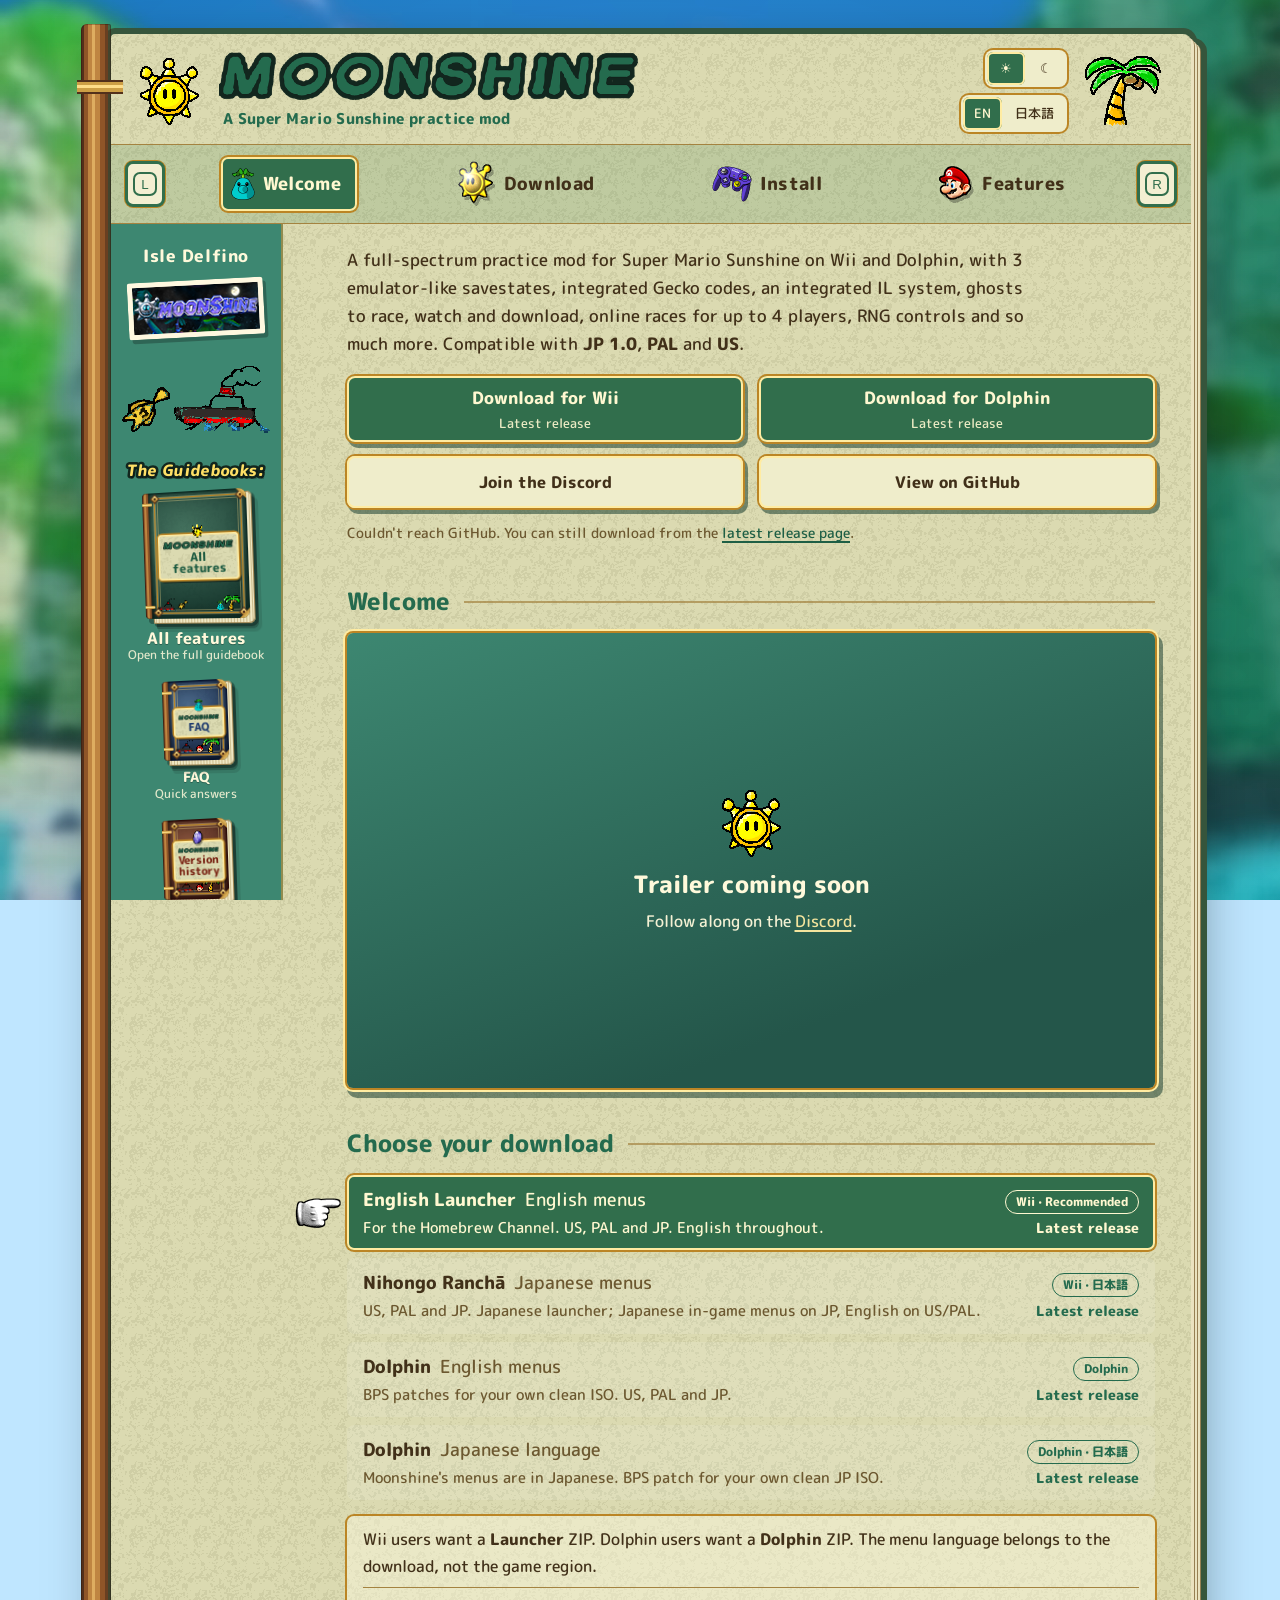
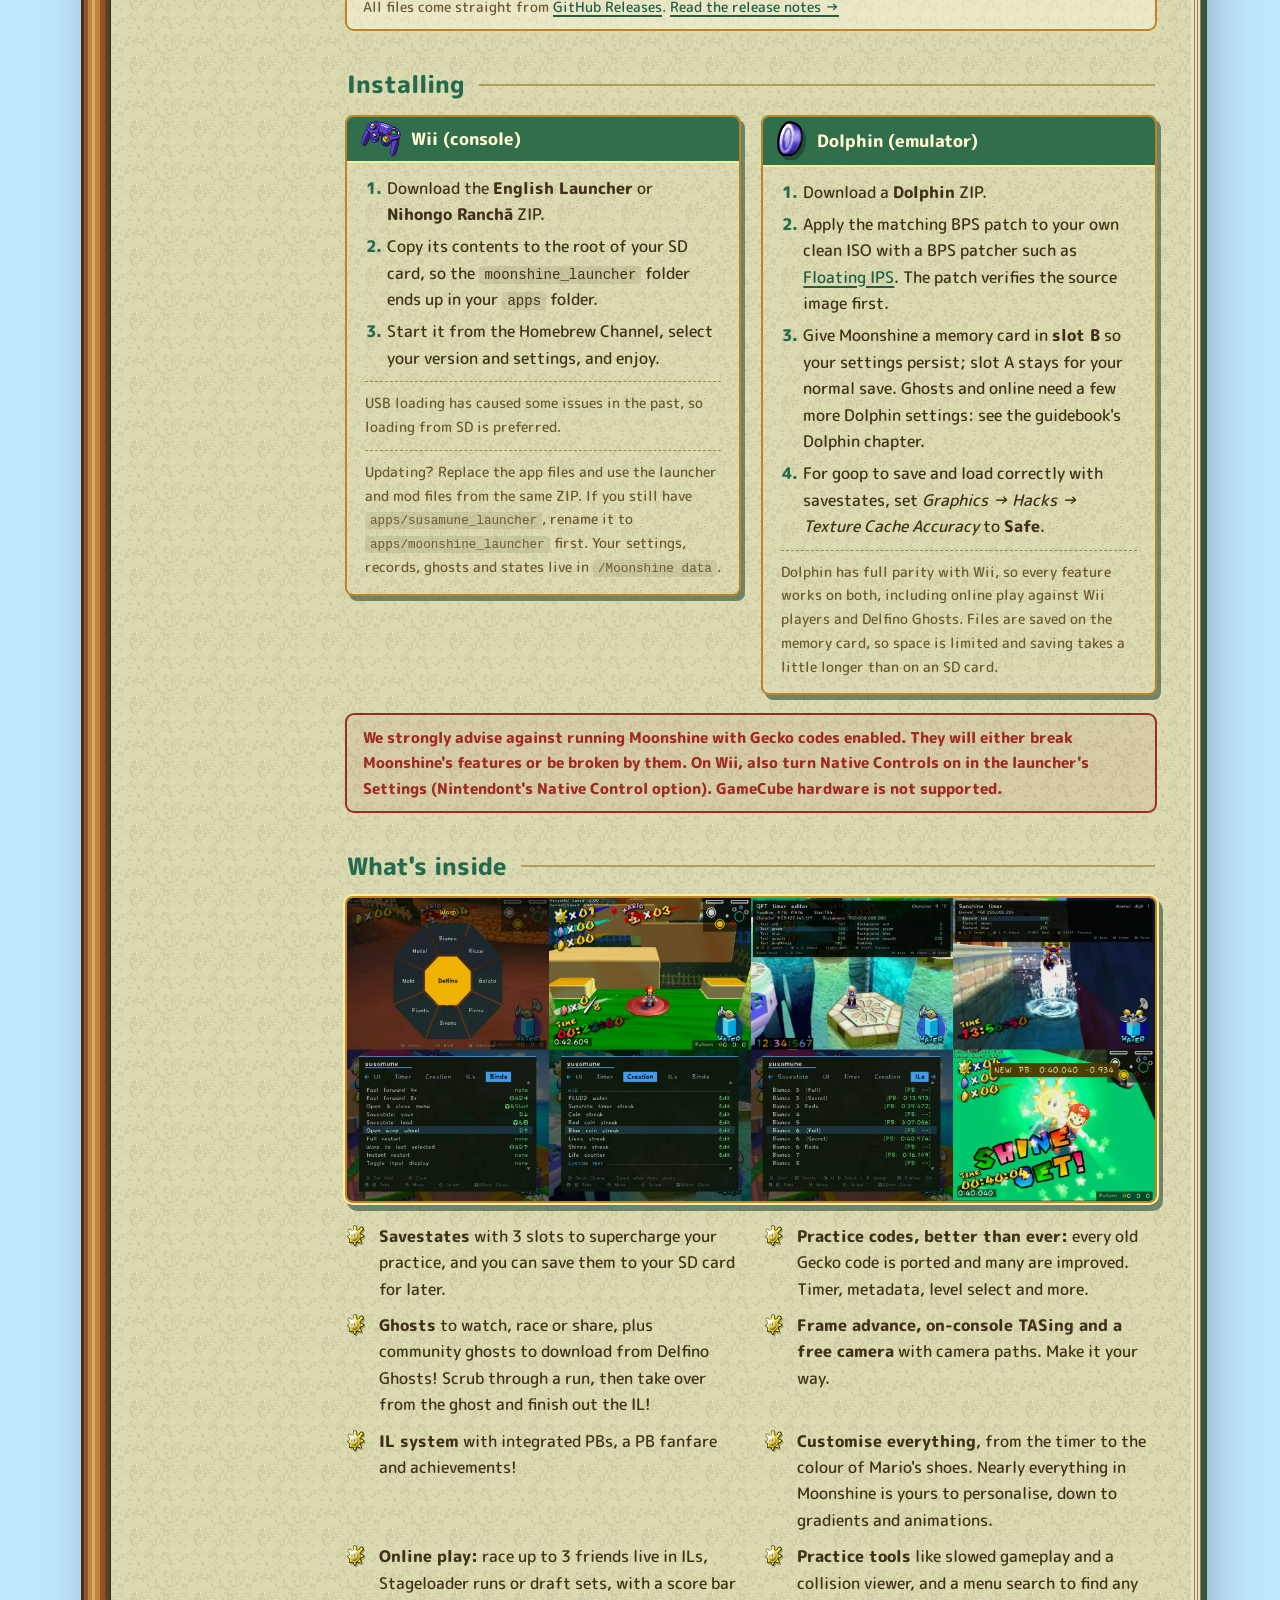
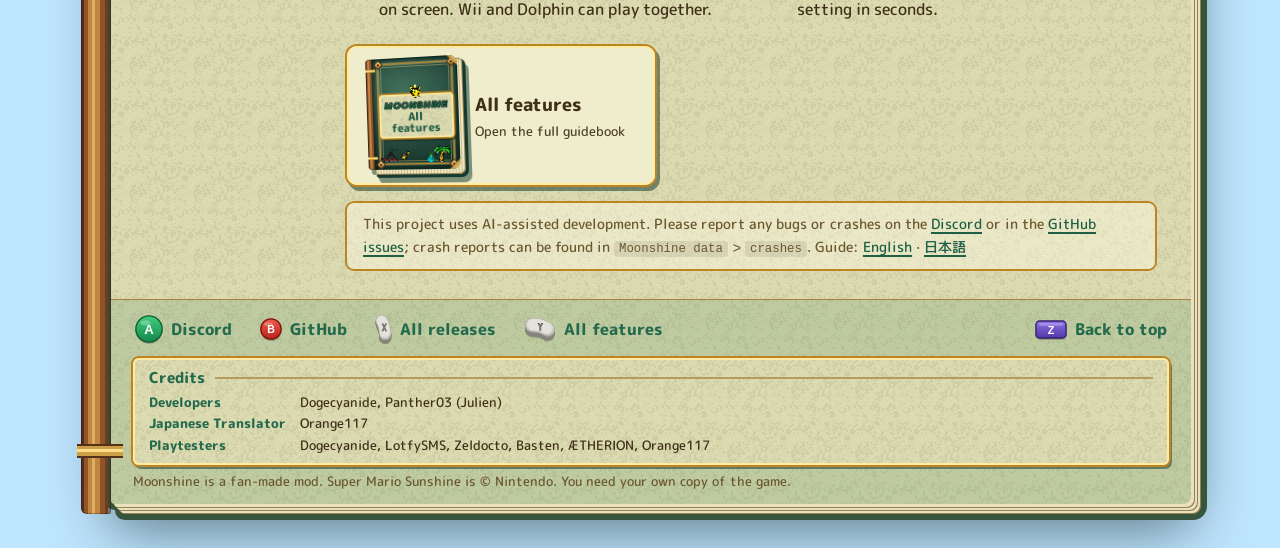
==== commit c94217f2: "JA: Orange117 translation pass 2" ====
--- a/index.html
+++ b/index.html
@@ -292,10 +292,10 @@
         <nav class="g-side" aria-label="Chapters" data-i18n-aria="gChLabel">
           <div class="g-side-inner">
             <div class="g-group" data-cat="start"><p class="g-group-title"><span class="l-en">Start</span><span class="l-ja" lang="ja">はじめに</span></p><ol class="g-list"><li><a class="g-ch" href="#guide/getting-started" data-ch="getting-started"><span class="l-en">Getting started</span><span class="l-ja" lang="ja">導入と起動</span></a></li><li><a class="g-ch" href="#guide/menu" data-ch="menu"><span class="l-en">The menu</span><span class="l-ja" lang="ja">メニュー</span></a></li><li><a class="g-ch" href="#guide/binds" data-ch="binds"><span class="l-en">Button binds</span><span class="l-ja" lang="ja">ボタン割り当て</span></a></li></ol></div>
-            <div class="g-group" data-cat="practice"><p class="g-group-title"><span class="l-en">Practice</span><span class="l-ja" lang="ja">練習</span></p><ol class="g-list"><li><a class="g-ch" href="#guide/savestates" data-ch="savestates"><span class="l-en">Savestates</span><span class="l-ja" lang="ja">ステート</span></a></li><li><a class="g-ch" href="#guide/sd-states" data-ch="sd-states"><span class="l-en">SD states</span><span class="l-ja" lang="ja">SDステート</span></a></li><li><a class="g-ch" href="#guide/frame-advance" data-ch="frame-advance"><span class="l-en">Pause and frame advance</span><span class="l-ja" lang="ja">一時停止とコマ送り</span></a></li><li><a class="g-ch" href="#guide/free-camera" data-ch="free-camera"><span class="l-en">Free camera</span><span class="l-ja" lang="ja">フリーカメラ</span></a></li><li><a class="g-ch" href="#guide/tas" data-ch="tas"><span class="l-en">TAS projects</span><span class="l-ja" lang="ja">TAS管理</span></a></li><li><a class="g-ch" href="#guide/warps" data-ch="warps"><span class="l-en">Warps and restarts</span><span class="l-ja" lang="ja">ワープとリスタート</span></a></li><li><a class="g-ch" href="#guide/codes" data-ch="codes"><span class="l-en">Practice codes</span><span class="l-ja" lang="ja">練習用コード</span></a></li><li><a class="g-ch" href="#guide/rng" data-ch="rng"><span class="l-en">RNG controls</span><span class="l-ja" lang="ja">乱数の操作</span></a></li></ol></div>
+            <div class="g-group" data-cat="practice"><p class="g-group-title"><span class="l-en">Practice</span><span class="l-ja" lang="ja">練習</span></p><ol class="g-list"><li><a class="g-ch" href="#guide/savestates" data-ch="savestates"><span class="l-en">Savestates</span><span class="l-ja" lang="ja">ステート</span></a></li><li><a class="g-ch" href="#guide/sd-states" data-ch="sd-states"><span class="l-en">SD states</span><span class="l-ja" lang="ja">SDステート</span></a></li><li><a class="g-ch" href="#guide/frame-advance" data-ch="frame-advance"><span class="l-en">Pause and frame advance</span><span class="l-ja" lang="ja">一時停止とコマ送り</span></a></li><li><a class="g-ch" href="#guide/free-camera" data-ch="free-camera"><span class="l-en">Free camera</span><span class="l-ja" lang="ja">フリーカメラ</span></a></li><li><a class="g-ch" href="#guide/tas" data-ch="tas"><span class="l-en">TAS projects</span><span class="l-ja" lang="ja">TAS管理</span></a></li><li><a class="g-ch" href="#guide/warps" data-ch="warps"><span class="l-en">Warps and restarts</span><span class="l-ja" lang="ja">ワープとリスタート</span></a></li><li><a class="g-ch" href="#guide/codes" data-ch="codes"><span class="l-en">Practice codes</span><span class="l-ja" lang="ja">練習用コード</span></a></li><li><a class="g-ch" href="#guide/rng" data-ch="rng"><span class="l-en">RNG controls</span><span class="l-ja" lang="ja">乱数の設定</span></a></li></ol></div>
             <div class="g-group" data-cat="runs"><p class="g-group-title"><span class="l-en">Runs</span><span class="l-ja" lang="ja">走行</span></p><ol class="g-list"><li><a class="g-ch" href="#guide/ils" data-ch="ils"><span class="l-en">ILs, PBs and records</span><span class="l-ja" lang="ja">IL・PB・記録</span></a></li><li><a class="g-ch" href="#guide/stage-loader" data-ch="stage-loader"><span class="l-en">Stage loader and streaks</span><span class="l-ja" lang="ja">ステージローダーと連続成功</span></a></li><li><a class="g-ch" href="#guide/ghosts" data-ch="ghosts"><span class="l-en">Ghosts</span><span class="l-ja" lang="ja">ゴースト</span></a></li><li><a class="g-ch" href="#guide/timers" data-ch="timers"><span class="l-en">Timer, QFT and splits</span><span class="l-ja" lang="ja">タイマー・QFT・区間</span></a></li></ol></div>
             <div class="g-group" data-cat="online"><p class="g-group-title"><span class="l-en">Online</span><span class="l-ja" lang="ja">オンライン</span></p><ol class="g-list"><li><a class="g-ch" href="#guide/online" data-ch="online"><span class="l-en">Online play</span><span class="l-ja" lang="ja">オンライン対戦</span></a></li></ol></div>
-            <div class="g-group" data-cat="display"><p class="g-group-title"><span class="l-en">Display</span><span class="l-ja" lang="ja">表示</span></p><ol class="g-list"><li><a class="g-ch" href="#guide/movement" data-ch="movement"><span class="l-en">Movement displays</span><span class="l-ja" lang="ja">動きのタイミング表示</span></a></li><li><a class="g-ch" href="#guide/hud" data-ch="hud"><span class="l-en">HUD and appearance</span><span class="l-ja" lang="ja">HUDと見た目</span></a></li><li><a class="g-ch" href="#guide/layouts" data-ch="layouts"><span class="l-en">Displays and styles</span><span class="l-ja" lang="ja">表示とスタイル</span></a></li></ol></div>
+            <div class="g-group" data-cat="display"><p class="g-group-title"><span class="l-en">Display</span><span class="l-ja" lang="ja">表示</span></p><ol class="g-list"><li><a class="g-ch" href="#guide/movement" data-ch="movement"><span class="l-en">Movement displays</span><span class="l-ja" lang="ja">アクションの表示</span></a></li><li><a class="g-ch" href="#guide/hud" data-ch="hud"><span class="l-en">HUD and appearance</span><span class="l-ja" lang="ja">HUDと見た目</span></a></li><li><a class="g-ch" href="#guide/layouts" data-ch="layouts"><span class="l-en">Displays and styles</span><span class="l-ja" lang="ja">表示とスタイル</span></a></li></ol></div>
             <div class="g-group" data-cat="system"><p class="g-group-title"><span class="l-en">System</span><span class="l-ja" lang="ja">システム</span></p><ol class="g-list"><li><a class="g-ch" href="#guide/data" data-ch="data"><span class="l-en">Data folder</span><span class="l-ja" lang="ja">保存フォルダー</span></a></li><li><a class="g-ch" href="#guide/dolphin" data-ch="dolphin"><span class="l-en">Dolphin</span><span class="l-ja" lang="ja">Dolphin</span></a></li><li><a class="g-ch" href="#guide/help" data-ch="help"><span class="l-en">Tips and reports</span><span class="l-ja" lang="ja">ヒントと不具合の報告</span></a></li></ol></div>
             <div class="doodles g-doodles" aria-hidden="true"><span class="sprite fish"></span><span class="sprite ship"></span></div>
           </div>
@@ -693,33 +693,33 @@
 <div class="g-tw"><table class="g-table"><thead><tr><th scope="col">設定</th><th scope="col">標準</th><th scope="col">機能</th></tr></thead><tbody><tr><td>FMVスキップ</td><td>On</td><td>対応するムービーをスキップできます。</td></tr><tr><td>起動イントロスキップ</td><td>On</td><td>起動時のロゴを飛ばします。次回の起動から有効です。</td></tr><tr><td>ヨッシー解禁</td><td>Off</td><td>進行に関係なくヨッシーを使えます。</td></tr><tr><td>ノズル解禁</td><td>Off</td><td>未開封のロケット・ターボノズルの箱が出ます。</td></tr><tr><td>一度しか出現しないシャインの再出現</td><td>On</td><td>一度きりのシャインが復活し、何度でも練習できます。</td></tr></tbody></table></div>
 <h3>ステージのルール</h3>
 <div class="g-tw"><table class="g-table"><thead><tr><th scope="col">設定</th><th scope="col">標準</th><th scope="col">機能</th></tr></thead><tbody><tr><td>ヒミツでポンプ</td><td>クリア済み</td><td>ヒミツコースでポンプを取り上げる条件。クリア済み、ポンプなし、全ヒミツ から選びます。</td></tr><tr><td>エリア固定</td><td>Off</td><td>すべての出口が同じエリアのリスタートになります。</td></tr><tr><td>青コイン取得を無効</td><td>On</td><td>青コインが取得済みにならず、何度でも出ます。</td></tr><tr><td>モンテマン配置</td><td>Off</td><td>モンテマンのレースの速さを 最遅 または 最速 に固定します。</td></tr><tr><td>キャンキャン3体目無反応</td><td>Off</td><td>3匹目のキャンキャンが早くマリオを狙わないようにします。</td></tr><tr><td>ヨッシー・ノズルでセーブテキストの表示</td><td>Off</td><td>ヨッシーやノズルの進行が保存される前に知らせます。</td></tr><tr><td>標準ポーズ無効</td><td>Off</td><td>Moonshineのポーズ処理だけを使います。</td></tr><tr><td>シレナ入り口パイナップル</td><td>現在のゲーム</td><td>ドルピック広場で、シレナビーチへの土管のパイナップルを表示または除去します。広場以外では Plaza only と表示されます。現在のゲームのフラグを変えるので、その試行は補助あり扱いになります。</td></tr></tbody></table></div>
-<h3>Practice tools</h3>
-<div class="g-tw"><table class="g-table"><thead><tr><th scope="col">設定</th><th scope="col">標準</th><th scope="col">機能</th></tr></thead><tbody><tr><td>Nozzle lock</td><td>Unlocked</td><td>選んだノズル（Rocket、Turbo、Hover）を固定します。</td></tr><tr><td>Force plaza events</td><td>On</td><td>Delfino広場のイベントを使える状態に保ちます。</td></tr><tr><td>Never pause IGT</td><td>On</td><td>ポーズ中もゲーム内時間が進みます。</td></tr><tr><td>Shadow Mario HP meter</td><td>Off</td><td>ニセマリオの残り体力を表示します。</td></tr><tr><td>Stage intro skip</td><td>Off</td><td>ステージ開始時のカメラ演出を飛ばします。ILのPB対象外になります。</td></tr><tr><td>Deathless blooper surfing</td><td>Off</td><td>ゲッソーサーフィンで衝突してもミスになりません。</td></tr><tr><td>No shine get animation</td><td>Off</td><td>シャイン取得の演出を飛ばします。</td></tr><tr><td>Fruit never times out</td><td>Off</td><td>置いたフルーツが消えません。</td></tr><tr><td>Disable Z Menu</td><td>On</td><td>Zで本来のメニューが開かないようにし、Zをワープホイールに使えるようにします。</td></tr><tr><td>Disable Moonshine Warps</td><td>Off</td><td>ワープホイール、ステージ表、リスタート、ILのワープを無効にします。</td></tr><tr><td>Attempt counter</td><td>Off</td><td>現在のエリアの試行回数と成功回数を数えます。</td></tr><tr><td>In-stage counter controls</td><td>Off</td><td>十字キー左右だけのカウンター操作をステージ内でも使えるようにします。</td></tr><tr><td>Force Box Game</td><td>Off</td><td>Delfinoの木箱ゲームの配置を 1 または 2 に固定します。実際のセーブデータは変わりません。</td></tr><tr><td>System messages</td><td>On</td><td>Moonshineのシステムメッセージを表示します。PBや実績の通知とは別の設定です。</td></tr><tr><td>Gameplay speed（ゲームプレイの速度変更）</td><td>100%</td><td>1～100%の速さで練習できます。速度を落とした試行は記録にならず、オンラインのレースでも勝てません。</td></tr><tr><td>Slowdown preset（低速切替用の速度指定）</td><td>50%</td><td>ショートカット「低速切替」で使う速さ。もう一度押すと100%に戻ります。</td></tr></tbody></table></div>
+<h3>練習ツール</h3>
+<div class="g-tw"><table class="g-table"><thead><tr><th scope="col">設定</th><th scope="col">標準</th><th scope="col">機能</th></tr></thead><tbody><tr><td>ノズル固定</td><td>Unlocked</td><td>選んだノズル（ロケット、ターボ、ホバー）を固定します。</td></tr><tr><td>ドルピックタウンイベントの強制再生</td><td>On</td><td>Delfino広場のイベントを使える状態に保ちます。</td></tr><tr><td>ポーズ中にタイマーを止めない</td><td>On</td><td>ポーズ中もゲーム内時間が進みます。</td></tr><tr><td>ニセマリオHP表示</td><td>Off</td><td>ニセマリオの残り体力を表示します。</td></tr><tr><td>デモムービースキップ</td><td>Off</td><td>ステージ開始時のカメラ演出を飛ばします。ILのPB対象外になります。</td></tr><tr><td>死なないイカサーフィン</td><td>Off</td><td>イカサーフィンで衝突してもミスになりません。</td></tr><tr><td>シャイン取得演出なし</td><td>Off</td><td>シャイン取得の演出を飛ばしてプレイを続行できます。</td></tr><tr><td>永久フルーツ</td><td>Off</td><td>置いたフルーツが消えません。</td></tr><tr><td>Zメニュー無効</td><td>On</td><td>Zで本来のメニューが開かないようにし、Zをワープホイールに使えるようにします。</td></tr><tr><td>Moonshineワープを無効化</td><td>Off</td><td>ワープホイール、ステージ表、リスタート、ILのワープを無効にします。</td></tr><tr><td>挑戦カウンター</td><td>Off</td><td>現在のエリアの試行回数と成功回数を数えます。</td></tr><tr><td>ステージ内カウンター操作</td><td>Off</td><td>十字キー左右だけのカウンター操作をステージ内でも使えるようにします。</td></tr><tr><td>木箱屋ミニゲーム固定</td><td>Off</td><td>木箱ゲームの配置を 1 または 2 に固定します。実際のセーブデータは変わりません。</td></tr><tr><td>システムメッセージ</td><td>On</td><td>Moonshineのシステムメッセージを表示します。PBや実績の通知とは別の設定です。</td></tr><tr><td>ゲームプレイの速度変更</td><td>100%</td><td>1～100%の速さで練習できます。速度を落とした試行は記録にならず、オンラインのレースでも勝てません。</td></tr><tr><td>低速切替用の速度指定</td><td>50%</td><td>ショートカット「低速切替」で使う速さ。もう一度押すと100%に戻ります。</td></tr></tbody></table></div>
 <h3>常に有効な修正</h3>
 <ul>
 <li><strong>Fix Manta Splitting：</strong>マンタのエピソードで起きるNintendontの不具合を修正します。</li>
 <li><strong>メモリーカードの文字コード自動選択：</strong>起動したゲーム版に合わせてANSIかSJISを選びます。</li>
 </ul></div>
 <div class="help g-help">
-<p class="lead"><span class="g-where"><span class="l-en">Where</span><span class="l-ja" lang="ja">場所</span></span><strong class="l-en">Practice > Gameplay and QoL / Practice tools</strong><strong class="l-ja" lang="ja">Practice > Gameplay and QoL / Practice tools</strong></p>
-<p class="small"><span class="l-en">Most of these are native versions of the GCT generator's practice Gecko codes, so you don't need separate codes. Press X on any of them to add it to Shined.</span><span class="l-ja" lang="ja">多くはGCT generatorの練習用Geckoコードを内蔵したものなので、別のコードは不要です。どの設定も X で Shined に登録できます。</span></p>
-</div>
-<nav class="g-pn" aria-label="Previous and next chapter" data-i18n-aria="gPnLabel"><a class="g-prev" href="#guide/warps" rel="prev"><span class="g-pn-k"><span class="l-en">Previous</span><span class="l-ja" lang="ja">前の章</span></span><span class="l-en">Warps and restarts</span><span class="l-ja" lang="ja">ワープとリスタート</span></a><a class="g-next" href="#guide/rng" rel="next"><span class="g-pn-k"><span class="l-en">Next</span><span class="l-ja" lang="ja">次の章</span></span><span class="l-en">RNG controls</span><span class="l-ja" lang="ja">乱数の操作</span></a></nav>
+<p class="lead"><span class="g-where"><span class="l-en">Where</span><span class="l-ja" lang="ja">場所</span></span><strong class="l-en">Practice > Gameplay and QoL / Practice tools</strong><strong class="l-ja" lang="ja">練習 > ゲーム・便利機能/練習ツール</strong></p>
+<p class="small"><span class="l-en">Most of these are native versions of the GCT generator's practice Gecko codes, so you don't need separate codes. Press X on any of them to add it to Shined.</span><span class="l-ja" lang="ja">ほとんどはGCT generatorの練習用Geckoコードを内蔵したものなので、別途コードを用意する必要はありません。どの設定も X で お気に入り に登録できます。</span></p>
+</div>
+<nav class="g-pn" aria-label="Previous and next chapter" data-i18n-aria="gPnLabel"><a class="g-prev" href="#guide/warps" rel="prev"><span class="g-pn-k"><span class="l-en">Previous</span><span class="l-ja" lang="ja">前の章</span></span><span class="l-en">Warps and restarts</span><span class="l-ja" lang="ja">ワープとリスタート</span></a><a class="g-next" href="#guide/rng" rel="next"><span class="g-pn-k"><span class="l-en">Next</span><span class="l-ja" lang="ja">次の章</span></span><span class="l-en">RNG controls</span><span class="l-ja" lang="ja">乱数の設定</span></a></nav>
 </div><span class="g-folio" aria-hidden="true">10 / 22</span><span class="g-shade" aria-hidden="true"></span></div>
 <div class="g-face g-back" aria-hidden="true"></div>
 </article>
 <article class="g-chapter" id="ch-rng" data-ch="rng" data-cat="practice" aria-labelledby="h-rng">
 <div class="g-face g-front"><div class="g-scroll">
-<h2 id="h-rng" tabindex="-1"><span class="sprite ic-pad" aria-hidden="true"></span><span class="l-en">RNG controls</span><span class="l-ja" lang="ja">乱数の操作</span></h2>
+<h2 id="h-rng" tabindex="-1"><span class="sprite ic-pad" aria-hidden="true"></span><span class="l-en">RNG controls</span><span class="l-ja" lang="ja">乱数の設定</span></h2>
 <div class="l-en g-body"><p>These make normally random patterns repeatable so you can drill one setup.</p>
 <div class="g-tw"><table class="g-table"><thead><tr><th scope="col">Setting</th><th scope="col">Default</th><th scope="col">What it does</th></tr></thead><tbody><tr><td>Pattern selector</td><td>Off</td><td>Makes the Chomplet and Chain Chomp patterns in Pianta 1 and Pianta 4 repeatable.</td></tr><tr><td>Any fruit opens Yoshi eggs</td><td>Off</td><td>Any fruit hatches a Yoshi egg.</td></tr><tr><td>King Boo fruit cycle</td><td>Off</td><td>Forces King Boo's valid-fruit and no-fruit cycle.</td></tr><tr><td>Disable Petey tornado</td><td>Off</td><td>Petey never uses his tornado.</td></tr><tr><td>Petey flight route</td><td>Retail</td><td>Forces Petey into the fastest pattern (N1-S1-S2-S3).</td></tr><tr><td>Crane speed</td><td>Retail</td><td>Keeps Ricco's crane speed inside the chosen band, from Slowest to Fastest.</td></tr><tr><td>Fruit machine</td><td>Retail</td><td>Makes the Ricco fruit machine give durians.</td></tr><tr><td>Gelato 6 red-coin fish</td><td>Retail</td><td>Repeatable fish pattern, Pattern 1 to 4 (testing).</td></tr><tr><td>Blue-coin birds</td><td>Retail</td><td>Repeatable bird pattern, Pattern 1 to 4 (testing).</td></tr></tbody></table></div>
 <p><strong>Save RNG state</strong> in Practice > Savestates is a separate switch: with it On, loading a state also rewinds the RNG.</p></div>
 <div class="l-ja g-body" lang="ja"><p>普段はランダムなパターンを固定し、同じ状況を繰り返し練習できます。</p>
-<div class="g-tw"><table class="g-table"><thead><tr><th scope="col">設定</th><th scope="col">標準</th><th scope="col">機能</th></tr></thead><tbody><tr><td>Pattern selector</td><td>Off</td><td>Pianta 1 と Pianta 4 のChompletとワンワンのパターンを再現できるようにします。</td></tr><tr><td>Any fruit opens Yoshi eggs</td><td>Off</td><td>どのフルーツでもヨッシーのタマゴがかえります。</td></tr><tr><td>King Boo fruit cycle</td><td>Off</td><td>キングテレサのフルーツが出る・出ない周期を固定します。</td></tr><tr><td>Disable Petey tornado</td><td>Off</td><td>ボスパックンが竜巻を使いません。</td></tr><tr><td>Petey flight route</td><td>Retail</td><td>ボスパックンを最速のパターン（N1-S1-S2-S3）に固定します。</td></tr><tr><td>Crane speed</td><td>Retail</td><td>Riccoのクレーンの速さを選んだ範囲（Slowest～Fastest）に保ちます。</td></tr><tr><td>Fruit machine</td><td>Retail</td><td>Riccoのフルーツマシンからドリアンだけが出ます。</td></tr><tr><td>Gelato 6 red-coin fish</td><td>Retail</td><td>魚のパターン（Pattern 1～4）を再現します（テスト中）。</td></tr><tr><td>Blue-coin birds</td><td>Retail</td><td>鳥のパターン（Pattern 1～4）を再現します（テスト中）。</td></tr></tbody></table></div>
-<p>Practice > Savestates の <strong>Save RNG state</strong> は別の設定です。Onなら、ステート読込時に乱数も戻ります。</p></div>
-<div class="help g-help">
-<p class="lead"><span class="g-where"><span class="l-en">Where</span><span class="l-ja" lang="ja">場所</span></span><strong class="l-en">Practice > RNG controls</strong><strong class="l-ja" lang="ja">Practice > RNG controls</strong></p>
-<p class="small"><span class="l-en">RNG controls allow streaks. Petey and King Boo controls also allow ordinary PBs; the other RNG controls keep their own PB restrictions, so check Runs > PB Safety before a PB attempt.</span><span class="l-ja" lang="ja">乱数の操作を使っても連続成功の練習ができます。ボスパックンとキングテレサの設定は通常のPBも対象です。その他の設定はそれぞれのPB制限が残るため、PBを狙う前に Runs > PB Safety を確認してください。</span></p>
+<div class="g-tw"><table class="g-table"><thead><tr><th scope="col">設定</th><th scope="col">標準</th><th scope="col">機能</th></tr></thead><tbody><tr><td>パターン選択</td><td>Off</td><td>Pianta 1 と Pianta 4 のChompletとワンワンのパターンを再現できるようにします。</td></tr><tr><td>任意のフルーツでヨッシーを解放</td><td>Off</td><td>どのフルーツでもヨッシーの卵が孵ります。</td></tr><tr><td>ボステレサのフルーツ周期</td><td>Off</td><td>ボステレサのフルーツが出る・出ない周期を固定します。</td></tr><tr><td>ボスパックンの竜巻を無効化</td><td>Off</td><td>ボスパックンが竜巻を使いません。</td></tr><tr><td>ボスパックンの飛行ルート</td><td>Retail</td><td>ボスパックンを最速のパターン（N1-S1-S2-S3）に固定します。</td></tr><tr><td>クレーンの速度</td><td>Retail</td><td>リコのクレーンの速さを選んだ範囲（最遅～最速）に保ちます。</td></tr><tr><td>フルーツスロット</td><td>Retail</td><td>リコのフルーツマシンからドリアンだけが出ます。</td></tr><tr><td>マンマ6の赤コインの魚</td><td>Retail</td><td>魚のパターン（Pattern 1～4）を再現します（試験機能）。</td></tr><tr><td>青コインの鳥</td><td>Retail</td><td>鳥のパターン（Pattern 1～4）を再現します（試験機能）。</td></tr></tbody></table></div>
+<p>練習 > ステート の <strong>乱数の保存</strong>は別の設定です。Onなら、ステート読込時に乱数も戻ります。</p></div>
+<div class="help g-help">
+<p class="lead"><span class="g-where"><span class="l-en">Where</span><span class="l-ja" lang="ja">場所</span></span><strong class="l-en">Practice > RNG controls</strong><strong class="l-ja" lang="ja">練習 > 乱数の設定</strong></p>
+<p class="small"><span class="l-en">RNG controls allow streaks. Petey and King Boo controls also allow ordinary PBs; the other RNG controls keep their own PB restrictions, so check Runs > PB Safety before a PB attempt.</span><span class="l-ja" lang="ja">乱数の設定を使っても連続成功の練習ができます。ボスパックンとボステレサの設定は通常のPBも対象です。その他の設定はそれぞれのPB制限が残るため、PBを狙う前に 走行> PB登録の条件 を確認してください。</span></p>
 </div>
 <nav class="g-pn" aria-label="Previous and next chapter" data-i18n-aria="gPnLabel"><a class="g-prev" href="#guide/codes" rel="prev"><span class="g-pn-k"><span class="l-en">Previous</span><span class="l-ja" lang="ja">前の章</span></span><span class="l-en">Practice codes</span><span class="l-ja" lang="ja">練習用コード</span></a><a class="g-next" href="#guide/ils" rel="next"><span class="g-pn-k"><span class="l-en">Next</span><span class="l-ja" lang="ja">次の章</span></span><span class="l-en">ILs, PBs and records</span><span class="l-ja" lang="ja">IL・PB・記録</span></a></nav>
 </div><span class="g-folio" aria-hidden="true">11 / 22</span><span class="g-shade" aria-hidden="true"></span></div>
@@ -744,27 +744,27 @@
 <p>Attempts that used an assist (practice pause, Step, free camera, fast forward, regrab, a state load and so on) show <strong>TAS</strong> next to the timer and can't set an ordinary PB. A fresh IL or streak attempt checks its own practice settings, so a pause in the previous stage doesn't disqualify it.</p>
 <h3>Records</h3>
 <p>The <strong>Records</strong> tab shows achievements and practice statistics: attempts, finishes, play time and split history. They are saved in <code>moonshine_*.bin</code> in your data folder.</p></div>
-<div class="l-ja g-body" lang="ja"><p><strong>ILs</strong> はワープ一覧とPB記録を兼ねています。レベルを選ぶとそこへワープし、クリアするとPBを記録します。自己ベストを更新すると通知とファンファーレが出ます。</p><div class="g-shots"><figure class="g-shot"><div class="g-shot-frame"><img src="assets/guide/new-pb.webp" width="960" height="715" alt="自己ベストを更新すると、新しいPBと縮めたタイムが表示されます。" loading="lazy" decoding="async"></div><figcaption>自己ベストを更新すると、新しいPBと縮めたタイムが表示されます。</figcaption></figure><figure class="g-shot"><div class="g-shot-frame"><img src="assets/guide/achievement.webp" width="960" height="715" alt="実績は達成したときに表示され、Records タブで一覧できます。" loading="lazy" decoding="async"></div><figcaption>実績は達成したときに表示され、Records タブで一覧できます。</figcaption></figure></div>
+<div class="l-ja g-body" lang="ja"><p><strong>IL</strong> はワープ一覧とPB記録を兼ねています。レベルを選ぶとそこへワープし、クリアするとPBを記録します。自己ベストを更新すると通知とファンファーレが出ます。</p><div class="g-shots"><figure class="g-shot"><div class="g-shot-frame"><img src="assets/guide/new-pb.webp" width="960" height="715" alt="自己ベストを更新すると、新しいPBと縮めたタイムが表示されます。" loading="lazy" decoding="async"></div><figcaption>自己ベストを更新すると、新しいPBと縮めたタイムが表示されます。</figcaption></figure><figure class="g-shot"><div class="g-shot-frame"><img src="assets/guide/achievement.webp" width="960" height="715" alt="実績は達成したときに表示され、Records タブで一覧できます。" loading="lazy" decoding="async"></div><figcaption>実績は達成したときに表示され、Records タブで一覧できます。</figcaption></figure></div>
 <h3>収録内容</h3>
 <ul>
-<li>青コイン交換以外の<strong>シャイン96個</strong>：エピソード56、コースのボーナス14、100枚コイン8、Delfino広場15、Airstrip 2、Corona Mountain。</li>
-<li><strong>Any% Plaza movement</strong>：レベル間の広場の区間（Bianco Plant から Corona Enter まで）。</li>
+<li>青コイン交換以外の<strong>シャイン96個</strong>：エピソード56、コースのボーナス14、100枚コイン8、ドルピックタウン15、エアポート 2、コロナマウンテン。</li>
+<li><strong>ドルピック移動</strong>：レベル間の広場の区間（大王像のドロドロパックン から コロナ突入 まで）。</li>
 <li>進入から秘密コースの赤コインまでをまとめて計る <strong>Full Reds</strong> ルート。</li>
 </ul>
 <p>対応する行で <kbd class="gc gc-z">Z</kbd> を押すと<strong>開始エピソード</strong>を選べます。対象は100枚コインの7ルート、Gelato・Noki・Pianta の Hidden、Full Reds の全10ルートです。</p>
 <h3>タブ上部の設定</h3>
-<div class="g-tw"><table class="g-table"><thead><tr><th scope="col">設定</th><th scope="col">標準</th><th scope="col">機能</th></tr></thead><tbody><tr><td>Record IL PBs</td><td>On</td><td>クリアしたILでPBを更新できます。</td></tr><tr><td>PB popup</td><td>On</td><td>PB更新時に通知を表示します。</td></tr><tr><td>PB fanfare</td><td>On</td><td>PB更新時にファンファーレを鳴らします。</td></tr><tr><td>Recent IL history</td><td>Off</td><td>最近クリアしたILを表示します。</td></tr><tr><td>Short recent IL names</td><td>On</td><td>最近の一覧で短い名前を使います。</td></tr></tbody></table></div>
-<h3>PB Safety</h3>
-<p>Runs > PB Safety には、ILのPBが記録されなくなる設定がすべて表示されます。該当するものがある間は、上位タブに件数が出ます。<kbd class="gc gc-a">A</kbd> で一つ、<kbd class="gc gc-x">X</kbd> ですべて直せます。</p>
-<div class="g-tw"><table class="g-table"><thead><tr><th scope="col">PB対象外になる条件</th><th scope="col">変更する場所</th></tr></thead><tbody><tr><td>Record IL PBs がOff</td><td>Runs > ILs</td></tr><tr><td>Stage intro skip がOn</td><td>Practice > Practice tools</td></tr><tr><td>Hidden fruit and coins を表示中</td><td>Display > HUD and displays</td></tr><tr><td>Enemy hurtboxes を表示中</td><td>Display > HUD and displays</td></tr><tr><td>Ricco 2 checkpoints を表示中</td><td>Display > HUD and displays</td></tr><tr><td>ゲームプレイの速度変更 が100%未満</td><td>Practice > Practice tools</td></tr><tr><td>地形の当たり判定表示 がOn</td><td>Display > HUD and displays > Practice visuals</td></tr></tbody></table></div>
+<div class="g-tw"><table class="g-table"><thead><tr><th scope="col">設定</th><th scope="col">標準</th><th scope="col">機能</th></tr></thead><tbody><tr><td>IL PBを記録</td><td>On</td><td>クリアしたILでPBを更新できます。</td></tr><tr><td>記録更新時に通知</td><td>On</td><td>PB更新時に通知を表示します。</td></tr><tr><td>記録更新時ファンファーレ追加</td><td>On</td><td>PB更新時にファンファーレを鳴らします。</td></tr><tr><td>最近のIL履歴</td><td>Off</td><td>最近クリアしたILを表示します。</td></tr><tr><td>最近のIL名</td><td>On</td><td>最近の一覧で短い名前を使います。</td></tr></tbody></table></div>
+<h3>PB登録の条件</h3>
+<p>IL > PB登録の条件 には、ILのPBが記録されなくなる設定がすべて表示されます。該当するものがある間は、上位タブに件数が出ます。<kbd class="gc gc-a">A</kbd> で一つ、<kbd class="gc gc-x">X</kbd> ですべて修正できます。</p>
+<div class="g-tw"><table class="g-table"><thead><tr><th scope="col">PB対象外になる条件</th><th scope="col">変更する場所</th></tr></thead><tbody><tr><td>IL PBを記録がOff</td><td>走行 > IL</td></tr><tr><td>デモムービースキップ がOn</td><td>練習>練習ツール</td></tr><tr><td>隠れたフルーツとコイン を表示中</td><td>表示> HUD・各種表示>練習用の表示</td></tr><tr><td>敵のダメージ判定 を表示中</td><td>表示 >練習用の表示</td></tr><tr><td>リコ2のチェックポイントを表示中</td><td>表示> HUD・各種表示>練習用の表示</td></tr><tr><td>ゲームプレイの速度変更 が100%未満</td><td>練習> 練習ツール</td></tr><tr><td>地形の当たり判定表示 がOn</td><td>表示> HUD・各種表示>練習用の表示</td></tr></tbody></table></div>
 <p>練習用一時停止、Step、フリーカメラ、早送り、持ち直し、ステート読込などの補助を使った試行は、タイマーの横に <strong>TAS</strong> と表示され、通常のPB対象外です。新しいILや連続成功の試行は、その試行自体の練習設定を確認します。前のステージで一時停止を使っても失格にはなりません。</p>
-<h3>Records（記録）</h3>
-<p><strong>Records</strong> タブには実績と練習の統計（試行回数、クリア回数、プレイ時間、区間の履歴）が表示されます。保存フォルダーの <code>moonshine_*.bin</code> に保存されます。</p></div>
-<div class="help g-help">
-<p class="lead"><span class="g-where"><span class="l-en">Where</span><span class="l-ja" lang="ja">場所</span></span><strong class="l-en">Runs > ILs / PB Safety, Records</strong><strong class="l-ja" lang="ja">Runs > ILs / PB Safety、Records</strong></p>
+<h3>記録</h3>
+<p><strong>記録</strong> タブには実績と練習の統計（試行回数、クリア回数、プレイ時間、区間の履歴）が表示されます。保存フォルダーの <code>moonshine_*.bin</code> に保存されます。</p></div>
+<div class="help g-help">
+<p class="lead"><span class="g-where"><span class="l-en">Where</span><span class="l-ja" lang="ja">場所</span></span><strong class="l-en">Runs > ILs / PB Safety, Records</strong><strong class="l-ja" lang="ja">走行 > IL / PB登録の条件、記録</strong></p>
 <p class="small"><span class="l-en">PB not saving? Open Runs > PB Safety. It lists whatever is blocking, A fixes one setting and X fixes them all.</span><span class="l-ja" lang="ja">PBが保存されない場合は Runs > PB Safety を開いてください。原因の設定が一覧になり、A で一つ、X ですべて直せます。</span></p>
 </div>
-<nav class="g-pn" aria-label="Previous and next chapter" data-i18n-aria="gPnLabel"><a class="g-prev" href="#guide/rng" rel="prev"><span class="g-pn-k"><span class="l-en">Previous</span><span class="l-ja" lang="ja">前の章</span></span><span class="l-en">RNG controls</span><span class="l-ja" lang="ja">乱数の操作</span></a><a class="g-next" href="#guide/stage-loader" rel="next"><span class="g-pn-k"><span class="l-en">Next</span><span class="l-ja" lang="ja">次の章</span></span><span class="l-en">Stage loader and streaks</span><span class="l-ja" lang="ja">ステージローダーと連続成功</span></a></nav>
+<nav class="g-pn" aria-label="Previous and next chapter" data-i18n-aria="gPnLabel"><a class="g-prev" href="#guide/rng" rel="prev"><span class="g-pn-k"><span class="l-en">Previous</span><span class="l-ja" lang="ja">前の章</span></span><span class="l-en">RNG controls</span><span class="l-ja" lang="ja">乱数の設定</span></a><a class="g-next" href="#guide/stage-loader" rel="next"><span class="g-pn-k"><span class="l-en">Next</span><span class="l-ja" lang="ja">次の章</span></span><span class="l-en">Stage loader and streaks</span><span class="l-ja" lang="ja">ステージローダーと連続成功</span></a></nav>
 </div><span class="g-folio" aria-hidden="true">12 / 22</span><span class="g-shade" aria-hidden="true"></span></div>
 <div class="g-face g-back" aria-hidden="true"></div>
 </article>
@@ -785,22 +785,22 @@
 <li>A console soft reset or exiting the level ends the active streak or stageloader session.</li>
 </ul>
 <div class="g-tw"><table class="g-table"><thead><tr><th scope="col">Setting</th><th scope="col">Default</th><th scope="col">What it does</th></tr></thead><tbody><tr><td>Stage session display</td><td>Counter</td><td>How streak and session progress is shown: Full notification, Counter or Off.</td></tr><tr><td>Streak auto-reset</td><td>On</td><td>Resets the level automatically during streaks.</td></tr></tbody></table></div></div>
-<div class="l-ja g-body" lang="ja"><div class="g-shots"><figure class="g-shot"><div class="g-shot-frame"><img src="assets/guide/stage-loader.webp" width="960" height="715" alt="内蔵プリセット Fast Any% を43レベルのプレイリストとして読み込んだところ。" loading="lazy" decoding="async"></div><figcaption>内蔵プリセット Fast Any% を43レベルのプレイリストとして読み込んだところ。</figcaption></figure><figure class="g-shot"><div class="g-shot-frame"><img src="assets/guide/playlist-counter.webp" width="960" height="715" alt="プレイリストの実行中は、何レベル目かがカウンターに表示されます。" loading="lazy" decoding="async"></div><figcaption>プレイリストの実行中は、何レベル目かがカウンターに表示されます。</figcaption></figure></div><h3>Stageloader</h3>
-<ul>
-<li>好きなレベルを並べた<strong>プレイリスト</strong>を作り、<strong>Run playlist</strong> で続けて遊べます。保存は任意です。プリセットも入っています。</li>
+<div class="l-ja g-body" lang="ja"><div class="g-shots"><figure class="g-shot"><div class="g-shot-frame"><img src="assets/guide/stage-loader.webp" width="960" height="715" alt="内蔵プリセット Fast Any% を43レベルのプレイリストとして読み込んだところ。" loading="lazy" decoding="async"></div><figcaption>内蔵プリセット Fast Any% を43レベルのプレイリストとして読み込んだところ。</figcaption></figure><figure class="g-shot"><div class="g-shot-frame"><img src="assets/guide/playlist-counter.webp" width="960" height="715" alt="プレイリストの実行中は、何レベル目かがカウンターに表示されます。" loading="lazy" decoding="async"></div><figcaption>プレイリストの実行中は、何レベル目かがカウンターに表示されます。</figcaption></figure></div><h3>ステージローダー</h3>
+<ul>
+<li>好きなレベルを並べた<strong>プレイリスト</strong>を作り、<strong>プレイリストの開始</strong> で続けて遊べます。保存は任意です。プリセットも入っています。</li>
 <li><strong>Fast Any%</strong> は、Any% の43レベルをルート順に並べた内蔵プレイリストです。実際の走りと同じくコースの入口から始まるので、ルート全体をレベルごとに練習できます。</li>
 </ul>
-<h3>Streaking（連続成功）</h3>
-<ul>
-<li>レベルを選び、<strong>目標タイム</strong>と<strong>成功回数</strong>を決めて <strong>Start streak</strong> を選ぶと、安定性の練習ができます。</li>
-<li><strong>Streak auto-reset</strong>（標準でOn）は自動でレベルをやり直します。</li>
+<h3>連続成功</h3>
+<ul>
+<li>レベルを選び、<strong>目標タイム</strong>と<strong>成功回数</strong>を決めて <strong>連続成功を開始</strong> を選ぶと、安定性の練習ができます。</li>
+<li><strong>連続成功の自動リセット</strong>（標準でOn）は自動でレベルをやり直します。</li>
 <li>クリアが数えられなかった場合は、カウンターに理由が少しの間表示されます。</li>
-<li>乱数の操作を使ったままでも連続成功の練習ができます。</li>
+<li>乱数の設定を使ったままでも連続成功の練習ができます。</li>
 <li>本体のソフトリセットかレベルからの退出で、連続成功とステージローダーのセッションは終了します。</li>
 </ul>
-<div class="g-tw"><table class="g-table"><thead><tr><th scope="col">設定</th><th scope="col">標準</th><th scope="col">機能</th></tr></thead><tbody><tr><td>Stage session display</td><td>Counter</td><td>連続成功とセッションの表示方法。Full notification、Counter、Off から選びます。</td></tr><tr><td>Streak auto-reset</td><td>On</td><td>連続成功中に自動でレベルをやり直します。</td></tr></tbody></table></div></div>
-<div class="help g-help">
-<p class="lead"><span class="g-where"><span class="l-en">Where</span><span class="l-ja" lang="ja">場所</span></span><strong class="l-en">Runs > Stageloader / Streaking</strong><strong class="l-ja" lang="ja">Runs > Stageloader / Streaking</strong></p>
+<div class="g-tw"><table class="g-table"><thead><tr><th scope="col">設定</th><th scope="col">標準</th><th scope="col">機能</th></tr></thead><tbody><tr><td>連続練習の表示</td><td>Counter</td><td>連続成功とセッションの表示方法。Full notification、Counter、Off から選びます。</td></tr><tr><td>連続成功の自動リセット</td><td>On</td><td>連続成功中に自動でレベルをやり直します。</td></tr></tbody></table></div></div>
+<div class="help g-help">
+<p class="lead"><span class="g-where"><span class="l-en">Where</span><span class="l-ja" lang="ja">場所</span></span><strong class="l-en">Runs > Stageloader / Streaking</strong><strong class="l-ja" lang="ja">走行 > ステージローダー / 連続成功チャレンジ</strong></p>
 <p class="small"><span class="l-en">Loading a savestate during a streak lets you practise a section without adding to or breaking the streak. Restart normally to resume counting clean attempts.</span><span class="l-ja" lang="ja">連続成功の途中でステートを読み込むと、記録を増やしも途切れさせもせずに一部分を練習できます。通常どおりリスタートすると、正規の試行のカウントに戻ります。</span></p>
 </div>
 <nav class="g-pn" aria-label="Previous and next chapter" data-i18n-aria="gPnLabel"><a class="g-prev" href="#guide/ils" rel="prev"><span class="g-pn-k"><span class="l-en">Previous</span><span class="l-ja" lang="ja">前の章</span></span><span class="l-en">ILs, PBs and records</span><span class="l-ja" lang="ja">IL・PB・記録</span></a><a class="g-next" href="#guide/ghosts" rel="next"><span class="g-pn-k"><span class="l-en">Next</span><span class="l-ja" lang="ja">次の章</span></span><span class="l-en">Ghosts</span><span class="l-ja" lang="ja">ゴースト</span></a></nav>
@@ -874,7 +874,7 @@
 <li><strong>Save latest ghost</strong> で直前の試行を個人のゴーストとして保存します。空いている個人の行を選んだ場合も、確認後に同じ操作ができます。</li>
 <li>個人とインポートのゴーストはページ分けされた一覧で、件数の上限はなく、保存容量だけが上限です。<strong>Personal page</strong> または <strong>Imported page</strong> でCスティック左右を使ってページを切り替えます。</li>
 <li>新しいゴーストは<strong>約10分</strong>まで録画できます。それより長いものを含め、以前のゴーストも引き続き読み込めます。</li>
-<li>新しいゴーストファイルには、試行中に実際に使われた入力と区間のタイムを含められます。</li>
+<li>新しいゴーストファイルには、試行中に実際に使われた入力と区間のタイムを含めます。</li>
 </ul>
 <h3>ゴーストの表示</h3>
 <ul>
@@ -882,15 +882,15 @@
 </ul>
 <h3>ゴーストの表示（Ghost visuals）</h3>
 <p>Ghosts > ゴーストの表示 に、競走・観察中のゴーストの見え方の設定がまとまっています。</p>
-<div class="g-tw"><table class="g-table"><thead><tr><th scope="col">設定</th><th scope="col">標準</th><th scope="col">機能</th></tr></thead><tbody><tr><td>Ghost display</td><td>On</td><td>ゴーストを表示するか隠すか。</td></tr><tr><td>Ghost opacity</td><td></td><td>ゴーストの透明度。</td></tr><tr><td>Ghost appearance</td><td>ニセマリオ</td><td>ニセマリオ、モンテマン、マリオから選べます。</td></tr><tr><td>Ghost inputs</td><td>Off</td><td>Off、Ghost、Both ghosts。Both ghosts は Watch2 では二つのゴーストのコントローラーを、競走中は自分とゴーストのコントローラーを表示します。Display > HUD and displays > Other HUD にもあります。</td></tr><tr><td>ゴーストの軌跡表示（Ghost path）</td><td>Off</td><td>観察中に記録されたルートを表示します。見た目だけで、競走には影響しません。</td></tr><tr><td>観戦時のカメラ表示（Ghost camera）</td><td>Recorded</td><td>Recorded は Watch でゴーストと一緒に記録された視点を使い、Free は自分でカメラを操作します。カメラの記録がないゴーストは Free になります。</td></tr></tbody></table></div>
+<div class="g-tw"><table class="g-table"><thead><tr><th scope="col">設定</th><th scope="col">標準</th><th scope="col">機能</th></tr></thead><tbody><tr><td>ゴースト表示</td><td>On</td><td>ゴーストを表示するか隠すか。</td></tr><tr><td>ゴースト透明度</td><td></td><td>ゴーストの透明度。</td></tr><tr><td>ゴースト外見</td><td>ニセマリオ</td><td>ニセマリオ、モンテマン、マリオから選べます。</td></tr><tr><td>ゴーストの入力</td><td>Off</td><td>Off、ゴースト、両方のゴーストから選べます。両方のゴースト は Watch2 で二つのゴーストのコントローラーを、競走中は自分とゴーストのコントローラーを表示します。表示 > HUD・各種表示 > その他のHUD にもあります。</td></tr><tr><td>ゴーストの軌跡表示</td><td>Off</td><td>観察中に記録されたルートを表示します。見た目だけで、競走には影響しません。</td></tr><tr><td>観戦時のカメラ表示</td><td>Recorded</td><td>Recorded は Watch でゴーストと一緒に記録された視点を使い、Free は自分でカメラを操作します。カメラの記録がないゴーストは Free になります。</td></tr></tbody></table></div>
 <h3>Watch と Watch2</h3>
 <ul>
 <li><strong>Watch</strong> は一つのゴーストを再生します。ムービーは自動で飛ばし、ゴーストの動きのタイミングは保ちます。一つのゴーストの観察では、乗ると動く足場も作動します。競走は見た目だけです。</li>
 <li><strong>Watch2</strong> は二つのゴーストを同時に表示します。</li>
-<li>BまたはStartでWatchを終了します。メニューのコンボでは、Watchを続けたままメニューを開きます。観察中も一時停止、Step、フリーカメラを使えます。</li>
+<li>BまたはStartでWatchを終了します。メニューのボタン割り当てでは、Watchを続けたままメニューを開きます。観察中も一時停止、Step、フリーカメラを使えます。</li>
 </ul>
 <h3>観戦タイムライン</h3>
-<p>観察中は Ghosts タブに <strong>観戦タイムライン</strong>、<strong>ここから操作</strong>、<strong>Stop watching</strong> が表示されます。タイムラインでは観察を止めたり、巻き戻したり、比べたりできます。Aで再生して閉じ、Bで一時停止のまま戻ります。</p>
+<p>観察中は Ghosts タブに <strong>観戦タイムライン</strong>、<strong>ここから操作</strong>、<strong>観戦を終了</strong> が表示されます。タイムラインでは観察を止めたり、巻き戻したり、比べたりできます。Aで再生して閉じ、Bで一時停止のまま戻ります。</p>
 <div class="g-tw"><table class="g-table"><thead><tr><th scope="col">操作</th><th scope="col">機能</th></tr></thead><tbody><tr><td>左 / 右</td><td>1/4コマ（QF）移動</td></tr><tr><td>上 / 下</td><td>120 QF 移動</td></tr><tr><td><kbd class="gc gc-l">L</kbd> / <kbd class="gc gc-r">R</kbd></td><td>前・次の区間へ移動</td></tr><tr><td><kbd>Start</kbd></td><td><strong>ここから操作</strong>（表示中のゴーストが一つのとき）</td></tr></tbody></table></div>
 <ul>
 <li><strong>ここから操作</strong> はマリオをゴーストの位置へ移動して一時停止します。Practice または Step で再開します。ワールドの状態は変わらず、補助あり扱いでPBは無効です。読み込まれたレベルで、表示中のゴーストが一つの場合に使えます。</li>
@@ -903,7 +903,7 @@
 <li><strong>競走中のステート：</strong>読み込むとゴーストも同じタイムの位置に戻るので、そのまま競走を続けられます。ステートを読み込むと Watch は終了します。</li>
 </ul>
 <h3>ゴーストを入手：Delfino Ghosts</h3>
-<p><strong>Ghosts > ゴーストを入手</strong> は Ghosts タブの一番上の項目です。<strong>Delfino Ghosts</strong> では、コミュニティのゴーストサイトをゲーム内から閲覧できます。閲覧とダウンロードにアカウントは不要です。</p>
+<p><strong>ゴースト > ゴーストを入手</strong> は Ghosts タブの一番上の項目です。<strong>Delfino Ghosts</strong> では、コミュニティのゴーストサイトをゲーム内から閲覧できます。閲覧とダウンロードにアカウントは不要です。</p>
 <ol>
 <li>ワールドとレベル、または All levels を選びます。</li>
 <li>ゴーストを選んで <kbd class="gc gc-a">A</kbd> でダウンロードします。<kbd class="gc gc-r">R</kbd> で次のページ、<kbd class="gc gc-l">L</kbd> で最初のページ、<kbd class="gc gc-y">Y</kbd> でレベル選択に戻り、<kbd class="gc gc-b">B</kbd> で戻ります。</li>
@@ -940,16 +940,16 @@
 <h3>QFT freeze events</h3>
 <p>The QFT freezes page chooses which events hold the QFT. All are On by default except yellow coin.</p>
 <div class="g-tw"><table class="g-table"><thead><tr><th scope="col">Group</th><th scope="col">Events</th></tr></thead><tbody><tr><td>Coins and items</td><td>Yellow coin (Off), red coin, blue coin, item or 1-Up</td></tr><tr><td>Events</td><td>Talk, demo, clean event, Bowser event, Petey wakeup, Eel activates, Eel tooth cleaned</td></tr><tr><td>Objects and Yoshi</td><td>Mount Yoshi, take, drop or put an object</td></tr><tr><td>Jumps</td><td>Jump, double jump, triple jump, spin jump, rope jump, bounce</td></tr><tr><td>Other movement</td><td>Dive, dive rollout, dive getup, ledge grab, wall kick, airgrab, moving platform</td></tr></tbody></table></div></div>
-<div class="l-ja g-body" lang="ja"><div class="g-shots"><figure class="g-shot"><div class="g-shot-frame"><img src="assets/guide/finish-breakdown.webp" width="960" height="715" alt="IL終了時の内訳：進入、各区間、QFT移行、QFT合計。" loading="lazy" decoding="async"></div><figcaption>IL終了時の内訳：進入、各区間、QFT移行、QFT合計。</figcaption></figure><figure class="g-shot g-shot-strip"><div class="g-shot-frame"><img src="assets/guide/splits.webp" width="960" height="108" alt="PBと比較した区間タイム（金・緑・赤）。" loading="lazy" decoding="async"></div><figcaption>PBと比較した区間タイム（金・緑・赤）。</figcaption></figure></div><div class="g-tw"><table class="g-table"><thead><tr><th scope="col">設定</th><th scope="col">標準</th><th scope="col">機能</th></tr></thead><tbody><tr><td>Sunshine timer</td><td>Always</td><td>ゲーム本来のタイマー（Always、Shine only、Hidden）。小数第3位まで表示します。Display > 表示とスタイル > タイマー で見た目を自由に変更でき、小数点区切り記号（コロンか点）も選べます。</td></tr><tr><td>Bottom-left QFT</td><td>On freeze</td><td>左下の小型 QFT（Quarter Frame Timer）。Always、On freeze、Hidden から選びます。</td></tr><tr><td>Freeze duration</td><td>1秒</td><td>QFTが止まって表示される時間。Off、0.5秒、1秒、2秒、3秒、5秒 から選びます。</td></tr><tr><td>QFT section history</td><td>Off</td><td>最近の区間タイムを一覧表示します。</td></tr><tr><td>Level splits</td><td>On</td><td>手作業で設定した区間。ゴールを含め1ルート最大8区間。</td></tr><tr><td>Split comparison</td><td>PB</td><td>区間タイムの比較対象。Off、PB、SOB、Ghost から選びます。</td></tr><tr><td>Finish breakdown（終了時の内訳）</td><td>Off</td><td>ILを終えたときに内訳を表示します：最初の区間、以降の区間、実際のロード時間、QFTの移行時間、QFTの合計。表示する行と見た目は Display > 表示とスタイル > タイマー で選びます。</td></tr></tbody></table></div>
+<div class="l-ja g-body" lang="ja"><div class="g-shots"><figure class="g-shot"><div class="g-shot-frame"><img src="assets/guide/finish-breakdown.webp" width="960" height="715" alt="IL終了時の内訳：進入、各区間、QFT移行、QFT合計。" loading="lazy" decoding="async"></div><figcaption>IL終了時の内訳：進入、各区間、QFT移行、QFT合計。</figcaption></figure><figure class="g-shot g-shot-strip"><div class="g-shot-frame"><img src="assets/guide/splits.webp" width="960" height="108" alt="PBと比較した区間タイム（金・緑・赤）。" loading="lazy" decoding="async"></div><figcaption>PBと比較した区間タイム（金・緑・赤）。</figcaption></figure></div><div class="g-tw"><table class="g-table"><thead><tr><th scope="col">設定</th><th scope="col">標準</th><th scope="col">機能</th></tr></thead><tbody><tr><td>サンシャインタイマー</td><td>常時</td><td>ゲーム本来のタイマー（常時、シャイン時のみ、非表示）。小数第3位まで表示します。表示> 表示とスタイル > タイマー で見た目を自由に変更でき、小数点区切り記号（コロンか点）も選べます。</td></tr><tr><td>左下 QFT</td><td>フリーズ時</td><td>左下の小型 QFT（Quarter Frame Timer）。常時、フリーズ時、非表示 から選びます。</td></tr><tr><td>フリーズ時間</td><td>1秒</td><td>QFTが止まって表示される時間。Off、0.5秒、1秒、2秒、3秒、5秒 から選びます。</td></tr><tr><td>QFT 区間履歴</td><td>Off</td><td>最近の区間タイムを一覧表示します。</td></tr><tr><td>レベル内区間タイム</td><td>On</td><td>手作業で設定した区間。ゴールを含め1ルート最大8区間。</td></tr><tr><td>区間タイムの比較</td><td>PB</td><td>区間タイムの比較対象。Off、PB、SOB、Ghost から選びます。</td></tr><tr><td>終了時の内訳</td><td>Off</td><td>ILを終えたときに内訳を表示します：最初の区間、以降の区間、実際のロード時間、QFTの移行時間、QFTの合計。表示する行と見た目は 表示 > 表示とスタイル > タイマー で選びます。</td></tr></tbody></table></div>
 <ul>
 <li><strong>SOB</strong> は各区間のベストの合計です。<strong>Ghost</strong> は選んだ競走相手の区間タイムを使います。データがない場合や合わない場合は <code>--</code> と表示し、推測した値は出しません。</li>
 </ul>
 <h3>QFTが止まるイベント</h3>
 <p>QFT freezes のページで、QFTを止めるイベントを選べます。黄色コイン以外は標準でOnです。</p>
-<div class="g-tw"><table class="g-table"><thead><tr><th scope="col">分類</th><th scope="col">イベント</th></tr></thead><tbody><tr><td>コインとアイテム</td><td>黄色コイン（Off）、赤コイン、青コイン、アイテム・1UP</td></tr><tr><td>イベント</td><td>会話、デモ、掃除完了、クッパのイベント、ボスパックンの目覚め、ウツボの起動、ウツボの歯の掃除</td></tr><tr><td>物とヨッシー</td><td>ヨッシーに乗る、物を持つ・落とす・置く</td></tr><tr><td>ジャンプ</td><td>ジャンプ、2段ジャンプ、3段ジャンプ、スピンジャンプ、ロープジャンプ、バウンド</td></tr><tr><td>その他の動き</td><td>ダイブ、ダイブからの回転起き、ダイブからの起き上がり、ぶら下がり、壁キック、空中でつかむ、動く足場</td></tr></tbody></table></div></div>
-<div class="help g-help">
-<p class="lead"><span class="g-where"><span class="l-en">Where</span><span class="l-ja" lang="ja">場所</span></span><strong class="l-en">Runs > Timer and splits, or Display > Timer and splits</strong><strong class="l-ja" lang="ja">Runs > Timer and splits、または Display > Timer and splits</strong></p>
-<p class="small"><span class="l-en">Timer and splits > Cosmetics is a shortcut to the look of both timers. During practice pause or Step, the Sunshine timer and the QFT show the same frame.</span><span class="l-ja" lang="ja">Timer and splits > Cosmetics から両方のタイマーの見た目をすぐに変更できます。練習用一時停止とコマ送り中は、Sunshine タイマーとQFTが同じコマを表示します。</span></p>
+<div class="g-tw"><table class="g-table"><thead><tr><th scope="col">分類</th><th scope="col">イベント</th></tr></thead><tbody><tr><td>コインとアイテム</td><td>黄色コイン（Off）、赤コイン、青コイン、アイテム・1UP</td></tr><tr><td>イベント</td><td>会話、デモ、掃除完了、クッパのイベント、ボスパックンの目覚め、ウナギの起動、ウナギの歯の掃除</td></tr><tr><td>物とヨッシー</td><td>ヨッシーに乗る、物を持つ・落とす・置く</td></tr><tr><td>ジャンプ</td><td>ジャンプ、2段ジャンプ、3段ジャンプ、スピンジャンプ、ロープジャンプ、バウンド</td></tr><tr><td>その他の動き</td><td>ダイブ、ダイブ復帰、ダイブ起き上がり、崖つかまり、壁キック、空中でつかむ、動く足場</td></tr></tbody></table></div></div>
+<div class="help g-help">
+<p class="lead"><span class="g-where"><span class="l-en">Where</span><span class="l-ja" lang="ja">場所</span></span><strong class="l-en">Runs > Timer and splits, or Display > Timer and splits</strong><strong class="l-ja" lang="ja">走行 > タイマー・区間タイム、または 表示 > タイマー・区間タイム</strong></p>
+<p class="small"><span class="l-en">Timer and splits > Cosmetics is a shortcut to the look of both timers. During practice pause or Step, the Sunshine timer and the QFT show the same frame.</span><span class="l-ja" lang="ja">タイマー・区間タイム > 見た目 から両方のタイマーの見た目をすぐに変更できます。練習用一時停止とコマ送り中は、サンシャイン タイマーとQFTが同じコマを表示します。</span></p>
 </div>
 <nav class="g-pn" aria-label="Previous and next chapter" data-i18n-aria="gPnLabel"><a class="g-prev" href="#guide/ghosts" rel="prev"><span class="g-pn-k"><span class="l-en">Previous</span><span class="l-ja" lang="ja">前の章</span></span><span class="l-en">Ghosts</span><span class="l-ja" lang="ja">ゴースト</span></a><a class="g-next" href="#guide/online" rel="next"><span class="g-pn-k"><span class="l-en">Next</span><span class="l-ja" lang="ja">次の章</span></span><span class="l-en">Online play</span><span class="l-ja" lang="ja">オンライン対戦</span></a></nav>
 </div><span class="g-folio" aria-hidden="true">15 / 22</span><span class="g-shade" aria-hidden="true"></span></div>
@@ -1042,26 +1042,26 @@
 <p class="lead"><span class="g-where"><span class="l-en">Where</span><span class="l-ja" lang="ja">場所</span></span><strong class="l-en">Online</strong><strong class="l-ja" lang="ja">オンライン</strong></p>
 <p class="small"><span class="l-en">Everyone needs the same Moonshine build. Online connects the consoles directly with no relay server, so some strict NAT or router setups can't connect; the NAT test shows whether yours can.</span><span class="l-ja" lang="ja">全員が同じMoonshineのビルドを使う必要があります。オンラインは中継サーバーを使わず本体同士が直接つながるため、厳しいNATやルーターの設定ではつながらないことがあります。NAT test で確認できます。</span></p>
 </div>
-<nav class="g-pn" aria-label="Previous and next chapter" data-i18n-aria="gPnLabel"><a class="g-prev" href="#guide/timers" rel="prev"><span class="g-pn-k"><span class="l-en">Previous</span><span class="l-ja" lang="ja">前の章</span></span><span class="l-en">Timer, QFT and splits</span><span class="l-ja" lang="ja">タイマー・QFT・区間</span></a><a class="g-next" href="#guide/movement" rel="next"><span class="g-pn-k"><span class="l-en">Next</span><span class="l-ja" lang="ja">次の章</span></span><span class="l-en">Movement displays</span><span class="l-ja" lang="ja">動きのタイミング表示</span></a></nav>
+<nav class="g-pn" aria-label="Previous and next chapter" data-i18n-aria="gPnLabel"><a class="g-prev" href="#guide/timers" rel="prev"><span class="g-pn-k"><span class="l-en">Previous</span><span class="l-ja" lang="ja">前の章</span></span><span class="l-en">Timer, QFT and splits</span><span class="l-ja" lang="ja">タイマー・QFT・区間</span></a><a class="g-next" href="#guide/movement" rel="next"><span class="g-pn-k"><span class="l-en">Next</span><span class="l-ja" lang="ja">次の章</span></span><span class="l-en">Movement displays</span><span class="l-ja" lang="ja">アクションの表示</span></a></nav>
 </div><span class="g-folio" aria-hidden="true">16 / 22</span><span class="g-shade" aria-hidden="true"></span></div>
 <div class="g-face g-back" aria-hidden="true"></div>
 </article>
 <article class="g-chapter" id="ch-movement" data-ch="movement" data-cat="display" aria-labelledby="h-movement">
 <div class="g-face g-front"><div class="g-scroll">
-<h2 id="h-movement" tabindex="-1"><span class="sprite ic-mario" aria-hidden="true"></span><span class="l-en">Movement displays</span><span class="l-ja" lang="ja">動きのタイミング表示</span></h2>
+<h2 id="h-movement" tabindex="-1"><span class="sprite ic-mario" aria-hidden="true"></span><span class="l-en">Movement displays</span><span class="l-ja" lang="ja">アクションの表示</span></h2>
 <div class="l-en g-body"><figure class="g-shot"><div class="g-shot-frame"><img src="assets/guide/rollout.webp" width="960" height="715" alt="The Rollout display. A was held for 5 frames in this rollout." loading="lazy" decoding="async"></div><figcaption>The Rollout display. A was held for 5 frames in this rollout.</figcaption></figure><div class="g-tw"><table class="g-table"><thead><tr><th scope="col">Display</th><th scope="col">What it shows</th></tr></thead><tbody><tr><td><strong>Wallkick display</strong></td><td>Shows how many frames you were on the wall before wallkicking.</td></tr><tr><td><strong>Rollout display</strong></td><td>How many frames A was effectively held during a rollout.</td></tr><tr><td><strong>Dust display</strong></td><td>Frames from landing to the rollout input.</td></tr><tr><td><strong>Jump display</strong></td><td>Game frames from your most recent landing to your next jump: <code>1f</code> to <code>6f</code>, then <code>Late</code>, with the takeoff's quarter-frame phase. <code>1f qf2</code> means one frame after landing, on phase 2. Paused frames don't count; changing areas or loading a state clears it.</td></tr><tr><td><strong>Buttslide display</strong></td><td>A compact <strong>Ready / Waiting</strong> cue during a slide, from the current surface and slide state. Works while frame advancing.</td></tr><tr><td><strong>Advanced Display for Hoverless GBS</strong></td><td>Checks the B press after an ordinary full A jump for the no-hover Gelato Beach skip. Target: 9 airborne frames, Y about 404, vertical speed about 6. Shows <strong>Early</strong>, <strong>On time</strong>, <strong>Late</strong> or <strong>Check jump</strong> with those values.</td></tr></tbody></table></div>
 <ul>
 <li>All are Off by default. Jump display and Buttslide display have separate toggles and can be shown together.</li>
 <li>Each display has its own position, size, opacity, background and colours. Edit them with the Edit rows on the Movement displays page or in <strong>Display > Displays and styles > Inputs / movement</strong>.</li>
 </ul></div>
-<div class="l-ja g-body" lang="ja"><figure class="g-shot"><div class="g-shot-frame"><img src="assets/guide/rollout.webp" width="960" height="715" alt="Rollout display。この回転起きではAが5コマ押されていました。" loading="lazy" decoding="async"></div><figcaption>Rollout display。この回転起きではAが5コマ押されていました。</figcaption></figure><div class="g-tw"><table class="g-table"><thead><tr><th scope="col">表示</th><th scope="col">内容</th></tr></thead><tbody><tr><td><strong>Wallkick display</strong></td><td>壁キックする前に壁に付いていたフレーム数を表示します。</td></tr><tr><td><strong>Rollout display</strong></td><td>回転起きの間にAが実際に押されていたコマ数。</td></tr><tr><td><strong>Dust display</strong></td><td>着地から回転起きの入力までのコマ数。</td></tr><tr><td><strong>Jump display</strong></td><td>直前の着地から次のジャンプまでのゲームのコマ数。<code>1f</code>～<code>6f</code>、それ以降は <code>Late</code> と、踏み切りの1/4コマの位相を表示します。<code>1f qf2</code> は着地の1コマ後、位相2で跳んだという意味です。停止中のコマは数えず、エリア移動やステート読込で消えます。</td></tr><tr><td><strong>Buttslide display</strong></td><td>滑っている間、現在の地面と滑りの状態から <strong>Ready / Waiting</strong> を表示します。コマ送り中も使えます。</td></tr><tr><td><strong>Advanced Display for Hoverless GBS</strong>（ホバーなしGBS詳細表示）</td><td>Gelato Beach のホバーなしスキップで、通常のAの大ジャンプ後のB入力を確認します。目安は空中9コマ、Y約404、縦方向の速度約6。<strong>Early</strong>、<strong>On time</strong>、<strong>Late</strong>、<strong>Check jump</strong> と数値を表示します。</td></tr></tbody></table></div>
-<ul>
-<li>標準ではすべてOffです。Jump display と Buttslide display は別々に切り替えられ、同時に表示できます。</li>
-<li>各表示の位置、大きさ、不透明度、背景、色は個別に設定できます。Movement displays のページの Edit 行、または <strong>Display > 表示とスタイル > 入力と移動</strong> で変更します。</li>
-</ul></div>
-<div class="help g-help">
-<p class="lead"><span class="g-where"><span class="l-en">Where</span><span class="l-ja" lang="ja">場所</span></span><strong class="l-en">Display > HUD and displays > Movement displays</strong><strong class="l-ja" lang="ja">Display > HUD and displays > Movement displays</strong></p>
-<p class="small"><span class="l-en">These readouts only measure. None of them presses or queues a button for you, and Advanced Display for Hoverless GBS doesn't confirm that Mario actually clipped through.</span><span class="l-ja" lang="ja">これらの表示は計測だけを行います。ボタンを代わりに押したり予約したりはせず、Advanced Display for Hoverless GBS はマリオが実際にすり抜けたかどうかまでは確認しません。</span></p>
+<div class="l-ja g-body" lang="ja"><figure class="g-shot"><div class="g-shot-frame"><img src="assets/guide/rollout.webp" width="960" height="715" alt="起き上がりジャンプ表示。復帰ではAが5f(フレーム)押されていました。" loading="lazy" decoding="async"></div><figcaption>起き上がりジャンプ表示。復帰ではAが5f(フレーム)押されていました。</figcaption></figure><div class="g-tw"><table class="g-table"><thead><tr><th scope="col">表示</th><th scope="col">内容</th></tr></thead><tbody><tr><td><strong>壁キック表示</strong></td><td>壁キックする前に壁に付いていたフレーム数を表示します。</td></tr><tr><td><strong>起き上がりジャンプ表示</strong></td><td>復帰の間にAが実際に押されていたフレーム数。</td></tr><tr><td><strong>着地からの入力間隔</strong></td><td>着地から復帰の入力までのコマ数。</td></tr><tr><td><strong>ジャンプ表示</strong></td><td>直前の着地から次のジャンプまでのゲームのフレーム数。<code>1f</code>～<code>6f</code>、それ以降は <code>Late</code> と、踏み切りの1/4フレームの位相を表示します。<code>1f qf2</code> は着地の1フレーム後、位相2で跳んだという意味です。停止中のコマは数えず、エリア移動やステート読込で消えます。</td></tr><tr><td><strong>おしりすべり表示</strong></td><td>滑っている間、現在の地面と滑りの状態から <strong>Ready / Waiting</strong> を表示します。コマ送り中も使えます。</td></tr><tr><td><strong>ホバーなしGBS詳細表示</strong></td><td>Gelato Beach のホバーなしスキップで、通常のAの大ジャンプ後のB入力を確認します。目安は空中9コマ、Y約404、縦方向の速度約6。<strong>早い</strong>、<strong>適切</strong>、<strong>遅れ</strong>、<strong>ジャンプ要確認</strong> と数値を表示します。</td></tr></tbody></table></div>
+<ul>
+<li>標準ではすべてOffです。ジャンプ表示とおしりすべり表示 は別々に切り替えられ、同時に表示できます。</li>
+<li>各表示の位置、大きさ、不透明度、背景、色は個別に設定できます。アクションの表示ページの 編集行、または <strong>表示 > 表示とスタイル > 入力と移動</strong> で変更します。</li>
+</ul></div>
+<div class="help g-help">
+<p class="lead"><span class="g-where"><span class="l-en">Where</span><span class="l-ja" lang="ja">場所</span></span><strong class="l-en">Display > HUD and displays > Movement displays</strong><strong class="l-ja" lang="ja">表示 > HUD・各種表示 > アクションの表示</strong></p>
+<p class="small"><span class="l-en">These readouts only measure. None of them presses or queues a button for you, and Advanced Display for Hoverless GBS doesn't confirm that Mario actually clipped through.</span><span class="l-ja" lang="ja">これらの表示は計測だけを行います。ボタンを代わりに押したり予約したりはせず、GBSすり抜けタイミング はマリオが実際にすり抜けたかどうかまでは確認しません。</span></p>
 </div>
 <nav class="g-pn" aria-label="Previous and next chapter" data-i18n-aria="gPnLabel"><a class="g-prev" href="#guide/online" rel="prev"><span class="g-pn-k"><span class="l-en">Previous</span><span class="l-ja" lang="ja">前の章</span></span><span class="l-en">Online play</span><span class="l-ja" lang="ja">オンライン対戦</span></a><a class="g-next" href="#guide/hud" rel="next"><span class="g-pn-k"><span class="l-en">Next</span><span class="l-ja" lang="ja">次の章</span></span><span class="l-en">HUD and appearance</span><span class="l-ja" lang="ja">HUDと見た目</span></a></nav>
 </div><span class="g-folio" aria-hidden="true">17 / 22</span><span class="g-shade" aria-hidden="true"></span></div>
@@ -1078,19 +1078,19 @@
 <h3>Appearance</h3>
 <div class="g-tw"><table class="g-table"><thead><tr><th scope="col">Setting</th><th scope="col">Default</th><th scope="col">What it does</th></tr></thead><tbody><tr><td>Shine outfit</td><td>Off</td><td>Mario wears his Shine celebration outfit.</td></tr><tr><td>Helmet / Cap / Shades / Shine shirt</td><td>Default</td><td>When each piece of Mario's costume shows: Default, Always or Never.</td></tr><tr><td>Mute background music</td><td>Off</td><td>Mutes music but keeps sound effects.</td></tr><tr><td>Episode names as IDs</td><td>Off</td><td>Shows internal IDs instead of episode names.</td></tr><tr><td>Shiny shines</td><td>Off</td><td>Makes shines golden and look uncollected.</td></tr><tr><td>Visible goop</td><td>Off</td><td>Makes normally hidden goop easier to see.</td></tr></tbody></table></div>
 <p>Mario and FLUDD colours are under Appearance > Mario appearance; see Displays and styles.</p></div>
-<div class="l-ja g-body" lang="ja"><p>HUD and displays には四つのページがあります：Sunshine timer（「タイマー・QFT・区間」参照）、Movement displays（その章を参照）、Practice visuals（練習用の表示）、Other HUD（その他のHUD）。</p><figure class="g-shot"><div class="g-shot-frame"><video class="g-vid" width="960" height="720" data-poster="assets/guide/mario-colours.webp" muted loop playsinline preload="none" aria-label="ライブプレビューを見ながらマリオの色を変えているところ。"><source data-src="assets/guide/mario-colours.webm" type="video/webm"><source data-src="assets/guide/mario-colours.mp4" type="video/mp4"></video></div><figcaption>ライブプレビューを見ながらマリオの色を変えているところ。</figcaption></figure>
+<div class="l-ja g-body" lang="ja"><p>HUD・各種表示には四つのページがあります：サンシャインタイマー（「タイマー・QFT・区間」参照）、アクションの表示（その章を参照）、練習用の表示、その他のHUD。</p><figure class="g-shot"><div class="g-shot-frame"><video class="g-vid" width="960" height="720" data-poster="assets/guide/mario-colours.webp" muted loop playsinline preload="none" aria-label="ライブプレビューを見ながらマリオの色を変えているところ。"><source data-src="assets/guide/mario-colours.webm" type="video/webm"><source data-src="assets/guide/mario-colours.mp4" type="video/mp4"></video></div><figcaption>ライブプレビューを見ながらマリオの色を変えているところ。</figcaption></figure>
 <h3>練習用の表示（Practice visuals）</h3>
-<div class="g-tw"><table class="g-table"><thead><tr><th scope="col">設定</th><th scope="col">標準</th><th scope="col">機能</th></tr></thead><tbody><tr><td>Hidden fruit and coins</td><td>Off</td><td>放水で出る隠れたフルーツとコインの位置を表示します（Both、Fruit、Coins）。ILのPB対象外になります。</td></tr><tr><td>Hidden item labels</td><td>On</td><td>その目印に Fruit・Coin のラベルを付けます。</td></tr><tr><td>Enemy hurtboxes</td><td>Off</td><td>敵の攻撃判定を Wireframe、Transparent、Solid で描画します。ILのPB対象外になります。</td></tr><tr><td>Hurtbox targets</td><td>All enemies</td><td>描画する判定の対象（All enemies または Eely teeth only）。</td></tr><tr><td>Ricco 2 checkpoints</td><td>Off</td><td>Ricco のレースのチェックポイントを順番に表示します。ILのPB対象外になります。</td></tr><tr><td>Collision viewer（地形の当たり判定表示）</td><td>Off</td><td>当たり判定を描画します：Floor（床）、色分けした World、またはゲームのメッシュの辺も重ねる Wireframe。補助あり扱いになり、ILのPB対象外になります。</td></tr><tr><td>Collision legend（当たり判定の色・種類の表示）</td><td>On</td><td>当たり判定の色と地形の種類の意味を表示します。</td></tr></tbody></table></div>
+<div class="g-tw"><table class="g-table"><thead><tr><th scope="col">設定</th><th scope="col">標準</th><th scope="col">機能</th></tr></thead><tbody><tr><td>隠れたフルーツとコイン</td><td>Off</td><td>放水で出る隠れたフルーツとコインの位置を表示します（Both、Fruit、Coins）。ILのPB対象外になります。</td></tr><tr><td>隠れたアイテムの名前</td><td>On</td><td>その目印に Fruit・Coin のラベルを付けます。</td></tr><tr><td>敵のダメージ判定</td><td>Off</td><td>敵の攻撃判定を Wireframe、Transparent、Solid で描画します。ILのPB対象外になります。</td></tr><tr><td>判定を表示する対象</td><td>All enemies</td><td>描画する判定の対象（All enemies または Eely teeth only）。</td></tr><tr><td>リコ2のチェックポイント</td><td>Off</td><td>リコ のレースのチェックポイントを順番に表示します。ILのPB対象外になります。</td></tr><tr><td>地形の当たり判定表示</td><td>Off</td><td>当たり判定を描画します：Floor（床）、色分けした World、またはゲームのメッシュの辺も重ねる Wireframe。補助あり扱いになり、ILのPB対象外になります。</td></tr><tr><td>当たり判定の色・種類の表示</td><td>On</td><td>当たり判定の色と地形の種類の意味を表示します。</td></tr></tbody></table></div>
 <h3>その他のHUD（Other HUD）</h3>
-<div class="g-tw"><table class="g-table"><thead><tr><th scope="col">設定</th><th scope="col">標準</th><th scope="col">機能</th></tr></thead><tbody><tr><td>TAS banner</td><td>On</td><td>TASの進行状況と説明。</td></tr><tr><td>Ghost inputs</td><td>Off</td><td>ゴーストのコントローラーを表示します（1体または両方）。</td></tr><tr><td>Show BGM slot counter</td><td>Off</td><td>音楽スロットの空きを表示する診断用の表示。</td></tr><tr><td>Finish breakdown（終了時の内訳）</td><td>Off</td><td>ILを終えたときの区間とロードの内訳。「タイマー・QFT・区間」参照。</td></tr><tr><td>Toggle input display</td><td>ショートカット未設定</td><td>自分のコントローラー表示を切り替えます。</td></tr></tbody></table></div>
-<h3>Appearance</h3>
-<div class="g-tw"><table class="g-table"><thead><tr><th scope="col">設定</th><th scope="col">標準</th><th scope="col">機能</th></tr></thead><tbody><tr><td>Shine outfit</td><td>Off</td><td>マリオがシャイン取得時の服装になります。</td></tr><tr><td>Helmet / Cap / Shades / Shine shirt</td><td>Default</td><td>それぞれの衣装を表示する条件（Default、Always、Never）。</td></tr><tr><td>Mute background music</td><td>Off</td><td>効果音は残して音楽だけを消します。</td></tr><tr><td>Episode names as IDs</td><td>Off</td><td>エピソード名の代わりに内部IDを表示します。</td></tr><tr><td>Shiny shines</td><td>Off</td><td>シャインを金色にし、未取得の見た目にします。</td></tr><tr><td>Visible goop</td><td>Off</td><td>通常は見えにくいラクガキを見やすくします。</td></tr></tbody></table></div>
-<p>マリオとポンプの色は Appearance > Mario appearance にあります。「表示とスタイル」の章を参照してください。</p></div>
-<div class="help g-help">
-<p class="lead"><span class="g-where"><span class="l-en">Where</span><span class="l-ja" lang="ja">場所</span></span><strong class="l-en">Display > HUD and displays / Appearance</strong><strong class="l-ja" lang="ja">Display > HUD and displays / Appearance</strong></p>
-<p class="small"><span class="l-en">Hidden fruit and coins, Enemy hurtboxes, Ricco 2 checkpoints and the Collision viewer block IL PBs while they're shown. PB Safety can turn them all off at once.</span><span class="l-ja" lang="ja">Hidden fruit and coins、Enemy hurtboxes、Ricco 2 checkpoints、地形の当たり判定表示 は表示中ILのPB対象外になります。PB Safety でまとめてOffにできます。</span></p>
-</div>
-<nav class="g-pn" aria-label="Previous and next chapter" data-i18n-aria="gPnLabel"><a class="g-prev" href="#guide/movement" rel="prev"><span class="g-pn-k"><span class="l-en">Previous</span><span class="l-ja" lang="ja">前の章</span></span><span class="l-en">Movement displays</span><span class="l-ja" lang="ja">動きのタイミング表示</span></a><a class="g-next" href="#guide/layouts" rel="next"><span class="g-pn-k"><span class="l-en">Next</span><span class="l-ja" lang="ja">次の章</span></span><span class="l-en">Displays and styles</span><span class="l-ja" lang="ja">表示とスタイル</span></a></nav>
+<div class="g-tw"><table class="g-table"><thead><tr><th scope="col">設定</th><th scope="col">標準</th><th scope="col">機能</th></tr></thead><tbody><tr><td>TASバナー</td><td>On</td><td>TASの進行状況と説明。</td></tr><tr><td>ゴーストの入力</td><td>Off</td><td>ゴーストの入力を表示します（1体または両方）。</td></tr><tr><td>BGMスロット表示</td><td>Off</td><td>音楽スロットの空きを表示する診断用の表示。</td></tr><tr><td>終了時の内訳</td><td>Off</td><td>ILを終えたときの区間とロードの内訳。「タイマー・QFT・区間」参照。</td></tr><tr><td>入力表示を切替</td><td>ショートカット未設定</td><td>自分のコントローラー表示を切り替えます。</td></tr></tbody></table></div>
+<h3>見た目</h3>
+<div class="g-tw"><table class="g-table"><thead><tr><th scope="col">設定</th><th scope="col">標準</th><th scope="col">機能</th></tr></thead><tbody><tr><td>シャイン衣装</td><td>Off</td><td>マリオがクリア特典時の服装になります。</td></tr><tr><td>ヘルメット/ 帽子 / サングラス / シャインシャツ</td><td>Default</td><td>それぞれの衣装を表示する条件（標準、常時、なし）。</td></tr><tr><td>BGMミュート</td><td>Off</td><td>効果音は残して音楽だけを消します。</td></tr><tr><td>ストーリー名をID表示</td><td>Off</td><td>エピソード名の代わりに内部IDを表示します。</td></tr><tr><td>透明シャインを光らせる</td><td>Off</td><td>シャインを金色にし、未取得の見た目にします。</td></tr><tr><td>見えない汚れの表示</td><td>Off</td><td>通常は見えないラクガキを見やすくします。</td></tr></tbody></table></div>
+<p>マリオとポンプの色は 見た目>マリオの見た目にあります。「表示とスタイル」の章を参照してください。</p></div>
+<div class="help g-help">
+<p class="lead"><span class="g-where"><span class="l-en">Where</span><span class="l-ja" lang="ja">場所</span></span><strong class="l-en">Display > HUD and displays / Appearance</strong><strong class="l-ja" lang="ja">表示> HUD・各種表示 / 見た目</strong></p>
+<p class="small"><span class="l-en">Hidden fruit and coins, Enemy hurtboxes, Ricco 2 checkpoints and the Collision viewer block IL PBs while they're shown. PB Safety can turn them all off at once.</span><span class="l-ja" lang="ja">隠れたフルーツとコイン、敵のダメージ判定、リコ2のチェックポイント、地形の当たり判定表示 は表示中ILのPB対象外になります。PB登録の条件でまとめてOffにできます。</span></p>
+</div>
+<nav class="g-pn" aria-label="Previous and next chapter" data-i18n-aria="gPnLabel"><a class="g-prev" href="#guide/movement" rel="prev"><span class="g-pn-k"><span class="l-en">Previous</span><span class="l-ja" lang="ja">前の章</span></span><span class="l-en">Movement displays</span><span class="l-ja" lang="ja">アクションの表示</span></a><a class="g-next" href="#guide/layouts" rel="next"><span class="g-pn-k"><span class="l-en">Next</span><span class="l-ja" lang="ja">次の章</span></span><span class="l-en">Displays and styles</span><span class="l-ja" lang="ja">表示とスタイル</span></a></nav>
 </div><span class="g-folio" aria-hidden="true">18 / 22</span><span class="g-shade" aria-hidden="true"></span></div>
 <div class="g-face g-back" aria-hidden="true"></div>
 </article>
@@ -1113,24 +1113,24 @@
 <div class="g-tw"><table class="g-table"><thead><tr><th scope="col">Editor</th><th scope="col">Parts</th></tr></thead><tbody><tr><td>Mario colours (7)</td><td>Cap, shirt, overalls, gloves, shoes, sunglasses, Sunshine shirt</td></tr><tr><td>FLUDD colours (10)</td><td>Body paint, metal, straps, tank, spray nozzle, hover nozzle, rocket nozzle, turbo nozzle, sprayed water, water highlights</td></tr></tbody></table></div>
 <h3>Layout profiles</h3>
 <p>Five named profiles per region. Press <kbd class="gc gc-y">Y</kbd> to save the current layout under a name (Start saves, X + Start cancels; replacing a profile asks first) and <kbd class="gc gc-a">A</kbd> to apply one. A profile includes overlays, custom text, timer and menu styles, Mario and FLUDD colours, and visual options. It doesn't include binds, practice rules or records. Profiles survive a reboot, on the launcher's storage device or Dolphin's slot B memory card.</p></div>
-<div class="l-ja g-body" lang="ja"><p><strong>Display > 表示とスタイル</strong> では、すべての表示の表示・非表示、位置、大きさ、色、アニメーションを一か所で変更できます。グループを選び、表示を選びます。各表示の切り替えと <strong>Edit</strong> の行が同じページにあります。</p><figure class="g-shot"><div class="g-shot-frame"><video class="g-vid" width="960" height="720" data-poster="assets/guide/timer-editor.webp" muted loop playsinline preload="none" aria-label="Sunshine タイマーのエディター。色のプリセットやグラデーションがライブプレビューに反映されます。"><source data-src="assets/guide/timer-editor.webm" type="video/webm"><source data-src="assets/guide/timer-editor.mp4" type="video/mp4"></video></div><figcaption>Sunshine タイマーのエディター。色のプリセットやグラデーションがライブプレビューに反映されます。</figcaption></figure>
-<div class="g-tw"><table class="g-table"><thead><tr><th scope="col">グループ</th><th scope="col">内容</th></tr></thead><tbody><tr><td>タイマー</td><td>QFT タイマー、Sunshine タイマー（小数点区切り記号：コロンか点）、終了時の内訳</td></tr><tr><td>入力と移動</td><td>入力表示、動きのメタデータ、Wallkick、GB timing、Jump、Buttslide、Rollout、Dust の各表示</td></tr><tr><td>HUDと通知</td><td>ゲームの体力とHUDの色、ステートの通知、最近のIL結果、メニューと通知のスタイル（システムメッセージ、PBポップアップ）</td></tr><tr><td>カスタム文字</td><td>三つの文字表示の文字とスタイル</td></tr></tbody></table></div>
+<div class="l-ja g-body" lang="ja"><p><strong>表示 > 表示とスタイル</strong> では、すべての表示の表示・非表示、位置、大きさ、色、アニメーションを一か所で変更できます。グループを選び、表示を選びます。各表示の切り替えと <strong>編集</strong> の行が同じページにあります。</p><figure class="g-shot"><div class="g-shot-frame"><video class="g-vid" width="960" height="720" data-poster="assets/guide/timer-editor.webp" muted loop playsinline preload="none" aria-label="Sunshine タイマーのエディター。色のプリセットやグラデーションがライブプレビューに反映されます。"><source data-src="assets/guide/timer-editor.webm" type="video/webm"><source data-src="assets/guide/timer-editor.mp4" type="video/mp4"></video></div><figcaption>Sunshine タイマーのエディター。色のプリセットやグラデーションがライブプレビューに反映されます。</figcaption></figure>
+<div class="g-tw"><table class="g-table"><thead><tr><th scope="col">グループ</th><th scope="col">内容</th></tr></thead><tbody><tr><td>タイマー</td><td>QFT タイマー、サンシャインタイマー、終了時の内訳</td></tr><tr><td>入力と移動</td><td>入力表示、メタデータ、壁キック、GBのタイミング、ジャンプ、おしりすべり、復帰 の各表示</td></tr><tr><td>HUDと通知</td><td>ゲームの体力とHUDの色、ステートの通知、最近のIL結果、メニューと通知のスタイル（システムメッセージ、PBポップアップ）</td></tr><tr><td>カスタム文字</td><td>三つの文字表示の文字とスタイル</td></tr></tbody></table></div>
 <h3>エディター</h3>
 <p>Edit の行を選ぶと、<strong>ライブプレビュー</strong>の上にエディターが開きます。最初のページには <strong>Position / size</strong>、<strong>Colours</strong>、<strong>Animation</strong> と、Save changes・Discard changes があります。<kbd class="gc gc-a">A</kbd> で選び、<kbd class="gc gc-b">B</kbd> で戻ります。</p>
 <div class="g-tw"><table class="g-table"><thead><tr><th scope="col">ページ</th><th scope="col">操作</th></tr></thead><tbody><tr><td>Position / size</td><td>十字ボタンで移動、<kbd class="gc gc-l">L</kbd> / <kbd class="gc gc-r">R</kbd> で大きさを変更、<kbd class="gc gc-a">A</kbd> で大きさを数値入力。プレビューは実際の画面の位置に表示されます。</td></tr><tr><td>Colours</td><td>Cスティックで項目を選んで変更、<kbd class="gc gc-x">X</kbd> で次の対象（All、または一文字や一つの要素）、<kbd class="gc gc-y">Y</kbd> を押しながらで細かく調整。</td></tr><tr><td>Animation</td><td>グラデーションのスタイルと速さを選び、ライブプレビューで確認します。</td></tr></tbody></table></div>
 <ul>
-<li><kbd>Start</kbd> で変更を保存します。<kbd class="gc gc-z">Z</kbd> で選んだ項目をリセットし、保存せずに出ると <strong>Discard all changes?</strong> と確認されます。確認はすべて <kbd class="gc gc-a">A</kbd> で決定、<kbd class="gc gc-b">B</kbd> で戻ります。</li>
+<li><kbd>Start</kbd> で変更を保存します。<kbd class="gc gc-z">Z</kbd> で選んだ項目をリセットし、保存せずに出ると <strong>変更を破棄しますか?</strong> と確認されます。確認はすべて <kbd class="gc gc-a">A</kbd> で決定、<kbd class="gc gc-b">B</kbd> で戻ります。</li>
 <li><strong>色</strong>は色相（0～359度）、彩度と明度（0～100%）に加え、不透明度、明るさ、背景色、余白を設定できます。<strong>Original</strong> はゲーム本来の色で、色を変えるとその部分は <strong>Custom</strong> になります。</li>
-<li><strong>グラデーション</strong>（Sunshine タイマーと複数文字のテキスト）：<strong>Colour preset</strong>（Current colours、Sunset、Ocean、Rainbow、Blend ends、One colour）、方向（Horizontal か Vertical）、カラーストップを選べます。ストップは色見本として表示され、一つずつ編集できます。</li>
+<li><strong>グラデーション</strong>（サンシャインタイマーと複数文字のテキスト）：<strong>Colour preset</strong>（Current colours、Sunset、Ocean、Rainbow、Blend ends、One colour）、方向（Horizontal か Vertical）、カラーストップを選べます。ストップは色見本として表示され、一つずつ編集できます。</li>
 <li><strong>アニメーション：</strong>Off、Flow、Pulse、Ping-pong、Wave、Shimmer、Steps、Sparkle、Curtain、Alternating。速さは Slow、Normal、Fast です。</li>
 </ul>
 <h3>マリオとポンプの色</h3>
-<p>Display > Appearance > Mario appearance にあり、同じエディターを使います。Xで All か一つの部位を選びます。部位ごとに Original か Custom を選べ、HSLを変えると Custom になります。マリオの肌の色は変わらず、海の水とヨッシーのジュースも通常の色のままです。</p>
-<div class="g-tw"><table class="g-table"><thead><tr><th scope="col">エディター</th><th scope="col">部位</th></tr></thead><tbody><tr><td>Mario colours（7）</td><td>帽子、シャツ、オーバーオール、手袋、靴、サングラス、シャインシャツ</td></tr><tr><td>FLUDD colours（10）</td><td>本体の塗装、金属部分、ベルト、タンク、放水ノズル、ホバーノズル、ロケットノズル、ターボノズル、放水した水、水のハイライト</td></tr></tbody></table></div>
+<p>表示> 見た目>マリオの見た目 にあり、同じエディターを使います。Xで All か一つの部位を選びます。部位ごとに Original か Custom を選べ、色を変えると Custom になります。マリオの肌の色は変わらず、海の水とヨッシーのジュースも通常の色のままです。</p>
+<div class="g-tw"><table class="g-table"><thead><tr><th scope="col">エディター</th><th scope="col">部位</th></tr></thead><tbody><tr><td>マリオの色（7）</td><td>帽子、シャツ、オーバーオール、手袋、靴、サングラス、シャインシャツ</td></tr><tr><td>ポンプの色（10）</td><td>本体の塗装、金属部分、ベルト、タンク、放水ノズル、ホバーノズル、ロケットノズル、ターボノズル、放水した水、水のハイライト</td></tr></tbody></table></div>
 <h3>レイアウト保存（Layout profiles）</h3>
 <p>ゲーム版ごとに名前付きのレイアウトを五つ保存できます。<kbd class="gc gc-y">Y</kbd> で現在のレイアウトを名前を付けて保存し（Startで保存、X + Startで中止。上書き時は確認あり）、<kbd class="gc gc-a">A</kbd> で適用します。表示、自由文字、タイマーとメニューのスタイル、マリオとポンプの色、見た目の設定を含みます。ボタン割り当て、練習ルール、記録は含みません。プロファイルは再起動後も、ランチャーの保存デバイスまたは Dolphin のスロット B のメモリーカードに残ります。</p></div>
 <div class="help g-help">
-<p class="lead"><span class="g-where"><span class="l-en">Where</span><span class="l-ja" lang="ja">場所</span></span><strong class="l-en">Display > Displays and styles / Layout profiles</strong><strong class="l-ja" lang="ja">Display > 表示とスタイル / レイアウト保存</strong></p>
+<p class="lead"><span class="g-where"><span class="l-en">Where</span><span class="l-ja" lang="ja">場所</span></span><strong class="l-en">Display > Displays and styles / Layout profiles</strong><strong class="l-ja" lang="ja">表示 > 表示とスタイル / レイアウト保存</strong></p>
 <p class="small"><span class="l-en">Every overlay has a visibility switch and an Edit row on the same page. Z resets just the selected control; nothing is kept until you save with Start.</span><span class="l-ja" lang="ja">どの表示も、同じページに表示の切り替えと Edit の行があります。Z は選んだ項目だけをリセットし、Startで保存するまで変更は確定しません。</span></p>
 </div>
 <nav class="g-pn" aria-label="Previous and next chapter" data-i18n-aria="gPnLabel"><a class="g-prev" href="#guide/hud" rel="prev"><span class="g-pn-k"><span class="l-en">Previous</span><span class="l-ja" lang="ja">前の章</span></span><span class="l-en">HUD and appearance</span><span class="l-ja" lang="ja">HUDと見た目</span></a><a class="g-next" href="#guide/data" rel="next"><span class="g-pn-k"><span class="l-en">Next</span><span class="l-ja" lang="ja">次の章</span></span><span class="l-en">Data folder</span><span class="l-ja" lang="ja">保存フォルダー</span></a></nav>
@@ -1225,11 +1225,11 @@
 </ul></div>
 <div class="l-ja g-body" lang="ja"><h3>注意点</h3>
 <ul>
-<li><strong>ボタンの重なり：</strong>試行カウンターの表示・追加は、ステートと同じ十字キー左右を使います。そのため In-stage counter controls がOnのときだけ使えます。</li>
-<li><strong>Zとワープホイール：</strong>Disable Z Menu はOnのままにしてください。Offにすると、Zで本来のメニューも開きます。</li>
+<li><strong>ボタンの重なり：</strong>試行カウンターの表示・追加は、ステートと同じ十字キー左右を使います。そのため ステージ内カウンター操作がOnのときだけ使えます。</li>
+<li><strong>Zとワープホイール：</strong>Zメニュー無効化 はOnのままにしてください。Offにすると、Zで本来のメニューも開いてしまいます。</li>
 <li><strong>割り当ては完全一致が必要です。</strong>反応しない場合は、余分なボタンを押していないか確認してください。</li>
 <li><strong>タイマーの横の TAS</strong> は補助を使った試行という意味です。PB対象の試行にするにはステージを再開してください。</li>
-<li><strong>ステートが読み込めない場合：</strong>同じステージとエピソード、同じビルドと設定が必要です。Savestate errors をOffにしていなければエラーが表示されます。</li>
+<li><strong>ステートが読み込めない場合：</strong>同じステージとエピソード、同じビルドと設定が必要です。エラーメッセージをOffにしていなければエラーが表示されます。</li>
 <li><strong>Geckoコードは使わないでください。</strong>ランチャーの Settings で Geckoコード（Cheats）はオフにしてください。GCT generatorの練習コードはほぼすべて内蔵済みです。同じ画面で<strong>GCコントローラ直接接続</strong>（Native Controls）もオンにしてください。</li>
 </ul>
 <h3>不具合の報告</h3>
@@ -1239,8 +1239,8 @@
 <li>質問や報告は <a href="https://discord.gg/72c42Teq3A">Moonshine の Discord</a> か <a href="https://github.com/panther03/moonshine/issues">GitHub の Issues</a> へどうぞ。</li>
 </ul></div>
 <div class="help g-help">
-<p class="lead"><span class="g-where"><span class="l-en">Where</span><span class="l-ja" lang="ja">場所</span></span><strong class="l-en">System > Moonshine guide</strong><strong class="l-ja" lang="ja">System > Moonshine guide</strong></p>
-<p class="small"><span class="l-en">System > Moonshine guide has a short reference inside the game, and the launcher's Guide has the longer written one.</span><span class="l-ja" lang="ja">System > Moonshine guide でゲーム内の簡易ガイドを、ランチャーの Guide で詳しいガイドを読めます。</span></p>
+<p class="lead"><span class="g-where"><span class="l-en">Where</span><span class="l-ja" lang="ja">場所</span></span><strong class="l-en">System > Moonshine guide</strong><strong class="l-ja" lang="ja">システム > Moonshineガイド</strong></p>
+<p class="small"><span class="l-en">System > Moonshine guide has a short reference inside the game, and the launcher's Guide has the longer written one.</span><span class="l-ja" lang="ja">システム > Moonshineガイド でゲーム内の簡易ガイドを、ランチャーの Guide で詳しいガイドを読めます。</span></p>
 </div>
 <nav class="g-pn" aria-label="Previous and next chapter" data-i18n-aria="gPnLabel"><a class="g-prev" href="#guide/dolphin" rel="prev"><span class="g-pn-k"><span class="l-en">Previous</span><span class="l-ja" lang="ja">前の章</span></span><span class="l-en">Dolphin</span><span class="l-ja" lang="ja">Dolphin</span></a><span></span></nav>
 </div><span class="g-folio" aria-hidden="true">22 / 22</span><span class="g-shade" aria-hidden="true"></span></div>
